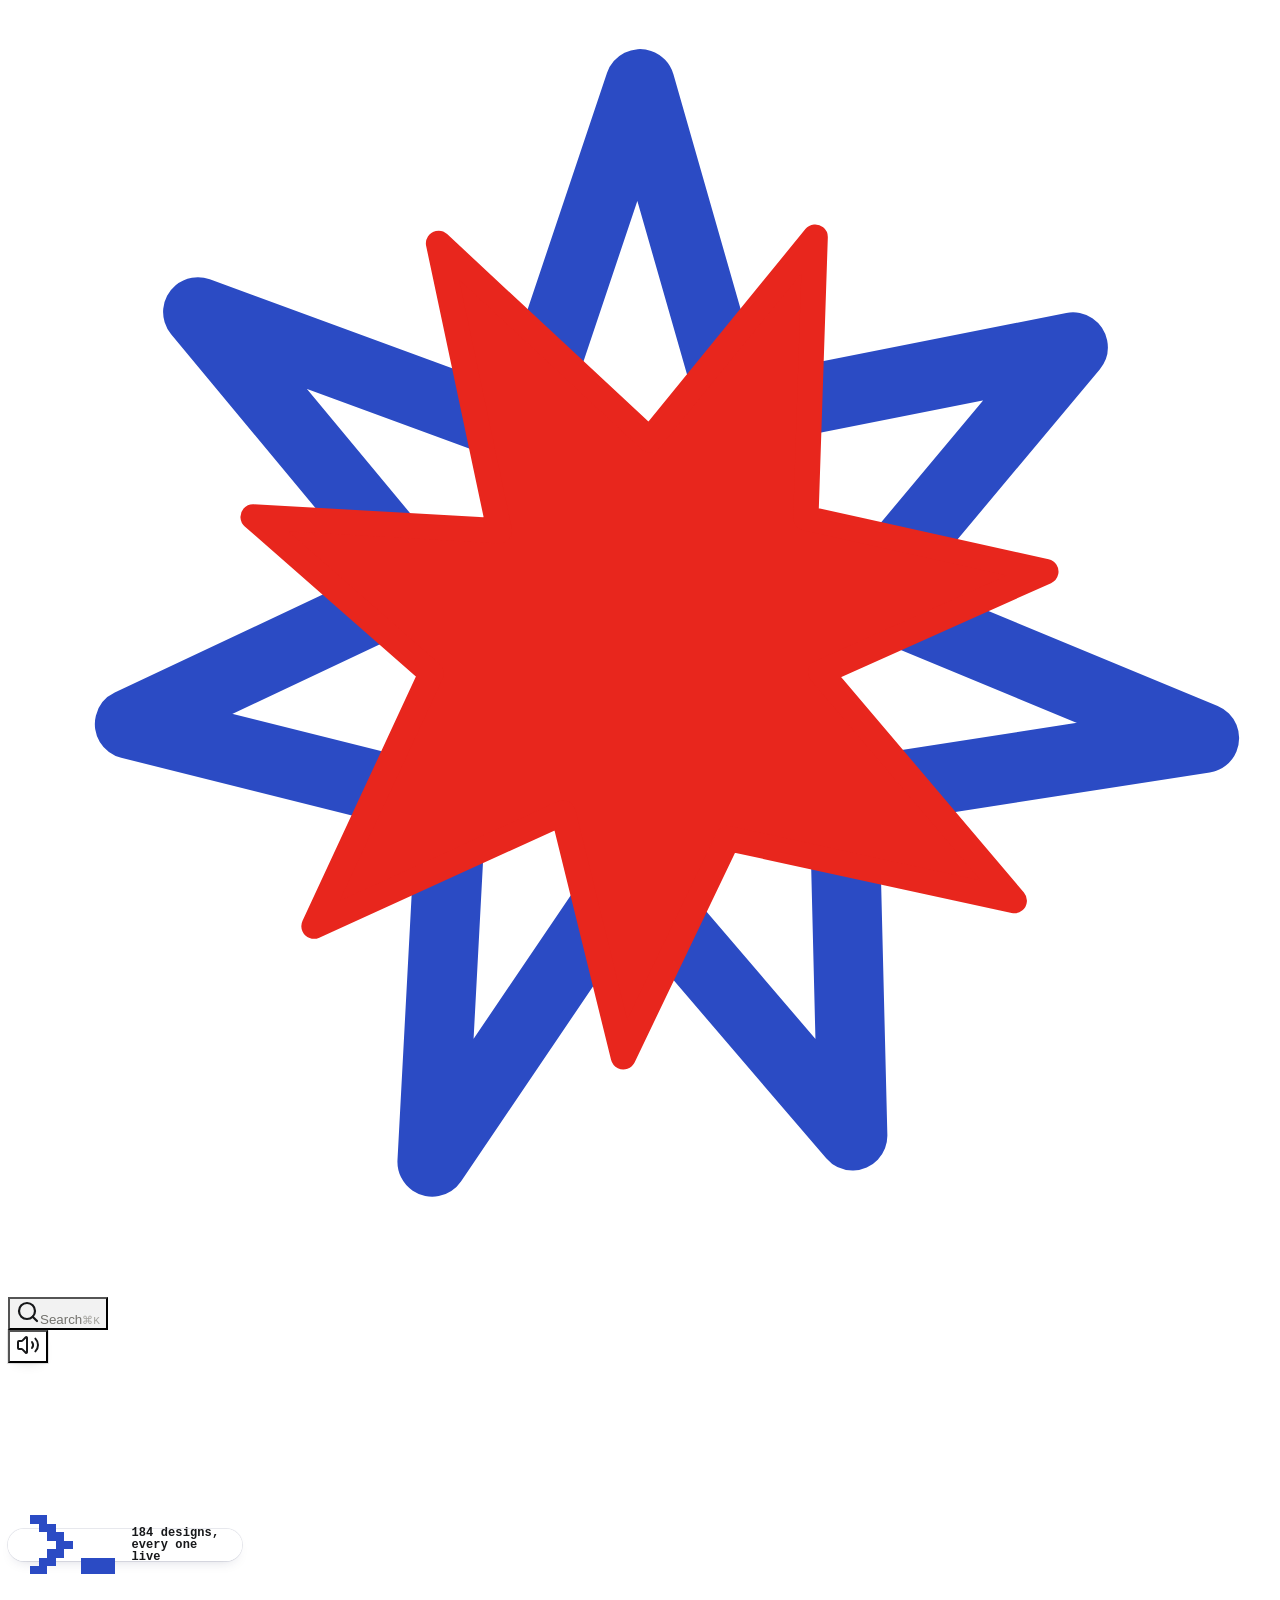
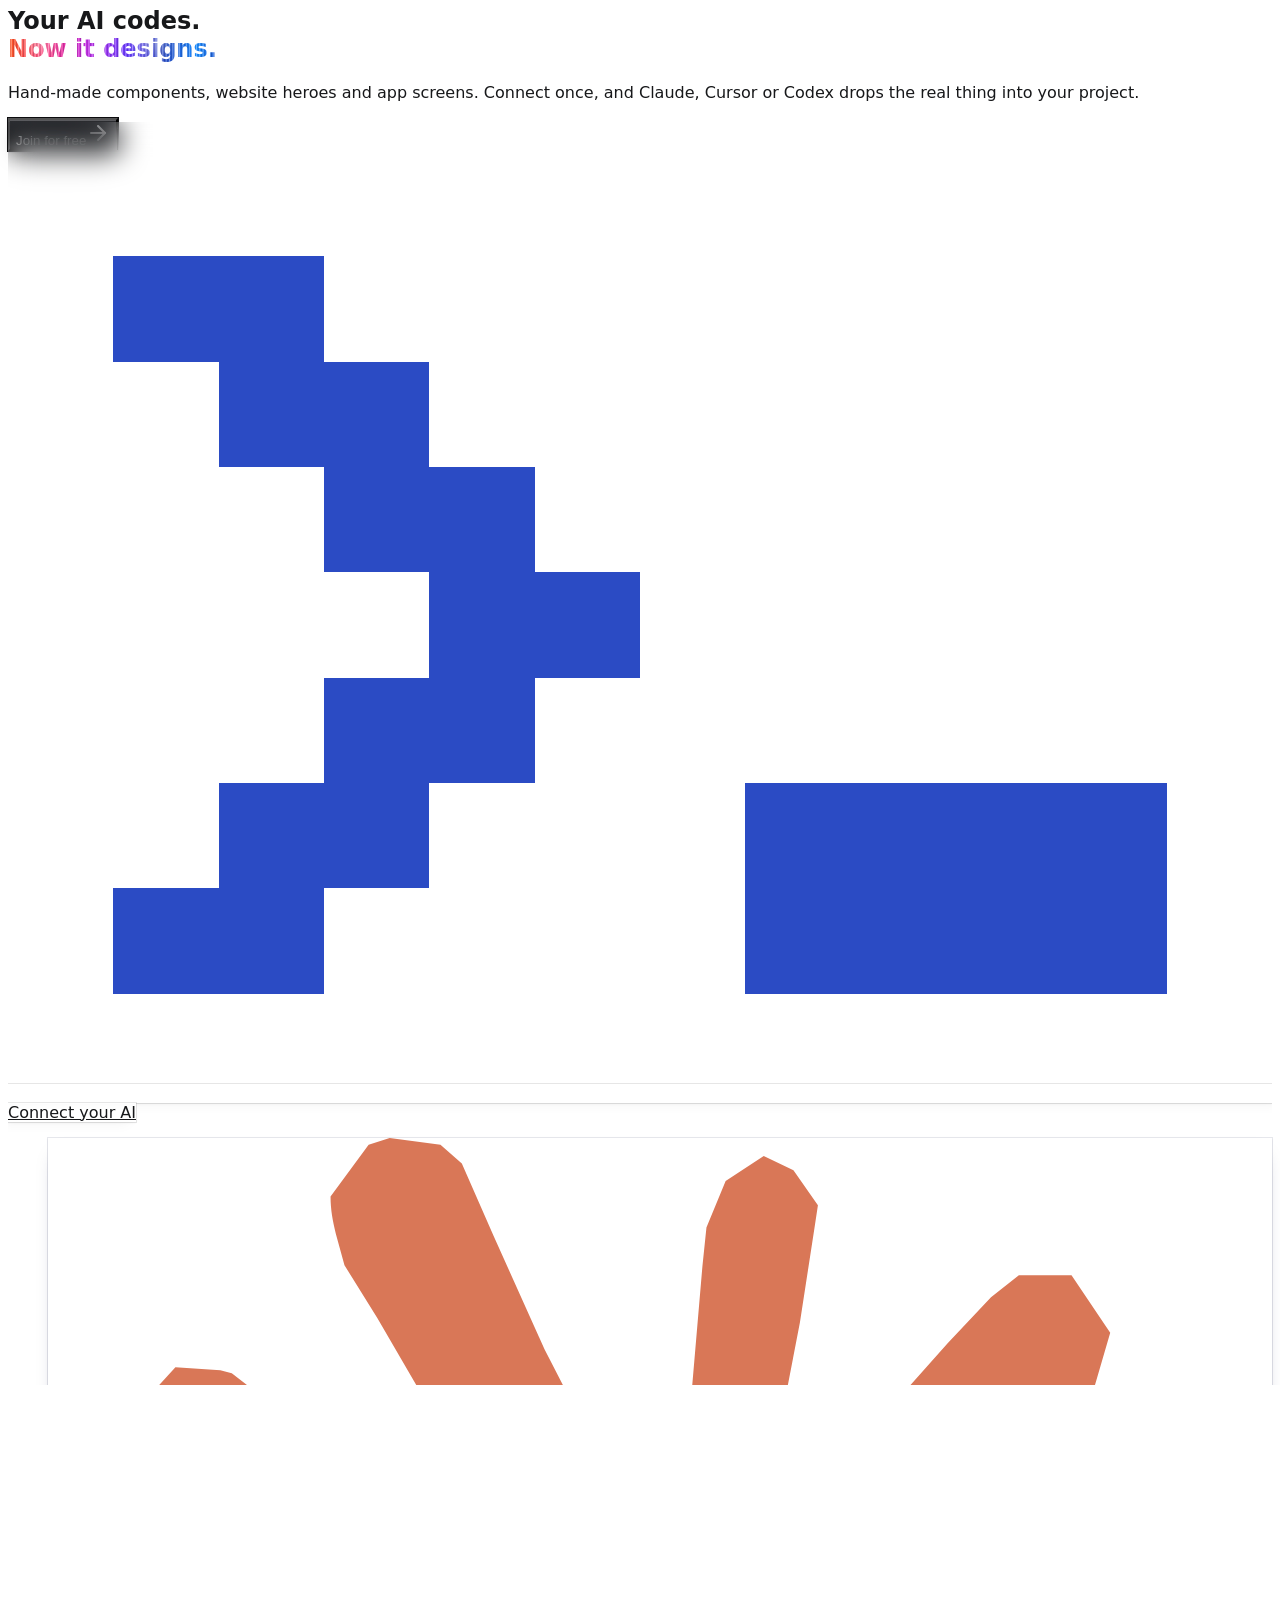
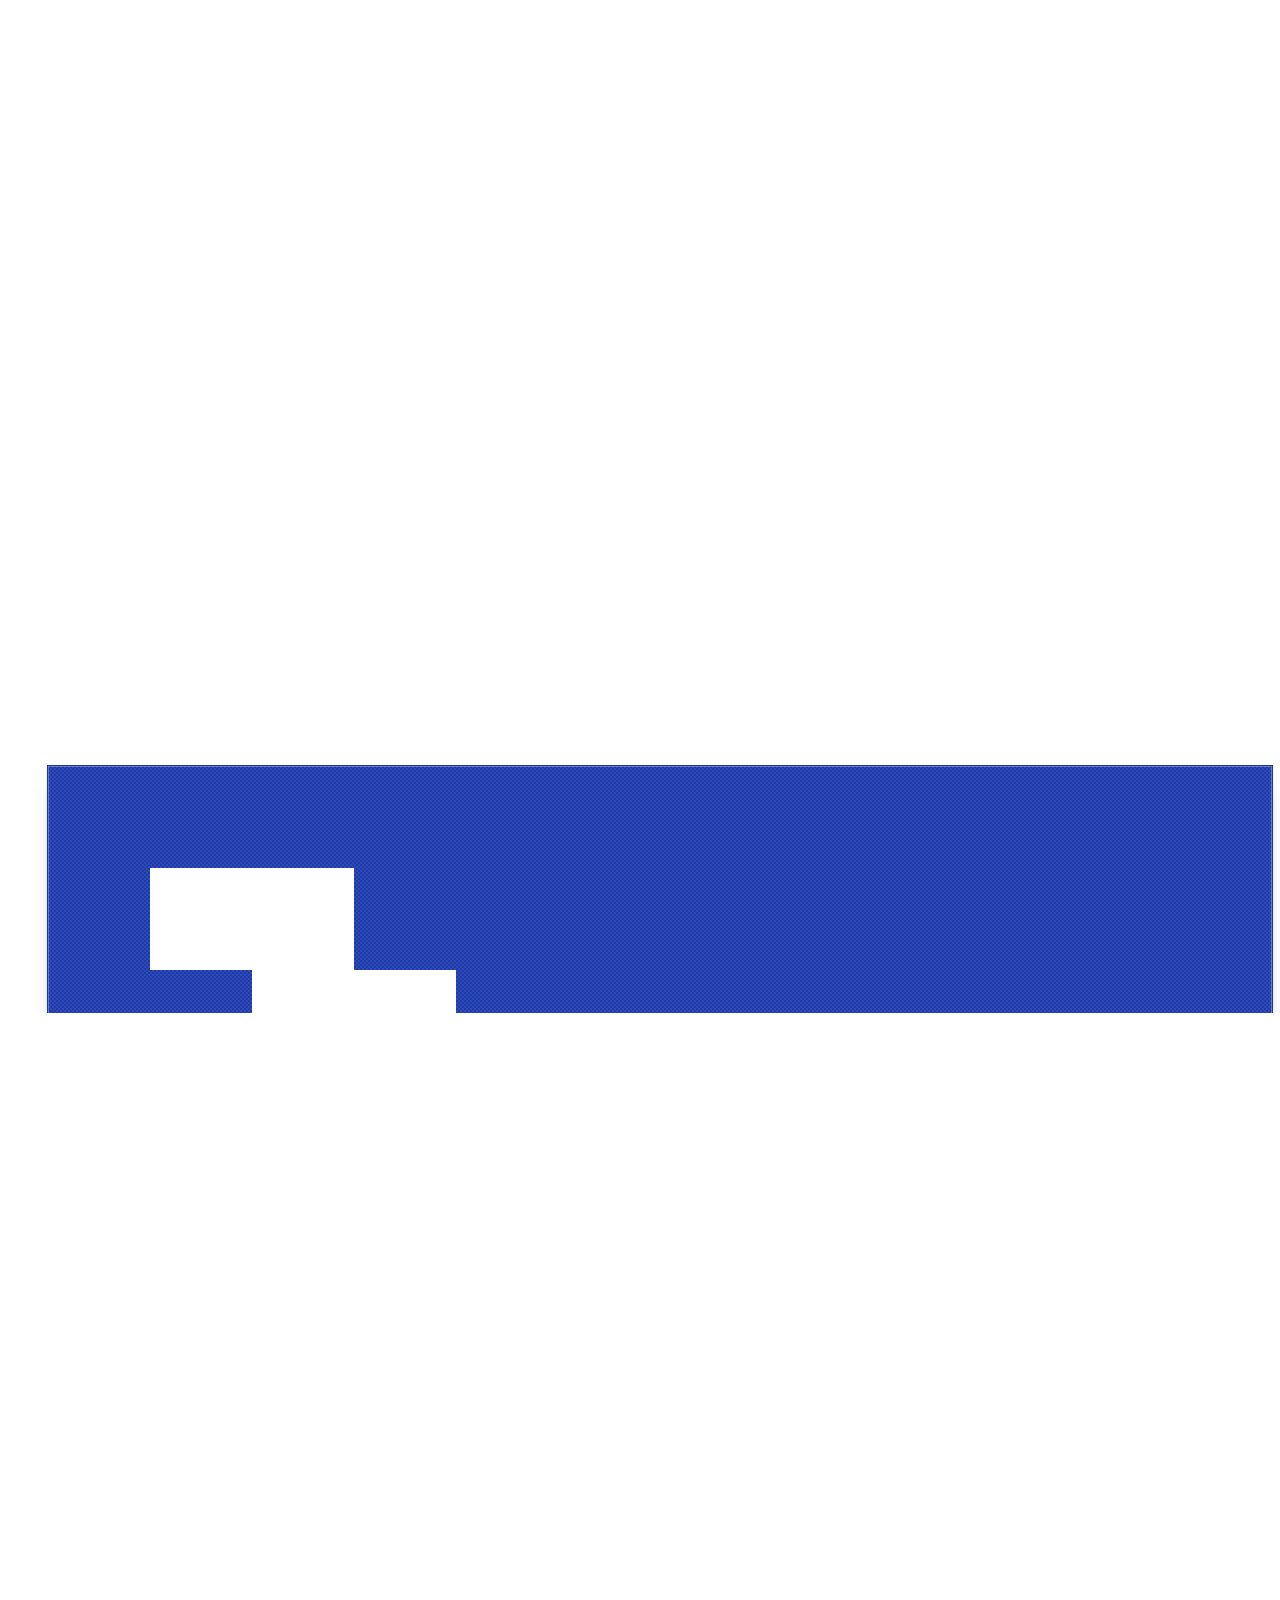
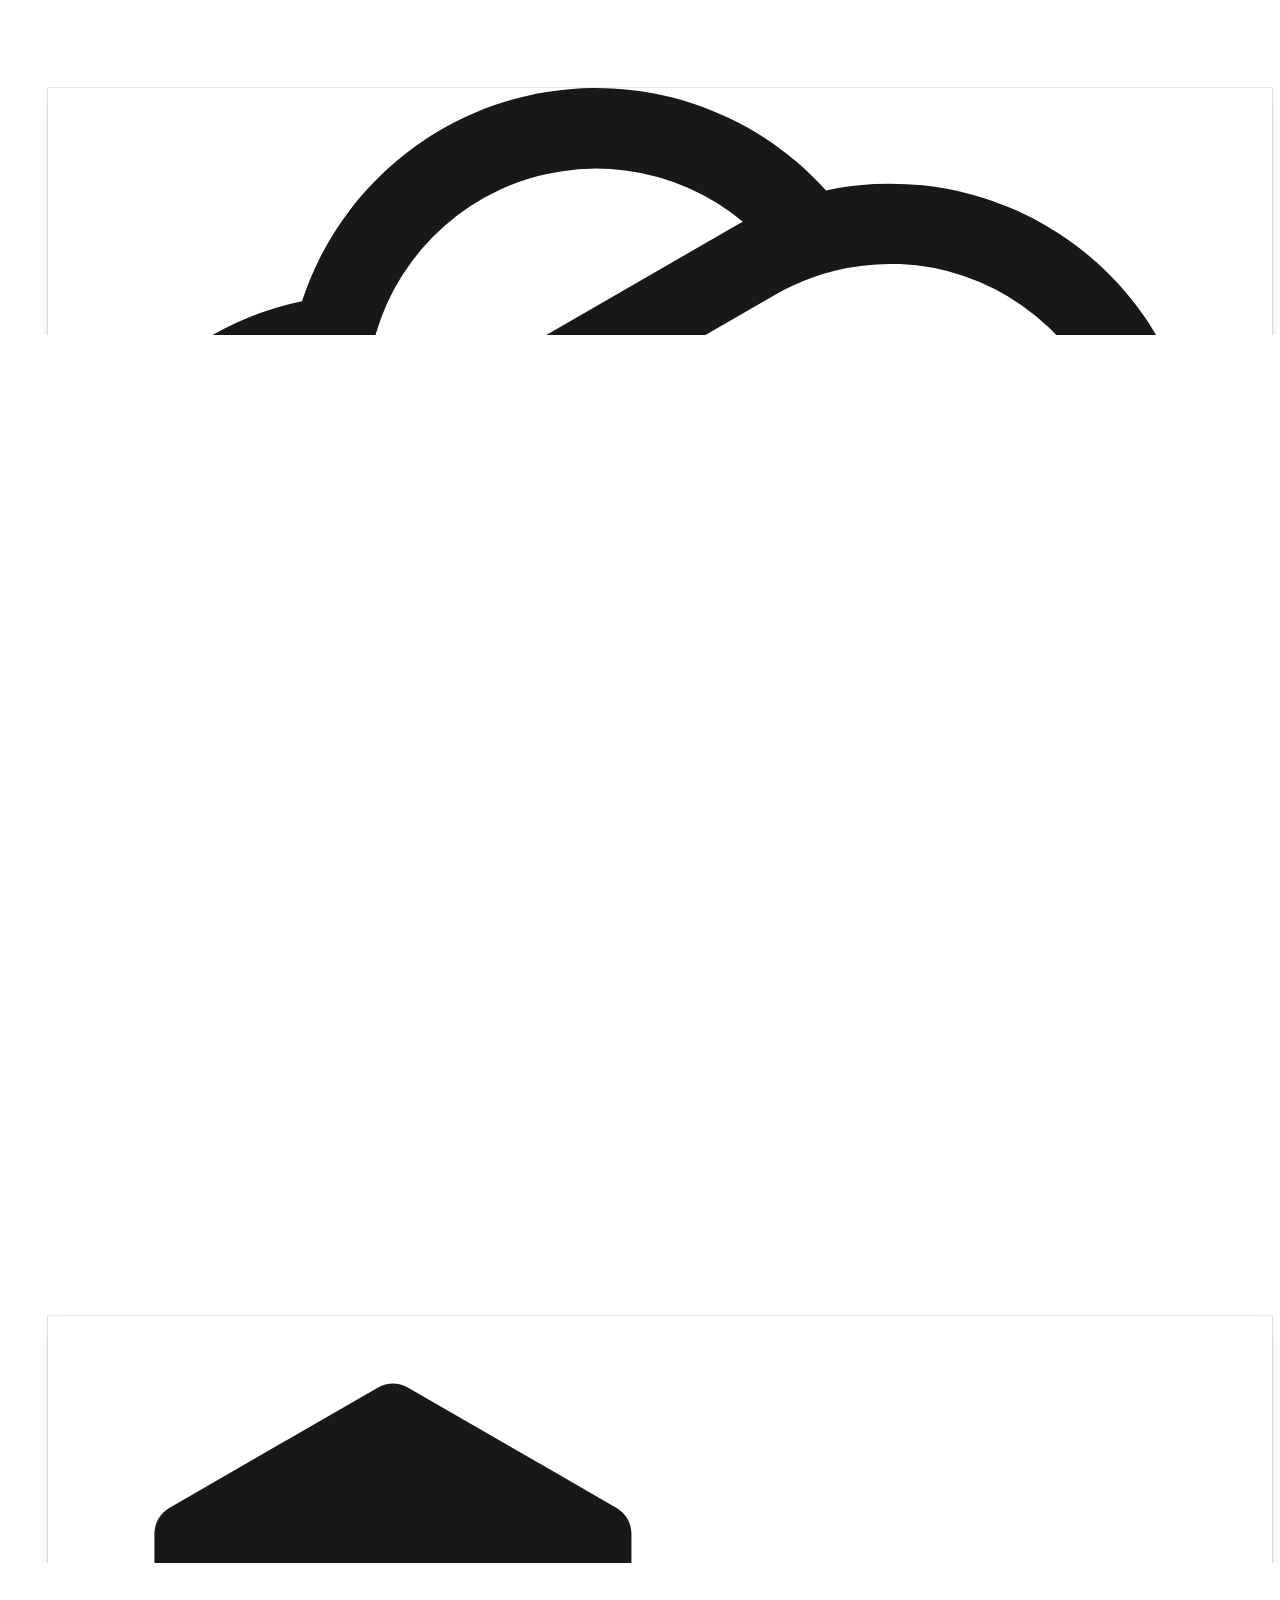
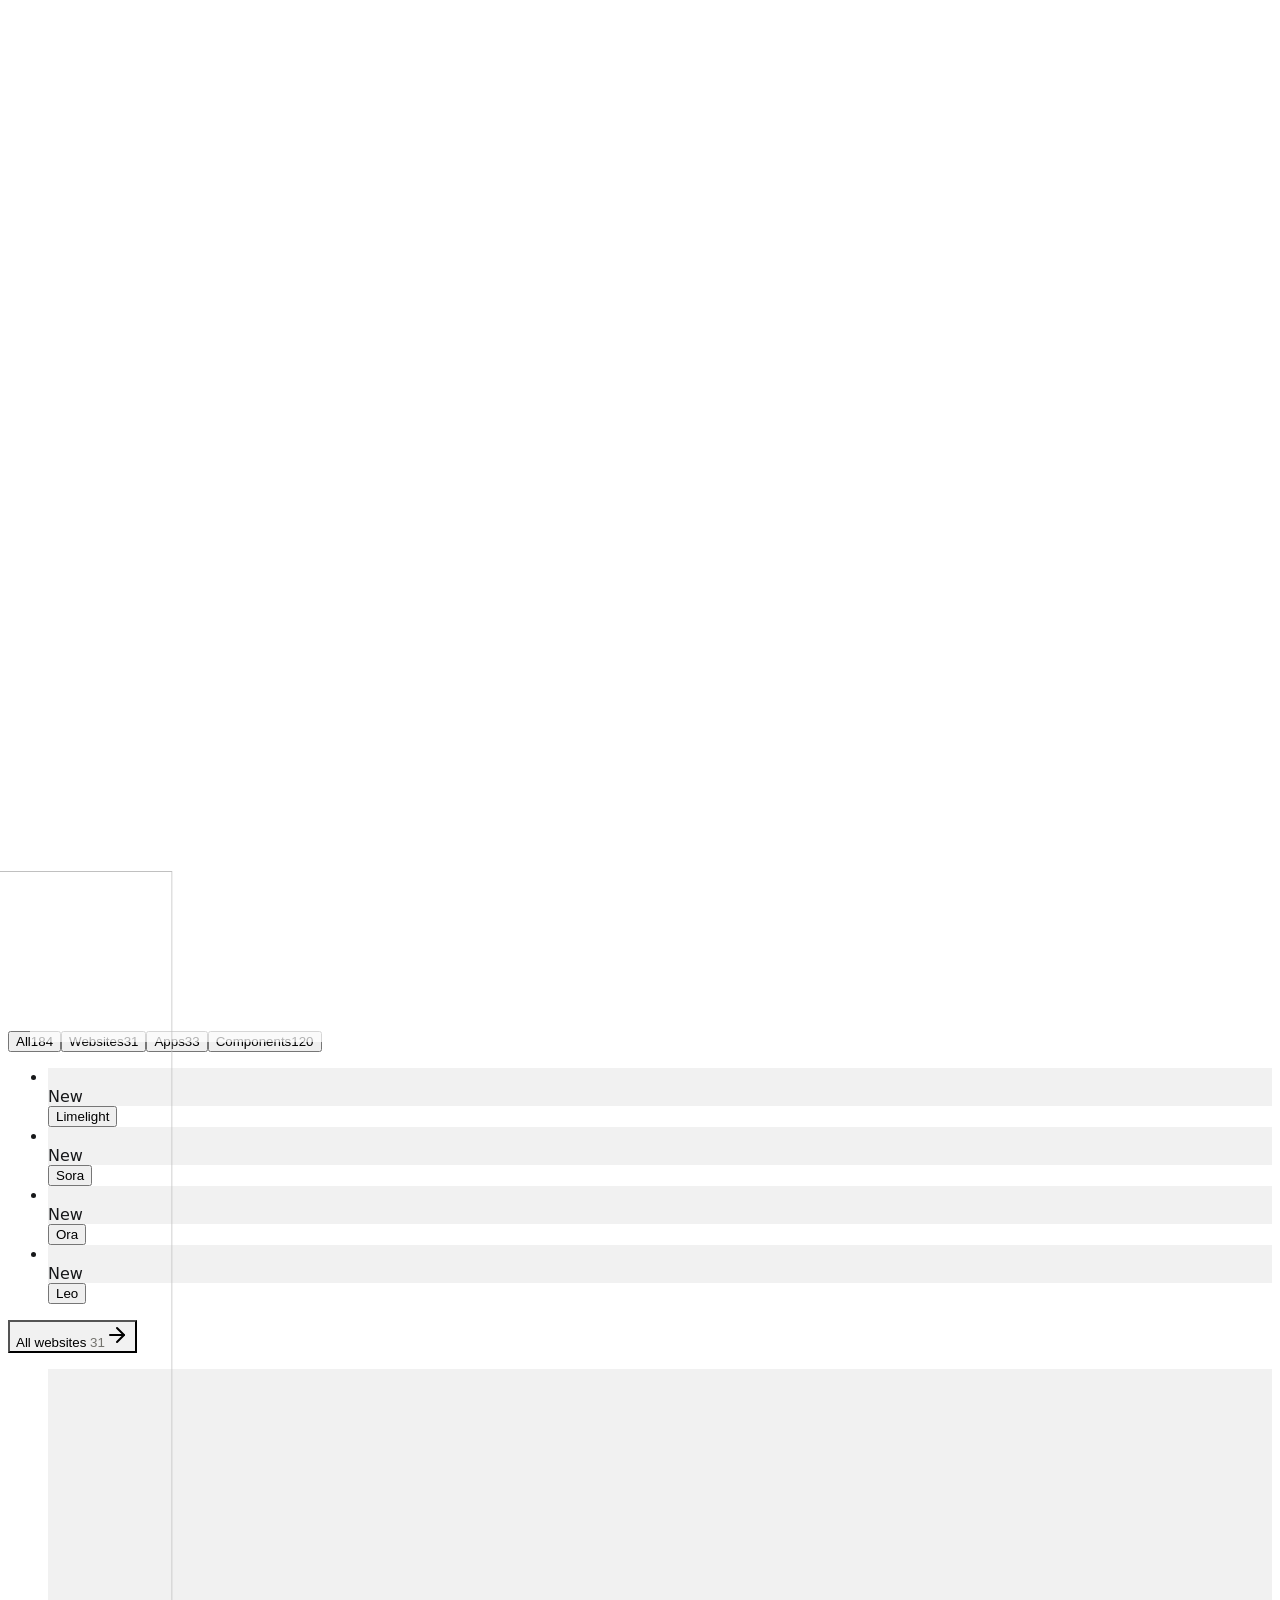
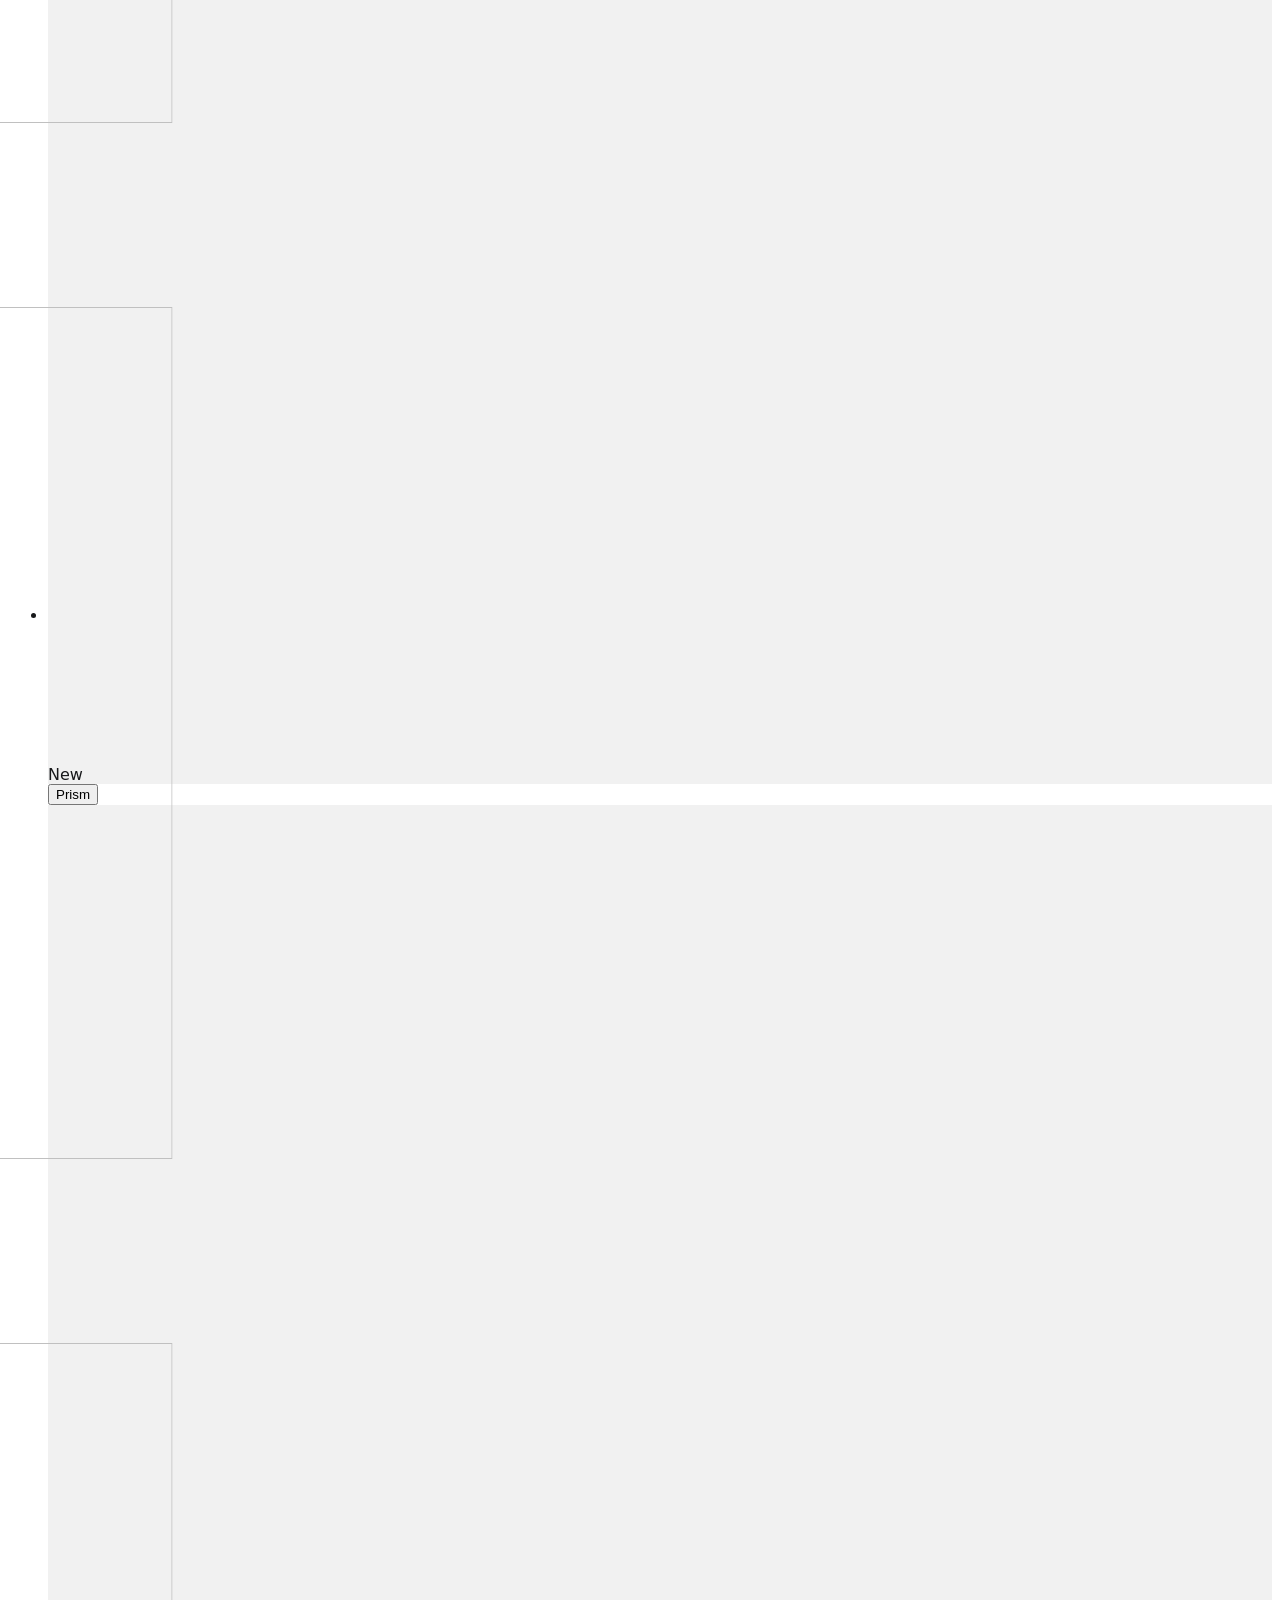
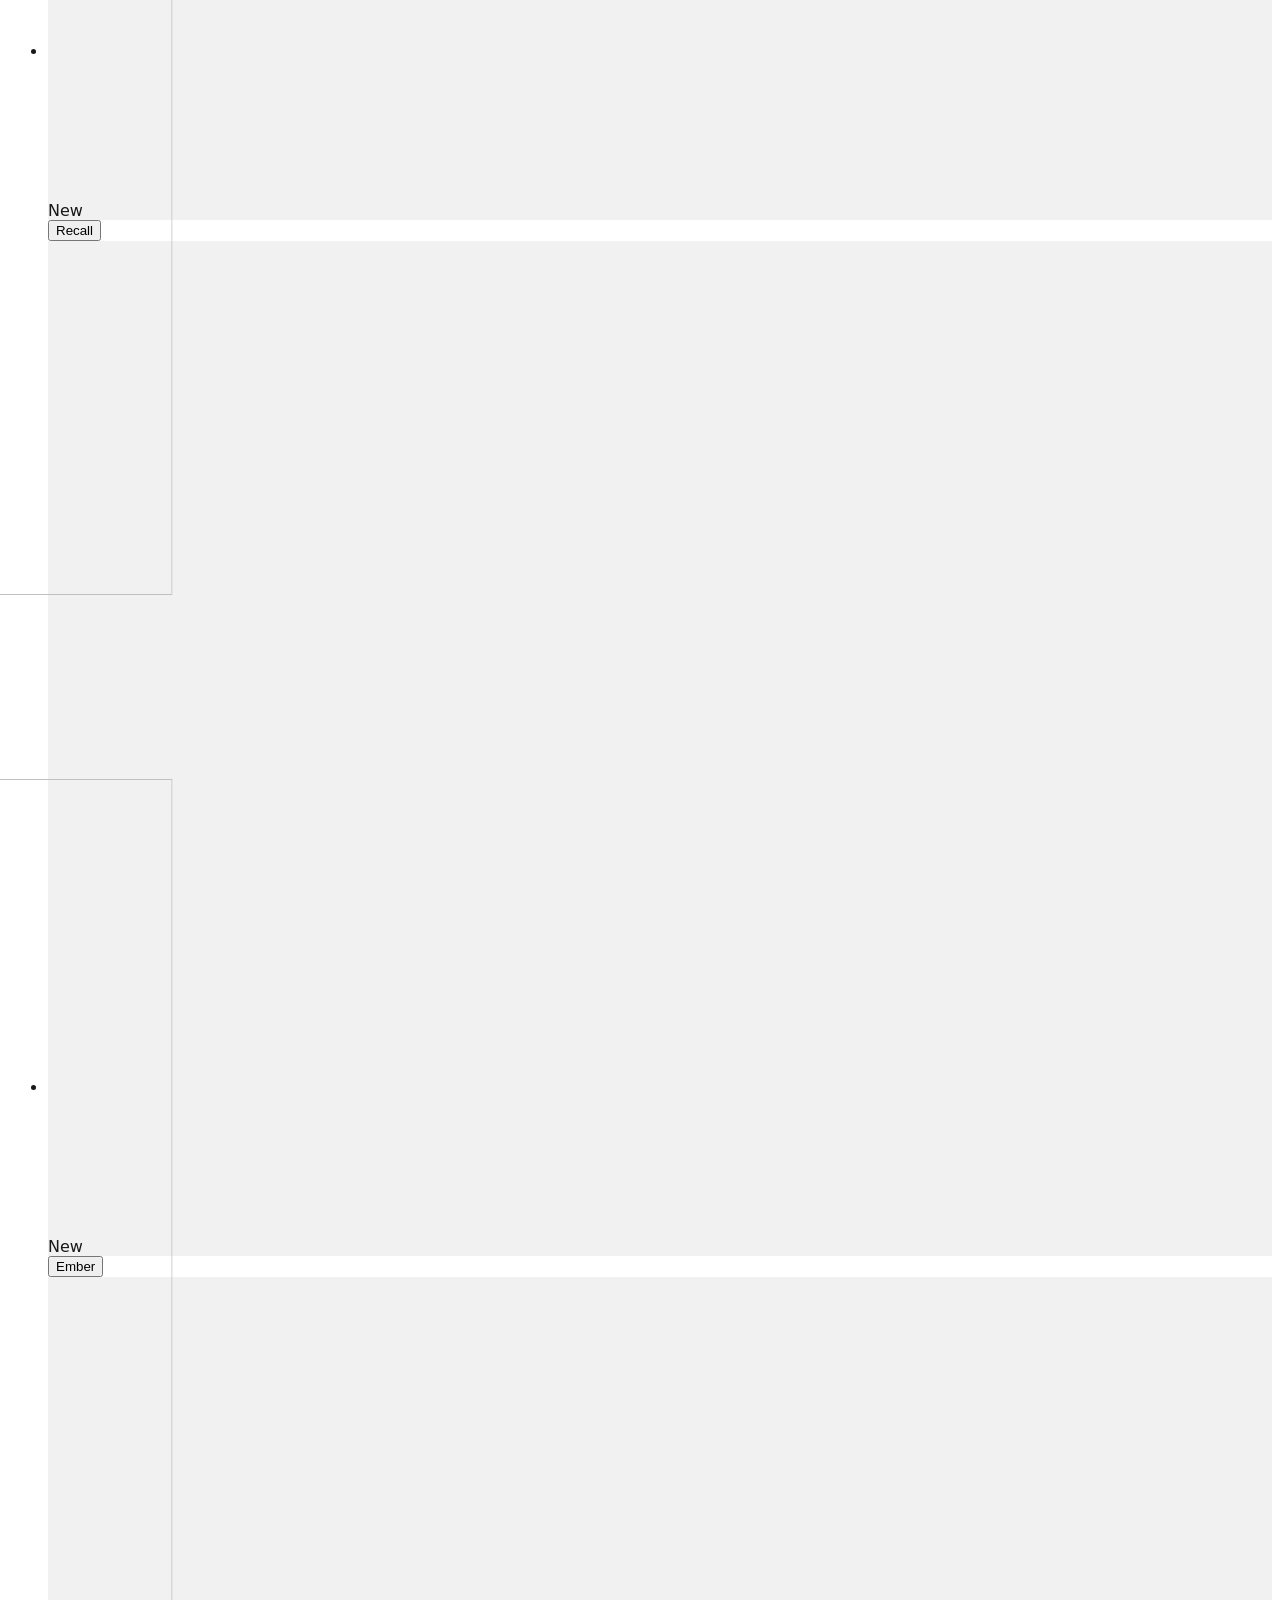
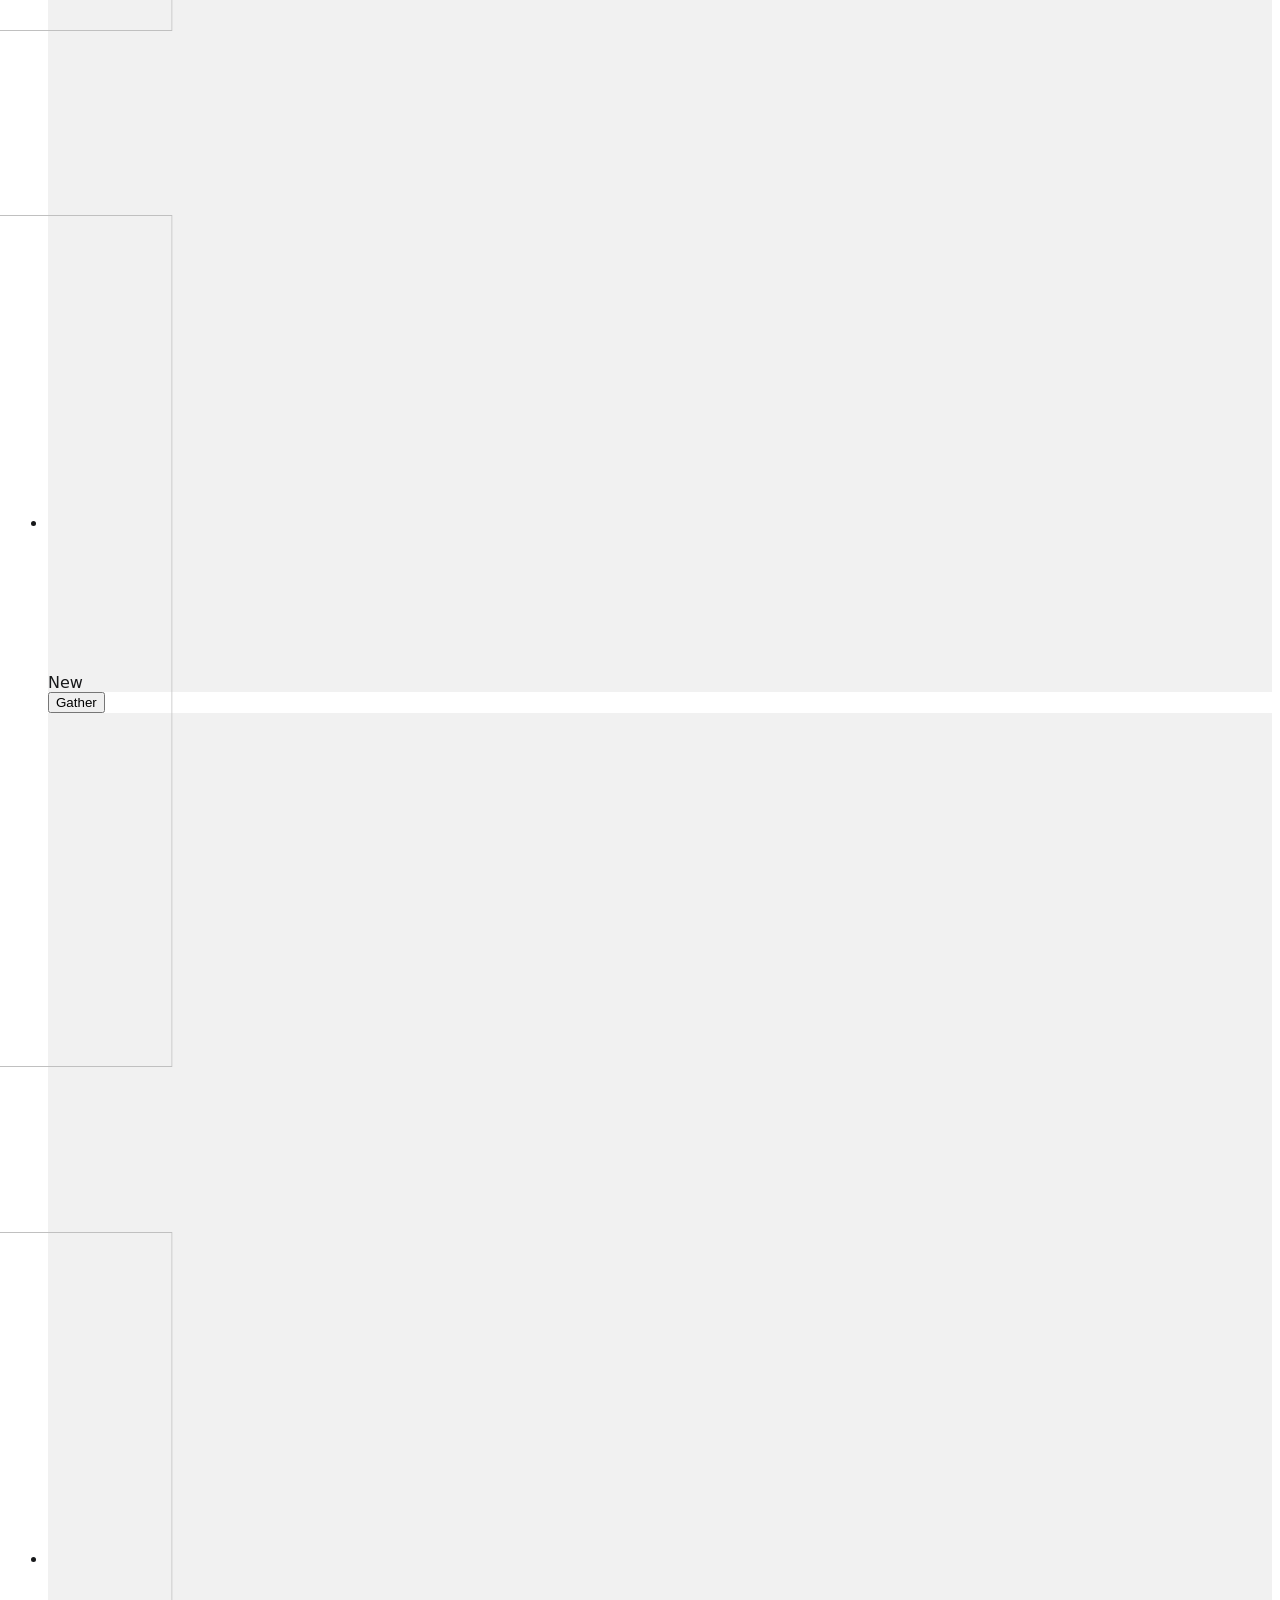
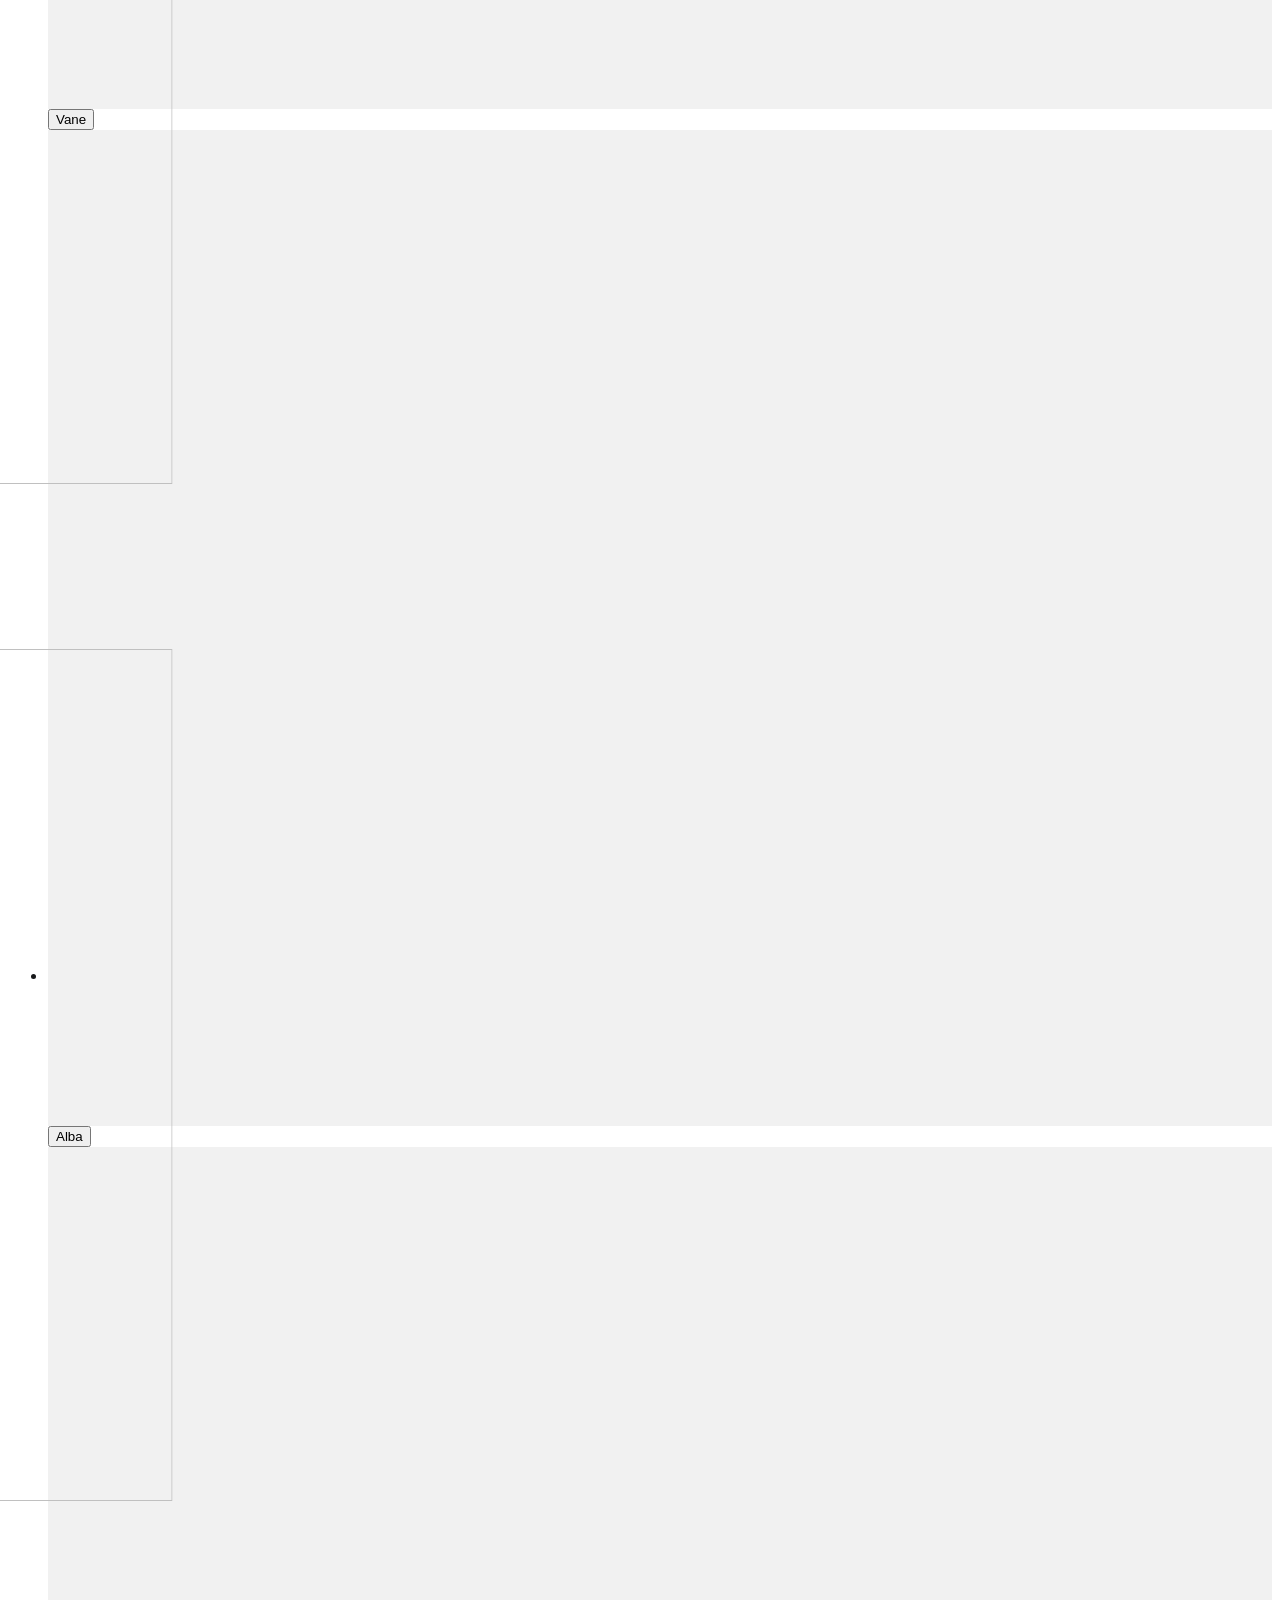
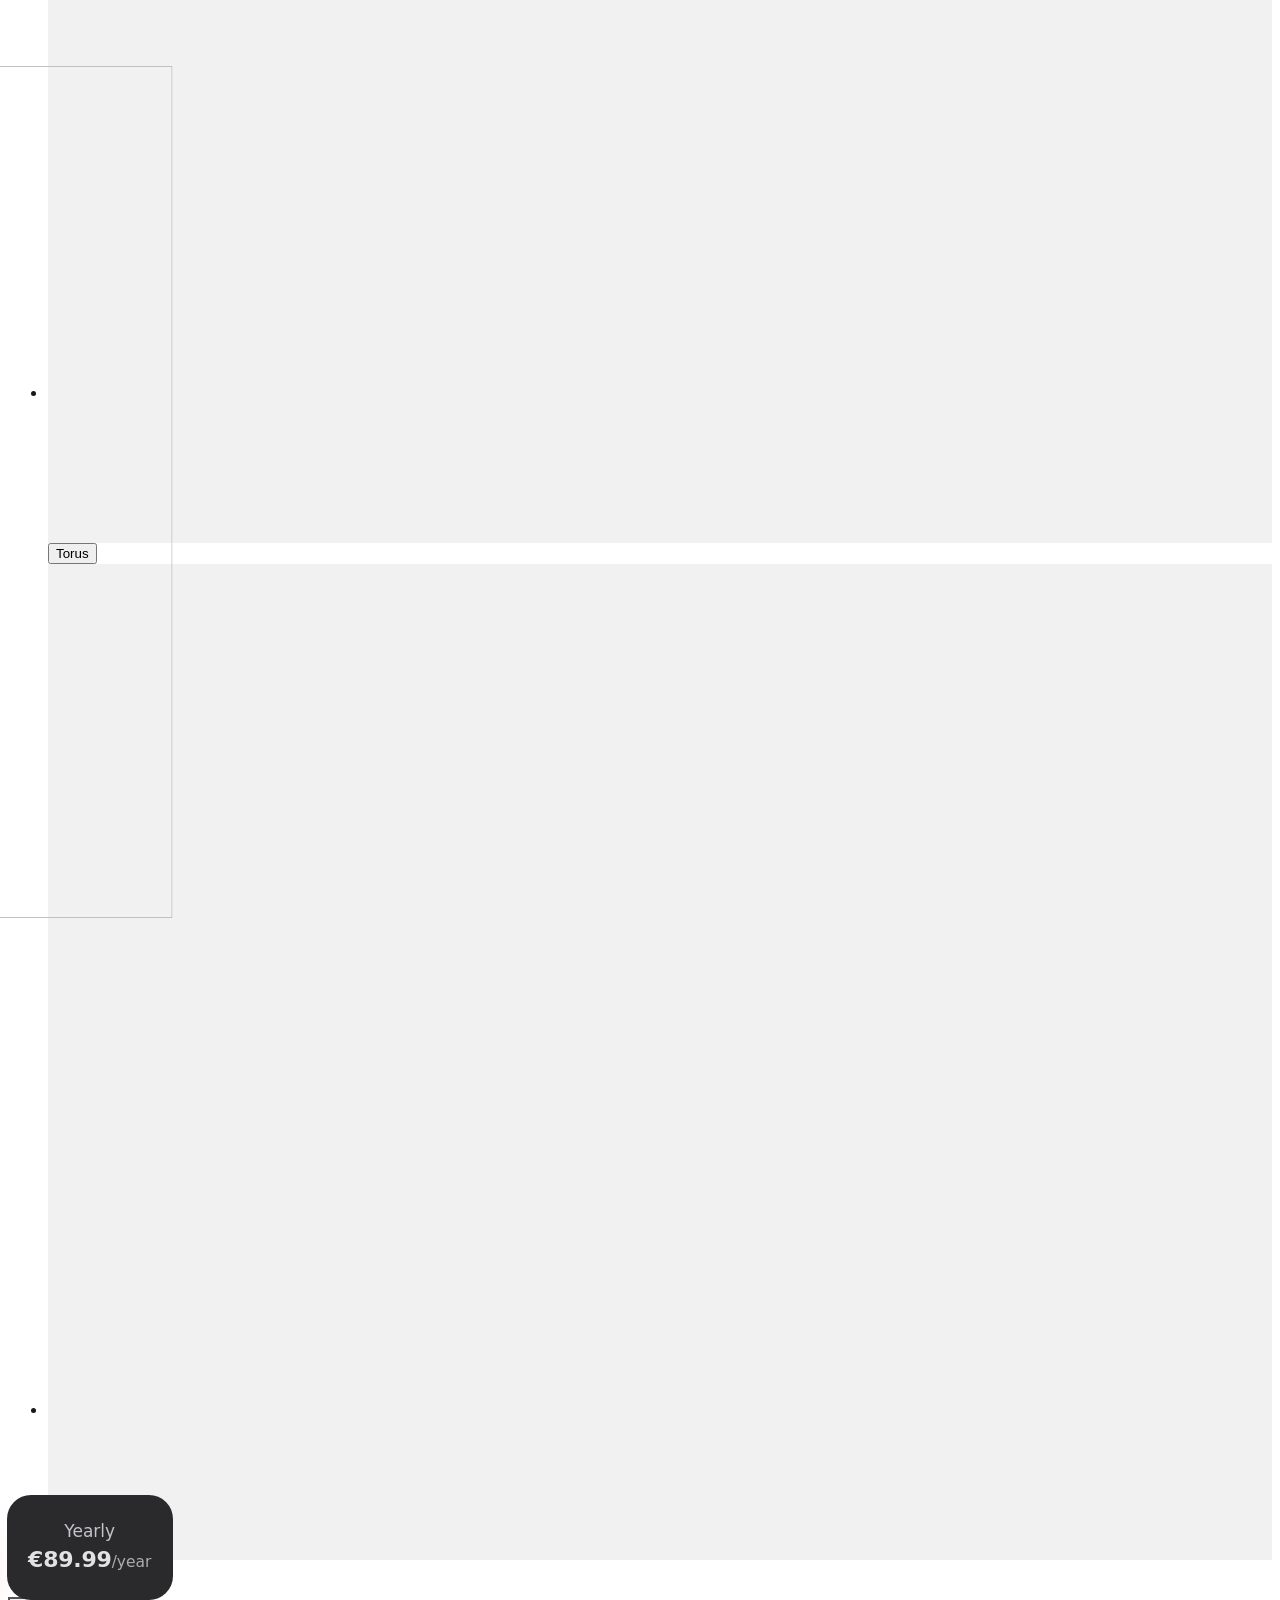
==== construct/index.html @ 0d0ea984 "Publica réplica del frontend público de Construct" ====
<!DOCTYPE html><html data-dpl-id="dpl_7wx7kyyjnbw9K9H67KZNKmpFMYna" lang="en" data-scroll-behavior="smooth" class="host_grotesk_e2ee3b78-module__iyGM_q__variable caveat_d8846ace-module__ZcD41G__variable h-full antialiased"><head><meta charSet="utf-8"/><meta name="viewport" content="width=device-width, initial-scale=1"/><link rel="preload" as="image" href="/muestrario/construct/design/components/memory-card/sail.webp"/><link rel="stylesheet" href="/muestrario/construct/_next/static/chunks/3t8g7sdfzz06q.css?dpl=dpl_7wx7kyyjnbw9K9H67KZNKmpFMYna" data-precedence="next"/><link rel="stylesheet" href="/muestrario/construct/_next/static/chunks/28a0-b61qq4_c.css?dpl=dpl_7wx7kyyjnbw9K9H67KZNKmpFMYna" data-precedence="next"/><link rel="stylesheet" href="/muestrario/construct/_next/static/chunks/0zwmalhvdfh0u.css?dpl=dpl_7wx7kyyjnbw9K9H67KZNKmpFMYna" data-precedence="next"/><link rel="stylesheet" href="/muestrario/construct/_next/static/chunks/1c-kascqw5py8.css?dpl=dpl_7wx7kyyjnbw9K9H67KZNKmpFMYna" data-precedence="next"/><link rel="preload" as="script" fetchPriority="low" href="/muestrario/construct/_next/static/chunks/34h43-uxmoxv3.js?dpl=dpl_7wx7kyyjnbw9K9H67KZNKmpFMYna"/><script src="/muestrario/construct/_next/static/chunks/3nc6x0_y5iwnk.js?dpl=dpl_7wx7kyyjnbw9K9H67KZNKmpFMYna" async=""></script><script src="/muestrario/construct/_next/static/chunks/2u8phr0aj_bca.js?dpl=dpl_7wx7kyyjnbw9K9H67KZNKmpFMYna" async=""></script><script src="/muestrario/construct/_next/static/chunks/3u6xch29lute6.js?dpl=dpl_7wx7kyyjnbw9K9H67KZNKmpFMYna" async=""></script><script src="/muestrario/construct/_next/static/chunks/turbopack-3sd55pkkwg0q1.js?dpl=dpl_7wx7kyyjnbw9K9H67KZNKmpFMYna" async=""></script><script src="/muestrario/construct/_next/static/chunks/0iks7sp1up2qr.js?dpl=dpl_7wx7kyyjnbw9K9H67KZNKmpFMYna" async=""></script><script src="/muestrario/construct/_next/static/chunks/1lt9mlcbpe-u_.js?dpl=dpl_7wx7kyyjnbw9K9H67KZNKmpFMYna" async=""></script><script src="/muestrario/construct/_next/static/chunks/1eopupe7-9we6.js?dpl=dpl_7wx7kyyjnbw9K9H67KZNKmpFMYna" async=""></script><script src="/muestrario/construct/_next/static/chunks/2yl1jv4w6po1z.js?dpl=dpl_7wx7kyyjnbw9K9H67KZNKmpFMYna" async=""></script><script src="/muestrario/construct/_next/static/chunks/1ntn7efqc-iiw.js?dpl=dpl_7wx7kyyjnbw9K9H67KZNKmpFMYna" async=""></script><script src="/muestrario/construct/_next/static/chunks/21vfn-7lgovy4.js?dpl=dpl_7wx7kyyjnbw9K9H67KZNKmpFMYna" async=""></script><script src="/muestrario/construct/_next/static/chunks/2avtw_pr-o8mx.js?dpl=dpl_7wx7kyyjnbw9K9H67KZNKmpFMYna" async=""></script><script src="/muestrario/construct/_next/static/chunks/2zk6-xfx93xfp.js?dpl=dpl_7wx7kyyjnbw9K9H67KZNKmpFMYna" async=""></script><script src="/muestrario/construct/_next/static/chunks/2n8ih7s0fhgy6.js?dpl=dpl_7wx7kyyjnbw9K9H67KZNKmpFMYna" async=""></script><meta name="next-size-adjust" content=""/><title>Construct Design · Hand-made designs your AI can build with · Tobia Donadon</title><meta name="description" content="Hand-made designs your AI can build with: interactive React components, full website heroes and iPhone app screens. Play with every one; with Pro, Claude, Cursor or Codex add them to your project through the MCP."/><meta name="application-name" content="Tobia Donadon"/><link rel="author" href="https://www.tobiadonadon.com"/><meta name="author" content="Tobia Donadon"/><meta name="creator" content="Tobia Donadon"/><meta name="publisher" content="Tobia Donadon"/><meta name="robots" content="index, follow"/><meta name="googlebot" content="index, follow, max-video-preview:-1, max-image-preview:large, max-snippet:-1"/><link rel="canonical" href="https://www.tobiadonadon.com/projects/construct/design"/><meta property="og:title" content="Tobia Donadon, figuring it out in public"/><meta property="og:description" content="I&#x27;m Tobia, 21. I build tools, write about consciousness, and help people launch things. This is where I share what I&#x27;m working on, and figure it out in public."/><meta property="og:url" content="https://www.tobiadonadon.com"/><meta property="og:site_name" content="Tobia Donadon"/><meta property="og:locale" content="en_US"/><meta property="og:image" content="https://www.tobiadonadon.com/opengraph-image?6e8e63928901800f"/><meta property="og:image:type" content="image/png"/><meta property="og:image:width" content="1200"/><meta property="og:image:height" content="630"/><meta property="og:image:alt" content="Tobia Donadon. I build tools, write about consciousness, and help people launch things."/><meta property="og:type" content="website"/><meta name="twitter:card" content="summary_large_image"/><meta name="twitter:title" content="Tobia Donadon, figuring it out in public"/><meta name="twitter:description" content="I&#x27;m Tobia, 21. I build tools, write about consciousness, and help people launch things. This is where I share what I&#x27;m working on, and figure it out in public."/><meta name="twitter:image" content="https://www.tobiadonadon.com/opengraph-image?6e8e63928901800f"/><meta name="twitter:image:alt" content="Tobia Donadon. I build tools, write about consciousness, and help people launch things."/><meta name="twitter:image:type" content="image/png"/><meta name="twitter:image:width" content="1200"/><meta name="twitter:image:height" content="630"/><link rel="icon" href="/icon.png?icon.38xfiqic_79k1.png" sizes="96x96" type="image/png"/><link rel="apple-touch-icon" href="/apple-icon.png?apple-icon.0do4v6szjdfd2.png" sizes="180x180" type="image/png"/><script>(function(){try{if(location.pathname!=="/projects/construct/material/skills/web-designer-pro")return;if(location.search.indexOf("checkout=")>-1){var s=document.createElement("style");s.id="wdp-skip";s.textContent=".wdp-intro{display:none!important}body:has(.wdp-intro) [data-site-nav]{animation:none!important}";document.head.appendChild(s)}}catch(e){}})();</script><script>try{var n=performance.getEntriesByType("navigation")[0];if(n&&n.type==="reload"&&location.pathname==="/"){history.scrollRestoration="manual";if(location.hash)history.replaceState(history.state,"",location.pathname+location.search);window.scrollTo(0,0)}addEventListener("pagehide",function(){if(location.pathname==="/")history.scrollRestoration="manual"})}catch(e){}</script><script src="/muestrario/construct/_next/static/chunks/0cz1d0mv5g_q7.js?dpl=dpl_7wx7kyyjnbw9K9H67KZNKmpFMYna" noModule=""></script></head><body class="min-h-full"><div hidden=""><!--$--><!--/$--></div><div class="fixed top-0 right-3 z-50 pt-[max(0.9rem,env(safe-area-inset-top))] sm:right-auto sm:left-1/2 sm:-translate-x-1/2 sm:pt-6 transition-all duration-700 ease-out opacity-100 translate-y-0" data-site-nav=""><div data-nav-pill="" class="flex items-center gap-1.5 bg-background/72 border border-border backdrop-blur-lg py-1 px-1 rounded-full shadow-lg transition-[transform,opacity] duration-300 ease-out"><a aria-label="Home" data-nav-link="" class="relative cursor-pointer text-[13px] font-medium px-5 py-1.5 rounded-full transition-colors after:absolute after:inset-x-0 after:-inset-y-[7px] after:content-[&#x27;&#x27;] text-foreground/80 hover:text-primary" href="/#home"><span class="hidden md:inline">Home</span><span class="md:hidden"><svg xmlns="http://www.w3.org/2000/svg" width="18" height="18" viewBox="0 0 24 24" fill="none" stroke="currentColor" stroke-width="2.5" stroke-linecap="round" stroke-linejoin="round" class="lucide lucide-house" aria-hidden="true"><path d="M15 21v-8a1 1 0 0 0-1-1h-4a1 1 0 0 0-1 1v8"></path><path d="M3 10a2 2 0 0 1 .709-1.528l7-6a2 2 0 0 1 2.582 0l7 6A2 2 0 0 1 21 10v9a2 2 0 0 1-2 2H5a2 2 0 0 1-2-2z"></path></svg></span></a><a aria-label="Projects" data-nav-link="" data-nav-active="" class="relative cursor-pointer text-[13px] font-medium px-5 py-1.5 rounded-full transition-colors after:absolute after:inset-x-0 after:-inset-y-[7px] after:content-[&#x27;&#x27;] hover:text-primary bg-muted text-primary" href="/#projects"><span class="hidden md:inline">Projects</span><span class="md:hidden"><svg xmlns="http://www.w3.org/2000/svg" width="18" height="18" viewBox="0 0 24 24" fill="none" stroke="currentColor" stroke-width="2.5" stroke-linecap="round" stroke-linejoin="round" class="lucide lucide-layers" aria-hidden="true"><path d="M12.83 2.18a2 2 0 0 0-1.66 0L2.6 6.08a1 1 0 0 0 0 1.83l8.58 3.91a2 2 0 0 0 1.66 0l8.58-3.9a1 1 0 0 0 0-1.83z"></path><path d="M2 12a1 1 0 0 0 .58.91l8.6 3.91a2 2 0 0 0 1.65 0l8.58-3.9A1 1 0 0 0 22 12"></path><path d="M2 17a1 1 0 0 0 .58.91l8.6 3.91a2 2 0 0 0 1.65 0l8.58-3.9A1 1 0 0 0 22 17"></path></svg></span><div class="absolute inset-0 w-full bg-primary/5 rounded-full -z-10"><div data-nav-lamp="" class="absolute -top-2 left-1/2 -translate-x-1/2 w-8 h-1 bg-primary rounded-t-full"><div data-nav-glow="" class="absolute w-12 h-6 bg-primary/20 rounded-full blur-md -top-2 -left-2"></div><div data-nav-glow="" class="absolute w-8 h-6 bg-primary/20 rounded-full blur-md -top-1"></div><div data-nav-glow="" class="absolute w-4 h-4 bg-primary/20 rounded-full blur-sm top-0 left-2"></div></div></div></a><a aria-label="Thoughts" data-nav-link="" class="relative cursor-pointer text-[13px] font-medium px-5 py-1.5 rounded-full transition-colors after:absolute after:inset-x-0 after:-inset-y-[7px] after:content-[&#x27;&#x27;] text-foreground/80 hover:text-primary" href="/#thoughts"><span class="hidden md:inline">Thoughts</span><span class="md:hidden"><svg xmlns="http://www.w3.org/2000/svg" width="18" height="18" viewBox="0 0 24 24" fill="none" stroke="currentColor" stroke-width="2.5" stroke-linecap="round" stroke-linejoin="round" class="lucide lucide-pen-line" aria-hidden="true"><path d="M13 21h8"></path><path d="M21.174 6.812a1 1 0 0 0-3.986-3.987L3.842 16.174a2 2 0 0 0-.5.83l-1.321 4.352a.5.5 0 0 0 .623.622l4.353-1.32a2 2 0 0 0 .83-.497z"></path></svg></span></a></div></div><div class="site-content"><div data-bare="true" class="relative overflow-x-clip satoshi_1158a133-module__uOm1bG__className"><style>body :is([data-site-nav], .site-footer, .back-link) { display: none !important; } body { padding-bottom: 0 !important; background-color: #fff !important; }</style><style>
.cd-site { --cd-blue: #2b4bc4; --cd-yellow: #ffe81a; --ink: #17181a; --muted: #6b6a66; }
.cd-rise { animation: cd-rise .8s cubic-bezier(.2,.8,.2,1) both; }
@keyframes cd-rise { from { opacity: 0; transform: translateY(10px); } }
.cd-fade { animation: cd-fade .22s ease-out both; }
@keyframes cd-fade { from { opacity: 0; } }
.cd-drop { animation: cd-drop .36s cubic-bezier(.2,1.2,.3,1) both; transform-origin: 50% 0; }
@keyframes cd-drop { from { opacity: 0; transform: translateY(-8px) scale(.97); } }

/* The nav has no band of its own (Tobia, 2026-11-19: "a clean distinction between the nav bar, which is solid white, and under, where they have the dots. It has to be a continuum"). At the top it is only its buttons and the dots run under them to the edge of the screen. Once the page moves, a blur that thins out to nothing sits behind them: no line anywhere. */
.cd-nav { color: var(--ink); }
.cd-nav::before { content: ""; position: absolute; inset: 0 0 -34px 0; z-index: -1; pointer-events: none; opacity: 0; transition: opacity .35s ease; background: linear-gradient(180deg, rgba(255,255,255,.82), rgba(255,255,255,.5) 55%, rgba(255,255,255,0)); -webkit-backdrop-filter: blur(16px) saturate(1.6); backdrop-filter: blur(16px) saturate(1.6); -webkit-mask-image: linear-gradient(180deg, #000 0%, #000 52%, transparent 100%); mask-image: linear-gradient(180deg, #000 0%, #000 52%, transparent 100%); }
.cd-nav[data-moved]::before { opacity: 1; }

/* "Now it designs.": colour seen through fluted glass (Tobia, 2026-11-19: "should have a color… fluted glass… liquid, moving, fun, dynamic"). Three layers clipped to the letters: the ribs (a line of light and a line of shade on every flute, standing still), a few soft lights passing one way, and under them the colour sliding the other way, so it pours along the glass. The colours follow each other round the wheel, so two never mix to grey. Sizes are in em: it is the same glass at every size. */
.cd-flute {
  color: #2b4bc4; padding: 0 .04em .1em; margin: 0 -.04em -.1em;
  background-image:
    repeating-linear-gradient(90deg, rgba(8,10,60,.5) 0, rgba(8,10,60,0) .014em, rgba(255,255,255,0) .03em, rgba(255,255,255,.5) .058em, rgba(255,255,255,0) .084em, rgba(8,10,60,0) .1em, rgba(8,10,60,.3) .132em, rgba(8,10,60,.5) .14em),
    radial-gradient(1.5em 1.3em at 30% 28%, rgba(255,255,255,.4), rgba(255,255,255,0) 70%),
    linear-gradient(90deg, #ff5a1f 0%, #ff2d78 14%, #c531e8 28%, #6a3cff 42%, #2b4bc4 54%, #1a8dff 66%, #2b4bc4 76%, #7a3cff 86%, #ff2d78 94%, #ff5a1f 100%);
  background-size: .14em 100%, 4.6em 100%, 12em 100%;
  background-position: 0 0, 0 0, 0 0;
  animation: cd-flute 16s linear infinite;
}
@supports ((-webkit-background-clip: text) or (background-clip: text)) {
  .cd-flute { -webkit-background-clip: text; background-clip: text; color: transparent; -webkit-text-fill-color: transparent; }
}
@keyframes cd-flute { to { background-position: 0 0, 9.2em 0, -12em 0; } }
@media (prefers-reduced-motion: reduce) { .cd-flute { animation: none; } }
.cd-navlink { display: inline-flex; align-items: center; height: 2.25rem; padding: 0 .8rem; border-radius: 999px; font-size: 14.5px; font-weight: 500; letter-spacing: -.005em; color: var(--muted); transition: color .18s ease, background .18s ease; }
.cd-navlink:hover { color: var(--ink); background: rgba(23,24,26,.055); }

/*
 * LIQUID GLASS. A clear body (it blurs and brightens what is behind it), a
 * bright rim all round, a hard highlight along the top edge, a darker inner
 * foot where the glass is thick, a hairline outside so it holds on white,
 * and a shadow in two parts: tight under it, wide and soft below. ::after is
 * the curved highlight that sits inside the top of a real lens; ::before is
 * the light that follows the pointer. No gradients on the body, no blur on
 * the edges: every line is 1px so it stays sharp.
 * (Their position sits in Tailwind's base layer, so a utility such as "absolute" still wins.)
 */
@layer base { .cd-glass, .cd-cta, .cd-cta-ink { position: relative; } }
.cd-glass {
  isolation: isolate; color: var(--ink);
  background: rgba(255,255,255,.58);
  -webkit-backdrop-filter: blur(14px) saturate(1.8); backdrop-filter: blur(14px) saturate(1.8);
  box-shadow: inset 0 0 0 1px rgba(255,255,255,.9), 0 0 0 1px rgba(23,24,26,.1), 0 1px 2px rgba(23,24,26,.06), 0 6px 14px -8px rgba(23,24,26,.16);
  transition: transform .28s cubic-bezier(.3,1.5,.5,1), box-shadow .25s ease, background .25s ease;
}
.cd-glass::before {
  content: ""; position: absolute; inset: 0; z-index: -1; border-radius: inherit; pointer-events: none; opacity: 0;
  background: radial-gradient(90px circle at var(--mx, 50%) var(--my, 0%), rgba(43,75,196,.1), transparent 70%);
  transition: opacity .3s ease;
}
.cd-glass:hover::before { opacity: 1; }
button.cd-glass:hover, a.cd-glass:hover { transform: translateY(-1px); background: rgba(255,255,255,.8); }
button.cd-glass:active, a.cd-glass:active { transform: scale(.96); transition-duration: .08s; }
/* The one that is on: a white key lying on the glass. */
.cd-toggle { background: #fff; box-shadow: 0 0 0 1px rgba(23,24,26,.08), 0 1px 2px rgba(23,24,26,.1), 0 4px 10px -4px rgba(23,24,26,.18); }
/* The search: a soft grey pill, see-through. */
.cd-search { color: var(--ink); background: rgba(23,24,26,.055); -webkit-backdrop-filter: blur(14px) saturate(1.8); backdrop-filter: blur(14px) saturate(1.8); transition: background .2s ease; }
.cd-search:hover { background: rgba(23,24,26,.09); }
/*
 * LIQUID GLASS, for what drops down: a clear body that blurs and brightens
 * what is behind it, a bright rim, a hard highlight along the top edge, a
 * thicker foot, and a shadow in two parts.
 */
.cd-liquid {
  isolation: isolate; color: var(--ink);
  background: linear-gradient(180deg, rgba(255,255,255,.62), rgba(255,255,255,.4));
  -webkit-backdrop-filter: blur(22px) saturate(2.1) brightness(1.05); backdrop-filter: blur(22px) saturate(2.1) brightness(1.05);
  box-shadow:
    inset 0 0 0 1px rgba(255,255,255,.9),
    inset 0 1.5px 0 #fff,
    inset 0 -12px 18px -12px rgba(40,50,140,.14),
    0 0 0 1px rgba(23,24,26,.1),
    0 2px 4px rgba(23,24,26,.06),
    0 18px 34px -14px rgba(23,24,26,.3),
    0 40px 60px -36px rgba(23,24,26,.35);
}
.cd-kbd { font: 500 11px/1 ui-monospace, "SF Mono", Menlo, monospace; color: #a3a29d; }
.cd-logo svg { transition: transform .32s cubic-bezier(.3,1.6,.5,1); }
.cd-logo:hover svg { transform: scale(1.08); }

/* The buttons: ink on the page (and a yellow one, kept for a coloured ground). */
.cd-cta, .cd-cta-ink { font-weight: 500; text-shadow: none; transition: transform .28s cubic-bezier(.3,1.5,.5,1), filter .2s ease; }
.cd-cta {
  color: #12123a; background: linear-gradient(180deg, #fff780 0%, #ffe81a 46%, #f4d000 100%);
  box-shadow: inset 0 1px 0 rgba(255,255,255,.95), inset 0 -2px 0 rgba(150,118,0,.4), 0 0 0 1px rgba(110,88,0,.3), 0 4px 8px -3px rgba(0,0,50,.45), 0 14px 28px -12px rgba(255,226,0,.9);
}
.cd-cta-ink {
  color: #fff; background: linear-gradient(180deg, #2c2d31 0%, #17181a 60%, #101113 100%);
  box-shadow: inset 0 1px 0 rgba(255,255,255,.22), inset 0 -1.5px 0 rgba(0,0,0,.5), 0 0 0 1px #0c0c0e, 0 1px 2px rgba(0,0,0,.3), 0 10px 20px -10px rgba(23,24,26,.55);
}
.cd-cta:hover, .cd-cta-ink:hover { transform: translateY(-1px); filter: brightness(1.06) saturate(1.08); }
.cd-cta:active, .cd-cta-ink:active { transform: scale(.96); transition-duration: .08s; }
.cd-cta:focus-visible, .cd-cta-ink:focus-visible { outline: 2px solid var(--cd-blue); outline-offset: 3px; }

/* Words on the full-colour field (the plan card): a hard one-step shadow keeps them cut out. */
.cd-hard { text-shadow: 0 2px 0 rgba(6,5,40,.55), 0 0 22px rgba(10,6,150,.55); }
.cd-chip {
  display: inline-flex; align-items: center; gap: .55rem; height: 2rem; padding: 0 .85rem; border-radius: 999px; color: var(--ink);
  font: 600 12px/1 ui-monospace, "SF Mono", Menlo, monospace; letter-spacing: .01em;
  background: rgba(255,255,255,.7); box-shadow: inset 0 0 0 1px #fff, 0 0 0 1px rgba(26,30,80,.1), 0 6px 14px -8px rgba(26,30,80,.25);
  -webkit-backdrop-filter: blur(10px) saturate(1.8); backdrop-filter: blur(10px) saturate(1.8);
}
.cd-chip svg { color: var(--cd-blue); }
/* On the full-colour field the chip is dark glass. */
.cd-chip-dark { color: #fff; text-shadow: none; background: rgba(255,255,255,.1); box-shadow: inset 0 0 0 1px rgba(255,255,255,.22); }
.cd-chip-dark svg { color: #fff; }
.cd-blink { animation: cd-blink 1.1s steps(1) infinite; }
@keyframes cd-blink { 50% { opacity: 0; } }

/* The counter: a live dot, the figure on wheels, what it counts. */
.cd-count { display: inline-flex; align-items: center; gap: .7rem; height: 3rem; padding: 0 1.1rem 0 .9rem; border-radius: 999px; background: rgba(255,255,255,.6); box-shadow: inset 0 0 0 1px rgba(255,255,255,.9), 0 0 0 1px rgba(23,24,26,.09), 0 1px 2px rgba(23,24,26,.05), 0 8px 18px -10px rgba(23,24,26,.18); -webkit-backdrop-filter: blur(14px) saturate(1.8); backdrop-filter: blur(14px) saturate(1.8); }
.cd-live { position: relative; width: 8px; height: 8px; border-radius: 50%; background: #1fb866; flex-shrink: 0; }
.cd-live::after { content: ""; position: absolute; inset: 0; border-radius: 50%; background: #1fb866; animation: cd-live 2.2s ease-out infinite; }
@keyframes cd-live { from { transform: scale(1); opacity: .55; } to { transform: scale(3.2); opacity: 0; } }
.cd-wheels { display: inline-flex; align-items: center; font-weight: 500; line-height: 1; color: var(--ink); font-variant-numeric: tabular-nums; }
.cd-wheel { display: inline-block; height: 1.3em; line-height: 1.3; overflow: hidden; -webkit-mask-image: linear-gradient(180deg, transparent, #000 12%, #000 88%, transparent); mask-image: linear-gradient(180deg, transparent, #000 12%, #000 88%, transparent); }
.cd-wheel > span { display: flex; flex-direction: column; transition: transform 1.5s cubic-bezier(.16,1,.3,1); }
.cd-wheel > span > span { height: 1.3em; display: block; }
.cd-wheel-gap { display: inline-block; line-height: 1.3; }

/* The MCP page's terminal: dark glass on the field, lines arriving one by one. */
.cd-term {
  border-radius: 18px; text-shadow: none; font: 500 13px/1.55 ui-monospace, "SF Mono", Menlo, monospace;
  background: rgba(22,23,29,.72);
  box-shadow: inset 0 1px 0 rgba(255,255,255,.2), inset 0 0 0 1px rgba(255,255,255,.12), 0 30px 60px -30px rgba(0,0,0,.9);
  -webkit-backdrop-filter: blur(14px) saturate(1.6); backdrop-filter: blur(14px) saturate(1.6);
}
.cd-line { animation: cd-line .01s steps(1) both; }
@keyframes cd-line { from { opacity: 0; } }

/* The tools: small glass tiles, and the terminal one in blue pixels. */
.cd-tile { background: rgba(255,255,255,.7); box-shadow: inset 0 0 0 1px #fff, inset 0 1.5px 0 #fff, inset 0 -8px 10px -8px rgba(40,50,140,.14), 0 0 0 1px rgba(26,30,80,.1), 0 1px 2px rgba(26,30,80,.1), 0 10px 18px -10px rgba(26,30,80,.35); -webkit-backdrop-filter: blur(10px) saturate(1.8); backdrop-filter: blur(10px) saturate(1.8); transition: transform .3s cubic-bezier(.3,1.6,.5,1); }
.cd-tile:hover { transform: translateY(-3px); }
.cd-tile-cli {
  color: #fff; background-color: #2b4bc4;
  background-image: conic-gradient(#213a9c 25%, transparent 0 50%, #213a9c 0 75%, transparent 0);
  background-size: 4px 4px;
  box-shadow: inset 0 0 0 1px rgba(255,255,255,.3), 0 0 0 1px #1f3796, 0 1px 2px rgba(20,30,110,.4), 0 10px 18px -10px rgba(43,75,196,.6);
}

/* The sound button's level meter. */
.cd-eq { display: flex; align-items: center; gap: 2.5px; height: 15px; }
.cd-eq i { display: block; width: 2.5px; height: 15px; border-radius: 2px; background: currentColor; transform: scaleY(.2); transition: transform .3s cubic-bezier(.3,1.6,.5,1); }
.cd-eq[data-on="1"] i { animation: cd-eq 1s ease-in-out infinite alternate; }
.cd-eq[data-on="1"] i:nth-child(1) { animation-duration: .62s; animation-delay: -.3s; }
.cd-eq[data-on="1"] i:nth-child(2) { animation-duration: .9s; animation-delay: -.7s; }
.cd-eq[data-on="1"] i:nth-child(3) { animation-duration: .54s; animation-delay: -.1s; }
.cd-eq[data-on="1"] i:nth-child(4) { animation-duration: .78s; animation-delay: -.5s; }
@keyframes cd-eq { from { transform: scaleY(.25); } to { transform: scaleY(1); } }

/*
 * THE DOOR (door.tsx): the card that joins, signs in and sells Pro. White,
 * one soft shadow in two parts, and fields that light in the star's blue.
 */
.cd-door { box-shadow: 0 0 0 1px rgba(23,24,26,.06), 0 2px 6px rgba(23,24,26,.06), 0 30px 60px -22px rgba(23,24,26,.38), 0 70px 120px -50px rgba(23,24,26,.4); }
.cd-sized { transition: height .34s cubic-bezier(.3,1.1,.4,1); }
.cd-door-x { display: grid; place-items: center; width: 2.25rem; height: 2.25rem; border-radius: 999px; color: #8a8984; transition: background .18s ease, color .18s ease, transform .2s cubic-bezier(.3,1.5,.5,1); }
.cd-door-x:hover { background: rgba(23,24,26,.06); color: var(--ink); }
.cd-door-x:active { transform: scale(.9); }
.cd-door-x:focus-visible, .cd-link:focus-visible { outline: 2px solid var(--cd-blue); outline-offset: 2px; }
.cd-dot { width: 6px; height: 6px; border-radius: 999px; background: rgba(23,24,26,.14); transition: width .35s cubic-bezier(.3,1.3,.4,1), background .25s ease; }
.cd-dot[data-done] { background: rgba(23,24,26,.5); }
.cd-dot[data-on] { width: 20px; background: var(--ink); }
.cd-link { color: var(--ink); font-weight: 500; border-radius: 4px; text-decoration: underline; text-decoration-color: rgba(23,24,26,.22); text-underline-offset: 4px; transition: text-decoration-color .18s ease; }
.cd-link:hover { text-decoration-color: var(--ink); }
.cd-field {
  display: block; width: 100%; height: 3rem; padding: 0 1rem; border-radius: 14px; font-size: 16px; color: var(--ink);
  background: #f5f5f4; box-shadow: inset 0 0 0 1px rgba(23,24,26,.07); outline: none;
  transition: background .18s ease, box-shadow .18s ease;
}
.cd-field::placeholder { color: #a9a8a3; }
.cd-field:hover { background: #f0f0ef; }
.cd-field:focus { background: #fff; box-shadow: inset 0 0 0 1.5px var(--cd-blue), 0 0 0 4px rgba(43,75,196,.13); }
.cd-check { appearance: none; -webkit-appearance: none; flex-shrink: 0; width: 18px; height: 18px; border-radius: 6px; background: #fff; box-shadow: inset 0 0 0 1.5px rgba(23,24,26,.28); cursor: pointer; transition: background .15s ease, box-shadow .15s ease; }
.cd-check:checked { background: var(--ink) url("data:image/svg+xml,%3Csvg xmlns='http://www.w3.org/2000/svg' viewBox='0 0 18 18' fill='none' stroke='white' stroke-width='2.2' stroke-linecap='round' stroke-linejoin='round'%3E%3Cpath d='M4.5 9.5l3 3 6-6.5'/%3E%3C/svg%3E") center / 18px no-repeat; box-shadow: none; }
.cd-check:focus-visible { outline: 2px solid var(--cd-blue); outline-offset: 2px; }
/* The six boxes of the code, over one real input. */
.cd-code { position: relative; display: grid; grid-template-columns: repeat(6, minmax(0, 1fr)); gap: .5rem; }
.cd-code-box {
  position: relative; display: grid; place-items: center; height: 3.6rem; border-radius: 14px; font-size: 24px; font-weight: 600; font-variant-numeric: tabular-nums; color: var(--ink);
  background: #f5f5f4; box-shadow: inset 0 0 0 1px rgba(23,24,26,.07);
  transition: background .15s ease, box-shadow .15s ease, transform .2s cubic-bezier(.3,1.6,.5,1);
}
.cd-code-box[data-filled] { background: #fff; box-shadow: inset 0 0 0 1px rgba(23,24,26,.16); }
.cd-code-box[data-on] { background: #fff; box-shadow: inset 0 0 0 1.5px var(--cd-blue), 0 0 0 4px rgba(43,75,196,.13); transform: translateY(-1px); }
.cd-caret { position: absolute; width: 1.5px; height: 1.5rem; border-radius: 1px; background: var(--cd-blue); animation: cd-blink 1.1s steps(1) infinite; }
.cd-shake { animation: cd-shake .36s cubic-bezier(.36,.07,.19,.97) both; }
@keyframes cd-shake { 15% { transform: translateX(-7px); } 35% { transform: translateX(6px); } 55% { transform: translateX(-4px); } 75% { transform: translateX(2px); } }
/* How Pro is paid: three rows, one chosen. */
.cd-way { display: flex; align-items: center; gap: .85rem; width: 100%; padding: .8rem 1rem; border-radius: 18px; background: #f5f5f4; box-shadow: inset 0 0 0 1px rgba(23,24,26,.06); transition: background .18s ease, box-shadow .18s ease, transform .2s cubic-bezier(.3,1.5,.5,1); }
.cd-way:hover { background: #f0f0ef; }
.cd-way:active { transform: scale(.985); }
.cd-way[aria-checked="true"] { background: #fff; box-shadow: inset 0 0 0 1.5px var(--ink), 0 6px 16px -10px rgba(23,24,26,.35); }
.cd-way:focus-visible { outline: 2px solid var(--cd-blue); outline-offset: 2px; }
.cd-radio { flex-shrink: 0; width: 18px; height: 18px; border-radius: 50%; box-shadow: inset 0 0 0 1.5px rgba(23,24,26,.28); transition: box-shadow .2s cubic-bezier(.3,1.5,.5,1); }
.cd-way[aria-checked="true"] .cd-radio { box-shadow: inset 0 0 0 5.5px var(--ink); }
.cd-draw { stroke-dasharray: 1; stroke-dashoffset: 1; animation: cd-draw .5s .18s cubic-bezier(.6,0,.2,1) forwards; }
@keyframes cd-draw { to { stroke-dashoffset: 0; } }
/* The account menu's button: the member's initial on a glass key. */
.cd-me { display: grid; place-items: center; width: 2.75rem; height: 2.75rem; border-radius: 999px; font-size: 14px; font-weight: 600; text-transform: uppercase; }

@media (prefers-reduced-motion: reduce) {
  .cd-sized, .cd-dot, .cd-code-box, .cd-way, .cd-door-x { transition: none; }
  .cd-shake, .cd-caret { animation: none; }
  .cd-draw { animation: none; stroke-dashoffset: 0; }
  .cd-rise, .cd-fade, .cd-drop, .cd-blink, .cd-line, .cd-live::after { animation: none; }
  .cd-wheel > span { transition: none; }
  .cd-eq[data-on="1"] i { animation: none; }
  .cd-eq[data-on="1"] i:nth-child(1) { transform: scaleY(.5); }
  .cd-eq[data-on="1"] i:nth-child(2) { transform: scaleY(1); }
  .cd-eq[data-on="1"] i:nth-child(3) { transform: scaleY(.7); }
  .cd-eq[data-on="1"] i:nth-child(4) { transform: scaleY(.4); }
  .cd-glass, .cd-cta, .cd-cta-ink, .cd-tile, .cd-logo svg { transition: none; }
}
 body { font-family: 'satoshi', 'satoshi Fallback', ui-sans-serif, system-ui, sans-serif; }</style><div class="cd-site min-h-screen bg-white antialiased" style="color:#17181a"><header class="cd-nav sticky top-0 z-40"><div class="relative flex h-[68px] items-center gap-2 px-4 md:px-6"><a class="cd-logo mr-3 flex items-center rounded-lg focus-visible:outline focus-visible:outline-2 focus-visible:outline-offset-2 focus-visible:outline-[#17181a]" aria-label="Construct Design, home" href="/projects/construct/design"><span class="inline-block shrink-0" style="width:34px;height:34px" aria-hidden="true"><svg viewBox="0 0 100 100" class="h-full w-full" aria-hidden="true"><path d="M50.00 6.00L57.48 32.14L84.26 26.83L67.72 46.60L94.65 57.76L66.15 62.20L66.82 89.22L49.03 68.45L33.56 91.29L35.07 63.01L9.62 56.65L32.95 45.64L15.02 24.05L40.77 33.49Z" fill="none" stroke="#2B4BC4" stroke-width="5.5" stroke-linejoin="round"></path><path d="M63.86 18.12L63.12 40.37L82.11 44.59L64.29 52.56L79.61 70.62L56.96 65.69L48.68 82.97L43.92 63.67L24.21 72.64L33.49 52.64L19.39 40.26L38.88 41.36L34.06 18.62L50.77 34.18Z" fill="#E8261D" stroke="#E8261D" stroke-width="2" stroke-linejoin="round"></path></svg></span></a><nav aria-label="Main" class="flex items-center rounded-full border-border bg-card cd-glass h-11 gap-0.5 border-0 p-1 shadow-none max-xl:hidden" style="opacity:0;transform:scale(0.94)"><a aria-label="All" aria-current="page" class="group/item relative flex items-center justify-center rounded-full transition-[background-color,color,scale] duration-200 active:scale-[0.96] focus-visible:outline-2 focus-visible:outline-offset-2 focus-visible:outline-current cd-toggle text-[#17181a] h-9 min-w-9 px-3" href="/projects/construct/design"><svg xmlns="http://www.w3.org/2000/svg" width="17" height="17" viewBox="0 0 24 24" fill="none" stroke="currentColor" stroke-width="2" stroke-linecap="round" stroke-linejoin="round" class="lucide lucide-layout-grid shrink-0" aria-hidden="true"><rect width="7" height="7" x="3" y="3" rx="1"></rect><rect width="7" height="7" x="14" y="3" rx="1"></rect><rect width="7" height="7" x="14" y="14" rx="1"></rect><rect width="7" height="7" x="3" y="14" rx="1"></rect></svg><span class="overflow-hidden whitespace-nowrap text-[13.5px] font-medium leading-none" aria-hidden="false" style="width:auto;opacity:1;margin-left:8px">All</span></a><a aria-label="Components" class="group/item relative flex items-center justify-center rounded-full transition-[background-color,color,scale] duration-200 active:scale-[0.96] focus-visible:outline-2 focus-visible:outline-offset-2 focus-visible:outline-current text-[#6b6a66] hover:bg-[rgba(23,24,26,0.06)] hover:text-[#17181a] h-9 min-w-9 px-3" href="/projects/construct/design?kind=component"><svg xmlns="http://www.w3.org/2000/svg" width="17" height="17" viewBox="0 0 24 24" fill="none" stroke="currentColor" stroke-width="2" stroke-linecap="round" stroke-linejoin="round" class="lucide lucide-blocks shrink-0" aria-hidden="true"><path d="M10 22V7a1 1 0 0 0-1-1H4a2 2 0 0 0-2 2v12a2 2 0 0 0 2 2h12a2 2 0 0 0 2-2v-5a1 1 0 0 0-1-1H2"></path><rect x="14" y="2" width="8" height="8" rx="1"></rect></svg><span class="overflow-hidden whitespace-nowrap text-[13.5px] font-medium leading-none" aria-hidden="false" style="width:auto;opacity:1;margin-left:8px">Components<span class="ml-1.5 text-[11.5px] tabular-nums opacity-55">120</span></span></a><a aria-label="Websites" class="group/item relative flex items-center justify-center rounded-full transition-[background-color,color,scale] duration-200 active:scale-[0.96] focus-visible:outline-2 focus-visible:outline-offset-2 focus-visible:outline-current text-[#6b6a66] hover:bg-[rgba(23,24,26,0.06)] hover:text-[#17181a] h-9 min-w-9 px-3" href="/projects/construct/design?kind=website"><svg xmlns="http://www.w3.org/2000/svg" width="17" height="17" viewBox="0 0 24 24" fill="none" stroke="currentColor" stroke-width="2" stroke-linecap="round" stroke-linejoin="round" class="lucide lucide-monitor shrink-0" aria-hidden="true"><rect width="20" height="14" x="2" y="3" rx="2"></rect><line x1="8" x2="16" y1="21" y2="21"></line><line x1="12" x2="12" y1="17" y2="21"></line></svg><span class="overflow-hidden whitespace-nowrap text-[13.5px] font-medium leading-none" aria-hidden="false" style="width:auto;opacity:1;margin-left:8px">Websites<span class="ml-1.5 text-[11.5px] tabular-nums opacity-55">31</span></span></a><a aria-label="Apps" class="group/item relative flex items-center justify-center rounded-full transition-[background-color,color,scale] duration-200 active:scale-[0.96] focus-visible:outline-2 focus-visible:outline-offset-2 focus-visible:outline-current text-[#6b6a66] hover:bg-[rgba(23,24,26,0.06)] hover:text-[#17181a] h-9 min-w-9 px-3" href="/projects/construct/design?kind=app"><svg xmlns="http://www.w3.org/2000/svg" width="17" height="17" viewBox="0 0 24 24" fill="none" stroke="currentColor" stroke-width="2" stroke-linecap="round" stroke-linejoin="round" class="lucide lucide-smartphone shrink-0" aria-hidden="true"><rect width="14" height="20" x="5" y="2" rx="2" ry="2"></rect><path d="M12 18h.01"></path></svg><span class="overflow-hidden whitespace-nowrap text-[13.5px] font-medium leading-none" aria-hidden="false" style="width:auto;opacity:1;margin-left:8px">Apps<span class="ml-1.5 text-[11.5px] tabular-nums opacity-55">33</span></span></a><a aria-label="MCP" class="group/item relative flex items-center justify-center rounded-full transition-[background-color,color,scale] duration-200 active:scale-[0.96] focus-visible:outline-2 focus-visible:outline-offset-2 focus-visible:outline-current text-[#6b6a66] hover:bg-[rgba(23,24,26,0.06)] hover:text-[#17181a] h-9 min-w-9 px-3" href="/projects/construct/design/mcp"><svg xmlns="http://www.w3.org/2000/svg" width="17" height="17" viewBox="0 0 24 24" fill="none" stroke="currentColor" stroke-width="2" stroke-linecap="round" stroke-linejoin="round" class="lucide lucide-plug shrink-0" aria-hidden="true"><path d="M12 22v-5"></path><path d="M15 8V2"></path><path d="M17 8a1 1 0 0 1 1 1v4a4 4 0 0 1-4 4h-4a4 4 0 0 1-4-4V9a1 1 0 0 1 1-1z"></path><path d="M9 8V2"></path></svg><span class="overflow-hidden whitespace-nowrap text-[13.5px] font-medium leading-none" aria-hidden="false" style="width:auto;opacity:1;margin-left:8px">MCP</span></a></nav><div class="ml-auto flex items-center gap-2"><button type="button" class="cd-search flex h-11 w-[14rem] items-center gap-2.5 rounded-full pl-4 pr-3.5 text-[14px] max-lg:w-11 max-lg:justify-center max-lg:px-0 focus-visible:outline focus-visible:outline-2 focus-visible:outline-offset-2 focus-visible:outline-[#17181a]" aria-label="Search designs"><svg xmlns="http://www.w3.org/2000/svg" width="24" height="24" viewBox="0 0 24 24" fill="none" stroke="currentColor" stroke-width="2.2" stroke-linecap="round" stroke-linejoin="round" class="lucide lucide-search h-4 w-4 shrink-0" aria-hidden="true"><path d="m21 21-4.34-4.34"></path><circle cx="11" cy="11" r="8"></circle></svg><span class="max-lg:hidden" style="color:#73726d">Search</span><kbd class="cd-kbd ml-auto max-lg:hidden">⌘K</kbd></button><div class="relative max-sm:hidden"><button type="button" aria-label="Sound" aria-haspopup="menu" aria-expanded="false" aria-controls="_R_b7iupfiulb_" class="cd-glass grid h-11 w-11 place-items-center rounded-full focus-visible:outline focus-visible:outline-2 focus-visible:outline-offset-2 focus-visible:outline-[#17181a]"><svg xmlns="http://www.w3.org/2000/svg" width="24" height="24" viewBox="0 0 24 24" fill="none" stroke="currentColor" stroke-width="2" stroke-linecap="round" stroke-linejoin="round" class="lucide lucide-volume2 lucide-volume-2 h-[18px] w-[18px]" aria-hidden="true"><path d="M11 4.702a.705.705 0 0 0-1.203-.498L6.413 7.587A1.4 1.4 0 0 1 5.416 8H3a1 1 0 0 0-1 1v6a1 1 0 0 0 1 1h2.416a1.4 1.4 0 0 1 .997.413l3.383 3.384A.705.705 0 0 0 11 19.298z"></path><path d="M16 9a5 5 0 0 1 0 6"></path><path d="M19.364 18.364a9 9 0 0 0 0-12.728"></path></svg></button></div><span class="h-11 w-[13rem] max-sm:w-[6rem]" aria-hidden="true"></span></div></div></header><section id="cd-hero" class="relative isolate -mt-[68px] overflow-hidden"><div aria-hidden="true" class="pointer-events-none absolute inset-0 -z-10 overflow-hidden " style="background:rgb(255,255,255)"><canvas class="absolute left-0 top-0 block"></canvas></div><div class="relative mx-auto flex max-w-[62rem] flex-col items-center px-5 pb-24 pt-[clamp(8.5rem,19svh,11.5rem)] text-center md:pb-32"><p class="cd-rise cd-chip"><svg viewBox="-1 -1 12 9" class="h-[9px] w-[12px]" aria-hidden="true" shape-rendering="crispEdges"><rect x="0" y="0" width="1" height="1" fill="currentColor"></rect><rect x="1" y="1" width="1" height="1" fill="currentColor"></rect><rect x="2" y="2" width="1" height="1" fill="currentColor"></rect><rect x="3" y="3" width="1" height="1" fill="currentColor"></rect><rect x="2" y="4" width="1" height="1" fill="currentColor"></rect><rect x="1" y="5" width="1" height="1" fill="currentColor"></rect><rect x="0" y="6" width="1" height="1" fill="currentColor"></rect><rect x="1" y="0" width="1" height="1" fill="currentColor"></rect><rect x="2" y="1" width="1" height="1" fill="currentColor"></rect><rect x="3" y="2" width="1" height="1" fill="currentColor"></rect><rect x="4" y="3" width="1" height="1" fill="currentColor"></rect><rect x="3" y="4" width="1" height="1" fill="currentColor"></rect><rect x="2" y="5" width="1" height="1" fill="currentColor"></rect><rect x="1" y="6" width="1" height="1" fill="currentColor"></rect><rect class="cd-blink" x="6" y="5" width="4" height="2" fill="currentColor"></rect></svg>184<!-- --> designs, every one live</p><h1 class="cd-rise mt-6 text-balance text-[clamp(2.6rem,6.6vw,4.9rem)] font-medium leading-[0.98] tracking-[-0.04em] [animation-delay:60ms]">Your AI codes.<br/><span class="cd-flute">Now it designs.</span></h1><p class="cd-rise mx-auto mt-6 max-w-[35rem] text-pretty text-[17px] leading-[1.5] text-[#3d3d3a] [animation-delay:120ms] md:text-[18px]">Hand-made components, website heroes and app screens. Connect once, and Claude, Cursor or Codex drops the real thing into your project.</p><div class="cd-rise mt-8 flex flex-wrap justify-center gap-2.5 [animation-delay:180ms]"><button type="button" class="cd-cta-ink inline-flex h-12 items-center gap-2 rounded-full px-6 text-[15px]">Join for free<svg xmlns="http://www.w3.org/2000/svg" width="24" height="24" viewBox="0 0 24 24" fill="none" stroke="currentColor" stroke-width="2" stroke-linecap="round" stroke-linejoin="round" class="lucide lucide-arrow-right h-4 w-4" aria-hidden="true"><path d="M5 12h14"></path><path d="m12 5 7 7-7 7"></path></svg></button><a class="cd-glass inline-flex h-12 items-center gap-2.5 rounded-full px-5 text-[15px] font-medium" href="/projects/construct/design/mcp"><svg viewBox="-1 -1 12 9" class="h-[10px] w-[13px]" style="color:#2b4bc4" aria-hidden="true" shape-rendering="crispEdges"><rect x="0" y="0" width="1" height="1" fill="currentColor"></rect><rect x="1" y="1" width="1" height="1" fill="currentColor"></rect><rect x="2" y="2" width="1" height="1" fill="currentColor"></rect><rect x="3" y="3" width="1" height="1" fill="currentColor"></rect><rect x="2" y="4" width="1" height="1" fill="currentColor"></rect><rect x="1" y="5" width="1" height="1" fill="currentColor"></rect><rect x="0" y="6" width="1" height="1" fill="currentColor"></rect><rect x="1" y="0" width="1" height="1" fill="currentColor"></rect><rect x="2" y="1" width="1" height="1" fill="currentColor"></rect><rect x="3" y="2" width="1" height="1" fill="currentColor"></rect><rect x="4" y="3" width="1" height="1" fill="currentColor"></rect><rect x="3" y="4" width="1" height="1" fill="currentColor"></rect><rect x="2" y="5" width="1" height="1" fill="currentColor"></rect><rect x="1" y="6" width="1" height="1" fill="currentColor"></rect><rect class="cd-blink" x="6" y="5" width="4" height="2" fill="currentColor"></rect></svg>Connect your AI</a></div><ul class="cd-rise mt-9 flex items-center justify-center gap-2 [animation-delay:240ms]" aria-label="Works with Claude, Claude Code, Codex, Devin and Cursor"><li title="Claude" class="cd-tile grid h-9 w-9 place-items-center rounded-[11px]"><svg viewBox="0 0 24 24" class="h-[18px] w-[18px]" aria-hidden="true"><path d="m4.7144 15.9555 4.7174-2.6471.079-.2307-.079-.1275h-.2307l-.7893-.0486-2.6956-.0729-2.3375-.0971-2.2646-.1214-.5707-.1215-.5343-.7042.0546-.3522.4797-.3218.686.0608 1.5179.1032 2.2767.1578 1.6514.0972 2.4468.255h.3886l.0546-.1579-.1336-.0971-.1032-.0972L6.973 9.8356l-2.55-1.6879-1.3356-.9714-.7225-.4918-.3643-.4614-.1578-1.0078.6557-.7225.8803.0607.2246.0607.8925.686 1.9064 1.4754 2.4893 1.8336.3643.3035.1457-.1032.0182-.0728-.164-.2733-1.3539-2.4467-1.445-2.4893-.6435-1.032-.17-.6194c-.0607-.255-.1032-.4674-.1032-.7285L6.287.1335 6.6997 0l.9957.1336.419.3642.6192 1.4147 1.0018 2.2282 1.5543 3.0296.4553.8985.2429.8318.091.255h.1579v-.1457l.1275-1.706.2368-2.0947.2307-2.6957.0789-.7589.3764-.9107.7468-.4918.5828.2793.4797.686-.0668.4433-.2853 1.8517-.5586 2.9021-.3643 1.9429h.2125l.2429-.2429.9835-1.3053 1.6514-2.0643.7286-.8196.85-.9046.5464-.4311h1.0321l.759 1.1293-.34 1.1657-1.0625 1.3478-.8804 1.1414-1.2628 1.7-.7893 1.36.0729.1093.1882-.0183 2.8535-.607 1.5421-.2794 1.8396-.3157.8318.3886.091.3946-.3278.8075-1.967.4857-2.3072.4614-3.4364.8136-.0425.0304.0486.0607 1.5482.1457.6618.0364h1.621l3.0175.2247.7892.522.4736.6376-.079.4857-1.2142.6193-1.6393-.3886-3.825-.9107-1.3113-.3279h-.1822v.1093l1.0929 1.0686 2.0035 1.8092 2.5075 2.3314.1275.5768-.3218.4554-.34-.0486-2.2039-1.6575-.85-.7468-1.9246-1.621h-.1275v.17l.4432.6496 2.3436 3.5214.1214 1.0807-.17.3521-.6071.2125-.6679-.1214-1.3721-1.9246L14.38 17.959l-1.1414-1.9428-.1397.079-.674 7.2552-.3156.3703-.7286.2793-.6071-.4614-.3218-.7468.3218-1.4753.3886-1.9246.3157-1.53.2853-1.9004.17-.6314-.0121-.0425-.1397.0182-1.4328 1.9672-2.1796 2.9446-1.7243 1.8456-.4128.164-.7164-.3704.0667-.6618.4008-.5889 2.386-3.0357 1.4389-1.882.929-1.0868-.0062-.1579h-.0546l-6.3385 4.1164-1.1293.1457-.4857-.4554.0608-.7467.2307-.2429 1.9064-1.3114Z" fill="#D97757"></path></svg></li><li title="Claude Code" class="cd-tile grid h-9 w-9 place-items-center rounded-[11px] cd-tile-cli"><svg viewBox="-1 -1 12 9" class="h-[13px] w-[17px]" aria-hidden="true" shape-rendering="crispEdges"><rect x="0" y="0" width="1" height="1" fill="currentColor"></rect><rect x="1" y="1" width="1" height="1" fill="currentColor"></rect><rect x="2" y="2" width="1" height="1" fill="currentColor"></rect><rect x="3" y="3" width="1" height="1" fill="currentColor"></rect><rect x="2" y="4" width="1" height="1" fill="currentColor"></rect><rect x="1" y="5" width="1" height="1" fill="currentColor"></rect><rect x="0" y="6" width="1" height="1" fill="currentColor"></rect><rect x="1" y="0" width="1" height="1" fill="currentColor"></rect><rect x="2" y="1" width="1" height="1" fill="currentColor"></rect><rect x="3" y="2" width="1" height="1" fill="currentColor"></rect><rect x="4" y="3" width="1" height="1" fill="currentColor"></rect><rect x="3" y="4" width="1" height="1" fill="currentColor"></rect><rect x="2" y="5" width="1" height="1" fill="currentColor"></rect><rect x="1" y="6" width="1" height="1" fill="currentColor"></rect><rect class="cd-blink" x="6" y="5" width="4" height="2" fill="currentColor"></rect></svg></li><li title="Codex" class="cd-tile grid h-9 w-9 place-items-center rounded-[11px]" style="color:#17181a"><svg viewBox="0 0 24 24" class="h-[18px] w-[18px]" aria-hidden="true"><path d="M22.2819 9.8211a5.9847 5.9847 0 0 0-.5157-4.9108 6.0462 6.0462 0 0 0-6.5098-2.9A6.0651 6.0651 0 0 0 4.9807 4.1818a5.9847 5.9847 0 0 0-3.9977 2.9 6.0462 6.0462 0 0 0 .7427 7.0966 5.98 5.98 0 0 0 .511 4.9107 6.051 6.051 0 0 0 6.5146 2.9001A5.9847 5.9847 0 0 0 13.2599 24a6.0557 6.0557 0 0 0 5.7718-4.2058 5.9894 5.9894 0 0 0 3.9977-2.9001 6.0557 6.0557 0 0 0-.7475-7.0729zm-9.022 12.6081a4.4755 4.4755 0 0 1-2.8764-1.0408l.1419-.0804 4.7783-2.7582a.7948.7948 0 0 0 .3927-.6813v-6.7369l2.02 1.1686a.071.071 0 0 1 .038.052v5.5826a4.504 4.504 0 0 1-4.4945 4.4944zm-9.6607-4.1254a4.4708 4.4708 0 0 1-.5346-3.0137l.142.0852 4.783 2.7582a.7712.7712 0 0 0 .7806 0l5.8428-3.3685v2.3324a.0804.0804 0 0 1-.0332.0615L9.74 19.9502a4.4992 4.4992 0 0 1-6.1408-1.6464zM2.3408 7.8956a4.485 4.485 0 0 1 2.3655-1.9728V11.6a.7664.7664 0 0 0 .3879.6765l5.8144 3.3543-2.0201 1.1685a.0757.0757 0 0 1-.071 0l-4.8303-2.7865A4.504 4.504 0 0 1 2.3408 7.872zm16.5963 3.8558L13.1038 8.364 15.1192 7.2a.0757.0757 0 0 1 .071 0l4.8303 2.7913a4.4944 4.4944 0 0 1-.6765 8.1042v-5.6772a.79.79 0 0 0-.407-.667zm2.0107-3.0231l-.142-.0852-4.7735-2.7818a.7759.7759 0 0 0-.7854 0L9.409 9.2297V6.8974a.0662.0662 0 0 1 .0284-.0615l4.8303-2.7866a4.4992 4.4992 0 0 1 6.6802 4.66zM8.3065 12.863l-2.02-1.1638a.0804.0804 0 0 1-.038-.0567V6.0742a4.4992 4.4992 0 0 1 7.3757-3.4537l-.142.0805L8.704 5.459a.7948.7948 0 0 0-.3927.6813zm1.0976-2.3654l2.602-1.4998 2.6069 1.4998v2.9994l-2.5974 1.4997-2.6067-1.4997Z" fill="currentColor"></path></svg></li><li title="Devin" class="cd-tile grid h-9 w-9 place-items-center rounded-[11px]" style="color:#17181a"><svg viewBox="40 30 345 365" class="h-[19px] w-[19px]" aria-hidden="true"><path d="M70 159.333V91.3471C70 88.3592 71.594 85.5983 74.1816 84.1044L133.043 50.1205C135.631 48.6265 138.819 48.6265 141.407 50.1205L200.269 84.1044C202.856 85.5983 204.45 88.3592 204.45 91.3471V126.068C204.708 137.606 210.806 148.734 221.531 154.926C232.256 161.117 244.942 160.834 255.063 155.289L285.132 137.929C287.719 136.435 290.907 136.435 293.495 137.929L352.357 171.913C354.944 173.406 356.538 176.167 356.538 179.155V247.123C356.538 250.111 354.944 252.872 352.357 254.366L293.495 288.35C290.907 289.844 287.719 289.844 285.132 288.35L255.306 271.13C245.146 265.456 232.344 265.117 221.534 271.358C210.809 277.55 204.711 288.678 204.453 300.215V334.926C204.453 337.914 202.859 340.675 200.271 342.169L141.41 376.153C138.822 377.647 135.634 377.647 133.046 376.153L74.1845 342.169C71.5969 340.675 70.0028 337.914 70.0028 334.926V266.959C70.0029 263.971 71.5969 261.21 74.1845 259.716L133.046 225.732C135.634 224.238 138.822 224.238 141.41 225.732L171.547 243.132C181.656 248.638 194.306 248.906 205.005 242.729C215.815 236.488 221.922 225.231 222.088 213.595C221.83 202.057 215.732 189.737 205.008 183.545C194.283 177.353 181.597 177.636 171.476 183.181L141.269 200.72C138.67 202.229 135.461 202.228 132.864 200.716L74.1576 166.562C71.5835 165.065 70 162.311 70 159.333Z" fill="currentColor"></path></svg></li></ul><p class="mt-7 h-5" aria-hidden="true"></p></div></section><main class="px-4 md:px-5"><section id="library" aria-label="The library" class="scroll-mt-20"><div class="-mx-4 flex gap-2 overflow-x-auto px-4 pb-1 [scrollbar-width:none] md:mx-0 md:px-0" role="toolbar" aria-label="Filter"><button type="button" aria-pressed="true" class="flex h-9 shrink-0 items-center gap-1.5 whitespace-nowrap rounded-full px-4 text-[14px] font-medium transition-[background-color,color,transform] active:scale-[0.96] focus-visible:outline focus-visible:outline-2 focus-visible:outline-offset-2 focus-visible:outline-[#17181a] bg-[#17181a] text-white">All<span class="text-[12px] tabular-nums opacity-50">184</span></button><button type="button" aria-pressed="false" class="flex h-9 shrink-0 items-center gap-1.5 whitespace-nowrap rounded-full px-4 text-[14px] font-medium transition-[background-color,color,transform] active:scale-[0.96] focus-visible:outline focus-visible:outline-2 focus-visible:outline-offset-2 focus-visible:outline-[#17181a] bg-[#f1f1f1] text-[#17181a] hover:bg-[#e8e8e8]">Websites<span class="text-[12px] tabular-nums opacity-50">31</span></button><button type="button" aria-pressed="false" class="flex h-9 shrink-0 items-center gap-1.5 whitespace-nowrap rounded-full px-4 text-[14px] font-medium transition-[background-color,color,transform] active:scale-[0.96] focus-visible:outline focus-visible:outline-2 focus-visible:outline-offset-2 focus-visible:outline-[#17181a] bg-[#f1f1f1] text-[#17181a] hover:bg-[#e8e8e8]">Apps<span class="text-[12px] tabular-nums opacity-50">33</span></button><button type="button" aria-pressed="false" class="flex h-9 shrink-0 items-center gap-1.5 whitespace-nowrap rounded-full px-4 text-[14px] font-medium transition-[background-color,color,transform] active:scale-[0.96] focus-visible:outline focus-visible:outline-2 focus-visible:outline-offset-2 focus-visible:outline-[#17181a] bg-[#f1f1f1] text-[#17181a] hover:bg-[#e8e8e8]">Components<span class="text-[12px] tabular-nums opacity-50">120</span></button></div><div class="grid gap-14 pt-5"><div><ul class="grid grid-cols-1 gap-3 md:grid-cols-2"><li class="group relative "><div data-cursor="true" class="relative aspect-[16/11.2] cursor-pointer overflow-hidden rounded-[24px] [content-visibility:auto]" style="background:#f1f1f1;color:#17181a"><div class="absolute left-1/2 top-1/2 aspect-[16/10] w-[90%] -translate-x-1/2 -translate-y-1/2 overflow-hidden rounded-[12px] bg-[#0c0c0d] shadow-[0_1px_2px_rgba(0,0,0,0.08),0_20px_40px_-24px_rgba(0,0,0,0.35)] transition-[scale] duration-500 ease-[cubic-bezier(.2,.8,.2,1)] group-hover:scale-[1.015]"><div class="absolute inset-0"><img src="/muestrario/construct/design/websites/limelight/poster.webp" alt="" loading="lazy" decoding="async" class="pointer-events-none absolute inset-0 h-full w-full object-cover transition-opacity duration-300 opacity-100"/></div></div><span class="pointer-events-none absolute left-3.5 top-3.5 flex gap-1.5"><span class="rounded-full px-2.5 py-1 text-[12px] font-medium leading-none bg-white text-[#17181a] shadow-[0_1px_2px_rgba(0,0,0,0.06)]">New</span></span></div><button id="block-limelight" type="button" class="absolute bottom-3 left-3 rounded-full px-3 py-1.5 text-[13px] font-medium opacity-0 shadow-[0_1px_2px_rgba(0,0,0,0.1)] transition-opacity duration-200 group-hover:opacity-100 focus-visible:opacity-100 focus-visible:outline focus-visible:outline-2 focus-visible:outline-offset-2 focus-visible:outline-[#17181a] pointer-coarse:opacity-100 bg-white text-[#17181a]">Limelight</button></li><li class="group relative "><div data-cursor="true" class="relative aspect-[16/11.2] cursor-pointer overflow-hidden rounded-[24px] [content-visibility:auto]" style="background:#f1f1f1;color:#17181a"><div class="absolute left-1/2 top-1/2 aspect-[16/10] w-[90%] -translate-x-1/2 -translate-y-1/2 overflow-hidden rounded-[12px] bg-[#0c0c0d] shadow-[0_1px_2px_rgba(0,0,0,0.08),0_20px_40px_-24px_rgba(0,0,0,0.35)] transition-[scale] duration-500 ease-[cubic-bezier(.2,.8,.2,1)] group-hover:scale-[1.015]"><div class="absolute inset-0"><img src="/muestrario/construct/design/websites/sora/poster.webp" alt="" loading="lazy" decoding="async" class="pointer-events-none absolute inset-0 h-full w-full object-cover transition-opacity duration-300 opacity-100"/></div></div><span class="pointer-events-none absolute left-3.5 top-3.5 flex gap-1.5"><span class="rounded-full px-2.5 py-1 text-[12px] font-medium leading-none bg-white text-[#17181a] shadow-[0_1px_2px_rgba(0,0,0,0.06)]">New</span></span></div><button id="block-sora" type="button" class="absolute bottom-3 left-3 rounded-full px-3 py-1.5 text-[13px] font-medium opacity-0 shadow-[0_1px_2px_rgba(0,0,0,0.1)] transition-opacity duration-200 group-hover:opacity-100 focus-visible:opacity-100 focus-visible:outline focus-visible:outline-2 focus-visible:outline-offset-2 focus-visible:outline-[#17181a] pointer-coarse:opacity-100 bg-white text-[#17181a]">Sora</button></li><li class="group relative "><div data-cursor="true" class="relative aspect-[16/11.2] cursor-pointer overflow-hidden rounded-[24px] [content-visibility:auto]" style="background:#f1f1f1;color:#17181a"><div class="absolute left-1/2 top-1/2 aspect-[16/10] w-[90%] -translate-x-1/2 -translate-y-1/2 overflow-hidden rounded-[12px] bg-[#0c0c0d] shadow-[0_1px_2px_rgba(0,0,0,0.08),0_20px_40px_-24px_rgba(0,0,0,0.35)] transition-[scale] duration-500 ease-[cubic-bezier(.2,.8,.2,1)] group-hover:scale-[1.015]"><div class="absolute inset-0"><img src="/muestrario/construct/design/websites/ora-call/poster.webp" alt="" loading="lazy" decoding="async" class="pointer-events-none absolute inset-0 h-full w-full object-cover transition-opacity duration-300 opacity-100"/></div></div><span class="pointer-events-none absolute left-3.5 top-3.5 flex gap-1.5"><span class="rounded-full px-2.5 py-1 text-[12px] font-medium leading-none bg-white text-[#17181a] shadow-[0_1px_2px_rgba(0,0,0,0.06)]">New</span></span></div><button id="block-ora-call" type="button" class="absolute bottom-3 left-3 rounded-full px-3 py-1.5 text-[13px] font-medium opacity-0 shadow-[0_1px_2px_rgba(0,0,0,0.1)] transition-opacity duration-200 group-hover:opacity-100 focus-visible:opacity-100 focus-visible:outline focus-visible:outline-2 focus-visible:outline-offset-2 focus-visible:outline-[#17181a] pointer-coarse:opacity-100 bg-white text-[#17181a]">Ora</button></li><li class="group relative "><div data-cursor="true" class="relative aspect-[16/11.2] cursor-pointer overflow-hidden rounded-[24px] [content-visibility:auto]" style="background:#f1f1f1;color:#17181a"><div class="absolute left-1/2 top-1/2 aspect-[16/10] w-[90%] -translate-x-1/2 -translate-y-1/2 overflow-hidden rounded-[12px] bg-[#0c0c0d] shadow-[0_1px_2px_rgba(0,0,0,0.08),0_20px_40px_-24px_rgba(0,0,0,0.35)] transition-[scale] duration-500 ease-[cubic-bezier(.2,.8,.2,1)] group-hover:scale-[1.015]"><div class="absolute inset-0"><img src="/muestrario/construct/design/websites/leo/poster.webp" alt="" loading="lazy" decoding="async" class="pointer-events-none absolute inset-0 h-full w-full object-cover transition-opacity duration-300 opacity-100"/></div></div><span class="pointer-events-none absolute left-3.5 top-3.5 flex gap-1.5"><span class="rounded-full px-2.5 py-1 text-[12px] font-medium leading-none bg-white text-[#17181a] shadow-[0_1px_2px_rgba(0,0,0,0.06)]">New</span></span></div><button id="block-leo" type="button" class="absolute bottom-3 left-3 rounded-full px-3 py-1.5 text-[13px] font-medium opacity-0 shadow-[0_1px_2px_rgba(0,0,0,0.1)] transition-opacity duration-200 group-hover:opacity-100 focus-visible:opacity-100 focus-visible:outline focus-visible:outline-2 focus-visible:outline-offset-2 focus-visible:outline-[#17181a] pointer-coarse:opacity-100 bg-white text-[#17181a]">Leo</button></li></ul><div class="mt-5 flex justify-center"><button type="button" class="group inline-flex h-10 items-center gap-1.5 rounded-full px-4 text-[14px] font-medium hover:bg-[#e8e8e8]" style="background:#f1f1f1">All websites<!-- --> <span class="tabular-nums" style="color:#73726d">31</span><svg xmlns="http://www.w3.org/2000/svg" width="24" height="24" viewBox="0 0 24 24" fill="none" stroke="currentColor" stroke-width="2" stroke-linecap="round" stroke-linejoin="round" class="lucide lucide-arrow-right h-4 w-4 transition-transform group-hover:translate-x-0.5" aria-hidden="true"><path d="M5 12h14"></path><path d="m12 5 7 7-7 7"></path></svg></button></div></div><div><ul class="grid grid-cols-1 gap-3 grid-cols-2 lg:grid-cols-4"><li class="group relative "><div data-cursor="true" class="relative aspect-[3/4.2] cursor-pointer overflow-hidden rounded-[24px] [content-visibility:auto]" style="background:#f1f1f1;color:#17181a"><div class="absolute inset-0"><div class="pointer-events-none absolute inset-0 transition-opacity duration-300 opacity-100"><div class="absolute inset-0 overflow-hidden"><div class="absolute left-1/2 top-1/2 grid place-items-center" style="width:537px;height:996px;transform:translate(-50%, -50%)"><div class="relative h-[876px] w-[417px] rounded-[64px] bg-[#0b0b0c] p-[12px] shadow-[0_0_0_1.5px_#2a2a2c,0_50px_90px_-50px_rgba(0,0,0,0.55),inset_0_0_0_2px_#3a3a3d]"><div class="relative h-[852px] w-[393px] overflow-hidden rounded-[52px] bg-black [clip-path:inset(0_round_52px)] [transform:translateZ(0)]"><img src="/muestrario/construct/design/apps/prism/poster.webp" alt="" width="393" height="852" loading="lazy" decoding="async" class="h-full w-full object-cover"/></div><span aria-hidden="true" class="pointer-events-none absolute left-1/2 top-[23px] h-[34px] w-[122px] -translate-x-1/2 rounded-full bg-black"></span></div></div></div></div></div><span class="pointer-events-none absolute left-3.5 top-3.5 flex gap-1.5"><span class="rounded-full px-2.5 py-1 text-[12px] font-medium leading-none bg-white text-[#17181a] shadow-[0_1px_2px_rgba(0,0,0,0.06)]">New</span></span></div><button id="block-prism" type="button" class="absolute bottom-3 left-3 rounded-full px-3 py-1.5 text-[13px] font-medium opacity-0 shadow-[0_1px_2px_rgba(0,0,0,0.1)] transition-opacity duration-200 group-hover:opacity-100 focus-visible:opacity-100 focus-visible:outline focus-visible:outline-2 focus-visible:outline-offset-2 focus-visible:outline-[#17181a] pointer-coarse:opacity-100 bg-white text-[#17181a]">Prism</button></li><li class="group relative "><div data-cursor="true" class="relative aspect-[3/4.2] cursor-pointer overflow-hidden rounded-[24px] [content-visibility:auto]" style="background:#f1f1f1;color:#17181a"><div class="absolute inset-0"><div class="pointer-events-none absolute inset-0 transition-opacity duration-300 opacity-100"><div class="absolute inset-0 overflow-hidden"><div class="absolute left-1/2 top-1/2 grid place-items-center" style="width:537px;height:996px;transform:translate(-50%, -50%)"><div class="relative h-[876px] w-[417px] rounded-[64px] bg-[#0b0b0c] p-[12px] shadow-[0_0_0_1.5px_#2a2a2c,0_50px_90px_-50px_rgba(0,0,0,0.55),inset_0_0_0_2px_#3a3a3d]"><div class="relative h-[852px] w-[393px] overflow-hidden rounded-[52px] bg-black [clip-path:inset(0_round_52px)] [transform:translateZ(0)]"><img src="/muestrario/construct/design/apps/recall/poster.webp" alt="" width="393" height="852" loading="lazy" decoding="async" class="h-full w-full object-cover"/></div><span aria-hidden="true" class="pointer-events-none absolute left-1/2 top-[23px] h-[34px] w-[122px] -translate-x-1/2 rounded-full bg-black"></span></div></div></div></div></div><span class="pointer-events-none absolute left-3.5 top-3.5 flex gap-1.5"><span class="rounded-full px-2.5 py-1 text-[12px] font-medium leading-none bg-white text-[#17181a] shadow-[0_1px_2px_rgba(0,0,0,0.06)]">New</span></span></div><button id="block-recall" type="button" class="absolute bottom-3 left-3 rounded-full px-3 py-1.5 text-[13px] font-medium opacity-0 shadow-[0_1px_2px_rgba(0,0,0,0.1)] transition-opacity duration-200 group-hover:opacity-100 focus-visible:opacity-100 focus-visible:outline focus-visible:outline-2 focus-visible:outline-offset-2 focus-visible:outline-[#17181a] pointer-coarse:opacity-100 bg-white text-[#17181a]">Recall</button></li><li class="group relative "><div data-cursor="true" class="relative aspect-[3/4.2] cursor-pointer overflow-hidden rounded-[24px] [content-visibility:auto]" style="background:#f1f1f1;color:#17181a"><div class="absolute inset-0"><div class="pointer-events-none absolute inset-0 transition-opacity duration-300 opacity-100"><div class="absolute inset-0 overflow-hidden"><div class="absolute left-1/2 top-1/2 grid place-items-center" style="width:537px;height:996px;transform:translate(-50%, -50%)"><div class="relative h-[876px] w-[417px] rounded-[64px] bg-[#0b0b0c] p-[12px] shadow-[0_0_0_1.5px_#2a2a2c,0_50px_90px_-50px_rgba(0,0,0,0.55),inset_0_0_0_2px_#3a3a3d]"><div class="relative h-[852px] w-[393px] overflow-hidden rounded-[52px] bg-black [clip-path:inset(0_round_52px)] [transform:translateZ(0)]"><img src="/muestrario/construct/design/apps/ember/poster.webp" alt="" width="393" height="852" loading="lazy" decoding="async" class="h-full w-full object-cover"/></div><span aria-hidden="true" class="pointer-events-none absolute left-1/2 top-[23px] h-[34px] w-[122px] -translate-x-1/2 rounded-full bg-black"></span></div></div></div></div></div><span class="pointer-events-none absolute left-3.5 top-3.5 flex gap-1.5"><span class="rounded-full px-2.5 py-1 text-[12px] font-medium leading-none bg-white text-[#17181a] shadow-[0_1px_2px_rgba(0,0,0,0.06)]">New</span></span></div><button id="block-ember" type="button" class="absolute bottom-3 left-3 rounded-full px-3 py-1.5 text-[13px] font-medium opacity-0 shadow-[0_1px_2px_rgba(0,0,0,0.1)] transition-opacity duration-200 group-hover:opacity-100 focus-visible:opacity-100 focus-visible:outline focus-visible:outline-2 focus-visible:outline-offset-2 focus-visible:outline-[#17181a] pointer-coarse:opacity-100 bg-white text-[#17181a]">Ember</button></li><li class="group relative "><div data-cursor="true" class="relative aspect-[3/4.2] cursor-pointer overflow-hidden rounded-[24px] [content-visibility:auto]" style="background:#f1f1f1;color:#17181a"><div class="absolute inset-0"><div class="pointer-events-none absolute inset-0 transition-opacity duration-300 opacity-100"><div class="absolute inset-0 overflow-hidden"><div class="absolute left-1/2 top-1/2 grid place-items-center" style="width:537px;height:996px;transform:translate(-50%, -50%)"><div class="relative h-[876px] w-[417px] rounded-[64px] bg-[#0b0b0c] p-[12px] shadow-[0_0_0_1.5px_#2a2a2c,0_50px_90px_-50px_rgba(0,0,0,0.55),inset_0_0_0_2px_#3a3a3d]"><div class="relative h-[852px] w-[393px] overflow-hidden rounded-[52px] bg-black [clip-path:inset(0_round_52px)] [transform:translateZ(0)]"><img src="/muestrario/construct/design/apps/gather/poster.webp" alt="" width="393" height="852" loading="lazy" decoding="async" class="h-full w-full object-cover"/></div><span aria-hidden="true" class="pointer-events-none absolute left-1/2 top-[23px] h-[34px] w-[122px] -translate-x-1/2 rounded-full bg-black"></span></div></div></div></div></div><span class="pointer-events-none absolute left-3.5 top-3.5 flex gap-1.5"><span class="rounded-full px-2.5 py-1 text-[12px] font-medium leading-none bg-white text-[#17181a] shadow-[0_1px_2px_rgba(0,0,0,0.06)]">New</span></span></div><button id="block-gather" type="button" class="absolute bottom-3 left-3 rounded-full px-3 py-1.5 text-[13px] font-medium opacity-0 shadow-[0_1px_2px_rgba(0,0,0,0.1)] transition-opacity duration-200 group-hover:opacity-100 focus-visible:opacity-100 focus-visible:outline focus-visible:outline-2 focus-visible:outline-offset-2 focus-visible:outline-[#17181a] pointer-coarse:opacity-100 bg-white text-[#17181a]">Gather</button></li><li class="group relative "><div data-cursor="true" class="relative aspect-[3/4.2] cursor-pointer overflow-hidden rounded-[24px] [content-visibility:auto]" style="background:#f1f1f1;color:#17181a"><div class="absolute inset-0"><div class="pointer-events-none absolute inset-0 transition-opacity duration-300 opacity-100"><div class="absolute inset-0 overflow-hidden"><div class="absolute left-1/2 top-1/2 grid place-items-center" style="width:537px;height:996px;transform:translate(-50%, -50%)"><div class="relative h-[876px] w-[417px] rounded-[64px] bg-[#0b0b0c] p-[12px] shadow-[0_0_0_1.5px_#2a2a2c,0_50px_90px_-50px_rgba(0,0,0,0.55),inset_0_0_0_2px_#3a3a3d]"><div class="relative h-[852px] w-[393px] overflow-hidden rounded-[52px] bg-black [clip-path:inset(0_round_52px)] [transform:translateZ(0)]"><img src="/muestrario/construct/design/apps/vane/poster.webp" alt="" width="393" height="852" loading="lazy" decoding="async" class="h-full w-full object-cover"/></div><span aria-hidden="true" class="pointer-events-none absolute left-1/2 top-[23px] h-[34px] w-[122px] -translate-x-1/2 rounded-full bg-black"></span></div></div></div></div></div></div><button id="block-vane" type="button" class="absolute bottom-3 left-3 rounded-full px-3 py-1.5 text-[13px] font-medium opacity-0 shadow-[0_1px_2px_rgba(0,0,0,0.1)] transition-opacity duration-200 group-hover:opacity-100 focus-visible:opacity-100 focus-visible:outline focus-visible:outline-2 focus-visible:outline-offset-2 focus-visible:outline-[#17181a] pointer-coarse:opacity-100 bg-white text-[#17181a]">Vane</button></li><li class="group relative "><div data-cursor="true" class="relative aspect-[3/4.2] cursor-pointer overflow-hidden rounded-[24px] [content-visibility:auto]" style="background:#f1f1f1;color:#17181a"><div class="absolute inset-0"><div class="pointer-events-none absolute inset-0 transition-opacity duration-300 opacity-100"><div class="absolute inset-0 overflow-hidden"><div class="absolute left-1/2 top-1/2 grid place-items-center" style="width:537px;height:996px;transform:translate(-50%, -50%)"><div class="relative h-[876px] w-[417px] rounded-[64px] bg-[#0b0b0c] p-[12px] shadow-[0_0_0_1.5px_#2a2a2c,0_50px_90px_-50px_rgba(0,0,0,0.55),inset_0_0_0_2px_#3a3a3d]"><div class="relative h-[852px] w-[393px] overflow-hidden rounded-[52px] bg-black [clip-path:inset(0_round_52px)] [transform:translateZ(0)]"><img src="/muestrario/construct/design/apps/alba/poster.webp" alt="" width="393" height="852" loading="lazy" decoding="async" class="h-full w-full object-cover"/></div><span aria-hidden="true" class="pointer-events-none absolute left-1/2 top-[23px] h-[34px] w-[122px] -translate-x-1/2 rounded-full bg-black"></span></div></div></div></div></div></div><button id="block-alba" type="button" class="absolute bottom-3 left-3 rounded-full px-3 py-1.5 text-[13px] font-medium opacity-0 shadow-[0_1px_2px_rgba(0,0,0,0.1)] transition-opacity duration-200 group-hover:opacity-100 focus-visible:opacity-100 focus-visible:outline focus-visible:outline-2 focus-visible:outline-offset-2 focus-visible:outline-[#17181a] pointer-coarse:opacity-100 bg-white text-[#17181a]">Alba</button></li><li class="group relative "><div data-cursor="true" class="relative aspect-[3/4.2] cursor-pointer overflow-hidden rounded-[24px] [content-visibility:auto]" style="background:#f1f1f1;color:#17181a"><div class="absolute inset-0"><div class="pointer-events-none absolute inset-0 transition-opacity duration-300 opacity-100"><div class="absolute inset-0 overflow-hidden"><div class="absolute left-1/2 top-1/2 grid place-items-center" style="width:537px;height:996px;transform:translate(-50%, -50%)"><div class="relative h-[876px] w-[417px] rounded-[64px] bg-[#0b0b0c] p-[12px] shadow-[0_0_0_1.5px_#2a2a2c,0_50px_90px_-50px_rgba(0,0,0,0.55),inset_0_0_0_2px_#3a3a3d]"><div class="relative h-[852px] w-[393px] overflow-hidden rounded-[52px] bg-black [clip-path:inset(0_round_52px)] [transform:translateZ(0)]"><img src="/muestrario/construct/design/apps/torus/poster.webp" alt="" width="393" height="852" loading="lazy" decoding="async" class="h-full w-full object-cover"/></div><span aria-hidden="true" class="pointer-events-none absolute left-1/2 top-[23px] h-[34px] w-[122px] -translate-x-1/2 rounded-full bg-black"></span></div></div></div></div></div></div><button id="block-torus" type="button" class="absolute bottom-3 left-3 rounded-full px-3 py-1.5 text-[13px] font-medium opacity-0 shadow-[0_1px_2px_rgba(0,0,0,0.1)] transition-opacity duration-200 group-hover:opacity-100 focus-visible:opacity-100 focus-visible:outline focus-visible:outline-2 focus-visible:outline-offset-2 focus-visible:outline-[#17181a] pointer-coarse:opacity-100 bg-white text-[#17181a]">Torus</button></li><li class="group relative "><div data-cursor="true" class="relative aspect-[3/4.2] cursor-pointer overflow-hidden rounded-[24px] [content-visibility:auto]" style="background:#f1f1f1;color:#17181a"><div class="absolute inset-0"><div class="pointer-events-none absolute inset-0 transition-opacity duration-300 opacity-100"><div class="absolute inset-0 overflow-hidden"><div class="absolute left-1/2 top-1/2 grid place-items-center" style="width:537px;height:996px;transform:translate(-50%, -50%)"><div class="relative h-[876px] w-[417px] rounded-[64px] bg-[#0b0b0c] p-[12px] shadow-[0_0_0_1.5px_#2a2a2c,0_50px_90px_-50px_rgba(0,0,0,0.55),inset_0_0_0_2px_#3a3a3d]"><div class="relative h-[852px] w-[393px] overflow-hidden rounded-[52px] bg-black [clip-path:inset(0_round_52px)] [transform:translateZ(0)]"><img src="/muestrario/construct/design/apps/onboard/poster.webp" alt="" width="393" height="852" loading="lazy" decoding="async" class="h-full w-full object-cover"/></div><span aria-hidden="true" class="pointer-events-none absolute left-1/2 top-[23px] h-[34px] w-[122px] -translate-x-1/2 rounded-full bg-black"></span></div></div></div></div></div></div><button id="block-onboard" type="button" class="absolute bottom-3 left-3 rounded-full px-3 py-1.5 text-[13px] font-medium opacity-0 shadow-[0_1px_2px_rgba(0,0,0,0.1)] transition-opacity duration-200 group-hover:opacity-100 focus-visible:opacity-100 focus-visible:outline focus-visible:outline-2 focus-visible:outline-offset-2 focus-visible:outline-[#17181a] pointer-coarse:opacity-100 bg-white text-[#17181a]">Onboard</button></li></ul><div class="mt-5 flex justify-center"><button type="button" class="group inline-flex h-10 items-center gap-1.5 rounded-full px-4 text-[14px] font-medium hover:bg-[#e8e8e8]" style="background:#f1f1f1">All apps<!-- --> <span class="tabular-nums" style="color:#73726d">33</span><svg xmlns="http://www.w3.org/2000/svg" width="24" height="24" viewBox="0 0 24 24" fill="none" stroke="currentColor" stroke-width="2" stroke-linecap="round" stroke-linejoin="round" class="lucide lucide-arrow-right h-4 w-4 transition-transform group-hover:translate-x-0.5" aria-hidden="true"><path d="M5 12h14"></path><path d="m12 5 7 7-7 7"></path></svg></button></div></div><div><ul class="grid grid-cols-1 gap-3 sm:grid-cols-2 lg:grid-cols-3"><li class="group relative "><div data-cursor="true" class="relative aspect-[44/34] cursor-pointer overflow-hidden rounded-[24px] [content-visibility:auto]" style="background:#0b0b0c;color:#f4f4f2"><div class="absolute inset-0 overflow-hidden"><div class="absolute left-1/2 top-1/2 grid place-items-center" style="width:440px;height:340px;transform:translate(-50%, -50%)"><div class="pcd-root" data-live="false" data-phase="idle" data-n="2" style="--pcd-stops:#ff7a2f, #ff3b6b, #b65cff, #6f8bff, #b65cff, #ff3b6b, #ff7a2f;--pcd-tab-ink:#ffffff;--pcd-glow:#ff4a5e;--pcd-i:0;--pcd-n:2"><style>
.pcd-root {
  --pcd-ink2: #8d8d92; --pcd-face: #131314; --pcd-plate: #2a2a2c;
  --pcd-spring: cubic-bezier(.3,1.35,.45,1);
  position: relative; display: grid; gap: 18px; width: 345px; max-width: 100%;
  color: #f6f6f7; font-family: inherit; line-height: 1.2; text-align: left;
  -webkit-font-smoothing: antialiased; -webkit-user-select: none; user-select: none;
}
.pcd-root[data-n="3"] { width: 396px; }
.pcd-root, .pcd-root * { box-sizing: border-box; }
.pcd-root :where(button) { font: inherit; color: inherit; border: 0; background: none; padding: 0; margin: 0; cursor: pointer; -webkit-tap-highlight-color: transparent; }
.pcd-root :focus-visible { outline: 2px solid #fff; outline-offset: 3px; }
.pcd-root[data-live="false"] *, .pcd-root[data-live="false"] *::before, .pcd-root[data-live="false"] *::after { animation-play-state: paused !important; }

/* the plans */
.pcd-plans { position: relative; height: 124px; display: grid; grid-template-columns: repeat(var(--pcd-n), 1fr); gap: 12px; }
.pcd-rimbox {
  position: absolute; top: 0; left: 0; height: 100%; width: calc((100% - (var(--pcd-n) - 1) * 12px) / var(--pcd-n)); z-index: 1; pointer-events: none;
  transform: translateX(calc(var(--pcd-i) * (100% + 12px))); transition: transform 640ms var(--pcd-spring);
}
.pcd-rim-glow {
  position: absolute; inset: 14px 6px -2px; border-radius: 28px; opacity: .34; filter: blur(20px);
  background: radial-gradient(60% 70% at 30% 40%, var(--pcd-glow), transparent 70%), radial-gradient(60% 70% at 75% 70%, var(--pcd-glow), transparent 70%);
}
.pcd-rim { position: absolute; inset: 0; border-radius: 28px; overflow: hidden; isolation: isolate; transform: translateZ(0); }
.pcd-rim::before {
  content: ""; position: absolute; left: calc(50% - 140px); top: calc(50% - 140px); width: 280px; height: 280px;
  background: conic-gradient(from 300deg, var(--pcd-stops)); animation: pcd-turn 9s linear infinite;
}
@keyframes pcd-turn { to { transform: rotate(360deg); } }
.pcd-rim-face { position: absolute; inset: 22px 3px 3px; border-radius: 23px; background: var(--pcd-face); box-shadow: inset 0 1px 0 rgba(255,255,255,.06); }
.pcd-rim-tab {
  position: absolute; top: 0; left: 0; right: 0; height: 22px; display: grid; place-items: center; padding-top: 1px;
  font-size: 9.5px; font-weight: 700; letter-spacing: .1em; text-transform: uppercase; white-space: nowrap; color: var(--pcd-tab-ink);
  opacity: 0; transform: translateY(7px); transition: opacity .2s, transform .45s var(--pcd-spring);
}
.pcd-rim-tab[data-on="true"] { opacity: 1; transform: none; transition-delay: .16s; }
.pcd-plan { position: relative; z-index: 2; border-radius: 28px; color: #c4c4c8; transition: color .3s; }
.pcd-plan::before {
  content: ""; position: absolute; inset: 19px 0 0; border-radius: 24px; background: var(--pcd-plate); z-index: -1;
  transition: opacity .3s .14s, transform .5s var(--pcd-spring);
}
.pcd-plan[aria-checked="true"] { color: #fff; }
.pcd-plan[aria-checked="true"]::before { opacity: 0; transform: scale(.94); transition-delay: 0s; }
.pcd-plan:active .pcd-plan-in { transform: scale(.96); }
.pcd-plan-in { position: absolute; inset: 22px 3px 3px; display: grid; place-content: center; justify-items: center; gap: 5px; transition: transform .25s var(--pcd-spring); }
.pcd-plan[aria-checked="true"] .pcd-plan-in { animation: pcd-pop .52s var(--pcd-spring); }
@keyframes pcd-pop { from { transform: scale(.93); } to { transform: none; } }
.pcd-plan-name { font-size: 17px; font-weight: 400; }
.pcd-plan-price { font-size: 15.5px; color: rgba(255,255,255,.62); font-variant-numeric: lining-nums tabular-nums; white-space: nowrap; }
.pcd-plan-price b { font-size: 22px; font-weight: 700; color: #fff; letter-spacing: -.01em; }
.pcd-plan-price i { font-style: normal; }
.pcd-plan:not([aria-checked="true"]) .pcd-plan-price b { color: #e2e2e5; font-weight: 600; }
/* three across: the "/year" goes under the price */
.pcd-root[data-n="3"] .pcd-plan-in { gap: 3px; }
.pcd-root[data-n="3"] .pcd-plan-price { display: grid; justify-items: center; gap: 1px; font-size: 13px; }
.pcd-root[data-n="3"] .pcd-plan-name { font-size: 15.5px; }

/* the button */
.pcd-cta {
  position: relative; height: 54px; border-radius: 27px; overflow: hidden;
  background: #f7f7f8; color: #0e0e10; font-size: 17.5px; font-weight: 500;
  box-shadow: 0 12px 34px -14px rgba(255,255,255,.3); transition: transform .22s var(--pcd-spring);
}
.pcd-cta:active { transform: scale(.975); }
.pcd-cta::after {
  content: ""; position: absolute; top: 0; bottom: 0; left: 0; width: 34%; opacity: .5; pointer-events: none;
  background: linear-gradient(90deg, transparent, rgba(255,120,60,.3), rgba(255,70,130,.3), rgba(130,120,255,.34), rgba(70,200,255,.3), transparent);
  transform: translateX(-130%) skewX(-18deg); animation: pcd-sheen 6.5s ease-in-out infinite;
}
@keyframes pcd-sheen { 0%, 78% { transform: translateX(-130%) skewX(-18deg); } 100% { transform: translateX(330%) skewX(-18deg); } }
.pcd-cta-l {
  position: absolute; inset: 0; display: flex; align-items: center; justify-content: center; gap: 8px;
  opacity: 0; transform: translateY(16px); transition: opacity .2s, transform .45s var(--pcd-spring);
}
.pcd-root[data-phase="idle"] .pcd-cta-l[data-for="idle"], .pcd-root[data-phase="busy"] .pcd-cta-l[data-for="busy"], .pcd-root[data-phase="done"] .pcd-cta-l[data-for="done"] { opacity: 1; transform: none; }
.pcd-root:not([data-phase="idle"]) .pcd-cta-l[data-for="idle"], .pcd-root[data-phase="done"] .pcd-cta-l[data-for="busy"] { transform: translateY(-16px); }
.pcd-dots { display: flex; gap: 6px; }
.pcd-dots i { width: 7px; height: 7px; border-radius: 50%; background: #0e0e10; animation: pcd-dot .9s ease-in-out infinite; }
.pcd-dots i:nth-child(2) { animation-delay: .12s; }
.pcd-dots i:nth-child(3) { animation-delay: .24s; }
@keyframes pcd-dot { 0%, 100% { transform: translateY(0); opacity: .35; } 40% { transform: translateY(-5px); opacity: 1; } }
.pcd-check { stroke-dasharray: 18; stroke-dashoffset: 18; }
.pcd-root[data-phase="done"] .pcd-check { stroke-dashoffset: 0; transition: stroke-dashoffset .4s .12s ease-out; }

.pcd-note { position: relative; height: 16px; margin-top: -2px; }
.pcd-note p {
  position: absolute; inset: 0; margin: 0; text-align: center; font-size: 12.5px; line-height: 16px; color: var(--pcd-ink2); white-space: nowrap;
  opacity: 0; transform: translateY(5px); transition: opacity .25s, transform .4s var(--pcd-spring);
}
.pcd-note p[data-on="true"] { opacity: 1; transform: none; transition-delay: .1s; }

@media (prefers-reduced-motion: reduce) {
  .pcd-rim::before, .pcd-cta::after, .pcd-dots i, .pcd-plan[aria-checked="true"] .pcd-plan-in { animation: none; }
  .pcd-rimbox, .pcd-rim-tab, .pcd-plan::before, .pcd-cta-l, .pcd-note p, .pcd-cta { transition-duration: .01s; transition-delay: 0s; }
}
</style><div class="pcd-plans" role="radiogroup" aria-label="Plan"><div class="pcd-rimbox" aria-hidden="true"><span class="pcd-rim-glow"></span><span class="pcd-rim"><span class="pcd-rim-face"></span><span class="pcd-rim-tab" data-on="true">Most popular</span><span class="pcd-rim-tab" data-on="false">Save 42%</span></span></div><button type="button" role="radio" aria-checked="true" tabindex="0" class="pcd-plan"><span class="pcd-plan-in"><span class="pcd-plan-name">Monthly</span><span class="pcd-plan-price"><b>€12.99</b><i>/mo</i></span></span></button><button type="button" role="radio" aria-checked="false" tabindex="-1" class="pcd-plan"><span class="pcd-plan-in"><span class="pcd-plan-name">Yearly</span><span class="pcd-plan-price"><b>€89.99</b><i>/year</i></span></span></button></div><button type="button" class="pcd-cta" aria-live="polite"><span class="pcd-cta-l" data-for="idle">Start 7 days free</span><span class="pcd-cta-l" data-for="busy" aria-hidden="true"><span class="pcd-dots"><i></i><i></i><i></i></span></span><span class="pcd-cta-l" data-for="done" aria-hidden="true"><svg viewBox="0 0 20 20" width="20" height="20" fill="none" stroke="currentColor" stroke-width="2.2" stroke-linecap="round" stroke-linejoin="round" aria-hidden="true"><path class="pcd-check" d="M4.5 10.4 8.3 14l7.2-8"></path></svg>You’re in</span></button><div class="pcd-note"><p data-on="true" aria-hidden="false">7 days free, then €12.99 a month. Cancel anytime.</p><p data-on="false" aria-hidden="true">7 days free, then €89.99 a year. Cancel anytime.</p></div></div></div></div><span class="pointer-events-none absolute left-3.5 top-3.5 flex gap-1.5"><span class="rounded-full px-2.5 py-1 text-[12px] font-medium leading-none bg-white/15 text-white">New</span></span></div><button id="block-plan-cards" type="button" class="absolute bottom-3 left-3 rounded-full px-3 py-1.5 text-[13px] font-medium opacity-0 shadow-[0_1px_2px_rgba(0,0,0,0.1)] transition-opacity duration-200 group-hover:opacity-100 focus-visible:opacity-100 focus-visible:outline focus-visible:outline-2 focus-visible:outline-offset-2 focus-visible:outline-[#17181a] pointer-coarse:opacity-100 bg-white/15 text-white backdrop-blur">Plan cards</button></li><li class="group relative "><div data-cursor="true" class="relative aspect-[44/34] cursor-pointer overflow-hidden rounded-[24px] [content-visibility:auto]" style="background:#000000;color:#f4f4f2"><div class="absolute inset-0 overflow-hidden"><div class="absolute left-1/2 top-1/2 grid place-items-center" style="width:440px;height:340px;transform:translate(-50%, -50%)"><div class="fc-root" data-live="true" style="--fc-tone:#ff7a14;--fc-blur:22px"><style>
.fc-root {
  --fc-tone: #ff7a14; --fc-blur: 22px; --fc-tx: 0; --fc-ty: 0;
  --fc-spring: cubic-bezier(.3,1.4,.5,1); --fc-out: cubic-bezier(.2,.8,.2,1);
  position: relative; width: 369px; height: 266px; color: #fff; font-family: inherit; font-weight: 500;
  -webkit-font-smoothing: antialiased; user-select: none; -webkit-user-select: none;
}
.fc-root p { margin: 0; padding: 0; }
.fc-root[data-live="false"] * { animation-play-state: paused !important; }

/* digits */
.fc-roll { display: inline-flex; }
.fc-cell { position: relative; display: block; height: 1.2em; line-height: 1.2; white-space: pre; }
.fc-num { clip-path: inset(0 -.5em); }
.fc-size { display: block; visibility: hidden; }
.fc-fixed .fc-num { width: .62em; }
.fc-fixed .fc-size { display: none; }
.fc-strip { position: absolute; left: -.5em; right: -.5em; top: 0; display: block; text-align: center; transition: transform 620ms var(--fc-spring); will-change: transform; }
.fc-strip > span { display: block; height: 1.2em; }

/* the panel: a flat colour and five soft lobes that drift over it */
.fc-hero { position: absolute; left: 0; top: 26px; width: 361px; height: 240px; }
.fc-panel { position: absolute; inset: 0; border-radius: 46px; overflow: hidden; background: var(--fc-tone); isolation: isolate; }
.fc-panel::after { content: ""; position: absolute; inset: 0; border-radius: inherit; box-shadow: inset 0 0 0 1px rgba(255,255,255,.07); pointer-events: none; }
.fc-mesh { position: absolute; inset: 0; transform: translate3d(calc(var(--fc-tx) * -14px), calc(var(--fc-ty) * -10px), 0); transition: transform 500ms var(--fc-out); }
.fc-lobe { position: absolute; border-radius: 50%; will-change: transform; }
.fc-deep { left: 196px; top: 96px; width: 300px; height: 300px; background: radial-gradient(closest-side, color-mix(in srgb, var(--fc-tone) 62%, #300a00) 0 30%, transparent 100%); animation: fc-drift-a 9s ease-in-out infinite alternate; }
.fc-pale { left: 150px; top: -130px; width: 260px; height: 260px; background: radial-gradient(closest-side, color-mix(in srgb, var(--fc-tone) 45%, #fff3d6) 0 25%, transparent 100%); animation: fc-drift-b 10.5s ease-in-out infinite alternate; }
.fc-hot { left: 196px; top: 10px; width: 210px; height: 210px; background: radial-gradient(closest-side, color-mix(in srgb, var(--fc-tone) 80%, #ffd884) 0 16%, transparent 100%); animation: fc-drift-e 7.5s ease-in-out infinite alternate; }
.fc-cream { left: -150px; top: 44px; width: 400px; height: 400px; background: radial-gradient(closest-side, #fff8ef 0 46%, color-mix(in srgb, var(--fc-tone) 18%, #fff3e4) 62%, transparent 100%); animation: fc-drift-c 12s ease-in-out infinite alternate; }
.fc-smoke { left: -260px; top: -250px; width: 560px; height: 420px; background: radial-gradient(closest-side, #050403 0 54%, rgba(5,4,3,.62) 74%, transparent 100%); animation: fc-drift-d 15s ease-in-out infinite alternate; }
@keyframes fc-drift-a { from { transform: translate3d(-6px, 10px, 0) scale(1); } to { transform: translate3d(-78px, -42px, 0) scale(1.2); } }
@keyframes fc-drift-b { from { transform: translate3d(0, 0, 0) scale(1); } to { transform: translate3d(50px, 46px, 0) scale(1.26); } }
@keyframes fc-drift-e { from { transform: translate3d(-34px, 30px, 0) scale(.9); } to { transform: translate3d(52px, 96px, 0) scale(1.25); } }
@keyframes fc-drift-c { from { transform: translate3d(0, 0, 0) scale(1); } to { transform: translate3d(26px, -16px, 0) scale(1.06); } }
@keyframes fc-drift-d { from { transform: translate3d(0, 0, 0) scale(1); } to { transform: translate3d(22px, 18px, 0) scale(1.08); } }
.fc-grain { position: absolute; inset: 0; opacity: .5; mix-blend-mode: overlay; pointer-events: none;
  background-image: url("data:image/svg+xml;utf8,<svg xmlns='http://www.w3.org/2000/svg' width='180' height='180'><filter id='n'><feTurbulence type='fractalNoise' baseFrequency='.85' numOctaves='2' stitchTiles='stitch'/><feColorMatrix values='0 0 0 0 .5  0 0 0 0 .5  0 0 0 0 .5  0 0 0 1.1 -.1'/></filter><rect width='100%25' height='100%25' filter='url(%23n)'/></svg>"); }
.fc-avail { position: absolute; left: 28px; top: 26px; display: grid; gap: 2px; z-index: 1; }
.fc-avail > span:first-child { font-size: 13px; color: rgba(255,255,255,.62); letter-spacing: .01em; }
.fc-amount { display: flex; align-items: flex-end; font-size: 31px; font-weight: 600; letter-spacing: -.01em; line-height: 1.2; }
.fc-cur { font-weight: 500; margin-right: 1px; }
.fc-part { font-size: 17px; font-weight: 600; opacity: .62; padding-bottom: 3.5px; }
.fc-about { position: absolute; left: 28px; bottom: 26px; display: grid; gap: 5px; color: #17110b; z-index: 1; }
.fc-about strong { font-size: 23px; font-weight: 700; letter-spacing: -.012em; line-height: 1.1; }
.fc-about > span { display: grid; font-size: 14.5px; line-height: 1.28; color: rgba(23,17,11,.6); }

/* the glass card: a blurred copy of the panel sits inside it, at the panel's own place, and it leans by two variables */
.fc-float { position: absolute; right: -8px; top: -26px; width: 206px; height: 130px; z-index: 2; animation: fc-float 7s ease-in-out infinite alternate; }
.fc-root[data-held="true"] .fc-float { animation-play-state: paused; }
@keyframes fc-float { from { transform: translate3d(0, 0, 0) rotate(-.6deg); } to { transform: translate3d(-3px, 6px, 0) rotate(1.1deg); } }
.fc-glass { position: relative; display: block; width: 100%; height: 100%; margin: 0; padding: 0; border: 0; border-radius: 24px; overflow: hidden; color: #fff; font: inherit; text-align: left; cursor: pointer; -webkit-tap-highlight-color: transparent;
  background: #0b0a09;
  box-shadow: 0 22px 44px -22px rgba(0,0,0,.6);
  transform: perspective(640px) rotateX(calc(var(--fc-ty) * -9deg)) rotateY(calc(var(--fc-tx) * 11deg)) translate3d(calc(var(--fc-tx) * 7px), calc(var(--fc-ty) * 5px), 0);
  transition: transform 420ms var(--fc-out); }
.fc-glass:active { transition-duration: 110ms; transform: perspective(640px) rotateX(calc(var(--fc-ty) * -9deg)) rotateY(calc(var(--fc-tx) * 11deg)) scale(.975); }
.fc-glass:focus-visible { outline: 2px solid #fff; outline-offset: 3px; }
.fc-glass::after { content: ""; position: absolute; inset: 0; border-radius: inherit; box-shadow: inset 0 0 0 1px rgba(255,255,255,.24), inset 0 1px 0 rgba(255,255,255,.34); pointer-events: none; }
.fc-frost { position: absolute; left: -163px; top: 26px; width: 361px; height: 240px; display: block; border-radius: 46px; overflow: hidden; background: var(--fc-tone); filter: blur(var(--fc-blur)) brightness(.9); transform: scale(1.05); transform-origin: 266px 39px; pointer-events: none; }
.fc-frost .fc-mesh { display: block; }
.fc-sheen { position: absolute; inset: 0; pointer-events: none;
  background: linear-gradient(112deg, transparent 32%, rgba(255,255,255,.2) 48%, transparent 63%) no-repeat, linear-gradient(140deg, rgba(255,255,255,.27), rgba(255,255,255,.1) 55%, rgba(255,255,255,.17));
  background-size: 240% 100%, 100% 100%; background-position: calc(50% + var(--fc-tx) * 42%) 0, 0 0; transition: background-position 420ms var(--fc-out); }
.fc-brand { position: absolute; right: 20px; top: 17px; font-size: 13.5px; font-weight: 600; letter-spacing: .01em; text-shadow: 0 1px 8px rgba(0,0,0,.22); }
.fc-chip { position: absolute; left: 20px; top: 46px; fill: rgba(255,255,255,.1); stroke: rgba(255,255,255,.92); stroke-width: 1.3; }
.fc-pan { position: absolute; left: 20px; bottom: 16px; font-size: 13.5px; font-weight: 600; letter-spacing: .09em; text-shadow: 0 1px 8px rgba(0,0,0,.22); }
.fc-pan .fc-gap { width: .62em; }
.fc-pan .fc-strip > span:first-child { transform: scale(1.5); }

@media (prefers-reduced-motion: reduce) {
  .fc-lobe, .fc-float { animation: none !important; }
  .fc-strip { transition-duration: 1ms; transition-delay: 0ms !important; }
  .fc-glass, .fc-mesh { transition-duration: 1ms; }
}
</style><div class="fc-hero"><div class="fc-panel"><div class="fc-mesh" aria-hidden="true"><i class="fc-lobe fc-deep"></i><i class="fc-lobe fc-pale"></i><i class="fc-lobe fc-hot"></i><i class="fc-lobe fc-cream"></i><i class="fc-lobe fc-smoke"></i></div><div class="fc-grain" aria-hidden="true"></div><p class="fc-avail"><span>Available</span><span class="fc-amount" aria-label="€8,214.60"><span class="fc-cur" aria-hidden="true">€</span><span class="fc-roll" aria-hidden="true"><span class="fc-cell fc-num"><span class="fc-size">8</span><span class="fc-strip" style="transform:translateY(-81.81818181818181%);transition-delay:0ms"><span>•</span><span>0</span><span>1</span><span>2</span><span>3</span><span>4</span><span>5</span><span>6</span><span>7</span><span>8</span><span>9</span></span></span><span class="fc-cell">,</span><span class="fc-cell fc-num"><span class="fc-size">2</span><span class="fc-strip" style="transform:translateY(-27.272727272727273%);transition-delay:24ms"><span>•</span><span>0</span><span>1</span><span>2</span><span>3</span><span>4</span><span>5</span><span>6</span><span>7</span><span>8</span><span>9</span></span></span><span class="fc-cell fc-num"><span class="fc-size">1</span><span class="fc-strip" style="transform:translateY(-18.181818181818183%);transition-delay:48ms"><span>•</span><span>0</span><span>1</span><span>2</span><span>3</span><span>4</span><span>5</span><span>6</span><span>7</span><span>8</span><span>9</span></span></span><span class="fc-cell fc-num"><span class="fc-size">4</span><span class="fc-strip" style="transform:translateY(-45.45454545454545%);transition-delay:72ms"><span>•</span><span>0</span><span>1</span><span>2</span><span>3</span><span>4</span><span>5</span><span>6</span><span>7</span><span>8</span><span>9</span></span></span></span><span class="fc-part"><span class="fc-roll" aria-hidden="true"><span class="fc-cell">.</span><span class="fc-cell fc-num"><span class="fc-size">6</span><span class="fc-strip" style="transform:translateY(-63.63636363636363%);transition-delay:0ms"><span>•</span><span>0</span><span>1</span><span>2</span><span>3</span><span>4</span><span>5</span><span>6</span><span>7</span><span>8</span><span>9</span></span></span><span class="fc-cell fc-num"><span class="fc-size">0</span><span class="fc-strip" style="transform:translateY(-9.090909090909092%);transition-delay:0ms"><span>•</span><span>0</span><span>1</span><span>2</span><span>3</span><span>4</span><span>5</span><span>6</span><span>7</span><span>8</span><span>9</span></span></span></span></span></span></p><p class="fc-about"><strong>Ember card</strong><span><span>Spend what you earn</span><span>the day it lands.</span></span></p></div><div class="fc-float"><button type="button" class="fc-glass" aria-pressed="false" aria-label="Show the card number"><span class="fc-frost" aria-hidden="true"><span class="fc-mesh"><i class="fc-lobe fc-deep"></i><i class="fc-lobe fc-pale"></i><i class="fc-lobe fc-hot"></i><i class="fc-lobe fc-cream"></i><i class="fc-lobe fc-smoke"></i></span></span><span class="fc-sheen" aria-hidden="true"></span><span class="fc-brand">Ember</span><svg class="fc-chip" viewBox="0 0 30 24" width="30" height="24" aria-hidden="true"><rect x="1" y="1" width="28" height="22" rx="6"></rect><path d="M1 9h8.5M1 15h8.5M20.5 9H29M20.5 15H29M9.5 1v22M20.5 1v22"></path></svg><span class="fc-pan"><span class="fc-roll fc-fixed" aria-hidden="true"><span class="fc-cell fc-num"><span class="fc-size">•</span><span class="fc-strip" style="transform:translateY(0%);transition-delay:0ms"><span>•</span><span>0</span><span>1</span><span>2</span><span>3</span><span>4</span><span>5</span><span>6</span><span>7</span><span>8</span><span>9</span></span></span><span class="fc-cell fc-num"><span class="fc-size">•</span><span class="fc-strip" style="transform:translateY(0%);transition-delay:14ms"><span>•</span><span>0</span><span>1</span><span>2</span><span>3</span><span>4</span><span>5</span><span>6</span><span>7</span><span>8</span><span>9</span></span></span><span class="fc-cell fc-num"><span class="fc-size">•</span><span class="fc-strip" style="transform:translateY(0%);transition-delay:28ms"><span>•</span><span>0</span><span>1</span><span>2</span><span>3</span><span>4</span><span>5</span><span>6</span><span>7</span><span>8</span><span>9</span></span></span><span class="fc-cell fc-num"><span class="fc-size">•</span><span class="fc-strip" style="transform:translateY(0%);transition-delay:42ms"><span>•</span><span>0</span><span>1</span><span>2</span><span>3</span><span>4</span><span>5</span><span>6</span><span>7</span><span>8</span><span>9</span></span></span><span class="fc-cell fc-gap"> </span><span class="fc-cell fc-num"><span class="fc-size">•</span><span class="fc-strip" style="transform:translateY(0%);transition-delay:56ms"><span>•</span><span>0</span><span>1</span><span>2</span><span>3</span><span>4</span><span>5</span><span>6</span><span>7</span><span>8</span><span>9</span></span></span><span class="fc-cell fc-num"><span class="fc-size">•</span><span class="fc-strip" style="transform:translateY(0%);transition-delay:70ms"><span>•</span><span>0</span><span>1</span><span>2</span><span>3</span><span>4</span><span>5</span><span>6</span><span>7</span><span>8</span><span>9</span></span></span><span class="fc-cell fc-num"><span class="fc-size">•</span><span class="fc-strip" style="transform:translateY(0%);transition-delay:84ms"><span>•</span><span>0</span><span>1</span><span>2</span><span>3</span><span>4</span><span>5</span><span>6</span><span>7</span><span>8</span><span>9</span></span></span><span class="fc-cell fc-num"><span class="fc-size">•</span><span class="fc-strip" style="transform:translateY(0%);transition-delay:98ms"><span>•</span><span>0</span><span>1</span><span>2</span><span>3</span><span>4</span><span>5</span><span>6</span><span>7</span><span>8</span><span>9</span></span></span><span class="fc-cell fc-gap"> </span><span class="fc-cell fc-num"><span class="fc-size">•</span><span class="fc-strip" style="transform:translateY(0%);transition-delay:112ms"><span>•</span><span>0</span><span>1</span><span>2</span><span>3</span><span>4</span><span>5</span><span>6</span><span>7</span><span>8</span><span>9</span></span></span><span class="fc-cell fc-num"><span class="fc-size">•</span><span class="fc-strip" style="transform:translateY(0%);transition-delay:126ms"><span>•</span><span>0</span><span>1</span><span>2</span><span>3</span><span>4</span><span>5</span><span>6</span><span>7</span><span>8</span><span>9</span></span></span><span class="fc-cell fc-num"><span class="fc-size">•</span><span class="fc-strip" style="transform:translateY(0%);transition-delay:140ms"><span>•</span><span>0</span><span>1</span><span>2</span><span>3</span><span>4</span><span>5</span><span>6</span><span>7</span><span>8</span><span>9</span></span></span><span class="fc-cell fc-num"><span class="fc-size">•</span><span class="fc-strip" style="transform:translateY(0%);transition-delay:154ms"><span>•</span><span>0</span><span>1</span><span>2</span><span>3</span><span>4</span><span>5</span><span>6</span><span>7</span><span>8</span><span>9</span></span></span><span class="fc-cell fc-gap"> </span><span class="fc-cell fc-num"><span class="fc-size">4</span><span class="fc-strip" style="transform:translateY(-45.45454545454545%);transition-delay:168ms"><span>•</span><span>0</span><span>1</span><span>2</span><span>3</span><span>4</span><span>5</span><span>6</span><span>7</span><span>8</span><span>9</span></span></span><span class="fc-cell fc-num"><span class="fc-size">4</span><span class="fc-strip" style="transform:translateY(-45.45454545454545%);transition-delay:182ms"><span>•</span><span>0</span><span>1</span><span>2</span><span>3</span><span>4</span><span>5</span><span>6</span><span>7</span><span>8</span><span>9</span></span></span><span class="fc-cell fc-num"><span class="fc-size">1</span><span class="fc-strip" style="transform:translateY(-18.181818181818183%);transition-delay:196ms"><span>•</span><span>0</span><span>1</span><span>2</span><span>3</span><span>4</span><span>5</span><span>6</span><span>7</span><span>8</span><span>9</span></span></span><span class="fc-cell fc-num"><span class="fc-size">7</span><span class="fc-strip" style="transform:translateY(-72.72727272727273%);transition-delay:210ms"><span>•</span><span>0</span><span>1</span><span>2</span><span>3</span><span>4</span><span>5</span><span>6</span><span>7</span><span>8</span><span>9</span></span></span></span></span></button></div></div></div></div></div><span class="pointer-events-none absolute left-3.5 top-3.5 flex gap-1.5"><span class="rounded-full px-2.5 py-1 text-[12px] font-medium leading-none bg-white/15 text-white">New</span></span></div><button id="block-frost-card" type="button" class="absolute bottom-3 left-3 rounded-full px-3 py-1.5 text-[13px] font-medium opacity-0 shadow-[0_1px_2px_rgba(0,0,0,0.1)] transition-opacity duration-200 group-hover:opacity-100 focus-visible:opacity-100 focus-visible:outline focus-visible:outline-2 focus-visible:outline-offset-2 focus-visible:outline-[#17181a] pointer-coarse:opacity-100 bg-white/15 text-white backdrop-blur">Frosted card</button></li><li class="group relative "><div data-cursor="true" class="relative aspect-[44/34] cursor-pointer overflow-hidden rounded-[24px] [content-visibility:auto]" style="background:#1b1b1c;color:#f4f4f2"><div class="absolute inset-0 overflow-hidden"><div class="absolute left-1/2 top-1/2 grid place-items-center" style="width:440px;height:340px;transform:translate(-50%, -50%)"><div class="gp" data-open="false" tabindex="0" role="group" aria-label="A photograph set in type. Arrow keys move the lens that shows the photograph."><style>
.gp {
  --gp-x: 223px; --gp-y: 132px; --gp-r: 0px;
  --gp-spring: cubic-bezier(.3,1.4,.5,1);
  position: relative; width: 360px; height: 264px; border-radius: 42px; overflow: hidden; isolation: isolate;
  background: #3a3331; color: #fff; font-family: inherit; -webkit-font-smoothing: antialiased;
  box-shadow: 0 26px 46px -22px rgba(0,0,0,.7);
  touch-action: pan-y; user-select: none; -webkit-user-select: none; cursor: crosshair; outline: none;
}
.gp, .gp *, .gp *::before, .gp *::after { box-sizing: border-box; }
.gp:focus-visible { box-shadow: 0 0 0 2px #1b1b1c, 0 0 0 4px #f0a65e; }
.gp::after { content: ""; position: absolute; inset: 0; border-radius: inherit; pointer-events: none; z-index: 5; box-shadow: inset 0 0 0 1px rgba(255,255,255,.1), inset 0 1.5px 0 rgba(255,255,255,.2); }
.gp img { display: block; -webkit-user-drag: none; }

/* the picture, three times: its soft shapes, the photograph itself (only inside the lens), and the type (only outside it) */
.gp-soft, .gp-photo { position: absolute; left: 0; top: 0; width: 360px; height: 360px; object-fit: cover; }
.gp-soft { filter: blur(7px) saturate(1.15); transform: scale(1.03); }
.gp-photo { -webkit-mask-image: radial-gradient(circle var(--gp-r) at var(--gp-x) var(--gp-y), #000 97%, transparent 100%); mask-image: radial-gradient(circle var(--gp-r) at var(--gp-x) var(--gp-y), #000 97%, transparent 100%); }
/* two masks, one inside the other: the type thins out towards the bottom, and has a hole where the lens is */
.gp-type { position: absolute; inset: 0; -webkit-mask-image: linear-gradient(180deg, #000 0, #000 68%, transparent 94%); mask-image: linear-gradient(180deg, #000 0, #000 68%, transparent 94%); }
.gp-glyphs { position: absolute; left: 0; top: 0; -webkit-mask-image: radial-gradient(circle var(--gp-r) at var(--gp-x) var(--gp-y), transparent 97%, #000 100%); mask-image: radial-gradient(circle var(--gp-r) at var(--gp-x) var(--gp-y), transparent 97%, #000 100%); }
.gp-lens {
  position: absolute; left: 0; top: 0; width: calc(var(--gp-r) * 2); height: calc(var(--gp-r) * 2); border-radius: 50%; pointer-events: none;
  transform: translate(calc(var(--gp-x) - var(--gp-r)), calc(var(--gp-y) - var(--gp-r)));
  box-shadow: inset 0 0 0 1px rgba(255,255,255,.42), inset 0 2px 10px rgba(255,255,255,.14), 0 10px 26px -8px rgba(0,0,0,.45);
  transition: opacity 300ms ease;
}
.gp[data-open="true"] .gp-lens { opacity: 0; }

.gp-chip { position: absolute; z-index: 3; left: 20px; top: 20px; height: 34px; padding: 0 15px; display: flex; align-items: center; border-radius: 17px; background: rgba(32,40,48,.78); font-size: 12.5px; font-weight: 400; letter-spacing: .01em; color: rgba(255,255,255,.94); pointer-events: none; }
.gp-eye { position: absolute; z-index: 3; right: 20px; top: 20px; width: 34px; height: 34px; border: 0; padding: 0; margin: 0; border-radius: 50%; display: grid; place-items: center; background: rgba(32,40,48,.78); color: rgba(255,255,255,.9); cursor: pointer; -webkit-tap-highlight-color: transparent; transition: transform 380ms var(--gp-spring), background-color 200ms, color 200ms; }
.gp-eye::before { content: ""; position: absolute; inset: -6px; }
.gp-eye:active { transform: scale(.88); }
.gp-eye[aria-pressed="true"] { background: #fff; color: #1b1b1c; }
.gp-eye:focus-visible { outline: 2px solid #f0a65e; outline-offset: 3px; }

@media (prefers-reduced-motion: reduce) {
  .gp *, .gp *::after { transition-duration: 1ms !important; }
}
</style><img class="gp-soft" src="/muestrario/construct/design/components/glyph-photo/peach.webp" alt="" draggable="false"/><img class="gp-photo" src="/muestrario/construct/design/components/glyph-photo/peach.webp" alt="" draggable="false"/><span class="gp-type" aria-hidden="true"><canvas class="gp-glyphs" style="width:360px;height:264px" aria-hidden="true"></canvas></span><span class="gp-lens" aria-hidden="true"></span><span class="gp-chip">Market</span><button type="button" class="gp-eye" aria-pressed="false" aria-label="Show the whole photograph"><svg viewBox="0 0 20 20" width="18" height="18" aria-hidden="true"><path d="M1.8 10S4.9 4.6 10 4.6 18.2 10 18.2 10 15.1 15.4 10 15.4 1.8 10 1.8 10Z" fill="none" stroke="currentColor" stroke-width="1.5" stroke-linejoin="round"></path><circle cx="10" cy="10" r="2.5" fill="currentColor"></circle></svg></button></div></div></div><span class="pointer-events-none absolute left-3.5 top-3.5 flex gap-1.5"><span class="rounded-full px-2.5 py-1 text-[12px] font-medium leading-none bg-white/15 text-white">New</span></span></div><button id="block-glyph-photo" type="button" class="absolute bottom-3 left-3 rounded-full px-3 py-1.5 text-[13px] font-medium opacity-0 shadow-[0_1px_2px_rgba(0,0,0,0.1)] transition-opacity duration-200 group-hover:opacity-100 focus-visible:opacity-100 focus-visible:outline focus-visible:outline-2 focus-visible:outline-offset-2 focus-visible:outline-[#17181a] pointer-coarse:opacity-100 bg-white/15 text-white backdrop-blur">Glyph photo</button></li><li class="group relative "><div data-cursor="true" class="relative aspect-[44/34] cursor-pointer overflow-hidden rounded-[24px] [content-visibility:auto]" style="background:#0d0e10;color:#f4f4f2"><div class="absolute inset-0 overflow-hidden"><div class="absolute left-1/2 top-1/2 grid place-items-center" style="width:440px;height:340px;transform:translate(-50%, -50%)"><article class="ec" style="--ec-tint:#3a4231"><style>
.ec {
  --ec-tint: #3a4231; --ec-soft: rgba(255,255,255,.76); --ec-x: 0; --ec-y: 0;
  --ec-spring: cubic-bezier(.3,1.4,.5,1); --ec-out: cubic-bezier(.2,.9,.3,1);
  position: relative; display: block; width: 368px; height: 300px; border-radius: 40px; overflow: hidden; isolation: isolate;
  background: var(--ec-tint); color: #fff; font-family: inherit; text-align: left;
  box-shadow: inset 0 0 0 .5px rgba(255,255,255,.1); transform: translateZ(0);
  -webkit-font-smoothing: antialiased; user-select: none; -webkit-user-select: none;
}
:where(.ec) button { font: inherit; color: inherit; background: none; border: 0; padding: 0; margin: 0; cursor: pointer; -webkit-tap-highlight-color: transparent; }
:where(.ec) h3, :where(.ec) p { margin: 0; }
.ec button:focus-visible { outline: 2px solid #fff; outline-offset: 2px; }

.ec-img { position: absolute; left: -8px; top: -8px; width: calc(100% + 16px); height: calc(100% + 60px); max-width: none; object-fit: cover; object-position: 50% 0; transform: translate3d(calc(var(--ec-x) * 1px), calc(var(--ec-y) * 1px), 0); transition: transform .5s var(--ec-out); pointer-events: none; }
/* the photograph melts (a masked blur) and then fades into the card's own colour */
.ec-melt { position: absolute; inset: 0; -webkit-backdrop-filter: blur(18px) saturate(1.2); backdrop-filter: blur(18px) saturate(1.2); -webkit-mask-image: linear-gradient(180deg, transparent 28%, #000 54%); mask-image: linear-gradient(180deg, transparent 28%, #000 54%); }
.ec-fade { position: absolute; inset: 0; background: linear-gradient(180deg, transparent 24%, color-mix(in srgb, var(--ec-tint) 62%, transparent) 46%, color-mix(in srgb, var(--ec-tint) 94%, transparent) 72%, var(--ec-tint) 100%); }
.ec-grain { position: absolute; inset: 0; background: url("data:image/svg+xml;utf8,<svg xmlns='http://www.w3.org/2000/svg' width='180' height='180'><filter id='n'><feTurbulence type='fractalNoise' baseFrequency='.85' numOctaves='2' stitchTiles='stitch'/><feColorMatrix values='0 0 0 0 1  0 0 0 0 1  0 0 0 0 1  0 0 0 .6 0'/></filter><rect width='100%25' height='100%25' filter='url(%23n)'/></svg>"); mix-blend-mode: overlay; opacity: .34; pointer-events: none; }

.ec-chip { position: absolute; left: 16px; top: 16px; z-index: 2; height: 32px; padding: 0 13px 0 7px; border-radius: 16px; display: inline-flex; align-items: center; gap: 7px; font-size: 14px; font-weight: 500; letter-spacing: -.005em; white-space: nowrap; background: rgba(255,255,255,.2); -webkit-backdrop-filter: blur(16px) saturate(1.5); backdrop-filter: blur(16px) saturate(1.5); box-shadow: inset 0 0 0 .5px rgba(255,255,255,.14); }
.ec-chip svg { display: block; flex: none; }
.ec-hand { fill: none; stroke: rgba(30,34,28,.92); stroke-width: 1.7; stroke-linecap: round; transform-origin: 9px 9px; transition: transform .9s var(--ec-out); }
.ec-chip[data-on="true"] .ec-hand { transform: rotate(360deg); }
.ec-chip[data-on="true"] .ec-hand-h { transform: rotate(30deg); }
.ec-roll { display: grid; overflow: hidden; height: 20px; line-height: 20px; }
.ec-roll > span { grid-area: 1 / 1; transition: transform .46s var(--ec-out), opacity .3s; }
.ec-roll > span:last-child { transform: translateY(105%); opacity: 0; }
.ec-chip[data-on="true"] .ec-roll > span:first-child { transform: translateY(-105%); opacity: 0; }
.ec-chip[data-on="true"] .ec-roll > span:last-child { transform: none; opacity: 1; }

.ec-more { position: absolute; right: 16px; top: 16px; z-index: 2; width: 32px; height: 32px; border-radius: 50%; display: flex; align-items: center; justify-content: center; gap: 3px; background: rgba(255,255,255,.2); -webkit-backdrop-filter: blur(16px) saturate(1.5); backdrop-filter: blur(16px) saturate(1.5); box-shadow: inset 0 0 0 .5px rgba(255,255,255,.14); transition: transform .3s var(--ec-spring); }
.ec-more::after { content: ""; position: absolute; inset: -6px; }
.ec-more i { width: 3.4px; height: 3.4px; border-radius: 50%; background: #fff; }
.ec-more:active { transform: scale(.9); }
.ec-more:active i { animation: ec-hop .36s var(--ec-out); }
.ec-more:active i:nth-child(2) { animation-delay: .05s; }
.ec-more:active i:nth-child(3) { animation-delay: .1s; }
@keyframes ec-hop { 40% { transform: translateY(-3px); } }

.ec-body { position: absolute; left: 17px; right: 17px; bottom: 16px; z-index: 2; }
.ec-going { display: flex; align-items: center; gap: 9px; margin-bottom: 7px; }
.ec-faces { display: flex; }
.ec-faces img { width: 28px; height: 28px; border-radius: 50%; object-fit: cover; margin-left: -8px; box-shadow: 0 0 0 1.5px color-mix(in srgb, var(--ec-tint) 80%, #000); }
.ec-faces img:first-child { margin-left: 0; }
.ec-count { font-size: 13px; font-weight: 500; color: var(--ec-soft); }
.ec-body h3 { font-size: 28px; line-height: 33px; font-weight: 600; letter-spacing: -.025em; white-space: nowrap; overflow: hidden; text-overflow: ellipsis; }
.ec-body p { margin-top: 4px; font-size: 16px; line-height: 21px; letter-spacing: -.005em; color: var(--ec-soft); text-wrap: pretty; display: -webkit-box; -webkit-box-orient: vertical; -webkit-line-clamp: 2; overflow: hidden; }

/* the pill */
.ec-pill { position: relative; display: block; width: 100%; height: 50px; margin-top: 14px; border-radius: 25px; transition: transform .3s var(--ec-spring); }
.ec-pill:active { transform: scale(.975); }
.ec-pill-in { position: absolute; inset: 0; border-radius: 25px; display: grid; place-items: center; overflow: hidden; background: #fff; color: #0c0d0c; font-size: 16px; font-weight: 500; letter-spacing: -.01em; clip-path: inset(0 0 round 25px); transition: background-color .14s linear .2s, color .14s linear .2s; }
/* the label that leaves is gone before the pill shuts; the one that arrives waits until it opens */
.ec-pill-a, .ec-pill-b { grid-area: 1 / 1; display: inline-flex; align-items: center; gap: 8px; white-space: nowrap; transition: transform .44s var(--ec-out) .34s, opacity .18s linear .4s; }
.ec-pill-b { transform: translateY(170%); opacity: 0; transition: transform .2s linear .12s, opacity .1s linear; }
.ec-pill-b svg, .ec-pill-tick { fill: none; stroke: currentColor; stroke-width: 2; stroke-linecap: round; stroke-linejoin: round; }
.ec-pill-b svg path { stroke-dasharray: 17; stroke-dashoffset: 17; transition: stroke-dashoffset .3s ease-out; }
.ec-pill-tick { grid-area: 1 / 1; opacity: 0; stroke-width: 2.4; }
.ec-pill[data-state="1"] .ec-pill-in { background: rgba(255,255,255,.2); color: #fff; -webkit-backdrop-filter: blur(16px) saturate(1.5); backdrop-filter: blur(16px) saturate(1.5); animation: ec-squeeze-a .78s both; }
.ec-pill[data-state="2"] .ec-pill-in { animation: ec-squeeze-b .6s both; }
.ec-pill[data-state="1"] .ec-pill-a { transform: translateY(-170%); opacity: 0; transition: transform .2s linear .12s, opacity .1s linear; }
.ec-pill[data-state="1"] .ec-pill-b { transform: none; opacity: 1; transition: transform .44s var(--ec-out) .34s, opacity .18s linear .4s; }
.ec-pill[data-state="1"] .ec-pill-b svg path { stroke-dashoffset: 0; transition-delay: .5s; }
.ec-pill[data-state="1"] .ec-pill-tick { animation: ec-tick .78s both; }
/* the squeeze is a clip, so nothing is laid out again and the corners stay round */
@keyframes ec-squeeze-a { 0% { clip-path: inset(0 0 round 25px); animation-timing-function: cubic-bezier(.5,0,.8,.4); } 30% { clip-path: inset(2px calc(50% - 23px) round 25px); animation-timing-function: linear; } 46% { clip-path: inset(2px calc(50% - 23px) round 25px); animation-timing-function: var(--ec-spring); } 100% { clip-path: inset(0 0 round 25px); } }
@keyframes ec-squeeze-b { 0% { clip-path: inset(0 0 round 25px); animation-timing-function: cubic-bezier(.5,0,.8,.4); } 36% { clip-path: inset(2px calc(50% - 23px) round 25px); animation-timing-function: var(--ec-spring); } 100% { clip-path: inset(0 0 round 25px); } }
@keyframes ec-tick { 0%, 20% { opacity: 0; transform: scale(.4) rotate(-20deg); } 34% { opacity: 1; transform: none; } 46% { opacity: 1; transform: none; } 58%, 100% { opacity: 0; transform: scale(.8); } }

@media (prefers-reduced-motion: reduce) { .ec, .ec * { animation: none !important; transition: none !important; } }
</style><img class="ec-img" src="/muestrario/construct/design/components/event-card/table.webp" alt="" draggable="false"/><span class="ec-melt" aria-hidden="true"></span><span class="ec-fade" aria-hidden="true"></span><span class="ec-grain" aria-hidden="true"></span><span class="ec-chip" data-on="false"><svg viewBox="0 0 18 18" width="18" height="18" aria-hidden="true"><circle cx="9" cy="9" r="8" fill="currentColor"></circle><path class="ec-hand" d="M9 4.6V9"></path><path class="ec-hand ec-hand-h" d="M9 9l2.9 1.8"></path></svg><span class="ec-roll" aria-live="polite"><span aria-hidden="false">Today, 18:30</span><span aria-hidden="true">In 8 h 49 min</span></span></span><button type="button" class="ec-more" aria-label="More about Long table supper"><i></i><i></i><i></i></button><div class="ec-body"><div class="ec-going"><span class="ec-faces"><img src="/muestrario/construct/design/components/event-card/face-1.webp" alt="" draggable="false"/><img src="/muestrario/construct/design/components/event-card/face-2.webp" alt="" draggable="false"/><img src="/muestrario/construct/design/components/event-card/face-3.webp" alt="" draggable="false"/></span><span class="ec-count">11 going</span></div><h3>Long table supper</h3><p>One pot, twelve seats, bring your own bowl. Ines hosts above the Leith bakery.</p><button type="button" class="ec-pill" data-state="0" aria-pressed="false"><span class="ec-pill-in"><span class="ec-pill-a">Add to calendar</span><span class="ec-pill-b"><svg viewBox="0 0 18 18" width="18" height="18" aria-hidden="true"><path d="M3.6 9.4l3.5 3.5 7.3-7.6"></path></svg>Added · Thu 18:30</span><svg class="ec-pill-tick" viewBox="0 0 24 24" width="24" height="24" aria-hidden="true"><path d="M5 12.6l4.6 4.6L19 7.4"></path></svg></span></button></div></article></div></div><span class="pointer-events-none absolute left-3.5 top-3.5 flex gap-1.5"><span class="rounded-full px-2.5 py-1 text-[12px] font-medium leading-none bg-white/15 text-white">New</span></span></div><button id="block-event-card" type="button" class="absolute bottom-3 left-3 rounded-full px-3 py-1.5 text-[13px] font-medium opacity-0 shadow-[0_1px_2px_rgba(0,0,0,0.1)] transition-opacity duration-200 group-hover:opacity-100 focus-visible:opacity-100 focus-visible:outline focus-visible:outline-2 focus-visible:outline-offset-2 focus-visible:outline-[#17181a] pointer-coarse:opacity-100 bg-white/15 text-white backdrop-blur">Event card</button></li><li class="group relative "><div data-cursor="true" class="relative aspect-[44/34] cursor-pointer overflow-hidden rounded-[24px] [content-visibility:auto]" style="background:#1b1b1c;color:#f4f4f2"><div class="absolute inset-0 overflow-hidden"><div class="absolute left-1/2 top-1/2 grid place-items-center" style="width:440px;height:340px;transform:translate(-50%, -50%)"><nav class="gtb" style="--gtb-accent:#f0a65e" aria-label="Sections"><style>
.gtb {
  --gtb-glass: rgba(255,255,255,.075);
  --gtb-edge: rgba(255,255,255,.17);
  --gtb-spring: cubic-bezier(.3,1.4,.5,1);
  --gtb-out: cubic-bezier(.2,.8,.2,1);
  position: relative; width: 343px; height: 62px; display: flex; justify-content: space-between;
  color: #fff; font-family: inherit; -webkit-font-smoothing: antialiased; user-select: none; -webkit-user-select: none;
}
.gtb, .gtb *, .gtb *::before, .gtb *::after { box-sizing: border-box; }
:where(.gtb) button { font: inherit; color: inherit; background: none; border: 0; padding: 0; margin: 0; cursor: pointer; -webkit-tap-highlight-color: transparent; }
.gtb button:focus-visible { outline: 2px solid var(--gtb-accent); outline-offset: 3px; }
.gtb-pill, .gtb-mic {
  position: relative; height: 62px; border-radius: 31px;
  background: var(--gtb-glass);
  -webkit-backdrop-filter: blur(18px) saturate(1.5); backdrop-filter: blur(18px) saturate(1.5);
  box-shadow: inset 0 0 0 1px var(--gtb-edge), inset 0 1.5px 0 rgba(255,255,255,.1), 0 14px 30px -14px rgba(0,0,0,.6);
}
.gtb-pill { width: 254px; padding: 4px; display: flex; }
/* a soft light inside the glass, under the chosen tab */
.gtb-light { position: absolute; inset: 0; border-radius: inherit; overflow: hidden; pointer-events: none; }
.gtb-light i { position: absolute; top: 50%; width: 132px; height: 84px; margin: -30px 0 0 -66px; border-radius: 50%; background: radial-gradient(closest-side, var(--gtb-accent), transparent); opacity: .3; filter: blur(10px); transition: left 640ms var(--gtb-out); }
.gtb-loz { position: absolute; top: 4px; bottom: 4px; border-radius: 27px; background: rgba(0,0,0,.26); box-shadow: inset 0 1px 0 rgba(255,255,255,.05), inset 0 0 0 1px rgba(255,255,255,.03); }
/* the front edge leaves first; the back follows and overshoots a little as it lands */
.gtb-loz[data-dir="1"] { transition: right 260ms var(--gtb-out), left 520ms var(--gtb-spring) 70ms; }
.gtb-loz[data-dir="-1"] { transition: left 260ms var(--gtb-out), right 520ms var(--gtb-spring) 70ms; }
.gtb-tab { position: relative; z-index: 1; width: 82px; height: 54px; border-radius: 27px; display: grid; place-items: center; align-content: center; gap: 2px; color: rgba(255,255,255,.9); transition: color 260ms ease 80ms; }
:where(.gtb) .gtb-tab { display: grid; }
.gtb-tab svg { display: block; transition: transform 460ms var(--gtb-spring); }
.gtb-tab span { font-size: 10.5px; line-height: 13px; font-weight: 400; letter-spacing: .01em; }
.gtb-tab[aria-selected="true"] { color: var(--gtb-accent); }
.gtb-tab:active svg { transform: scale(.86); }
.gtb-mic { width: 62px; display: grid; place-items: center; color: rgba(255,255,255,.82); transition: transform 420ms var(--gtb-spring), color 200ms; }
:where(.gtb) .gtb-mic { display: grid; }
.gtb-mic:active { transform: scale(.88); }
.gtb-mic-i, .gtb-bars { grid-area: 1 / 1; transition: opacity 200ms, transform 420ms var(--gtb-spring); }
.gtb-bars { display: flex; align-items: center; gap: 3px; height: 22px; opacity: 0; transform: scale(.6); }
.gtb-bars i { display: block; width: 2.6px; border-radius: 2px; background: currentColor; height: 8px; }
.gtb-bars i:nth-child(2), .gtb-bars i:nth-child(4) { height: 15px; }
.gtb-bars i:nth-child(3) { height: 22px; }
.gtb-mic[aria-pressed="true"] { color: var(--gtb-accent); }
.gtb-mic[aria-pressed="true"] .gtb-mic-i { opacity: 0; transform: scale(.6); }
.gtb-mic[aria-pressed="true"] .gtb-bars { opacity: 1; transform: none; }
.gtb-mic[aria-pressed="true"] .gtb-bars i { animation: gtb-level 640ms ease-in-out infinite alternate; }
.gtb-bars i:nth-child(1) { animation-delay: -120ms !important; }
.gtb-bars i:nth-child(2) { animation-delay: -420ms !important; }
.gtb-bars i:nth-child(3) { animation-delay: -260ms !important; }
.gtb-bars i:nth-child(4) { animation-delay: -560ms !important; }
.gtb-bars i:nth-child(5) { animation-delay: -40ms !important; }
@keyframes gtb-level { from { height: 5px; } to { height: 22px; } }
.gtb-mic[aria-pressed="true"]::after { content: ""; position: absolute; inset: 0; border-radius: 50%; box-shadow: 0 0 0 1.5px var(--gtb-accent); animation: gtb-ring 1300ms ease-out infinite; }
@keyframes gtb-ring { from { opacity: .8; transform: scale(1); } to { opacity: 0; transform: scale(1.5); } }

@media (prefers-reduced-motion: reduce) {
  .gtb *, .gtb *::after { animation: none !important; transition-duration: 1ms !important; transition-delay: 0s !important; }
}
</style><div class="gtb-pill" role="tablist" aria-label="Sections"><span class="gtb-light" aria-hidden="true"><i style="left:127px"></i></span><span class="gtb-loz" data-dir="1" style="left:86px;right:86px" aria-hidden="true"></span><button type="button" role="tab" aria-selected="false" tabindex="-1" class="gtb-tab"><svg viewBox="0 0 24 24" width="24" height="24" aria-hidden="true"><rect x="3.8" y="5.2" width="16.4" height="15" rx="4.2" fill="none" stroke="currentColor" stroke-width="1.7"></rect><path d="M8.2 3.2v3.6M15.8 3.2v3.6" fill="none" stroke="currentColor" stroke-width="1.7" stroke-linecap="round"></path><path d="M4.4 10.4h15.2" fill="none" stroke="currentColor" stroke-width="1.7"></path></svg><span>Days</span></button><button type="button" role="tab" aria-selected="true" tabindex="0" class="gtb-tab"><svg viewBox="0 0 24 24" width="24" height="24" aria-hidden="true"><path d="M7.6 4.4h8.8M6.2 7.4h11.6" fill="none" stroke="currentColor" stroke-width="1.7" stroke-linecap="round"></path><rect x="4" y="10.4" width="16" height="10.4" rx="3.6" fill="currentColor" stroke="currentColor" stroke-width="1.7"></rect></svg><span>Deck</span></button><button type="button" role="tab" aria-selected="false" tabindex="-1" class="gtb-tab"><svg viewBox="0 0 24 24" width="24" height="24" aria-hidden="true"><circle cx="12" cy="8" r="4" fill="none" stroke="currentColor" stroke-width="1.7"></circle><path d="M4.6 20.4c.9-3.6 3.8-5.6 7.4-5.6s6.5 2 7.4 5.6Z" fill="none" stroke="currentColor" stroke-width="1.7" stroke-linejoin="round"></path></svg><span>You</span></button></div><button type="button" class="gtb-mic" aria-pressed="false" aria-label="Record a note"><svg class="gtb-mic-i" viewBox="0 0 24 24" width="24" height="24" aria-hidden="true"><rect x="8.6" y="2.6" width="6.8" height="11.6" rx="3.4" fill="currentColor"></rect><path d="M5.4 11.2a6.6 6.6 0 0 0 13.2 0M12 17.8v3.4" fill="none" stroke="currentColor" stroke-width="1.9" stroke-linecap="round"></path></svg><span class="gtb-bars" aria-hidden="true"><i></i><i></i><i></i><i></i><i></i></span></button></nav></div></div><span class="pointer-events-none absolute left-3.5 top-3.5 flex gap-1.5"><span class="rounded-full px-2.5 py-1 text-[12px] font-medium leading-none bg-white/15 text-white">New</span></span></div><button id="block-glass-tabs" type="button" class="absolute bottom-3 left-3 rounded-full px-3 py-1.5 text-[13px] font-medium opacity-0 shadow-[0_1px_2px_rgba(0,0,0,0.1)] transition-opacity duration-200 group-hover:opacity-100 focus-visible:opacity-100 focus-visible:outline focus-visible:outline-2 focus-visible:outline-offset-2 focus-visible:outline-[#17181a] pointer-coarse:opacity-100 bg-white/15 text-white backdrop-blur">Glass tabs</button></li><li class="group relative "><div data-cursor="true" class="relative aspect-[44/34] cursor-pointer overflow-hidden rounded-[24px] [content-visibility:auto]" style="background:#0d0e10;color:#f4f4f2"><div class="absolute inset-0 overflow-hidden"><div class="absolute left-1/2 top-1/2 grid place-items-center" style="width:440px;height:340px;transform:translate(-50%, -50%)"><div class="flw" data-palette="dusk" role="button" tabindex="0" aria-label="Insight: Three in a row. You have shown up three Thursdays running. Regulars get the seat by the window."><style>
.flw {
  --flw-soft: rgba(255,255,255,.88); --flw-spring: cubic-bezier(.3,1.4,.5,1);
  position: relative; display: block; width: 368px; height: 300px; border-radius: 40px; overflow: hidden; isolation: isolate;
  background: #153f66; color: #fff; font-family: inherit; text-align: left; cursor: pointer; touch-action: manipulation;
  box-shadow: inset 0 0 0 .5px rgba(255,255,255,.1); transform: translateZ(0); transition: transform .4s var(--flw-spring);
  -webkit-font-smoothing: antialiased; user-select: none; -webkit-user-select: none; -webkit-tap-highlight-color: transparent;
}
.flw[data-palette="rose"] { background: #6d2a55; }
.flw[data-palette="moss"] { background: #1f4a3a; }
.flw:active { transform: translateZ(0) scale(.985); }
.flw:focus-visible { outline: 2px solid #fff; outline-offset: 3px; }
:where(.flw) h3, :where(.flw) p { margin: 0; }

/* a tiny canvas, scaled up past the edges and blurred: that is the whole river */
.flw-river { position: absolute; left: -7%; top: -7%; width: 114%; height: 114%; max-width: none; filter: blur(9px) saturate(1.08); }
.flw-shade { position: absolute; inset: 0; background: linear-gradient(180deg, rgba(24,14,8,0) 40%, rgba(24,14,8,.4) 100%); }
.flw-grain { position: absolute; inset: 0; background: url("data:image/svg+xml;utf8,<svg xmlns='http://www.w3.org/2000/svg' width='180' height='180'><filter id='n'><feTurbulence type='fractalNoise' baseFrequency='.85' numOctaves='2' stitchTiles='stitch'/><feColorMatrix values='0 0 0 0 1  0 0 0 0 1  0 0 0 0 1  0 0 0 .6 0'/></filter><rect width='100%25' height='100%25' filter='url(%23n)'/></svg>"); mix-blend-mode: overlay; opacity: .34; pointer-events: none; }

/* the river under them is already smooth, so the glass needs no blur of its own: a white veil is the same picture */
.flw-chip { position: absolute; left: 16px; top: 16px; z-index: 2; height: 32px; padding: 0 13px 0 7px; border-radius: 16px; display: inline-flex; align-items: center; gap: 7px; font-size: 14px; font-weight: 500; letter-spacing: -.005em; white-space: nowrap; background: rgba(255,255,255,.2); box-shadow: inset 0 0 0 .5px rgba(255,255,255,.14); }
.flw-chip svg { display: block; flex: none; }
.flw-more { position: absolute; right: 16px; top: 16px; z-index: 2; width: 32px; height: 32px; border-radius: 50%; display: flex; align-items: center; justify-content: center; gap: 3px; background: rgba(255,255,255,.2); box-shadow: inset 0 0 0 .5px rgba(255,255,255,.14); }
.flw-more i { width: 3.4px; height: 3.4px; border-radius: 50%; background: #fff; }

.flw-body { position: absolute; left: 17px; right: 17px; bottom: 24px; z-index: 2; pointer-events: none; }
.flw-body h3 { font-size: 28px; line-height: 33px; font-weight: 600; letter-spacing: -.025em; white-space: nowrap; overflow: hidden; text-overflow: ellipsis; }
.flw-body p { margin-top: 5px; font-size: 16px; line-height: 21px; letter-spacing: -.005em; color: var(--flw-soft); text-wrap: pretty; display: -webkit-box; -webkit-box-orient: vertical; -webkit-line-clamp: 2; overflow: hidden; }

@media (prefers-reduced-motion: reduce) { .flw { transition: none; } }
</style><canvas class="flw-river" width="52" height="50" aria-hidden="true"></canvas><span class="flw-shade" aria-hidden="true"></span><span class="flw-grain" aria-hidden="true"></span><span class="flw-chip" aria-hidden="true"><svg viewBox="0 0 18 18" width="18" height="18"><path fill="currentColor" fill-rule="evenodd" d="M9 1a8 8 0 1 1 0 16A8 8 0 0 1 9 1ZM5.2 9.4v3h1.7v-3H5.2Zm2.95-3.6v6.6h1.7V5.8h-1.7Zm2.95 2v4.6h1.7V7.8h-1.7Z"></path></svg><span>Insight</span></span><span class="flw-more" aria-hidden="true"><i></i><i></i><i></i></span><div class="flw-body" aria-hidden="true"><h3>Three in a row</h3><p>You have shown up three Thursdays running. Regulars get the seat by the window.</p></div></div></div></div><span class="pointer-events-none absolute left-3.5 top-3.5 flex gap-1.5"><span class="rounded-full px-2.5 py-1 text-[12px] font-medium leading-none bg-white/15 text-white">New</span></span></div><button id="block-flow-card" type="button" class="absolute bottom-3 left-3 rounded-full px-3 py-1.5 text-[13px] font-medium opacity-0 shadow-[0_1px_2px_rgba(0,0,0,0.1)] transition-opacity duration-200 group-hover:opacity-100 focus-visible:opacity-100 focus-visible:outline focus-visible:outline-2 focus-visible:outline-offset-2 focus-visible:outline-[#17181a] pointer-coarse:opacity-100 bg-white/15 text-white backdrop-blur">Flow card</button></li><li class="group relative "><div data-cursor="true" class="relative aspect-[44/34] cursor-pointer overflow-hidden rounded-[24px] [content-visibility:auto]" style="background:#1b1b1c;color:#f4f4f2"><div class="absolute inset-0 overflow-hidden"><div class="absolute left-1/2 top-1/2 grid place-items-center" style="width:440px;height:340px;transform:translate(-50%, -50%)"><div class="mmc" style="--mmc-accent:#f0a65e"><style>
.mmc {
  --mmc-spring: cubic-bezier(.3,1.4,.5,1);
  position: relative; width: 264px; height: 294px; color: #fff; font-family: inherit;
  -webkit-font-smoothing: antialiased; user-select: none; -webkit-user-select: none;
}
.mmc, .mmc *, .mmc *::before, .mmc *::after { box-sizing: border-box; }
:where(.mmc) button { font: inherit; color: inherit; background: none; border: 0; padding: 0; margin: 0; cursor: pointer; -webkit-tap-highlight-color: transparent; }
:where(.mmc) p { margin: 0; }
.mmc button:focus-visible, .mmc-deck:focus-visible { outline: 2px solid var(--mmc-accent); outline-offset: 3px; }
.mmc img { display: block; -webkit-user-drag: none; }
.mmc-said { position: absolute; width: 1px; height: 1px; overflow: hidden; clip-path: inset(50%); white-space: nowrap; }

.mmc-deck { position: absolute; left: 0; top: 0; width: 264px; height: 276px; border-radius: 34px; }
.mmc-card {
  position: absolute; inset: 0; border-radius: 34px; overflow: hidden; isolation: isolate;
  background: #3a3331; transform-origin: 50% 100%; touch-action: pan-y; cursor: grab;
  transition: transform 560ms var(--mmc-spring), opacity 300ms ease;
  box-shadow: 0 22px 40px -20px rgba(0,0,0,.7);
  will-change: transform;
}
.mmc-card:active { cursor: grabbing; }
.mmc-card[data-pos="0"] { z-index: 4; }
.mmc-card[data-pos="1"] { z-index: 3; transform: translateY(9px) scale(.92); pointer-events: none; }
.mmc-card[data-pos="2"] { z-index: 2; transform: translateY(18px) scale(.84); pointer-events: none; }
.mmc-card[data-pos="3"] { z-index: 1; transform: translateY(21px) scale(.78); pointer-events: none; opacity: 0; }
.mmc-card[data-leaving] { z-index: 6; pointer-events: none; }
.mmc-card::after { content: ""; position: absolute; inset: 0; border-radius: inherit; pointer-events: none; z-index: 8; box-shadow: inset 0 0 0 1px rgba(255,255,255,.1), inset 0 1.5px 0 rgba(255,255,255,.2); }
.mmc-cover { position: absolute; inset: 0; z-index: 7; background: #343435; opacity: 0; pointer-events: none; transition: opacity 420ms ease, background-color 420ms ease; }
.mmc-card[data-pos="1"] .mmc-cover { opacity: 1; }
.mmc-card[data-pos="2"] .mmc-cover, .mmc-card[data-pos="3"] .mmc-cover { opacity: 1; background: #2a2a2b; }
.mmc-card[data-leaving] .mmc-cover { opacity: 0; transition: none; }

/* the picture, four times: its colours (the frost), its soft shapes, the photograph itself, and the type */
.mmc-blur { position: absolute; inset: 0; width: 100%; height: 100%; object-fit: cover; object-position: 50% 100%; filter: blur(24px) saturate(1.25); transform: scale(1.3); }
.mmc-soft, .mmc-photo { position: absolute; left: 0; top: 0; width: 264px; height: 264px; object-fit: cover; -webkit-mask-image: linear-gradient(180deg, #000 0, #000 44%, transparent 88%); mask-image: linear-gradient(180deg, #000 0, #000 44%, transparent 88%); }
.mmc-soft { filter: blur(5px) saturate(1.15); transform: scale(1.03); }
.mmc-photo { opacity: 0; transition: opacity 420ms ease; }
.mmc-glyphs { position: absolute; left: 0; top: 0; transition: opacity 320ms ease; -webkit-mask-image: linear-gradient(180deg, #000 0, #000 56%, transparent 90%); mask-image: linear-gradient(180deg, #000 0, #000 56%, transparent 90%); }
.mmc-card[data-photo="true"] .mmc-photo { opacity: 1; }
.mmc-card[data-photo="true"] .mmc-glyphs { opacity: 0; }
.mmc-melt { position: absolute; inset: 0; background: linear-gradient(180deg, rgba(20,14,12,.12) 0, rgba(30,20,18,0) 20%, rgba(44,30,27,.4) 46%, rgba(40,27,25,.56) 100%); }

.mmc-chip { position: absolute; left: 14px; top: 14px; height: 28px; padding: 0 12px; display: flex; align-items: center; border-radius: 14px; background: rgba(32,40,48,.78); font-size: 11.5px; font-weight: 400; letter-spacing: .01em; color: rgba(255,255,255,.94); }
.mmc-eye { position: absolute; right: 14px; top: 14px; width: 28px; height: 28px; border-radius: 50%; display: grid; place-items: center; background: rgba(32,40,48,.78); color: rgba(255,255,255,.9); transition: transform 380ms var(--mmc-spring), background-color 200ms, color 200ms; }
:where(.mmc) .mmc-eye { display: grid; }
.mmc-eye::before { content: ""; position: absolute; inset: -8px; }
.mmc-eye:active { transform: scale(.88); }
.mmc-eye[aria-pressed="true"] { background: #fff; color: #1b1b1c; }

.mmc-body { position: absolute; left: 16px; right: 16px; bottom: 14px; }
.mmc-line { font-size: 17px; line-height: 21px; font-weight: 500; letter-spacing: -.015em; text-wrap: balance; text-shadow: 0 1px 16px rgba(40,20,14,.38); }
.mmc-date { display: block; }
.mmc-quote { margin-top: 10px; padding-left: 9px; border-left: 2px solid rgba(255,255,255,.34); font-size: 12.5px; line-height: 17px; font-weight: 300; color: rgba(255,255,255,.7); white-space: nowrap; overflow: hidden; text-overflow: ellipsis; transition: color 300ms, border-color 300ms; }
.mmc-card[data-playing="true"] .mmc-quote { color: #fff; border-left-color: var(--mmc-accent); }

.mmc-keys { display: flex; gap: 8px; margin-top: 13px; }
.mmc-key { height: 44px; flex: 1; border-radius: 22px; display: grid; place-items: center; color: #fff; background: rgba(255,255,255,.15); box-shadow: inset 0 1px 0 rgba(255,255,255,.14), inset 0 0 0 1px rgba(255,255,255,.05); transition: transform 380ms var(--mmc-spring), background-color 180ms; }
:where(.mmc) .mmc-key { display: grid; }
.mmc-wave { flex: 0 0 50px; }
.mmc-no { background: rgba(255,255,255, calc(.15 + var(--mmc-l, 0) * .3)); transform: scale(calc(1 + var(--mmc-l, 0) * .05)); }
.mmc-yes { background: rgba(255,255,255, calc(.15 + var(--mmc-r, 0) * .3)); transform: scale(calc(1 + var(--mmc-r, 0) * .05)); }
.mmc-key:active { transform: scale(.95); }

.mmc-bars { display: flex; align-items: center; gap: 2.5px; height: 18px; }
.mmc-bars i { display: block; width: 2.4px; border-radius: 2px; background: currentColor; height: 7px; }
.mmc-bars i:nth-child(2), .mmc-bars i:nth-child(4) { height: 12px; }
.mmc-bars i:nth-child(3) { height: 18px; }
.mmc-wave[aria-pressed="true"] { color: var(--mmc-accent); }
.mmc-wave[aria-pressed="true"] .mmc-bars i { animation: mmc-level 640ms ease-in-out infinite alternate; }
.mmc-bars i:nth-child(1) { animation-delay: -120ms !important; }
.mmc-bars i:nth-child(2) { animation-delay: -420ms !important; }
.mmc-bars i:nth-child(3) { animation-delay: -260ms !important; }
.mmc-bars i:nth-child(4) { animation-delay: -560ms !important; }
.mmc-bars i:nth-child(5) { animation-delay: -40ms !important; }
@keyframes mmc-level { from { height: 4px; } to { height: 18px; } }

@media (prefers-reduced-motion: reduce) {
  .mmc *, .mmc *::after { animation: none !important; transition-duration: 1ms !important; transition-delay: 0s !important; }
}
</style><div class="mmc-deck" role="group" aria-label="Memories. Left arrow lets the top card go, right arrow keeps it." tabindex="0"><article class="mmc-card" data-pos="0" data-photo="false" data-playing="false" aria-hidden="false"><img class="mmc-blur" src="/muestrario/construct/design/components/memory-card/peach.webp" alt="" draggable="false"/><img class="mmc-soft" src="/muestrario/construct/design/components/memory-card/peach.webp" alt="" draggable="false"/><img class="mmc-photo" src="/muestrario/construct/design/components/memory-card/peach.webp" alt="" draggable="false"/><canvas class="mmc-glyphs" style="width:264px;height:153px" aria-hidden="true"></canvas><span class="mmc-melt" aria-hidden="true"></span><span class="mmc-chip">Market</span><button type="button" class="mmc-eye" tabindex="0" aria-pressed="false" aria-label="Show the photograph"><svg viewBox="0 0 20 20" width="16" height="16" aria-hidden="true"><path d="M1.8 10S4.9 4.6 10 4.6 18.2 10 18.2 10 15.1 15.4 10 15.4 1.8 10 1.8 10Z" fill="none" stroke="currentColor" stroke-width="1.6" stroke-linejoin="round"></path><circle cx="10" cy="10" r="2.5" fill="currentColor"></circle></svg></button><div class="mmc-body"><p class="mmc-line"><span class="mmc-date">NOV 14<!-- -->:</span>You bought the good peaches without a reason</p><p class="mmc-quote">Told Ines the stall by the fountain is back.</p><div class="mmc-keys"><button type="button" class="mmc-key mmc-no" tabindex="0" aria-label="Let it go"><svg viewBox="0 0 20 20" width="18" height="18" aria-hidden="true"><path d="M4.5 4.5l11 11M15.5 4.5l-11 11" fill="none" stroke="currentColor" stroke-width="2.4" stroke-linecap="round"></path></svg></button><button type="button" class="mmc-key mmc-wave" tabindex="0" aria-pressed="false" aria-label="Play the note"><span class="mmc-bars" aria-hidden="true"><i></i><i></i><i></i><i></i><i></i></span></button><button type="button" class="mmc-key mmc-yes" tabindex="0" aria-label="Keep it"><svg viewBox="0 0 20 20" width="18" height="18" aria-hidden="true"><path d="M3.6 10.6l4.3 4.2 8.6-9.4" fill="none" stroke="currentColor" stroke-width="2.4" stroke-linecap="round" stroke-linejoin="round"></path></svg></button></div></div><span class="mmc-cover" aria-hidden="true"></span></article><article class="mmc-card" data-pos="1" data-photo="false" data-playing="false" aria-hidden="true"><img class="mmc-blur" src="/muestrario/construct/design/components/memory-card/lantern.webp" alt="" draggable="false"/><img class="mmc-soft" src="/muestrario/construct/design/components/memory-card/lantern.webp" alt="" draggable="false"/><img class="mmc-photo" src="/muestrario/construct/design/components/memory-card/lantern.webp" alt="" draggable="false"/><canvas class="mmc-glyphs" style="width:264px;height:153px" aria-hidden="true"></canvas><span class="mmc-melt" aria-hidden="true"></span><span class="mmc-chip">Dinner</span><button type="button" class="mmc-eye" tabindex="-1" aria-pressed="false" aria-label="Show the photograph"><svg viewBox="0 0 20 20" width="16" height="16" aria-hidden="true"><path d="M1.8 10S4.9 4.6 10 4.6 18.2 10 18.2 10 15.1 15.4 10 15.4 1.8 10 1.8 10Z" fill="none" stroke="currentColor" stroke-width="1.6" stroke-linejoin="round"></path><circle cx="10" cy="10" r="2.5" fill="currentColor"></circle></svg></button><div class="mmc-body"><p class="mmc-line"><span class="mmc-date">NOV 12<!-- -->:</span>You stayed until only the lanterns were lit</p><p class="mmc-quote">Walked back with Tomás after the long table.</p><div class="mmc-keys"><button type="button" class="mmc-key mmc-no" tabindex="-1" aria-label="Let it go"><svg viewBox="0 0 20 20" width="18" height="18" aria-hidden="true"><path d="M4.5 4.5l11 11M15.5 4.5l-11 11" fill="none" stroke="currentColor" stroke-width="2.4" stroke-linecap="round"></path></svg></button><button type="button" class="mmc-key mmc-wave" tabindex="-1" aria-pressed="false" aria-label="Play the note"><span class="mmc-bars" aria-hidden="true"><i></i><i></i><i></i><i></i><i></i></span></button><button type="button" class="mmc-key mmc-yes" tabindex="-1" aria-label="Keep it"><svg viewBox="0 0 20 20" width="18" height="18" aria-hidden="true"><path d="M3.6 10.6l4.3 4.2 8.6-9.4" fill="none" stroke="currentColor" stroke-width="2.4" stroke-linecap="round" stroke-linejoin="round"></path></svg></button></div></div><span class="mmc-cover" aria-hidden="true"></span></article><article class="mmc-card" data-pos="2" data-photo="false" data-playing="false" aria-hidden="true"><img class="mmc-blur" src="/muestrario/construct/design/components/memory-card/mimosa.webp" alt="" draggable="false"/><img class="mmc-soft" src="/muestrario/construct/design/components/memory-card/mimosa.webp" alt="" draggable="false"/><img class="mmc-photo" src="/muestrario/construct/design/components/memory-card/mimosa.webp" alt="" draggable="false"/><canvas class="mmc-glyphs" style="width:264px;height:153px" aria-hidden="true"></canvas><span class="mmc-melt" aria-hidden="true"></span><span class="mmc-chip">Walk</span><button type="button" class="mmc-eye" tabindex="-1" aria-pressed="false" aria-label="Show the photograph"><svg viewBox="0 0 20 20" width="16" height="16" aria-hidden="true"><path d="M1.8 10S4.9 4.6 10 4.6 18.2 10 18.2 10 15.1 15.4 10 15.4 1.8 10 1.8 10Z" fill="none" stroke="currentColor" stroke-width="1.6" stroke-linejoin="round"></path><circle cx="10" cy="10" r="2.5" fill="currentColor"></circle></svg></button><div class="mmc-body"><p class="mmc-line"><span class="mmc-date">NOV 09<!-- -->:</span>You took the long way and saw the first mimosa</p><p class="mmc-quote">Note by the canal: remember this yellow.</p><div class="mmc-keys"><button type="button" class="mmc-key mmc-no" tabindex="-1" aria-label="Let it go"><svg viewBox="0 0 20 20" width="18" height="18" aria-hidden="true"><path d="M4.5 4.5l11 11M15.5 4.5l-11 11" fill="none" stroke="currentColor" stroke-width="2.4" stroke-linecap="round"></path></svg></button><button type="button" class="mmc-key mmc-wave" tabindex="-1" aria-pressed="false" aria-label="Play the note"><span class="mmc-bars" aria-hidden="true"><i></i><i></i><i></i><i></i><i></i></span></button><button type="button" class="mmc-key mmc-yes" tabindex="-1" aria-label="Keep it"><svg viewBox="0 0 20 20" width="18" height="18" aria-hidden="true"><path d="M3.6 10.6l4.3 4.2 8.6-9.4" fill="none" stroke="currentColor" stroke-width="2.4" stroke-linecap="round" stroke-linejoin="round"></path></svg></button></div></div><span class="mmc-cover" aria-hidden="true"></span></article><article class="mmc-card" data-pos="3" data-photo="false" data-playing="false" aria-hidden="true"><img class="mmc-blur" src="/muestrario/construct/design/components/memory-card/sail.webp" alt="" draggable="false"/><img class="mmc-soft" src="/muestrario/construct/design/components/memory-card/sail.webp" alt="" draggable="false"/><img class="mmc-photo" src="/muestrario/construct/design/components/memory-card/sail.webp" alt="" draggable="false"/><canvas class="mmc-glyphs" style="width:264px;height:153px" aria-hidden="true"></canvas><span class="mmc-melt" aria-hidden="true"></span><span class="mmc-chip">Sailing</span><button type="button" class="mmc-eye" tabindex="-1" aria-pressed="false" aria-label="Show the photograph"><svg viewBox="0 0 20 20" width="16" height="16" aria-hidden="true"><path d="M1.8 10S4.9 4.6 10 4.6 18.2 10 18.2 10 15.1 15.4 10 15.4 1.8 10 1.8 10Z" fill="none" stroke="currentColor" stroke-width="1.6" stroke-linejoin="round"></path><circle cx="10" cy="10" r="2.5" fill="currentColor"></circle></svg></button><div class="mmc-body"><p class="mmc-line"><span class="mmc-date">NOV 08<!-- -->:</span>You said yes to the boat before the forecast</p><p class="mmc-quote">Dario let me hold the tiller the whole way in.</p><div class="mmc-keys"><button type="button" class="mmc-key mmc-no" tabindex="-1" aria-label="Let it go"><svg viewBox="0 0 20 20" width="18" height="18" aria-hidden="true"><path d="M4.5 4.5l11 11M15.5 4.5l-11 11" fill="none" stroke="currentColor" stroke-width="2.4" stroke-linecap="round"></path></svg></button><button type="button" class="mmc-key mmc-wave" tabindex="-1" aria-pressed="false" aria-label="Play the note"><span class="mmc-bars" aria-hidden="true"><i></i><i></i><i></i><i></i><i></i></span></button><button type="button" class="mmc-key mmc-yes" tabindex="-1" aria-label="Keep it"><svg viewBox="0 0 20 20" width="18" height="18" aria-hidden="true"><path d="M3.6 10.6l4.3 4.2 8.6-9.4" fill="none" stroke="currentColor" stroke-width="2.4" stroke-linecap="round" stroke-linejoin="round"></path></svg></button></div></div><span class="mmc-cover" aria-hidden="true"></span></article></div><span class="mmc-said" role="status" aria-live="polite"></span></div></div></div><span class="pointer-events-none absolute left-3.5 top-3.5 flex gap-1.5"><span class="rounded-full px-2.5 py-1 text-[12px] font-medium leading-none bg-white/15 text-white">New</span></span></div><button id="block-memory-card" type="button" class="absolute bottom-3 left-3 rounded-full px-3 py-1.5 text-[13px] font-medium opacity-0 shadow-[0_1px_2px_rgba(0,0,0,0.1)] transition-opacity duration-200 group-hover:opacity-100 focus-visible:opacity-100 focus-visible:outline focus-visible:outline-2 focus-visible:outline-offset-2 focus-visible:outline-[#17181a] pointer-coarse:opacity-100 bg-white/15 text-white backdrop-blur">Memory card</button></li><li class="group relative "><div data-cursor="true" class="relative aspect-[44/34] cursor-pointer overflow-hidden rounded-[24px] [content-visibility:auto]" style="background:#000000;color:#f4f4f2"><div class="absolute inset-0 overflow-hidden"><div class="absolute left-1/2 top-1/2 grid place-items-center" style="width:440px;height:340px;transform:translate(-50%, -50%)"><div class="at-root" data-live="true" style="--at-tone:#ff7a14;--at-radius:42px"><style>
.at-root {
  --at-tone: #ff7a14; --at-radius: 42px; --at-tile: #141414; --at-dim: #8a8a8a;
  --at-spring: cubic-bezier(.3,1.4,.5,1);
  display: grid; grid-template-columns: 1fr 1fr; gap: 9px; width: 361px; color: #fff; font-family: inherit; font-weight: 500;
  -webkit-font-smoothing: antialiased; user-select: none; -webkit-user-select: none;
}
.at-root[data-live="false"] * { animation-play-state: paused !important; }
.at-tile { position: relative; height: 136px; margin: 0; padding: 0; border: 0; border-radius: var(--at-radius); background: var(--at-tile); color: inherit; font: inherit; cursor: pointer; -webkit-tap-highlight-color: transparent; transition: transform 420ms var(--at-spring), background-color 300ms; }
.at-tile:active, .at-tile[data-dip="true"] { transform: scale(.955); transition-duration: 100ms; background: #1b1b1b; }
.at-tile:focus-visible { outline: 2px solid #fff; outline-offset: 3px; }
.at-tile-in { position: absolute; inset: 0; display: flex; flex-direction: column; align-items: center; justify-content: center; }

/* the arrow lives in a round window: it leaves through one side and comes back through the other */
.at-arrow { display: grid; place-items: center; width: 44px; height: 44px; overflow: hidden; border-radius: 50%; margin-bottom: 2px; }
.at-arrow svg { fill: none; stroke: #fff; stroke-width: 1.45; stroke-linecap: round; stroke-linejoin: round; display: block; }
.at-fly[data-way="withdraw"] { animation: at-fly-up 620ms both; }
.at-fly[data-way="request"] { animation: at-fly-down 620ms both; }
@keyframes at-fly-up {
  0% { transform: translate(0, 0); animation-timing-function: cubic-bezier(.5,0,.9,.4); }
  38% { transform: translate(34px, -34px); }
  38.1% { transform: translate(-34px, 34px); animation-timing-function: cubic-bezier(.2,1.5,.4,1); }
  100% { transform: translate(0, 0); }
}
@keyframes at-fly-down {
  0% { transform: translate(0, 0); animation-timing-function: cubic-bezier(.5,0,.9,.4); }
  38% { transform: translate(34px, 34px); }
  38.1% { transform: translate(-34px, -34px); animation-timing-function: cubic-bezier(.2,1.5,.4,1); }
  100% { transform: translate(0, 0); }
}

.at-tile-label { font-size: 20px; font-weight: 600; letter-spacing: -.005em; line-height: 1.2; }
/* the note opens from nothing: a grid row from 0fr to 1fr, so the word above rises to make room */
.at-tile-note { display: grid; grid-template-rows: 0fr; opacity: 0; font-size: 13px; color: var(--at-dim); white-space: nowrap; transition: grid-template-rows 420ms var(--at-spring), opacity 220ms ease; }
.at-tile-note > span { overflow: hidden; min-height: 0; padding-top: 0; }
.at-tile-note b { font-weight: 600; color: var(--at-tone); }
.at-tile[data-done="true"] .at-tile-note { grid-template-rows: 1fr; opacity: 1; }
.at-tile[data-done="true"] .at-tile-note > span { padding-top: 3px; }

@media (prefers-reduced-motion: reduce) {
  .at-fly { animation-duration: 1ms !important; }
  .at-tile, .at-tile-note { transition-duration: 1ms; }
}
</style><button type="button" class="at-tile" data-done="false" data-dip="false"><span class="at-tile-in"><span class="at-arrow" aria-hidden="true"><svg data-way="request" viewBox="0 0 24 24" width="30" height="30"><path d="M7 7l10 10M17 9v8H9"></path></svg></span><span class="at-tile-label">Request</span><span class="at-tile-note" role="status"><span><b>€640</b> link copied</span></span></span></button><button type="button" class="at-tile" data-done="false" data-dip="false"><span class="at-tile-in"><span class="at-arrow" aria-hidden="true"><svg data-way="withdraw" viewBox="0 0 24 24" width="30" height="30"><path d="M7 17 17 7M9 7h8v8"></path></svg></span><span class="at-tile-label">Withdraw</span><span class="at-tile-note" role="status"><span><b>€1,200</b> on its way</span></span></span></button></div></div></div><span class="pointer-events-none absolute left-3.5 top-3.5 flex gap-1.5"><span class="rounded-full px-2.5 py-1 text-[12px] font-medium leading-none bg-white/15 text-white">New</span></span></div><button id="block-action-tiles" type="button" class="absolute bottom-3 left-3 rounded-full px-3 py-1.5 text-[13px] font-medium opacity-0 shadow-[0_1px_2px_rgba(0,0,0,0.1)] transition-opacity duration-200 group-hover:opacity-100 focus-visible:opacity-100 focus-visible:outline focus-visible:outline-2 focus-visible:outline-offset-2 focus-visible:outline-[#17181a] pointer-coarse:opacity-100 bg-white/15 text-white backdrop-blur">Action tiles</button></li><li class="group relative "><div data-cursor="true" class="relative aspect-[44/34] cursor-pointer overflow-hidden rounded-[24px] [content-visibility:auto]" style="background:#0b0b0c;color:#f4f4f2"><div class="absolute inset-0 overflow-hidden"><div class="absolute left-1/2 top-1/2 grid place-items-center" style="width:440px;height:340px;transform:translate(-50%, -50%)"><div class="pmq-root"><style>
.pmq-root {
  --pmq-ink2: #8d8d92; --pmq-chip: #19191b;
  position: relative; display: grid; gap: 12px; width: 100%; max-width: 620px;
  color: #f6f6f7; font-family: inherit; line-height: 1.2; text-align: left;
  -webkit-font-smoothing: antialiased; -webkit-user-select: none; user-select: none;
}
.pmq-root, .pmq-root * { box-sizing: border-box; }
.pmq-band {
  position: relative; height: 66px; overflow: hidden; touch-action: pan-y; cursor: grab;
  -webkit-mask-image: linear-gradient(90deg, transparent 0, #000 11%, #000 89%, transparent 100%);
  mask-image: linear-gradient(90deg, transparent 0, #000 11%, #000 89%, transparent 100%);
}
.pmq-band:active { cursor: grabbing; }
.pmq-band:focus-visible { outline: 2px solid #fff; outline-offset: -2px; border-radius: 22px; }
.pmq-track { display: flex; width: max-content; height: 100%; will-change: transform; }
.pmq-chip {
  --pmq-g: 0; flex: none; display: flex; align-items: center; gap: 12px; height: 66px; margin-right: 12px; padding: 0 22px 0 13px;
  border-radius: 22px; background: var(--pmq-chip); box-shadow: inset 0 0 0 1px rgba(255,255,255,.045), inset 0 1px 0 rgba(255,255,255,.05);
}
.pmq-well {
  position: relative; isolation: isolate; flex: none; display: grid; place-items: center; width: 40px; height: 40px; border-radius: 50%; color: #17110a;
  background: radial-gradient(circle at 50% 32%, color-mix(in srgb, var(--pmq-c) 62%, #fff) 0, var(--pmq-c) 64%);
  /* every well keeps its colour; the one in the middle is the only one fully lit */
  filter: brightness(calc(.6 + var(--pmq-g) * .4)); transform: scale(calc(.92 + var(--pmq-g) * .08));
}
.pmq-well::before {
  content: ""; position: absolute; inset: -9px; border-radius: 50%; z-index: -1;
  background: radial-gradient(circle, var(--pmq-c) 0, transparent 68%); opacity: calc(var(--pmq-g) * .85); filter: blur(5px);
}
.pmq-well svg { display: block; position: relative; }
.pmq-chip-t { display: grid; gap: 3px; white-space: nowrap; }
.pmq-chip-t b { font-size: 15.5px; font-weight: 600; letter-spacing: -.005em; color: #f4f4f5; }
.pmq-chip-t i { font-size: 12.5px; font-style: normal; color: var(--pmq-ink2); }
</style><div class="pmq-band" role="group" aria-label="What you get. Arrow keys push the band." tabindex="0"><div class="pmq-track"><div class="pmq-chip" aria-hidden="false" style="--pmq-c:#ff4d7e"><span class="pmq-well"><svg viewBox="0 0 20 20" width="20" height="20" fill="currentColor" aria-hidden="true"><path d="M5.5 4.5h9a2.5 2.5 0 0 1 2.5 2.5v6a2.5 2.5 0 0 1-2.5 2.5h-9A2.5 2.5 0 0 1 3 13V7a2.5 2.5 0 0 1 2.5-2.5Zm3.2 3.1v4.8l4.1-2.4-4.1-2.4Z" fill-rule="evenodd"></path></svg></span><span class="pmq-chip-t"><b>4K video, no watermark</b><i>Clean files, ready to post</i></span></div><div class="pmq-chip" aria-hidden="false" style="--pmq-c:#ffb020"><span class="pmq-well"><svg viewBox="0 0 20 20" width="20" height="20" fill="currentColor" aria-hidden="true"><path d="M11.2 2.4 4.6 11.3h4.2l-.7 6.3 6.6-9h-4.3l.8-6.2Z"></path></svg></span><span class="pmq-chip-t"><b>Front of the queue</b><i>Your renders start at once</i></span></div><div class="pmq-chip" aria-hidden="false" style="--pmq-c:#8f7bff"><span class="pmq-well"><svg viewBox="0 0 20 20" width="20" height="20" fill="currentColor" aria-hidden="true"><path d="M10 2.8 17.6 16H2.4L10 2.8Zm0 4L5.9 14h8.2L10 6.8Z" fill-rule="evenodd"></path></svg></span><span class="pmq-chip-t"><b>Prism 3 engine</b><i>Our sharpest model yet</i></span></div><div class="pmq-chip" aria-hidden="false" style="--pmq-c:#38d6ff"><span class="pmq-well"><svg viewBox="0 0 20 20" width="20" height="20" fill="currentColor" aria-hidden="true"><path d="M10 2.6 17.5 6.8 10 11 2.5 6.8 10 2.6Zm-5.6 7.3L10 13l5.6-3.1 1.9 1.1L10 15.2 2.5 11l1.9-1.1Zm0 3.2L10 16.2l5.6-3.1 1.9 1.1-7.5 4.2-7.5-4.2 1.9-1.1Z"></path></svg></span><span class="pmq-chip-t"><b>Unlimited styles</b><i>Train it on your own shots</i></span></div><div class="pmq-chip" aria-hidden="false" style="--pmq-c:#ff7a3c"><span class="pmq-well"><svg viewBox="0 0 20 20" width="20" height="20" fill="currentColor" aria-hidden="true"><path d="M6.3 15.8a3.9 3.9 0 0 1-.6-7.8 4.7 4.7 0 0 1 9.1 1.2 3.3 3.3 0 0 1-.5 6.6h-8Z"></path></svg></span><span class="pmq-chip-t"><b>200 GB studio</b><i>Every project, every device</i></span></div><div class="pmq-chip" aria-hidden="false" style="--pmq-c:#5ee68a"><span class="pmq-well"><svg viewBox="0 0 20 20" width="20" height="20" fill="currentColor" aria-hidden="true"><path d="M3.5 3.5h5.6v5.6H3.5V3.5Zm7.4 0h5.6v5.6h-5.6V3.5Zm-7.4 7.4h5.6v5.6H3.5v-5.6Zm7.4 0h5.6v5.6h-5.6v-5.6Z"></path></svg></span><span class="pmq-chip-t"><b>Batches of 40</b><i>Queue a whole shoot at once</i></span></div><div class="pmq-chip" aria-hidden="true" style="--pmq-c:#ff4d7e"><span class="pmq-well"><svg viewBox="0 0 20 20" width="20" height="20" fill="currentColor" aria-hidden="true"><path d="M5.5 4.5h9a2.5 2.5 0 0 1 2.5 2.5v6a2.5 2.5 0 0 1-2.5 2.5h-9A2.5 2.5 0 0 1 3 13V7a2.5 2.5 0 0 1 2.5-2.5Zm3.2 3.1v4.8l4.1-2.4-4.1-2.4Z" fill-rule="evenodd"></path></svg></span><span class="pmq-chip-t"><b>4K video, no watermark</b><i>Clean files, ready to post</i></span></div><div class="pmq-chip" aria-hidden="true" style="--pmq-c:#ffb020"><span class="pmq-well"><svg viewBox="0 0 20 20" width="20" height="20" fill="currentColor" aria-hidden="true"><path d="M11.2 2.4 4.6 11.3h4.2l-.7 6.3 6.6-9h-4.3l.8-6.2Z"></path></svg></span><span class="pmq-chip-t"><b>Front of the queue</b><i>Your renders start at once</i></span></div><div class="pmq-chip" aria-hidden="true" style="--pmq-c:#8f7bff"><span class="pmq-well"><svg viewBox="0 0 20 20" width="20" height="20" fill="currentColor" aria-hidden="true"><path d="M10 2.8 17.6 16H2.4L10 2.8Zm0 4L5.9 14h8.2L10 6.8Z" fill-rule="evenodd"></path></svg></span><span class="pmq-chip-t"><b>Prism 3 engine</b><i>Our sharpest model yet</i></span></div><div class="pmq-chip" aria-hidden="true" style="--pmq-c:#38d6ff"><span class="pmq-well"><svg viewBox="0 0 20 20" width="20" height="20" fill="currentColor" aria-hidden="true"><path d="M10 2.6 17.5 6.8 10 11 2.5 6.8 10 2.6Zm-5.6 7.3L10 13l5.6-3.1 1.9 1.1L10 15.2 2.5 11l1.9-1.1Zm0 3.2L10 16.2l5.6-3.1 1.9 1.1-7.5 4.2-7.5-4.2 1.9-1.1Z"></path></svg></span><span class="pmq-chip-t"><b>Unlimited styles</b><i>Train it on your own shots</i></span></div><div class="pmq-chip" aria-hidden="true" style="--pmq-c:#ff7a3c"><span class="pmq-well"><svg viewBox="0 0 20 20" width="20" height="20" fill="currentColor" aria-hidden="true"><path d="M6.3 15.8a3.9 3.9 0 0 1-.6-7.8 4.7 4.7 0 0 1 9.1 1.2 3.3 3.3 0 0 1-.5 6.6h-8Z"></path></svg></span><span class="pmq-chip-t"><b>200 GB studio</b><i>Every project, every device</i></span></div><div class="pmq-chip" aria-hidden="true" style="--pmq-c:#5ee68a"><span class="pmq-well"><svg viewBox="0 0 20 20" width="20" height="20" fill="currentColor" aria-hidden="true"><path d="M3.5 3.5h5.6v5.6H3.5V3.5Zm7.4 0h5.6v5.6h-5.6V3.5Zm-7.4 7.4h5.6v5.6H3.5v-5.6Zm7.4 0h5.6v5.6h-5.6v-5.6Z"></path></svg></span><span class="pmq-chip-t"><b>Batches of 40</b><i>Queue a whole shoot at once</i></span></div></div></div><div class="pmq-band" role="group" aria-label="More of what you get. Arrow keys push the band." tabindex="0"><div class="pmq-track"><div class="pmq-chip" aria-hidden="false" style="--pmq-c:#38d6ff"><span class="pmq-well"><svg viewBox="0 0 20 20" width="20" height="20" fill="currentColor" aria-hidden="true"><path d="M10 2.6 17.5 6.8 10 11 2.5 6.8 10 2.6Zm-5.6 7.3L10 13l5.6-3.1 1.9 1.1L10 15.2 2.5 11l1.9-1.1Zm0 3.2L10 16.2l5.6-3.1 1.9 1.1-7.5 4.2-7.5-4.2 1.9-1.1Z"></path></svg></span><span class="pmq-chip-t"><b>Unlimited styles</b><i>Train it on your own shots</i></span></div><div class="pmq-chip" aria-hidden="false" style="--pmq-c:#ff7a3c"><span class="pmq-well"><svg viewBox="0 0 20 20" width="20" height="20" fill="currentColor" aria-hidden="true"><path d="M6.3 15.8a3.9 3.9 0 0 1-.6-7.8 4.7 4.7 0 0 1 9.1 1.2 3.3 3.3 0 0 1-.5 6.6h-8Z"></path></svg></span><span class="pmq-chip-t"><b>200 GB studio</b><i>Every project, every device</i></span></div><div class="pmq-chip" aria-hidden="false" style="--pmq-c:#5ee68a"><span class="pmq-well"><svg viewBox="0 0 20 20" width="20" height="20" fill="currentColor" aria-hidden="true"><path d="M3.5 3.5h5.6v5.6H3.5V3.5Zm7.4 0h5.6v5.6h-5.6V3.5Zm-7.4 7.4h5.6v5.6H3.5v-5.6Zm7.4 0h5.6v5.6h-5.6v-5.6Z"></path></svg></span><span class="pmq-chip-t"><b>Batches of 40</b><i>Queue a whole shoot at once</i></span></div><div class="pmq-chip" aria-hidden="false" style="--pmq-c:#ff4d7e"><span class="pmq-well"><svg viewBox="0 0 20 20" width="20" height="20" fill="currentColor" aria-hidden="true"><path d="M5.5 4.5h9a2.5 2.5 0 0 1 2.5 2.5v6a2.5 2.5 0 0 1-2.5 2.5h-9A2.5 2.5 0 0 1 3 13V7a2.5 2.5 0 0 1 2.5-2.5Zm3.2 3.1v4.8l4.1-2.4-4.1-2.4Z" fill-rule="evenodd"></path></svg></span><span class="pmq-chip-t"><b>4K video, no watermark</b><i>Clean files, ready to post</i></span></div><div class="pmq-chip" aria-hidden="false" style="--pmq-c:#ffb020"><span class="pmq-well"><svg viewBox="0 0 20 20" width="20" height="20" fill="currentColor" aria-hidden="true"><path d="M11.2 2.4 4.6 11.3h4.2l-.7 6.3 6.6-9h-4.3l.8-6.2Z"></path></svg></span><span class="pmq-chip-t"><b>Front of the queue</b><i>Your renders start at once</i></span></div><div class="pmq-chip" aria-hidden="false" style="--pmq-c:#8f7bff"><span class="pmq-well"><svg viewBox="0 0 20 20" width="20" height="20" fill="currentColor" aria-hidden="true"><path d="M10 2.8 17.6 16H2.4L10 2.8Zm0 4L5.9 14h8.2L10 6.8Z" fill-rule="evenodd"></path></svg></span><span class="pmq-chip-t"><b>Prism 3 engine</b><i>Our sharpest model yet</i></span></div><div class="pmq-chip" aria-hidden="true" style="--pmq-c:#38d6ff"><span class="pmq-well"><svg viewBox="0 0 20 20" width="20" height="20" fill="currentColor" aria-hidden="true"><path d="M10 2.6 17.5 6.8 10 11 2.5 6.8 10 2.6Zm-5.6 7.3L10 13l5.6-3.1 1.9 1.1L10 15.2 2.5 11l1.9-1.1Zm0 3.2L10 16.2l5.6-3.1 1.9 1.1-7.5 4.2-7.5-4.2 1.9-1.1Z"></path></svg></span><span class="pmq-chip-t"><b>Unlimited styles</b><i>Train it on your own shots</i></span></div><div class="pmq-chip" aria-hidden="true" style="--pmq-c:#ff7a3c"><span class="pmq-well"><svg viewBox="0 0 20 20" width="20" height="20" fill="currentColor" aria-hidden="true"><path d="M6.3 15.8a3.9 3.9 0 0 1-.6-7.8 4.7 4.7 0 0 1 9.1 1.2 3.3 3.3 0 0 1-.5 6.6h-8Z"></path></svg></span><span class="pmq-chip-t"><b>200 GB studio</b><i>Every project, every device</i></span></div><div class="pmq-chip" aria-hidden="true" style="--pmq-c:#5ee68a"><span class="pmq-well"><svg viewBox="0 0 20 20" width="20" height="20" fill="currentColor" aria-hidden="true"><path d="M3.5 3.5h5.6v5.6H3.5V3.5Zm7.4 0h5.6v5.6h-5.6V3.5Zm-7.4 7.4h5.6v5.6H3.5v-5.6Zm7.4 0h5.6v5.6h-5.6v-5.6Z"></path></svg></span><span class="pmq-chip-t"><b>Batches of 40</b><i>Queue a whole shoot at once</i></span></div><div class="pmq-chip" aria-hidden="true" style="--pmq-c:#ff4d7e"><span class="pmq-well"><svg viewBox="0 0 20 20" width="20" height="20" fill="currentColor" aria-hidden="true"><path d="M5.5 4.5h9a2.5 2.5 0 0 1 2.5 2.5v6a2.5 2.5 0 0 1-2.5 2.5h-9A2.5 2.5 0 0 1 3 13V7a2.5 2.5 0 0 1 2.5-2.5Zm3.2 3.1v4.8l4.1-2.4-4.1-2.4Z" fill-rule="evenodd"></path></svg></span><span class="pmq-chip-t"><b>4K video, no watermark</b><i>Clean files, ready to post</i></span></div><div class="pmq-chip" aria-hidden="true" style="--pmq-c:#ffb020"><span class="pmq-well"><svg viewBox="0 0 20 20" width="20" height="20" fill="currentColor" aria-hidden="true"><path d="M11.2 2.4 4.6 11.3h4.2l-.7 6.3 6.6-9h-4.3l.8-6.2Z"></path></svg></span><span class="pmq-chip-t"><b>Front of the queue</b><i>Your renders start at once</i></span></div><div class="pmq-chip" aria-hidden="true" style="--pmq-c:#8f7bff"><span class="pmq-well"><svg viewBox="0 0 20 20" width="20" height="20" fill="currentColor" aria-hidden="true"><path d="M10 2.8 17.6 16H2.4L10 2.8Zm0 4L5.9 14h8.2L10 6.8Z" fill-rule="evenodd"></path></svg></span><span class="pmq-chip-t"><b>Prism 3 engine</b><i>Our sharpest model yet</i></span></div></div></div></div></div></div><span class="pointer-events-none absolute left-3.5 top-3.5 flex gap-1.5"><span class="rounded-full px-2.5 py-1 text-[12px] font-medium leading-none bg-white/15 text-white">New</span></span></div><button id="block-perk-marquee" type="button" class="absolute bottom-3 left-3 rounded-full px-3 py-1.5 text-[13px] font-medium opacity-0 shadow-[0_1px_2px_rgba(0,0,0,0.1)] transition-opacity duration-200 group-hover:opacity-100 focus-visible:opacity-100 focus-visible:outline focus-visible:outline-2 focus-visible:outline-offset-2 focus-visible:outline-[#17181a] pointer-coarse:opacity-100 bg-white/15 text-white backdrop-blur">Perk marquee</button></li><li class="group relative "><div data-cursor="true" class="relative aspect-[44/34] cursor-pointer overflow-hidden rounded-[24px] [content-visibility:auto]" style="background:#f1f1f1;color:#17181a"><div class="absolute inset-0 overflow-hidden"><div class="absolute left-1/2 top-1/2 grid place-items-center" style="width:440px;height:340px;transform:translate(-50%, -50%)"><style>
.htc {
  --p: 0;
  position: relative;
  display: inline-grid;
  place-items: center;
  height: 48px;
  min-width: 208px;
  padding: 0 24px;
  border: 0;
  border-radius: 999px;
  background: #fff;
  color: var(--tone);
  font-family: inherit;
  font-size: 14px;
  font-weight: 500;
  line-height: 1;
  letter-spacing: -0.005em;
  cursor: pointer;
  user-select: none;
  -webkit-user-select: none;
  -webkit-touch-callout: none;
  -webkit-tap-highlight-color: transparent;
  touch-action: none;
  overflow: hidden;
  isolation: isolate;
  transition: transform 260ms cubic-bezier(.3, 1.4, .5, 1), box-shadow 260ms ease;
  box-shadow:
    inset 0 0 0 1px rgba(0, 0, 0, 0.07),
    0 1px 2px rgba(0, 0, 0, 0.05),
    0 8px 20px -12px rgba(0, 0, 0, 0.18);
}
.htc:focus-visible { outline: 2px solid var(--tone); outline-offset: 3px; }
.htc[data-state="holding"] { transform: scale(0.97); }
.htc[data-state="done"] { transform: scale(1); box-shadow: 0 1px 2px rgba(0, 0, 0, 0.06), 0 10px 22px -12px color-mix(in srgb, var(--tone) 70%, transparent); }

/* The base label sits in the button's content box. The fill covers the
   whole button (padding included) and is cut off from the right with a
   straight edge; the button's own rounded corners do the rounding. */
.htc-base { grid-area: 1 / 1; display: grid; place-items: center; }
.htc-fill {
  position: absolute;
  inset: 0;
  z-index: 1;
  display: grid;
  place-items: center;
  background: var(--tone);
  color: #fff;
  clip-path: inset(0 calc((1 - var(--p)) * 100%) 0 0);
}

/* Three labels stacked in one cell; only one is shown. The one leaving goes
   quickly, the one arriving springs in a beat later, and both travel far
   enough to leave the button entirely, so two never sit on top of each other. */
.htc-label { display: grid; }
.htc-row {
  grid-area: 1 / 1;
  display: inline-flex; align-items: center; justify-content: center; gap: 8px;
  white-space: nowrap;
  opacity: 0;
  transform: translateY(30px);
  transition: transform 200ms cubic-bezier(.4, 0, 1, 1), opacity 120ms ease;
}
.htc-row[data-show="true"] {
  opacity: 1;
  transform: none;
  transition: transform 420ms cubic-bezier(.3, 1.3, .5, 1) 60ms, opacity 200ms ease 60ms;
}
.htc-row[data-show="false"]:first-child { transform: translateY(-30px); }
/* Icons: set explicitly, so a site's global svg rule can't move them. */
.htc-row svg { display: block; flex: none; }

.htc-check path { stroke-dasharray: 24; stroke-dashoffset: 24; }
.htc[data-state="done"] .htc-check path { animation: htc-draw 380ms 140ms cubic-bezier(.6, 0, .2, 1) forwards; }
@keyframes htc-draw { to { stroke-dashoffset: 0; } }

@media (prefers-reduced-motion: reduce) {
  .htc, .htc-row, .htc-row[data-show="true"] { transition: opacity 120ms ease; }
  .htc-row, .htc-row[data-show="false"]:first-child { transform: none; }
  .htc[data-state="holding"] { transform: none; }
  .htc[data-state="done"] .htc-check path { animation: none; stroke-dashoffset: 0; }
}
</style><button type="button" class="htc" data-state="idle" style="--tone:#e5484d" aria-label="Hold to delete. Press and hold to confirm."><span class="htc-fill" aria-hidden="true"><span class="htc-label"><span class="htc-row" data-show="true"><svg width="16" height="16" viewBox="0 0 24 24" fill="none" stroke="currentColor" stroke-width="2" stroke-linecap="round" stroke-linejoin="round"><path d="M4 7h16M10 11v6M14 11v6M5 7l1 12a2 2 0 0 0 2 2h8a2 2 0 0 0 2-2l1-12M9 7V4h6v3"></path></svg>Hold to delete</span><span class="htc-row" data-show="false">Keep holding</span><span class="htc-row" data-show="false"><svg class="htc-check" width="16" height="16" viewBox="0 0 24 24" fill="none" stroke="currentColor" stroke-width="2.6" stroke-linecap="round" stroke-linejoin="round"><path d="M5 12.5l4.5 4.5L19 7.5"></path></svg>Deleted</span></span></span><span class="htc-base" aria-hidden="true"><span class="htc-label"><span class="htc-row" data-show="true"><svg width="16" height="16" viewBox="0 0 24 24" fill="none" stroke="currentColor" stroke-width="2" stroke-linecap="round" stroke-linejoin="round"><path d="M4 7h16M10 11v6M14 11v6M5 7l1 12a2 2 0 0 0 2 2h8a2 2 0 0 0 2-2l1-12M9 7V4h6v3"></path></svg>Hold to delete</span><span class="htc-row" data-show="false">Keep holding</span><span class="htc-row" data-show="false"><svg class="htc-check" width="16" height="16" viewBox="0 0 24 24" fill="none" stroke="currentColor" stroke-width="2.6" stroke-linecap="round" stroke-linejoin="round"><path d="M5 12.5l4.5 4.5L19 7.5"></path></svg>Deleted</span></span></span></button></div></div><span class="pointer-events-none absolute left-3.5 top-3.5 flex gap-1.5"><span class="rounded-full px-2.5 py-1 text-[12px] font-medium leading-none bg-white text-[#17181a] shadow-[0_1px_2px_rgba(0,0,0,0.06)]">Free</span></span></div><button id="block-hold-to-confirm" type="button" class="absolute bottom-3 left-3 rounded-full px-3 py-1.5 text-[13px] font-medium opacity-0 shadow-[0_1px_2px_rgba(0,0,0,0.1)] transition-opacity duration-200 group-hover:opacity-100 focus-visible:opacity-100 focus-visible:outline focus-visible:outline-2 focus-visible:outline-offset-2 focus-visible:outline-[#17181a] pointer-coarse:opacity-100 bg-white text-[#17181a]">Hold to confirm</button></li><li class="group relative "><div data-cursor="true" class="relative aspect-[44/34] cursor-pointer overflow-hidden rounded-[24px] [content-visibility:auto]" style="background:#f1f1f1;color:#17181a"><div class="absolute inset-0 overflow-hidden"><div class="absolute left-1/2 top-1/2 grid place-items-center" style="width:440px;height:340px;transform:translate(-50%, -50%)"><style>
.seg {
  --ink: #17181a;
  --seg-l: 0px;
  --seg-r: 0px;
  position: relative;
  display: inline-flex;
  padding: 4px;
  border-radius: 999px;
  background: rgba(0, 0, 0, 0.055);
  box-shadow: inset 0 0 0 1px rgba(0, 0, 0, 0.03);
  color: var(--ink);
  font-family: inherit;
  isolation: isolate;
}
.seg-opt {
  position: relative;
  display: inline-grid;
  place-items: center;
  height: 36px;
  padding: 0 18px;
  border: 0;
  border-radius: 999px;
  background: transparent;
  color: #737270;
  font: inherit;
  font-size: 14px;
  font-weight: 500;
  letter-spacing: -0.005em;
  white-space: nowrap;
  cursor: pointer;
  transition: color 160ms ease;
  -webkit-tap-highlight-color: transparent;
}
.seg-opt:hover { color: var(--ink); }
.seg-opt:focus-visible { outline: 2px solid var(--ink); outline-offset: 2px; }

.seg-txt { display: inline-grid; }
.seg-txt > span, .seg-txt::after { grid-area: 1 / 1; text-align: center; }
.seg-txt::after { content: attr(data-label); font-weight: 600; visibility: hidden; height: 0; overflow: hidden; }

.seg-pill {
  position: absolute;
  z-index: 1;
  pointer-events: none;
  top: 4px;
  bottom: 4px;
  left: var(--seg-l);
  width: calc(var(--seg-r) - var(--seg-l));
  border-radius: 999px;
  background: var(--tone);
  box-shadow:
    0 0 0 0.5px rgba(0, 0, 0, 0.06),
    0 1px 2px rgba(0, 0, 0, 0.08),
    0 3px 8px -2px rgba(0, 0, 0, 0.08);
}
.seg-top {
  position: absolute;
  z-index: 2;
  inset: 0;
  display: flex;
  padding: 4px;
  pointer-events: none;
  clip-path: inset(4px calc(100% - var(--seg-r)) 4px var(--seg-l) round 999px);
}
.seg-top .seg-opt { color: var(--on-tone); font-weight: 600; }

/* Before the first measurement (server HTML, first paint): style the chosen option directly. */
.seg:not([data-ready]) .seg-top { visibility: hidden; }
.seg:not([data-ready]) .seg-pill { visibility: hidden; }
.seg:not([data-ready]) .seg-opt[aria-checked="true"] { background: var(--tone); color: var(--on-tone); font-weight: 600; }

/* Underline: no track, a hairline, and a short bar under the chosen label. */
.seg[data-variant="underline"] {
  padding: 0 4px;
  border-radius: 0;
  background: transparent;
  box-shadow: inset 0 -1px 0 rgba(0, 0, 0, 0.1);
}
.seg[data-variant="underline"] .seg-opt { height: 44px; padding: 0 16px; border-radius: 10px; }
.seg[data-variant="underline"] .seg-pill {
  top: auto;
  bottom: 0;
  height: 3px;
  left: calc(var(--seg-l) + 12px);
  width: calc(var(--seg-r) - var(--seg-l) - 24px);
  border-radius: 2px 2px 0 0;
  height: 2px;
  background: var(--seg-bar);
  box-shadow: none;
}
/* the bar is thin, so the chosen label simply takes the weight (its width is reserved) */
.seg[data-variant="underline"] .seg-top { display: none; }
.seg[data-variant="underline"] .seg-opt[aria-checked="true"] { color: var(--ink); font-weight: 600; }
.seg[data-variant="underline"]:not([data-ready]) .seg-opt[aria-checked="true"] { background: transparent; box-shadow: inset 0 -2px 0 var(--seg-bar); }
</style><div class="seg" role="radiogroup" aria-label="Time range" data-variant="pill" style="--tone:#ffffff;--on-tone:#17181a;--seg-bar:#17181a"><span class="seg-pill" aria-hidden="true"></span><button type="button" role="radio" aria-checked="false" tabindex="-1" class="seg-opt"><span class="seg-txt" data-label="Day"><span>Day</span></span></button><button type="button" role="radio" aria-checked="true" tabindex="0" class="seg-opt"><span class="seg-txt" data-label="Week"><span>Week</span></span></button><button type="button" role="radio" aria-checked="false" tabindex="-1" class="seg-opt"><span class="seg-txt" data-label="Month"><span>Month</span></span></button><button type="button" role="radio" aria-checked="false" tabindex="-1" class="seg-opt"><span class="seg-txt" data-label="Year"><span>Year</span></span></button><span class="seg-top" aria-hidden="true"><span class="seg-opt"><span class="seg-txt" data-label="Day"><span>Day</span></span></span><span class="seg-opt"><span class="seg-txt" data-label="Week"><span>Week</span></span></span><span class="seg-opt"><span class="seg-txt" data-label="Month"><span>Month</span></span></span><span class="seg-opt"><span class="seg-txt" data-label="Year"><span>Year</span></span></span></span></div></div></div><span class="pointer-events-none absolute left-3.5 top-3.5 flex gap-1.5"><span class="rounded-full px-2.5 py-1 text-[12px] font-medium leading-none bg-white text-[#17181a] shadow-[0_1px_2px_rgba(0,0,0,0.06)]">Free</span></span></div><button id="block-segmented-control" type="button" class="absolute bottom-3 left-3 rounded-full px-3 py-1.5 text-[13px] font-medium opacity-0 shadow-[0_1px_2px_rgba(0,0,0,0.1)] transition-opacity duration-200 group-hover:opacity-100 focus-visible:opacity-100 focus-visible:outline focus-visible:outline-2 focus-visible:outline-offset-2 focus-visible:outline-[#17181a] pointer-coarse:opacity-100 bg-white text-[#17181a]">Segmented control</button></li><li class="group relative "><div data-cursor="true" class="relative aspect-[44/34] cursor-pointer overflow-hidden rounded-[24px] [content-visibility:auto]" style="background:#f1f1f1;color:#17181a"><div class="absolute inset-0 overflow-hidden"><div class="absolute left-1/2 top-1/2 grid place-items-center" style="width:440px;height:340px;transform:translate(-50%, -50%)"><style>
.tsh {
  --ink: #17181a;
  --base: color-mix(in srgb, var(--tone) 82%, #fff);
  --shine: color-mix(in srgb, var(--tone) 18%, #fff);
  --line: color-mix(in srgb, #17181a 10%, transparent);
  position: relative;
  box-sizing: border-box;
  width: 340px;
  max-width: 100%;
  padding: 18px 20px 13px;
  border-radius: 22px;
  background: #fff;
  color: var(--ink);
  font-family: inherit;
  text-align: left;
  box-shadow:
    0 0 0 1px var(--line),
    0 1px 2px color-mix(in srgb, #17181a 6%, transparent),
    0 14px 30px -16px color-mix(in srgb, #17181a 30%, transparent);
}

.tsh-head { display: flex; align-items: center; gap: 10px; height: 24px; }

/* spinner ↔ check */
.tsh-icon { position: relative; display: grid; flex: none; width: 18px; height: 18px; }
.tsh-icon svg { grid-area: 1 / 1; display: block; overflow: visible; }
.tsh-spin circle { fill: none; stroke: color-mix(in srgb, var(--tone) 16%, transparent); stroke-width: 2; }
.tsh-spin .tsh-arc {
  stroke: var(--tone);
  stroke-linecap: round;
  stroke-dasharray: 12 44;
  transform-origin: 9px 9px;
  animation: tsh-turn 900ms linear infinite;
}
.tsh-spin { transition: opacity 200ms ease, transform 260ms ease; }
@keyframes tsh-turn { to { transform: rotate(360deg); } }
.tsh-ok { opacity: 0; transform: scale(.4); transition: opacity 120ms ease, transform 200ms ease; }
.tsh-ok circle { fill: var(--tone); }
.tsh-ok path { fill: none; stroke: #fff; stroke-width: 1.9; stroke-linecap: round; stroke-linejoin: round; stroke-dasharray: 12; stroke-dashoffset: 12; }
.tsh[data-done="true"] .tsh-spin { opacity: 0; transform: scale(.6); }
.tsh[data-done="true"] .tsh-ok { opacity: 1; transform: none; transition: opacity 160ms ease, transform 420ms cubic-bezier(.3, 1.6, .5, 1); }
.tsh[data-done="true"] .tsh-ok path { stroke-dashoffset: 0; transition: stroke-dashoffset 320ms 140ms cubic-bezier(.6, 0, .2, 1); }

/* the rolling label, with a sweep of light through it */
.tsh-roll { position: relative; flex: 1; min-width: 0; height: 24px; overflow: hidden; }
.tsh-label {
  position: absolute;
  inset: 0;
  overflow: hidden;
  font-size: 18px;
  font-weight: 500;
  letter-spacing: -0.015em;
  line-height: 24px;
  white-space: nowrap;
  text-overflow: ellipsis;
  color: transparent;
  background: linear-gradient(90deg, var(--base) 0%, var(--base) 36%, var(--shine) 50%, var(--base) 64%, var(--base) 100%) 0 0 / 280% 100%;
  -webkit-background-clip: text;
  background-clip: text;
  animation: tsh-sweep 1.9s cubic-bezier(.45, .05, .55, .95) infinite;
  opacity: 0;
  transform: translateY(100%);
  filter: blur(2px);
  transition: transform 180ms cubic-bezier(.5, 0, .9, .5), opacity 140ms ease, filter 180ms ease;
}
/* the old step leaves fast; the new one rises in just after it, with a little overshoot */
.tsh-label[data-state="in"] {
  opacity: 1;
  transform: none;
  filter: none;
  transition: transform 520ms 110ms cubic-bezier(.2, .9, .3, 1.15), opacity 320ms 110ms ease, filter 320ms 110ms ease;
}
.tsh-label[data-state="out"] { transform: translateY(-100%); }
@keyframes tsh-sweep { from { background-position: 100% 0; } to { background-position: 0% 0; } }
.tsh[data-done="true"] .tsh-label { animation: none; color: var(--ink); background: none; }

.tsh-time {
  flex: none;
  min-width: 30px;
  padding: 2px 6px;
  border-radius: 6px;
  background: color-mix(in srgb, #17181a 5%, transparent);
  font: 500 12px/16px ui-monospace, "SF Mono", Menlo, monospace;
  font-variant-numeric: tabular-nums;
  text-align: center;
  color: color-mix(in srgb, #17181a 55%, transparent);
  box-sizing: border-box;
}

/* show / hide */
.tsh-toggle {
  display: inline-flex;
  align-items: center;
  gap: 4px;
  height: 28px;
  margin: 6px 0 0 22px;
  padding: 0 6px;
  border: 0;
  border-radius: 8px;
  background: transparent;
  color: color-mix(in srgb, #17181a 55%, transparent);
  font: inherit;
  font-size: 13px;
  font-weight: 500;
  cursor: pointer;
  transition: background-color 150ms ease, color 150ms ease;
}
.tsh-toggle:hover { background: color-mix(in srgb, #17181a 5%, transparent); color: var(--ink); }
.tsh-toggle:focus-visible { outline: 2px solid var(--tone); outline-offset: 1px; }
.tsh-toggle svg { display: block; fill: none; stroke: currentColor; stroke-width: 1.6; stroke-linecap: round; stroke-linejoin: round; transition: transform 300ms cubic-bezier(.3, 1.4, .5, 1); }
.tsh-toggle[aria-expanded="true"] svg { transform: rotate(180deg); }

.tsh-drawer { display: grid; grid-template-rows: 0fr; transition: grid-template-rows 340ms cubic-bezier(.2, .9, .3, 1); }
.tsh-drawer[data-open="true"] { grid-template-rows: 1fr; }
.tsh-steps { min-height: 0; overflow: hidden; margin: 0; padding: 0; list-style: none; }
.tsh-steps::before { content: ""; display: block; height: 6px; margin: 0 0 6px; border-bottom: 1px solid var(--line); }

.tsh-step {
  display: flex;
  align-items: center;
  gap: 10px;
  height: 30px;
  padding-left: 1px;
  font-size: 14px;
  white-space: nowrap;
  color: color-mix(in srgb, #17181a 45%, transparent);
  opacity: 0;
  transform: translateY(-4px);
  transition: opacity 200ms ease, transform 200ms ease, color 240ms ease;
}
.tsh-drawer[data-open="true"] .tsh-step {
  opacity: 1;
  transform: none;
  transition: opacity 300ms calc(60ms + var(--i) * 45ms) ease, transform 420ms calc(60ms + var(--i) * 45ms) cubic-bezier(.3, 1.3, .5, 1), color 240ms ease;
}
.tsh-step[data-state="done"] { color: color-mix(in srgb, #17181a 72%, transparent); }
.tsh-step[data-state="now"] { color: var(--ink); font-weight: 500; }
.tsh-step-text { overflow: hidden; text-overflow: ellipsis; }

.tsh-dot { display: grid; flex: none; }
.tsh-dot svg { display: block; overflow: visible; }
.tsh-dot-ring { fill: none; stroke: color-mix(in srgb, #17181a 22%, transparent); stroke-width: 1.5; stroke-dasharray: 2.2 2.9; transition: opacity 200ms ease; }
.tsh-dot-arc { fill: none; stroke: var(--tone); stroke-width: 1.8; stroke-linecap: round; stroke-dasharray: 10 31; transform-origin: 8px 8px; opacity: 0; transition: opacity 160ms ease; }
.tsh-dot-fill { fill: var(--tone); transform-origin: 8px 8px; transform: scale(0); transition: transform 180ms ease; }
.tsh-dot-check { fill: none; stroke: #fff; stroke-width: 1.8; stroke-linecap: round; stroke-linejoin: round; stroke-dasharray: 11; stroke-dashoffset: 11; transition: stroke-dashoffset 120ms ease; }

.tsh-step[data-state="now"] .tsh-dot-ring { stroke-dasharray: none; stroke: color-mix(in srgb, var(--tone) 16%, transparent); }
.tsh-step[data-state="now"] .tsh-dot-arc { opacity: 1; animation: tsh-turn 900ms linear infinite; }
.tsh-step[data-state="done"] .tsh-dot-ring { opacity: 0; }
.tsh-step[data-state="done"] .tsh-dot-fill { transform: none; transition: transform 380ms cubic-bezier(.3, 1.6, .5, 1); }
.tsh-step[data-state="done"] .tsh-dot-check { stroke-dashoffset: 0; transition: stroke-dashoffset 300ms 120ms cubic-bezier(.6, 0, .2, 1); }

.tsh-sr { position: absolute; width: 1px; height: 1px; overflow: hidden; clip: rect(0 0 0 0); clip-path: inset(50%); white-space: nowrap; }

@media (prefers-reduced-motion: reduce) {
  .tsh-label { animation: none; color: var(--tone); background: none; transform: none !important; filter: none !important; transition: opacity 200ms ease; }
  .tsh-spin .tsh-arc, .tsh-step[data-state="now"] .tsh-dot-arc { animation-duration: 2.4s; }
  .tsh-drawer, .tsh-step, .tsh-toggle svg, .tsh-ok, .tsh-dot-fill { transition-duration: 1ms !important; transition-delay: 0ms !important; }
}
</style><div class="tsh" data-done="false" style="--tone:#17181a;--speed:1800ms"><div class="tsh-head"><span class="tsh-icon" aria-hidden="true"><svg class="tsh-spin" width="18" height="18" viewBox="0 0 18 18"><circle cx="9" cy="9" r="7"></circle><circle class="tsh-arc" cx="9" cy="9" r="7"></circle></svg><svg class="tsh-ok" width="18" height="18" viewBox="0 0 18 18"><circle cx="9" cy="9" r="9"></circle><path d="M5.2 9.3l2.5 2.5 5.1-5.4"></path></svg></span><span class="tsh-roll" aria-hidden="true"><span class="tsh-label" data-state="in">Thinking</span><span class="tsh-label" data-state="wait">Reading your files</span><span class="tsh-label" data-state="wait">Planning the change</span><span class="tsh-label" data-state="wait">Writing code</span><span class="tsh-label" data-state="wait">Checking it</span><span class="tsh-label" data-state="wait">Done</span></span><span class="tsh-time" aria-hidden="true">0<!-- -->s</span></div><span class="tsh-sr" role="status" aria-live="polite">Thinking</span><button type="button" class="tsh-toggle" aria-expanded="false" aria-controls="_R_1e7j5fbiupfiulb_-list">Show steps<svg width="12" height="12" viewBox="0 0 12 12" aria-hidden="true"><path d="M3 4.5l3 3 3-3"></path></svg></button><div class="tsh-drawer" data-open="false"><ol class="tsh-steps" id="_R_1e7j5fbiupfiulb_-list" aria-label="Steps" aria-hidden="true"><li class="tsh-step" data-state="next" style="--i:0"><span class="tsh-dot" aria-hidden="true"><svg width="16" height="16" viewBox="0 0 16 16"><circle class="tsh-dot-ring" cx="8" cy="8" r="6.5"></circle><circle class="tsh-dot-arc" cx="8" cy="8" r="6.5"></circle><circle class="tsh-dot-fill" cx="8" cy="8" r="8"></circle><path class="tsh-dot-check" d="M4.7 8.2l2.2 2.2 4.4-4.7"></path></svg></span><span class="tsh-step-text">Reading your files</span><span class="tsh-sr">, to do</span></li><li class="tsh-step" data-state="next" style="--i:1"><span class="tsh-dot" aria-hidden="true"><svg width="16" height="16" viewBox="0 0 16 16"><circle class="tsh-dot-ring" cx="8" cy="8" r="6.5"></circle><circle class="tsh-dot-arc" cx="8" cy="8" r="6.5"></circle><circle class="tsh-dot-fill" cx="8" cy="8" r="8"></circle><path class="tsh-dot-check" d="M4.7 8.2l2.2 2.2 4.4-4.7"></path></svg></span><span class="tsh-step-text">Planning the change</span><span class="tsh-sr">, to do</span></li><li class="tsh-step" data-state="next" style="--i:2"><span class="tsh-dot" aria-hidden="true"><svg width="16" height="16" viewBox="0 0 16 16"><circle class="tsh-dot-ring" cx="8" cy="8" r="6.5"></circle><circle class="tsh-dot-arc" cx="8" cy="8" r="6.5"></circle><circle class="tsh-dot-fill" cx="8" cy="8" r="8"></circle><path class="tsh-dot-check" d="M4.7 8.2l2.2 2.2 4.4-4.7"></path></svg></span><span class="tsh-step-text">Writing code</span><span class="tsh-sr">, to do</span></li><li class="tsh-step" data-state="next" style="--i:3"><span class="tsh-dot" aria-hidden="true"><svg width="16" height="16" viewBox="0 0 16 16"><circle class="tsh-dot-ring" cx="8" cy="8" r="6.5"></circle><circle class="tsh-dot-arc" cx="8" cy="8" r="6.5"></circle><circle class="tsh-dot-fill" cx="8" cy="8" r="8"></circle><path class="tsh-dot-check" d="M4.7 8.2l2.2 2.2 4.4-4.7"></path></svg></span><span class="tsh-step-text">Checking it</span><span class="tsh-sr">, to do</span></li></ol></div></div></div></div><span class="pointer-events-none absolute left-3.5 top-3.5 flex gap-1.5"><span class="rounded-full px-2.5 py-1 text-[12px] font-medium leading-none bg-white text-[#17181a] shadow-[0_1px_2px_rgba(0,0,0,0.06)]">Free</span></span></div><button id="block-thinking-shimmer" type="button" class="absolute bottom-3 left-3 rounded-full px-3 py-1.5 text-[13px] font-medium opacity-0 shadow-[0_1px_2px_rgba(0,0,0,0.1)] transition-opacity duration-200 group-hover:opacity-100 focus-visible:opacity-100 focus-visible:outline focus-visible:outline-2 focus-visible:outline-offset-2 focus-visible:outline-[#17181a] pointer-coarse:opacity-100 bg-white text-[#17181a]">Thinking shimmer</button></li></ul><div class="mt-5 flex justify-center"><button type="button" class="group inline-flex h-10 items-center gap-1.5 rounded-full px-4 text-[14px] font-medium hover:bg-[#e8e8e8]" style="background:#f1f1f1">All components<!-- --> <span class="tabular-nums" style="color:#73726d">120</span><svg xmlns="http://www.w3.org/2000/svg" width="24" height="24" viewBox="0 0 24 24" fill="none" stroke="currentColor" stroke-width="2" stroke-linecap="round" stroke-linejoin="round" class="lucide lucide-arrow-right h-4 w-4 transition-transform group-hover:translate-x-0.5" aria-hidden="true"><path d="M5 12h14"></path><path d="m12 5 7 7-7 7"></path></svg></button></div></div></div></section><div class="mx-auto max-w-[46rem] py-16"><section aria-labelledby="cd-steps"><h2 id="cd-steps" class="text-[22px] font-semibold tracking-[-0.02em]">How it works</h2><ol class="mt-4 grid gap-2.5 sm:grid-cols-3"><li class="flex flex-col rounded-[24px] p-5 transition-[background-color,box-shadow] duration-300 " style="background:#f1f1f1"><span class="grid h-7 w-7 place-items-center rounded-full text-[13px] font-semibold tabular-nums bg-white text-[#17181a]">1</span><p class="mt-4 text-[16px] font-semibold tracking-[-0.01em]">Create your account</p><p class="mt-1 text-[14px] leading-[1.5]" style="color:#73726d">Free, in a minute. The code of the 4 free designs is yours.</p></li><li class="flex flex-col rounded-[24px] p-5 transition-[background-color,box-shadow] duration-300 " style="background:#f1f1f1"><span class="grid h-7 w-7 place-items-center rounded-full text-[13px] font-semibold tabular-nums bg-white text-[#17181a]">2</span><p class="mt-4 text-[16px] font-semibold tracking-[-0.01em]">Get Pro</p><p class="mt-1 text-[14px] leading-[1.5]" style="color:#73726d">Every design and its code, and the whole Construct community with it: skills, Masterclass, training, live Q&amp;A. From €19 a month.</p></li><li class="flex flex-col rounded-[24px] p-5 transition-[background-color,box-shadow] duration-300 " style="background:#f1f1f1"><span class="grid h-7 w-7 place-items-center rounded-full text-[13px] font-semibold tabular-nums bg-white text-[#17181a]">3</span><p class="mt-4 text-[16px] font-semibold tracking-[-0.01em]">Connect your AI</p><p class="mt-1 text-[14px] leading-[1.5]" style="color:#73726d">One click in Cursor or VS Code, one line in Claude Code. Then ask for a design.</p></li></ol></section></div><section aria-labelledby="cd-answers" class="mx-auto max-w-[46rem] pb-20"><h2 id="cd-answers" class="text-[22px] font-semibold tracking-[-0.02em]">Questions</h2><div class="mt-4 divide-y divide-[rgba(23,24,26,0.08)] border-y border-[rgba(23,24,26,0.08)]"><details class="group"><summary class="flex min-h-14 cursor-pointer list-none items-center justify-between gap-4 text-[15px] font-medium [&amp;::-webkit-details-marker]:hidden">Is it free?<span aria-hidden="true" class="relative h-3.5 w-3.5 shrink-0"><span class="absolute left-0 top-1/2 h-[1.5px] w-3.5 -translate-y-1/2 bg-current"></span><span class="absolute left-1/2 top-0 h-3.5 w-[1.5px] -translate-x-1/2 bg-current transition-transform duration-300 group-open:rotate-90 group-open:opacity-0"></span></span></summary><p class="pb-5 text-[15px] leading-[1.6]" style="color:#73726d">Yes. 44 of the best designs play for anyone, no account needed, and a free account gives you the code of the 4 free ones. Pro opens the other 140, the code of all of them, the prompts and the MCP.</p></details><details class="group"><summary class="flex min-h-14 cursor-pointer list-none items-center justify-between gap-4 text-[15px] font-medium [&amp;::-webkit-details-marker]:hidden">What do I get with Pro?<span aria-hidden="true" class="relative h-3.5 w-3.5 shrink-0"><span class="absolute left-0 top-1/2 h-[1.5px] w-3.5 -translate-y-1/2 bg-current"></span><span class="absolute left-1/2 top-0 h-3.5 w-[1.5px] -translate-x-1/2 bg-current transition-transform duration-300 group-open:rotate-90 group-open:opacity-0"></span></span></summary><p class="pb-5 text-[15px] leading-[1.6]" style="color:#73726d">Every design and its code, the rebuild prompts for websites and apps, the MCP for your AI tools, and every design added while you&#x27;re a member. Cancel any time.</p></details><details class="group"><summary class="flex min-h-14 cursor-pointer list-none items-center justify-between gap-4 text-[15px] font-medium [&amp;::-webkit-details-marker]:hidden">How do I connect it to my AI?<span aria-hidden="true" class="relative h-3.5 w-3.5 shrink-0"><span class="absolute left-0 top-1/2 h-[1.5px] w-3.5 -translate-y-1/2 bg-current"></span><span class="absolute left-1/2 top-0 h-3.5 w-[1.5px] -translate-x-1/2 bg-current transition-transform duration-300 group-open:rotate-90 group-open:opacity-0"></span></span></summary><p class="pb-5 text-[15px] leading-[1.6]" style="color:#73726d">On Pro you get your own address. Paste it into Claude, Cursor, Codex or Claude Code once (the MCP page has the steps for each), then ask for a design in plain words.</p></details><details class="group"><summary class="flex min-h-14 cursor-pointer list-none items-center justify-between gap-4 text-[15px] font-medium [&amp;::-webkit-details-marker]:hidden">Can I use them in client work?<span aria-hidden="true" class="relative h-3.5 w-3.5 shrink-0"><span class="absolute left-0 top-1/2 h-[1.5px] w-3.5 -translate-y-1/2 bg-current"></span><span class="absolute left-1/2 top-0 h-3.5 w-[1.5px] -translate-x-1/2 bg-current transition-transform duration-300 group-open:rotate-90 group-open:opacity-0"></span></span></summary><p class="pb-5 text-[15px] leading-[1.6]" style="color:#73726d">Yes: anything you make, personal or commercial, no credit needed. Just don&#x27;t resell or share them as a kit of your own.</p></details><details class="group"><summary class="flex min-h-14 cursor-pointer list-none items-center justify-between gap-4 text-[15px] font-medium [&amp;::-webkit-details-marker]:hidden">Will they work in my stack?<span aria-hidden="true" class="relative h-3.5 w-3.5 shrink-0"><span class="absolute left-0 top-1/2 h-[1.5px] w-3.5 -translate-y-1/2 bg-current"></span><span class="absolute left-1/2 top-0 h-3.5 w-[1.5px] -translate-x-1/2 bg-current transition-transform duration-300 group-open:rotate-90 group-open:opacity-0"></span></span></summary><p class="pb-5 text-[15px] leading-[1.6]" style="color:#73726d">Every design is one React file with nothing to install. Websites and app screens also come with a prompt that rebuilds them anywhere, SwiftUI included.</p></details><details class="group"><summary class="flex min-h-14 cursor-pointer list-none items-center justify-between gap-4 text-[15px] font-medium [&amp;::-webkit-details-marker]:hidden">Is it a separate account?<span aria-hidden="true" class="relative h-3.5 w-3.5 shrink-0"><span class="absolute left-0 top-1/2 h-[1.5px] w-3.5 -translate-y-1/2 bg-current"></span><span class="absolute left-1/2 top-0 h-3.5 w-[1.5px] -translate-x-1/2 bg-current transition-transform duration-300 group-open:rotate-90 group-open:opacity-0"></span></span></summary><p class="pb-5 text-[15px] leading-[1.6]" style="color:#73726d">One account for Construct Design and the rest of Construct. Create it here in a minute: your email, a password, and the code we send you.</p></details></div></section></main><!--$--><!--/$--><footer class="border-t border-[rgba(23,24,26,0.07)] px-5 pb-10 pt-12"><div class="mx-auto grid max-w-[80rem] gap-10 sm:grid-cols-2 lg:grid-cols-[1.4fr_1fr_1fr_1fr]" style="color:#73726d"><div><span class="inline-block shrink-0" style="width:34px;height:34px" aria-hidden="true"><svg viewBox="0 0 100 100" class="h-full w-full" aria-hidden="true"><path d="M50.00 6.00L57.48 32.14L84.26 26.83L67.72 46.60L94.65 57.76L66.15 62.20L66.82 89.22L49.03 68.45L33.56 91.29L35.07 63.01L9.62 56.65L32.95 45.64L15.02 24.05L40.77 33.49Z" fill="none" stroke="#2B4BC4" stroke-width="5.5" stroke-linejoin="round"></path><path d="M63.86 18.12L63.12 40.37L82.11 44.59L64.29 52.56L79.61 70.62L56.96 65.69L48.68 82.97L43.92 63.67L24.21 72.64L33.49 52.64L19.39 40.26L38.88 41.36L34.06 18.62L50.77 34.18Z" fill="#E8261D" stroke="#E8261D" stroke-width="2" stroke-linejoin="round"></path></svg></span><p class="mt-4 max-w-[18rem] text-[14px] leading-[1.6]">Hand-made components, websites and app screens, live and ready for your AI to build with.</p><p class="mt-4 text-[13px]">Made by Tobia Donadon</p></div><div class="grid content-start gap-2.5 text-[14px]"><p class="mb-1 text-[13px] font-medium text-[#17181a]">Free designs</p><a class="hover:text-[#17181a]" href="/projects/construct/design?block=quanta">Quanta</a><a class="hover:text-[#17181a]" href="/projects/construct/design?block=hold-to-confirm">Hold to confirm</a><a class="hover:text-[#17181a]" href="/projects/construct/design?block=segmented-control">Segmented control</a><a class="hover:text-[#17181a]" href="/projects/construct/design?block=thinking-shimmer">Thinking shimmer</a></div><div class="grid content-start gap-2.5 text-[14px]"><p class="mb-1 text-[13px] font-medium text-[#17181a]">Library</p><a class="hover:text-[#17181a]" href="/projects/construct/design?kind=component">Components</a><a class="hover:text-[#17181a]" href="/projects/construct/design?kind=website">Websites</a><a class="hover:text-[#17181a]" href="/projects/construct/design?kind=app">Apps</a><a class="hover:text-[#17181a]" href="/projects/construct/design/mcp">MCP</a><a class="hover:text-[#17181a]" href="/projects/construct/design/pricing">Pricing</a></div><div class="grid content-start gap-2.5 text-[14px]"><p class="mb-1 text-[13px] font-medium text-[#17181a]">Construct</p><a class="hover:text-[#17181a]" href="/projects/construct">Skills and guides</a><a class="hover:text-[#17181a]" href="/projects/construct/account?from=design">Account</a><a class="hover:text-[#17181a]" href="/">tobiadonadon.com</a></div></div><div class="relative isolate mx-auto mt-12 flex h-36 max-w-[80rem] items-end overflow-hidden rounded-[24px] p-5 text-white md:h-44"><div aria-hidden="true" class="pointer-events-none absolute inset-0 -z-10 overflow-hidden " style="background:rgb(16,17,22)"><canvas class="absolute left-0 top-0 block"></canvas></div><p class="cd-chip cd-chip-dark relative">© 2026 Construct Design</p></div></footer></div></div></div><footer class="site-footer relative overflow-hidden" aria-label="Site footer" data-cursor-ink="true"><div class="flex h-full flex-col"><div class="mx-auto flex w-full max-w-[96rem] flex-1 items-center px-6 pt-12 pb-7 md:px-10 md:pt-14"><h2 class="flex w-full flex-col font-serif text-[clamp(3rem,12.5vw,9rem)] font-medium leading-[0.88] tracking-[-0.04em] text-[var(--ink)] sm:flex-row sm:items-baseline sm:justify-between"><span class="footer-word footer-word-a">Keep</span><span class="sr-only"> </span><span class="footer-word footer-word-b self-end sm:self-auto">thinking.</span></h2></div><div aria-hidden="true" class="footer-rule h-px w-full bg-[color:rgba(11,31,58,0.32)]"></div><div class="mx-auto w-full max-w-[96rem] px-6 pt-7 pb-[5.5rem] md:px-10 md:pt-9 md:pb-9"><p class="footer-rise max-w-[58ch] text-[0.98rem] leading-[1.5] text-[var(--ink)] md:text-[1.12rem] md:leading-[1.45]" style="--i:4">The tools keep getting better at doing. Deciding what is worth doing, and why, is the part that stays human. So I build things, write about minds, and leave what I learn here, still working it out in public.</p><nav aria-label="Footer" class="mt-8 grid max-w-[64rem] grid-cols-2 gap-x-8 gap-y-0 sm:grid-cols-3 md:mt-10 md:gap-x-12"><ul class="footer-rise list-none" style="--i:1"><li><a class="footer-link relative inline-block whitespace-nowrap py-[0.26rem] text-[0.78rem] font-medium uppercase tracking-[0.11em] text-[var(--ink)] md:text-[0.82rem]" href="/#home">Home</a></li><li><a class="footer-link relative inline-block whitespace-nowrap py-[0.26rem] text-[0.78rem] font-medium uppercase tracking-[0.11em] text-[var(--ink)] md:text-[0.82rem]" href="/#projects">Projects</a></li><li><a class="footer-link relative inline-block whitespace-nowrap py-[0.26rem] text-[0.78rem] font-medium uppercase tracking-[0.11em] text-[var(--ink)] md:text-[0.82rem]" href="/#thoughts">Thoughts</a></li></ul><ul class="footer-rise list-none" style="--i:2"><li><a class="footer-link relative inline-block whitespace-nowrap py-[0.26rem] text-[0.78rem] font-medium uppercase tracking-[0.11em] text-[var(--ink)] md:text-[0.82rem]" href="/projects/construct">Construct</a></li><li><a class="footer-link relative inline-block whitespace-nowrap py-[0.26rem] text-[0.78rem] font-medium uppercase tracking-[0.11em] text-[var(--ink)] md:text-[0.82rem]" href="/projects/construct/material">Free material</a></li><li><a class="footer-link relative inline-block whitespace-nowrap py-[0.26rem] text-[0.78rem] font-medium uppercase tracking-[0.11em] text-[var(--ink)] md:text-[0.82rem]" href="/projects/construct/join">Membership</a></li><li><a class="footer-link relative inline-block whitespace-nowrap py-[0.26rem] text-[0.78rem] font-medium uppercase tracking-[0.11em] text-[var(--ink)] md:text-[0.82rem]" href="/projects/mynd">Myynd</a></li><li><a class="footer-link relative inline-block whitespace-nowrap py-[0.26rem] text-[0.78rem] font-medium uppercase tracking-[0.11em] text-[var(--ink)] md:text-[0.82rem]" href="/projects/book">The Book</a></li></ul><ul class="footer-rise list-none" style="--i:3"><li><a class="footer-link relative inline-block whitespace-nowrap py-[0.26rem] text-[0.78rem] font-medium uppercase tracking-[0.11em] text-[var(--ink)] md:text-[0.82rem]" href="mailto:tobia@donadon.com">tobia@donadon.com</a></li><li><a href="https://www.linkedin.com/in/tobia-donadon" class="footer-link relative inline-block whitespace-nowrap py-[0.26rem] text-[0.78rem] font-medium uppercase tracking-[0.11em] text-[var(--ink)] md:text-[0.82rem]" target="_blank" rel="noreferrer noopener">LinkedIn</a></li><li><a href="https://x.com/tobiadonadon_" class="footer-link relative inline-block whitespace-nowrap py-[0.26rem] text-[0.78rem] font-medium uppercase tracking-[0.11em] text-[var(--ink)] md:text-[0.82rem]" target="_blank" rel="noreferrer noopener">X · @tobiadonadon_</a></li></ul></nav><div class="footer-rise mt-9 flex items-end justify-between gap-6 md:mt-11" style="--i:0"><span class="text-[0.7rem] uppercase tracking-[0.13em] text-[var(--ink)] md:text-[0.72rem]">© 2026 Tobia Donadon</span><div class="flex items-end gap-5 md:gap-7"><a class="footer-link group hidden text-[0.68rem] uppercase tracking-[0.13em] text-[var(--ink)] sm:inline md:text-[0.72rem]" href="/#home">Back to the top<span aria-hidden="true" class="ml-1.5 inline-block transition-transform duration-300 group-hover:-translate-y-0.5">↑</span></a><img alt="" loading="lazy" width="40" height="40" decoding="async" data-nimg="1" class="footer-mark h-8 w-8 shrink-0 md:h-10 md:w-10" style="color:transparent" srcSet="https://www.tobiadonadon.com/_next/image?url=%2Flogo.png&amp;w=48&amp;q=75&amp;dpl=dpl_7wx7kyyjnbw9K9H67KZNKmpFMYna 1x, https://www.tobiadonadon.com/_next/image?url=%2Flogo.png&amp;w=96&amp;q=75&amp;dpl=dpl_7wx7kyyjnbw9K9H67KZNKmpFMYna 2x" src="https://www.tobiadonadon.com/_next/image?url=%2Flogo.png&amp;w=96&amp;q=75&amp;dpl=dpl_7wx7kyyjnbw9K9H67KZNKmpFMYna"/></div></div></div></div></footer><!--$--><!--/$--><script src="/muestrario/construct/_next/static/chunks/34h43-uxmoxv3.js?dpl=dpl_7wx7kyyjnbw9K9H67KZNKmpFMYna" id="_R_" async=""></script><script>(self.__next_f=self.__next_f||[]).push([0])</script><script>self.__next_f.push([1,"1:\"$Sreact.fragment\"\n2:I[896646,[\"/muestrario/construct/_next/static/chunks/0iks7sp1up2qr.js?dpl=dpl_7wx7kyyjnbw9K9H67KZNKmpFMYna\",\"/muestrario/construct/_next/static/chunks/1lt9mlcbpe-u_.js?dpl=dpl_7wx7kyyjnbw9K9H67KZNKmpFMYna\",\"/muestrario/construct/_next/static/chunks/1eopupe7-9we6.js?dpl=dpl_7wx7kyyjnbw9K9H67KZNKmpFMYna\"],\"SiteNav\"]\n3:I[339756,[\"/muestrario/construct/_next/static/chunks/2yl1jv4w6po1z.js?dpl=dpl_7wx7kyyjnbw9K9H67KZNKmpFMYna\",\"/muestrario/construct/_next/static/chunks/1ntn7efqc-iiw.js?dpl=dpl_7wx7kyyjnbw9K9H67KZNKmpFMYna\"],\"default\"]\n4:I[837457,[\"/muestrario/construct/_next/static/chunks/2yl1jv4w6po1z.js?dpl=dpl_7wx7kyyjnbw9K9H67KZNKmpFMYna\",\"/muestrario/construct/_next/static/chunks/1ntn7efqc-iiw.js?dpl=dpl_7wx7kyyjnbw9K9H67KZNKmpFMYna\"],\"default\"]\n5:I[410159,[\"/muestrario/construct/_next/static/chunks/0iks7sp1up2qr.js?dpl=dpl_7wx7kyyjnbw9K9H67KZNKmpFMYna\",\"/muestrario/construct/_next/static/chunks/1lt9mlcbpe-u_.js?dpl=dpl_7wx7kyyjnbw9K9H67KZNKmpFMYna\",\"/muestrario/construct/_next/static/chunks/1eopupe7-9we6.js?dpl=dpl_7wx7kyyjnbw9K9H67KZNKmpFMYna\"],\"FooterReveal\"]\n14:I[168027,[\"/muestrario/construct/_next/static/chunks/0iks7sp1up2qr.js?dpl=dpl_7wx7kyyjnbw9K9H67KZNKmpFMYna\",\"/muestrario/construct/_next/static/chunks/1lt9mlcbpe-u_.js?dpl=dpl_7wx7kyyjnbw9K9H67KZNKmpFMYna\",\"/muestrario/construct/_next/static/chunks/1eopupe7-9we6.js?dpl=dpl_7wx7kyyjnbw9K9H67KZNKmpFMYna\"],\"default\",1]\n18:I[522016,[\"/muestrario/construct/_next/static/chunks/0iks7sp1up2qr.js?dpl=dpl_7wx7kyyjnbw9K9H67KZNKmpFMYna\",\"/muestrario/construct/_next/static/chunks/1lt9mlcbpe-u_.js?dpl=dpl_7wx7kyyjnbw9K9H67KZNKmpFMYna\",\"/muestrario/construct/_next/static/chunks/1eopupe7-9we6.js?dpl=dpl_7wx7kyyjnbw9K9H67KZNKmpFMYna\"],\"\"]\n1b:I[41044,[\"/muestrario/construct/_next/static/chunks/0iks7sp1up2qr.js?dpl=dpl_7wx7kyyjnbw9K9H67KZNKmpFMYna\",\"/muestrario/construct/_next/static/chunks/1lt9mlcbpe-u_.js?dpl=dpl_7wx7kyyjnbw9K9H67KZNKmpFMYna\",\"/muestrario/construct/_next/static/chunks/1eopupe7-9we6.js?dpl=dpl_7wx7kyyjnbw9K9H67KZNKmpFMYna\"],\"CustomCursor\"]\n1c:I[302355,[\"/muestrario/construct/_next/static/chunks/0iks7sp1up2qr.js?dpl=dpl_7wx7kyyjnbw9K9H67KZNKmpFMYna\",\"/muestrario/construct/_next/static/chunks/1lt9mlcbpe-u_.js?dpl=dpl_7wx7kyyjnbw9K9H67KZNKmpFMYna\",\"/muestrario/construct/_next/static/chunks/1eopupe7-9we6.js?dpl=dpl_7wx7kyyjnbw9K9H67KZNKmpFMYna\"],\"Analytics\"]\n1d:I[568592,[\"/muestrario/construct/_next/static/chunks/0iks7sp1up2qr.js?dpl=dpl_7wx7kyyjnbw9K9H67KZNKmpFMYna\",\"/muestrario/construct/_next/static/chunks/1lt9mlcbpe-u_.js?dpl=dpl_7wx7kyyjnbw9K9H67KZNKmpFMYna\",\"/muestrario/construct/_next/static/chunks/1eopupe7-9we6.js?dpl=dpl_7wx7kyyjnbw9K9H67KZNKmpFMYna\"],\"Footprints\"]\n1e:I[352607,[\"/muestrario/construct/_next/static/chunks/0iks7sp1up2qr.js?dpl=dpl_7wx7kyyjnbw9K9H67KZNKmpFMYna\",\"/muestrario/construct/_next/static/chunks/1lt9mlcbpe-u_.js?dpl=dpl_7wx7kyyjnbw9K9H67KZNKmpFMYna\",\"/muestrario/construct/_next/static/chunks/1eopupe7-9we6.js?dpl=dpl_7wx7kyyjnbw9K9H67KZNKmpFMYna\",\"/muestrario/construct/_next/static/chunks/21vfn-7lgovy4.js?dpl=dpl_7wx7kyyjnbw9K9H67KZNKmpFMYna\"],\"AccountChip\"]\n21:I[304251,[\"/muestrario/construct/_next/static/chunks/0iks7sp1up2qr.js?dpl=dpl_7wx7kyyjnbw9K9H67KZNKmpFMYna\",\"/muestrario/construct/_next/static/chunks/1lt9mlcbpe-u_.js?dpl=dpl_7wx7kyyjnbw9K9H67KZNKmpFMYna\",\"/muestrario/construct/_next/static/chunks/1eopupe7-9we6.js?dpl=dpl_7wx7kyyjnbw9K9H67KZNKmpFMYna\",\"/muestrario/construct/_next/static/chunks/21vfn-7lgovy4.js?dpl=dpl_7wx7kyyjnbw9K9H67KZNKmpFMYna\",\"/muestrario/construct/_next/static/chunks/2avtw_pr-o8mx.js?dpl=dpl_7wx7kyyjnbw9K9H67KZNKmpFMYna\",\"/muestrario/construct/_next/static/chunks/2zk6-xfx93xfp.js?dpl=dpl_7wx7kyyjnbw9K9H67KZNKmpFMYna\",\"/muestrario/construct/_next/static/chunks/2n8ih7s0fhgy6.js?dpl=dpl_7wx7kyyjnbw9K9H67KZNKmpFMYna\"],\"DesignHome\"]\n22:I[897367,[\"/muestrario/construct/_next/static/chunks/2yl1jv4w6po1z.js?dpl=dpl_7wx7kyyjnbw9K9H67KZNKmpFMYna\",\"/muestrario/construct/_next/static/chunks/1ntn7efqc-iiw.js?dpl=dpl_7wx7kyyjnbw9K9H67KZNKmpFMYna\"],\"OutletBoundary\"]\n23:\"$Sreact.suspense\"\n26:I[897367,[\"/muestrario/construct/_next/static/chunks/2yl1jv4w6po1z.js?dpl=dpl_7wx7kyyjnbw9K9H67KZNKmpFMYna\",\"/muestrario/construct/_next/static/chunks/1ntn7efqc-iiw.js?dpl=dpl_7wx7kyyjnbw9K9H67KZNKmpFMYna\"],\"ViewportBoundary\"]\n28:I[897367,[\"/muestrario/construct/_next/static/chunks/2yl1jv4w6po1z.js?dpl=dpl_7wx7kyyjnbw9K9H67KZNKmpFMYna\",\"/muestrario/construct/_next/static/chunks/1ntn7efqc-iiw.js?dpl=dpl_7wx7kyyjnbw9K9H67KZNKmpFMYna\"],\"MetadataBoundary\"]\n2a:I[605500,[\"/muestrario/construct/_next/static/chunks/0iks7sp1up2qr.js?dpl=dpl_7wx7kyyjnbw9K9H67KZNKmpFMYna\",\"/muestrario/construct/_next/static/chunks/1lt9mlcbpe-u_.js?dpl=dpl_7wx7kyyjnbw9K9H67KZNKmpFMYna\",\"/muestrario/construct/_next/static/chunks/1eopupe7-9we6.js?dpl=dpl_7wx7kyyjnbw9K9H67KZNKmpFMYna\"],\"Image\"]\n2b:I[304251,[\"/muestrario/construct/_next/static/chunks/0iks7sp1up2qr.js?dpl=dpl_7wx7kyyjnbw9K9H67KZNKmpFMYna\",\"/muestrario/construct/_next/static/chunks/1lt9mlcbpe-u_.js?dpl=dpl_7wx7kyyjnbw9K9H67KZNKmpFMYna\",\"/muestrario/construct/_next/sta"])</script><script>self.__next_f.push([1,"tic/chunks/1eopupe7-9we6.js?dpl=dpl_7wx7kyyjnbw9K9H67KZNKmpFMYna\",\"/muestrario/construct/_next/static/chunks/21vfn-7lgovy4.js?dpl=dpl_7wx7kyyjnbw9K9H67KZNKmpFMYna\",\"/muestrario/construct/_next/static/chunks/2avtw_pr-o8mx.js?dpl=dpl_7wx7kyyjnbw9K9H67KZNKmpFMYna\",\"/muestrario/construct/_next/static/chunks/2zk6-xfx93xfp.js?dpl=dpl_7wx7kyyjnbw9K9H67KZNKmpFMYna\",\"/muestrario/construct/_next/static/chunks/2n8ih7s0fhgy6.js?dpl=dpl_7wx7kyyjnbw9K9H67KZNKmpFMYna\"],\"DesignShell\"]\n2c:I[27201,[\"/muestrario/construct/_next/static/chunks/2yl1jv4w6po1z.js?dpl=dpl_7wx7kyyjnbw9K9H67KZNKmpFMYna\",\"/muestrario/construct/_next/static/chunks/1ntn7efqc-iiw.js?dpl=dpl_7wx7kyyjnbw9K9H67KZNKmpFMYna\"],\"IconMark\"]\n:HL[\"/muestrario/construct/_next/static/chunks/3t8g7sdfzz06q.css?dpl=dpl_7wx7kyyjnbw9K9H67KZNKmpFMYna\",\"style\"]\n:HL[\"/muestrario/construct/_next/static/chunks/28a0-b61qq4_c.css?dpl=dpl_7wx7kyyjnbw9K9H67KZNKmpFMYna\",\"style\"]\n:HL[\"/muestrario/construct/_next/static/chunks/0zwmalhvdfh0u.css?dpl=dpl_7wx7kyyjnbw9K9H67KZNKmpFMYna\",\"style\"]\n:HL[\"/muestrario/construct/_next/static/chunks/1c-kascqw5py8.css?dpl=dpl_7wx7kyyjnbw9K9H67KZNKmpFMYna\",\"style\"]\n:HL[\"/muestrario/construct/_next/static/media/3a11180d498b75c0-s.p.2028s2bhlck6k.woff2?dpl=dpl_7wx7kyyjnbw9K9H67KZNKmpFMYna\",\"font\",{\"crossOrigin\":\"\",\"type\":\"font/woff2\"}]\n:HL[\"/muestrario/construct/_next/static/media/Satoshi_Variable-s.p.2ta4m073o532p.woff2?dpl=dpl_7wx7kyyjnbw9K9H67KZNKmpFMYna\",\"font\",{\"crossOrigin\":\"\",\"type\":\"font/woff2\"}]\n:HL[\"/muestrario/construct/_next/static/media/Satoshi_VariableItalic-s.p.3w48syjfdtm3_.woff2?dpl=dpl_7wx7kyyjnbw9K9H67KZNKmpFMYna\",\"font\",{\"crossOrigin\":\"\",\"type\":\"font/woff2\"}]\n:HL[\"/muestrario/construct/_next/static/media/a85fe84266768609-s.p.0h6ig86gwutp4.woff2?dpl=dpl_7wx7kyyjnbw9K9H67KZNKmpFMYna\",\"font\",{\"crossOrigin\":\"\",\"type\":\"font/woff2\"}]\n:HL[\"/muestrario/construct/_next/static/media/d49b8d259879faf9-s.p.0_-ee63ew1h9t.woff2?dpl=dpl_7wx7kyyjnbw9K9H67KZNKmpFMYna\",\"font\",{\"crossOrigin\":\"\",\"type\":\"font/woff2\"}]\n"])</script><script>self.__next_f.push([1,"0:{\"P\":null,\"c\":[\"\",\"projects\",\"construct\",\"design?kind=component\"],\"q\":\"?kind=component\",\"i\":false,\"f\":[[[\"\",{\"children\":[\"projects\",{\"children\":[\"construct\",{\"children\":[\"design\",{\"children\":[\"__PAGE__?{\\\"kind\\\":\\\"component\\\"}\",{}]}]}]}]},\"$undefined\",\"$undefined\",16],[[\"$\",\"$1\",\"c\",{\"children\":[[[\"$\",\"link\",\"0\",{\"rel\":\"stylesheet\",\"href\":\"/muestrario/construct/_next/static/chunks/3t8g7sdfzz06q.css?dpl=dpl_7wx7kyyjnbw9K9H67KZNKmpFMYna\",\"precedence\":\"next\",\"crossOrigin\":\"$undefined\",\"nonce\":\"$undefined\"}],[\"$\",\"link\",\"1\",{\"rel\":\"stylesheet\",\"href\":\"/muestrario/construct/_next/static/chunks/28a0-b61qq4_c.css?dpl=dpl_7wx7kyyjnbw9K9H67KZNKmpFMYna\",\"precedence\":\"next\",\"crossOrigin\":\"$undefined\",\"nonce\":\"$undefined\"}],[\"$\",\"link\",\"2\",{\"rel\":\"stylesheet\",\"href\":\"/muestrario/construct/_next/static/chunks/0zwmalhvdfh0u.css?dpl=dpl_7wx7kyyjnbw9K9H67KZNKmpFMYna\",\"precedence\":\"next\",\"crossOrigin\":\"$undefined\",\"nonce\":\"$undefined\"}],[\"$\",\"script\",\"script-0\",{\"src\":\"/muestrario/construct/_next/static/chunks/0iks7sp1up2qr.js?dpl=dpl_7wx7kyyjnbw9K9H67KZNKmpFMYna\",\"async\":true,\"nonce\":\"$undefined\"}],[\"$\",\"script\",\"script-1\",{\"src\":\"/muestrario/construct/_next/static/chunks/1lt9mlcbpe-u_.js?dpl=dpl_7wx7kyyjnbw9K9H67KZNKmpFMYna\",\"async\":true,\"nonce\":\"$undefined\"}],[\"$\",\"script\",\"script-2\",{\"src\":\"/muestrario/construct/_next/static/chunks/1eopupe7-9we6.js?dpl=dpl_7wx7kyyjnbw9K9H67KZNKmpFMYna\",\"async\":true,\"nonce\":\"$undefined\"}]],[\"$\",\"html\",null,{\"lang\":\"en\",\"data-scroll-behavior\":\"smooth\",\"className\":\"host_grotesk_e2ee3b78-module__iyGM_q__variable caveat_d8846ace-module__ZcD41G__variable h-full antialiased\",\"children\":[[\"$\",\"head\",null,{\"children\":[[\"$\",\"script\",null,{\"dangerouslySetInnerHTML\":{\"__html\":\"(function(){try{if(location.pathname!==\\\"/projects/construct/material/skills/web-designer-pro\\\")return;if(location.search.indexOf(\\\"checkout=\\\")\u003e-1){var s=document.createElement(\\\"style\\\");s.id=\\\"wdp-skip\\\";s.textContent=\\\".wdp-intro{display:none!important}body:has(.wdp-intro) [data-site-nav]{animation:none!important}\\\";document.head.appendChild(s)}}catch(e){}})();\"}}],[\"$\",\"script\",null,{\"dangerouslySetInnerHTML\":{\"__html\":\"try{var n=performance.getEntriesByType(\\\"navigation\\\")[0];if(n\u0026\u0026n.type===\\\"reload\\\"\u0026\u0026location.pathname===\\\"/\\\"){history.scrollRestoration=\\\"manual\\\";if(location.hash)history.replaceState(history.state,\\\"\\\",location.pathname+location.search);window.scrollTo(0,0)}addEventListener(\\\"pagehide\\\",function(){if(location.pathname===\\\"/\\\")history.scrollRestoration=\\\"manual\\\"})}catch(e){}\"}}]]}],[\"$\",\"body\",null,{\"className\":\"min-h-full\",\"children\":[[\"$\",\"$L2\",null,{}],[\"$\",\"div\",null,{\"className\":\"site-content\",\"children\":[\"$\",\"$L3\",null,{\"parallelRouterKey\":\"children\",\"error\":\"$undefined\",\"errorStyles\":\"$undefined\",\"errorScripts\":\"$undefined\",\"template\":[\"$\",\"$L4\",null,{}],\"templateStyles\":\"$undefined\",\"templateScripts\":\"$undefined\",\"notFound\":[[[\"$\",\"title\",null,{\"children\":\"404: This page could not be found.\"}],[\"$\",\"div\",null,{\"style\":{\"fontFamily\":\"system-ui,\\\"Segoe UI\\\",Roboto,Helvetica,Arial,sans-serif,\\\"Apple Color Emoji\\\",\\\"Segoe UI Emoji\\\"\",\"height\":\"100vh\",\"textAlign\":\"center\",\"display\":\"flex\",\"flexDirection\":\"column\",\"alignItems\":\"center\",\"justifyContent\":\"center\"},\"children\":[\"$\",\"div\",null,{\"children\":[[\"$\",\"style\",null,{\"dangerouslySetInnerHTML\":{\"__html\":\"body{color:#000;background:#fff;margin:0}.next-error-h1{border-right:1px solid rgba(0,0,0,.3)}@media (prefers-color-scheme:dark){body{color:#fff;background:#000}.next-error-h1{border-right:1px solid rgba(255,255,255,.3)}}\"}}],[\"$\",\"h1\",null,{\"className\":\"next-error-h1\",\"style\":{\"display\":\"inline-block\",\"margin\":\"0 20px 0 0\",\"padding\":\"0 23px 0 0\",\"fontSize\":24,\"fontWeight\":500,\"verticalAlign\":\"top\",\"lineHeight\":\"49px\"},\"children\":404}],[\"$\",\"div\",null,{\"style\":{\"display\":\"inline-block\"},\"children\":[\"$\",\"h2\",null,{\"style\":{\"fontSize\":14,\"fontWeight\":400,\"lineHeight\":\"49px\",\"margin\":0},\"children\":\"This page could not be found.\"}]}]]}]}]],[]],\"forbidden\":\"$undefined\",\"unauthorized\":\"$undefined\"}]}],[\"$\",\"footer\",null,{\"className\":\"site-footer relative overflow-hidden\",\"aria-label\":\"Site footer\",\"data-cursor-ink\":true,\"children\":[[\"$\",\"$L5\",null,{}],[\"$\",\"div\",null,{\"className\":\"flex h-full flex-col\",\"children\":[[\"$\",\"div\",null,{\"className\":\"mx-auto flex w-full max-w-[96rem] flex-1 items-center px-6 pt-12 pb-7 md:px-10 md:pt-14\",\"children\":[\"$\",\"h2\",null,{\"className\":\"flex w-full flex-col font-serif text-[clamp(3rem,12.5vw,9rem)] font-medium leading-[0.88] tracking-[-0.04em] text-[var(--ink)] sm:flex-row sm:items-baseline sm:justify-between\",\"children\":[\"$L6\",\"$L7\",\"$L8\"]}]}],\"$L9\",\"$La\"]}]]}],\"$Lb\",\"$Lc\",\"$Ld\"]}]]}]]}],{\"children\":[\"$Le\",{\"children\":[\"$Lf\",{\"children\":[\"$L10\",{\"children\":[\"$L11\",{},null,false,null]},null,false,null]},null,false,null]},null,false,\"$@12\"]},null,false,null],\"$L13\",false]],\"m\":\"$undefined\",\"G\":[\"$14\",[\"$L15\",\"$L16\",\"$L17\"]],\"S\":false,\"h\":null,\"s\":\"$undefined\",\"l\":\"$undefined\",\"p\":\"$undefined\",\"d\":\"$undefined\"}\n"])</script><script>self.__next_f.push([1,"6:[\"$\",\"span\",null,{\"className\":\"footer-word footer-word-a\",\"children\":\"Keep\"}]\n7:[\"$\",\"span\",null,{\"className\":\"sr-only\",\"children\":\" \"}]\n8:[\"$\",\"span\",null,{\"className\":\"footer-word footer-word-b self-end sm:self-auto\",\"children\":\"thinking.\"}]\n9:[\"$\",\"div\",null,{\"aria-hidden\":true,\"className\":\"footer-rule h-px w-full bg-[color:rgba(11,31,58,0.32)]\"}]\n"])</script><script>self.__next_f.push([1,"a:[\"$\",\"div\",null,{\"className\":\"mx-auto w-full max-w-[96rem] px-6 pt-7 pb-[5.5rem] md:px-10 md:pt-9 md:pb-9\",\"children\":[[\"$\",\"p\",null,{\"className\":\"footer-rise max-w-[58ch] text-[0.98rem] leading-[1.5] text-[var(--ink)] md:text-[1.12rem] md:leading-[1.45]\",\"style\":{\"--i\":4},\"children\":\"The tools keep getting better at doing. Deciding what is worth doing, and why, is the part that stays human. So I build things, write about minds, and leave what I learn here, still working it out in public.\"}],[\"$\",\"nav\",null,{\"aria-label\":\"Footer\",\"className\":\"mt-8 grid max-w-[64rem] grid-cols-2 gap-x-8 gap-y-0 sm:grid-cols-3 md:mt-10 md:gap-x-12\",\"children\":[[\"$\",\"ul\",\"/#home\",{\"className\":\"footer-rise list-none\",\"style\":{\"--i\":1},\"children\":[[\"$\",\"li\",\"/#home\",{\"children\":[\"$\",\"$L18\",null,{\"href\":\"/#home\",\"className\":\"footer-link relative inline-block whitespace-nowrap py-[0.26rem] text-[0.78rem] font-medium uppercase tracking-[0.11em] text-[var(--ink)] md:text-[0.82rem]\",\"children\":\"Home\"}]}],[\"$\",\"li\",\"/#projects\",{\"children\":[\"$\",\"$L18\",null,{\"href\":\"/#projects\",\"className\":\"footer-link relative inline-block whitespace-nowrap py-[0.26rem] text-[0.78rem] font-medium uppercase tracking-[0.11em] text-[var(--ink)] md:text-[0.82rem]\",\"children\":\"Projects\"}]}],[\"$\",\"li\",\"/#thoughts\",{\"children\":[\"$\",\"$L18\",null,{\"href\":\"/#thoughts\",\"className\":\"footer-link relative inline-block whitespace-nowrap py-[0.26rem] text-[0.78rem] font-medium uppercase tracking-[0.11em] text-[var(--ink)] md:text-[0.82rem]\",\"children\":\"Thoughts\"}]}]]}],[\"$\",\"ul\",\"/projects/construct\",{\"className\":\"footer-rise list-none\",\"style\":{\"--i\":2},\"children\":[[\"$\",\"li\",\"/projects/construct\",{\"children\":[\"$\",\"$L18\",null,{\"href\":\"/projects/construct\",\"className\":\"footer-link relative inline-block whitespace-nowrap py-[0.26rem] text-[0.78rem] font-medium uppercase tracking-[0.11em] text-[var(--ink)] md:text-[0.82rem]\",\"children\":\"Construct\"}]}],[\"$\",\"li\",\"/projects/construct/material\",{\"children\":[\"$\",\"$L18\",null,{\"href\":\"/projects/construct/material\",\"className\":\"footer-link relative inline-block whitespace-nowrap py-[0.26rem] text-[0.78rem] font-medium uppercase tracking-[0.11em] text-[var(--ink)] md:text-[0.82rem]\",\"children\":\"Free material\"}]}],[\"$\",\"li\",\"/projects/construct/join\",{\"children\":[\"$\",\"$L18\",null,{\"href\":\"/projects/construct/join\",\"className\":\"footer-link relative inline-block whitespace-nowrap py-[0.26rem] text-[0.78rem] font-medium uppercase tracking-[0.11em] text-[var(--ink)] md:text-[0.82rem]\",\"children\":\"Membership\"}]}],[\"$\",\"li\",\"/projects/mynd\",{\"children\":[\"$\",\"$L18\",null,{\"href\":\"/projects/mynd\",\"className\":\"footer-link relative inline-block whitespace-nowrap py-[0.26rem] text-[0.78rem] font-medium uppercase tracking-[0.11em] text-[var(--ink)] md:text-[0.82rem]\",\"children\":\"Myynd\"}]}],[\"$\",\"li\",\"/projects/book\",{\"children\":[\"$\",\"$L18\",null,{\"href\":\"/projects/book\",\"className\":\"footer-link relative inline-block whitespace-nowrap py-[0.26rem] text-[0.78rem] font-medium uppercase tracking-[0.11em] text-[var(--ink)] md:text-[0.82rem]\",\"children\":\"The Book\"}]}]]}],[\"$\",\"ul\",\"mailto:tobia@donadon.com\",{\"className\":\"footer-rise list-none\",\"style\":{\"--i\":3},\"children\":[[\"$\",\"li\",\"mailto:tobia@donadon.com\",{\"children\":[\"$\",\"$L18\",null,{\"href\":\"mailto:tobia@donadon.com\",\"className\":\"footer-link relative inline-block whitespace-nowrap py-[0.26rem] text-[0.78rem] font-medium uppercase tracking-[0.11em] text-[var(--ink)] md:text-[0.82rem]\",\"children\":\"tobia@donadon.com\"}]}],[\"$\",\"li\",\"https://www.linkedin.com/in/tobia-donadon\",{\"children\":[\"$\",\"a\",null,{\"href\":\"https://www.linkedin.com/in/tobia-donadon\",\"className\":\"footer-link relative inline-block whitespace-nowrap py-[0.26rem] text-[0.78rem] font-medium uppercase tracking-[0.11em] text-[var(--ink)] md:text-[0.82rem]\",\"target\":\"_blank\",\"rel\":\"noreferrer noopener\",\"children\":\"LinkedIn\"}]}],\"$L19\"]}]]}],\"$L1a\"]}]\n"])</script><script>self.__next_f.push([1,"b:[\"$\",\"$L1b\",null,{}]\nc:[\"$\",\"$L1c\",null,{}]\nd:[\"$\",\"$L1d\",null,{}]\ne:[\"$\",\"$1\",\"c\",{\"children\":[null,[\"$\",\"$L3\",null,{\"parallelRouterKey\":\"children\",\"error\":\"$undefined\",\"errorStyles\":\"$undefined\",\"errorScripts\":\"$undefined\",\"template\":[\"$\",\"$L4\",null,{}],\"templateStyles\":\"$undefined\",\"templateScripts\":\"$undefined\",\"notFound\":\"$undefined\",\"forbidden\":\"$undefined\",\"unauthorized\":\"$undefined\"}]]}]\nf:[\"$\",\"$1\",\"c\",{\"children\":[[[\"$\",\"script\",\"script-0\",{\"src\":\"/muestrario/construct/_next/static/chunks/21vfn-7lgovy4.js?dpl=dpl_7wx7kyyjnbw9K9H67KZNKmpFMYna\",\"async\":true,\"nonce\":\"$undefined\"}]],[[\"$\",\"$L3\",null,{\"parallelRouterKey\":\"children\",\"error\":\"$undefined\",\"errorStyles\":\"$undefined\",\"errorScripts\":\"$undefined\",\"template\":[\"$\",\"$L4\",null,{}],\"templateStyles\":\"$undefined\",\"templateScripts\":\"$undefined\",\"notFound\":\"$undefined\",\"forbidden\":\"$undefined\",\"unauthorized\":\"$undefined\"}],[\"$\",\"$L1e\",null,{}]]]}]\n1f:T4672,"])</script><script>self.__next_f.push([1,"\n.cd-site { --cd-blue: #2b4bc4; --cd-yellow: #ffe81a; --ink: #17181a; --muted: #6b6a66; }\n.cd-rise { animation: cd-rise .8s cubic-bezier(.2,.8,.2,1) both; }\n@keyframes cd-rise { from { opacity: 0; transform: translateY(10px); } }\n.cd-fade { animation: cd-fade .22s ease-out both; }\n@keyframes cd-fade { from { opacity: 0; } }\n.cd-drop { animation: cd-drop .36s cubic-bezier(.2,1.2,.3,1) both; transform-origin: 50% 0; }\n@keyframes cd-drop { from { opacity: 0; transform: translateY(-8px) scale(.97); } }\n\n/* The nav has no band of its own (Tobia, 2026-11-19: \"a clean distinction between the nav bar, which is solid white, and under, where they have the dots. It has to be a continuum\"). At the top it is only its buttons and the dots run under them to the edge of the screen. Once the page moves, a blur that thins out to nothing sits behind them: no line anywhere. */\n.cd-nav { color: var(--ink); }\n.cd-nav::before { content: \"\"; position: absolute; inset: 0 0 -34px 0; z-index: -1; pointer-events: none; opacity: 0; transition: opacity .35s ease; background: linear-gradient(180deg, rgba(255,255,255,.82), rgba(255,255,255,.5) 55%, rgba(255,255,255,0)); -webkit-backdrop-filter: blur(16px) saturate(1.6); backdrop-filter: blur(16px) saturate(1.6); -webkit-mask-image: linear-gradient(180deg, #000 0%, #000 52%, transparent 100%); mask-image: linear-gradient(180deg, #000 0%, #000 52%, transparent 100%); }\n.cd-nav[data-moved]::before { opacity: 1; }\n\n/* \"Now it designs.\": colour seen through fluted glass (Tobia, 2026-11-19: \"should have a color… fluted glass… liquid, moving, fun, dynamic\"). Three layers clipped to the letters: the ribs (a line of light and a line of shade on every flute, standing still), a few soft lights passing one way, and under them the colour sliding the other way, so it pours along the glass. The colours follow each other round the wheel, so two never mix to grey. Sizes are in em: it is the same glass at every size. */\n.cd-flute {\n  color: #2b4bc4; padding: 0 .04em .1em; margin: 0 -.04em -.1em;\n  background-image:\n    repeating-linear-gradient(90deg, rgba(8,10,60,.5) 0, rgba(8,10,60,0) .014em, rgba(255,255,255,0) .03em, rgba(255,255,255,.5) .058em, rgba(255,255,255,0) .084em, rgba(8,10,60,0) .1em, rgba(8,10,60,.3) .132em, rgba(8,10,60,.5) .14em),\n    radial-gradient(1.5em 1.3em at 30% 28%, rgba(255,255,255,.4), rgba(255,255,255,0) 70%),\n    linear-gradient(90deg, #ff5a1f 0%, #ff2d78 14%, #c531e8 28%, #6a3cff 42%, #2b4bc4 54%, #1a8dff 66%, #2b4bc4 76%, #7a3cff 86%, #ff2d78 94%, #ff5a1f 100%);\n  background-size: .14em 100%, 4.6em 100%, 12em 100%;\n  background-position: 0 0, 0 0, 0 0;\n  animation: cd-flute 16s linear infinite;\n}\n@supports ((-webkit-background-clip: text) or (background-clip: text)) {\n  .cd-flute { -webkit-background-clip: text; background-clip: text; color: transparent; -webkit-text-fill-color: transparent; }\n}\n@keyframes cd-flute { to { background-position: 0 0, 9.2em 0, -12em 0; } }\n@media (prefers-reduced-motion: reduce) { .cd-flute { animation: none; } }\n.cd-navlink { display: inline-flex; align-items: center; height: 2.25rem; padding: 0 .8rem; border-radius: 999px; font-size: 14.5px; font-weight: 500; letter-spacing: -.005em; color: var(--muted); transition: color .18s ease, background .18s ease; }\n.cd-navlink:hover { color: var(--ink); background: rgba(23,24,26,.055); }\n\n/*\n * LIQUID GLASS. A clear body (it blurs and brightens what is behind it), a\n * bright rim all round, a hard highlight along the top edge, a darker inner\n * foot where the glass is thick, a hairline outside so it holds on white,\n * and a shadow in two parts: tight under it, wide and soft below. ::after is\n * the curved highlight that sits inside the top of a real lens; ::before is\n * the light that follows the pointer. No gradients on the body, no blur on\n * the edges: every line is 1px so it stays sharp.\n * (Their position sits in Tailwind's base layer, so a utility such as \"absolute\" still wins.)\n */\n@layer base { .cd-glass, .cd-cta, .cd-cta-ink { position: relative; } }\n.cd-glass {\n  isolation: isolate; color: var(--ink);\n  background: rgba(255,255,255,.58);\n  -webkit-backdrop-filter: blur(14px) saturate(1.8); backdrop-filter: blur(14px) saturate(1.8);\n  box-shadow: inset 0 0 0 1px rgba(255,255,255,.9), 0 0 0 1px rgba(23,24,26,.1), 0 1px 2px rgba(23,24,26,.06), 0 6px 14px -8px rgba(23,24,26,.16);\n  transition: transform .28s cubic-bezier(.3,1.5,.5,1), box-shadow .25s ease, background .25s ease;\n}\n.cd-glass::before {\n  content: \"\"; position: absolute; inset: 0; z-index: -1; border-radius: inherit; pointer-events: none; opacity: 0;\n  background: radial-gradient(90px circle at var(--mx, 50%) var(--my, 0%), rgba(43,75,196,.1), transparent 70%);\n  transition: opacity .3s ease;\n}\n.cd-glass:hover::before { opacity: 1; }\nbutton.cd-glass:hover, a.cd-glass:hover { transform: translateY(-1px); background: rgba(255,255,255,.8); }\nbutton.cd-glass:active, a.cd-glass:active { transform: scale(.96); transition-duration: .08s; }\n/* The one that is on: a white key lying on the glass. */\n.cd-toggle { background: #fff; box-shadow: 0 0 0 1px rgba(23,24,26,.08), 0 1px 2px rgba(23,24,26,.1), 0 4px 10px -4px rgba(23,24,26,.18); }\n/* The search: a soft grey pill, see-through. */\n.cd-search { color: var(--ink); background: rgba(23,24,26,.055); -webkit-backdrop-filter: blur(14px) saturate(1.8); backdrop-filter: blur(14px) saturate(1.8); transition: background .2s ease; }\n.cd-search:hover { background: rgba(23,24,26,.09); }\n/*\n * LIQUID GLASS, for what drops down: a clear body that blurs and brightens\n * what is behind it, a bright rim, a hard highlight along the top edge, a\n * thicker foot, and a shadow in two parts.\n */\n.cd-liquid {\n  isolation: isolate; color: var(--ink);\n  background: linear-gradient(180deg, rgba(255,255,255,.62), rgba(255,255,255,.4));\n  -webkit-backdrop-filter: blur(22px) saturate(2.1) brightness(1.05); backdrop-filter: blur(22px) saturate(2.1) brightness(1.05);\n  box-shadow:\n    inset 0 0 0 1px rgba(255,255,255,.9),\n    inset 0 1.5px 0 #fff,\n    inset 0 -12px 18px -12px rgba(40,50,140,.14),\n    0 0 0 1px rgba(23,24,26,.1),\n    0 2px 4px rgba(23,24,26,.06),\n    0 18px 34px -14px rgba(23,24,26,.3),\n    0 40px 60px -36px rgba(23,24,26,.35);\n}\n.cd-kbd { font: 500 11px/1 ui-monospace, \"SF Mono\", Menlo, monospace; color: #a3a29d; }\n.cd-logo svg { transition: transform .32s cubic-bezier(.3,1.6,.5,1); }\n.cd-logo:hover svg { transform: scale(1.08); }\n\n/* The buttons: ink on the page (and a yellow one, kept for a coloured ground). */\n.cd-cta, .cd-cta-ink { font-weight: 500; text-shadow: none; transition: transform .28s cubic-bezier(.3,1.5,.5,1), filter .2s ease; }\n.cd-cta {\n  color: #12123a; background: linear-gradient(180deg, #fff780 0%, #ffe81a 46%, #f4d000 100%);\n  box-shadow: inset 0 1px 0 rgba(255,255,255,.95), inset 0 -2px 0 rgba(150,118,0,.4), 0 0 0 1px rgba(110,88,0,.3), 0 4px 8px -3px rgba(0,0,50,.45), 0 14px 28px -12px rgba(255,226,0,.9);\n}\n.cd-cta-ink {\n  color: #fff; background: linear-gradient(180deg, #2c2d31 0%, #17181a 60%, #101113 100%);\n  box-shadow: inset 0 1px 0 rgba(255,255,255,.22), inset 0 -1.5px 0 rgba(0,0,0,.5), 0 0 0 1px #0c0c0e, 0 1px 2px rgba(0,0,0,.3), 0 10px 20px -10px rgba(23,24,26,.55);\n}\n.cd-cta:hover, .cd-cta-ink:hover { transform: translateY(-1px); filter: brightness(1.06) saturate(1.08); }\n.cd-cta:active, .cd-cta-ink:active { transform: scale(.96); transition-duration: .08s; }\n.cd-cta:focus-visible, .cd-cta-ink:focus-visible { outline: 2px solid var(--cd-blue); outline-offset: 3px; }\n\n/* Words on the full-colour field (the plan card): a hard one-step shadow keeps them cut out. */\n.cd-hard { text-shadow: 0 2px 0 rgba(6,5,40,.55), 0 0 22px rgba(10,6,150,.55); }\n.cd-chip {\n  display: inline-flex; align-items: center; gap: .55rem; height: 2rem; padding: 0 .85rem; border-radius: 999px; color: var(--ink);\n  font: 600 12px/1 ui-monospace, \"SF Mono\", Menlo, monospace; letter-spacing: .01em;\n  background: rgba(255,255,255,.7); box-shadow: inset 0 0 0 1px #fff, 0 0 0 1px rgba(26,30,80,.1), 0 6px 14px -8px rgba(26,30,80,.25);\n  -webkit-backdrop-filter: blur(10px) saturate(1.8); backdrop-filter: blur(10px) saturate(1.8);\n}\n.cd-chip svg { color: var(--cd-blue); }\n/* On the full-colour field the chip is dark glass. */\n.cd-chip-dark { color: #fff; text-shadow: none; background: rgba(255,255,255,.1); box-shadow: inset 0 0 0 1px rgba(255,255,255,.22); }\n.cd-chip-dark svg { color: #fff; }\n.cd-blink { animation: cd-blink 1.1s steps(1) infinite; }\n@keyframes cd-blink { 50% { opacity: 0; } }\n\n/* The counter: a live dot, the figure on wheels, what it counts. */\n.cd-count { display: inline-flex; align-items: center; gap: .7rem; height: 3rem; padding: 0 1.1rem 0 .9rem; border-radius: 999px; background: rgba(255,255,255,.6); box-shadow: inset 0 0 0 1px rgba(255,255,255,.9), 0 0 0 1px rgba(23,24,26,.09), 0 1px 2px rgba(23,24,26,.05), 0 8px 18px -10px rgba(23,24,26,.18); -webkit-backdrop-filter: blur(14px) saturate(1.8); backdrop-filter: blur(14px) saturate(1.8); }\n.cd-live { position: relative; width: 8px; height: 8px; border-radius: 50%; background: #1fb866; flex-shrink: 0; }\n.cd-live::after { content: \"\"; position: absolute; inset: 0; border-radius: 50%; background: #1fb866; animation: cd-live 2.2s ease-out infinite; }\n@keyframes cd-live { from { transform: scale(1); opacity: .55; } to { transform: scale(3.2); opacity: 0; } }\n.cd-wheels { display: inline-flex; align-items: center; font-weight: 500; line-height: 1; color: var(--ink); font-variant-numeric: tabular-nums; }\n.cd-wheel { display: inline-block; height: 1.3em; line-height: 1.3; overflow: hidden; -webkit-mask-image: linear-gradient(180deg, transparent, #000 12%, #000 88%, transparent); mask-image: linear-gradient(180deg, transparent, #000 12%, #000 88%, transparent); }\n.cd-wheel \u003e span { display: flex; flex-direction: column; transition: transform 1.5s cubic-bezier(.16,1,.3,1); }\n.cd-wheel \u003e span \u003e span { height: 1.3em; display: block; }\n.cd-wheel-gap { display: inline-block; line-height: 1.3; }\n\n/* The MCP page's terminal: dark glass on the field, lines arriving one by one. */\n.cd-term {\n  border-radius: 18px; text-shadow: none; font: 500 13px/1.55 ui-monospace, \"SF Mono\", Menlo, monospace;\n  background: rgba(22,23,29,.72);\n  box-shadow: inset 0 1px 0 rgba(255,255,255,.2), inset 0 0 0 1px rgba(255,255,255,.12), 0 30px 60px -30px rgba(0,0,0,.9);\n  -webkit-backdrop-filter: blur(14px) saturate(1.6); backdrop-filter: blur(14px) saturate(1.6);\n}\n.cd-line { animation: cd-line .01s steps(1) both; }\n@keyframes cd-line { from { opacity: 0; } }\n\n/* The tools: small glass tiles, and the terminal one in blue pixels. */\n.cd-tile { background: rgba(255,255,255,.7); box-shadow: inset 0 0 0 1px #fff, inset 0 1.5px 0 #fff, inset 0 -8px 10px -8px rgba(40,50,140,.14), 0 0 0 1px rgba(26,30,80,.1), 0 1px 2px rgba(26,30,80,.1), 0 10px 18px -10px rgba(26,30,80,.35); -webkit-backdrop-filter: blur(10px) saturate(1.8); backdrop-filter: blur(10px) saturate(1.8); transition: transform .3s cubic-bezier(.3,1.6,.5,1); }\n.cd-tile:hover { transform: translateY(-3px); }\n.cd-tile-cli {\n  color: #fff; background-color: #2b4bc4;\n  background-image: conic-gradient(#213a9c 25%, transparent 0 50%, #213a9c 0 75%, transparent 0);\n  background-size: 4px 4px;\n  box-shadow: inset 0 0 0 1px rgba(255,255,255,.3), 0 0 0 1px #1f3796, 0 1px 2px rgba(20,30,110,.4), 0 10px 18px -10px rgba(43,75,196,.6);\n}\n\n/* The sound button's level meter. */\n.cd-eq { display: flex; align-items: center; gap: 2.5px; height: 15px; }\n.cd-eq i { display: block; width: 2.5px; height: 15px; border-radius: 2px; background: currentColor; transform: scaleY(.2); transition: transform .3s cubic-bezier(.3,1.6,.5,1); }\n.cd-eq[data-on=\"1\"] i { animation: cd-eq 1s ease-in-out infinite alternate; }\n.cd-eq[data-on=\"1\"] i:nth-child(1) { animation-duration: .62s; animation-delay: -.3s; }\n.cd-eq[data-on=\"1\"] i:nth-child(2) { animation-duration: .9s; animation-delay: -.7s; }\n.cd-eq[data-on=\"1\"] i:nth-child(3) { animation-duration: .54s; animation-delay: -.1s; }\n.cd-eq[data-on=\"1\"] i:nth-child(4) { animation-duration: .78s; animation-delay: -.5s; }\n@keyframes cd-eq { from { transform: scaleY(.25); } to { transform: scaleY(1); } }\n\n/*\n * THE DOOR (door.tsx): the card that joins, signs in and sells Pro. White,\n * one soft shadow in two parts, and fields that light in the star's blue.\n */\n.cd-door { box-shadow: 0 0 0 1px rgba(23,24,26,.06), 0 2px 6px rgba(23,24,26,.06), 0 30px 60px -22px rgba(23,24,26,.38), 0 70px 120px -50px rgba(23,24,26,.4); }\n.cd-sized { transition: height .34s cubic-bezier(.3,1.1,.4,1); }\n.cd-door-x { display: grid; place-items: center; width: 2.25rem; height: 2.25rem; border-radius: 999px; color: #8a8984; transition: background .18s ease, color .18s ease, transform .2s cubic-bezier(.3,1.5,.5,1); }\n.cd-door-x:hover { background: rgba(23,24,26,.06); color: var(--ink); }\n.cd-door-x:active { transform: scale(.9); }\n.cd-door-x:focus-visible, .cd-link:focus-visible { outline: 2px solid var(--cd-blue); outline-offset: 2px; }\n.cd-dot { width: 6px; height: 6px; border-radius: 999px; background: rgba(23,24,26,.14); transition: width .35s cubic-bezier(.3,1.3,.4,1), background .25s ease; }\n.cd-dot[data-done] { background: rgba(23,24,26,.5); }\n.cd-dot[data-on] { width: 20px; background: var(--ink); }\n.cd-link { color: var(--ink); font-weight: 500; border-radius: 4px; text-decoration: underline; text-decoration-color: rgba(23,24,26,.22); text-underline-offset: 4px; transition: text-decoration-color .18s ease; }\n.cd-link:hover { text-decoration-color: var(--ink); }\n.cd-field {\n  display: block; width: 100%; height: 3rem; padding: 0 1rem; border-radius: 14px; font-size: 16px; color: var(--ink);\n  background: #f5f5f4; box-shadow: inset 0 0 0 1px rgba(23,24,26,.07); outline: none;\n  transition: background .18s ease, box-shadow .18s ease;\n}\n.cd-field::placeholder { color: #a9a8a3; }\n.cd-field:hover { background: #f0f0ef; }\n.cd-field:focus { background: #fff; box-shadow: inset 0 0 0 1.5px var(--cd-blue), 0 0 0 4px rgba(43,75,196,.13); }\n.cd-check { appearance: none; -webkit-appearance: none; flex-shrink: 0; width: 18px; height: 18px; border-radius: 6px; background: #fff; box-shadow: inset 0 0 0 1.5px rgba(23,24,26,.28); cursor: pointer; transition: background .15s ease, box-shadow .15s ease; }\n.cd-check:checked { background: var(--ink) url(\"data:image/svg+xml,%3Csvg xmlns='http://www.w3.org/2000/svg' viewBox='0 0 18 18' fill='none' stroke='white' stroke-width='2.2' stroke-linecap='round' stroke-linejoin='round'%3E%3Cpath d='M4.5 9.5l3 3 6-6.5'/%3E%3C/svg%3E\") center / 18px no-repeat; box-shadow: none; }\n.cd-check:focus-visible { outline: 2px solid var(--cd-blue); outline-offset: 2px; }\n/* The six boxes of the code, over one real input. */\n.cd-code { position: relative; display: grid; grid-template-columns: repeat(6, minmax(0, 1fr)); gap: .5rem; }\n.cd-code-box {\n  position: relative; display: grid; place-items: center; height: 3.6rem; border-radius: 14px; font-size: 24px; font-weight: 600; font-variant-numeric: tabular-nums; color: var(--ink);\n  background: #f5f5f4; box-shadow: inset 0 0 0 1px rgba(23,24,26,.07);\n  transition: background .15s ease, box-shadow .15s ease, transform .2s cubic-bezier(.3,1.6,.5,1);\n}\n.cd-code-box[data-filled] { background: #fff; box-shadow: inset 0 0 0 1px rgba(23,24,26,.16); }\n.cd-code-box[data-on] { background: #fff; box-shadow: inset 0 0 0 1.5px var(--cd-blue), 0 0 0 4px rgba(43,75,196,.13); transform: translateY(-1px); }\n.cd-caret { position: absolute; width: 1.5px; height: 1.5rem; border-radius: 1px; background: var(--cd-blue); animation: cd-blink 1.1s steps(1) infinite; }\n.cd-shake { animation: cd-shake .36s cubic-bezier(.36,.07,.19,.97) both; }\n@keyframes cd-shake { 15% { transform: translateX(-7px); } 35% { transform: translateX(6px); } 55% { transform: translateX(-4px); } 75% { transform: translateX(2px); } }\n/* How Pro is paid: three rows, one chosen. */\n.cd-way { display: flex; align-items: center; gap: .85rem; width: 100%; padding: .8rem 1rem; border-radius: 18px; background: #f5f5f4; box-shadow: inset 0 0 0 1px rgba(23,24,26,.06); transition: background .18s ease, box-shadow .18s ease, transform .2s cubic-bezier(.3,1.5,.5,1); }\n.cd-way:hover { background: #f0f0ef; }\n.cd-way:active { transform: scale(.985); }\n.cd-way[aria-checked=\"true\"] { background: #fff; box-shadow: inset 0 0 0 1.5px var(--ink), 0 6px 16px -10px rgba(23,24,26,.35); }\n.cd-way:focus-visible { outline: 2px solid var(--cd-blue); outline-offset: 2px; }\n.cd-radio { flex-shrink: 0; width: 18px; height: 18px; border-radius: 50%; box-shadow: inset 0 0 0 1.5px rgba(23,24,26,.28); transition: box-shadow .2s cubic-bezier(.3,1.5,.5,1); }\n.cd-way[aria-checked=\"true\"] .cd-radio { box-shadow: inset 0 0 0 5.5px var(--ink); }\n.cd-draw { stroke-dasharray: 1; stroke-dashoffset: 1; animation: cd-draw .5s .18s cubic-bezier(.6,0,.2,1) forwards; }\n@keyframes cd-draw { to { stroke-dashoffset: 0; } }\n/* The account menu's button: the member's initial on a glass key. */\n.cd-me { display: grid; place-items: center; width: 2.75rem; height: 2.75rem; border-radius: 999px; font-size: 14px; font-weight: 600; text-transform: uppercase; }\n\n@media (prefers-reduced-motion: reduce) {\n  .cd-sized, .cd-dot, .cd-code-box, .cd-way, .cd-door-x { transition: none; }\n  .cd-shake, .cd-caret { animation: none; }\n  .cd-draw { animation: none; stroke-dashoffset: 0; }\n  .cd-rise, .cd-fade, .cd-drop, .cd-blink, .cd-line, .cd-live::after { animation: none; }\n  .cd-wheel \u003e span { transition: none; }\n  .cd-eq[data-on=\"1\"] i { animation: none; }\n  .cd-eq[data-on=\"1\"] i:nth-child(1) { transform: scaleY(.5); }\n  .cd-eq[data-on=\"1\"] i:nth-child(2) { transform: scaleY(1); }\n  .cd-eq[data-on=\"1\"] i:nth-child(3) { transform: scaleY(.7); }\n  .cd-eq[data-on=\"1\"] i:nth-child(4) { transform: scaleY(.4); }\n  .cd-glass, .cd-cta, .cd-cta-ink, .cd-tile, .cd-logo svg { transition: none; }\n}\n body { font-family: 'satoshi', 'satoshi Fallback', ui-sans-serif, system-ui, sans-serif; }"])</script><script>self.__next_f.push([1,"10:[\"$\",\"$1\",\"c\",{\"children\":[[[\"$\",\"link\",\"0\",{\"rel\":\"stylesheet\",\"href\":\"/muestrario/construct/_next/static/chunks/1c-kascqw5py8.css?dpl=dpl_7wx7kyyjnbw9K9H67KZNKmpFMYna\",\"precedence\":\"next\",\"crossOrigin\":\"$undefined\",\"nonce\":\"$undefined\"}],[\"$\",\"script\",\"script-0\",{\"src\":\"/muestrario/construct/_next/static/chunks/2avtw_pr-o8mx.js?dpl=dpl_7wx7kyyjnbw9K9H67KZNKmpFMYna\",\"async\":true,\"nonce\":\"$undefined\"}],[\"$\",\"script\",\"script-1\",{\"src\":\"/muestrario/construct/_next/static/chunks/2zk6-xfx93xfp.js?dpl=dpl_7wx7kyyjnbw9K9H67KZNKmpFMYna\",\"async\":true,\"nonce\":\"$undefined\"}],[\"$\",\"script\",\"script-2\",{\"src\":\"/muestrario/construct/_next/static/chunks/2n8ih7s0fhgy6.js?dpl=dpl_7wx7kyyjnbw9K9H67KZNKmpFMYna\",\"async\":true,\"nonce\":\"$undefined\"}]],[\"$\",\"div\",null,{\"data-bare\":true,\"className\":\"relative overflow-x-clip satoshi_1158a133-module__uOm1bG__className\",\"children\":[[\"$\",\"style\",null,{\"children\":\"body :is([data-site-nav], .site-footer, .back-link) { display: none !important; } body { padding-bottom: 0 !important; background-color: #fff !important; }\"}],[\"$\",\"style\",null,{\"dangerouslySetInnerHTML\":{\"__html\":\"$1f\"}}],\"$L20\"]}]]}]\n11:[\"$\",\"$1\",\"c\",{\"children\":[[\"$\",\"$L21\",null,{}],null,[\"$\",\"$L22\",null,{\"children\":[\"$\",\"$23\",null,{\"name\":\"Next.MetadataOutlet\",\"children\":\"$@24\"}]}]]}]\n25:[]\n12:\"$W25\"\n13:[\"$\",\"$1\",\"h\",{\"children\":[null,[\"$\",\"$L26\",null,{\"children\":\"$L27\"}],[\"$\",\"div\",null,{\"hidden\":true,\"children\":[\"$\",\"$L28\",null,{\"children\":[\"$\",\"$23\",null,{\"name\":\"Next.Metadata\",\"children\":\"$L29\"}]}]}],[\"$\",\"meta\",null,{\"name\":\"next-size-adjust\",\"content\":\"\"}]]}]\n15:[\"$\",\"link\",\"0\",{\"rel\":\"stylesheet\",\"href\":\"/muestrario/construct/_next/static/chunks/3t8g7sdfzz06q.css?dpl=dpl_7wx7kyyjnbw9K9H67KZNKmpFMYna\",\"precedence\":\"next\",\"crossOrigin\":\"$undefined\",\"nonce\":\"$undefined\"}]\n16:[\"$\",\"link\",\"1\",{\"rel\":\"stylesheet\",\"href\":\"/muestrario/construct/_next/static/chunks/28a0-b61qq4_c.css?dpl=dpl_7wx7kyyjnbw9K9H67KZNKmpFMYna\",\"precedence\":\"next\",\"crossOrigin\":\"$undefined\",\"nonce\":\"$undefined\"}]\n17:[\"$\",\"link\",\"2\",{\"rel\":\"stylesheet\",\"href\":\"/muestrario/construct/_next/static/chunks/0zwmalhvdfh0u.css?dpl=dpl_7wx7kyyjnbw9K9H67KZNKmpFMYna\",\"precedence\":\"next\",\"crossOrigin\":\"$undefined\",\"nonce\":\"$undefined\"}]\n19:[\"$\",\"li\",\"https://x.com/tobiadonadon_\",{\"children\":[\"$\",\"a\",null,{\"href\":\"https://x.com/tobiadonadon_\",\"className\":\"footer-link relative inline-block whitespace-nowrap py-[0.26rem] text-[0.78rem] font-medium uppercase tracking-[0.11em] text-[var(--ink)] md:text-[0.82rem]\",\"target\":\"_blank\",\"rel\":\"noreferrer noopener\",\"children\":\"X · @tobiadonadon_\"}]}]\n1a:[\"$\",\"div\",null,{\"className\":\"footer-rise mt-9 flex items-end justify-between gap-6 md:mt-11\",\"style\":{\"--i\":0},\"children\":[[\"$\",\"span\",null,{\"className\":\"text-[0.7rem] uppercase tracking-[0.13em] text-[var(--ink)] md:text-[0.72rem]\",\"children\":\"© 2026 Tobia Donadon\"}],[\"$\",\"div\",null,{\"className\":\"flex items-end gap-5 md:gap-7\",\"children\":[[\"$\",\"$L18\",null,{\"href\":\"/#home\",\"className\":\"footer-link group hidden text-[0.68rem] uppercase tracking-[0.13em] text-[var(--ink)] sm:inline md:text-[0.72rem]\",\"children\":[\"Back to the top\",[\"$\",\"span\",null,{\"aria-hidden\":true,\"className\":\"ml-1.5 inline-block transition-transform duration-300 group-hover:-translate-y-0.5\",\"children\":\"↑\"}]]}],[\"$\",\"$L2a\",null,{\"src\":\"/logo.png\",\"alt\":\"\",\"width\":40,\"height\":40,\"className\":\"footer-mark h-8 w-8 shrink-0 md:h-10 md:w-10\"}]]}]]}]\n20:[\"$\",\"$L2b\",null,{\"children\":[\"$\",\"$L3\",null,{\"parallelRouterKey\":\"children\",\"error\":\"$undefined\",\"errorStyles\":\"$undefined\",\"errorScripts\":\"$undefined\",\"template\":[\"$\",\"$L4\",null,{}],\"templateStyles\":\"$undefined\",\"templateScripts\":\"$undefined\",\"notFound\":\"$undefined\",\"forbidden\":\"$undefined\",\"unauthorized\":\"$undefined\"}]}]\n27:[[\"$\",\"meta\",\"0\",{\"charSet\":\"utf-8\"}],[\"$\",\"meta\",\"1\",{\"name\":\"viewport\",\"content\":\"width=device-width, initial-scale=1\"}]]\n24:null\n"])</script><script>self.__next_f.push([1,"29:[[\"$\",\"title\",\"0\",{\"children\":\"Construct Design · Hand-made designs your AI can build with · Tobia Donadon\"}],[\"$\",\"meta\",\"1\",{\"name\":\"description\",\"content\":\"Hand-made designs your AI can build with: interactive React components, full website heroes and iPhone app screens. Play with every one; with Pro, Claude, Cursor or Codex add them to your project through the MCP.\"}],[\"$\",\"meta\",\"2\",{\"name\":\"application-name\",\"content\":\"Tobia Donadon\"}],[\"$\",\"link\",\"3\",{\"rel\":\"author\",\"href\":\"https://www.tobiadonadon.com\"}],[\"$\",\"meta\",\"4\",{\"name\":\"author\",\"content\":\"Tobia Donadon\"}],[\"$\",\"meta\",\"5\",{\"name\":\"creator\",\"content\":\"Tobia Donadon\"}],[\"$\",\"meta\",\"6\",{\"name\":\"publisher\",\"content\":\"Tobia Donadon\"}],[\"$\",\"meta\",\"7\",{\"name\":\"robots\",\"content\":\"index, follow\"}],[\"$\",\"meta\",\"8\",{\"name\":\"googlebot\",\"content\":\"index, follow, max-video-preview:-1, max-image-preview:large, max-snippet:-1\"}],[\"$\",\"link\",\"9\",{\"rel\":\"canonical\",\"href\":\"https://www.tobiadonadon.com/projects/construct/design\"}],[\"$\",\"meta\",\"10\",{\"property\":\"og:title\",\"content\":\"Tobia Donadon, figuring it out in public\"}],[\"$\",\"meta\",\"11\",{\"property\":\"og:description\",\"content\":\"I'm Tobia, 21. I build tools, write about consciousness, and help people launch things. This is where I share what I'm working on, and figure it out in public.\"}],[\"$\",\"meta\",\"12\",{\"property\":\"og:url\",\"content\":\"https://www.tobiadonadon.com\"}],[\"$\",\"meta\",\"13\",{\"property\":\"og:site_name\",\"content\":\"Tobia Donadon\"}],[\"$\",\"meta\",\"14\",{\"property\":\"og:locale\",\"content\":\"en_US\"}],[\"$\",\"meta\",\"15\",{\"property\":\"og:image\",\"content\":\"https://www.tobiadonadon.com/opengraph-image?6e8e63928901800f\"}],[\"$\",\"meta\",\"16\",{\"property\":\"og:image:type\",\"content\":\"image/png\"}],[\"$\",\"meta\",\"17\",{\"property\":\"og:image:width\",\"content\":\"1200\"}],[\"$\",\"meta\",\"18\",{\"property\":\"og:image:height\",\"content\":\"630\"}],[\"$\",\"meta\",\"19\",{\"property\":\"og:image:alt\",\"content\":\"Tobia Donadon. I build tools, write about consciousness, and help people launch things.\"}],[\"$\",\"meta\",\"20\",{\"property\":\"og:type\",\"content\":\"website\"}],[\"$\",\"meta\",\"21\",{\"name\":\"twitter:card\",\"content\":\"summary_large_image\"}],[\"$\",\"meta\",\"22\",{\"name\":\"twitter:title\",\"content\":\"Tobia Donadon, figuring it out in public\"}],[\"$\",\"meta\",\"23\",{\"name\":\"twitter:description\",\"content\":\"I'm Tobia, 21. I build tools, write about consciousness, and help people launch things. This is where I share what I'm working on, and figure it out in public.\"}],[\"$\",\"meta\",\"24\",{\"name\":\"twitter:image\",\"content\":\"https://www.tobiadonadon.com/opengraph-image?6e8e63928901800f\"}],[\"$\",\"meta\",\"25\",{\"name\":\"twitter:image:alt\",\"content\":\"Tobia Donadon. I build tools, write about consciousness, and help people launch things.\"}],[\"$\",\"meta\",\"26\",{\"name\":\"twitter:image:type\",\"content\":\"image/png\"}],[\"$\",\"meta\",\"27\",{\"name\":\"twitter:image:width\",\"content\":\"1200\"}],[\"$\",\"meta\",\"28\",{\"name\":\"twitter:image:height\",\"content\":\"630\"}],[\"$\",\"link\",\"29\",{\"rel\":\"icon\",\"href\":\"/icon.png?icon.38xfiqic_79k1.png\",\"sizes\":\"96x96\",\"type\":\"image/png\"}],[\"$\",\"link\",\"30\",{\"rel\":\"apple-touch-icon\",\"href\":\"/apple-icon.png?apple-icon.0do4v6szjdfd2.png\",\"sizes\":\"180x180\",\"type\":\"image/png\"}],[\"$\",\"$L2c\",\"31\",{}]]\n"])</script></body></html>
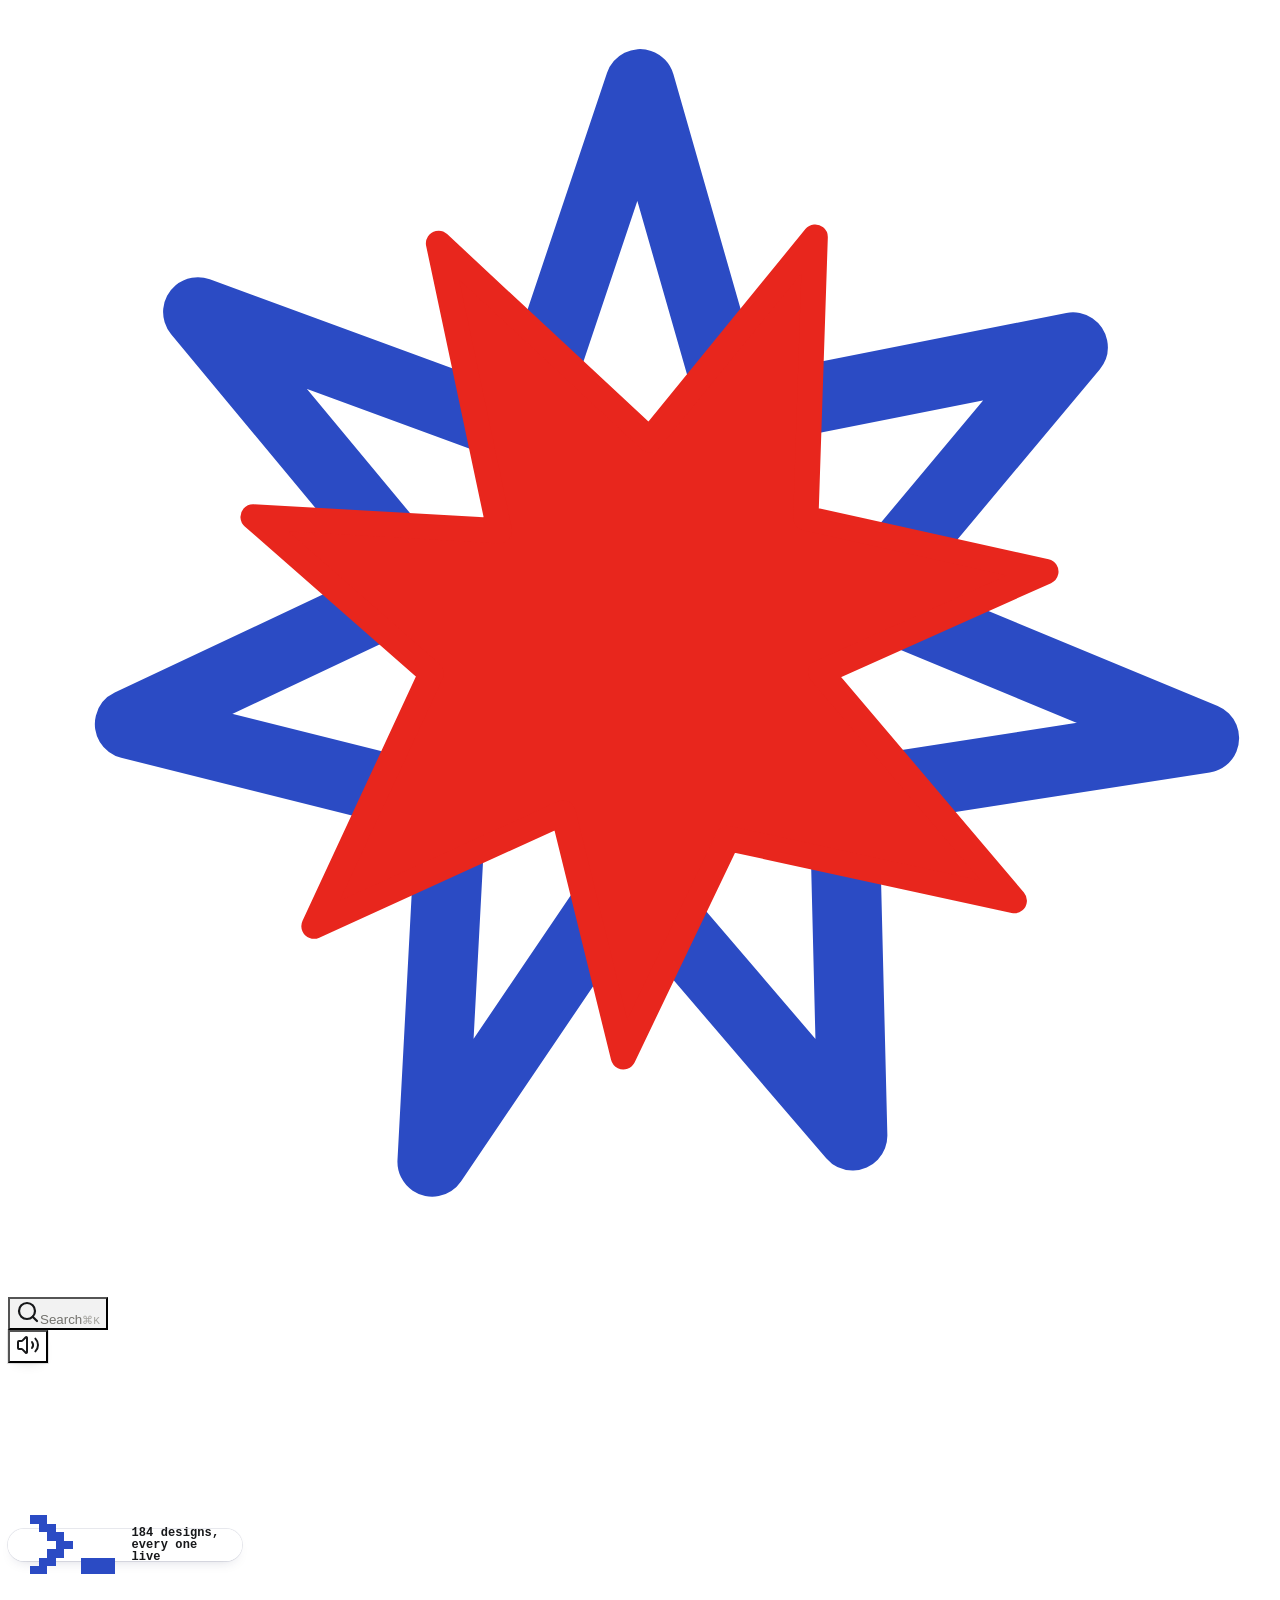
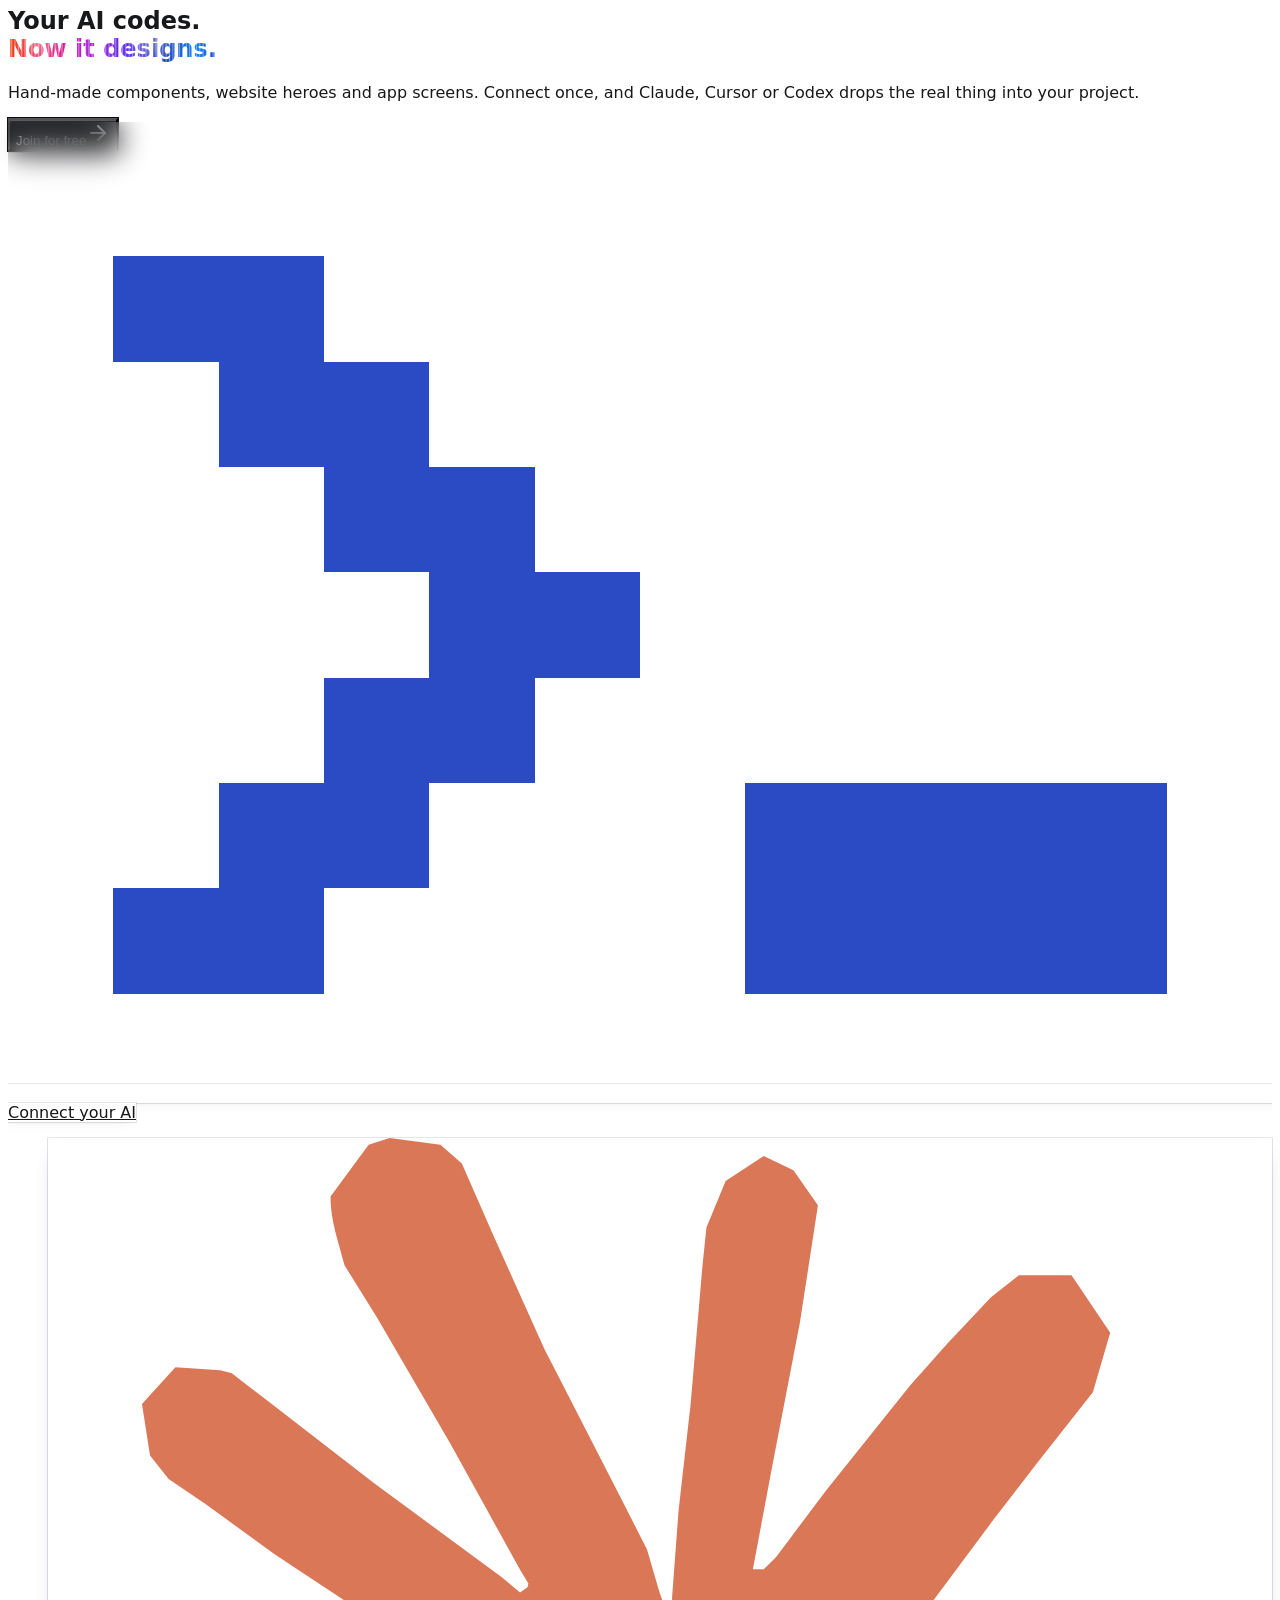
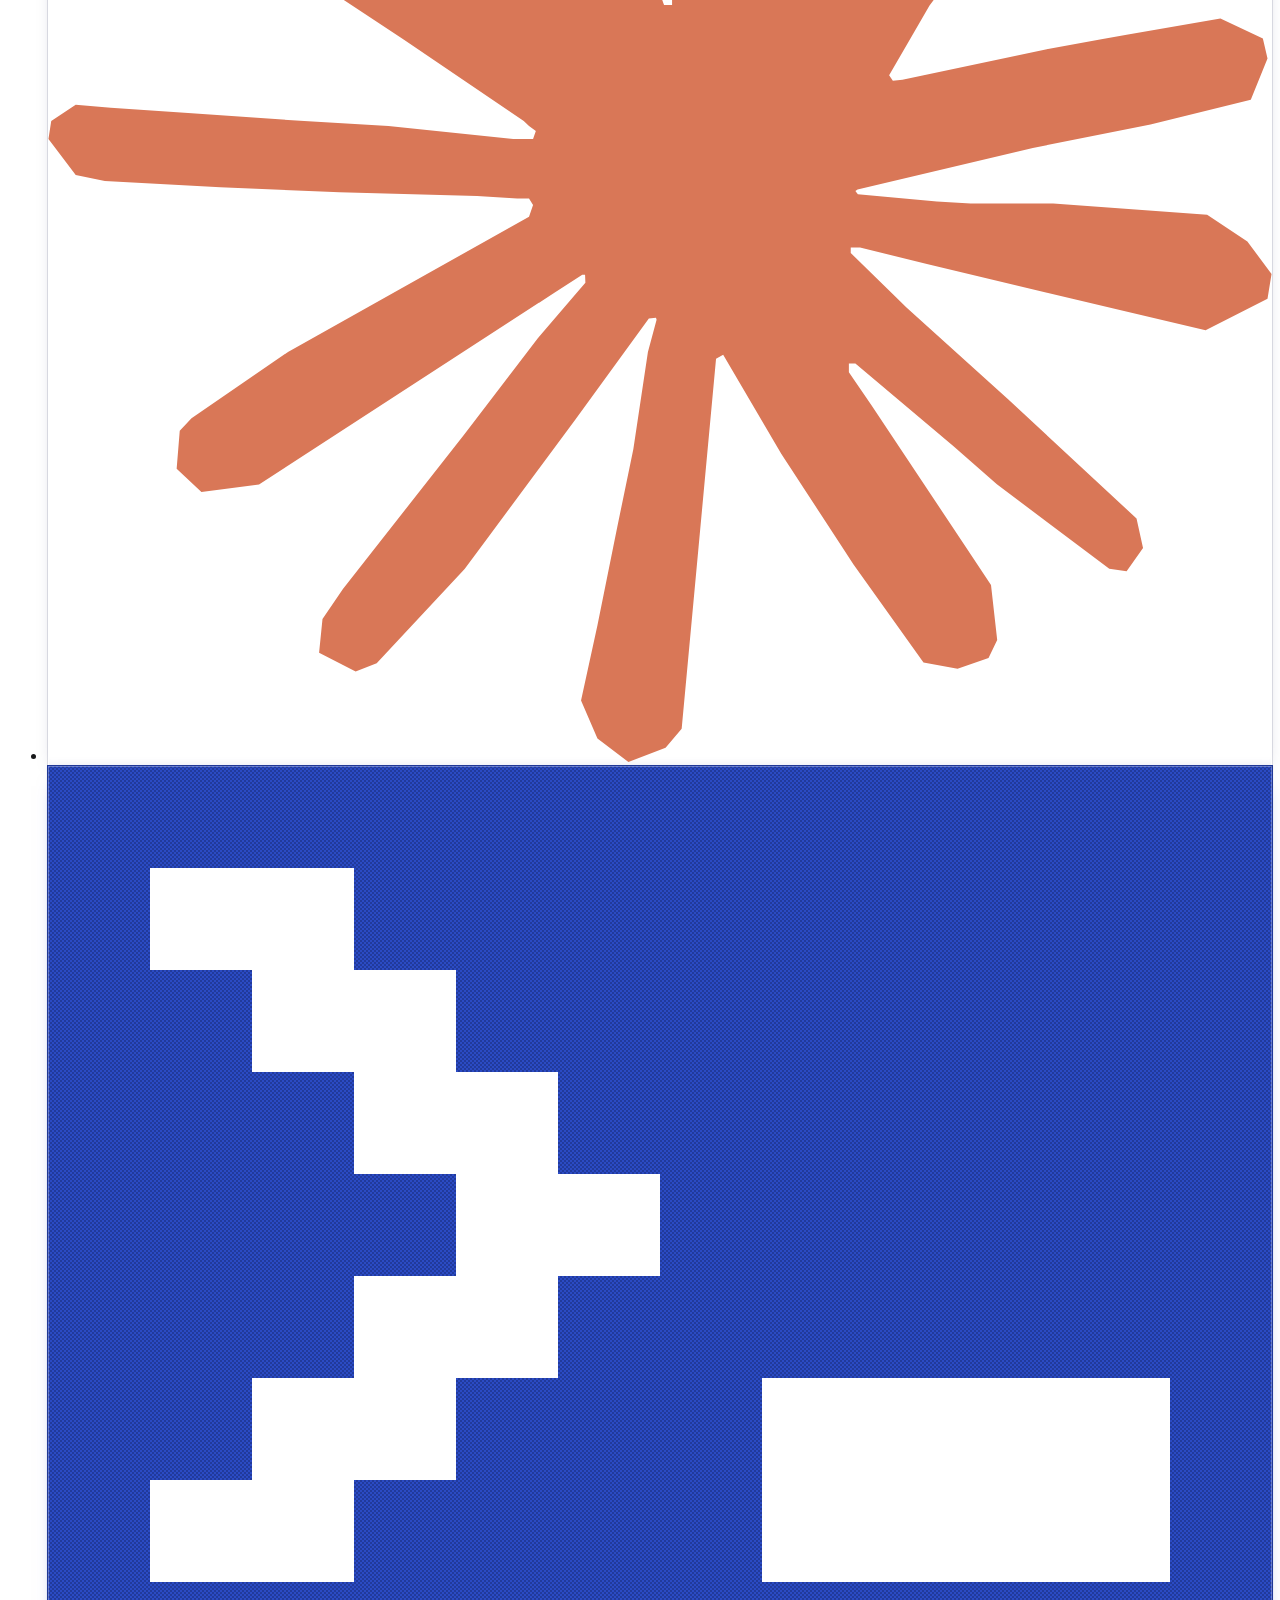
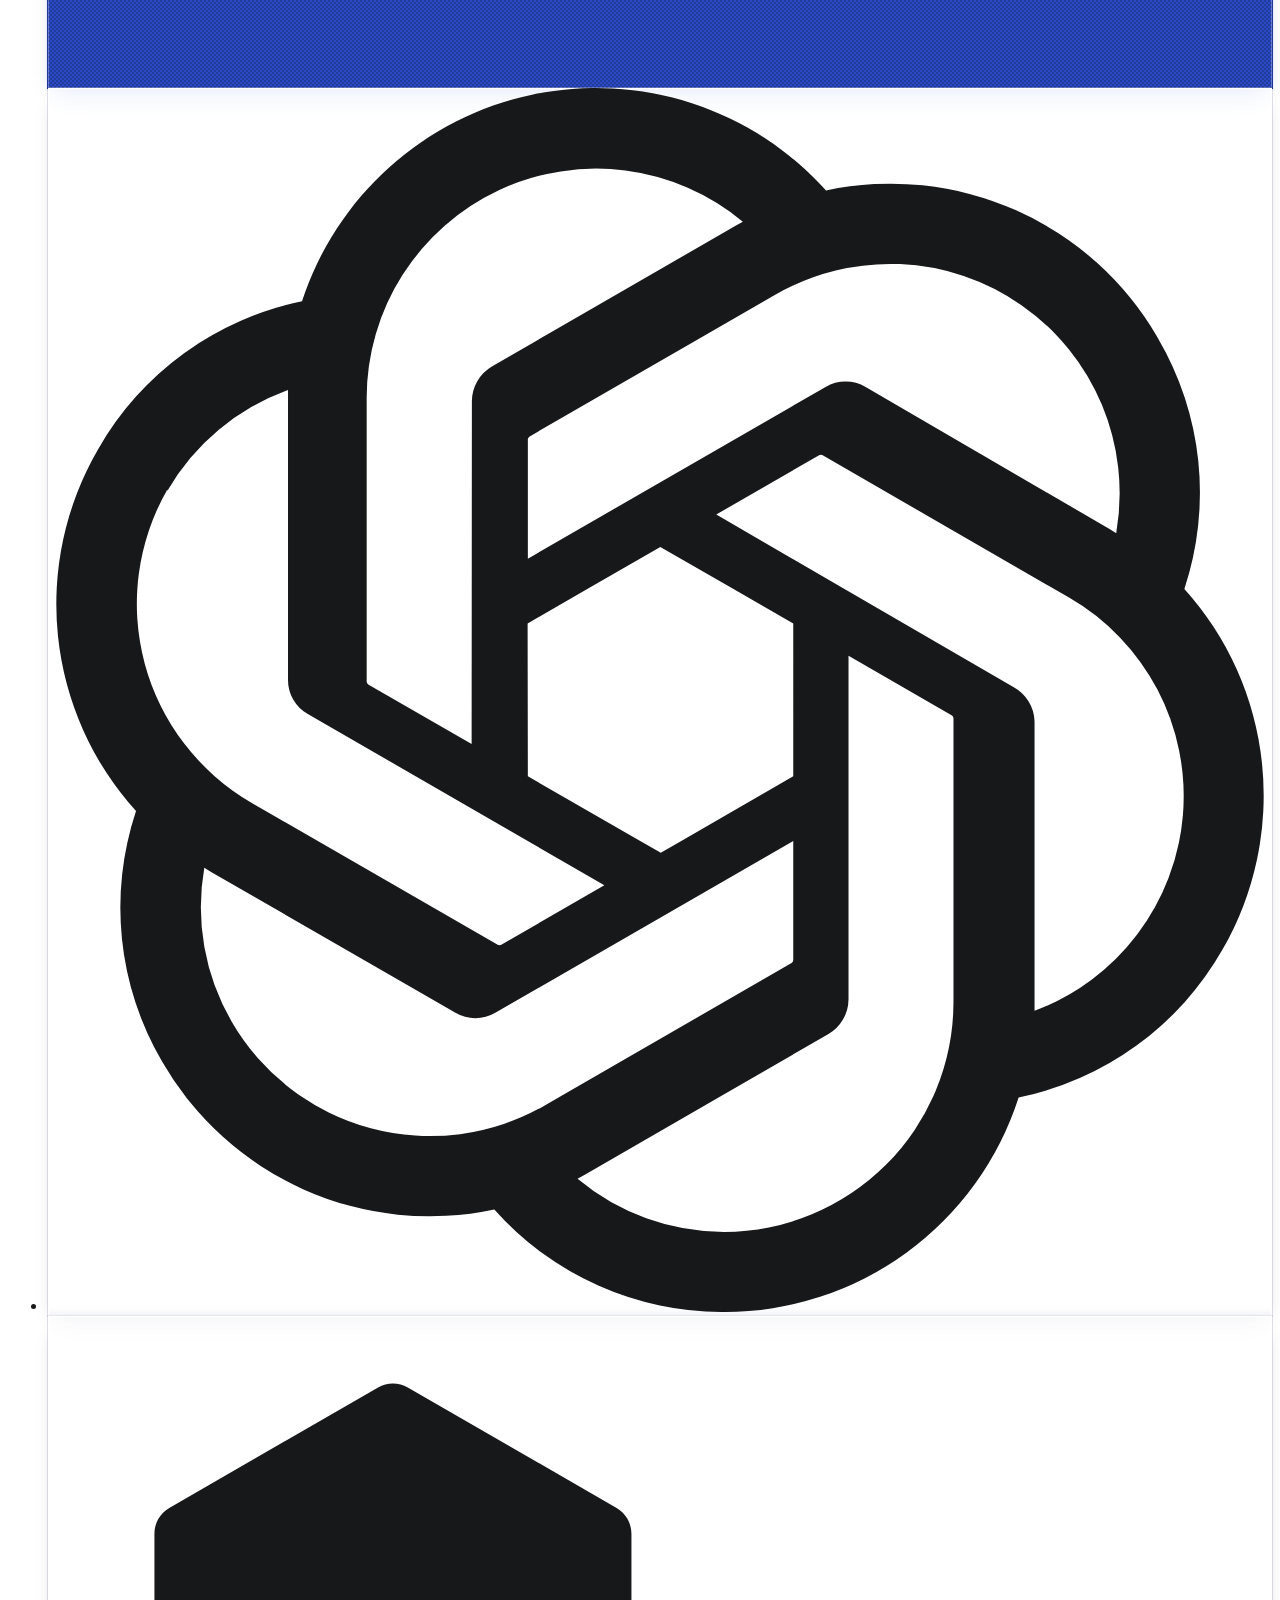
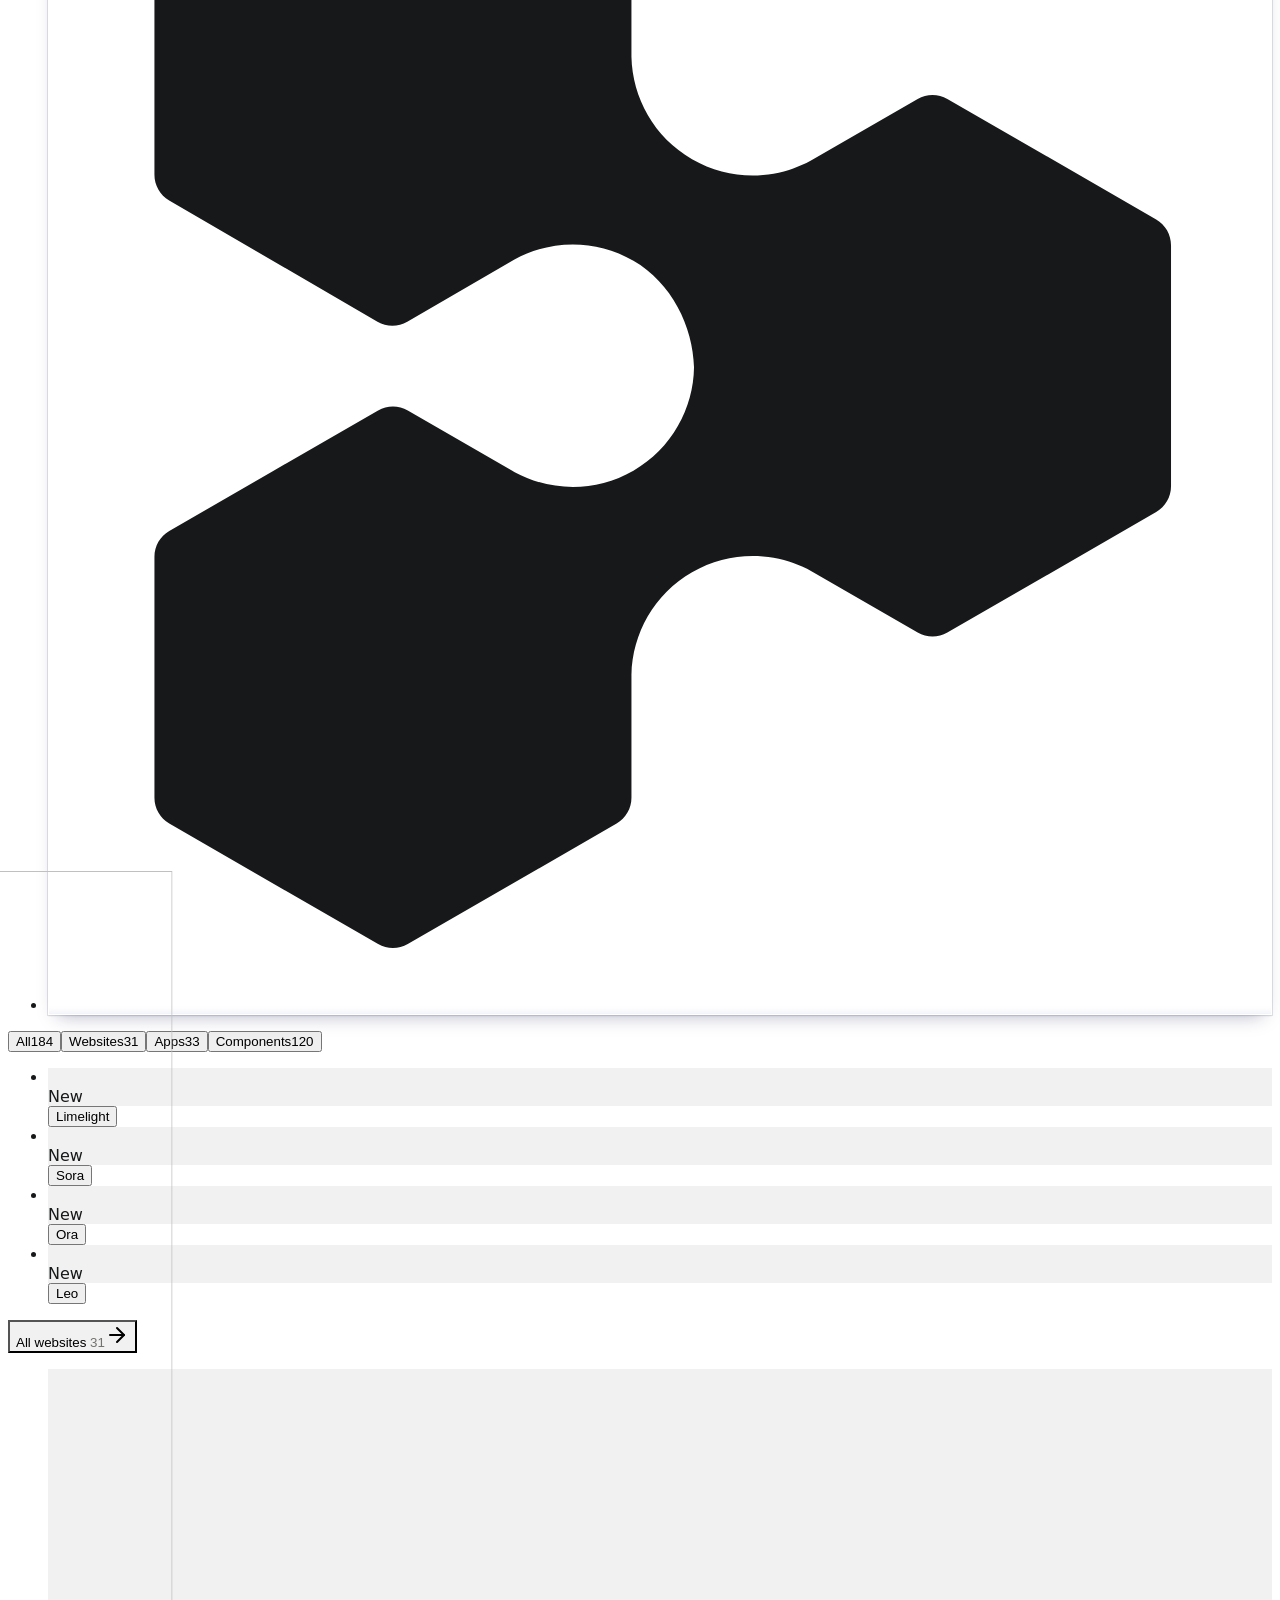
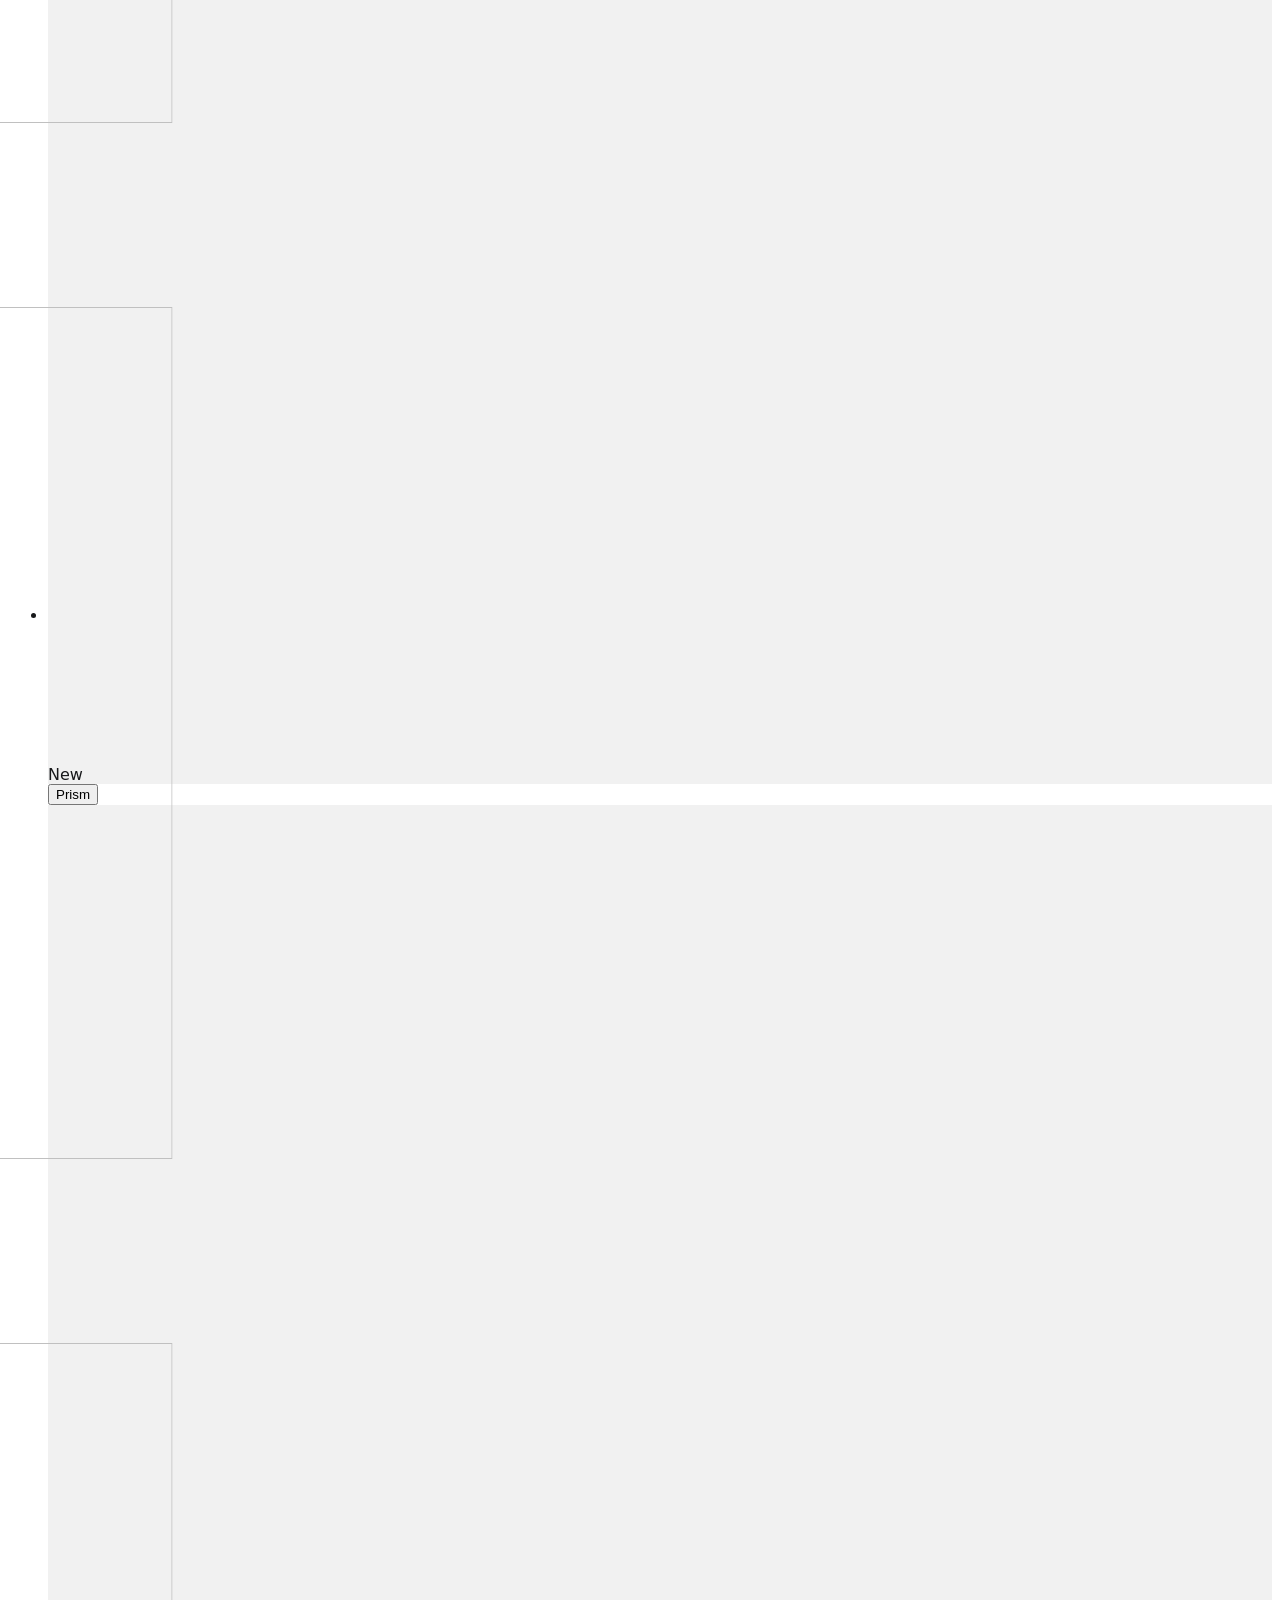
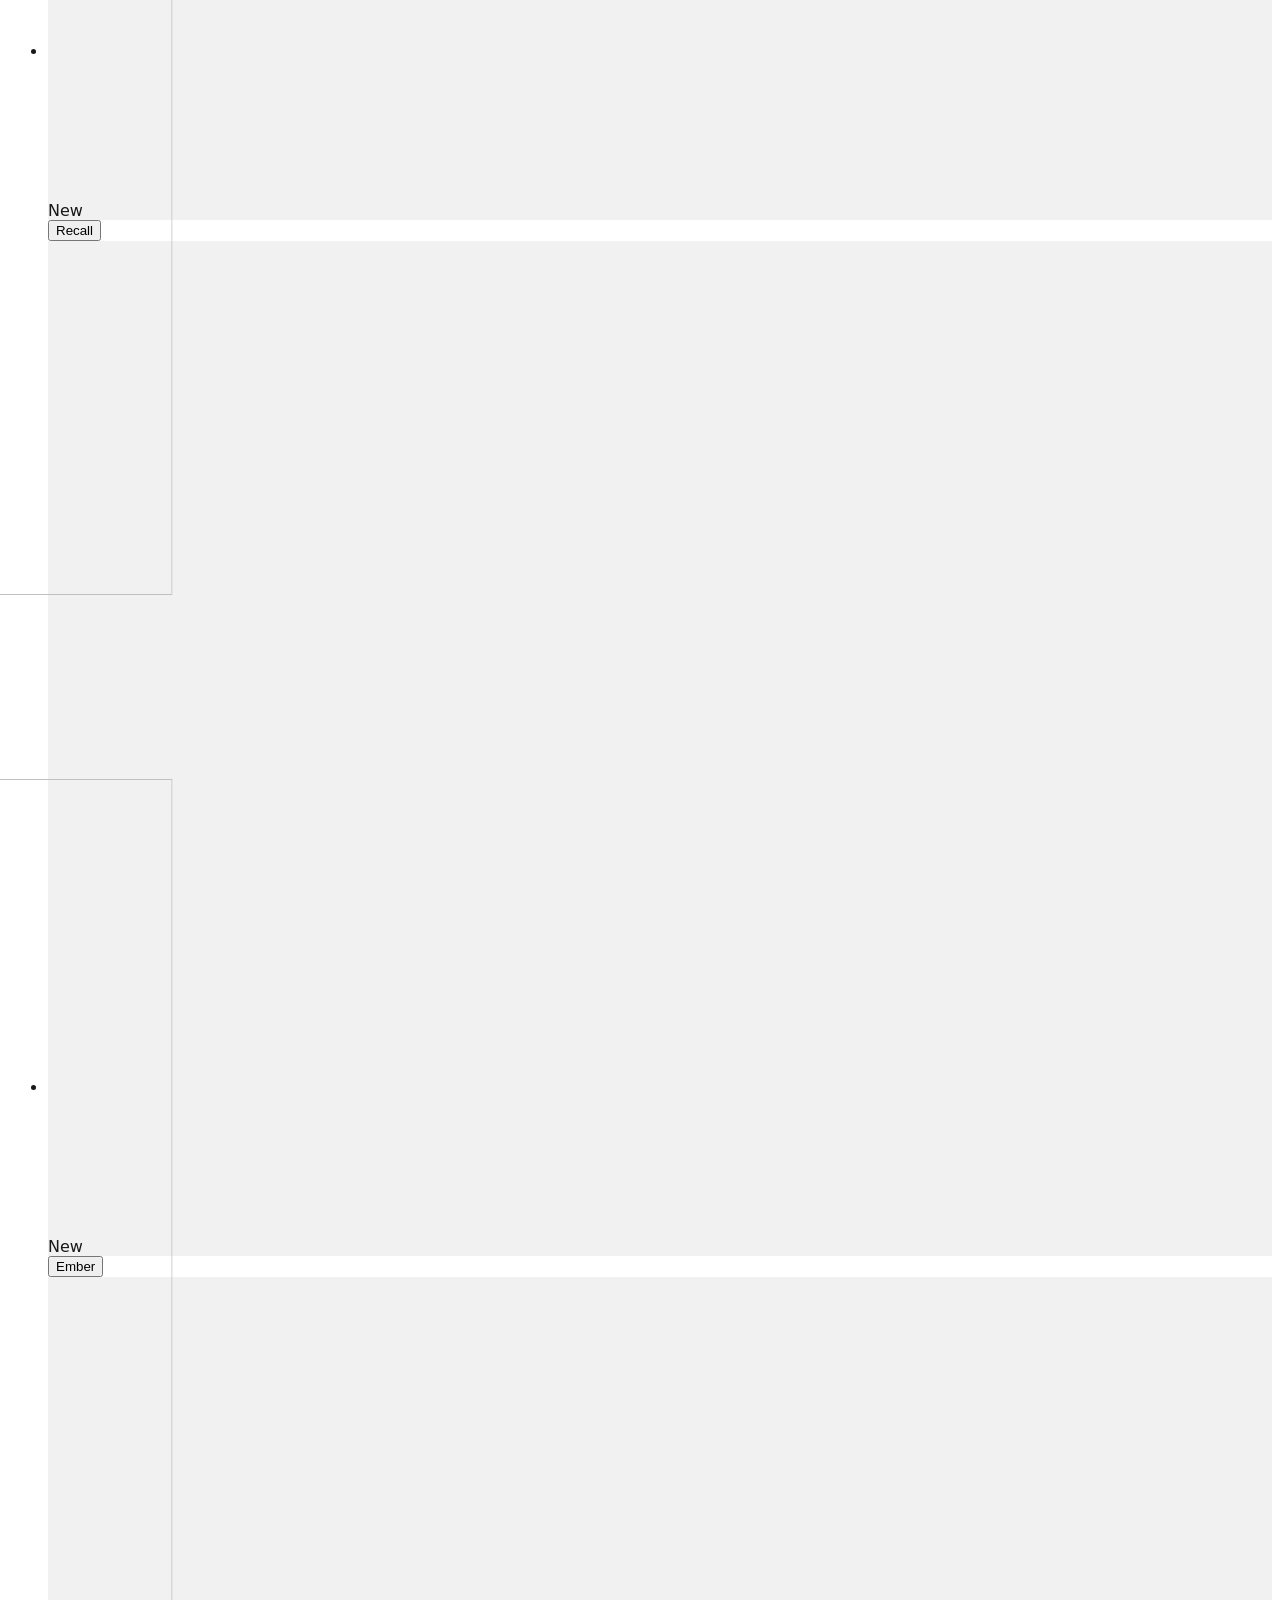
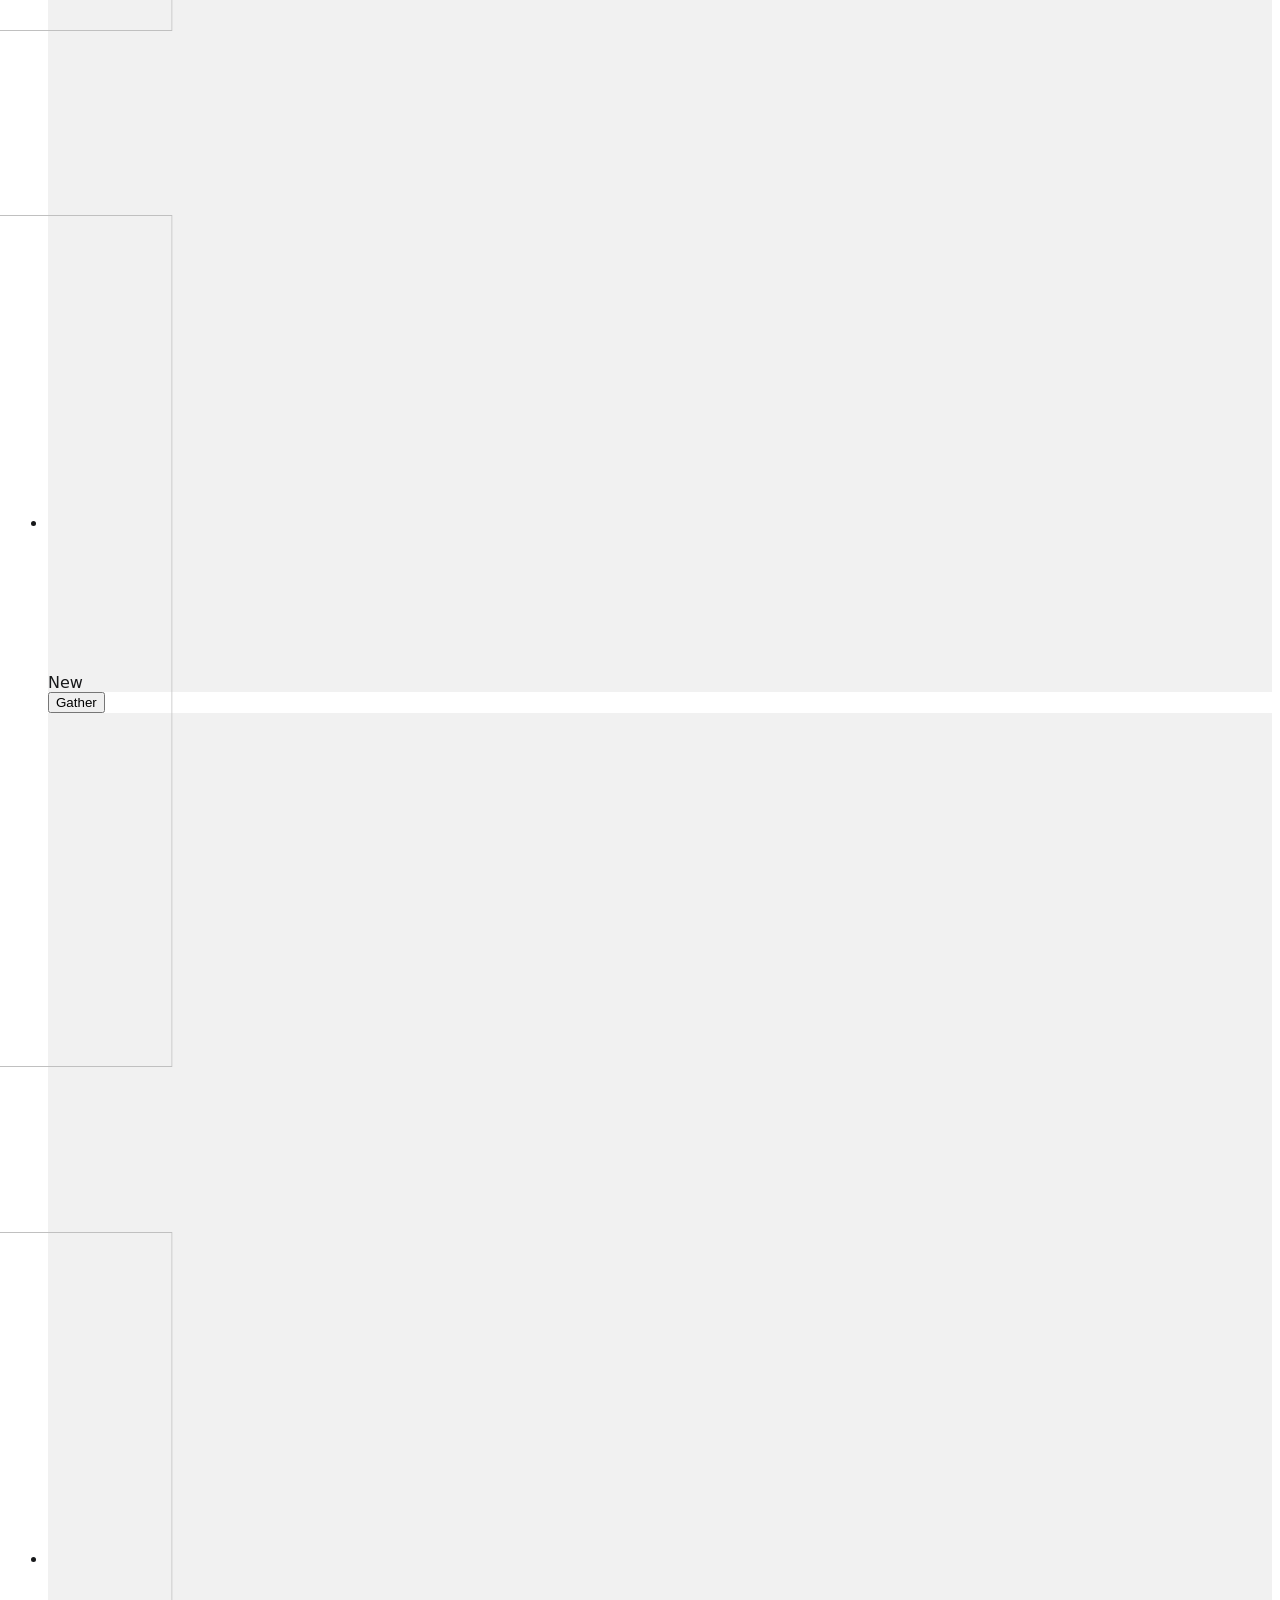
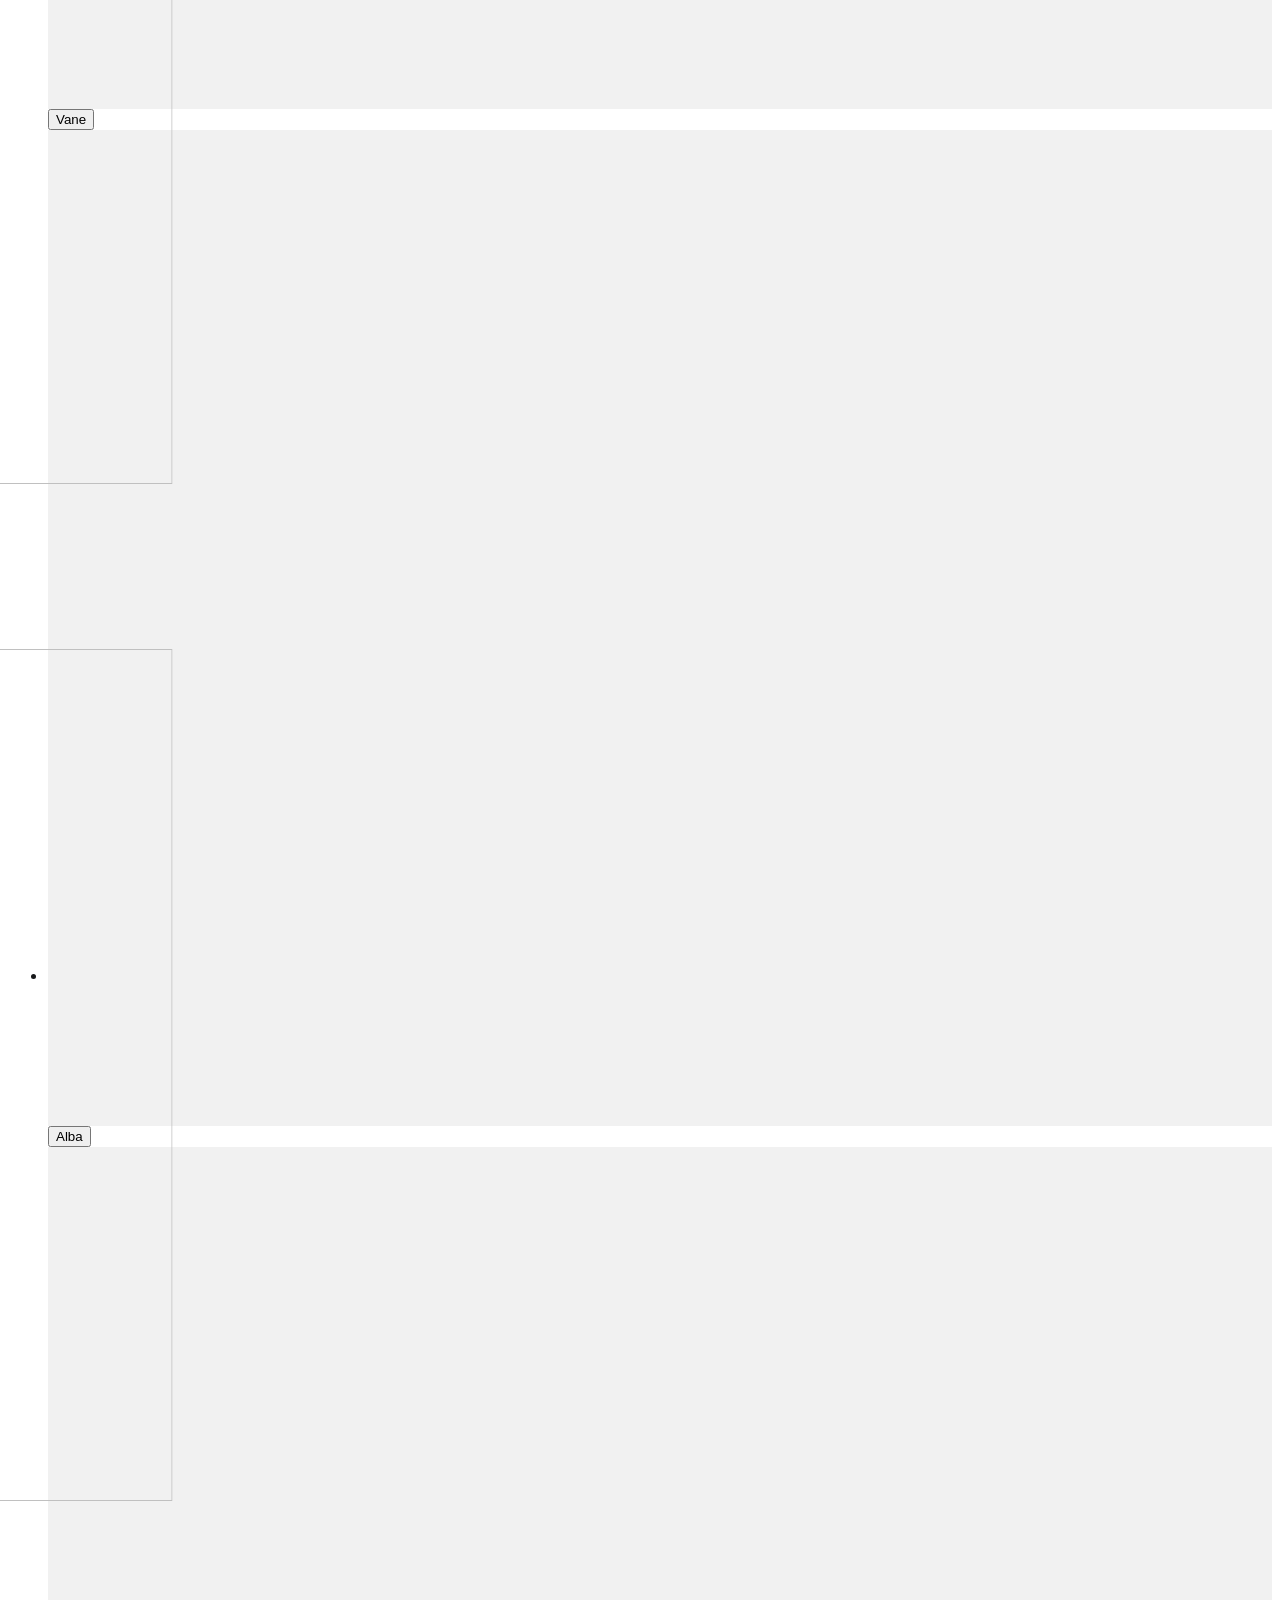
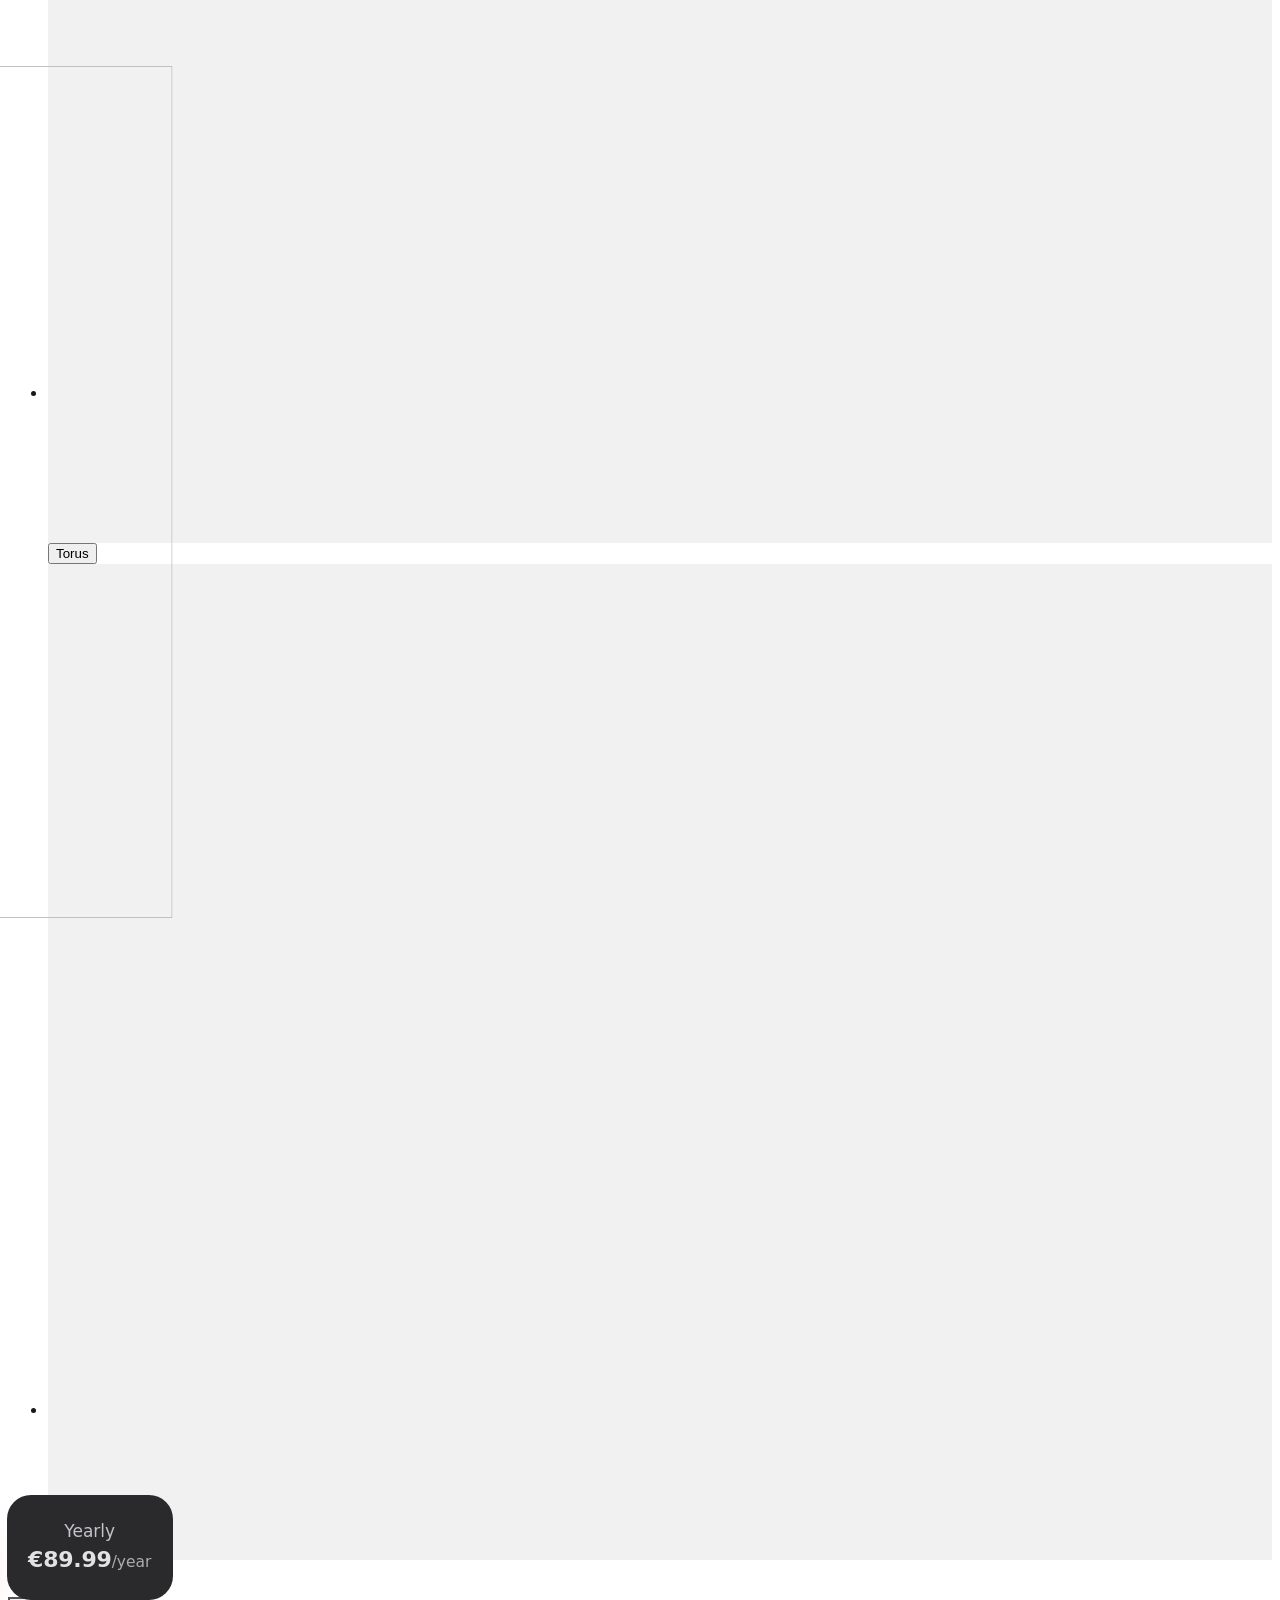
==== commit 3158dbca: "Quita los bloques comerciales al final de la galería" ====
--- a/construct/index.html
+++ b/construct/index.html
@@ -218,7 +218,7 @@
   .cd-eq[data-on="1"] i:nth-child(4) { transform: scaleY(.4); }
   .cd-glass, .cd-cta, .cd-cta-ink, .cd-tile, .cd-logo svg { transition: none; }
 }
- body { font-family: 'satoshi', 'satoshi Fallback', ui-sans-serif, system-ui, sans-serif; }</style><div class="cd-site min-h-screen bg-white antialiased" style="color:#17181a"><header class="cd-nav sticky top-0 z-40"><div class="relative flex h-[68px] items-center gap-2 px-4 md:px-6"><a class="cd-logo mr-3 flex items-center rounded-lg focus-visible:outline focus-visible:outline-2 focus-visible:outline-offset-2 focus-visible:outline-[#17181a]" aria-label="Construct Design, home" href="/projects/construct/design"><span class="inline-block shrink-0" style="width:34px;height:34px" aria-hidden="true"><svg viewBox="0 0 100 100" class="h-full w-full" aria-hidden="true"><path d="M50.00 6.00L57.48 32.14L84.26 26.83L67.72 46.60L94.65 57.76L66.15 62.20L66.82 89.22L49.03 68.45L33.56 91.29L35.07 63.01L9.62 56.65L32.95 45.64L15.02 24.05L40.77 33.49Z" fill="none" stroke="#2B4BC4" stroke-width="5.5" stroke-linejoin="round"></path><path d="M63.86 18.12L63.12 40.37L82.11 44.59L64.29 52.56L79.61 70.62L56.96 65.69L48.68 82.97L43.92 63.67L24.21 72.64L33.49 52.64L19.39 40.26L38.88 41.36L34.06 18.62L50.77 34.18Z" fill="#E8261D" stroke="#E8261D" stroke-width="2" stroke-linejoin="round"></path></svg></span></a><nav aria-label="Main" class="flex items-center rounded-full border-border bg-card cd-glass h-11 gap-0.5 border-0 p-1 shadow-none max-xl:hidden" style="opacity:0;transform:scale(0.94)"><a aria-label="All" aria-current="page" class="group/item relative flex items-center justify-center rounded-full transition-[background-color,color,scale] duration-200 active:scale-[0.96] focus-visible:outline-2 focus-visible:outline-offset-2 focus-visible:outline-current cd-toggle text-[#17181a] h-9 min-w-9 px-3" href="/projects/construct/design"><svg xmlns="http://www.w3.org/2000/svg" width="17" height="17" viewBox="0 0 24 24" fill="none" stroke="currentColor" stroke-width="2" stroke-linecap="round" stroke-linejoin="round" class="lucide lucide-layout-grid shrink-0" aria-hidden="true"><rect width="7" height="7" x="3" y="3" rx="1"></rect><rect width="7" height="7" x="14" y="3" rx="1"></rect><rect width="7" height="7" x="14" y="14" rx="1"></rect><rect width="7" height="7" x="3" y="14" rx="1"></rect></svg><span class="overflow-hidden whitespace-nowrap text-[13.5px] font-medium leading-none" aria-hidden="false" style="width:auto;opacity:1;margin-left:8px">All</span></a><a aria-label="Components" class="group/item relative flex items-center justify-center rounded-full transition-[background-color,color,scale] duration-200 active:scale-[0.96] focus-visible:outline-2 focus-visible:outline-offset-2 focus-visible:outline-current text-[#6b6a66] hover:bg-[rgba(23,24,26,0.06)] hover:text-[#17181a] h-9 min-w-9 px-3" href="/projects/construct/design?kind=component"><svg xmlns="http://www.w3.org/2000/svg" width="17" height="17" viewBox="0 0 24 24" fill="none" stroke="currentColor" stroke-width="2" stroke-linecap="round" stroke-linejoin="round" class="lucide lucide-blocks shrink-0" aria-hidden="true"><path d="M10 22V7a1 1 0 0 0-1-1H4a2 2 0 0 0-2 2v12a2 2 0 0 0 2 2h12a2 2 0 0 0 2-2v-5a1 1 0 0 0-1-1H2"></path><rect x="14" y="2" width="8" height="8" rx="1"></rect></svg><span class="overflow-hidden whitespace-nowrap text-[13.5px] font-medium leading-none" aria-hidden="false" style="width:auto;opacity:1;margin-left:8px">Components<span class="ml-1.5 text-[11.5px] tabular-nums opacity-55">120</span></span></a><a aria-label="Websites" class="group/item relative flex items-center justify-center rounded-full transition-[background-color,color,scale] duration-200 active:scale-[0.96] focus-visible:outline-2 focus-visible:outline-offset-2 focus-visible:outline-current text-[#6b6a66] hover:bg-[rgba(23,24,26,0.06)] hover:text-[#17181a] h-9 min-w-9 px-3" href="/projects/construct/design?kind=website"><svg xmlns="http://www.w3.org/2000/svg" width="17" height="17" viewBox="0 0 24 24" fill="none" stroke="currentColor" stroke-width="2" stroke-linecap="round" stroke-linejoin="round" class="lucide lucide-monitor shrink-0" aria-hidden="true"><rect width="20" height="14" x="2" y="3" rx="2"></rect><line x1="8" x2="16" y1="21" y2="21"></line><line x1="12" x2="12" y1="17" y2="21"></line></svg><span class="overflow-hidden whitespace-nowrap text-[13.5px] font-medium leading-none" aria-hidden="false" style="width:auto;opacity:1;margin-left:8px">Websites<span class="ml-1.5 text-[11.5px] tabular-nums opacity-55">31</span></span></a><a aria-label="Apps" class="group/item relative flex items-center justify-center rounded-full transition-[background-color,color,scale] duration-200 active:scale-[0.96] focus-visible:outline-2 focus-visible:outline-offset-2 focus-visible:outline-current text-[#6b6a66] hover:bg-[rgba(23,24,26,0.06)] hover:text-[#17181a] h-9 min-w-9 px-3" href="/projects/construct/design?kind=app"><svg xmlns="http://www.w3.org/2000/svg" width="17" height="17" viewBox="0 0 24 24" fill="none" stroke="currentColor" stroke-width="2" stroke-linecap="round" stroke-linejoin="round" class="lucide lucide-smartphone shrink-0" aria-hidden="true"><rect width="14" height="20" x="5" y="2" rx="2" ry="2"></rect><path d="M12 18h.01"></path></svg><span class="overflow-hidden whitespace-nowrap text-[13.5px] font-medium leading-none" aria-hidden="false" style="width:auto;opacity:1;margin-left:8px">Apps<span class="ml-1.5 text-[11.5px] tabular-nums opacity-55">33</span></span></a><a aria-label="MCP" class="group/item relative flex items-center justify-center rounded-full transition-[background-color,color,scale] duration-200 active:scale-[0.96] focus-visible:outline-2 focus-visible:outline-offset-2 focus-visible:outline-current text-[#6b6a66] hover:bg-[rgba(23,24,26,0.06)] hover:text-[#17181a] h-9 min-w-9 px-3" href="/projects/construct/design/mcp"><svg xmlns="http://www.w3.org/2000/svg" width="17" height="17" viewBox="0 0 24 24" fill="none" stroke="currentColor" stroke-width="2" stroke-linecap="round" stroke-linejoin="round" class="lucide lucide-plug shrink-0" aria-hidden="true"><path d="M12 22v-5"></path><path d="M15 8V2"></path><path d="M17 8a1 1 0 0 1 1 1v4a4 4 0 0 1-4 4h-4a4 4 0 0 1-4-4V9a1 1 0 0 1 1-1z"></path><path d="M9 8V2"></path></svg><span class="overflow-hidden whitespace-nowrap text-[13.5px] font-medium leading-none" aria-hidden="false" style="width:auto;opacity:1;margin-left:8px">MCP</span></a></nav><div class="ml-auto flex items-center gap-2"><button type="button" class="cd-search flex h-11 w-[14rem] items-center gap-2.5 rounded-full pl-4 pr-3.5 text-[14px] max-lg:w-11 max-lg:justify-center max-lg:px-0 focus-visible:outline focus-visible:outline-2 focus-visible:outline-offset-2 focus-visible:outline-[#17181a]" aria-label="Search designs"><svg xmlns="http://www.w3.org/2000/svg" width="24" height="24" viewBox="0 0 24 24" fill="none" stroke="currentColor" stroke-width="2.2" stroke-linecap="round" stroke-linejoin="round" class="lucide lucide-search h-4 w-4 shrink-0" aria-hidden="true"><path d="m21 21-4.34-4.34"></path><circle cx="11" cy="11" r="8"></circle></svg><span class="max-lg:hidden" style="color:#73726d">Search</span><kbd class="cd-kbd ml-auto max-lg:hidden">⌘K</kbd></button><div class="relative max-sm:hidden"><button type="button" aria-label="Sound" aria-haspopup="menu" aria-expanded="false" aria-controls="_R_b7iupfiulb_" class="cd-glass grid h-11 w-11 place-items-center rounded-full focus-visible:outline focus-visible:outline-2 focus-visible:outline-offset-2 focus-visible:outline-[#17181a]"><svg xmlns="http://www.w3.org/2000/svg" width="24" height="24" viewBox="0 0 24 24" fill="none" stroke="currentColor" stroke-width="2" stroke-linecap="round" stroke-linejoin="round" class="lucide lucide-volume2 lucide-volume-2 h-[18px] w-[18px]" aria-hidden="true"><path d="M11 4.702a.705.705 0 0 0-1.203-.498L6.413 7.587A1.4 1.4 0 0 1 5.416 8H3a1 1 0 0 0-1 1v6a1 1 0 0 0 1 1h2.416a1.4 1.4 0 0 1 .997.413l3.383 3.384A.705.705 0 0 0 11 19.298z"></path><path d="M16 9a5 5 0 0 1 0 6"></path><path d="M19.364 18.364a9 9 0 0 0 0-12.728"></path></svg></button></div><span class="h-11 w-[13rem] max-sm:w-[6rem]" aria-hidden="true"></span></div></div></header><section id="cd-hero" class="relative isolate -mt-[68px] overflow-hidden"><div aria-hidden="true" class="pointer-events-none absolute inset-0 -z-10 overflow-hidden " style="background:rgb(255,255,255)"><canvas class="absolute left-0 top-0 block"></canvas></div><div class="relative mx-auto flex max-w-[62rem] flex-col items-center px-5 pb-24 pt-[clamp(8.5rem,19svh,11.5rem)] text-center md:pb-32"><p class="cd-rise cd-chip"><svg viewBox="-1 -1 12 9" class="h-[9px] w-[12px]" aria-hidden="true" shape-rendering="crispEdges"><rect x="0" y="0" width="1" height="1" fill="currentColor"></rect><rect x="1" y="1" width="1" height="1" fill="currentColor"></rect><rect x="2" y="2" width="1" height="1" fill="currentColor"></rect><rect x="3" y="3" width="1" height="1" fill="currentColor"></rect><rect x="2" y="4" width="1" height="1" fill="currentColor"></rect><rect x="1" y="5" width="1" height="1" fill="currentColor"></rect><rect x="0" y="6" width="1" height="1" fill="currentColor"></rect><rect x="1" y="0" width="1" height="1" fill="currentColor"></rect><rect x="2" y="1" width="1" height="1" fill="currentColor"></rect><rect x="3" y="2" width="1" height="1" fill="currentColor"></rect><rect x="4" y="3" width="1" height="1" fill="currentColor"></rect><rect x="3" y="4" width="1" height="1" fill="currentColor"></rect><rect x="2" y="5" width="1" height="1" fill="currentColor"></rect><rect x="1" y="6" width="1" height="1" fill="currentColor"></rect><rect class="cd-blink" x="6" y="5" width="4" height="2" fill="currentColor"></rect></svg>184<!-- --> designs, every one live</p><h1 class="cd-rise mt-6 text-balance text-[clamp(2.6rem,6.6vw,4.9rem)] font-medium leading-[0.98] tracking-[-0.04em] [animation-delay:60ms]">Your AI codes.<br/><span class="cd-flute">Now it designs.</span></h1><p class="cd-rise mx-auto mt-6 max-w-[35rem] text-pretty text-[17px] leading-[1.5] text-[#3d3d3a] [animation-delay:120ms] md:text-[18px]">Hand-made components, website heroes and app screens. Connect once, and Claude, Cursor or Codex drops the real thing into your project.</p><div class="cd-rise mt-8 flex flex-wrap justify-center gap-2.5 [animation-delay:180ms]"><button type="button" class="cd-cta-ink inline-flex h-12 items-center gap-2 rounded-full px-6 text-[15px]">Join for free<svg xmlns="http://www.w3.org/2000/svg" width="24" height="24" viewBox="0 0 24 24" fill="none" stroke="currentColor" stroke-width="2" stroke-linecap="round" stroke-linejoin="round" class="lucide lucide-arrow-right h-4 w-4" aria-hidden="true"><path d="M5 12h14"></path><path d="m12 5 7 7-7 7"></path></svg></button><a class="cd-glass inline-flex h-12 items-center gap-2.5 rounded-full px-5 text-[15px] font-medium" href="/projects/construct/design/mcp"><svg viewBox="-1 -1 12 9" class="h-[10px] w-[13px]" style="color:#2b4bc4" aria-hidden="true" shape-rendering="crispEdges"><rect x="0" y="0" width="1" height="1" fill="currentColor"></rect><rect x="1" y="1" width="1" height="1" fill="currentColor"></rect><rect x="2" y="2" width="1" height="1" fill="currentColor"></rect><rect x="3" y="3" width="1" height="1" fill="currentColor"></rect><rect x="2" y="4" width="1" height="1" fill="currentColor"></rect><rect x="1" y="5" width="1" height="1" fill="currentColor"></rect><rect x="0" y="6" width="1" height="1" fill="currentColor"></rect><rect x="1" y="0" width="1" height="1" fill="currentColor"></rect><rect x="2" y="1" width="1" height="1" fill="currentColor"></rect><rect x="3" y="2" width="1" height="1" fill="currentColor"></rect><rect x="4" y="3" width="1" height="1" fill="currentColor"></rect><rect x="3" y="4" width="1" height="1" fill="currentColor"></rect><rect x="2" y="5" width="1" height="1" fill="currentColor"></rect><rect x="1" y="6" width="1" height="1" fill="currentColor"></rect><rect class="cd-blink" x="6" y="5" width="4" height="2" fill="currentColor"></rect></svg>Connect your AI</a></div><ul class="cd-rise mt-9 flex items-center justify-center gap-2 [animation-delay:240ms]" aria-label="Works with Claude, Claude Code, Codex, Devin and Cursor"><li title="Claude" class="cd-tile grid h-9 w-9 place-items-center rounded-[11px]"><svg viewBox="0 0 24 24" class="h-[18px] w-[18px]" aria-hidden="true"><path d="m4.7144 15.9555 4.7174-2.6471.079-.2307-.079-.1275h-.2307l-.7893-.0486-2.6956-.0729-2.3375-.0971-2.2646-.1214-.5707-.1215-.5343-.7042.0546-.3522.4797-.3218.686.0608 1.5179.1032 2.2767.1578 1.6514.0972 2.4468.255h.3886l.0546-.1579-.1336-.0971-.1032-.0972L6.973 9.8356l-2.55-1.6879-1.3356-.9714-.7225-.4918-.3643-.4614-.1578-1.0078.6557-.7225.8803.0607.2246.0607.8925.686 1.9064 1.4754 2.4893 1.8336.3643.3035.1457-.1032.0182-.0728-.164-.2733-1.3539-2.4467-1.445-2.4893-.6435-1.032-.17-.6194c-.0607-.255-.1032-.4674-.1032-.7285L6.287.1335 6.6997 0l.9957.1336.419.3642.6192 1.4147 1.0018 2.2282 1.5543 3.0296.4553.8985.2429.8318.091.255h.1579v-.1457l.1275-1.706.2368-2.0947.2307-2.6957.0789-.7589.3764-.9107.7468-.4918.5828.2793.4797.686-.0668.4433-.2853 1.8517-.5586 2.9021-.3643 1.9429h.2125l.2429-.2429.9835-1.3053 1.6514-2.0643.7286-.8196.85-.9046.5464-.4311h1.0321l.759 1.1293-.34 1.1657-1.0625 1.3478-.8804 1.1414-1.2628 1.7-.7893 1.36.0729.1093.1882-.0183 2.8535-.607 1.5421-.2794 1.8396-.3157.8318.3886.091.3946-.3278.8075-1.967.4857-2.3072.4614-3.4364.8136-.0425.0304.0486.0607 1.5482.1457.6618.0364h1.621l3.0175.2247.7892.522.4736.6376-.079.4857-1.2142.6193-1.6393-.3886-3.825-.9107-1.3113-.3279h-.1822v.1093l1.0929 1.0686 2.0035 1.8092 2.5075 2.3314.1275.5768-.3218.4554-.34-.0486-2.2039-1.6575-.85-.7468-1.9246-1.621h-.1275v.17l.4432.6496 2.3436 3.5214.1214 1.0807-.17.3521-.6071.2125-.6679-.1214-1.3721-1.9246L14.38 17.959l-1.1414-1.9428-.1397.079-.674 7.2552-.3156.3703-.7286.2793-.6071-.4614-.3218-.7468.3218-1.4753.3886-1.9246.3157-1.53.2853-1.9004.17-.6314-.0121-.0425-.1397.0182-1.4328 1.9672-2.1796 2.9446-1.7243 1.8456-.4128.164-.7164-.3704.0667-.6618.4008-.5889 2.386-3.0357 1.4389-1.882.929-1.0868-.0062-.1579h-.0546l-6.3385 4.1164-1.1293.1457-.4857-.4554.0608-.7467.2307-.2429 1.9064-1.3114Z" fill="#D97757"></path></svg></li><li title="Claude Code" class="cd-tile grid h-9 w-9 place-items-center rounded-[11px] cd-tile-cli"><svg viewBox="-1 -1 12 9" class="h-[13px] w-[17px]" aria-hidden="true" shape-rendering="crispEdges"><rect x="0" y="0" width="1" height="1" fill="currentColor"></rect><rect x="1" y="1" width="1" height="1" fill="currentColor"></rect><rect x="2" y="2" width="1" height="1" fill="currentColor"></rect><rect x="3" y="3" width="1" height="1" fill="currentColor"></rect><rect x="2" y="4" width="1" height="1" fill="currentColor"></rect><rect x="1" y="5" width="1" height="1" fill="currentColor"></rect><rect x="0" y="6" width="1" height="1" fill="currentColor"></rect><rect x="1" y="0" width="1" height="1" fill="currentColor"></rect><rect x="2" y="1" width="1" height="1" fill="currentColor"></rect><rect x="3" y="2" width="1" height="1" fill="currentColor"></rect><rect x="4" y="3" width="1" height="1" fill="currentColor"></rect><rect x="3" y="4" width="1" height="1" fill="currentColor"></rect><rect x="2" y="5" width="1" height="1" fill="currentColor"></rect><rect x="1" y="6" width="1" height="1" fill="currentColor"></rect><rect class="cd-blink" x="6" y="5" width="4" height="2" fill="currentColor"></rect></svg></li><li title="Codex" class="cd-tile grid h-9 w-9 place-items-center rounded-[11px]" style="color:#17181a"><svg viewBox="0 0 24 24" class="h-[18px] w-[18px]" aria-hidden="true"><path d="M22.2819 9.8211a5.9847 5.9847 0 0 0-.5157-4.9108 6.0462 6.0462 0 0 0-6.5098-2.9A6.0651 6.0651 0 0 0 4.9807 4.1818a5.9847 5.9847 0 0 0-3.9977 2.9 6.0462 6.0462 0 0 0 .7427 7.0966 5.98 5.98 0 0 0 .511 4.9107 6.051 6.051 0 0 0 6.5146 2.9001A5.9847 5.9847 0 0 0 13.2599 24a6.0557 6.0557 0 0 0 5.7718-4.2058 5.9894 5.9894 0 0 0 3.9977-2.9001 6.0557 6.0557 0 0 0-.7475-7.0729zm-9.022 12.6081a4.4755 4.4755 0 0 1-2.8764-1.0408l.1419-.0804 4.7783-2.7582a.7948.7948 0 0 0 .3927-.6813v-6.7369l2.02 1.1686a.071.071 0 0 1 .038.052v5.5826a4.504 4.504 0 0 1-4.4945 4.4944zm-9.6607-4.1254a4.4708 4.4708 0 0 1-.5346-3.0137l.142.0852 4.783 2.7582a.7712.7712 0 0 0 .7806 0l5.8428-3.3685v2.3324a.0804.0804 0 0 1-.0332.0615L9.74 19.9502a4.4992 4.4992 0 0 1-6.1408-1.6464zM2.3408 7.8956a4.485 4.485 0 0 1 2.3655-1.9728V11.6a.7664.7664 0 0 0 .3879.6765l5.8144 3.3543-2.0201 1.1685a.0757.0757 0 0 1-.071 0l-4.8303-2.7865A4.504 4.504 0 0 1 2.3408 7.872zm16.5963 3.8558L13.1038 8.364 15.1192 7.2a.0757.0757 0 0 1 .071 0l4.8303 2.7913a4.4944 4.4944 0 0 1-.6765 8.1042v-5.6772a.79.79 0 0 0-.407-.667zm2.0107-3.0231l-.142-.0852-4.7735-2.7818a.7759.7759 0 0 0-.7854 0L9.409 9.2297V6.8974a.0662.0662 0 0 1 .0284-.0615l4.8303-2.7866a4.4992 4.4992 0 0 1 6.6802 4.66zM8.3065 12.863l-2.02-1.1638a.0804.0804 0 0 1-.038-.0567V6.0742a4.4992 4.4992 0 0 1 7.3757-3.4537l-.142.0805L8.704 5.459a.7948.7948 0 0 0-.3927.6813zm1.0976-2.3654l2.602-1.4998 2.6069 1.4998v2.9994l-2.5974 1.4997-2.6067-1.4997Z" fill="currentColor"></path></svg></li><li title="Devin" class="cd-tile grid h-9 w-9 place-items-center rounded-[11px]" style="color:#17181a"><svg viewBox="40 30 345 365" class="h-[19px] w-[19px]" aria-hidden="true"><path d="M70 159.333V91.3471C70 88.3592 71.594 85.5983 74.1816 84.1044L133.043 50.1205C135.631 48.6265 138.819 48.6265 141.407 50.1205L200.269 84.1044C202.856 85.5983 204.45 88.3592 204.45 91.3471V126.068C204.708 137.606 210.806 148.734 221.531 154.926C232.256 161.117 244.942 160.834 255.063 155.289L285.132 137.929C287.719 136.435 290.907 136.435 293.495 137.929L352.357 171.913C354.944 173.406 356.538 176.167 356.538 179.155V247.123C356.538 250.111 354.944 252.872 352.357 254.366L293.495 288.35C290.907 289.844 287.719 289.844 285.132 288.35L255.306 271.13C245.146 265.456 232.344 265.117 221.534 271.358C210.809 277.55 204.711 288.678 204.453 300.215V334.926C204.453 337.914 202.859 340.675 200.271 342.169L141.41 376.153C138.822 377.647 135.634 377.647 133.046 376.153L74.1845 342.169C71.5969 340.675 70.0028 337.914 70.0028 334.926V266.959C70.0029 263.971 71.5969 261.21 74.1845 259.716L133.046 225.732C135.634 224.238 138.822 224.238 141.41 225.732L171.547 243.132C181.656 248.638 194.306 248.906 205.005 242.729C215.815 236.488 221.922 225.231 222.088 213.595C221.83 202.057 215.732 189.737 205.008 183.545C194.283 177.353 181.597 177.636 171.476 183.181L141.269 200.72C138.67 202.229 135.461 202.228 132.864 200.716L74.1576 166.562C71.5835 165.065 70 162.311 70 159.333Z" fill="currentColor"></path></svg></li></ul><p class="mt-7 h-5" aria-hidden="true"></p></div></section><main class="px-4 md:px-5"><section id="library" aria-label="The library" class="scroll-mt-20"><div class="-mx-4 flex gap-2 overflow-x-auto px-4 pb-1 [scrollbar-width:none] md:mx-0 md:px-0" role="toolbar" aria-label="Filter"><button type="button" aria-pressed="true" class="flex h-9 shrink-0 items-center gap-1.5 whitespace-nowrap rounded-full px-4 text-[14px] font-medium transition-[background-color,color,transform] active:scale-[0.96] focus-visible:outline focus-visible:outline-2 focus-visible:outline-offset-2 focus-visible:outline-[#17181a] bg-[#17181a] text-white">All<span class="text-[12px] tabular-nums opacity-50">184</span></button><button type="button" aria-pressed="false" class="flex h-9 shrink-0 items-center gap-1.5 whitespace-nowrap rounded-full px-4 text-[14px] font-medium transition-[background-color,color,transform] active:scale-[0.96] focus-visible:outline focus-visible:outline-2 focus-visible:outline-offset-2 focus-visible:outline-[#17181a] bg-[#f1f1f1] text-[#17181a] hover:bg-[#e8e8e8]">Websites<span class="text-[12px] tabular-nums opacity-50">31</span></button><button type="button" aria-pressed="false" class="flex h-9 shrink-0 items-center gap-1.5 whitespace-nowrap rounded-full px-4 text-[14px] font-medium transition-[background-color,color,transform] active:scale-[0.96] focus-visible:outline focus-visible:outline-2 focus-visible:outline-offset-2 focus-visible:outline-[#17181a] bg-[#f1f1f1] text-[#17181a] hover:bg-[#e8e8e8]">Apps<span class="text-[12px] tabular-nums opacity-50">33</span></button><button type="button" aria-pressed="false" class="flex h-9 shrink-0 items-center gap-1.5 whitespace-nowrap rounded-full px-4 text-[14px] font-medium transition-[background-color,color,transform] active:scale-[0.96] focus-visible:outline focus-visible:outline-2 focus-visible:outline-offset-2 focus-visible:outline-[#17181a] bg-[#f1f1f1] text-[#17181a] hover:bg-[#e8e8e8]">Components<span class="text-[12px] tabular-nums opacity-50">120</span></button></div><div class="grid gap-14 pt-5"><div><ul class="grid grid-cols-1 gap-3 md:grid-cols-2"><li class="group relative "><div data-cursor="true" class="relative aspect-[16/11.2] cursor-pointer overflow-hidden rounded-[24px] [content-visibility:auto]" style="background:#f1f1f1;color:#17181a"><div class="absolute left-1/2 top-1/2 aspect-[16/10] w-[90%] -translate-x-1/2 -translate-y-1/2 overflow-hidden rounded-[12px] bg-[#0c0c0d] shadow-[0_1px_2px_rgba(0,0,0,0.08),0_20px_40px_-24px_rgba(0,0,0,0.35)] transition-[scale] duration-500 ease-[cubic-bezier(.2,.8,.2,1)] group-hover:scale-[1.015]"><div class="absolute inset-0"><img src="/muestrario/construct/design/websites/limelight/poster.webp" alt="" loading="lazy" decoding="async" class="pointer-events-none absolute inset-0 h-full w-full object-cover transition-opacity duration-300 opacity-100"/></div></div><span class="pointer-events-none absolute left-3.5 top-3.5 flex gap-1.5"><span class="rounded-full px-2.5 py-1 text-[12px] font-medium leading-none bg-white text-[#17181a] shadow-[0_1px_2px_rgba(0,0,0,0.06)]">New</span></span></div><button id="block-limelight" type="button" class="absolute bottom-3 left-3 rounded-full px-3 py-1.5 text-[13px] font-medium opacity-0 shadow-[0_1px_2px_rgba(0,0,0,0.1)] transition-opacity duration-200 group-hover:opacity-100 focus-visible:opacity-100 focus-visible:outline focus-visible:outline-2 focus-visible:outline-offset-2 focus-visible:outline-[#17181a] pointer-coarse:opacity-100 bg-white text-[#17181a]">Limelight</button></li><li class="group relative "><div data-cursor="true" class="relative aspect-[16/11.2] cursor-pointer overflow-hidden rounded-[24px] [content-visibility:auto]" style="background:#f1f1f1;color:#17181a"><div class="absolute left-1/2 top-1/2 aspect-[16/10] w-[90%] -translate-x-1/2 -translate-y-1/2 overflow-hidden rounded-[12px] bg-[#0c0c0d] shadow-[0_1px_2px_rgba(0,0,0,0.08),0_20px_40px_-24px_rgba(0,0,0,0.35)] transition-[scale] duration-500 ease-[cubic-bezier(.2,.8,.2,1)] group-hover:scale-[1.015]"><div class="absolute inset-0"><img src="/muestrario/construct/design/websites/sora/poster.webp" alt="" loading="lazy" decoding="async" class="pointer-events-none absolute inset-0 h-full w-full object-cover transition-opacity duration-300 opacity-100"/></div></div><span class="pointer-events-none absolute left-3.5 top-3.5 flex gap-1.5"><span class="rounded-full px-2.5 py-1 text-[12px] font-medium leading-none bg-white text-[#17181a] shadow-[0_1px_2px_rgba(0,0,0,0.06)]">New</span></span></div><button id="block-sora" type="button" class="absolute bottom-3 left-3 rounded-full px-3 py-1.5 text-[13px] font-medium opacity-0 shadow-[0_1px_2px_rgba(0,0,0,0.1)] transition-opacity duration-200 group-hover:opacity-100 focus-visible:opacity-100 focus-visible:outline focus-visible:outline-2 focus-visible:outline-offset-2 focus-visible:outline-[#17181a] pointer-coarse:opacity-100 bg-white text-[#17181a]">Sora</button></li><li class="group relative "><div data-cursor="true" class="relative aspect-[16/11.2] cursor-pointer overflow-hidden rounded-[24px] [content-visibility:auto]" style="background:#f1f1f1;color:#17181a"><div class="absolute left-1/2 top-1/2 aspect-[16/10] w-[90%] -translate-x-1/2 -translate-y-1/2 overflow-hidden rounded-[12px] bg-[#0c0c0d] shadow-[0_1px_2px_rgba(0,0,0,0.08),0_20px_40px_-24px_rgba(0,0,0,0.35)] transition-[scale] duration-500 ease-[cubic-bezier(.2,.8,.2,1)] group-hover:scale-[1.015]"><div class="absolute inset-0"><img src="/muestrario/construct/design/websites/ora-call/poster.webp" alt="" loading="lazy" decoding="async" class="pointer-events-none absolute inset-0 h-full w-full object-cover transition-opacity duration-300 opacity-100"/></div></div><span class="pointer-events-none absolute left-3.5 top-3.5 flex gap-1.5"><span class="rounded-full px-2.5 py-1 text-[12px] font-medium leading-none bg-white text-[#17181a] shadow-[0_1px_2px_rgba(0,0,0,0.06)]">New</span></span></div><button id="block-ora-call" type="button" class="absolute bottom-3 left-3 rounded-full px-3 py-1.5 text-[13px] font-medium opacity-0 shadow-[0_1px_2px_rgba(0,0,0,0.1)] transition-opacity duration-200 group-hover:opacity-100 focus-visible:opacity-100 focus-visible:outline focus-visible:outline-2 focus-visible:outline-offset-2 focus-visible:outline-[#17181a] pointer-coarse:opacity-100 bg-white text-[#17181a]">Ora</button></li><li class="group relative "><div data-cursor="true" class="relative aspect-[16/11.2] cursor-pointer overflow-hidden rounded-[24px] [content-visibility:auto]" style="background:#f1f1f1;color:#17181a"><div class="absolute left-1/2 top-1/2 aspect-[16/10] w-[90%] -translate-x-1/2 -translate-y-1/2 overflow-hidden rounded-[12px] bg-[#0c0c0d] shadow-[0_1px_2px_rgba(0,0,0,0.08),0_20px_40px_-24px_rgba(0,0,0,0.35)] transition-[scale] duration-500 ease-[cubic-bezier(.2,.8,.2,1)] group-hover:scale-[1.015]"><div class="absolute inset-0"><img src="/muestrario/construct/design/websites/leo/poster.webp" alt="" loading="lazy" decoding="async" class="pointer-events-none absolute inset-0 h-full w-full object-cover transition-opacity duration-300 opacity-100"/></div></div><span class="pointer-events-none absolute left-3.5 top-3.5 flex gap-1.5"><span class="rounded-full px-2.5 py-1 text-[12px] font-medium leading-none bg-white text-[#17181a] shadow-[0_1px_2px_rgba(0,0,0,0.06)]">New</span></span></div><button id="block-leo" type="button" class="absolute bottom-3 left-3 rounded-full px-3 py-1.5 text-[13px] font-medium opacity-0 shadow-[0_1px_2px_rgba(0,0,0,0.1)] transition-opacity duration-200 group-hover:opacity-100 focus-visible:opacity-100 focus-visible:outline focus-visible:outline-2 focus-visible:outline-offset-2 focus-visible:outline-[#17181a] pointer-coarse:opacity-100 bg-white text-[#17181a]">Leo</button></li></ul><div class="mt-5 flex justify-center"><button type="button" class="group inline-flex h-10 items-center gap-1.5 rounded-full px-4 text-[14px] font-medium hover:bg-[#e8e8e8]" style="background:#f1f1f1">All websites<!-- --> <span class="tabular-nums" style="color:#73726d">31</span><svg xmlns="http://www.w3.org/2000/svg" width="24" height="24" viewBox="0 0 24 24" fill="none" stroke="currentColor" stroke-width="2" stroke-linecap="round" stroke-linejoin="round" class="lucide lucide-arrow-right h-4 w-4 transition-transform group-hover:translate-x-0.5" aria-hidden="true"><path d="M5 12h14"></path><path d="m12 5 7 7-7 7"></path></svg></button></div></div><div><ul class="grid grid-cols-1 gap-3 grid-cols-2 lg:grid-cols-4"><li class="group relative "><div data-cursor="true" class="relative aspect-[3/4.2] cursor-pointer overflow-hidden rounded-[24px] [content-visibility:auto]" style="background:#f1f1f1;color:#17181a"><div class="absolute inset-0"><div class="pointer-events-none absolute inset-0 transition-opacity duration-300 opacity-100"><div class="absolute inset-0 overflow-hidden"><div class="absolute left-1/2 top-1/2 grid place-items-center" style="width:537px;height:996px;transform:translate(-50%, -50%)"><div class="relative h-[876px] w-[417px] rounded-[64px] bg-[#0b0b0c] p-[12px] shadow-[0_0_0_1.5px_#2a2a2c,0_50px_90px_-50px_rgba(0,0,0,0.55),inset_0_0_0_2px_#3a3a3d]"><div class="relative h-[852px] w-[393px] overflow-hidden rounded-[52px] bg-black [clip-path:inset(0_round_52px)] [transform:translateZ(0)]"><img src="/muestrario/construct/design/apps/prism/poster.webp" alt="" width="393" height="852" loading="lazy" decoding="async" class="h-full w-full object-cover"/></div><span aria-hidden="true" class="pointer-events-none absolute left-1/2 top-[23px] h-[34px] w-[122px] -translate-x-1/2 rounded-full bg-black"></span></div></div></div></div></div><span class="pointer-events-none absolute left-3.5 top-3.5 flex gap-1.5"><span class="rounded-full px-2.5 py-1 text-[12px] font-medium leading-none bg-white text-[#17181a] shadow-[0_1px_2px_rgba(0,0,0,0.06)]">New</span></span></div><button id="block-prism" type="button" class="absolute bottom-3 left-3 rounded-full px-3 py-1.5 text-[13px] font-medium opacity-0 shadow-[0_1px_2px_rgba(0,0,0,0.1)] transition-opacity duration-200 group-hover:opacity-100 focus-visible:opacity-100 focus-visible:outline focus-visible:outline-2 focus-visible:outline-offset-2 focus-visible:outline-[#17181a] pointer-coarse:opacity-100 bg-white text-[#17181a]">Prism</button></li><li class="group relative "><div data-cursor="true" class="relative aspect-[3/4.2] cursor-pointer overflow-hidden rounded-[24px] [content-visibility:auto]" style="background:#f1f1f1;color:#17181a"><div class="absolute inset-0"><div class="pointer-events-none absolute inset-0 transition-opacity duration-300 opacity-100"><div class="absolute inset-0 overflow-hidden"><div class="absolute left-1/2 top-1/2 grid place-items-center" style="width:537px;height:996px;transform:translate(-50%, -50%)"><div class="relative h-[876px] w-[417px] rounded-[64px] bg-[#0b0b0c] p-[12px] shadow-[0_0_0_1.5px_#2a2a2c,0_50px_90px_-50px_rgba(0,0,0,0.55),inset_0_0_0_2px_#3a3a3d]"><div class="relative h-[852px] w-[393px] overflow-hidden rounded-[52px] bg-black [clip-path:inset(0_round_52px)] [transform:translateZ(0)]"><img src="/muestrario/construct/design/apps/recall/poster.webp" alt="" width="393" height="852" loading="lazy" decoding="async" class="h-full w-full object-cover"/></div><span aria-hidden="true" class="pointer-events-none absolute left-1/2 top-[23px] h-[34px] w-[122px] -translate-x-1/2 rounded-full bg-black"></span></div></div></div></div></div><span class="pointer-events-none absolute left-3.5 top-3.5 flex gap-1.5"><span class="rounded-full px-2.5 py-1 text-[12px] font-medium leading-none bg-white text-[#17181a] shadow-[0_1px_2px_rgba(0,0,0,0.06)]">New</span></span></div><button id="block-recall" type="button" class="absolute bottom-3 left-3 rounded-full px-3 py-1.5 text-[13px] font-medium opacity-0 shadow-[0_1px_2px_rgba(0,0,0,0.1)] transition-opacity duration-200 group-hover:opacity-100 focus-visible:opacity-100 focus-visible:outline focus-visible:outline-2 focus-visible:outline-offset-2 focus-visible:outline-[#17181a] pointer-coarse:opacity-100 bg-white text-[#17181a]">Recall</button></li><li class="group relative "><div data-cursor="true" class="relative aspect-[3/4.2] cursor-pointer overflow-hidden rounded-[24px] [content-visibility:auto]" style="background:#f1f1f1;color:#17181a"><div class="absolute inset-0"><div class="pointer-events-none absolute inset-0 transition-opacity duration-300 opacity-100"><div class="absolute inset-0 overflow-hidden"><div class="absolute left-1/2 top-1/2 grid place-items-center" style="width:537px;height:996px;transform:translate(-50%, -50%)"><div class="relative h-[876px] w-[417px] rounded-[64px] bg-[#0b0b0c] p-[12px] shadow-[0_0_0_1.5px_#2a2a2c,0_50px_90px_-50px_rgba(0,0,0,0.55),inset_0_0_0_2px_#3a3a3d]"><div class="relative h-[852px] w-[393px] overflow-hidden rounded-[52px] bg-black [clip-path:inset(0_round_52px)] [transform:translateZ(0)]"><img src="/muestrario/construct/design/apps/ember/poster.webp" alt="" width="393" height="852" loading="lazy" decoding="async" class="h-full w-full object-cover"/></div><span aria-hidden="true" class="pointer-events-none absolute left-1/2 top-[23px] h-[34px] w-[122px] -translate-x-1/2 rounded-full bg-black"></span></div></div></div></div></div><span class="pointer-events-none absolute left-3.5 top-3.5 flex gap-1.5"><span class="rounded-full px-2.5 py-1 text-[12px] font-medium leading-none bg-white text-[#17181a] shadow-[0_1px_2px_rgba(0,0,0,0.06)]">New</span></span></div><button id="block-ember" type="button" class="absolute bottom-3 left-3 rounded-full px-3 py-1.5 text-[13px] font-medium opacity-0 shadow-[0_1px_2px_rgba(0,0,0,0.1)] transition-opacity duration-200 group-hover:opacity-100 focus-visible:opacity-100 focus-visible:outline focus-visible:outline-2 focus-visible:outline-offset-2 focus-visible:outline-[#17181a] pointer-coarse:opacity-100 bg-white text-[#17181a]">Ember</button></li><li class="group relative "><div data-cursor="true" class="relative aspect-[3/4.2] cursor-pointer overflow-hidden rounded-[24px] [content-visibility:auto]" style="background:#f1f1f1;color:#17181a"><div class="absolute inset-0"><div class="pointer-events-none absolute inset-0 transition-opacity duration-300 opacity-100"><div class="absolute inset-0 overflow-hidden"><div class="absolute left-1/2 top-1/2 grid place-items-center" style="width:537px;height:996px;transform:translate(-50%, -50%)"><div class="relative h-[876px] w-[417px] rounded-[64px] bg-[#0b0b0c] p-[12px] shadow-[0_0_0_1.5px_#2a2a2c,0_50px_90px_-50px_rgba(0,0,0,0.55),inset_0_0_0_2px_#3a3a3d]"><div class="relative h-[852px] w-[393px] overflow-hidden rounded-[52px] bg-black [clip-path:inset(0_round_52px)] [transform:translateZ(0)]"><img src="/muestrario/construct/design/apps/gather/poster.webp" alt="" width="393" height="852" loading="lazy" decoding="async" class="h-full w-full object-cover"/></div><span aria-hidden="true" class="pointer-events-none absolute left-1/2 top-[23px] h-[34px] w-[122px] -translate-x-1/2 rounded-full bg-black"></span></div></div></div></div></div><span class="pointer-events-none absolute left-3.5 top-3.5 flex gap-1.5"><span class="rounded-full px-2.5 py-1 text-[12px] font-medium leading-none bg-white text-[#17181a] shadow-[0_1px_2px_rgba(0,0,0,0.06)]">New</span></span></div><button id="block-gather" type="button" class="absolute bottom-3 left-3 rounded-full px-3 py-1.5 text-[13px] font-medium opacity-0 shadow-[0_1px_2px_rgba(0,0,0,0.1)] transition-opacity duration-200 group-hover:opacity-100 focus-visible:opacity-100 focus-visible:outline focus-visible:outline-2 focus-visible:outline-offset-2 focus-visible:outline-[#17181a] pointer-coarse:opacity-100 bg-white text-[#17181a]">Gather</button></li><li class="group relative "><div data-cursor="true" class="relative aspect-[3/4.2] cursor-pointer overflow-hidden rounded-[24px] [content-visibility:auto]" style="background:#f1f1f1;color:#17181a"><div class="absolute inset-0"><div class="pointer-events-none absolute inset-0 transition-opacity duration-300 opacity-100"><div class="absolute inset-0 overflow-hidden"><div class="absolute left-1/2 top-1/2 grid place-items-center" style="width:537px;height:996px;transform:translate(-50%, -50%)"><div class="relative h-[876px] w-[417px] rounded-[64px] bg-[#0b0b0c] p-[12px] shadow-[0_0_0_1.5px_#2a2a2c,0_50px_90px_-50px_rgba(0,0,0,0.55),inset_0_0_0_2px_#3a3a3d]"><div class="relative h-[852px] w-[393px] overflow-hidden rounded-[52px] bg-black [clip-path:inset(0_round_52px)] [transform:translateZ(0)]"><img src="/muestrario/construct/design/apps/vane/poster.webp" alt="" width="393" height="852" loading="lazy" decoding="async" class="h-full w-full object-cover"/></div><span aria-hidden="true" class="pointer-events-none absolute left-1/2 top-[23px] h-[34px] w-[122px] -translate-x-1/2 rounded-full bg-black"></span></div></div></div></div></div></div><button id="block-vane" type="button" class="absolute bottom-3 left-3 rounded-full px-3 py-1.5 text-[13px] font-medium opacity-0 shadow-[0_1px_2px_rgba(0,0,0,0.1)] transition-opacity duration-200 group-hover:opacity-100 focus-visible:opacity-100 focus-visible:outline focus-visible:outline-2 focus-visible:outline-offset-2 focus-visible:outline-[#17181a] pointer-coarse:opacity-100 bg-white text-[#17181a]">Vane</button></li><li class="group relative "><div data-cursor="true" class="relative aspect-[3/4.2] cursor-pointer overflow-hidden rounded-[24px] [content-visibility:auto]" style="background:#f1f1f1;color:#17181a"><div class="absolute inset-0"><div class="pointer-events-none absolute inset-0 transition-opacity duration-300 opacity-100"><div class="absolute inset-0 overflow-hidden"><div class="absolute left-1/2 top-1/2 grid place-items-center" style="width:537px;height:996px;transform:translate(-50%, -50%)"><div class="relative h-[876px] w-[417px] rounded-[64px] bg-[#0b0b0c] p-[12px] shadow-[0_0_0_1.5px_#2a2a2c,0_50px_90px_-50px_rgba(0,0,0,0.55),inset_0_0_0_2px_#3a3a3d]"><div class="relative h-[852px] w-[393px] overflow-hidden rounded-[52px] bg-black [clip-path:inset(0_round_52px)] [transform:translateZ(0)]"><img src="/muestrario/construct/design/apps/alba/poster.webp" alt="" width="393" height="852" loading="lazy" decoding="async" class="h-full w-full object-cover"/></div><span aria-hidden="true" class="pointer-events-none absolute left-1/2 top-[23px] h-[34px] w-[122px] -translate-x-1/2 rounded-full bg-black"></span></div></div></div></div></div></div><button id="block-alba" type="button" class="absolute bottom-3 left-3 rounded-full px-3 py-1.5 text-[13px] font-medium opacity-0 shadow-[0_1px_2px_rgba(0,0,0,0.1)] transition-opacity duration-200 group-hover:opacity-100 focus-visible:opacity-100 focus-visible:outline focus-visible:outline-2 focus-visible:outline-offset-2 focus-visible:outline-[#17181a] pointer-coarse:opacity-100 bg-white text-[#17181a]">Alba</button></li><li class="group relative "><div data-cursor="true" class="relative aspect-[3/4.2] cursor-pointer overflow-hidden rounded-[24px] [content-visibility:auto]" style="background:#f1f1f1;color:#17181a"><div class="absolute inset-0"><div class="pointer-events-none absolute inset-0 transition-opacity duration-300 opacity-100"><div class="absolute inset-0 overflow-hidden"><div class="absolute left-1/2 top-1/2 grid place-items-center" style="width:537px;height:996px;transform:translate(-50%, -50%)"><div class="relative h-[876px] w-[417px] rounded-[64px] bg-[#0b0b0c] p-[12px] shadow-[0_0_0_1.5px_#2a2a2c,0_50px_90px_-50px_rgba(0,0,0,0.55),inset_0_0_0_2px_#3a3a3d]"><div class="relative h-[852px] w-[393px] overflow-hidden rounded-[52px] bg-black [clip-path:inset(0_round_52px)] [transform:translateZ(0)]"><img src="/muestrario/construct/design/apps/torus/poster.webp" alt="" width="393" height="852" loading="lazy" decoding="async" class="h-full w-full object-cover"/></div><span aria-hidden="true" class="pointer-events-none absolute left-1/2 top-[23px] h-[34px] w-[122px] -translate-x-1/2 rounded-full bg-black"></span></div></div></div></div></div></div><button id="block-torus" type="button" class="absolute bottom-3 left-3 rounded-full px-3 py-1.5 text-[13px] font-medium opacity-0 shadow-[0_1px_2px_rgba(0,0,0,0.1)] transition-opacity duration-200 group-hover:opacity-100 focus-visible:opacity-100 focus-visible:outline focus-visible:outline-2 focus-visible:outline-offset-2 focus-visible:outline-[#17181a] pointer-coarse:opacity-100 bg-white text-[#17181a]">Torus</button></li><li class="group relative "><div data-cursor="true" class="relative aspect-[3/4.2] cursor-pointer overflow-hidden rounded-[24px] [content-visibility:auto]" style="background:#f1f1f1;color:#17181a"><div class="absolute inset-0"><div class="pointer-events-none absolute inset-0 transition-opacity duration-300 opacity-100"><div class="absolute inset-0 overflow-hidden"><div class="absolute left-1/2 top-1/2 grid place-items-center" style="width:537px;height:996px;transform:translate(-50%, -50%)"><div class="relative h-[876px] w-[417px] rounded-[64px] bg-[#0b0b0c] p-[12px] shadow-[0_0_0_1.5px_#2a2a2c,0_50px_90px_-50px_rgba(0,0,0,0.55),inset_0_0_0_2px_#3a3a3d]"><div class="relative h-[852px] w-[393px] overflow-hidden rounded-[52px] bg-black [clip-path:inset(0_round_52px)] [transform:translateZ(0)]"><img src="/muestrario/construct/design/apps/onboard/poster.webp" alt="" width="393" height="852" loading="lazy" decoding="async" class="h-full w-full object-cover"/></div><span aria-hidden="true" class="pointer-events-none absolute left-1/2 top-[23px] h-[34px] w-[122px] -translate-x-1/2 rounded-full bg-black"></span></div></div></div></div></div></div><button id="block-onboard" type="button" class="absolute bottom-3 left-3 rounded-full px-3 py-1.5 text-[13px] font-medium opacity-0 shadow-[0_1px_2px_rgba(0,0,0,0.1)] transition-opacity duration-200 group-hover:opacity-100 focus-visible:opacity-100 focus-visible:outline focus-visible:outline-2 focus-visible:outline-offset-2 focus-visible:outline-[#17181a] pointer-coarse:opacity-100 bg-white text-[#17181a]">Onboard</button></li></ul><div class="mt-5 flex justify-center"><button type="button" class="group inline-flex h-10 items-center gap-1.5 rounded-full px-4 text-[14px] font-medium hover:bg-[#e8e8e8]" style="background:#f1f1f1">All apps<!-- --> <span class="tabular-nums" style="color:#73726d">33</span><svg xmlns="http://www.w3.org/2000/svg" width="24" height="24" viewBox="0 0 24 24" fill="none" stroke="currentColor" stroke-width="2" stroke-linecap="round" stroke-linejoin="round" class="lucide lucide-arrow-right h-4 w-4 transition-transform group-hover:translate-x-0.5" aria-hidden="true"><path d="M5 12h14"></path><path d="m12 5 7 7-7 7"></path></svg></button></div></div><div><ul class="grid grid-cols-1 gap-3 sm:grid-cols-2 lg:grid-cols-3"><li class="group relative "><div data-cursor="true" class="relative aspect-[44/34] cursor-pointer overflow-hidden rounded-[24px] [content-visibility:auto]" style="background:#0b0b0c;color:#f4f4f2"><div class="absolute inset-0 overflow-hidden"><div class="absolute left-1/2 top-1/2 grid place-items-center" style="width:440px;height:340px;transform:translate(-50%, -50%)"><div class="pcd-root" data-live="false" data-phase="idle" data-n="2" style="--pcd-stops:#ff7a2f, #ff3b6b, #b65cff, #6f8bff, #b65cff, #ff3b6b, #ff7a2f;--pcd-tab-ink:#ffffff;--pcd-glow:#ff4a5e;--pcd-i:0;--pcd-n:2"><style>
+ body { font-family: 'satoshi', 'satoshi Fallback', ui-sans-serif, system-ui, sans-serif; }</style><div class="cd-site min-h-screen bg-white antialiased" style="color:#17181a"><header class="cd-nav sticky top-0 z-40"><div class="relative flex h-[68px] items-center gap-2 px-4 md:px-6"><a class="cd-logo mr-3 flex items-center rounded-lg focus-visible:outline focus-visible:outline-2 focus-visible:outline-offset-2 focus-visible:outline-[#17181a]" aria-label="Construct Design, home" href="/projects/construct/design"><span class="inline-block shrink-0" style="width:34px;height:34px" aria-hidden="true"><svg viewBox="0 0 100 100" class="h-full w-full" aria-hidden="true"><path d="M50.00 6.00L57.48 32.14L84.26 26.83L67.72 46.60L94.65 57.76L66.15 62.20L66.82 89.22L49.03 68.45L33.56 91.29L35.07 63.01L9.62 56.65L32.95 45.64L15.02 24.05L40.77 33.49Z" fill="none" stroke="#2B4BC4" stroke-width="5.5" stroke-linejoin="round"></path><path d="M63.86 18.12L63.12 40.37L82.11 44.59L64.29 52.56L79.61 70.62L56.96 65.69L48.68 82.97L43.92 63.67L24.21 72.64L33.49 52.64L19.39 40.26L38.88 41.36L34.06 18.62L50.77 34.18Z" fill="#E8261D" stroke="#E8261D" stroke-width="2" stroke-linejoin="round"></path></svg></span></a><nav aria-label="Main" class="flex items-center rounded-full border-border bg-card cd-glass h-11 gap-0.5 border-0 p-1 shadow-none max-xl:hidden" style="opacity:0;transform:scale(0.94)"><a aria-label="All" aria-current="page" class="group/item relative flex items-center justify-center rounded-full transition-[background-color,color,scale] duration-200 active:scale-[0.96] focus-visible:outline-2 focus-visible:outline-offset-2 focus-visible:outline-current cd-toggle text-[#17181a] h-9 min-w-9 px-3" href="/projects/construct/design"><svg xmlns="http://www.w3.org/2000/svg" width="17" height="17" viewBox="0 0 24 24" fill="none" stroke="currentColor" stroke-width="2" stroke-linecap="round" stroke-linejoin="round" class="lucide lucide-layout-grid shrink-0" aria-hidden="true"><rect width="7" height="7" x="3" y="3" rx="1"></rect><rect width="7" height="7" x="14" y="3" rx="1"></rect><rect width="7" height="7" x="14" y="14" rx="1"></rect><rect width="7" height="7" x="3" y="14" rx="1"></rect></svg><span class="overflow-hidden whitespace-nowrap text-[13.5px] font-medium leading-none" aria-hidden="false" style="width:auto;opacity:1;margin-left:8px">All</span></a><a aria-label="Components" class="group/item relative flex items-center justify-center rounded-full transition-[background-color,color,scale] duration-200 active:scale-[0.96] focus-visible:outline-2 focus-visible:outline-offset-2 focus-visible:outline-current text-[#6b6a66] hover:bg-[rgba(23,24,26,0.06)] hover:text-[#17181a] h-9 min-w-9 px-3" href="/projects/construct/design?kind=component"><svg xmlns="http://www.w3.org/2000/svg" width="17" height="17" viewBox="0 0 24 24" fill="none" stroke="currentColor" stroke-width="2" stroke-linecap="round" stroke-linejoin="round" class="lucide lucide-blocks shrink-0" aria-hidden="true"><path d="M10 22V7a1 1 0 0 0-1-1H4a2 2 0 0 0-2 2v12a2 2 0 0 0 2 2h12a2 2 0 0 0 2-2v-5a1 1 0 0 0-1-1H2"></path><rect x="14" y="2" width="8" height="8" rx="1"></rect></svg><span class="overflow-hidden whitespace-nowrap text-[13.5px] font-medium leading-none" aria-hidden="false" style="width:auto;opacity:1;margin-left:8px">Components<span class="ml-1.5 text-[11.5px] tabular-nums opacity-55">120</span></span></a><a aria-label="Websites" class="group/item relative flex items-center justify-center rounded-full transition-[background-color,color,scale] duration-200 active:scale-[0.96] focus-visible:outline-2 focus-visible:outline-offset-2 focus-visible:outline-current text-[#6b6a66] hover:bg-[rgba(23,24,26,0.06)] hover:text-[#17181a] h-9 min-w-9 px-3" href="/projects/construct/design?kind=website"><svg xmlns="http://www.w3.org/2000/svg" width="17" height="17" viewBox="0 0 24 24" fill="none" stroke="currentColor" stroke-width="2" stroke-linecap="round" stroke-linejoin="round" class="lucide lucide-monitor shrink-0" aria-hidden="true"><rect width="20" height="14" x="2" y="3" rx="2"></rect><line x1="8" x2="16" y1="21" y2="21"></line><line x1="12" x2="12" y1="17" y2="21"></line></svg><span class="overflow-hidden whitespace-nowrap text-[13.5px] font-medium leading-none" aria-hidden="false" style="width:auto;opacity:1;margin-left:8px">Websites<span class="ml-1.5 text-[11.5px] tabular-nums opacity-55">31</span></span></a><a aria-label="Apps" class="group/item relative flex items-center justify-center rounded-full transition-[background-color,color,scale] duration-200 active:scale-[0.96] focus-visible:outline-2 focus-visible:outline-offset-2 focus-visible:outline-current text-[#6b6a66] hover:bg-[rgba(23,24,26,0.06)] hover:text-[#17181a] h-9 min-w-9 px-3" href="/projects/construct/design?kind=app"><svg xmlns="http://www.w3.org/2000/svg" width="17" height="17" viewBox="0 0 24 24" fill="none" stroke="currentColor" stroke-width="2" stroke-linecap="round" stroke-linejoin="round" class="lucide lucide-smartphone shrink-0" aria-hidden="true"><rect width="14" height="20" x="5" y="2" rx="2" ry="2"></rect><path d="M12 18h.01"></path></svg><span class="overflow-hidden whitespace-nowrap text-[13.5px] font-medium leading-none" aria-hidden="false" style="width:auto;opacity:1;margin-left:8px">Apps<span class="ml-1.5 text-[11.5px] tabular-nums opacity-55">33</span></span></a><a aria-label="MCP" class="group/item relative flex items-center justify-center rounded-full transition-[background-color,color,scale] duration-200 active:scale-[0.96] focus-visible:outline-2 focus-visible:outline-offset-2 focus-visible:outline-current text-[#6b6a66] hover:bg-[rgba(23,24,26,0.06)] hover:text-[#17181a] h-9 min-w-9 px-3" href="/projects/construct/design/mcp"><svg xmlns="http://www.w3.org/2000/svg" width="17" height="17" viewBox="0 0 24 24" fill="none" stroke="currentColor" stroke-width="2" stroke-linecap="round" stroke-linejoin="round" class="lucide lucide-plug shrink-0" aria-hidden="true"><path d="M12 22v-5"></path><path d="M15 8V2"></path><path d="M17 8a1 1 0 0 1 1 1v4a4 4 0 0 1-4 4h-4a4 4 0 0 1-4-4V9a1 1 0 0 1 1-1z"></path><path d="M9 8V2"></path></svg><span class="overflow-hidden whitespace-nowrap text-[13.5px] font-medium leading-none" aria-hidden="false" style="width:auto;opacity:1;margin-left:8px">MCP</span></a></nav><div class="ml-auto flex items-center gap-2"><button type="button" class="cd-search flex h-11 w-[14rem] items-center gap-2.5 rounded-full pl-4 pr-3.5 text-[14px] max-lg:w-11 max-lg:justify-center max-lg:px-0 focus-visible:outline focus-visible:outline-2 focus-visible:outline-offset-2 focus-visible:outline-[#17181a]" aria-label="Search designs"><svg xmlns="http://www.w3.org/2000/svg" width="24" height="24" viewBox="0 0 24 24" fill="none" stroke="currentColor" stroke-width="2.2" stroke-linecap="round" stroke-linejoin="round" class="lucide lucide-search h-4 w-4 shrink-0" aria-hidden="true"><path d="m21 21-4.34-4.34"></path><circle cx="11" cy="11" r="8"></circle></svg><span class="max-lg:hidden" style="color:#73726d">Search</span><kbd class="cd-kbd ml-auto max-lg:hidden">⌘K</kbd></button><div class="relative max-sm:hidden"><button type="button" aria-label="Sound" aria-haspopup="menu" aria-expanded="false" aria-controls="_R_b7iupfiulb_" class="cd-glass grid h-11 w-11 place-items-center rounded-full focus-visible:outline focus-visible:outline-2 focus-visible:outline-offset-2 focus-visible:outline-[#17181a]"><svg xmlns="http://www.w3.org/2000/svg" width="24" height="24" viewBox="0 0 24 24" fill="none" stroke="currentColor" stroke-width="2" stroke-linecap="round" stroke-linejoin="round" class="lucide lucide-volume2 lucide-volume-2 h-[18px] w-[18px]" aria-hidden="true"><path d="M11 4.702a.705.705 0 0 0-1.203-.498L6.413 7.587A1.4 1.4 0 0 1 5.416 8H3a1 1 0 0 0-1 1v6a1 1 0 0 0 1 1h2.416a1.4 1.4 0 0 1 .997.413l3.383 3.384A.705.705 0 0 0 11 19.298z"></path><path d="M16 9a5 5 0 0 1 0 6"></path><path d="M19.364 18.364a9 9 0 0 0 0-12.728"></path></svg></button></div><span class="h-11 w-[13rem] max-sm:w-[6rem]" aria-hidden="true"></span></div></div></header><section id="cd-hero" class="relative isolate -mt-[68px] overflow-hidden"><div aria-hidden="true" class="pointer-events-none absolute inset-0 -z-10 overflow-hidden " style="background:rgb(255,255,255)"><canvas class="absolute left-0 top-0 block"></canvas></div><div class="relative mx-auto flex max-w-[62rem] flex-col items-center px-5 pb-24 pt-[clamp(8.5rem,19svh,11.5rem)] text-center md:pb-32"><p class="cd-rise cd-chip"><svg viewBox="-1 -1 12 9" class="h-[9px] w-[12px]" aria-hidden="true" shape-rendering="crispEdges"><rect x="0" y="0" width="1" height="1" fill="currentColor"></rect><rect x="1" y="1" width="1" height="1" fill="currentColor"></rect><rect x="2" y="2" width="1" height="1" fill="currentColor"></rect><rect x="3" y="3" width="1" height="1" fill="currentColor"></rect><rect x="2" y="4" width="1" height="1" fill="currentColor"></rect><rect x="1" y="5" width="1" height="1" fill="currentColor"></rect><rect x="0" y="6" width="1" height="1" fill="currentColor"></rect><rect x="1" y="0" width="1" height="1" fill="currentColor"></rect><rect x="2" y="1" width="1" height="1" fill="currentColor"></rect><rect x="3" y="2" width="1" height="1" fill="currentColor"></rect><rect x="4" y="3" width="1" height="1" fill="currentColor"></rect><rect x="3" y="4" width="1" height="1" fill="currentColor"></rect><rect x="2" y="5" width="1" height="1" fill="currentColor"></rect><rect x="1" y="6" width="1" height="1" fill="currentColor"></rect><rect class="cd-blink" x="6" y="5" width="4" height="2" fill="currentColor"></rect></svg>184<!-- --> designs, every one live</p><h1 class="cd-rise mt-6 text-balance text-[clamp(2.6rem,6.6vw,4.9rem)] font-medium leading-[0.98] tracking-[-0.04em] [animation-delay:60ms]">Your AI codes.<br/><span class="cd-flute">Now it designs.</span></h1><p class="cd-rise mx-auto mt-6 max-w-[35rem] text-pretty text-[17px] leading-[1.5] text-[#3d3d3a] [animation-delay:120ms] md:text-[18px]">Hand-made components, website heroes and app screens. Connect once, and Claude, Cursor or Codex drops the real thing into your project.</p><div class="cd-rise mt-8 flex flex-wrap justify-center gap-2.5 [animation-delay:180ms]"><button type="button" class="cd-cta-ink inline-flex h-12 items-center gap-2 rounded-full px-6 text-[15px]">Join for free<svg xmlns="http://www.w3.org/2000/svg" width="24" height="24" viewBox="0 0 24 24" fill="none" stroke="currentColor" stroke-width="2" stroke-linecap="round" stroke-linejoin="round" class="lucide lucide-arrow-right h-4 w-4" aria-hidden="true"><path d="M5 12h14"></path><path d="m12 5 7 7-7 7"></path></svg></button><a class="cd-glass inline-flex h-12 items-center gap-2.5 rounded-full px-5 text-[15px] font-medium" href="/projects/construct/design/mcp"><svg viewBox="-1 -1 12 9" class="h-[10px] w-[13px]" style="color:#2b4bc4" aria-hidden="true" shape-rendering="crispEdges"><rect x="0" y="0" width="1" height="1" fill="currentColor"></rect><rect x="1" y="1" width="1" height="1" fill="currentColor"></rect><rect x="2" y="2" width="1" height="1" fill="currentColor"></rect><rect x="3" y="3" width="1" height="1" fill="currentColor"></rect><rect x="2" y="4" width="1" height="1" fill="currentColor"></rect><rect x="1" y="5" width="1" height="1" fill="currentColor"></rect><rect x="0" y="6" width="1" height="1" fill="currentColor"></rect><rect x="1" y="0" width="1" height="1" fill="currentColor"></rect><rect x="2" y="1" width="1" height="1" fill="currentColor"></rect><rect x="3" y="2" width="1" height="1" fill="currentColor"></rect><rect x="4" y="3" width="1" height="1" fill="currentColor"></rect><rect x="3" y="4" width="1" height="1" fill="currentColor"></rect><rect x="2" y="5" width="1" height="1" fill="currentColor"></rect><rect x="1" y="6" width="1" height="1" fill="currentColor"></rect><rect class="cd-blink" x="6" y="5" width="4" height="2" fill="currentColor"></rect></svg>Connect your AI</a></div><ul class="cd-rise mt-9 flex items-center justify-center gap-2 [animation-delay:240ms]" aria-label="Works with Claude, Claude Code, Codex, Devin and Cursor"><li title="Claude" class="cd-tile grid h-9 w-9 place-items-center rounded-[11px]"><svg viewBox="0 0 24 24" class="h-[18px] w-[18px]" aria-hidden="true"><path d="m4.7144 15.9555 4.7174-2.6471.079-.2307-.079-.1275h-.2307l-.7893-.0486-2.6956-.0729-2.3375-.0971-2.2646-.1214-.5707-.1215-.5343-.7042.0546-.3522.4797-.3218.686.0608 1.5179.1032 2.2767.1578 1.6514.0972 2.4468.255h.3886l.0546-.1579-.1336-.0971-.1032-.0972L6.973 9.8356l-2.55-1.6879-1.3356-.9714-.7225-.4918-.3643-.4614-.1578-1.0078.6557-.7225.8803.0607.2246.0607.8925.686 1.9064 1.4754 2.4893 1.8336.3643.3035.1457-.1032.0182-.0728-.164-.2733-1.3539-2.4467-1.445-2.4893-.6435-1.032-.17-.6194c-.0607-.255-.1032-.4674-.1032-.7285L6.287.1335 6.6997 0l.9957.1336.419.3642.6192 1.4147 1.0018 2.2282 1.5543 3.0296.4553.8985.2429.8318.091.255h.1579v-.1457l.1275-1.706.2368-2.0947.2307-2.6957.0789-.7589.3764-.9107.7468-.4918.5828.2793.4797.686-.0668.4433-.2853 1.8517-.5586 2.9021-.3643 1.9429h.2125l.2429-.2429.9835-1.3053 1.6514-2.0643.7286-.8196.85-.9046.5464-.4311h1.0321l.759 1.1293-.34 1.1657-1.0625 1.3478-.8804 1.1414-1.2628 1.7-.7893 1.36.0729.1093.1882-.0183 2.8535-.607 1.5421-.2794 1.8396-.3157.8318.3886.091.3946-.3278.8075-1.967.4857-2.3072.4614-3.4364.8136-.0425.0304.0486.0607 1.5482.1457.6618.0364h1.621l3.0175.2247.7892.522.4736.6376-.079.4857-1.2142.6193-1.6393-.3886-3.825-.9107-1.3113-.3279h-.1822v.1093l1.0929 1.0686 2.0035 1.8092 2.5075 2.3314.1275.5768-.3218.4554-.34-.0486-2.2039-1.6575-.85-.7468-1.9246-1.621h-.1275v.17l.4432.6496 2.3436 3.5214.1214 1.0807-.17.3521-.6071.2125-.6679-.1214-1.3721-1.9246L14.38 17.959l-1.1414-1.9428-.1397.079-.674 7.2552-.3156.3703-.7286.2793-.6071-.4614-.3218-.7468.3218-1.4753.3886-1.9246.3157-1.53.2853-1.9004.17-.6314-.0121-.0425-.1397.0182-1.4328 1.9672-2.1796 2.9446-1.7243 1.8456-.4128.164-.7164-.3704.0667-.6618.4008-.5889 2.386-3.0357 1.4389-1.882.929-1.0868-.0062-.1579h-.0546l-6.3385 4.1164-1.1293.1457-.4857-.4554.0608-.7467.2307-.2429 1.9064-1.3114Z" fill="#D97757"></path></svg></li><li title="Claude Code" class="cd-tile grid h-9 w-9 place-items-center rounded-[11px] cd-tile-cli"><svg viewBox="-1 -1 12 9" class="h-[13px] w-[17px]" aria-hidden="true" shape-rendering="crispEdges"><rect x="0" y="0" width="1" height="1" fill="currentColor"></rect><rect x="1" y="1" width="1" height="1" fill="currentColor"></rect><rect x="2" y="2" width="1" height="1" fill="currentColor"></rect><rect x="3" y="3" width="1" height="1" fill="currentColor"></rect><rect x="2" y="4" width="1" height="1" fill="currentColor"></rect><rect x="1" y="5" width="1" height="1" fill="currentColor"></rect><rect x="0" y="6" width="1" height="1" fill="currentColor"></rect><rect x="1" y="0" width="1" height="1" fill="currentColor"></rect><rect x="2" y="1" width="1" height="1" fill="currentColor"></rect><rect x="3" y="2" width="1" height="1" fill="currentColor"></rect><rect x="4" y="3" width="1" height="1" fill="currentColor"></rect><rect x="3" y="4" width="1" height="1" fill="currentColor"></rect><rect x="2" y="5" width="1" height="1" fill="currentColor"></rect><rect x="1" y="6" width="1" height="1" fill="currentColor"></rect><rect class="cd-blink" x="6" y="5" width="4" height="2" fill="currentColor"></rect></svg></li><li title="Codex" class="cd-tile grid h-9 w-9 place-items-center rounded-[11px]" style="color:#17181a"><svg viewBox="0 0 24 24" class="h-[18px] w-[18px]" aria-hidden="true"><path d="M22.2819 9.8211a5.9847 5.9847 0 0 0-.5157-4.9108 6.0462 6.0462 0 0 0-6.5098-2.9A6.0651 6.0651 0 0 0 4.9807 4.1818a5.9847 5.9847 0 0 0-3.9977 2.9 6.0462 6.0462 0 0 0 .7427 7.0966 5.98 5.98 0 0 0 .511 4.9107 6.051 6.051 0 0 0 6.5146 2.9001A5.9847 5.9847 0 0 0 13.2599 24a6.0557 6.0557 0 0 0 5.7718-4.2058 5.9894 5.9894 0 0 0 3.9977-2.9001 6.0557 6.0557 0 0 0-.7475-7.0729zm-9.022 12.6081a4.4755 4.4755 0 0 1-2.8764-1.0408l.1419-.0804 4.7783-2.7582a.7948.7948 0 0 0 .3927-.6813v-6.7369l2.02 1.1686a.071.071 0 0 1 .038.052v5.5826a4.504 4.504 0 0 1-4.4945 4.4944zm-9.6607-4.1254a4.4708 4.4708 0 0 1-.5346-3.0137l.142.0852 4.783 2.7582a.7712.7712 0 0 0 .7806 0l5.8428-3.3685v2.3324a.0804.0804 0 0 1-.0332.0615L9.74 19.9502a4.4992 4.4992 0 0 1-6.1408-1.6464zM2.3408 7.8956a4.485 4.485 0 0 1 2.3655-1.9728V11.6a.7664.7664 0 0 0 .3879.6765l5.8144 3.3543-2.0201 1.1685a.0757.0757 0 0 1-.071 0l-4.8303-2.7865A4.504 4.504 0 0 1 2.3408 7.872zm16.5963 3.8558L13.1038 8.364 15.1192 7.2a.0757.0757 0 0 1 .071 0l4.8303 2.7913a4.4944 4.4944 0 0 1-.6765 8.1042v-5.6772a.79.79 0 0 0-.407-.667zm2.0107-3.0231l-.142-.0852-4.7735-2.7818a.7759.7759 0 0 0-.7854 0L9.409 9.2297V6.8974a.0662.0662 0 0 1 .0284-.0615l4.8303-2.7866a4.4992 4.4992 0 0 1 6.6802 4.66zM8.3065 12.863l-2.02-1.1638a.0804.0804 0 0 1-.038-.0567V6.0742a4.4992 4.4992 0 0 1 7.3757-3.4537l-.142.0805L8.704 5.459a.7948.7948 0 0 0-.3927.6813zm1.0976-2.3654l2.602-1.4998 2.6069 1.4998v2.9994l-2.5974 1.4997-2.6067-1.4997Z" fill="currentColor"></path></svg></li><li title="Devin" class="cd-tile grid h-9 w-9 place-items-center rounded-[11px]" style="color:#17181a"><svg viewBox="40 30 345 365" class="h-[19px] w-[19px]" aria-hidden="true"><path d="M70 159.333V91.3471C70 88.3592 71.594 85.5983 74.1816 84.1044L133.043 50.1205C135.631 48.6265 138.819 48.6265 141.407 50.1205L200.269 84.1044C202.856 85.5983 204.45 88.3592 204.45 91.3471V126.068C204.708 137.606 210.806 148.734 221.531 154.926C232.256 161.117 244.942 160.834 255.063 155.289L285.132 137.929C287.719 136.435 290.907 136.435 293.495 137.929L352.357 171.913C354.944 173.406 356.538 176.167 356.538 179.155V247.123C356.538 250.111 354.944 252.872 352.357 254.366L293.495 288.35C290.907 289.844 287.719 289.844 285.132 288.35L255.306 271.13C245.146 265.456 232.344 265.117 221.534 271.358C210.809 277.55 204.711 288.678 204.453 300.215V334.926C204.453 337.914 202.859 340.675 200.271 342.169L141.41 376.153C138.822 377.647 135.634 377.647 133.046 376.153L74.1845 342.169C71.5969 340.675 70.0028 337.914 70.0028 334.926V266.959C70.0029 263.971 71.5969 261.21 74.1845 259.716L133.046 225.732C135.634 224.238 138.822 224.238 141.41 225.732L171.547 243.132C181.656 248.638 194.306 248.906 205.005 242.729C215.815 236.488 221.922 225.231 222.088 213.595C221.83 202.057 215.732 189.737 205.008 183.545C194.283 177.353 181.597 177.636 171.476 183.181L141.269 200.72C138.67 202.229 135.461 202.228 132.864 200.716L74.1576 166.562C71.5835 165.065 70 162.311 70 159.333Z" fill="currentColor"></path></svg></li></ul><p class="mt-7 h-5" aria-hidden="true"></p></div></section><main class="px-4 pb-10 md:px-5"><section id="library" aria-label="The library" class="scroll-mt-20"><div class="-mx-4 flex gap-2 overflow-x-auto px-4 pb-1 [scrollbar-width:none] md:mx-0 md:px-0" role="toolbar" aria-label="Filter"><button type="button" aria-pressed="true" class="flex h-9 shrink-0 items-center gap-1.5 whitespace-nowrap rounded-full px-4 text-[14px] font-medium transition-[background-color,color,transform] active:scale-[0.96] focus-visible:outline focus-visible:outline-2 focus-visible:outline-offset-2 focus-visible:outline-[#17181a] bg-[#17181a] text-white">All<span class="text-[12px] tabular-nums opacity-50">184</span></button><button type="button" aria-pressed="false" class="flex h-9 shrink-0 items-center gap-1.5 whitespace-nowrap rounded-full px-4 text-[14px] font-medium transition-[background-color,color,transform] active:scale-[0.96] focus-visible:outline focus-visible:outline-2 focus-visible:outline-offset-2 focus-visible:outline-[#17181a] bg-[#f1f1f1] text-[#17181a] hover:bg-[#e8e8e8]">Websites<span class="text-[12px] tabular-nums opacity-50">31</span></button><button type="button" aria-pressed="false" class="flex h-9 shrink-0 items-center gap-1.5 whitespace-nowrap rounded-full px-4 text-[14px] font-medium transition-[background-color,color,transform] active:scale-[0.96] focus-visible:outline focus-visible:outline-2 focus-visible:outline-offset-2 focus-visible:outline-[#17181a] bg-[#f1f1f1] text-[#17181a] hover:bg-[#e8e8e8]">Apps<span class="text-[12px] tabular-nums opacity-50">33</span></button><button type="button" aria-pressed="false" class="flex h-9 shrink-0 items-center gap-1.5 whitespace-nowrap rounded-full px-4 text-[14px] font-medium transition-[background-color,color,transform] active:scale-[0.96] focus-visible:outline focus-visible:outline-2 focus-visible:outline-offset-2 focus-visible:outline-[#17181a] bg-[#f1f1f1] text-[#17181a] hover:bg-[#e8e8e8]">Components<span class="text-[12px] tabular-nums opacity-50">120</span></button></div><div class="grid gap-14 pt-5"><div><ul class="grid grid-cols-1 gap-3 md:grid-cols-2"><li class="group relative "><div data-cursor="true" class="relative aspect-[16/11.2] cursor-pointer overflow-hidden rounded-[24px] [content-visibility:auto]" style="background:#f1f1f1;color:#17181a"><div class="absolute left-1/2 top-1/2 aspect-[16/10] w-[90%] -translate-x-1/2 -translate-y-1/2 overflow-hidden rounded-[12px] bg-[#0c0c0d] shadow-[0_1px_2px_rgba(0,0,0,0.08),0_20px_40px_-24px_rgba(0,0,0,0.35)] transition-[scale] duration-500 ease-[cubic-bezier(.2,.8,.2,1)] group-hover:scale-[1.015]"><div class="absolute inset-0"><img src="/muestrario/construct/design/websites/limelight/poster.webp" alt="" loading="lazy" decoding="async" class="pointer-events-none absolute inset-0 h-full w-full object-cover transition-opacity duration-300 opacity-100"/></div></div><span class="pointer-events-none absolute left-3.5 top-3.5 flex gap-1.5"><span class="rounded-full px-2.5 py-1 text-[12px] font-medium leading-none bg-white text-[#17181a] shadow-[0_1px_2px_rgba(0,0,0,0.06)]">New</span></span></div><button id="block-limelight" type="button" class="absolute bottom-3 left-3 rounded-full px-3 py-1.5 text-[13px] font-medium opacity-0 shadow-[0_1px_2px_rgba(0,0,0,0.1)] transition-opacity duration-200 group-hover:opacity-100 focus-visible:opacity-100 focus-visible:outline focus-visible:outline-2 focus-visible:outline-offset-2 focus-visible:outline-[#17181a] pointer-coarse:opacity-100 bg-white text-[#17181a]">Limelight</button></li><li class="group relative "><div data-cursor="true" class="relative aspect-[16/11.2] cursor-pointer overflow-hidden rounded-[24px] [content-visibility:auto]" style="background:#f1f1f1;color:#17181a"><div class="absolute left-1/2 top-1/2 aspect-[16/10] w-[90%] -translate-x-1/2 -translate-y-1/2 overflow-hidden rounded-[12px] bg-[#0c0c0d] shadow-[0_1px_2px_rgba(0,0,0,0.08),0_20px_40px_-24px_rgba(0,0,0,0.35)] transition-[scale] duration-500 ease-[cubic-bezier(.2,.8,.2,1)] group-hover:scale-[1.015]"><div class="absolute inset-0"><img src="/muestrario/construct/design/websites/sora/poster.webp" alt="" loading="lazy" decoding="async" class="pointer-events-none absolute inset-0 h-full w-full object-cover transition-opacity duration-300 opacity-100"/></div></div><span class="pointer-events-none absolute left-3.5 top-3.5 flex gap-1.5"><span class="rounded-full px-2.5 py-1 text-[12px] font-medium leading-none bg-white text-[#17181a] shadow-[0_1px_2px_rgba(0,0,0,0.06)]">New</span></span></div><button id="block-sora" type="button" class="absolute bottom-3 left-3 rounded-full px-3 py-1.5 text-[13px] font-medium opacity-0 shadow-[0_1px_2px_rgba(0,0,0,0.1)] transition-opacity duration-200 group-hover:opacity-100 focus-visible:opacity-100 focus-visible:outline focus-visible:outline-2 focus-visible:outline-offset-2 focus-visible:outline-[#17181a] pointer-coarse:opacity-100 bg-white text-[#17181a]">Sora</button></li><li class="group relative "><div data-cursor="true" class="relative aspect-[16/11.2] cursor-pointer overflow-hidden rounded-[24px] [content-visibility:auto]" style="background:#f1f1f1;color:#17181a"><div class="absolute left-1/2 top-1/2 aspect-[16/10] w-[90%] -translate-x-1/2 -translate-y-1/2 overflow-hidden rounded-[12px] bg-[#0c0c0d] shadow-[0_1px_2px_rgba(0,0,0,0.08),0_20px_40px_-24px_rgba(0,0,0,0.35)] transition-[scale] duration-500 ease-[cubic-bezier(.2,.8,.2,1)] group-hover:scale-[1.015]"><div class="absolute inset-0"><img src="/muestrario/construct/design/websites/ora-call/poster.webp" alt="" loading="lazy" decoding="async" class="pointer-events-none absolute inset-0 h-full w-full object-cover transition-opacity duration-300 opacity-100"/></div></div><span class="pointer-events-none absolute left-3.5 top-3.5 flex gap-1.5"><span class="rounded-full px-2.5 py-1 text-[12px] font-medium leading-none bg-white text-[#17181a] shadow-[0_1px_2px_rgba(0,0,0,0.06)]">New</span></span></div><button id="block-ora-call" type="button" class="absolute bottom-3 left-3 rounded-full px-3 py-1.5 text-[13px] font-medium opacity-0 shadow-[0_1px_2px_rgba(0,0,0,0.1)] transition-opacity duration-200 group-hover:opacity-100 focus-visible:opacity-100 focus-visible:outline focus-visible:outline-2 focus-visible:outline-offset-2 focus-visible:outline-[#17181a] pointer-coarse:opacity-100 bg-white text-[#17181a]">Ora</button></li><li class="group relative "><div data-cursor="true" class="relative aspect-[16/11.2] cursor-pointer overflow-hidden rounded-[24px] [content-visibility:auto]" style="background:#f1f1f1;color:#17181a"><div class="absolute left-1/2 top-1/2 aspect-[16/10] w-[90%] -translate-x-1/2 -translate-y-1/2 overflow-hidden rounded-[12px] bg-[#0c0c0d] shadow-[0_1px_2px_rgba(0,0,0,0.08),0_20px_40px_-24px_rgba(0,0,0,0.35)] transition-[scale] duration-500 ease-[cubic-bezier(.2,.8,.2,1)] group-hover:scale-[1.015]"><div class="absolute inset-0"><img src="/muestrario/construct/design/websites/leo/poster.webp" alt="" loading="lazy" decoding="async" class="pointer-events-none absolute inset-0 h-full w-full object-cover transition-opacity duration-300 opacity-100"/></div></div><span class="pointer-events-none absolute left-3.5 top-3.5 flex gap-1.5"><span class="rounded-full px-2.5 py-1 text-[12px] font-medium leading-none bg-white text-[#17181a] shadow-[0_1px_2px_rgba(0,0,0,0.06)]">New</span></span></div><button id="block-leo" type="button" class="absolute bottom-3 left-3 rounded-full px-3 py-1.5 text-[13px] font-medium opacity-0 shadow-[0_1px_2px_rgba(0,0,0,0.1)] transition-opacity duration-200 group-hover:opacity-100 focus-visible:opacity-100 focus-visible:outline focus-visible:outline-2 focus-visible:outline-offset-2 focus-visible:outline-[#17181a] pointer-coarse:opacity-100 bg-white text-[#17181a]">Leo</button></li></ul><div class="mt-5 flex justify-center"><button type="button" class="group inline-flex h-10 items-center gap-1.5 rounded-full px-4 text-[14px] font-medium hover:bg-[#e8e8e8]" style="background:#f1f1f1">All websites<!-- --> <span class="tabular-nums" style="color:#73726d">31</span><svg xmlns="http://www.w3.org/2000/svg" width="24" height="24" viewBox="0 0 24 24" fill="none" stroke="currentColor" stroke-width="2" stroke-linecap="round" stroke-linejoin="round" class="lucide lucide-arrow-right h-4 w-4 transition-transform group-hover:translate-x-0.5" aria-hidden="true"><path d="M5 12h14"></path><path d="m12 5 7 7-7 7"></path></svg></button></div></div><div><ul class="grid grid-cols-1 gap-3 grid-cols-2 lg:grid-cols-4"><li class="group relative "><div data-cursor="true" class="relative aspect-[3/4.2] cursor-pointer overflow-hidden rounded-[24px] [content-visibility:auto]" style="background:#f1f1f1;color:#17181a"><div class="absolute inset-0"><div class="pointer-events-none absolute inset-0 transition-opacity duration-300 opacity-100"><div class="absolute inset-0 overflow-hidden"><div class="absolute left-1/2 top-1/2 grid place-items-center" style="width:537px;height:996px;transform:translate(-50%, -50%)"><div class="relative h-[876px] w-[417px] rounded-[64px] bg-[#0b0b0c] p-[12px] shadow-[0_0_0_1.5px_#2a2a2c,0_50px_90px_-50px_rgba(0,0,0,0.55),inset_0_0_0_2px_#3a3a3d]"><div class="relative h-[852px] w-[393px] overflow-hidden rounded-[52px] bg-black [clip-path:inset(0_round_52px)] [transform:translateZ(0)]"><img src="/muestrario/construct/design/apps/prism/poster.webp" alt="" width="393" height="852" loading="lazy" decoding="async" class="h-full w-full object-cover"/></div><span aria-hidden="true" class="pointer-events-none absolute left-1/2 top-[23px] h-[34px] w-[122px] -translate-x-1/2 rounded-full bg-black"></span></div></div></div></div></div><span class="pointer-events-none absolute left-3.5 top-3.5 flex gap-1.5"><span class="rounded-full px-2.5 py-1 text-[12px] font-medium leading-none bg-white text-[#17181a] shadow-[0_1px_2px_rgba(0,0,0,0.06)]">New</span></span></div><button id="block-prism" type="button" class="absolute bottom-3 left-3 rounded-full px-3 py-1.5 text-[13px] font-medium opacity-0 shadow-[0_1px_2px_rgba(0,0,0,0.1)] transition-opacity duration-200 group-hover:opacity-100 focus-visible:opacity-100 focus-visible:outline focus-visible:outline-2 focus-visible:outline-offset-2 focus-visible:outline-[#17181a] pointer-coarse:opacity-100 bg-white text-[#17181a]">Prism</button></li><li class="group relative "><div data-cursor="true" class="relative aspect-[3/4.2] cursor-pointer overflow-hidden rounded-[24px] [content-visibility:auto]" style="background:#f1f1f1;color:#17181a"><div class="absolute inset-0"><div class="pointer-events-none absolute inset-0 transition-opacity duration-300 opacity-100"><div class="absolute inset-0 overflow-hidden"><div class="absolute left-1/2 top-1/2 grid place-items-center" style="width:537px;height:996px;transform:translate(-50%, -50%)"><div class="relative h-[876px] w-[417px] rounded-[64px] bg-[#0b0b0c] p-[12px] shadow-[0_0_0_1.5px_#2a2a2c,0_50px_90px_-50px_rgba(0,0,0,0.55),inset_0_0_0_2px_#3a3a3d]"><div class="relative h-[852px] w-[393px] overflow-hidden rounded-[52px] bg-black [clip-path:inset(0_round_52px)] [transform:translateZ(0)]"><img src="/muestrario/construct/design/apps/recall/poster.webp" alt="" width="393" height="852" loading="lazy" decoding="async" class="h-full w-full object-cover"/></div><span aria-hidden="true" class="pointer-events-none absolute left-1/2 top-[23px] h-[34px] w-[122px] -translate-x-1/2 rounded-full bg-black"></span></div></div></div></div></div><span class="pointer-events-none absolute left-3.5 top-3.5 flex gap-1.5"><span class="rounded-full px-2.5 py-1 text-[12px] font-medium leading-none bg-white text-[#17181a] shadow-[0_1px_2px_rgba(0,0,0,0.06)]">New</span></span></div><button id="block-recall" type="button" class="absolute bottom-3 left-3 rounded-full px-3 py-1.5 text-[13px] font-medium opacity-0 shadow-[0_1px_2px_rgba(0,0,0,0.1)] transition-opacity duration-200 group-hover:opacity-100 focus-visible:opacity-100 focus-visible:outline focus-visible:outline-2 focus-visible:outline-offset-2 focus-visible:outline-[#17181a] pointer-coarse:opacity-100 bg-white text-[#17181a]">Recall</button></li><li class="group relative "><div data-cursor="true" class="relative aspect-[3/4.2] cursor-pointer overflow-hidden rounded-[24px] [content-visibility:auto]" style="background:#f1f1f1;color:#17181a"><div class="absolute inset-0"><div class="pointer-events-none absolute inset-0 transition-opacity duration-300 opacity-100"><div class="absolute inset-0 overflow-hidden"><div class="absolute left-1/2 top-1/2 grid place-items-center" style="width:537px;height:996px;transform:translate(-50%, -50%)"><div class="relative h-[876px] w-[417px] rounded-[64px] bg-[#0b0b0c] p-[12px] shadow-[0_0_0_1.5px_#2a2a2c,0_50px_90px_-50px_rgba(0,0,0,0.55),inset_0_0_0_2px_#3a3a3d]"><div class="relative h-[852px] w-[393px] overflow-hidden rounded-[52px] bg-black [clip-path:inset(0_round_52px)] [transform:translateZ(0)]"><img src="/muestrario/construct/design/apps/ember/poster.webp" alt="" width="393" height="852" loading="lazy" decoding="async" class="h-full w-full object-cover"/></div><span aria-hidden="true" class="pointer-events-none absolute left-1/2 top-[23px] h-[34px] w-[122px] -translate-x-1/2 rounded-full bg-black"></span></div></div></div></div></div><span class="pointer-events-none absolute left-3.5 top-3.5 flex gap-1.5"><span class="rounded-full px-2.5 py-1 text-[12px] font-medium leading-none bg-white text-[#17181a] shadow-[0_1px_2px_rgba(0,0,0,0.06)]">New</span></span></div><button id="block-ember" type="button" class="absolute bottom-3 left-3 rounded-full px-3 py-1.5 text-[13px] font-medium opacity-0 shadow-[0_1px_2px_rgba(0,0,0,0.1)] transition-opacity duration-200 group-hover:opacity-100 focus-visible:opacity-100 focus-visible:outline focus-visible:outline-2 focus-visible:outline-offset-2 focus-visible:outline-[#17181a] pointer-coarse:opacity-100 bg-white text-[#17181a]">Ember</button></li><li class="group relative "><div data-cursor="true" class="relative aspect-[3/4.2] cursor-pointer overflow-hidden rounded-[24px] [content-visibility:auto]" style="background:#f1f1f1;color:#17181a"><div class="absolute inset-0"><div class="pointer-events-none absolute inset-0 transition-opacity duration-300 opacity-100"><div class="absolute inset-0 overflow-hidden"><div class="absolute left-1/2 top-1/2 grid place-items-center" style="width:537px;height:996px;transform:translate(-50%, -50%)"><div class="relative h-[876px] w-[417px] rounded-[64px] bg-[#0b0b0c] p-[12px] shadow-[0_0_0_1.5px_#2a2a2c,0_50px_90px_-50px_rgba(0,0,0,0.55),inset_0_0_0_2px_#3a3a3d]"><div class="relative h-[852px] w-[393px] overflow-hidden rounded-[52px] bg-black [clip-path:inset(0_round_52px)] [transform:translateZ(0)]"><img src="/muestrario/construct/design/apps/gather/poster.webp" alt="" width="393" height="852" loading="lazy" decoding="async" class="h-full w-full object-cover"/></div><span aria-hidden="true" class="pointer-events-none absolute left-1/2 top-[23px] h-[34px] w-[122px] -translate-x-1/2 rounded-full bg-black"></span></div></div></div></div></div><span class="pointer-events-none absolute left-3.5 top-3.5 flex gap-1.5"><span class="rounded-full px-2.5 py-1 text-[12px] font-medium leading-none bg-white text-[#17181a] shadow-[0_1px_2px_rgba(0,0,0,0.06)]">New</span></span></div><button id="block-gather" type="button" class="absolute bottom-3 left-3 rounded-full px-3 py-1.5 text-[13px] font-medium opacity-0 shadow-[0_1px_2px_rgba(0,0,0,0.1)] transition-opacity duration-200 group-hover:opacity-100 focus-visible:opacity-100 focus-visible:outline focus-visible:outline-2 focus-visible:outline-offset-2 focus-visible:outline-[#17181a] pointer-coarse:opacity-100 bg-white text-[#17181a]">Gather</button></li><li class="group relative "><div data-cursor="true" class="relative aspect-[3/4.2] cursor-pointer overflow-hidden rounded-[24px] [content-visibility:auto]" style="background:#f1f1f1;color:#17181a"><div class="absolute inset-0"><div class="pointer-events-none absolute inset-0 transition-opacity duration-300 opacity-100"><div class="absolute inset-0 overflow-hidden"><div class="absolute left-1/2 top-1/2 grid place-items-center" style="width:537px;height:996px;transform:translate(-50%, -50%)"><div class="relative h-[876px] w-[417px] rounded-[64px] bg-[#0b0b0c] p-[12px] shadow-[0_0_0_1.5px_#2a2a2c,0_50px_90px_-50px_rgba(0,0,0,0.55),inset_0_0_0_2px_#3a3a3d]"><div class="relative h-[852px] w-[393px] overflow-hidden rounded-[52px] bg-black [clip-path:inset(0_round_52px)] [transform:translateZ(0)]"><img src="/muestrario/construct/design/apps/vane/poster.webp" alt="" width="393" height="852" loading="lazy" decoding="async" class="h-full w-full object-cover"/></div><span aria-hidden="true" class="pointer-events-none absolute left-1/2 top-[23px] h-[34px] w-[122px] -translate-x-1/2 rounded-full bg-black"></span></div></div></div></div></div></div><button id="block-vane" type="button" class="absolute bottom-3 left-3 rounded-full px-3 py-1.5 text-[13px] font-medium opacity-0 shadow-[0_1px_2px_rgba(0,0,0,0.1)] transition-opacity duration-200 group-hover:opacity-100 focus-visible:opacity-100 focus-visible:outline focus-visible:outline-2 focus-visible:outline-offset-2 focus-visible:outline-[#17181a] pointer-coarse:opacity-100 bg-white text-[#17181a]">Vane</button></li><li class="group relative "><div data-cursor="true" class="relative aspect-[3/4.2] cursor-pointer overflow-hidden rounded-[24px] [content-visibility:auto]" style="background:#f1f1f1;color:#17181a"><div class="absolute inset-0"><div class="pointer-events-none absolute inset-0 transition-opacity duration-300 opacity-100"><div class="absolute inset-0 overflow-hidden"><div class="absolute left-1/2 top-1/2 grid place-items-center" style="width:537px;height:996px;transform:translate(-50%, -50%)"><div class="relative h-[876px] w-[417px] rounded-[64px] bg-[#0b0b0c] p-[12px] shadow-[0_0_0_1.5px_#2a2a2c,0_50px_90px_-50px_rgba(0,0,0,0.55),inset_0_0_0_2px_#3a3a3d]"><div class="relative h-[852px] w-[393px] overflow-hidden rounded-[52px] bg-black [clip-path:inset(0_round_52px)] [transform:translateZ(0)]"><img src="/muestrario/construct/design/apps/alba/poster.webp" alt="" width="393" height="852" loading="lazy" decoding="async" class="h-full w-full object-cover"/></div><span aria-hidden="true" class="pointer-events-none absolute left-1/2 top-[23px] h-[34px] w-[122px] -translate-x-1/2 rounded-full bg-black"></span></div></div></div></div></div></div><button id="block-alba" type="button" class="absolute bottom-3 left-3 rounded-full px-3 py-1.5 text-[13px] font-medium opacity-0 shadow-[0_1px_2px_rgba(0,0,0,0.1)] transition-opacity duration-200 group-hover:opacity-100 focus-visible:opacity-100 focus-visible:outline focus-visible:outline-2 focus-visible:outline-offset-2 focus-visible:outline-[#17181a] pointer-coarse:opacity-100 bg-white text-[#17181a]">Alba</button></li><li class="group relative "><div data-cursor="true" class="relative aspect-[3/4.2] cursor-pointer overflow-hidden rounded-[24px] [content-visibility:auto]" style="background:#f1f1f1;color:#17181a"><div class="absolute inset-0"><div class="pointer-events-none absolute inset-0 transition-opacity duration-300 opacity-100"><div class="absolute inset-0 overflow-hidden"><div class="absolute left-1/2 top-1/2 grid place-items-center" style="width:537px;height:996px;transform:translate(-50%, -50%)"><div class="relative h-[876px] w-[417px] rounded-[64px] bg-[#0b0b0c] p-[12px] shadow-[0_0_0_1.5px_#2a2a2c,0_50px_90px_-50px_rgba(0,0,0,0.55),inset_0_0_0_2px_#3a3a3d]"><div class="relative h-[852px] w-[393px] overflow-hidden rounded-[52px] bg-black [clip-path:inset(0_round_52px)] [transform:translateZ(0)]"><img src="/muestrario/construct/design/apps/torus/poster.webp" alt="" width="393" height="852" loading="lazy" decoding="async" class="h-full w-full object-cover"/></div><span aria-hidden="true" class="pointer-events-none absolute left-1/2 top-[23px] h-[34px] w-[122px] -translate-x-1/2 rounded-full bg-black"></span></div></div></div></div></div></div><button id="block-torus" type="button" class="absolute bottom-3 left-3 rounded-full px-3 py-1.5 text-[13px] font-medium opacity-0 shadow-[0_1px_2px_rgba(0,0,0,0.1)] transition-opacity duration-200 group-hover:opacity-100 focus-visible:opacity-100 focus-visible:outline focus-visible:outline-2 focus-visible:outline-offset-2 focus-visible:outline-[#17181a] pointer-coarse:opacity-100 bg-white text-[#17181a]">Torus</button></li><li class="group relative "><div data-cursor="true" class="relative aspect-[3/4.2] cursor-pointer overflow-hidden rounded-[24px] [content-visibility:auto]" style="background:#f1f1f1;color:#17181a"><div class="absolute inset-0"><div class="pointer-events-none absolute inset-0 transition-opacity duration-300 opacity-100"><div class="absolute inset-0 overflow-hidden"><div class="absolute left-1/2 top-1/2 grid place-items-center" style="width:537px;height:996px;transform:translate(-50%, -50%)"><div class="relative h-[876px] w-[417px] rounded-[64px] bg-[#0b0b0c] p-[12px] shadow-[0_0_0_1.5px_#2a2a2c,0_50px_90px_-50px_rgba(0,0,0,0.55),inset_0_0_0_2px_#3a3a3d]"><div class="relative h-[852px] w-[393px] overflow-hidden rounded-[52px] bg-black [clip-path:inset(0_round_52px)] [transform:translateZ(0)]"><img src="/muestrario/construct/design/apps/onboard/poster.webp" alt="" width="393" height="852" loading="lazy" decoding="async" class="h-full w-full object-cover"/></div><span aria-hidden="true" class="pointer-events-none absolute left-1/2 top-[23px] h-[34px] w-[122px] -translate-x-1/2 rounded-full bg-black"></span></div></div></div></div></div></div><button id="block-onboard" type="button" class="absolute bottom-3 left-3 rounded-full px-3 py-1.5 text-[13px] font-medium opacity-0 shadow-[0_1px_2px_rgba(0,0,0,0.1)] transition-opacity duration-200 group-hover:opacity-100 focus-visible:opacity-100 focus-visible:outline focus-visible:outline-2 focus-visible:outline-offset-2 focus-visible:outline-[#17181a] pointer-coarse:opacity-100 bg-white text-[#17181a]">Onboard</button></li></ul><div class="mt-5 flex justify-center"><button type="button" class="group inline-flex h-10 items-center gap-1.5 rounded-full px-4 text-[14px] font-medium hover:bg-[#e8e8e8]" style="background:#f1f1f1">All apps<!-- --> <span class="tabular-nums" style="color:#73726d">33</span><svg xmlns="http://www.w3.org/2000/svg" width="24" height="24" viewBox="0 0 24 24" fill="none" stroke="currentColor" stroke-width="2" stroke-linecap="round" stroke-linejoin="round" class="lucide lucide-arrow-right h-4 w-4 transition-transform group-hover:translate-x-0.5" aria-hidden="true"><path d="M5 12h14"></path><path d="m12 5 7 7-7 7"></path></svg></button></div></div><div><ul class="grid grid-cols-1 gap-3 sm:grid-cols-2 lg:grid-cols-3"><li class="group relative "><div data-cursor="true" class="relative aspect-[44/34] cursor-pointer overflow-hidden rounded-[24px] [content-visibility:auto]" style="background:#0b0b0c;color:#f4f4f2"><div class="absolute inset-0 overflow-hidden"><div class="absolute left-1/2 top-1/2 grid place-items-center" style="width:440px;height:340px;transform:translate(-50%, -50%)"><div class="pcd-root" data-live="false" data-phase="idle" data-n="2" style="--pcd-stops:#ff7a2f, #ff3b6b, #b65cff, #6f8bff, #b65cff, #ff3b6b, #ff7a2f;--pcd-tab-ink:#ffffff;--pcd-glow:#ff4a5e;--pcd-i:0;--pcd-n:2"><style>
 .pcd-root {
   --pcd-ink2: #8d8d92; --pcd-face: #131314; --pcd-plate: #2a2a2c;
   --pcd-spring: cubic-bezier(.3,1.35,.45,1);
@@ -1078,4 +1078,4 @@
   .tsh-spin .tsh-arc, .tsh-step[data-state="now"] .tsh-dot-arc { animation-duration: 2.4s; }
   .tsh-drawer, .tsh-step, .tsh-toggle svg, .tsh-ok, .tsh-dot-fill { transition-duration: 1ms !important; transition-delay: 0ms !important; }
 }
-</style><div class="tsh" data-done="false" style="--tone:#17181a;--speed:1800ms"><div class="tsh-head"><span class="tsh-icon" aria-hidden="true"><svg class="tsh-spin" width="18" height="18" viewBox="0 0 18 18"><circle cx="9" cy="9" r="7"></circle><circle class="tsh-arc" cx="9" cy="9" r="7"></circle></svg><svg class="tsh-ok" width="18" height="18" viewBox="0 0 18 18"><circle cx="9" cy="9" r="9"></circle><path d="M5.2 9.3l2.5 2.5 5.1-5.4"></path></svg></span><span class="tsh-roll" aria-hidden="true"><span class="tsh-label" data-state="in">Thinking</span><span class="tsh-label" data-state="wait">Reading your files</span><span class="tsh-label" data-state="wait">Planning the change</span><span class="tsh-label" data-state="wait">Writing code</span><span class="tsh-label" data-state="wait">Checking it</span><span class="tsh-label" data-state="wait">Done</span></span><span class="tsh-time" aria-hidden="true">0<!-- -->s</span></div><span class="tsh-sr" role="status" aria-live="polite">Thinking</span><button type="button" class="tsh-toggle" aria-expanded="false" aria-controls="_R_1e7j5fbiupfiulb_-list">Show steps<svg width="12" height="12" viewBox="0 0 12 12" aria-hidden="true"><path d="M3 4.5l3 3 3-3"></path></svg></button><div class="tsh-drawer" data-open="false"><ol class="tsh-steps" id="_R_1e7j5fbiupfiulb_-list" aria-label="Steps" aria-hidden="true"><li class="tsh-step" data-state="next" style="--i:0"><span class="tsh-dot" aria-hidden="true"><svg width="16" height="16" viewBox="0 0 16 16"><circle class="tsh-dot-ring" cx="8" cy="8" r="6.5"></circle><circle class="tsh-dot-arc" cx="8" cy="8" r="6.5"></circle><circle class="tsh-dot-fill" cx="8" cy="8" r="8"></circle><path class="tsh-dot-check" d="M4.7 8.2l2.2 2.2 4.4-4.7"></path></svg></span><span class="tsh-step-text">Reading your files</span><span class="tsh-sr">, to do</span></li><li class="tsh-step" data-state="next" style="--i:1"><span class="tsh-dot" aria-hidden="true"><svg width="16" height="16" viewBox="0 0 16 16"><circle class="tsh-dot-ring" cx="8" cy="8" r="6.5"></circle><circle class="tsh-dot-arc" cx="8" cy="8" r="6.5"></circle><circle class="tsh-dot-fill" cx="8" cy="8" r="8"></circle><path class="tsh-dot-check" d="M4.7 8.2l2.2 2.2 4.4-4.7"></path></svg></span><span class="tsh-step-text">Planning the change</span><span class="tsh-sr">, to do</span></li><li class="tsh-step" data-state="next" style="--i:2"><span class="tsh-dot" aria-hidden="true"><svg width="16" height="16" viewBox="0 0 16 16"><circle class="tsh-dot-ring" cx="8" cy="8" r="6.5"></circle><circle class="tsh-dot-arc" cx="8" cy="8" r="6.5"></circle><circle class="tsh-dot-fill" cx="8" cy="8" r="8"></circle><path class="tsh-dot-check" d="M4.7 8.2l2.2 2.2 4.4-4.7"></path></svg></span><span class="tsh-step-text">Writing code</span><span class="tsh-sr">, to do</span></li><li class="tsh-step" data-state="next" style="--i:3"><span class="tsh-dot" aria-hidden="true"><svg width="16" height="16" viewBox="0 0 16 16"><circle class="tsh-dot-ring" cx="8" cy="8" r="6.5"></circle><circle class="tsh-dot-arc" cx="8" cy="8" r="6.5"></circle><circle class="tsh-dot-fill" cx="8" cy="8" r="8"></circle><path class="tsh-dot-check" d="M4.7 8.2l2.2 2.2 4.4-4.7"></path></svg></span><span class="tsh-step-text">Checking it</span><span class="tsh-sr">, to do</span></li></ol></div></div></div></div><span class="pointer-events-none absolute left-3.5 top-3.5 flex gap-1.5"><span class="rounded-full px-2.5 py-1 text-[12px] font-medium leading-none bg-white text-[#17181a] shadow-[0_1px_2px_rgba(0,0,0,0.06)]">Free</span></span></div><button id="block-thinking-shimmer" type="button" class="absolute bottom-3 left-3 rounded-full px-3 py-1.5 text-[13px] font-medium opacity-0 shadow-[0_1px_2px_rgba(0,0,0,0.1)] transition-opacity duration-200 group-hover:opacity-100 focus-visible:opacity-100 focus-visible:outline focus-visible:outline-2 focus-visible:outline-offset-2 focus-visible:outline-[#17181a] pointer-coarse:opacity-100 bg-white text-[#17181a]">Thinking shimmer</button></li></ul><div class="mt-5 flex justify-center"><button type="button" class="group inline-flex h-10 items-center gap-1.5 rounded-full px-4 text-[14px] font-medium hover:bg-[#e8e8e8]" style="background:#f1f1f1">All components<!-- --> <span class="tabular-nums" style="color:#73726d">120</span><svg xmlns="http://www.w3.org/2000/svg" width="24" height="24" viewBox="0 0 24 24" fill="none" stroke="currentColor" stroke-width="2" stroke-linecap="round" stroke-linejoin="round" class="lucide lucide-arrow-right h-4 w-4 transition-transform group-hover:translate-x-0.5" aria-hidden="true"><path d="M5 12h14"></path><path d="m12 5 7 7-7 7"></path></svg></button></div></div></div></section><div class="mx-auto max-w-[46rem] py-16"><section aria-labelledby="cd-steps"><h2 id="cd-steps" class="text-[22px] font-semibold tracking-[-0.02em]">How it works</h2><ol class="mt-4 grid gap-2.5 sm:grid-cols-3"><li class="flex flex-col rounded-[24px] p-5 transition-[background-color,box-shadow] duration-300 " style="background:#f1f1f1"><span class="grid h-7 w-7 place-items-center rounded-full text-[13px] font-semibold tabular-nums bg-white text-[#17181a]">1</span><p class="mt-4 text-[16px] font-semibold tracking-[-0.01em]">Create your account</p><p class="mt-1 text-[14px] leading-[1.5]" style="color:#73726d">Free, in a minute. The code of the 4 free designs is yours.</p></li><li class="flex flex-col rounded-[24px] p-5 transition-[background-color,box-shadow] duration-300 " style="background:#f1f1f1"><span class="grid h-7 w-7 place-items-center rounded-full text-[13px] font-semibold tabular-nums bg-white text-[#17181a]">2</span><p class="mt-4 text-[16px] font-semibold tracking-[-0.01em]">Get Pro</p><p class="mt-1 text-[14px] leading-[1.5]" style="color:#73726d">Every design and its code, and the whole Construct community with it: skills, Masterclass, training, live Q&amp;A. From €19 a month.</p></li><li class="flex flex-col rounded-[24px] p-5 transition-[background-color,box-shadow] duration-300 " style="background:#f1f1f1"><span class="grid h-7 w-7 place-items-center rounded-full text-[13px] font-semibold tabular-nums bg-white text-[#17181a]">3</span><p class="mt-4 text-[16px] font-semibold tracking-[-0.01em]">Connect your AI</p><p class="mt-1 text-[14px] leading-[1.5]" style="color:#73726d">One click in Cursor or VS Code, one line in Claude Code. Then ask for a design.</p></li></ol></section></div><section aria-labelledby="cd-answers" class="mx-auto max-w-[46rem] pb-20"><h2 id="cd-answers" class="text-[22px] font-semibold tracking-[-0.02em]">Questions</h2><div class="mt-4 divide-y divide-[rgba(23,24,26,0.08)] border-y border-[rgba(23,24,26,0.08)]"><details class="group"><summary class="flex min-h-14 cursor-pointer list-none items-center justify-between gap-4 text-[15px] font-medium [&amp;::-webkit-details-marker]:hidden">Is it free?<span aria-hidden="true" class="relative h-3.5 w-3.5 shrink-0"><span class="absolute left-0 top-1/2 h-[1.5px] w-3.5 -translate-y-1/2 bg-current"></span><span class="absolute left-1/2 top-0 h-3.5 w-[1.5px] -translate-x-1/2 bg-current transition-transform duration-300 group-open:rotate-90 group-open:opacity-0"></span></span></summary><p class="pb-5 text-[15px] leading-[1.6]" style="color:#73726d">Yes. 44 of the best designs play for anyone, no account needed, and a free account gives you the code of the 4 free ones. Pro opens the other 140, the code of all of them, the prompts and the MCP.</p></details><details class="group"><summary class="flex min-h-14 cursor-pointer list-none items-center justify-between gap-4 text-[15px] font-medium [&amp;::-webkit-details-marker]:hidden">What do I get with Pro?<span aria-hidden="true" class="relative h-3.5 w-3.5 shrink-0"><span class="absolute left-0 top-1/2 h-[1.5px] w-3.5 -translate-y-1/2 bg-current"></span><span class="absolute left-1/2 top-0 h-3.5 w-[1.5px] -translate-x-1/2 bg-current transition-transform duration-300 group-open:rotate-90 group-open:opacity-0"></span></span></summary><p class="pb-5 text-[15px] leading-[1.6]" style="color:#73726d">Every design and its code, the rebuild prompts for websites and apps, the MCP for your AI tools, and every design added while you&#x27;re a member. Cancel any time.</p></details><details class="group"><summary class="flex min-h-14 cursor-pointer list-none items-center justify-between gap-4 text-[15px] font-medium [&amp;::-webkit-details-marker]:hidden">How do I connect it to my AI?<span aria-hidden="true" class="relative h-3.5 w-3.5 shrink-0"><span class="absolute left-0 top-1/2 h-[1.5px] w-3.5 -translate-y-1/2 bg-current"></span><span class="absolute left-1/2 top-0 h-3.5 w-[1.5px] -translate-x-1/2 bg-current transition-transform duration-300 group-open:rotate-90 group-open:opacity-0"></span></span></summary><p class="pb-5 text-[15px] leading-[1.6]" style="color:#73726d">On Pro you get your own address. Paste it into Claude, Cursor, Codex or Claude Code once (the MCP page has the steps for each), then ask for a design in plain words.</p></details><details class="group"><summary class="flex min-h-14 cursor-pointer list-none items-center justify-between gap-4 text-[15px] font-medium [&amp;::-webkit-details-marker]:hidden">Can I use them in client work?<span aria-hidden="true" class="relative h-3.5 w-3.5 shrink-0"><span class="absolute left-0 top-1/2 h-[1.5px] w-3.5 -translate-y-1/2 bg-current"></span><span class="absolute left-1/2 top-0 h-3.5 w-[1.5px] -translate-x-1/2 bg-current transition-transform duration-300 group-open:rotate-90 group-open:opacity-0"></span></span></summary><p class="pb-5 text-[15px] leading-[1.6]" style="color:#73726d">Yes: anything you make, personal or commercial, no credit needed. Just don&#x27;t resell or share them as a kit of your own.</p></details><details class="group"><summary class="flex min-h-14 cursor-pointer list-none items-center justify-between gap-4 text-[15px] font-medium [&amp;::-webkit-details-marker]:hidden">Will they work in my stack?<span aria-hidden="true" class="relative h-3.5 w-3.5 shrink-0"><span class="absolute left-0 top-1/2 h-[1.5px] w-3.5 -translate-y-1/2 bg-current"></span><span class="absolute left-1/2 top-0 h-3.5 w-[1.5px] -translate-x-1/2 bg-current transition-transform duration-300 group-open:rotate-90 group-open:opacity-0"></span></span></summary><p class="pb-5 text-[15px] leading-[1.6]" style="color:#73726d">Every design is one React file with nothing to install. Websites and app screens also come with a prompt that rebuilds them anywhere, SwiftUI included.</p></details><details class="group"><summary class="flex min-h-14 cursor-pointer list-none items-center justify-between gap-4 text-[15px] font-medium [&amp;::-webkit-details-marker]:hidden">Is it a separate account?<span aria-hidden="true" class="relative h-3.5 w-3.5 shrink-0"><span class="absolute left-0 top-1/2 h-[1.5px] w-3.5 -translate-y-1/2 bg-current"></span><span class="absolute left-1/2 top-0 h-3.5 w-[1.5px] -translate-x-1/2 bg-current transition-transform duration-300 group-open:rotate-90 group-open:opacity-0"></span></span></summary><p class="pb-5 text-[15px] leading-[1.6]" style="color:#73726d">One account for Construct Design and the rest of Construct. Create it here in a minute: your email, a password, and the code we send you.</p></details></div></section></main><!--$--><!--/$--><footer class="border-t border-[rgba(23,24,26,0.07)] px-5 pb-10 pt-12"><div class="mx-auto grid max-w-[80rem] gap-10 sm:grid-cols-2 lg:grid-cols-[1.4fr_1fr_1fr_1fr]" style="color:#73726d"><div><span class="inline-block shrink-0" style="width:34px;height:34px" aria-hidden="true"><svg viewBox="0 0 100 100" class="h-full w-full" aria-hidden="true"><path d="M50.00 6.00L57.48 32.14L84.26 26.83L67.72 46.60L94.65 57.76L66.15 62.20L66.82 89.22L49.03 68.45L33.56 91.29L35.07 63.01L9.62 56.65L32.95 45.64L15.02 24.05L40.77 33.49Z" fill="none" stroke="#2B4BC4" stroke-width="5.5" stroke-linejoin="round"></path><path d="M63.86 18.12L63.12 40.37L82.11 44.59L64.29 52.56L79.61 70.62L56.96 65.69L48.68 82.97L43.92 63.67L24.21 72.64L33.49 52.64L19.39 40.26L38.88 41.36L34.06 18.62L50.77 34.18Z" fill="#E8261D" stroke="#E8261D" stroke-width="2" stroke-linejoin="round"></path></svg></span><p class="mt-4 max-w-[18rem] text-[14px] leading-[1.6]">Hand-made components, websites and app screens, live and ready for your AI to build with.</p><p class="mt-4 text-[13px]">Made by Tobia Donadon</p></div><div class="grid content-start gap-2.5 text-[14px]"><p class="mb-1 text-[13px] font-medium text-[#17181a]">Free designs</p><a class="hover:text-[#17181a]" href="/projects/construct/design?block=quanta">Quanta</a><a class="hover:text-[#17181a]" href="/projects/construct/design?block=hold-to-confirm">Hold to confirm</a><a class="hover:text-[#17181a]" href="/projects/construct/design?block=segmented-control">Segmented control</a><a class="hover:text-[#17181a]" href="/projects/construct/design?block=thinking-shimmer">Thinking shimmer</a></div><div class="grid content-start gap-2.5 text-[14px]"><p class="mb-1 text-[13px] font-medium text-[#17181a]">Library</p><a class="hover:text-[#17181a]" href="/projects/construct/design?kind=component">Components</a><a class="hover:text-[#17181a]" href="/projects/construct/design?kind=website">Websites</a><a class="hover:text-[#17181a]" href="/projects/construct/design?kind=app">Apps</a><a class="hover:text-[#17181a]" href="/projects/construct/design/mcp">MCP</a><a class="hover:text-[#17181a]" href="/projects/construct/design/pricing">Pricing</a></div><div class="grid content-start gap-2.5 text-[14px]"><p class="mb-1 text-[13px] font-medium text-[#17181a]">Construct</p><a class="hover:text-[#17181a]" href="/projects/construct">Skills and guides</a><a class="hover:text-[#17181a]" href="/projects/construct/account?from=design">Account</a><a class="hover:text-[#17181a]" href="/">tobiadonadon.com</a></div></div><div class="relative isolate mx-auto mt-12 flex h-36 max-w-[80rem] items-end overflow-hidden rounded-[24px] p-5 text-white md:h-44"><div aria-hidden="true" class="pointer-events-none absolute inset-0 -z-10 overflow-hidden " style="background:rgb(16,17,22)"><canvas class="absolute left-0 top-0 block"></canvas></div><p class="cd-chip cd-chip-dark relative">© 2026 Construct Design</p></div></footer></div></div></div><footer class="site-footer relative overflow-hidden" aria-label="Site footer" data-cursor-ink="true"><div class="flex h-full flex-col"><div class="mx-auto flex w-full max-w-[96rem] flex-1 items-center px-6 pt-12 pb-7 md:px-10 md:pt-14"><h2 class="flex w-full flex-col font-serif text-[clamp(3rem,12.5vw,9rem)] font-medium leading-[0.88] tracking-[-0.04em] text-[var(--ink)] sm:flex-row sm:items-baseline sm:justify-between"><span class="footer-word footer-word-a">Keep</span><span class="sr-only"> </span><span class="footer-word footer-word-b self-end sm:self-auto">thinking.</span></h2></div><div aria-hidden="true" class="footer-rule h-px w-full bg-[color:rgba(11,31,58,0.32)]"></div><div class="mx-auto w-full max-w-[96rem] px-6 pt-7 pb-[5.5rem] md:px-10 md:pt-9 md:pb-9"><p class="footer-rise max-w-[58ch] text-[0.98rem] leading-[1.5] text-[var(--ink)] md:text-[1.12rem] md:leading-[1.45]" style="--i:4">The tools keep getting better at doing. Deciding what is worth doing, and why, is the part that stays human. So I build things, write about minds, and leave what I learn here, still working it out in public.</p><nav aria-label="Footer" class="mt-8 grid max-w-[64rem] grid-cols-2 gap-x-8 gap-y-0 sm:grid-cols-3 md:mt-10 md:gap-x-12"><ul class="footer-rise list-none" style="--i:1"><li><a class="footer-link relative inline-block whitespace-nowrap py-[0.26rem] text-[0.78rem] font-medium uppercase tracking-[0.11em] text-[var(--ink)] md:text-[0.82rem]" href="/#home">Home</a></li><li><a class="footer-link relative inline-block whitespace-nowrap py-[0.26rem] text-[0.78rem] font-medium uppercase tracking-[0.11em] text-[var(--ink)] md:text-[0.82rem]" href="/#projects">Projects</a></li><li><a class="footer-link relative inline-block whitespace-nowrap py-[0.26rem] text-[0.78rem] font-medium uppercase tracking-[0.11em] text-[var(--ink)] md:text-[0.82rem]" href="/#thoughts">Thoughts</a></li></ul><ul class="footer-rise list-none" style="--i:2"><li><a class="footer-link relative inline-block whitespace-nowrap py-[0.26rem] text-[0.78rem] font-medium uppercase tracking-[0.11em] text-[var(--ink)] md:text-[0.82rem]" href="/projects/construct">Construct</a></li><li><a class="footer-link relative inline-block whitespace-nowrap py-[0.26rem] text-[0.78rem] font-medium uppercase tracking-[0.11em] text-[var(--ink)] md:text-[0.82rem]" href="/projects/construct/material">Free material</a></li><li><a class="footer-link relative inline-block whitespace-nowrap py-[0.26rem] text-[0.78rem] font-medium uppercase tracking-[0.11em] text-[var(--ink)] md:text-[0.82rem]" href="/projects/construct/join">Membership</a></li><li><a class="footer-link relative inline-block whitespace-nowrap py-[0.26rem] text-[0.78rem] font-medium uppercase tracking-[0.11em] text-[var(--ink)] md:text-[0.82rem]" href="/projects/mynd">Myynd</a></li><li><a class="footer-link relative inline-block whitespace-nowrap py-[0.26rem] text-[0.78rem] font-medium uppercase tracking-[0.11em] text-[var(--ink)] md:text-[0.82rem]" href="/projects/book">The Book</a></li></ul><ul class="footer-rise list-none" style="--i:3"><li><a class="footer-link relative inline-block whitespace-nowrap py-[0.26rem] text-[0.78rem] font-medium uppercase tracking-[0.11em] text-[var(--ink)] md:text-[0.82rem]" href="mailto:tobia@donadon.com">tobia@donadon.com</a></li><li><a href="https://www.linkedin.com/in/tobia-donadon" class="footer-link relative inline-block whitespace-nowrap py-[0.26rem] text-[0.78rem] font-medium uppercase tracking-[0.11em] text-[var(--ink)] md:text-[0.82rem]" target="_blank" rel="noreferrer noopener">LinkedIn</a></li><li><a href="https://x.com/tobiadonadon_" class="footer-link relative inline-block whitespace-nowrap py-[0.26rem] text-[0.78rem] font-medium uppercase tracking-[0.11em] text-[var(--ink)] md:text-[0.82rem]" target="_blank" rel="noreferrer noopener">X · @tobiadonadon_</a></li></ul></nav><div class="footer-rise mt-9 flex items-end justify-between gap-6 md:mt-11" style="--i:0"><span class="text-[0.7rem] uppercase tracking-[0.13em] text-[var(--ink)] md:text-[0.72rem]">© 2026 Tobia Donadon</span><div class="flex items-end gap-5 md:gap-7"><a class="footer-link group hidden text-[0.68rem] uppercase tracking-[0.13em] text-[var(--ink)] sm:inline md:text-[0.72rem]" href="/#home">Back to the top<span aria-hidden="true" class="ml-1.5 inline-block transition-transform duration-300 group-hover:-translate-y-0.5">↑</span></a><img alt="" loading="lazy" width="40" height="40" decoding="async" data-nimg="1" class="footer-mark h-8 w-8 shrink-0 md:h-10 md:w-10" style="color:transparent" srcSet="https://www.tobiadonadon.com/_next/image?url=%2Flogo.png&amp;w=48&amp;q=75&amp;dpl=dpl_7wx7kyyjnbw9K9H67KZNKmpFMYna 1x, https://www.tobiadonadon.com/_next/image?url=%2Flogo.png&amp;w=96&amp;q=75&amp;dpl=dpl_7wx7kyyjnbw9K9H67KZNKmpFMYna 2x" src="https://www.tobiadonadon.com/_next/image?url=%2Flogo.png&amp;w=96&amp;q=75&amp;dpl=dpl_7wx7kyyjnbw9K9H67KZNKmpFMYna"/></div></div></div></div></footer><!--$--><!--/$--><script src="/muestrario/construct/_next/static/chunks/34h43-uxmoxv3.js?dpl=dpl_7wx7kyyjnbw9K9H67KZNKmpFMYna" id="_R_" async=""></script><script>(self.__next_f=self.__next_f||[]).push([0])</script><script>self.__next_f.push([1,"1:\"$Sreact.fragment\"\n2:I[896646,[\"/muestrario/construct/_next/static/chunks/0iks7sp1up2qr.js?dpl=dpl_7wx7kyyjnbw9K9H67KZNKmpFMYna\",\"/muestrario/construct/_next/static/chunks/1lt9mlcbpe-u_.js?dpl=dpl_7wx7kyyjnbw9K9H67KZNKmpFMYna\",\"/muestrario/construct/_next/static/chunks/1eopupe7-9we6.js?dpl=dpl_7wx7kyyjnbw9K9H67KZNKmpFMYna\"],\"SiteNav\"]\n3:I[339756,[\"/muestrario/construct/_next/static/chunks/2yl1jv4w6po1z.js?dpl=dpl_7wx7kyyjnbw9K9H67KZNKmpFMYna\",\"/muestrario/construct/_next/static/chunks/1ntn7efqc-iiw.js?dpl=dpl_7wx7kyyjnbw9K9H67KZNKmpFMYna\"],\"default\"]\n4:I[837457,[\"/muestrario/construct/_next/static/chunks/2yl1jv4w6po1z.js?dpl=dpl_7wx7kyyjnbw9K9H67KZNKmpFMYna\",\"/muestrario/construct/_next/static/chunks/1ntn7efqc-iiw.js?dpl=dpl_7wx7kyyjnbw9K9H67KZNKmpFMYna\"],\"default\"]\n5:I[410159,[\"/muestrario/construct/_next/static/chunks/0iks7sp1up2qr.js?dpl=dpl_7wx7kyyjnbw9K9H67KZNKmpFMYna\",\"/muestrario/construct/_next/static/chunks/1lt9mlcbpe-u_.js?dpl=dpl_7wx7kyyjnbw9K9H67KZNKmpFMYna\",\"/muestrario/construct/_next/static/chunks/1eopupe7-9we6.js?dpl=dpl_7wx7kyyjnbw9K9H67KZNKmpFMYna\"],\"FooterReveal\"]\n14:I[168027,[\"/muestrario/construct/_next/static/chunks/0iks7sp1up2qr.js?dpl=dpl_7wx7kyyjnbw9K9H67KZNKmpFMYna\",\"/muestrario/construct/_next/static/chunks/1lt9mlcbpe-u_.js?dpl=dpl_7wx7kyyjnbw9K9H67KZNKmpFMYna\",\"/muestrario/construct/_next/static/chunks/1eopupe7-9we6.js?dpl=dpl_7wx7kyyjnbw9K9H67KZNKmpFMYna\"],\"default\",1]\n18:I[522016,[\"/muestrario/construct/_next/static/chunks/0iks7sp1up2qr.js?dpl=dpl_7wx7kyyjnbw9K9H67KZNKmpFMYna\",\"/muestrario/construct/_next/static/chunks/1lt9mlcbpe-u_.js?dpl=dpl_7wx7kyyjnbw9K9H67KZNKmpFMYna\",\"/muestrario/construct/_next/static/chunks/1eopupe7-9we6.js?dpl=dpl_7wx7kyyjnbw9K9H67KZNKmpFMYna\"],\"\"]\n1b:I[41044,[\"/muestrario/construct/_next/static/chunks/0iks7sp1up2qr.js?dpl=dpl_7wx7kyyjnbw9K9H67KZNKmpFMYna\",\"/muestrario/construct/_next/static/chunks/1lt9mlcbpe-u_.js?dpl=dpl_7wx7kyyjnbw9K9H67KZNKmpFMYna\",\"/muestrario/construct/_next/static/chunks/1eopupe7-9we6.js?dpl=dpl_7wx7kyyjnbw9K9H67KZNKmpFMYna\"],\"CustomCursor\"]\n1c:I[302355,[\"/muestrario/construct/_next/static/chunks/0iks7sp1up2qr.js?dpl=dpl_7wx7kyyjnbw9K9H67KZNKmpFMYna\",\"/muestrario/construct/_next/static/chunks/1lt9mlcbpe-u_.js?dpl=dpl_7wx7kyyjnbw9K9H67KZNKmpFMYna\",\"/muestrario/construct/_next/static/chunks/1eopupe7-9we6.js?dpl=dpl_7wx7kyyjnbw9K9H67KZNKmpFMYna\"],\"Analytics\"]\n1d:I[568592,[\"/muestrario/construct/_next/static/chunks/0iks7sp1up2qr.js?dpl=dpl_7wx7kyyjnbw9K9H67KZNKmpFMYna\",\"/muestrario/construct/_next/static/chunks/1lt9mlcbpe-u_.js?dpl=dpl_7wx7kyyjnbw9K9H67KZNKmpFMYna\",\"/muestrario/construct/_next/static/chunks/1eopupe7-9we6.js?dpl=dpl_7wx7kyyjnbw9K9H67KZNKmpFMYna\"],\"Footprints\"]\n1e:I[352607,[\"/muestrario/construct/_next/static/chunks/0iks7sp1up2qr.js?dpl=dpl_7wx7kyyjnbw9K9H67KZNKmpFMYna\",\"/muestrario/construct/_next/static/chunks/1lt9mlcbpe-u_.js?dpl=dpl_7wx7kyyjnbw9K9H67KZNKmpFMYna\",\"/muestrario/construct/_next/static/chunks/1eopupe7-9we6.js?dpl=dpl_7wx7kyyjnbw9K9H67KZNKmpFMYna\",\"/muestrario/construct/_next/static/chunks/21vfn-7lgovy4.js?dpl=dpl_7wx7kyyjnbw9K9H67KZNKmpFMYna\"],\"AccountChip\"]\n21:I[304251,[\"/muestrario/construct/_next/static/chunks/0iks7sp1up2qr.js?dpl=dpl_7wx7kyyjnbw9K9H67KZNKmpFMYna\",\"/muestrario/construct/_next/static/chunks/1lt9mlcbpe-u_.js?dpl=dpl_7wx7kyyjnbw9K9H67KZNKmpFMYna\",\"/muestrario/construct/_next/static/chunks/1eopupe7-9we6.js?dpl=dpl_7wx7kyyjnbw9K9H67KZNKmpFMYna\",\"/muestrario/construct/_next/static/chunks/21vfn-7lgovy4.js?dpl=dpl_7wx7kyyjnbw9K9H67KZNKmpFMYna\",\"/muestrario/construct/_next/static/chunks/2avtw_pr-o8mx.js?dpl=dpl_7wx7kyyjnbw9K9H67KZNKmpFMYna\",\"/muestrario/construct/_next/static/chunks/2zk6-xfx93xfp.js?dpl=dpl_7wx7kyyjnbw9K9H67KZNKmpFMYna\",\"/muestrario/construct/_next/static/chunks/2n8ih7s0fhgy6.js?dpl=dpl_7wx7kyyjnbw9K9H67KZNKmpFMYna\"],\"DesignHome\"]\n22:I[897367,[\"/muestrario/construct/_next/static/chunks/2yl1jv4w6po1z.js?dpl=dpl_7wx7kyyjnbw9K9H67KZNKmpFMYna\",\"/muestrario/construct/_next/static/chunks/1ntn7efqc-iiw.js?dpl=dpl_7wx7kyyjnbw9K9H67KZNKmpFMYna\"],\"OutletBoundary\"]\n23:\"$Sreact.suspense\"\n26:I[897367,[\"/muestrario/construct/_next/static/chunks/2yl1jv4w6po1z.js?dpl=dpl_7wx7kyyjnbw9K9H67KZNKmpFMYna\",\"/muestrario/construct/_next/static/chunks/1ntn7efqc-iiw.js?dpl=dpl_7wx7kyyjnbw9K9H67KZNKmpFMYna\"],\"ViewportBoundary\"]\n28:I[897367,[\"/muestrario/construct/_next/static/chunks/2yl1jv4w6po1z.js?dpl=dpl_7wx7kyyjnbw9K9H67KZNKmpFMYna\",\"/muestrario/construct/_next/static/chunks/1ntn7efqc-iiw.js?dpl=dpl_7wx7kyyjnbw9K9H67KZNKmpFMYna\"],\"MetadataBoundary\"]\n2a:I[605500,[\"/muestrario/construct/_next/static/chunks/0iks7sp1up2qr.js?dpl=dpl_7wx7kyyjnbw9K9H67KZNKmpFMYna\",\"/muestrario/construct/_next/static/chunks/1lt9mlcbpe-u_.js?dpl=dpl_7wx7kyyjnbw9K9H67KZNKmpFMYna\",\"/muestrario/construct/_next/static/chunks/1eopupe7-9we6.js?dpl=dpl_7wx7kyyjnbw9K9H67KZNKmpFMYna\"],\"Image\"]\n2b:I[304251,[\"/muestrario/construct/_next/static/chunks/0iks7sp1up2qr.js?dpl=dpl_7wx7kyyjnbw9K9H67KZNKmpFMYna\",\"/muestrario/construct/_next/static/chunks/1lt9mlcbpe-u_.js?dpl=dpl_7wx7kyyjnbw9K9H67KZNKmpFMYna\",\"/muestrario/construct/_next/sta"])</script><script>self.__next_f.push([1,"tic/chunks/1eopupe7-9we6.js?dpl=dpl_7wx7kyyjnbw9K9H67KZNKmpFMYna\",\"/muestrario/construct/_next/static/chunks/21vfn-7lgovy4.js?dpl=dpl_7wx7kyyjnbw9K9H67KZNKmpFMYna\",\"/muestrario/construct/_next/static/chunks/2avtw_pr-o8mx.js?dpl=dpl_7wx7kyyjnbw9K9H67KZNKmpFMYna\",\"/muestrario/construct/_next/static/chunks/2zk6-xfx93xfp.js?dpl=dpl_7wx7kyyjnbw9K9H67KZNKmpFMYna\",\"/muestrario/construct/_next/static/chunks/2n8ih7s0fhgy6.js?dpl=dpl_7wx7kyyjnbw9K9H67KZNKmpFMYna\"],\"DesignShell\"]\n2c:I[27201,[\"/muestrario/construct/_next/static/chunks/2yl1jv4w6po1z.js?dpl=dpl_7wx7kyyjnbw9K9H67KZNKmpFMYna\",\"/muestrario/construct/_next/static/chunks/1ntn7efqc-iiw.js?dpl=dpl_7wx7kyyjnbw9K9H67KZNKmpFMYna\"],\"IconMark\"]\n:HL[\"/muestrario/construct/_next/static/chunks/3t8g7sdfzz06q.css?dpl=dpl_7wx7kyyjnbw9K9H67KZNKmpFMYna\",\"style\"]\n:HL[\"/muestrario/construct/_next/static/chunks/28a0-b61qq4_c.css?dpl=dpl_7wx7kyyjnbw9K9H67KZNKmpFMYna\",\"style\"]\n:HL[\"/muestrario/construct/_next/static/chunks/0zwmalhvdfh0u.css?dpl=dpl_7wx7kyyjnbw9K9H67KZNKmpFMYna\",\"style\"]\n:HL[\"/muestrario/construct/_next/static/chunks/1c-kascqw5py8.css?dpl=dpl_7wx7kyyjnbw9K9H67KZNKmpFMYna\",\"style\"]\n:HL[\"/muestrario/construct/_next/static/media/3a11180d498b75c0-s.p.2028s2bhlck6k.woff2?dpl=dpl_7wx7kyyjnbw9K9H67KZNKmpFMYna\",\"font\",{\"crossOrigin\":\"\",\"type\":\"font/woff2\"}]\n:HL[\"/muestrario/construct/_next/static/media/Satoshi_Variable-s.p.2ta4m073o532p.woff2?dpl=dpl_7wx7kyyjnbw9K9H67KZNKmpFMYna\",\"font\",{\"crossOrigin\":\"\",\"type\":\"font/woff2\"}]\n:HL[\"/muestrario/construct/_next/static/media/Satoshi_VariableItalic-s.p.3w48syjfdtm3_.woff2?dpl=dpl_7wx7kyyjnbw9K9H67KZNKmpFMYna\",\"font\",{\"crossOrigin\":\"\",\"type\":\"font/woff2\"}]\n:HL[\"/muestrario/construct/_next/static/media/a85fe84266768609-s.p.0h6ig86gwutp4.woff2?dpl=dpl_7wx7kyyjnbw9K9H67KZNKmpFMYna\",\"font\",{\"crossOrigin\":\"\",\"type\":\"font/woff2\"}]\n:HL[\"/muestrario/construct/_next/static/media/d49b8d259879faf9-s.p.0_-ee63ew1h9t.woff2?dpl=dpl_7wx7kyyjnbw9K9H67KZNKmpFMYna\",\"font\",{\"crossOrigin\":\"\",\"type\":\"font/woff2\"}]\n"])</script><script>self.__next_f.push([1,"0:{\"P\":null,\"c\":[\"\",\"projects\",\"construct\",\"design?kind=component\"],\"q\":\"?kind=component\",\"i\":false,\"f\":[[[\"\",{\"children\":[\"projects\",{\"children\":[\"construct\",{\"children\":[\"design\",{\"children\":[\"__PAGE__?{\\\"kind\\\":\\\"component\\\"}\",{}]}]}]}]},\"$undefined\",\"$undefined\",16],[[\"$\",\"$1\",\"c\",{\"children\":[[[\"$\",\"link\",\"0\",{\"rel\":\"stylesheet\",\"href\":\"/muestrario/construct/_next/static/chunks/3t8g7sdfzz06q.css?dpl=dpl_7wx7kyyjnbw9K9H67KZNKmpFMYna\",\"precedence\":\"next\",\"crossOrigin\":\"$undefined\",\"nonce\":\"$undefined\"}],[\"$\",\"link\",\"1\",{\"rel\":\"stylesheet\",\"href\":\"/muestrario/construct/_next/static/chunks/28a0-b61qq4_c.css?dpl=dpl_7wx7kyyjnbw9K9H67KZNKmpFMYna\",\"precedence\":\"next\",\"crossOrigin\":\"$undefined\",\"nonce\":\"$undefined\"}],[\"$\",\"link\",\"2\",{\"rel\":\"stylesheet\",\"href\":\"/muestrario/construct/_next/static/chunks/0zwmalhvdfh0u.css?dpl=dpl_7wx7kyyjnbw9K9H67KZNKmpFMYna\",\"precedence\":\"next\",\"crossOrigin\":\"$undefined\",\"nonce\":\"$undefined\"}],[\"$\",\"script\",\"script-0\",{\"src\":\"/muestrario/construct/_next/static/chunks/0iks7sp1up2qr.js?dpl=dpl_7wx7kyyjnbw9K9H67KZNKmpFMYna\",\"async\":true,\"nonce\":\"$undefined\"}],[\"$\",\"script\",\"script-1\",{\"src\":\"/muestrario/construct/_next/static/chunks/1lt9mlcbpe-u_.js?dpl=dpl_7wx7kyyjnbw9K9H67KZNKmpFMYna\",\"async\":true,\"nonce\":\"$undefined\"}],[\"$\",\"script\",\"script-2\",{\"src\":\"/muestrario/construct/_next/static/chunks/1eopupe7-9we6.js?dpl=dpl_7wx7kyyjnbw9K9H67KZNKmpFMYna\",\"async\":true,\"nonce\":\"$undefined\"}]],[\"$\",\"html\",null,{\"lang\":\"en\",\"data-scroll-behavior\":\"smooth\",\"className\":\"host_grotesk_e2ee3b78-module__iyGM_q__variable caveat_d8846ace-module__ZcD41G__variable h-full antialiased\",\"children\":[[\"$\",\"head\",null,{\"children\":[[\"$\",\"script\",null,{\"dangerouslySetInnerHTML\":{\"__html\":\"(function(){try{if(location.pathname!==\\\"/projects/construct/material/skills/web-designer-pro\\\")return;if(location.search.indexOf(\\\"checkout=\\\")\u003e-1){var s=document.createElement(\\\"style\\\");s.id=\\\"wdp-skip\\\";s.textContent=\\\".wdp-intro{display:none!important}body:has(.wdp-intro) [data-site-nav]{animation:none!important}\\\";document.head.appendChild(s)}}catch(e){}})();\"}}],[\"$\",\"script\",null,{\"dangerouslySetInnerHTML\":{\"__html\":\"try{var n=performance.getEntriesByType(\\\"navigation\\\")[0];if(n\u0026\u0026n.type===\\\"reload\\\"\u0026\u0026location.pathname===\\\"/\\\"){history.scrollRestoration=\\\"manual\\\";if(location.hash)history.replaceState(history.state,\\\"\\\",location.pathname+location.search);window.scrollTo(0,0)}addEventListener(\\\"pagehide\\\",function(){if(location.pathname===\\\"/\\\")history.scrollRestoration=\\\"manual\\\"})}catch(e){}\"}}]]}],[\"$\",\"body\",null,{\"className\":\"min-h-full\",\"children\":[[\"$\",\"$L2\",null,{}],[\"$\",\"div\",null,{\"className\":\"site-content\",\"children\":[\"$\",\"$L3\",null,{\"parallelRouterKey\":\"children\",\"error\":\"$undefined\",\"errorStyles\":\"$undefined\",\"errorScripts\":\"$undefined\",\"template\":[\"$\",\"$L4\",null,{}],\"templateStyles\":\"$undefined\",\"templateScripts\":\"$undefined\",\"notFound\":[[[\"$\",\"title\",null,{\"children\":\"404: This page could not be found.\"}],[\"$\",\"div\",null,{\"style\":{\"fontFamily\":\"system-ui,\\\"Segoe UI\\\",Roboto,Helvetica,Arial,sans-serif,\\\"Apple Color Emoji\\\",\\\"Segoe UI Emoji\\\"\",\"height\":\"100vh\",\"textAlign\":\"center\",\"display\":\"flex\",\"flexDirection\":\"column\",\"alignItems\":\"center\",\"justifyContent\":\"center\"},\"children\":[\"$\",\"div\",null,{\"children\":[[\"$\",\"style\",null,{\"dangerouslySetInnerHTML\":{\"__html\":\"body{color:#000;background:#fff;margin:0}.next-error-h1{border-right:1px solid rgba(0,0,0,.3)}@media (prefers-color-scheme:dark){body{color:#fff;background:#000}.next-error-h1{border-right:1px solid rgba(255,255,255,.3)}}\"}}],[\"$\",\"h1\",null,{\"className\":\"next-error-h1\",\"style\":{\"display\":\"inline-block\",\"margin\":\"0 20px 0 0\",\"padding\":\"0 23px 0 0\",\"fontSize\":24,\"fontWeight\":500,\"verticalAlign\":\"top\",\"lineHeight\":\"49px\"},\"children\":404}],[\"$\",\"div\",null,{\"style\":{\"display\":\"inline-block\"},\"children\":[\"$\",\"h2\",null,{\"style\":{\"fontSize\":14,\"fontWeight\":400,\"lineHeight\":\"49px\",\"margin\":0},\"children\":\"This page could not be found.\"}]}]]}]}]],[]],\"forbidden\":\"$undefined\",\"unauthorized\":\"$undefined\"}]}],[\"$\",\"footer\",null,{\"className\":\"site-footer relative overflow-hidden\",\"aria-label\":\"Site footer\",\"data-cursor-ink\":true,\"children\":[[\"$\",\"$L5\",null,{}],[\"$\",\"div\",null,{\"className\":\"flex h-full flex-col\",\"children\":[[\"$\",\"div\",null,{\"className\":\"mx-auto flex w-full max-w-[96rem] flex-1 items-center px-6 pt-12 pb-7 md:px-10 md:pt-14\",\"children\":[\"$\",\"h2\",null,{\"className\":\"flex w-full flex-col font-serif text-[clamp(3rem,12.5vw,9rem)] font-medium leading-[0.88] tracking-[-0.04em] text-[var(--ink)] sm:flex-row sm:items-baseline sm:justify-between\",\"children\":[\"$L6\",\"$L7\",\"$L8\"]}]}],\"$L9\",\"$La\"]}]]}],\"$Lb\",\"$Lc\",\"$Ld\"]}]]}]]}],{\"children\":[\"$Le\",{\"children\":[\"$Lf\",{\"children\":[\"$L10\",{\"children\":[\"$L11\",{},null,false,null]},null,false,null]},null,false,null]},null,false,\"$@12\"]},null,false,null],\"$L13\",false]],\"m\":\"$undefined\",\"G\":[\"$14\",[\"$L15\",\"$L16\",\"$L17\"]],\"S\":false,\"h\":null,\"s\":\"$undefined\",\"l\":\"$undefined\",\"p\":\"$undefined\",\"d\":\"$undefined\"}\n"])</script><script>self.__next_f.push([1,"6:[\"$\",\"span\",null,{\"className\":\"footer-word footer-word-a\",\"children\":\"Keep\"}]\n7:[\"$\",\"span\",null,{\"className\":\"sr-only\",\"children\":\" \"}]\n8:[\"$\",\"span\",null,{\"className\":\"footer-word footer-word-b self-end sm:self-auto\",\"children\":\"thinking.\"}]\n9:[\"$\",\"div\",null,{\"aria-hidden\":true,\"className\":\"footer-rule h-px w-full bg-[color:rgba(11,31,58,0.32)]\"}]\n"])</script><script>self.__next_f.push([1,"a:[\"$\",\"div\",null,{\"className\":\"mx-auto w-full max-w-[96rem] px-6 pt-7 pb-[5.5rem] md:px-10 md:pt-9 md:pb-9\",\"children\":[[\"$\",\"p\",null,{\"className\":\"footer-rise max-w-[58ch] text-[0.98rem] leading-[1.5] text-[var(--ink)] md:text-[1.12rem] md:leading-[1.45]\",\"style\":{\"--i\":4},\"children\":\"The tools keep getting better at doing. Deciding what is worth doing, and why, is the part that stays human. So I build things, write about minds, and leave what I learn here, still working it out in public.\"}],[\"$\",\"nav\",null,{\"aria-label\":\"Footer\",\"className\":\"mt-8 grid max-w-[64rem] grid-cols-2 gap-x-8 gap-y-0 sm:grid-cols-3 md:mt-10 md:gap-x-12\",\"children\":[[\"$\",\"ul\",\"/#home\",{\"className\":\"footer-rise list-none\",\"style\":{\"--i\":1},\"children\":[[\"$\",\"li\",\"/#home\",{\"children\":[\"$\",\"$L18\",null,{\"href\":\"/#home\",\"className\":\"footer-link relative inline-block whitespace-nowrap py-[0.26rem] text-[0.78rem] font-medium uppercase tracking-[0.11em] text-[var(--ink)] md:text-[0.82rem]\",\"children\":\"Home\"}]}],[\"$\",\"li\",\"/#projects\",{\"children\":[\"$\",\"$L18\",null,{\"href\":\"/#projects\",\"className\":\"footer-link relative inline-block whitespace-nowrap py-[0.26rem] text-[0.78rem] font-medium uppercase tracking-[0.11em] text-[var(--ink)] md:text-[0.82rem]\",\"children\":\"Projects\"}]}],[\"$\",\"li\",\"/#thoughts\",{\"children\":[\"$\",\"$L18\",null,{\"href\":\"/#thoughts\",\"className\":\"footer-link relative inline-block whitespace-nowrap py-[0.26rem] text-[0.78rem] font-medium uppercase tracking-[0.11em] text-[var(--ink)] md:text-[0.82rem]\",\"children\":\"Thoughts\"}]}]]}],[\"$\",\"ul\",\"/projects/construct\",{\"className\":\"footer-rise list-none\",\"style\":{\"--i\":2},\"children\":[[\"$\",\"li\",\"/projects/construct\",{\"children\":[\"$\",\"$L18\",null,{\"href\":\"/projects/construct\",\"className\":\"footer-link relative inline-block whitespace-nowrap py-[0.26rem] text-[0.78rem] font-medium uppercase tracking-[0.11em] text-[var(--ink)] md:text-[0.82rem]\",\"children\":\"Construct\"}]}],[\"$\",\"li\",\"/projects/construct/material\",{\"children\":[\"$\",\"$L18\",null,{\"href\":\"/projects/construct/material\",\"className\":\"footer-link relative inline-block whitespace-nowrap py-[0.26rem] text-[0.78rem] font-medium uppercase tracking-[0.11em] text-[var(--ink)] md:text-[0.82rem]\",\"children\":\"Free material\"}]}],[\"$\",\"li\",\"/projects/construct/join\",{\"children\":[\"$\",\"$L18\",null,{\"href\":\"/projects/construct/join\",\"className\":\"footer-link relative inline-block whitespace-nowrap py-[0.26rem] text-[0.78rem] font-medium uppercase tracking-[0.11em] text-[var(--ink)] md:text-[0.82rem]\",\"children\":\"Membership\"}]}],[\"$\",\"li\",\"/projects/mynd\",{\"children\":[\"$\",\"$L18\",null,{\"href\":\"/projects/mynd\",\"className\":\"footer-link relative inline-block whitespace-nowrap py-[0.26rem] text-[0.78rem] font-medium uppercase tracking-[0.11em] text-[var(--ink)] md:text-[0.82rem]\",\"children\":\"Myynd\"}]}],[\"$\",\"li\",\"/projects/book\",{\"children\":[\"$\",\"$L18\",null,{\"href\":\"/projects/book\",\"className\":\"footer-link relative inline-block whitespace-nowrap py-[0.26rem] text-[0.78rem] font-medium uppercase tracking-[0.11em] text-[var(--ink)] md:text-[0.82rem]\",\"children\":\"The Book\"}]}]]}],[\"$\",\"ul\",\"mailto:tobia@donadon.com\",{\"className\":\"footer-rise list-none\",\"style\":{\"--i\":3},\"children\":[[\"$\",\"li\",\"mailto:tobia@donadon.com\",{\"children\":[\"$\",\"$L18\",null,{\"href\":\"mailto:tobia@donadon.com\",\"className\":\"footer-link relative inline-block whitespace-nowrap py-[0.26rem] text-[0.78rem] font-medium uppercase tracking-[0.11em] text-[var(--ink)] md:text-[0.82rem]\",\"children\":\"tobia@donadon.com\"}]}],[\"$\",\"li\",\"https://www.linkedin.com/in/tobia-donadon\",{\"children\":[\"$\",\"a\",null,{\"href\":\"https://www.linkedin.com/in/tobia-donadon\",\"className\":\"footer-link relative inline-block whitespace-nowrap py-[0.26rem] text-[0.78rem] font-medium uppercase tracking-[0.11em] text-[var(--ink)] md:text-[0.82rem]\",\"target\":\"_blank\",\"rel\":\"noreferrer noopener\",\"children\":\"LinkedIn\"}]}],\"$L19\"]}]]}],\"$L1a\"]}]\n"])</script><script>self.__next_f.push([1,"b:[\"$\",\"$L1b\",null,{}]\nc:[\"$\",\"$L1c\",null,{}]\nd:[\"$\",\"$L1d\",null,{}]\ne:[\"$\",\"$1\",\"c\",{\"children\":[null,[\"$\",\"$L3\",null,{\"parallelRouterKey\":\"children\",\"error\":\"$undefined\",\"errorStyles\":\"$undefined\",\"errorScripts\":\"$undefined\",\"template\":[\"$\",\"$L4\",null,{}],\"templateStyles\":\"$undefined\",\"templateScripts\":\"$undefined\",\"notFound\":\"$undefined\",\"forbidden\":\"$undefined\",\"unauthorized\":\"$undefined\"}]]}]\nf:[\"$\",\"$1\",\"c\",{\"children\":[[[\"$\",\"script\",\"script-0\",{\"src\":\"/muestrario/construct/_next/static/chunks/21vfn-7lgovy4.js?dpl=dpl_7wx7kyyjnbw9K9H67KZNKmpFMYna\",\"async\":true,\"nonce\":\"$undefined\"}]],[[\"$\",\"$L3\",null,{\"parallelRouterKey\":\"children\",\"error\":\"$undefined\",\"errorStyles\":\"$undefined\",\"errorScripts\":\"$undefined\",\"template\":[\"$\",\"$L4\",null,{}],\"templateStyles\":\"$undefined\",\"templateScripts\":\"$undefined\",\"notFound\":\"$undefined\",\"forbidden\":\"$undefined\",\"unauthorized\":\"$undefined\"}],[\"$\",\"$L1e\",null,{}]]]}]\n1f:T4672,"])</script><script>self.__next_f.push([1,"\n.cd-site { --cd-blue: #2b4bc4; --cd-yellow: #ffe81a; --ink: #17181a; --muted: #6b6a66; }\n.cd-rise { animation: cd-rise .8s cubic-bezier(.2,.8,.2,1) both; }\n@keyframes cd-rise { from { opacity: 0; transform: translateY(10px); } }\n.cd-fade { animation: cd-fade .22s ease-out both; }\n@keyframes cd-fade { from { opacity: 0; } }\n.cd-drop { animation: cd-drop .36s cubic-bezier(.2,1.2,.3,1) both; transform-origin: 50% 0; }\n@keyframes cd-drop { from { opacity: 0; transform: translateY(-8px) scale(.97); } }\n\n/* The nav has no band of its own (Tobia, 2026-11-19: \"a clean distinction between the nav bar, which is solid white, and under, where they have the dots. It has to be a continuum\"). At the top it is only its buttons and the dots run under them to the edge of the screen. Once the page moves, a blur that thins out to nothing sits behind them: no line anywhere. */\n.cd-nav { color: var(--ink); }\n.cd-nav::before { content: \"\"; position: absolute; inset: 0 0 -34px 0; z-index: -1; pointer-events: none; opacity: 0; transition: opacity .35s ease; background: linear-gradient(180deg, rgba(255,255,255,.82), rgba(255,255,255,.5) 55%, rgba(255,255,255,0)); -webkit-backdrop-filter: blur(16px) saturate(1.6); backdrop-filter: blur(16px) saturate(1.6); -webkit-mask-image: linear-gradient(180deg, #000 0%, #000 52%, transparent 100%); mask-image: linear-gradient(180deg, #000 0%, #000 52%, transparent 100%); }\n.cd-nav[data-moved]::before { opacity: 1; }\n\n/* \"Now it designs.\": colour seen through fluted glass (Tobia, 2026-11-19: \"should have a color… fluted glass… liquid, moving, fun, dynamic\"). Three layers clipped to the letters: the ribs (a line of light and a line of shade on every flute, standing still), a few soft lights passing one way, and under them the colour sliding the other way, so it pours along the glass. The colours follow each other round the wheel, so two never mix to grey. Sizes are in em: it is the same glass at every size. */\n.cd-flute {\n  color: #2b4bc4; padding: 0 .04em .1em; margin: 0 -.04em -.1em;\n  background-image:\n    repeating-linear-gradient(90deg, rgba(8,10,60,.5) 0, rgba(8,10,60,0) .014em, rgba(255,255,255,0) .03em, rgba(255,255,255,.5) .058em, rgba(255,255,255,0) .084em, rgba(8,10,60,0) .1em, rgba(8,10,60,.3) .132em, rgba(8,10,60,.5) .14em),\n    radial-gradient(1.5em 1.3em at 30% 28%, rgba(255,255,255,.4), rgba(255,255,255,0) 70%),\n    linear-gradient(90deg, #ff5a1f 0%, #ff2d78 14%, #c531e8 28%, #6a3cff 42%, #2b4bc4 54%, #1a8dff 66%, #2b4bc4 76%, #7a3cff 86%, #ff2d78 94%, #ff5a1f 100%);\n  background-size: .14em 100%, 4.6em 100%, 12em 100%;\n  background-position: 0 0, 0 0, 0 0;\n  animation: cd-flute 16s linear infinite;\n}\n@supports ((-webkit-background-clip: text) or (background-clip: text)) {\n  .cd-flute { -webkit-background-clip: text; background-clip: text; color: transparent; -webkit-text-fill-color: transparent; }\n}\n@keyframes cd-flute { to { background-position: 0 0, 9.2em 0, -12em 0; } }\n@media (prefers-reduced-motion: reduce) { .cd-flute { animation: none; } }\n.cd-navlink { display: inline-flex; align-items: center; height: 2.25rem; padding: 0 .8rem; border-radius: 999px; font-size: 14.5px; font-weight: 500; letter-spacing: -.005em; color: var(--muted); transition: color .18s ease, background .18s ease; }\n.cd-navlink:hover { color: var(--ink); background: rgba(23,24,26,.055); }\n\n/*\n * LIQUID GLASS. A clear body (it blurs and brightens what is behind it), a\n * bright rim all round, a hard highlight along the top edge, a darker inner\n * foot where the glass is thick, a hairline outside so it holds on white,\n * and a shadow in two parts: tight under it, wide and soft below. ::after is\n * the curved highlight that sits inside the top of a real lens; ::before is\n * the light that follows the pointer. No gradients on the body, no blur on\n * the edges: every line is 1px so it stays sharp.\n * (Their position sits in Tailwind's base layer, so a utility such as \"absolute\" still wins.)\n */\n@layer base { .cd-glass, .cd-cta, .cd-cta-ink { position: relative; } }\n.cd-glass {\n  isolation: isolate; color: var(--ink);\n  background: rgba(255,255,255,.58);\n  -webkit-backdrop-filter: blur(14px) saturate(1.8); backdrop-filter: blur(14px) saturate(1.8);\n  box-shadow: inset 0 0 0 1px rgba(255,255,255,.9), 0 0 0 1px rgba(23,24,26,.1), 0 1px 2px rgba(23,24,26,.06), 0 6px 14px -8px rgba(23,24,26,.16);\n  transition: transform .28s cubic-bezier(.3,1.5,.5,1), box-shadow .25s ease, background .25s ease;\n}\n.cd-glass::before {\n  content: \"\"; position: absolute; inset: 0; z-index: -1; border-radius: inherit; pointer-events: none; opacity: 0;\n  background: radial-gradient(90px circle at var(--mx, 50%) var(--my, 0%), rgba(43,75,196,.1), transparent 70%);\n  transition: opacity .3s ease;\n}\n.cd-glass:hover::before { opacity: 1; }\nbutton.cd-glass:hover, a.cd-glass:hover { transform: translateY(-1px); background: rgba(255,255,255,.8); }\nbutton.cd-glass:active, a.cd-glass:active { transform: scale(.96); transition-duration: .08s; }\n/* The one that is on: a white key lying on the glass. */\n.cd-toggle { background: #fff; box-shadow: 0 0 0 1px rgba(23,24,26,.08), 0 1px 2px rgba(23,24,26,.1), 0 4px 10px -4px rgba(23,24,26,.18); }\n/* The search: a soft grey pill, see-through. */\n.cd-search { color: var(--ink); background: rgba(23,24,26,.055); -webkit-backdrop-filter: blur(14px) saturate(1.8); backdrop-filter: blur(14px) saturate(1.8); transition: background .2s ease; }\n.cd-search:hover { background: rgba(23,24,26,.09); }\n/*\n * LIQUID GLASS, for what drops down: a clear body that blurs and brightens\n * what is behind it, a bright rim, a hard highlight along the top edge, a\n * thicker foot, and a shadow in two parts.\n */\n.cd-liquid {\n  isolation: isolate; color: var(--ink);\n  background: linear-gradient(180deg, rgba(255,255,255,.62), rgba(255,255,255,.4));\n  -webkit-backdrop-filter: blur(22px) saturate(2.1) brightness(1.05); backdrop-filter: blur(22px) saturate(2.1) brightness(1.05);\n  box-shadow:\n    inset 0 0 0 1px rgba(255,255,255,.9),\n    inset 0 1.5px 0 #fff,\n    inset 0 -12px 18px -12px rgba(40,50,140,.14),\n    0 0 0 1px rgba(23,24,26,.1),\n    0 2px 4px rgba(23,24,26,.06),\n    0 18px 34px -14px rgba(23,24,26,.3),\n    0 40px 60px -36px rgba(23,24,26,.35);\n}\n.cd-kbd { font: 500 11px/1 ui-monospace, \"SF Mono\", Menlo, monospace; color: #a3a29d; }\n.cd-logo svg { transition: transform .32s cubic-bezier(.3,1.6,.5,1); }\n.cd-logo:hover svg { transform: scale(1.08); }\n\n/* The buttons: ink on the page (and a yellow one, kept for a coloured ground). */\n.cd-cta, .cd-cta-ink { font-weight: 500; text-shadow: none; transition: transform .28s cubic-bezier(.3,1.5,.5,1), filter .2s ease; }\n.cd-cta {\n  color: #12123a; background: linear-gradient(180deg, #fff780 0%, #ffe81a 46%, #f4d000 100%);\n  box-shadow: inset 0 1px 0 rgba(255,255,255,.95), inset 0 -2px 0 rgba(150,118,0,.4), 0 0 0 1px rgba(110,88,0,.3), 0 4px 8px -3px rgba(0,0,50,.45), 0 14px 28px -12px rgba(255,226,0,.9);\n}\n.cd-cta-ink {\n  color: #fff; background: linear-gradient(180deg, #2c2d31 0%, #17181a 60%, #101113 100%);\n  box-shadow: inset 0 1px 0 rgba(255,255,255,.22), inset 0 -1.5px 0 rgba(0,0,0,.5), 0 0 0 1px #0c0c0e, 0 1px 2px rgba(0,0,0,.3), 0 10px 20px -10px rgba(23,24,26,.55);\n}\n.cd-cta:hover, .cd-cta-ink:hover { transform: translateY(-1px); filter: brightness(1.06) saturate(1.08); }\n.cd-cta:active, .cd-cta-ink:active { transform: scale(.96); transition-duration: .08s; }\n.cd-cta:focus-visible, .cd-cta-ink:focus-visible { outline: 2px solid var(--cd-blue); outline-offset: 3px; }\n\n/* Words on the full-colour field (the plan card): a hard one-step shadow keeps them cut out. */\n.cd-hard { text-shadow: 0 2px 0 rgba(6,5,40,.55), 0 0 22px rgba(10,6,150,.55); }\n.cd-chip {\n  display: inline-flex; align-items: center; gap: .55rem; height: 2rem; padding: 0 .85rem; border-radius: 999px; color: var(--ink);\n  font: 600 12px/1 ui-monospace, \"SF Mono\", Menlo, monospace; letter-spacing: .01em;\n  background: rgba(255,255,255,.7); box-shadow: inset 0 0 0 1px #fff, 0 0 0 1px rgba(26,30,80,.1), 0 6px 14px -8px rgba(26,30,80,.25);\n  -webkit-backdrop-filter: blur(10px) saturate(1.8); backdrop-filter: blur(10px) saturate(1.8);\n}\n.cd-chip svg { color: var(--cd-blue); }\n/* On the full-colour field the chip is dark glass. */\n.cd-chip-dark { color: #fff; text-shadow: none; background: rgba(255,255,255,.1); box-shadow: inset 0 0 0 1px rgba(255,255,255,.22); }\n.cd-chip-dark svg { color: #fff; }\n.cd-blink { animation: cd-blink 1.1s steps(1) infinite; }\n@keyframes cd-blink { 50% { opacity: 0; } }\n\n/* The counter: a live dot, the figure on wheels, what it counts. */\n.cd-count { display: inline-flex; align-items: center; gap: .7rem; height: 3rem; padding: 0 1.1rem 0 .9rem; border-radius: 999px; background: rgba(255,255,255,.6); box-shadow: inset 0 0 0 1px rgba(255,255,255,.9), 0 0 0 1px rgba(23,24,26,.09), 0 1px 2px rgba(23,24,26,.05), 0 8px 18px -10px rgba(23,24,26,.18); -webkit-backdrop-filter: blur(14px) saturate(1.8); backdrop-filter: blur(14px) saturate(1.8); }\n.cd-live { position: relative; width: 8px; height: 8px; border-radius: 50%; background: #1fb866; flex-shrink: 0; }\n.cd-live::after { content: \"\"; position: absolute; inset: 0; border-radius: 50%; background: #1fb866; animation: cd-live 2.2s ease-out infinite; }\n@keyframes cd-live { from { transform: scale(1); opacity: .55; } to { transform: scale(3.2); opacity: 0; } }\n.cd-wheels { display: inline-flex; align-items: center; font-weight: 500; line-height: 1; color: var(--ink); font-variant-numeric: tabular-nums; }\n.cd-wheel { display: inline-block; height: 1.3em; line-height: 1.3; overflow: hidden; -webkit-mask-image: linear-gradient(180deg, transparent, #000 12%, #000 88%, transparent); mask-image: linear-gradient(180deg, transparent, #000 12%, #000 88%, transparent); }\n.cd-wheel \u003e span { display: flex; flex-direction: column; transition: transform 1.5s cubic-bezier(.16,1,.3,1); }\n.cd-wheel \u003e span \u003e span { height: 1.3em; display: block; }\n.cd-wheel-gap { display: inline-block; line-height: 1.3; }\n\n/* The MCP page's terminal: dark glass on the field, lines arriving one by one. */\n.cd-term {\n  border-radius: 18px; text-shadow: none; font: 500 13px/1.55 ui-monospace, \"SF Mono\", Menlo, monospace;\n  background: rgba(22,23,29,.72);\n  box-shadow: inset 0 1px 0 rgba(255,255,255,.2), inset 0 0 0 1px rgba(255,255,255,.12), 0 30px 60px -30px rgba(0,0,0,.9);\n  -webkit-backdrop-filter: blur(14px) saturate(1.6); backdrop-filter: blur(14px) saturate(1.6);\n}\n.cd-line { animation: cd-line .01s steps(1) both; }\n@keyframes cd-line { from { opacity: 0; } }\n\n/* The tools: small glass tiles, and the terminal one in blue pixels. */\n.cd-tile { background: rgba(255,255,255,.7); box-shadow: inset 0 0 0 1px #fff, inset 0 1.5px 0 #fff, inset 0 -8px 10px -8px rgba(40,50,140,.14), 0 0 0 1px rgba(26,30,80,.1), 0 1px 2px rgba(26,30,80,.1), 0 10px 18px -10px rgba(26,30,80,.35); -webkit-backdrop-filter: blur(10px) saturate(1.8); backdrop-filter: blur(10px) saturate(1.8); transition: transform .3s cubic-bezier(.3,1.6,.5,1); }\n.cd-tile:hover { transform: translateY(-3px); }\n.cd-tile-cli {\n  color: #fff; background-color: #2b4bc4;\n  background-image: conic-gradient(#213a9c 25%, transparent 0 50%, #213a9c 0 75%, transparent 0);\n  background-size: 4px 4px;\n  box-shadow: inset 0 0 0 1px rgba(255,255,255,.3), 0 0 0 1px #1f3796, 0 1px 2px rgba(20,30,110,.4), 0 10px 18px -10px rgba(43,75,196,.6);\n}\n\n/* The sound button's level meter. */\n.cd-eq { display: flex; align-items: center; gap: 2.5px; height: 15px; }\n.cd-eq i { display: block; width: 2.5px; height: 15px; border-radius: 2px; background: currentColor; transform: scaleY(.2); transition: transform .3s cubic-bezier(.3,1.6,.5,1); }\n.cd-eq[data-on=\"1\"] i { animation: cd-eq 1s ease-in-out infinite alternate; }\n.cd-eq[data-on=\"1\"] i:nth-child(1) { animation-duration: .62s; animation-delay: -.3s; }\n.cd-eq[data-on=\"1\"] i:nth-child(2) { animation-duration: .9s; animation-delay: -.7s; }\n.cd-eq[data-on=\"1\"] i:nth-child(3) { animation-duration: .54s; animation-delay: -.1s; }\n.cd-eq[data-on=\"1\"] i:nth-child(4) { animation-duration: .78s; animation-delay: -.5s; }\n@keyframes cd-eq { from { transform: scaleY(.25); } to { transform: scaleY(1); } }\n\n/*\n * THE DOOR (door.tsx): the card that joins, signs in and sells Pro. White,\n * one soft shadow in two parts, and fields that light in the star's blue.\n */\n.cd-door { box-shadow: 0 0 0 1px rgba(23,24,26,.06), 0 2px 6px rgba(23,24,26,.06), 0 30px 60px -22px rgba(23,24,26,.38), 0 70px 120px -50px rgba(23,24,26,.4); }\n.cd-sized { transition: height .34s cubic-bezier(.3,1.1,.4,1); }\n.cd-door-x { display: grid; place-items: center; width: 2.25rem; height: 2.25rem; border-radius: 999px; color: #8a8984; transition: background .18s ease, color .18s ease, transform .2s cubic-bezier(.3,1.5,.5,1); }\n.cd-door-x:hover { background: rgba(23,24,26,.06); color: var(--ink); }\n.cd-door-x:active { transform: scale(.9); }\n.cd-door-x:focus-visible, .cd-link:focus-visible { outline: 2px solid var(--cd-blue); outline-offset: 2px; }\n.cd-dot { width: 6px; height: 6px; border-radius: 999px; background: rgba(23,24,26,.14); transition: width .35s cubic-bezier(.3,1.3,.4,1), background .25s ease; }\n.cd-dot[data-done] { background: rgba(23,24,26,.5); }\n.cd-dot[data-on] { width: 20px; background: var(--ink); }\n.cd-link { color: var(--ink); font-weight: 500; border-radius: 4px; text-decoration: underline; text-decoration-color: rgba(23,24,26,.22); text-underline-offset: 4px; transition: text-decoration-color .18s ease; }\n.cd-link:hover { text-decoration-color: var(--ink); }\n.cd-field {\n  display: block; width: 100%; height: 3rem; padding: 0 1rem; border-radius: 14px; font-size: 16px; color: var(--ink);\n  background: #f5f5f4; box-shadow: inset 0 0 0 1px rgba(23,24,26,.07); outline: none;\n  transition: background .18s ease, box-shadow .18s ease;\n}\n.cd-field::placeholder { color: #a9a8a3; }\n.cd-field:hover { background: #f0f0ef; }\n.cd-field:focus { background: #fff; box-shadow: inset 0 0 0 1.5px var(--cd-blue), 0 0 0 4px rgba(43,75,196,.13); }\n.cd-check { appearance: none; -webkit-appearance: none; flex-shrink: 0; width: 18px; height: 18px; border-radius: 6px; background: #fff; box-shadow: inset 0 0 0 1.5px rgba(23,24,26,.28); cursor: pointer; transition: background .15s ease, box-shadow .15s ease; }\n.cd-check:checked { background: var(--ink) url(\"data:image/svg+xml,%3Csvg xmlns='http://www.w3.org/2000/svg' viewBox='0 0 18 18' fill='none' stroke='white' stroke-width='2.2' stroke-linecap='round' stroke-linejoin='round'%3E%3Cpath d='M4.5 9.5l3 3 6-6.5'/%3E%3C/svg%3E\") center / 18px no-repeat; box-shadow: none; }\n.cd-check:focus-visible { outline: 2px solid var(--cd-blue); outline-offset: 2px; }\n/* The six boxes of the code, over one real input. */\n.cd-code { position: relative; display: grid; grid-template-columns: repeat(6, minmax(0, 1fr)); gap: .5rem; }\n.cd-code-box {\n  position: relative; display: grid; place-items: center; height: 3.6rem; border-radius: 14px; font-size: 24px; font-weight: 600; font-variant-numeric: tabular-nums; color: var(--ink);\n  background: #f5f5f4; box-shadow: inset 0 0 0 1px rgba(23,24,26,.07);\n  transition: background .15s ease, box-shadow .15s ease, transform .2s cubic-bezier(.3,1.6,.5,1);\n}\n.cd-code-box[data-filled] { background: #fff; box-shadow: inset 0 0 0 1px rgba(23,24,26,.16); }\n.cd-code-box[data-on] { background: #fff; box-shadow: inset 0 0 0 1.5px var(--cd-blue), 0 0 0 4px rgba(43,75,196,.13); transform: translateY(-1px); }\n.cd-caret { position: absolute; width: 1.5px; height: 1.5rem; border-radius: 1px; background: var(--cd-blue); animation: cd-blink 1.1s steps(1) infinite; }\n.cd-shake { animation: cd-shake .36s cubic-bezier(.36,.07,.19,.97) both; }\n@keyframes cd-shake { 15% { transform: translateX(-7px); } 35% { transform: translateX(6px); } 55% { transform: translateX(-4px); } 75% { transform: translateX(2px); } }\n/* How Pro is paid: three rows, one chosen. */\n.cd-way { display: flex; align-items: center; gap: .85rem; width: 100%; padding: .8rem 1rem; border-radius: 18px; background: #f5f5f4; box-shadow: inset 0 0 0 1px rgba(23,24,26,.06); transition: background .18s ease, box-shadow .18s ease, transform .2s cubic-bezier(.3,1.5,.5,1); }\n.cd-way:hover { background: #f0f0ef; }\n.cd-way:active { transform: scale(.985); }\n.cd-way[aria-checked=\"true\"] { background: #fff; box-shadow: inset 0 0 0 1.5px var(--ink), 0 6px 16px -10px rgba(23,24,26,.35); }\n.cd-way:focus-visible { outline: 2px solid var(--cd-blue); outline-offset: 2px; }\n.cd-radio { flex-shrink: 0; width: 18px; height: 18px; border-radius: 50%; box-shadow: inset 0 0 0 1.5px rgba(23,24,26,.28); transition: box-shadow .2s cubic-bezier(.3,1.5,.5,1); }\n.cd-way[aria-checked=\"true\"] .cd-radio { box-shadow: inset 0 0 0 5.5px var(--ink); }\n.cd-draw { stroke-dasharray: 1; stroke-dashoffset: 1; animation: cd-draw .5s .18s cubic-bezier(.6,0,.2,1) forwards; }\n@keyframes cd-draw { to { stroke-dashoffset: 0; } }\n/* The account menu's button: the member's initial on a glass key. */\n.cd-me { display: grid; place-items: center; width: 2.75rem; height: 2.75rem; border-radius: 999px; font-size: 14px; font-weight: 600; text-transform: uppercase; }\n\n@media (prefers-reduced-motion: reduce) {\n  .cd-sized, .cd-dot, .cd-code-box, .cd-way, .cd-door-x { transition: none; }\n  .cd-shake, .cd-caret { animation: none; }\n  .cd-draw { animation: none; stroke-dashoffset: 0; }\n  .cd-rise, .cd-fade, .cd-drop, .cd-blink, .cd-line, .cd-live::after { animation: none; }\n  .cd-wheel \u003e span { transition: none; }\n  .cd-eq[data-on=\"1\"] i { animation: none; }\n  .cd-eq[data-on=\"1\"] i:nth-child(1) { transform: scaleY(.5); }\n  .cd-eq[data-on=\"1\"] i:nth-child(2) { transform: scaleY(1); }\n  .cd-eq[data-on=\"1\"] i:nth-child(3) { transform: scaleY(.7); }\n  .cd-eq[data-on=\"1\"] i:nth-child(4) { transform: scaleY(.4); }\n  .cd-glass, .cd-cta, .cd-cta-ink, .cd-tile, .cd-logo svg { transition: none; }\n}\n body { font-family: 'satoshi', 'satoshi Fallback', ui-sans-serif, system-ui, sans-serif; }"])</script><script>self.__next_f.push([1,"10:[\"$\",\"$1\",\"c\",{\"children\":[[[\"$\",\"link\",\"0\",{\"rel\":\"stylesheet\",\"href\":\"/muestrario/construct/_next/static/chunks/1c-kascqw5py8.css?dpl=dpl_7wx7kyyjnbw9K9H67KZNKmpFMYna\",\"precedence\":\"next\",\"crossOrigin\":\"$undefined\",\"nonce\":\"$undefined\"}],[\"$\",\"script\",\"script-0\",{\"src\":\"/muestrario/construct/_next/static/chunks/2avtw_pr-o8mx.js?dpl=dpl_7wx7kyyjnbw9K9H67KZNKmpFMYna\",\"async\":true,\"nonce\":\"$undefined\"}],[\"$\",\"script\",\"script-1\",{\"src\":\"/muestrario/construct/_next/static/chunks/2zk6-xfx93xfp.js?dpl=dpl_7wx7kyyjnbw9K9H67KZNKmpFMYna\",\"async\":true,\"nonce\":\"$undefined\"}],[\"$\",\"script\",\"script-2\",{\"src\":\"/muestrario/construct/_next/static/chunks/2n8ih7s0fhgy6.js?dpl=dpl_7wx7kyyjnbw9K9H67KZNKmpFMYna\",\"async\":true,\"nonce\":\"$undefined\"}]],[\"$\",\"div\",null,{\"data-bare\":true,\"className\":\"relative overflow-x-clip satoshi_1158a133-module__uOm1bG__className\",\"children\":[[\"$\",\"style\",null,{\"children\":\"body :is([data-site-nav], .site-footer, .back-link) { display: none !important; } body { padding-bottom: 0 !important; background-color: #fff !important; }\"}],[\"$\",\"style\",null,{\"dangerouslySetInnerHTML\":{\"__html\":\"$1f\"}}],\"$L20\"]}]]}]\n11:[\"$\",\"$1\",\"c\",{\"children\":[[\"$\",\"$L21\",null,{}],null,[\"$\",\"$L22\",null,{\"children\":[\"$\",\"$23\",null,{\"name\":\"Next.MetadataOutlet\",\"children\":\"$@24\"}]}]]}]\n25:[]\n12:\"$W25\"\n13:[\"$\",\"$1\",\"h\",{\"children\":[null,[\"$\",\"$L26\",null,{\"children\":\"$L27\"}],[\"$\",\"div\",null,{\"hidden\":true,\"children\":[\"$\",\"$L28\",null,{\"children\":[\"$\",\"$23\",null,{\"name\":\"Next.Metadata\",\"children\":\"$L29\"}]}]}],[\"$\",\"meta\",null,{\"name\":\"next-size-adjust\",\"content\":\"\"}]]}]\n15:[\"$\",\"link\",\"0\",{\"rel\":\"stylesheet\",\"href\":\"/muestrario/construct/_next/static/chunks/3t8g7sdfzz06q.css?dpl=dpl_7wx7kyyjnbw9K9H67KZNKmpFMYna\",\"precedence\":\"next\",\"crossOrigin\":\"$undefined\",\"nonce\":\"$undefined\"}]\n16:[\"$\",\"link\",\"1\",{\"rel\":\"stylesheet\",\"href\":\"/muestrario/construct/_next/static/chunks/28a0-b61qq4_c.css?dpl=dpl_7wx7kyyjnbw9K9H67KZNKmpFMYna\",\"precedence\":\"next\",\"crossOrigin\":\"$undefined\",\"nonce\":\"$undefined\"}]\n17:[\"$\",\"link\",\"2\",{\"rel\":\"stylesheet\",\"href\":\"/muestrario/construct/_next/static/chunks/0zwmalhvdfh0u.css?dpl=dpl_7wx7kyyjnbw9K9H67KZNKmpFMYna\",\"precedence\":\"next\",\"crossOrigin\":\"$undefined\",\"nonce\":\"$undefined\"}]\n19:[\"$\",\"li\",\"https://x.com/tobiadonadon_\",{\"children\":[\"$\",\"a\",null,{\"href\":\"https://x.com/tobiadonadon_\",\"className\":\"footer-link relative inline-block whitespace-nowrap py-[0.26rem] text-[0.78rem] font-medium uppercase tracking-[0.11em] text-[var(--ink)] md:text-[0.82rem]\",\"target\":\"_blank\",\"rel\":\"noreferrer noopener\",\"children\":\"X · @tobiadonadon_\"}]}]\n1a:[\"$\",\"div\",null,{\"className\":\"footer-rise mt-9 flex items-end justify-between gap-6 md:mt-11\",\"style\":{\"--i\":0},\"children\":[[\"$\",\"span\",null,{\"className\":\"text-[0.7rem] uppercase tracking-[0.13em] text-[var(--ink)] md:text-[0.72rem]\",\"children\":\"© 2026 Tobia Donadon\"}],[\"$\",\"div\",null,{\"className\":\"flex items-end gap-5 md:gap-7\",\"children\":[[\"$\",\"$L18\",null,{\"href\":\"/#home\",\"className\":\"footer-link group hidden text-[0.68rem] uppercase tracking-[0.13em] text-[var(--ink)] sm:inline md:text-[0.72rem]\",\"children\":[\"Back to the top\",[\"$\",\"span\",null,{\"aria-hidden\":true,\"className\":\"ml-1.5 inline-block transition-transform duration-300 group-hover:-translate-y-0.5\",\"children\":\"↑\"}]]}],[\"$\",\"$L2a\",null,{\"src\":\"/logo.png\",\"alt\":\"\",\"width\":40,\"height\":40,\"className\":\"footer-mark h-8 w-8 shrink-0 md:h-10 md:w-10\"}]]}]]}]\n20:[\"$\",\"$L2b\",null,{\"children\":[\"$\",\"$L3\",null,{\"parallelRouterKey\":\"children\",\"error\":\"$undefined\",\"errorStyles\":\"$undefined\",\"errorScripts\":\"$undefined\",\"template\":[\"$\",\"$L4\",null,{}],\"templateStyles\":\"$undefined\",\"templateScripts\":\"$undefined\",\"notFound\":\"$undefined\",\"forbidden\":\"$undefined\",\"unauthorized\":\"$undefined\"}]}]\n27:[[\"$\",\"meta\",\"0\",{\"charSet\":\"utf-8\"}],[\"$\",\"meta\",\"1\",{\"name\":\"viewport\",\"content\":\"width=device-width, initial-scale=1\"}]]\n24:null\n"])</script><script>self.__next_f.push([1,"29:[[\"$\",\"title\",\"0\",{\"children\":\"Construct Design · Hand-made designs your AI can build with · Tobia Donadon\"}],[\"$\",\"meta\",\"1\",{\"name\":\"description\",\"content\":\"Hand-made designs your AI can build with: interactive React components, full website heroes and iPhone app screens. Play with every one; with Pro, Claude, Cursor or Codex add them to your project through the MCP.\"}],[\"$\",\"meta\",\"2\",{\"name\":\"application-name\",\"content\":\"Tobia Donadon\"}],[\"$\",\"link\",\"3\",{\"rel\":\"author\",\"href\":\"https://www.tobiadonadon.com\"}],[\"$\",\"meta\",\"4\",{\"name\":\"author\",\"content\":\"Tobia Donadon\"}],[\"$\",\"meta\",\"5\",{\"name\":\"creator\",\"content\":\"Tobia Donadon\"}],[\"$\",\"meta\",\"6\",{\"name\":\"publisher\",\"content\":\"Tobia Donadon\"}],[\"$\",\"meta\",\"7\",{\"name\":\"robots\",\"content\":\"index, follow\"}],[\"$\",\"meta\",\"8\",{\"name\":\"googlebot\",\"content\":\"index, follow, max-video-preview:-1, max-image-preview:large, max-snippet:-1\"}],[\"$\",\"link\",\"9\",{\"rel\":\"canonical\",\"href\":\"https://www.tobiadonadon.com/projects/construct/design\"}],[\"$\",\"meta\",\"10\",{\"property\":\"og:title\",\"content\":\"Tobia Donadon, figuring it out in public\"}],[\"$\",\"meta\",\"11\",{\"property\":\"og:description\",\"content\":\"I'm Tobia, 21. I build tools, write about consciousness, and help people launch things. This is where I share what I'm working on, and figure it out in public.\"}],[\"$\",\"meta\",\"12\",{\"property\":\"og:url\",\"content\":\"https://www.tobiadonadon.com\"}],[\"$\",\"meta\",\"13\",{\"property\":\"og:site_name\",\"content\":\"Tobia Donadon\"}],[\"$\",\"meta\",\"14\",{\"property\":\"og:locale\",\"content\":\"en_US\"}],[\"$\",\"meta\",\"15\",{\"property\":\"og:image\",\"content\":\"https://www.tobiadonadon.com/opengraph-image?6e8e63928901800f\"}],[\"$\",\"meta\",\"16\",{\"property\":\"og:image:type\",\"content\":\"image/png\"}],[\"$\",\"meta\",\"17\",{\"property\":\"og:image:width\",\"content\":\"1200\"}],[\"$\",\"meta\",\"18\",{\"property\":\"og:image:height\",\"content\":\"630\"}],[\"$\",\"meta\",\"19\",{\"property\":\"og:image:alt\",\"content\":\"Tobia Donadon. I build tools, write about consciousness, and help people launch things.\"}],[\"$\",\"meta\",\"20\",{\"property\":\"og:type\",\"content\":\"website\"}],[\"$\",\"meta\",\"21\",{\"name\":\"twitter:card\",\"content\":\"summary_large_image\"}],[\"$\",\"meta\",\"22\",{\"name\":\"twitter:title\",\"content\":\"Tobia Donadon, figuring it out in public\"}],[\"$\",\"meta\",\"23\",{\"name\":\"twitter:description\",\"content\":\"I'm Tobia, 21. I build tools, write about consciousness, and help people launch things. This is where I share what I'm working on, and figure it out in public.\"}],[\"$\",\"meta\",\"24\",{\"name\":\"twitter:image\",\"content\":\"https://www.tobiadonadon.com/opengraph-image?6e8e63928901800f\"}],[\"$\",\"meta\",\"25\",{\"name\":\"twitter:image:alt\",\"content\":\"Tobia Donadon. I build tools, write about consciousness, and help people launch things.\"}],[\"$\",\"meta\",\"26\",{\"name\":\"twitter:image:type\",\"content\":\"image/png\"}],[\"$\",\"meta\",\"27\",{\"name\":\"twitter:image:width\",\"content\":\"1200\"}],[\"$\",\"meta\",\"28\",{\"name\":\"twitter:image:height\",\"content\":\"630\"}],[\"$\",\"link\",\"29\",{\"rel\":\"icon\",\"href\":\"/icon.png?icon.38xfiqic_79k1.png\",\"sizes\":\"96x96\",\"type\":\"image/png\"}],[\"$\",\"link\",\"30\",{\"rel\":\"apple-touch-icon\",\"href\":\"/apple-icon.png?apple-icon.0do4v6szjdfd2.png\",\"sizes\":\"180x180\",\"type\":\"image/png\"}],[\"$\",\"$L2c\",\"31\",{}]]\n"])</script></body></html>+</style><div class="tsh" data-done="false" style="--tone:#17181a;--speed:1800ms"><div class="tsh-head"><span class="tsh-icon" aria-hidden="true"><svg class="tsh-spin" width="18" height="18" viewBox="0 0 18 18"><circle cx="9" cy="9" r="7"></circle><circle class="tsh-arc" cx="9" cy="9" r="7"></circle></svg><svg class="tsh-ok" width="18" height="18" viewBox="0 0 18 18"><circle cx="9" cy="9" r="9"></circle><path d="M5.2 9.3l2.5 2.5 5.1-5.4"></path></svg></span><span class="tsh-roll" aria-hidden="true"><span class="tsh-label" data-state="in">Thinking</span><span class="tsh-label" data-state="wait">Reading your files</span><span class="tsh-label" data-state="wait">Planning the change</span><span class="tsh-label" data-state="wait">Writing code</span><span class="tsh-label" data-state="wait">Checking it</span><span class="tsh-label" data-state="wait">Done</span></span><span class="tsh-time" aria-hidden="true">0<!-- -->s</span></div><span class="tsh-sr" role="status" aria-live="polite">Thinking</span><button type="button" class="tsh-toggle" aria-expanded="false" aria-controls="_R_1e7j5fbiupfiulb_-list">Show steps<svg width="12" height="12" viewBox="0 0 12 12" aria-hidden="true"><path d="M3 4.5l3 3 3-3"></path></svg></button><div class="tsh-drawer" data-open="false"><ol class="tsh-steps" id="_R_1e7j5fbiupfiulb_-list" aria-label="Steps" aria-hidden="true"><li class="tsh-step" data-state="next" style="--i:0"><span class="tsh-dot" aria-hidden="true"><svg width="16" height="16" viewBox="0 0 16 16"><circle class="tsh-dot-ring" cx="8" cy="8" r="6.5"></circle><circle class="tsh-dot-arc" cx="8" cy="8" r="6.5"></circle><circle class="tsh-dot-fill" cx="8" cy="8" r="8"></circle><path class="tsh-dot-check" d="M4.7 8.2l2.2 2.2 4.4-4.7"></path></svg></span><span class="tsh-step-text">Reading your files</span><span class="tsh-sr">, to do</span></li><li class="tsh-step" data-state="next" style="--i:1"><span class="tsh-dot" aria-hidden="true"><svg width="16" height="16" viewBox="0 0 16 16"><circle class="tsh-dot-ring" cx="8" cy="8" r="6.5"></circle><circle class="tsh-dot-arc" cx="8" cy="8" r="6.5"></circle><circle class="tsh-dot-fill" cx="8" cy="8" r="8"></circle><path class="tsh-dot-check" d="M4.7 8.2l2.2 2.2 4.4-4.7"></path></svg></span><span class="tsh-step-text">Planning the change</span><span class="tsh-sr">, to do</span></li><li class="tsh-step" data-state="next" style="--i:2"><span class="tsh-dot" aria-hidden="true"><svg width="16" height="16" viewBox="0 0 16 16"><circle class="tsh-dot-ring" cx="8" cy="8" r="6.5"></circle><circle class="tsh-dot-arc" cx="8" cy="8" r="6.5"></circle><circle class="tsh-dot-fill" cx="8" cy="8" r="8"></circle><path class="tsh-dot-check" d="M4.7 8.2l2.2 2.2 4.4-4.7"></path></svg></span><span class="tsh-step-text">Writing code</span><span class="tsh-sr">, to do</span></li><li class="tsh-step" data-state="next" style="--i:3"><span class="tsh-dot" aria-hidden="true"><svg width="16" height="16" viewBox="0 0 16 16"><circle class="tsh-dot-ring" cx="8" cy="8" r="6.5"></circle><circle class="tsh-dot-arc" cx="8" cy="8" r="6.5"></circle><circle class="tsh-dot-fill" cx="8" cy="8" r="8"></circle><path class="tsh-dot-check" d="M4.7 8.2l2.2 2.2 4.4-4.7"></path></svg></span><span class="tsh-step-text">Checking it</span><span class="tsh-sr">, to do</span></li></ol></div></div></div></div><span class="pointer-events-none absolute left-3.5 top-3.5 flex gap-1.5"><span class="rounded-full px-2.5 py-1 text-[12px] font-medium leading-none bg-white text-[#17181a] shadow-[0_1px_2px_rgba(0,0,0,0.06)]">Free</span></span></div><button id="block-thinking-shimmer" type="button" class="absolute bottom-3 left-3 rounded-full px-3 py-1.5 text-[13px] font-medium opacity-0 shadow-[0_1px_2px_rgba(0,0,0,0.1)] transition-opacity duration-200 group-hover:opacity-100 focus-visible:opacity-100 focus-visible:outline focus-visible:outline-2 focus-visible:outline-offset-2 focus-visible:outline-[#17181a] pointer-coarse:opacity-100 bg-white text-[#17181a]">Thinking shimmer</button></li></ul><div class="mt-5 flex justify-center"><button type="button" class="group inline-flex h-10 items-center gap-1.5 rounded-full px-4 text-[14px] font-medium hover:bg-[#e8e8e8]" style="background:#f1f1f1">All components<!-- --> <span class="tabular-nums" style="color:#73726d">120</span><svg xmlns="http://www.w3.org/2000/svg" width="24" height="24" viewBox="0 0 24 24" fill="none" stroke="currentColor" stroke-width="2" stroke-linecap="round" stroke-linejoin="round" class="lucide lucide-arrow-right h-4 w-4 transition-transform group-hover:translate-x-0.5" aria-hidden="true"><path d="M5 12h14"></path><path d="m12 5 7 7-7 7"></path></svg></button></div></div></div></section></main><!--$--><!--/$--><footer class="border-t border-[rgba(23,24,26,0.07)] px-5 pb-10 pt-12"><div class="mx-auto grid max-w-[80rem] gap-10 sm:grid-cols-2 lg:grid-cols-[1.4fr_1fr_1fr_1fr]" style="color:#73726d"><div><span class="inline-block shrink-0" style="width:34px;height:34px" aria-hidden="true"><svg viewBox="0 0 100 100" class="h-full w-full" aria-hidden="true"><path d="M50.00 6.00L57.48 32.14L84.26 26.83L67.72 46.60L94.65 57.76L66.15 62.20L66.82 89.22L49.03 68.45L33.56 91.29L35.07 63.01L9.62 56.65L32.95 45.64L15.02 24.05L40.77 33.49Z" fill="none" stroke="#2B4BC4" stroke-width="5.5" stroke-linejoin="round"></path><path d="M63.86 18.12L63.12 40.37L82.11 44.59L64.29 52.56L79.61 70.62L56.96 65.69L48.68 82.97L43.92 63.67L24.21 72.64L33.49 52.64L19.39 40.26L38.88 41.36L34.06 18.62L50.77 34.18Z" fill="#E8261D" stroke="#E8261D" stroke-width="2" stroke-linejoin="round"></path></svg></span><p class="mt-4 max-w-[18rem] text-[14px] leading-[1.6]">Hand-made components, websites and app screens, live and ready for your AI to build with.</p><p class="mt-4 text-[13px]">Made by Tobia Donadon</p></div><div class="grid content-start gap-2.5 text-[14px]"><p class="mb-1 text-[13px] font-medium text-[#17181a]">Free designs</p><a class="hover:text-[#17181a]" href="/projects/construct/design?block=quanta">Quanta</a><a class="hover:text-[#17181a]" href="/projects/construct/design?block=hold-to-confirm">Hold to confirm</a><a class="hover:text-[#17181a]" href="/projects/construct/design?block=segmented-control">Segmented control</a><a class="hover:text-[#17181a]" href="/projects/construct/design?block=thinking-shimmer">Thinking shimmer</a></div><div class="grid content-start gap-2.5 text-[14px]"><p class="mb-1 text-[13px] font-medium text-[#17181a]">Library</p><a class="hover:text-[#17181a]" href="/projects/construct/design?kind=component">Components</a><a class="hover:text-[#17181a]" href="/projects/construct/design?kind=website">Websites</a><a class="hover:text-[#17181a]" href="/projects/construct/design?kind=app">Apps</a><a class="hover:text-[#17181a]" href="/projects/construct/design/mcp">MCP</a><a class="hover:text-[#17181a]" href="/projects/construct/design/pricing">Pricing</a></div><div class="grid content-start gap-2.5 text-[14px]"><p class="mb-1 text-[13px] font-medium text-[#17181a]">Construct</p><a class="hover:text-[#17181a]" href="/projects/construct">Skills and guides</a><a class="hover:text-[#17181a]" href="/projects/construct/account?from=design">Account</a><a class="hover:text-[#17181a]" href="/">tobiadonadon.com</a></div></div><div class="relative isolate mx-auto mt-12 flex h-36 max-w-[80rem] items-end overflow-hidden rounded-[24px] p-5 text-white md:h-44"><div aria-hidden="true" class="pointer-events-none absolute inset-0 -z-10 overflow-hidden " style="background:rgb(16,17,22)"><canvas class="absolute left-0 top-0 block"></canvas></div><p class="cd-chip cd-chip-dark relative">© 2026 Construct Design</p></div></footer></div></div></div><footer class="site-footer relative overflow-hidden" aria-label="Site footer" data-cursor-ink="true"><div class="flex h-full flex-col"><div class="mx-auto flex w-full max-w-[96rem] flex-1 items-center px-6 pt-12 pb-7 md:px-10 md:pt-14"><h2 class="flex w-full flex-col font-serif text-[clamp(3rem,12.5vw,9rem)] font-medium leading-[0.88] tracking-[-0.04em] text-[var(--ink)] sm:flex-row sm:items-baseline sm:justify-between"><span class="footer-word footer-word-a">Keep</span><span class="sr-only"> </span><span class="footer-word footer-word-b self-end sm:self-auto">thinking.</span></h2></div><div aria-hidden="true" class="footer-rule h-px w-full bg-[color:rgba(11,31,58,0.32)]"></div><div class="mx-auto w-full max-w-[96rem] px-6 pt-7 pb-[5.5rem] md:px-10 md:pt-9 md:pb-9"><p class="footer-rise max-w-[58ch] text-[0.98rem] leading-[1.5] text-[var(--ink)] md:text-[1.12rem] md:leading-[1.45]" style="--i:4">The tools keep getting better at doing. Deciding what is worth doing, and why, is the part that stays human. So I build things, write about minds, and leave what I learn here, still working it out in public.</p><nav aria-label="Footer" class="mt-8 grid max-w-[64rem] grid-cols-2 gap-x-8 gap-y-0 sm:grid-cols-3 md:mt-10 md:gap-x-12"><ul class="footer-rise list-none" style="--i:1"><li><a class="footer-link relative inline-block whitespace-nowrap py-[0.26rem] text-[0.78rem] font-medium uppercase tracking-[0.11em] text-[var(--ink)] md:text-[0.82rem]" href="/#home">Home</a></li><li><a class="footer-link relative inline-block whitespace-nowrap py-[0.26rem] text-[0.78rem] font-medium uppercase tracking-[0.11em] text-[var(--ink)] md:text-[0.82rem]" href="/#projects">Projects</a></li><li><a class="footer-link relative inline-block whitespace-nowrap py-[0.26rem] text-[0.78rem] font-medium uppercase tracking-[0.11em] text-[var(--ink)] md:text-[0.82rem]" href="/#thoughts">Thoughts</a></li></ul><ul class="footer-rise list-none" style="--i:2"><li><a class="footer-link relative inline-block whitespace-nowrap py-[0.26rem] text-[0.78rem] font-medium uppercase tracking-[0.11em] text-[var(--ink)] md:text-[0.82rem]" href="/projects/construct">Construct</a></li><li><a class="footer-link relative inline-block whitespace-nowrap py-[0.26rem] text-[0.78rem] font-medium uppercase tracking-[0.11em] text-[var(--ink)] md:text-[0.82rem]" href="/projects/construct/material">Free material</a></li><li><a class="footer-link relative inline-block whitespace-nowrap py-[0.26rem] text-[0.78rem] font-medium uppercase tracking-[0.11em] text-[var(--ink)] md:text-[0.82rem]" href="/projects/construct/join">Membership</a></li><li><a class="footer-link relative inline-block whitespace-nowrap py-[0.26rem] text-[0.78rem] font-medium uppercase tracking-[0.11em] text-[var(--ink)] md:text-[0.82rem]" href="/projects/mynd">Myynd</a></li><li><a class="footer-link relative inline-block whitespace-nowrap py-[0.26rem] text-[0.78rem] font-medium uppercase tracking-[0.11em] text-[var(--ink)] md:text-[0.82rem]" href="/projects/book">The Book</a></li></ul><ul class="footer-rise list-none" style="--i:3"><li><a class="footer-link relative inline-block whitespace-nowrap py-[0.26rem] text-[0.78rem] font-medium uppercase tracking-[0.11em] text-[var(--ink)] md:text-[0.82rem]" href="mailto:tobia@donadon.com">tobia@donadon.com</a></li><li><a href="https://www.linkedin.com/in/tobia-donadon" class="footer-link relative inline-block whitespace-nowrap py-[0.26rem] text-[0.78rem] font-medium uppercase tracking-[0.11em] text-[var(--ink)] md:text-[0.82rem]" target="_blank" rel="noreferrer noopener">LinkedIn</a></li><li><a href="https://x.com/tobiadonadon_" class="footer-link relative inline-block whitespace-nowrap py-[0.26rem] text-[0.78rem] font-medium uppercase tracking-[0.11em] text-[var(--ink)] md:text-[0.82rem]" target="_blank" rel="noreferrer noopener">X · @tobiadonadon_</a></li></ul></nav><div class="footer-rise mt-9 flex items-end justify-between gap-6 md:mt-11" style="--i:0"><span class="text-[0.7rem] uppercase tracking-[0.13em] text-[var(--ink)] md:text-[0.72rem]">© 2026 Tobia Donadon</span><div class="flex items-end gap-5 md:gap-7"><a class="footer-link group hidden text-[0.68rem] uppercase tracking-[0.13em] text-[var(--ink)] sm:inline md:text-[0.72rem]" href="/#home">Back to the top<span aria-hidden="true" class="ml-1.5 inline-block transition-transform duration-300 group-hover:-translate-y-0.5">↑</span></a><img alt="" loading="lazy" width="40" height="40" decoding="async" data-nimg="1" class="footer-mark h-8 w-8 shrink-0 md:h-10 md:w-10" style="color:transparent" srcSet="https://www.tobiadonadon.com/_next/image?url=%2Flogo.png&amp;w=48&amp;q=75&amp;dpl=dpl_7wx7kyyjnbw9K9H67KZNKmpFMYna 1x, https://www.tobiadonadon.com/_next/image?url=%2Flogo.png&amp;w=96&amp;q=75&amp;dpl=dpl_7wx7kyyjnbw9K9H67KZNKmpFMYna 2x" src="https://www.tobiadonadon.com/_next/image?url=%2Flogo.png&amp;w=96&amp;q=75&amp;dpl=dpl_7wx7kyyjnbw9K9H67KZNKmpFMYna"/></div></div></div></div></footer><!--$--><!--/$--><script src="/muestrario/construct/_next/static/chunks/34h43-uxmoxv3.js?dpl=dpl_7wx7kyyjnbw9K9H67KZNKmpFMYna" id="_R_" async=""></script><script>(self.__next_f=self.__next_f||[]).push([0])</script><script>self.__next_f.push([1,"1:\"$Sreact.fragment\"\n2:I[896646,[\"/muestrario/construct/_next/static/chunks/0iks7sp1up2qr.js?dpl=dpl_7wx7kyyjnbw9K9H67KZNKmpFMYna\",\"/muestrario/construct/_next/static/chunks/1lt9mlcbpe-u_.js?dpl=dpl_7wx7kyyjnbw9K9H67KZNKmpFMYna\",\"/muestrario/construct/_next/static/chunks/1eopupe7-9we6.js?dpl=dpl_7wx7kyyjnbw9K9H67KZNKmpFMYna\"],\"SiteNav\"]\n3:I[339756,[\"/muestrario/construct/_next/static/chunks/2yl1jv4w6po1z.js?dpl=dpl_7wx7kyyjnbw9K9H67KZNKmpFMYna\",\"/muestrario/construct/_next/static/chunks/1ntn7efqc-iiw.js?dpl=dpl_7wx7kyyjnbw9K9H67KZNKmpFMYna\"],\"default\"]\n4:I[837457,[\"/muestrario/construct/_next/static/chunks/2yl1jv4w6po1z.js?dpl=dpl_7wx7kyyjnbw9K9H67KZNKmpFMYna\",\"/muestrario/construct/_next/static/chunks/1ntn7efqc-iiw.js?dpl=dpl_7wx7kyyjnbw9K9H67KZNKmpFMYna\"],\"default\"]\n5:I[410159,[\"/muestrario/construct/_next/static/chunks/0iks7sp1up2qr.js?dpl=dpl_7wx7kyyjnbw9K9H67KZNKmpFMYna\",\"/muestrario/construct/_next/static/chunks/1lt9mlcbpe-u_.js?dpl=dpl_7wx7kyyjnbw9K9H67KZNKmpFMYna\",\"/muestrario/construct/_next/static/chunks/1eopupe7-9we6.js?dpl=dpl_7wx7kyyjnbw9K9H67KZNKmpFMYna\"],\"FooterReveal\"]\n14:I[168027,[\"/muestrario/construct/_next/static/chunks/0iks7sp1up2qr.js?dpl=dpl_7wx7kyyjnbw9K9H67KZNKmpFMYna\",\"/muestrario/construct/_next/static/chunks/1lt9mlcbpe-u_.js?dpl=dpl_7wx7kyyjnbw9K9H67KZNKmpFMYna\",\"/muestrario/construct/_next/static/chunks/1eopupe7-9we6.js?dpl=dpl_7wx7kyyjnbw9K9H67KZNKmpFMYna\"],\"default\",1]\n18:I[522016,[\"/muestrario/construct/_next/static/chunks/0iks7sp1up2qr.js?dpl=dpl_7wx7kyyjnbw9K9H67KZNKmpFMYna\",\"/muestrario/construct/_next/static/chunks/1lt9mlcbpe-u_.js?dpl=dpl_7wx7kyyjnbw9K9H67KZNKmpFMYna\",\"/muestrario/construct/_next/static/chunks/1eopupe7-9we6.js?dpl=dpl_7wx7kyyjnbw9K9H67KZNKmpFMYna\"],\"\"]\n1b:I[41044,[\"/muestrario/construct/_next/static/chunks/0iks7sp1up2qr.js?dpl=dpl_7wx7kyyjnbw9K9H67KZNKmpFMYna\",\"/muestrario/construct/_next/static/chunks/1lt9mlcbpe-u_.js?dpl=dpl_7wx7kyyjnbw9K9H67KZNKmpFMYna\",\"/muestrario/construct/_next/static/chunks/1eopupe7-9we6.js?dpl=dpl_7wx7kyyjnbw9K9H67KZNKmpFMYna\"],\"CustomCursor\"]\n1c:I[302355,[\"/muestrario/construct/_next/static/chunks/0iks7sp1up2qr.js?dpl=dpl_7wx7kyyjnbw9K9H67KZNKmpFMYna\",\"/muestrario/construct/_next/static/chunks/1lt9mlcbpe-u_.js?dpl=dpl_7wx7kyyjnbw9K9H67KZNKmpFMYna\",\"/muestrario/construct/_next/static/chunks/1eopupe7-9we6.js?dpl=dpl_7wx7kyyjnbw9K9H67KZNKmpFMYna\"],\"Analytics\"]\n1d:I[568592,[\"/muestrario/construct/_next/static/chunks/0iks7sp1up2qr.js?dpl=dpl_7wx7kyyjnbw9K9H67KZNKmpFMYna\",\"/muestrario/construct/_next/static/chunks/1lt9mlcbpe-u_.js?dpl=dpl_7wx7kyyjnbw9K9H67KZNKmpFMYna\",\"/muestrario/construct/_next/static/chunks/1eopupe7-9we6.js?dpl=dpl_7wx7kyyjnbw9K9H67KZNKmpFMYna\"],\"Footprints\"]\n1e:I[352607,[\"/muestrario/construct/_next/static/chunks/0iks7sp1up2qr.js?dpl=dpl_7wx7kyyjnbw9K9H67KZNKmpFMYna\",\"/muestrario/construct/_next/static/chunks/1lt9mlcbpe-u_.js?dpl=dpl_7wx7kyyjnbw9K9H67KZNKmpFMYna\",\"/muestrario/construct/_next/static/chunks/1eopupe7-9we6.js?dpl=dpl_7wx7kyyjnbw9K9H67KZNKmpFMYna\",\"/muestrario/construct/_next/static/chunks/21vfn-7lgovy4.js?dpl=dpl_7wx7kyyjnbw9K9H67KZNKmpFMYna\"],\"AccountChip\"]\n21:I[304251,[\"/muestrario/construct/_next/static/chunks/0iks7sp1up2qr.js?dpl=dpl_7wx7kyyjnbw9K9H67KZNKmpFMYna\",\"/muestrario/construct/_next/static/chunks/1lt9mlcbpe-u_.js?dpl=dpl_7wx7kyyjnbw9K9H67KZNKmpFMYna\",\"/muestrario/construct/_next/static/chunks/1eopupe7-9we6.js?dpl=dpl_7wx7kyyjnbw9K9H67KZNKmpFMYna\",\"/muestrario/construct/_next/static/chunks/21vfn-7lgovy4.js?dpl=dpl_7wx7kyyjnbw9K9H67KZNKmpFMYna\",\"/muestrario/construct/_next/static/chunks/2avtw_pr-o8mx.js?dpl=dpl_7wx7kyyjnbw9K9H67KZNKmpFMYna\",\"/muestrario/construct/_next/static/chunks/2zk6-xfx93xfp.js?dpl=dpl_7wx7kyyjnbw9K9H67KZNKmpFMYna\",\"/muestrario/construct/_next/static/chunks/2n8ih7s0fhgy6.js?dpl=dpl_7wx7kyyjnbw9K9H67KZNKmpFMYna\"],\"DesignHome\"]\n22:I[897367,[\"/muestrario/construct/_next/static/chunks/2yl1jv4w6po1z.js?dpl=dpl_7wx7kyyjnbw9K9H67KZNKmpFMYna\",\"/muestrario/construct/_next/static/chunks/1ntn7efqc-iiw.js?dpl=dpl_7wx7kyyjnbw9K9H67KZNKmpFMYna\"],\"OutletBoundary\"]\n23:\"$Sreact.suspense\"\n26:I[897367,[\"/muestrario/construct/_next/static/chunks/2yl1jv4w6po1z.js?dpl=dpl_7wx7kyyjnbw9K9H67KZNKmpFMYna\",\"/muestrario/construct/_next/static/chunks/1ntn7efqc-iiw.js?dpl=dpl_7wx7kyyjnbw9K9H67KZNKmpFMYna\"],\"ViewportBoundary\"]\n28:I[897367,[\"/muestrario/construct/_next/static/chunks/2yl1jv4w6po1z.js?dpl=dpl_7wx7kyyjnbw9K9H67KZNKmpFMYna\",\"/muestrario/construct/_next/static/chunks/1ntn7efqc-iiw.js?dpl=dpl_7wx7kyyjnbw9K9H67KZNKmpFMYna\"],\"MetadataBoundary\"]\n2a:I[605500,[\"/muestrario/construct/_next/static/chunks/0iks7sp1up2qr.js?dpl=dpl_7wx7kyyjnbw9K9H67KZNKmpFMYna\",\"/muestrario/construct/_next/static/chunks/1lt9mlcbpe-u_.js?dpl=dpl_7wx7kyyjnbw9K9H67KZNKmpFMYna\",\"/muestrario/construct/_next/static/chunks/1eopupe7-9we6.js?dpl=dpl_7wx7kyyjnbw9K9H67KZNKmpFMYna\"],\"Image\"]\n2b:I[304251,[\"/muestrario/construct/_next/static/chunks/0iks7sp1up2qr.js?dpl=dpl_7wx7kyyjnbw9K9H67KZNKmpFMYna\",\"/muestrario/construct/_next/static/chunks/1lt9mlcbpe-u_.js?dpl=dpl_7wx7kyyjnbw9K9H67KZNKmpFMYna\",\"/muestrario/construct/_next/sta"])</script><script>self.__next_f.push([1,"tic/chunks/1eopupe7-9we6.js?dpl=dpl_7wx7kyyjnbw9K9H67KZNKmpFMYna\",\"/muestrario/construct/_next/static/chunks/21vfn-7lgovy4.js?dpl=dpl_7wx7kyyjnbw9K9H67KZNKmpFMYna\",\"/muestrario/construct/_next/static/chunks/2avtw_pr-o8mx.js?dpl=dpl_7wx7kyyjnbw9K9H67KZNKmpFMYna\",\"/muestrario/construct/_next/static/chunks/2zk6-xfx93xfp.js?dpl=dpl_7wx7kyyjnbw9K9H67KZNKmpFMYna\",\"/muestrario/construct/_next/static/chunks/2n8ih7s0fhgy6.js?dpl=dpl_7wx7kyyjnbw9K9H67KZNKmpFMYna\"],\"DesignShell\"]\n2c:I[27201,[\"/muestrario/construct/_next/static/chunks/2yl1jv4w6po1z.js?dpl=dpl_7wx7kyyjnbw9K9H67KZNKmpFMYna\",\"/muestrario/construct/_next/static/chunks/1ntn7efqc-iiw.js?dpl=dpl_7wx7kyyjnbw9K9H67KZNKmpFMYna\"],\"IconMark\"]\n:HL[\"/muestrario/construct/_next/static/chunks/3t8g7sdfzz06q.css?dpl=dpl_7wx7kyyjnbw9K9H67KZNKmpFMYna\",\"style\"]\n:HL[\"/muestrario/construct/_next/static/chunks/28a0-b61qq4_c.css?dpl=dpl_7wx7kyyjnbw9K9H67KZNKmpFMYna\",\"style\"]\n:HL[\"/muestrario/construct/_next/static/chunks/0zwmalhvdfh0u.css?dpl=dpl_7wx7kyyjnbw9K9H67KZNKmpFMYna\",\"style\"]\n:HL[\"/muestrario/construct/_next/static/chunks/1c-kascqw5py8.css?dpl=dpl_7wx7kyyjnbw9K9H67KZNKmpFMYna\",\"style\"]\n:HL[\"/muestrario/construct/_next/static/media/3a11180d498b75c0-s.p.2028s2bhlck6k.woff2?dpl=dpl_7wx7kyyjnbw9K9H67KZNKmpFMYna\",\"font\",{\"crossOrigin\":\"\",\"type\":\"font/woff2\"}]\n:HL[\"/muestrario/construct/_next/static/media/Satoshi_Variable-s.p.2ta4m073o532p.woff2?dpl=dpl_7wx7kyyjnbw9K9H67KZNKmpFMYna\",\"font\",{\"crossOrigin\":\"\",\"type\":\"font/woff2\"}]\n:HL[\"/muestrario/construct/_next/static/media/Satoshi_VariableItalic-s.p.3w48syjfdtm3_.woff2?dpl=dpl_7wx7kyyjnbw9K9H67KZNKmpFMYna\",\"font\",{\"crossOrigin\":\"\",\"type\":\"font/woff2\"}]\n:HL[\"/muestrario/construct/_next/static/media/a85fe84266768609-s.p.0h6ig86gwutp4.woff2?dpl=dpl_7wx7kyyjnbw9K9H67KZNKmpFMYna\",\"font\",{\"crossOrigin\":\"\",\"type\":\"font/woff2\"}]\n:HL[\"/muestrario/construct/_next/static/media/d49b8d259879faf9-s.p.0_-ee63ew1h9t.woff2?dpl=dpl_7wx7kyyjnbw9K9H67KZNKmpFMYna\",\"font\",{\"crossOrigin\":\"\",\"type\":\"font/woff2\"}]\n"])</script><script>self.__next_f.push([1,"0:{\"P\":null,\"c\":[\"\",\"projects\",\"construct\",\"design?kind=component\"],\"q\":\"?kind=component\",\"i\":false,\"f\":[[[\"\",{\"children\":[\"projects\",{\"children\":[\"construct\",{\"children\":[\"design\",{\"children\":[\"__PAGE__?{\\\"kind\\\":\\\"component\\\"}\",{}]}]}]}]},\"$undefined\",\"$undefined\",16],[[\"$\",\"$1\",\"c\",{\"children\":[[[\"$\",\"link\",\"0\",{\"rel\":\"stylesheet\",\"href\":\"/muestrario/construct/_next/static/chunks/3t8g7sdfzz06q.css?dpl=dpl_7wx7kyyjnbw9K9H67KZNKmpFMYna\",\"precedence\":\"next\",\"crossOrigin\":\"$undefined\",\"nonce\":\"$undefined\"}],[\"$\",\"link\",\"1\",{\"rel\":\"stylesheet\",\"href\":\"/muestrario/construct/_next/static/chunks/28a0-b61qq4_c.css?dpl=dpl_7wx7kyyjnbw9K9H67KZNKmpFMYna\",\"precedence\":\"next\",\"crossOrigin\":\"$undefined\",\"nonce\":\"$undefined\"}],[\"$\",\"link\",\"2\",{\"rel\":\"stylesheet\",\"href\":\"/muestrario/construct/_next/static/chunks/0zwmalhvdfh0u.css?dpl=dpl_7wx7kyyjnbw9K9H67KZNKmpFMYna\",\"precedence\":\"next\",\"crossOrigin\":\"$undefined\",\"nonce\":\"$undefined\"}],[\"$\",\"script\",\"script-0\",{\"src\":\"/muestrario/construct/_next/static/chunks/0iks7sp1up2qr.js?dpl=dpl_7wx7kyyjnbw9K9H67KZNKmpFMYna\",\"async\":true,\"nonce\":\"$undefined\"}],[\"$\",\"script\",\"script-1\",{\"src\":\"/muestrario/construct/_next/static/chunks/1lt9mlcbpe-u_.js?dpl=dpl_7wx7kyyjnbw9K9H67KZNKmpFMYna\",\"async\":true,\"nonce\":\"$undefined\"}],[\"$\",\"script\",\"script-2\",{\"src\":\"/muestrario/construct/_next/static/chunks/1eopupe7-9we6.js?dpl=dpl_7wx7kyyjnbw9K9H67KZNKmpFMYna\",\"async\":true,\"nonce\":\"$undefined\"}]],[\"$\",\"html\",null,{\"lang\":\"en\",\"data-scroll-behavior\":\"smooth\",\"className\":\"host_grotesk_e2ee3b78-module__iyGM_q__variable caveat_d8846ace-module__ZcD41G__variable h-full antialiased\",\"children\":[[\"$\",\"head\",null,{\"children\":[[\"$\",\"script\",null,{\"dangerouslySetInnerHTML\":{\"__html\":\"(function(){try{if(location.pathname!==\\\"/projects/construct/material/skills/web-designer-pro\\\")return;if(location.search.indexOf(\\\"checkout=\\\")\u003e-1){var s=document.createElement(\\\"style\\\");s.id=\\\"wdp-skip\\\";s.textContent=\\\".wdp-intro{display:none!important}body:has(.wdp-intro) [data-site-nav]{animation:none!important}\\\";document.head.appendChild(s)}}catch(e){}})();\"}}],[\"$\",\"script\",null,{\"dangerouslySetInnerHTML\":{\"__html\":\"try{var n=performance.getEntriesByType(\\\"navigation\\\")[0];if(n\u0026\u0026n.type===\\\"reload\\\"\u0026\u0026location.pathname===\\\"/\\\"){history.scrollRestoration=\\\"manual\\\";if(location.hash)history.replaceState(history.state,\\\"\\\",location.pathname+location.search);window.scrollTo(0,0)}addEventListener(\\\"pagehide\\\",function(){if(location.pathname===\\\"/\\\")history.scrollRestoration=\\\"manual\\\"})}catch(e){}\"}}]]}],[\"$\",\"body\",null,{\"className\":\"min-h-full\",\"children\":[[\"$\",\"$L2\",null,{}],[\"$\",\"div\",null,{\"className\":\"site-content\",\"children\":[\"$\",\"$L3\",null,{\"parallelRouterKey\":\"children\",\"error\":\"$undefined\",\"errorStyles\":\"$undefined\",\"errorScripts\":\"$undefined\",\"template\":[\"$\",\"$L4\",null,{}],\"templateStyles\":\"$undefined\",\"templateScripts\":\"$undefined\",\"notFound\":[[[\"$\",\"title\",null,{\"children\":\"404: This page could not be found.\"}],[\"$\",\"div\",null,{\"style\":{\"fontFamily\":\"system-ui,\\\"Segoe UI\\\",Roboto,Helvetica,Arial,sans-serif,\\\"Apple Color Emoji\\\",\\\"Segoe UI Emoji\\\"\",\"height\":\"100vh\",\"textAlign\":\"center\",\"display\":\"flex\",\"flexDirection\":\"column\",\"alignItems\":\"center\",\"justifyContent\":\"center\"},\"children\":[\"$\",\"div\",null,{\"children\":[[\"$\",\"style\",null,{\"dangerouslySetInnerHTML\":{\"__html\":\"body{color:#000;background:#fff;margin:0}.next-error-h1{border-right:1px solid rgba(0,0,0,.3)}@media (prefers-color-scheme:dark){body{color:#fff;background:#000}.next-error-h1{border-right:1px solid rgba(255,255,255,.3)}}\"}}],[\"$\",\"h1\",null,{\"className\":\"next-error-h1\",\"style\":{\"display\":\"inline-block\",\"margin\":\"0 20px 0 0\",\"padding\":\"0 23px 0 0\",\"fontSize\":24,\"fontWeight\":500,\"verticalAlign\":\"top\",\"lineHeight\":\"49px\"},\"children\":404}],[\"$\",\"div\",null,{\"style\":{\"display\":\"inline-block\"},\"children\":[\"$\",\"h2\",null,{\"style\":{\"fontSize\":14,\"fontWeight\":400,\"lineHeight\":\"49px\",\"margin\":0},\"children\":\"This page could not be found.\"}]}]]}]}]],[]],\"forbidden\":\"$undefined\",\"unauthorized\":\"$undefined\"}]}],[\"$\",\"footer\",null,{\"className\":\"site-footer relative overflow-hidden\",\"aria-label\":\"Site footer\",\"data-cursor-ink\":true,\"children\":[[\"$\",\"$L5\",null,{}],[\"$\",\"div\",null,{\"className\":\"flex h-full flex-col\",\"children\":[[\"$\",\"div\",null,{\"className\":\"mx-auto flex w-full max-w-[96rem] flex-1 items-center px-6 pt-12 pb-7 md:px-10 md:pt-14\",\"children\":[\"$\",\"h2\",null,{\"className\":\"flex w-full flex-col font-serif text-[clamp(3rem,12.5vw,9rem)] font-medium leading-[0.88] tracking-[-0.04em] text-[var(--ink)] sm:flex-row sm:items-baseline sm:justify-between\",\"children\":[\"$L6\",\"$L7\",\"$L8\"]}]}],\"$L9\",\"$La\"]}]]}],\"$Lb\",\"$Lc\",\"$Ld\"]}]]}]]}],{\"children\":[\"$Le\",{\"children\":[\"$Lf\",{\"children\":[\"$L10\",{\"children\":[\"$L11\",{},null,false,null]},null,false,null]},null,false,null]},null,false,\"$@12\"]},null,false,null],\"$L13\",false]],\"m\":\"$undefined\",\"G\":[\"$14\",[\"$L15\",\"$L16\",\"$L17\"]],\"S\":false,\"h\":null,\"s\":\"$undefined\",\"l\":\"$undefined\",\"p\":\"$undefined\",\"d\":\"$undefined\"}\n"])</script><script>self.__next_f.push([1,"6:[\"$\",\"span\",null,{\"className\":\"footer-word footer-word-a\",\"children\":\"Keep\"}]\n7:[\"$\",\"span\",null,{\"className\":\"sr-only\",\"children\":\" \"}]\n8:[\"$\",\"span\",null,{\"className\":\"footer-word footer-word-b self-end sm:self-auto\",\"children\":\"thinking.\"}]\n9:[\"$\",\"div\",null,{\"aria-hidden\":true,\"className\":\"footer-rule h-px w-full bg-[color:rgba(11,31,58,0.32)]\"}]\n"])</script><script>self.__next_f.push([1,"a:[\"$\",\"div\",null,{\"className\":\"mx-auto w-full max-w-[96rem] px-6 pt-7 pb-[5.5rem] md:px-10 md:pt-9 md:pb-9\",\"children\":[[\"$\",\"p\",null,{\"className\":\"footer-rise max-w-[58ch] text-[0.98rem] leading-[1.5] text-[var(--ink)] md:text-[1.12rem] md:leading-[1.45]\",\"style\":{\"--i\":4},\"children\":\"The tools keep getting better at doing. Deciding what is worth doing, and why, is the part that stays human. So I build things, write about minds, and leave what I learn here, still working it out in public.\"}],[\"$\",\"nav\",null,{\"aria-label\":\"Footer\",\"className\":\"mt-8 grid max-w-[64rem] grid-cols-2 gap-x-8 gap-y-0 sm:grid-cols-3 md:mt-10 md:gap-x-12\",\"children\":[[\"$\",\"ul\",\"/#home\",{\"className\":\"footer-rise list-none\",\"style\":{\"--i\":1},\"children\":[[\"$\",\"li\",\"/#home\",{\"children\":[\"$\",\"$L18\",null,{\"href\":\"/#home\",\"className\":\"footer-link relative inline-block whitespace-nowrap py-[0.26rem] text-[0.78rem] font-medium uppercase tracking-[0.11em] text-[var(--ink)] md:text-[0.82rem]\",\"children\":\"Home\"}]}],[\"$\",\"li\",\"/#projects\",{\"children\":[\"$\",\"$L18\",null,{\"href\":\"/#projects\",\"className\":\"footer-link relative inline-block whitespace-nowrap py-[0.26rem] text-[0.78rem] font-medium uppercase tracking-[0.11em] text-[var(--ink)] md:text-[0.82rem]\",\"children\":\"Projects\"}]}],[\"$\",\"li\",\"/#thoughts\",{\"children\":[\"$\",\"$L18\",null,{\"href\":\"/#thoughts\",\"className\":\"footer-link relative inline-block whitespace-nowrap py-[0.26rem] text-[0.78rem] font-medium uppercase tracking-[0.11em] text-[var(--ink)] md:text-[0.82rem]\",\"children\":\"Thoughts\"}]}]]}],[\"$\",\"ul\",\"/projects/construct\",{\"className\":\"footer-rise list-none\",\"style\":{\"--i\":2},\"children\":[[\"$\",\"li\",\"/projects/construct\",{\"children\":[\"$\",\"$L18\",null,{\"href\":\"/projects/construct\",\"className\":\"footer-link relative inline-block whitespace-nowrap py-[0.26rem] text-[0.78rem] font-medium uppercase tracking-[0.11em] text-[var(--ink)] md:text-[0.82rem]\",\"children\":\"Construct\"}]}],[\"$\",\"li\",\"/projects/construct/material\",{\"children\":[\"$\",\"$L18\",null,{\"href\":\"/projects/construct/material\",\"className\":\"footer-link relative inline-block whitespace-nowrap py-[0.26rem] text-[0.78rem] font-medium uppercase tracking-[0.11em] text-[var(--ink)] md:text-[0.82rem]\",\"children\":\"Free material\"}]}],[\"$\",\"li\",\"/projects/construct/join\",{\"children\":[\"$\",\"$L18\",null,{\"href\":\"/projects/construct/join\",\"className\":\"footer-link relative inline-block whitespace-nowrap py-[0.26rem] text-[0.78rem] font-medium uppercase tracking-[0.11em] text-[var(--ink)] md:text-[0.82rem]\",\"children\":\"Membership\"}]}],[\"$\",\"li\",\"/projects/mynd\",{\"children\":[\"$\",\"$L18\",null,{\"href\":\"/projects/mynd\",\"className\":\"footer-link relative inline-block whitespace-nowrap py-[0.26rem] text-[0.78rem] font-medium uppercase tracking-[0.11em] text-[var(--ink)] md:text-[0.82rem]\",\"children\":\"Myynd\"}]}],[\"$\",\"li\",\"/projects/book\",{\"children\":[\"$\",\"$L18\",null,{\"href\":\"/projects/book\",\"className\":\"footer-link relative inline-block whitespace-nowrap py-[0.26rem] text-[0.78rem] font-medium uppercase tracking-[0.11em] text-[var(--ink)] md:text-[0.82rem]\",\"children\":\"The Book\"}]}]]}],[\"$\",\"ul\",\"mailto:tobia@donadon.com\",{\"className\":\"footer-rise list-none\",\"style\":{\"--i\":3},\"children\":[[\"$\",\"li\",\"mailto:tobia@donadon.com\",{\"children\":[\"$\",\"$L18\",null,{\"href\":\"mailto:tobia@donadon.com\",\"className\":\"footer-link relative inline-block whitespace-nowrap py-[0.26rem] text-[0.78rem] font-medium uppercase tracking-[0.11em] text-[var(--ink)] md:text-[0.82rem]\",\"children\":\"tobia@donadon.com\"}]}],[\"$\",\"li\",\"https://www.linkedin.com/in/tobia-donadon\",{\"children\":[\"$\",\"a\",null,{\"href\":\"https://www.linkedin.com/in/tobia-donadon\",\"className\":\"footer-link relative inline-block whitespace-nowrap py-[0.26rem] text-[0.78rem] font-medium uppercase tracking-[0.11em] text-[var(--ink)] md:text-[0.82rem]\",\"target\":\"_blank\",\"rel\":\"noreferrer noopener\",\"children\":\"LinkedIn\"}]}],\"$L19\"]}]]}],\"$L1a\"]}]\n"])</script><script>self.__next_f.push([1,"b:[\"$\",\"$L1b\",null,{}]\nc:[\"$\",\"$L1c\",null,{}]\nd:[\"$\",\"$L1d\",null,{}]\ne:[\"$\",\"$1\",\"c\",{\"children\":[null,[\"$\",\"$L3\",null,{\"parallelRouterKey\":\"children\",\"error\":\"$undefined\",\"errorStyles\":\"$undefined\",\"errorScripts\":\"$undefined\",\"template\":[\"$\",\"$L4\",null,{}],\"templateStyles\":\"$undefined\",\"templateScripts\":\"$undefined\",\"notFound\":\"$undefined\",\"forbidden\":\"$undefined\",\"unauthorized\":\"$undefined\"}]]}]\nf:[\"$\",\"$1\",\"c\",{\"children\":[[[\"$\",\"script\",\"script-0\",{\"src\":\"/muestrario/construct/_next/static/chunks/21vfn-7lgovy4.js?dpl=dpl_7wx7kyyjnbw9K9H67KZNKmpFMYna\",\"async\":true,\"nonce\":\"$undefined\"}]],[[\"$\",\"$L3\",null,{\"parallelRouterKey\":\"children\",\"error\":\"$undefined\",\"errorStyles\":\"$undefined\",\"errorScripts\":\"$undefined\",\"template\":[\"$\",\"$L4\",null,{}],\"templateStyles\":\"$undefined\",\"templateScripts\":\"$undefined\",\"notFound\":\"$undefined\",\"forbidden\":\"$undefined\",\"unauthorized\":\"$undefined\"}],[\"$\",\"$L1e\",null,{}]]]}]\n1f:T4672,"])</script><script>self.__next_f.push([1,"\n.cd-site { --cd-blue: #2b4bc4; --cd-yellow: #ffe81a; --ink: #17181a; --muted: #6b6a66; }\n.cd-rise { animation: cd-rise .8s cubic-bezier(.2,.8,.2,1) both; }\n@keyframes cd-rise { from { opacity: 0; transform: translateY(10px); } }\n.cd-fade { animation: cd-fade .22s ease-out both; }\n@keyframes cd-fade { from { opacity: 0; } }\n.cd-drop { animation: cd-drop .36s cubic-bezier(.2,1.2,.3,1) both; transform-origin: 50% 0; }\n@keyframes cd-drop { from { opacity: 0; transform: translateY(-8px) scale(.97); } }\n\n/* The nav has no band of its own (Tobia, 2026-11-19: \"a clean distinction between the nav bar, which is solid white, and under, where they have the dots. It has to be a continuum\"). At the top it is only its buttons and the dots run under them to the edge of the screen. Once the page moves, a blur that thins out to nothing sits behind them: no line anywhere. */\n.cd-nav { color: var(--ink); }\n.cd-nav::before { content: \"\"; position: absolute; inset: 0 0 -34px 0; z-index: -1; pointer-events: none; opacity: 0; transition: opacity .35s ease; background: linear-gradient(180deg, rgba(255,255,255,.82), rgba(255,255,255,.5) 55%, rgba(255,255,255,0)); -webkit-backdrop-filter: blur(16px) saturate(1.6); backdrop-filter: blur(16px) saturate(1.6); -webkit-mask-image: linear-gradient(180deg, #000 0%, #000 52%, transparent 100%); mask-image: linear-gradient(180deg, #000 0%, #000 52%, transparent 100%); }\n.cd-nav[data-moved]::before { opacity: 1; }\n\n/* \"Now it designs.\": colour seen through fluted glass (Tobia, 2026-11-19: \"should have a color… fluted glass… liquid, moving, fun, dynamic\"). Three layers clipped to the letters: the ribs (a line of light and a line of shade on every flute, standing still), a few soft lights passing one way, and under them the colour sliding the other way, so it pours along the glass. The colours follow each other round the wheel, so two never mix to grey. Sizes are in em: it is the same glass at every size. */\n.cd-flute {\n  color: #2b4bc4; padding: 0 .04em .1em; margin: 0 -.04em -.1em;\n  background-image:\n    repeating-linear-gradient(90deg, rgba(8,10,60,.5) 0, rgba(8,10,60,0) .014em, rgba(255,255,255,0) .03em, rgba(255,255,255,.5) .058em, rgba(255,255,255,0) .084em, rgba(8,10,60,0) .1em, rgba(8,10,60,.3) .132em, rgba(8,10,60,.5) .14em),\n    radial-gradient(1.5em 1.3em at 30% 28%, rgba(255,255,255,.4), rgba(255,255,255,0) 70%),\n    linear-gradient(90deg, #ff5a1f 0%, #ff2d78 14%, #c531e8 28%, #6a3cff 42%, #2b4bc4 54%, #1a8dff 66%, #2b4bc4 76%, #7a3cff 86%, #ff2d78 94%, #ff5a1f 100%);\n  background-size: .14em 100%, 4.6em 100%, 12em 100%;\n  background-position: 0 0, 0 0, 0 0;\n  animation: cd-flute 16s linear infinite;\n}\n@supports ((-webkit-background-clip: text) or (background-clip: text)) {\n  .cd-flute { -webkit-background-clip: text; background-clip: text; color: transparent; -webkit-text-fill-color: transparent; }\n}\n@keyframes cd-flute { to { background-position: 0 0, 9.2em 0, -12em 0; } }\n@media (prefers-reduced-motion: reduce) { .cd-flute { animation: none; } }\n.cd-navlink { display: inline-flex; align-items: center; height: 2.25rem; padding: 0 .8rem; border-radius: 999px; font-size: 14.5px; font-weight: 500; letter-spacing: -.005em; color: var(--muted); transition: color .18s ease, background .18s ease; }\n.cd-navlink:hover { color: var(--ink); background: rgba(23,24,26,.055); }\n\n/*\n * LIQUID GLASS. A clear body (it blurs and brightens what is behind it), a\n * bright rim all round, a hard highlight along the top edge, a darker inner\n * foot where the glass is thick, a hairline outside so it holds on white,\n * and a shadow in two parts: tight under it, wide and soft below. ::after is\n * the curved highlight that sits inside the top of a real lens; ::before is\n * the light that follows the pointer. No gradients on the body, no blur on\n * the edges: every line is 1px so it stays sharp.\n * (Their position sits in Tailwind's base layer, so a utility such as \"absolute\" still wins.)\n */\n@layer base { .cd-glass, .cd-cta, .cd-cta-ink { position: relative; } }\n.cd-glass {\n  isolation: isolate; color: var(--ink);\n  background: rgba(255,255,255,.58);\n  -webkit-backdrop-filter: blur(14px) saturate(1.8); backdrop-filter: blur(14px) saturate(1.8);\n  box-shadow: inset 0 0 0 1px rgba(255,255,255,.9), 0 0 0 1px rgba(23,24,26,.1), 0 1px 2px rgba(23,24,26,.06), 0 6px 14px -8px rgba(23,24,26,.16);\n  transition: transform .28s cubic-bezier(.3,1.5,.5,1), box-shadow .25s ease, background .25s ease;\n}\n.cd-glass::before {\n  content: \"\"; position: absolute; inset: 0; z-index: -1; border-radius: inherit; pointer-events: none; opacity: 0;\n  background: radial-gradient(90px circle at var(--mx, 50%) var(--my, 0%), rgba(43,75,196,.1), transparent 70%);\n  transition: opacity .3s ease;\n}\n.cd-glass:hover::before { opacity: 1; }\nbutton.cd-glass:hover, a.cd-glass:hover { transform: translateY(-1px); background: rgba(255,255,255,.8); }\nbutton.cd-glass:active, a.cd-glass:active { transform: scale(.96); transition-duration: .08s; }\n/* The one that is on: a white key lying on the glass. */\n.cd-toggle { background: #fff; box-shadow: 0 0 0 1px rgba(23,24,26,.08), 0 1px 2px rgba(23,24,26,.1), 0 4px 10px -4px rgba(23,24,26,.18); }\n/* The search: a soft grey pill, see-through. */\n.cd-search { color: var(--ink); background: rgba(23,24,26,.055); -webkit-backdrop-filter: blur(14px) saturate(1.8); backdrop-filter: blur(14px) saturate(1.8); transition: background .2s ease; }\n.cd-search:hover { background: rgba(23,24,26,.09); }\n/*\n * LIQUID GLASS, for what drops down: a clear body that blurs and brightens\n * what is behind it, a bright rim, a hard highlight along the top edge, a\n * thicker foot, and a shadow in two parts.\n */\n.cd-liquid {\n  isolation: isolate; color: var(--ink);\n  background: linear-gradient(180deg, rgba(255,255,255,.62), rgba(255,255,255,.4));\n  -webkit-backdrop-filter: blur(22px) saturate(2.1) brightness(1.05); backdrop-filter: blur(22px) saturate(2.1) brightness(1.05);\n  box-shadow:\n    inset 0 0 0 1px rgba(255,255,255,.9),\n    inset 0 1.5px 0 #fff,\n    inset 0 -12px 18px -12px rgba(40,50,140,.14),\n    0 0 0 1px rgba(23,24,26,.1),\n    0 2px 4px rgba(23,24,26,.06),\n    0 18px 34px -14px rgba(23,24,26,.3),\n    0 40px 60px -36px rgba(23,24,26,.35);\n}\n.cd-kbd { font: 500 11px/1 ui-monospace, \"SF Mono\", Menlo, monospace; color: #a3a29d; }\n.cd-logo svg { transition: transform .32s cubic-bezier(.3,1.6,.5,1); }\n.cd-logo:hover svg { transform: scale(1.08); }\n\n/* The buttons: ink on the page (and a yellow one, kept for a coloured ground). */\n.cd-cta, .cd-cta-ink { font-weight: 500; text-shadow: none; transition: transform .28s cubic-bezier(.3,1.5,.5,1), filter .2s ease; }\n.cd-cta {\n  color: #12123a; background: linear-gradient(180deg, #fff780 0%, #ffe81a 46%, #f4d000 100%);\n  box-shadow: inset 0 1px 0 rgba(255,255,255,.95), inset 0 -2px 0 rgba(150,118,0,.4), 0 0 0 1px rgba(110,88,0,.3), 0 4px 8px -3px rgba(0,0,50,.45), 0 14px 28px -12px rgba(255,226,0,.9);\n}\n.cd-cta-ink {\n  color: #fff; background: linear-gradient(180deg, #2c2d31 0%, #17181a 60%, #101113 100%);\n  box-shadow: inset 0 1px 0 rgba(255,255,255,.22), inset 0 -1.5px 0 rgba(0,0,0,.5), 0 0 0 1px #0c0c0e, 0 1px 2px rgba(0,0,0,.3), 0 10px 20px -10px rgba(23,24,26,.55);\n}\n.cd-cta:hover, .cd-cta-ink:hover { transform: translateY(-1px); filter: brightness(1.06) saturate(1.08); }\n.cd-cta:active, .cd-cta-ink:active { transform: scale(.96); transition-duration: .08s; }\n.cd-cta:focus-visible, .cd-cta-ink:focus-visible { outline: 2px solid var(--cd-blue); outline-offset: 3px; }\n\n/* Words on the full-colour field (the plan card): a hard one-step shadow keeps them cut out. */\n.cd-hard { text-shadow: 0 2px 0 rgba(6,5,40,.55), 0 0 22px rgba(10,6,150,.55); }\n.cd-chip {\n  display: inline-flex; align-items: center; gap: .55rem; height: 2rem; padding: 0 .85rem; border-radius: 999px; color: var(--ink);\n  font: 600 12px/1 ui-monospace, \"SF Mono\", Menlo, monospace; letter-spacing: .01em;\n  background: rgba(255,255,255,.7); box-shadow: inset 0 0 0 1px #fff, 0 0 0 1px rgba(26,30,80,.1), 0 6px 14px -8px rgba(26,30,80,.25);\n  -webkit-backdrop-filter: blur(10px) saturate(1.8); backdrop-filter: blur(10px) saturate(1.8);\n}\n.cd-chip svg { color: var(--cd-blue); }\n/* On the full-colour field the chip is dark glass. */\n.cd-chip-dark { color: #fff; text-shadow: none; background: rgba(255,255,255,.1); box-shadow: inset 0 0 0 1px rgba(255,255,255,.22); }\n.cd-chip-dark svg { color: #fff; }\n.cd-blink { animation: cd-blink 1.1s steps(1) infinite; }\n@keyframes cd-blink { 50% { opacity: 0; } }\n\n/* The counter: a live dot, the figure on wheels, what it counts. */\n.cd-count { display: inline-flex; align-items: center; gap: .7rem; height: 3rem; padding: 0 1.1rem 0 .9rem; border-radius: 999px; background: rgba(255,255,255,.6); box-shadow: inset 0 0 0 1px rgba(255,255,255,.9), 0 0 0 1px rgba(23,24,26,.09), 0 1px 2px rgba(23,24,26,.05), 0 8px 18px -10px rgba(23,24,26,.18); -webkit-backdrop-filter: blur(14px) saturate(1.8); backdrop-filter: blur(14px) saturate(1.8); }\n.cd-live { position: relative; width: 8px; height: 8px; border-radius: 50%; background: #1fb866; flex-shrink: 0; }\n.cd-live::after { content: \"\"; position: absolute; inset: 0; border-radius: 50%; background: #1fb866; animation: cd-live 2.2s ease-out infinite; }\n@keyframes cd-live { from { transform: scale(1); opacity: .55; } to { transform: scale(3.2); opacity: 0; } }\n.cd-wheels { display: inline-flex; align-items: center; font-weight: 500; line-height: 1; color: var(--ink); font-variant-numeric: tabular-nums; }\n.cd-wheel { display: inline-block; height: 1.3em; line-height: 1.3; overflow: hidden; -webkit-mask-image: linear-gradient(180deg, transparent, #000 12%, #000 88%, transparent); mask-image: linear-gradient(180deg, transparent, #000 12%, #000 88%, transparent); }\n.cd-wheel \u003e span { display: flex; flex-direction: column; transition: transform 1.5s cubic-bezier(.16,1,.3,1); }\n.cd-wheel \u003e span \u003e span { height: 1.3em; display: block; }\n.cd-wheel-gap { display: inline-block; line-height: 1.3; }\n\n/* The MCP page's terminal: dark glass on the field, lines arriving one by one. */\n.cd-term {\n  border-radius: 18px; text-shadow: none; font: 500 13px/1.55 ui-monospace, \"SF Mono\", Menlo, monospace;\n  background: rgba(22,23,29,.72);\n  box-shadow: inset 0 1px 0 rgba(255,255,255,.2), inset 0 0 0 1px rgba(255,255,255,.12), 0 30px 60px -30px rgba(0,0,0,.9);\n  -webkit-backdrop-filter: blur(14px) saturate(1.6); backdrop-filter: blur(14px) saturate(1.6);\n}\n.cd-line { animation: cd-line .01s steps(1) both; }\n@keyframes cd-line { from { opacity: 0; } }\n\n/* The tools: small glass tiles, and the terminal one in blue pixels. */\n.cd-tile { background: rgba(255,255,255,.7); box-shadow: inset 0 0 0 1px #fff, inset 0 1.5px 0 #fff, inset 0 -8px 10px -8px rgba(40,50,140,.14), 0 0 0 1px rgba(26,30,80,.1), 0 1px 2px rgba(26,30,80,.1), 0 10px 18px -10px rgba(26,30,80,.35); -webkit-backdrop-filter: blur(10px) saturate(1.8); backdrop-filter: blur(10px) saturate(1.8); transition: transform .3s cubic-bezier(.3,1.6,.5,1); }\n.cd-tile:hover { transform: translateY(-3px); }\n.cd-tile-cli {\n  color: #fff; background-color: #2b4bc4;\n  background-image: conic-gradient(#213a9c 25%, transparent 0 50%, #213a9c 0 75%, transparent 0);\n  background-size: 4px 4px;\n  box-shadow: inset 0 0 0 1px rgba(255,255,255,.3), 0 0 0 1px #1f3796, 0 1px 2px rgba(20,30,110,.4), 0 10px 18px -10px rgba(43,75,196,.6);\n}\n\n/* The sound button's level meter. */\n.cd-eq { display: flex; align-items: center; gap: 2.5px; height: 15px; }\n.cd-eq i { display: block; width: 2.5px; height: 15px; border-radius: 2px; background: currentColor; transform: scaleY(.2); transition: transform .3s cubic-bezier(.3,1.6,.5,1); }\n.cd-eq[data-on=\"1\"] i { animation: cd-eq 1s ease-in-out infinite alternate; }\n.cd-eq[data-on=\"1\"] i:nth-child(1) { animation-duration: .62s; animation-delay: -.3s; }\n.cd-eq[data-on=\"1\"] i:nth-child(2) { animation-duration: .9s; animation-delay: -.7s; }\n.cd-eq[data-on=\"1\"] i:nth-child(3) { animation-duration: .54s; animation-delay: -.1s; }\n.cd-eq[data-on=\"1\"] i:nth-child(4) { animation-duration: .78s; animation-delay: -.5s; }\n@keyframes cd-eq { from { transform: scaleY(.25); } to { transform: scaleY(1); } }\n\n/*\n * THE DOOR (door.tsx): the card that joins, signs in and sells Pro. White,\n * one soft shadow in two parts, and fields that light in the star's blue.\n */\n.cd-door { box-shadow: 0 0 0 1px rgba(23,24,26,.06), 0 2px 6px rgba(23,24,26,.06), 0 30px 60px -22px rgba(23,24,26,.38), 0 70px 120px -50px rgba(23,24,26,.4); }\n.cd-sized { transition: height .34s cubic-bezier(.3,1.1,.4,1); }\n.cd-door-x { display: grid; place-items: center; width: 2.25rem; height: 2.25rem; border-radius: 999px; color: #8a8984; transition: background .18s ease, color .18s ease, transform .2s cubic-bezier(.3,1.5,.5,1); }\n.cd-door-x:hover { background: rgba(23,24,26,.06); color: var(--ink); }\n.cd-door-x:active { transform: scale(.9); }\n.cd-door-x:focus-visible, .cd-link:focus-visible { outline: 2px solid var(--cd-blue); outline-offset: 2px; }\n.cd-dot { width: 6px; height: 6px; border-radius: 999px; background: rgba(23,24,26,.14); transition: width .35s cubic-bezier(.3,1.3,.4,1), background .25s ease; }\n.cd-dot[data-done] { background: rgba(23,24,26,.5); }\n.cd-dot[data-on] { width: 20px; background: var(--ink); }\n.cd-link { color: var(--ink); font-weight: 500; border-radius: 4px; text-decoration: underline; text-decoration-color: rgba(23,24,26,.22); text-underline-offset: 4px; transition: text-decoration-color .18s ease; }\n.cd-link:hover { text-decoration-color: var(--ink); }\n.cd-field {\n  display: block; width: 100%; height: 3rem; padding: 0 1rem; border-radius: 14px; font-size: 16px; color: var(--ink);\n  background: #f5f5f4; box-shadow: inset 0 0 0 1px rgba(23,24,26,.07); outline: none;\n  transition: background .18s ease, box-shadow .18s ease;\n}\n.cd-field::placeholder { color: #a9a8a3; }\n.cd-field:hover { background: #f0f0ef; }\n.cd-field:focus { background: #fff; box-shadow: inset 0 0 0 1.5px var(--cd-blue), 0 0 0 4px rgba(43,75,196,.13); }\n.cd-check { appearance: none; -webkit-appearance: none; flex-shrink: 0; width: 18px; height: 18px; border-radius: 6px; background: #fff; box-shadow: inset 0 0 0 1.5px rgba(23,24,26,.28); cursor: pointer; transition: background .15s ease, box-shadow .15s ease; }\n.cd-check:checked { background: var(--ink) url(\"data:image/svg+xml,%3Csvg xmlns='http://www.w3.org/2000/svg' viewBox='0 0 18 18' fill='none' stroke='white' stroke-width='2.2' stroke-linecap='round' stroke-linejoin='round'%3E%3Cpath d='M4.5 9.5l3 3 6-6.5'/%3E%3C/svg%3E\") center / 18px no-repeat; box-shadow: none; }\n.cd-check:focus-visible { outline: 2px solid var(--cd-blue); outline-offset: 2px; }\n/* The six boxes of the code, over one real input. */\n.cd-code { position: relative; display: grid; grid-template-columns: repeat(6, minmax(0, 1fr)); gap: .5rem; }\n.cd-code-box {\n  position: relative; display: grid; place-items: center; height: 3.6rem; border-radius: 14px; font-size: 24px; font-weight: 600; font-variant-numeric: tabular-nums; color: var(--ink);\n  background: #f5f5f4; box-shadow: inset 0 0 0 1px rgba(23,24,26,.07);\n  transition: background .15s ease, box-shadow .15s ease, transform .2s cubic-bezier(.3,1.6,.5,1);\n}\n.cd-code-box[data-filled] { background: #fff; box-shadow: inset 0 0 0 1px rgba(23,24,26,.16); }\n.cd-code-box[data-on] { background: #fff; box-shadow: inset 0 0 0 1.5px var(--cd-blue), 0 0 0 4px rgba(43,75,196,.13); transform: translateY(-1px); }\n.cd-caret { position: absolute; width: 1.5px; height: 1.5rem; border-radius: 1px; background: var(--cd-blue); animation: cd-blink 1.1s steps(1) infinite; }\n.cd-shake { animation: cd-shake .36s cubic-bezier(.36,.07,.19,.97) both; }\n@keyframes cd-shake { 15% { transform: translateX(-7px); } 35% { transform: translateX(6px); } 55% { transform: translateX(-4px); } 75% { transform: translateX(2px); } }\n/* How Pro is paid: three rows, one chosen. */\n.cd-way { display: flex; align-items: center; gap: .85rem; width: 100%; padding: .8rem 1rem; border-radius: 18px; background: #f5f5f4; box-shadow: inset 0 0 0 1px rgba(23,24,26,.06); transition: background .18s ease, box-shadow .18s ease, transform .2s cubic-bezier(.3,1.5,.5,1); }\n.cd-way:hover { background: #f0f0ef; }\n.cd-way:active { transform: scale(.985); }\n.cd-way[aria-checked=\"true\"] { background: #fff; box-shadow: inset 0 0 0 1.5px var(--ink), 0 6px 16px -10px rgba(23,24,26,.35); }\n.cd-way:focus-visible { outline: 2px solid var(--cd-blue); outline-offset: 2px; }\n.cd-radio { flex-shrink: 0; width: 18px; height: 18px; border-radius: 50%; box-shadow: inset 0 0 0 1.5px rgba(23,24,26,.28); transition: box-shadow .2s cubic-bezier(.3,1.5,.5,1); }\n.cd-way[aria-checked=\"true\"] .cd-radio { box-shadow: inset 0 0 0 5.5px var(--ink); }\n.cd-draw { stroke-dasharray: 1; stroke-dashoffset: 1; animation: cd-draw .5s .18s cubic-bezier(.6,0,.2,1) forwards; }\n@keyframes cd-draw { to { stroke-dashoffset: 0; } }\n/* The account menu's button: the member's initial on a glass key. */\n.cd-me { display: grid; place-items: center; width: 2.75rem; height: 2.75rem; border-radius: 999px; font-size: 14px; font-weight: 600; text-transform: uppercase; }\n\n@media (prefers-reduced-motion: reduce) {\n  .cd-sized, .cd-dot, .cd-code-box, .cd-way, .cd-door-x { transition: none; }\n  .cd-shake, .cd-caret { animation: none; }\n  .cd-draw { animation: none; stroke-dashoffset: 0; }\n  .cd-rise, .cd-fade, .cd-drop, .cd-blink, .cd-line, .cd-live::after { animation: none; }\n  .cd-wheel \u003e span { transition: none; }\n  .cd-eq[data-on=\"1\"] i { animation: none; }\n  .cd-eq[data-on=\"1\"] i:nth-child(1) { transform: scaleY(.5); }\n  .cd-eq[data-on=\"1\"] i:nth-child(2) { transform: scaleY(1); }\n  .cd-eq[data-on=\"1\"] i:nth-child(3) { transform: scaleY(.7); }\n  .cd-eq[data-on=\"1\"] i:nth-child(4) { transform: scaleY(.4); }\n  .cd-glass, .cd-cta, .cd-cta-ink, .cd-tile, .cd-logo svg { transition: none; }\n}\n body { font-family: 'satoshi', 'satoshi Fallback', ui-sans-serif, system-ui, sans-serif; }"])</script><script>self.__next_f.push([1,"10:[\"$\",\"$1\",\"c\",{\"children\":[[[\"$\",\"link\",\"0\",{\"rel\":\"stylesheet\",\"href\":\"/muestrario/construct/_next/static/chunks/1c-kascqw5py8.css?dpl=dpl_7wx7kyyjnbw9K9H67KZNKmpFMYna\",\"precedence\":\"next\",\"crossOrigin\":\"$undefined\",\"nonce\":\"$undefined\"}],[\"$\",\"script\",\"script-0\",{\"src\":\"/muestrario/construct/_next/static/chunks/2avtw_pr-o8mx.js?dpl=dpl_7wx7kyyjnbw9K9H67KZNKmpFMYna\",\"async\":true,\"nonce\":\"$undefined\"}],[\"$\",\"script\",\"script-1\",{\"src\":\"/muestrario/construct/_next/static/chunks/2zk6-xfx93xfp.js?dpl=dpl_7wx7kyyjnbw9K9H67KZNKmpFMYna\",\"async\":true,\"nonce\":\"$undefined\"}],[\"$\",\"script\",\"script-2\",{\"src\":\"/muestrario/construct/_next/static/chunks/2n8ih7s0fhgy6.js?dpl=dpl_7wx7kyyjnbw9K9H67KZNKmpFMYna\",\"async\":true,\"nonce\":\"$undefined\"}]],[\"$\",\"div\",null,{\"data-bare\":true,\"className\":\"relative overflow-x-clip satoshi_1158a133-module__uOm1bG__className\",\"children\":[[\"$\",\"style\",null,{\"children\":\"body :is([data-site-nav], .site-footer, .back-link) { display: none !important; } body { padding-bottom: 0 !important; background-color: #fff !important; }\"}],[\"$\",\"style\",null,{\"dangerouslySetInnerHTML\":{\"__html\":\"$1f\"}}],\"$L20\"]}]]}]\n11:[\"$\",\"$1\",\"c\",{\"children\":[[\"$\",\"$L21\",null,{}],null,[\"$\",\"$L22\",null,{\"children\":[\"$\",\"$23\",null,{\"name\":\"Next.MetadataOutlet\",\"children\":\"$@24\"}]}]]}]\n25:[]\n12:\"$W25\"\n13:[\"$\",\"$1\",\"h\",{\"children\":[null,[\"$\",\"$L26\",null,{\"children\":\"$L27\"}],[\"$\",\"div\",null,{\"hidden\":true,\"children\":[\"$\",\"$L28\",null,{\"children\":[\"$\",\"$23\",null,{\"name\":\"Next.Metadata\",\"children\":\"$L29\"}]}]}],[\"$\",\"meta\",null,{\"name\":\"next-size-adjust\",\"content\":\"\"}]]}]\n15:[\"$\",\"link\",\"0\",{\"rel\":\"stylesheet\",\"href\":\"/muestrario/construct/_next/static/chunks/3t8g7sdfzz06q.css?dpl=dpl_7wx7kyyjnbw9K9H67KZNKmpFMYna\",\"precedence\":\"next\",\"crossOrigin\":\"$undefined\",\"nonce\":\"$undefined\"}]\n16:[\"$\",\"link\",\"1\",{\"rel\":\"stylesheet\",\"href\":\"/muestrario/construct/_next/static/chunks/28a0-b61qq4_c.css?dpl=dpl_7wx7kyyjnbw9K9H67KZNKmpFMYna\",\"precedence\":\"next\",\"crossOrigin\":\"$undefined\",\"nonce\":\"$undefined\"}]\n17:[\"$\",\"link\",\"2\",{\"rel\":\"stylesheet\",\"href\":\"/muestrario/construct/_next/static/chunks/0zwmalhvdfh0u.css?dpl=dpl_7wx7kyyjnbw9K9H67KZNKmpFMYna\",\"precedence\":\"next\",\"crossOrigin\":\"$undefined\",\"nonce\":\"$undefined\"}]\n19:[\"$\",\"li\",\"https://x.com/tobiadonadon_\",{\"children\":[\"$\",\"a\",null,{\"href\":\"https://x.com/tobiadonadon_\",\"className\":\"footer-link relative inline-block whitespace-nowrap py-[0.26rem] text-[0.78rem] font-medium uppercase tracking-[0.11em] text-[var(--ink)] md:text-[0.82rem]\",\"target\":\"_blank\",\"rel\":\"noreferrer noopener\",\"children\":\"X · @tobiadonadon_\"}]}]\n1a:[\"$\",\"div\",null,{\"className\":\"footer-rise mt-9 flex items-end justify-between gap-6 md:mt-11\",\"style\":{\"--i\":0},\"children\":[[\"$\",\"span\",null,{\"className\":\"text-[0.7rem] uppercase tracking-[0.13em] text-[var(--ink)] md:text-[0.72rem]\",\"children\":\"© 2026 Tobia Donadon\"}],[\"$\",\"div\",null,{\"className\":\"flex items-end gap-5 md:gap-7\",\"children\":[[\"$\",\"$L18\",null,{\"href\":\"/#home\",\"className\":\"footer-link group hidden text-[0.68rem] uppercase tracking-[0.13em] text-[var(--ink)] sm:inline md:text-[0.72rem]\",\"children\":[\"Back to the top\",[\"$\",\"span\",null,{\"aria-hidden\":true,\"className\":\"ml-1.5 inline-block transition-transform duration-300 group-hover:-translate-y-0.5\",\"children\":\"↑\"}]]}],[\"$\",\"$L2a\",null,{\"src\":\"/logo.png\",\"alt\":\"\",\"width\":40,\"height\":40,\"className\":\"footer-mark h-8 w-8 shrink-0 md:h-10 md:w-10\"}]]}]]}]\n20:[\"$\",\"$L2b\",null,{\"children\":[\"$\",\"$L3\",null,{\"parallelRouterKey\":\"children\",\"error\":\"$undefined\",\"errorStyles\":\"$undefined\",\"errorScripts\":\"$undefined\",\"template\":[\"$\",\"$L4\",null,{}],\"templateStyles\":\"$undefined\",\"templateScripts\":\"$undefined\",\"notFound\":\"$undefined\",\"forbidden\":\"$undefined\",\"unauthorized\":\"$undefined\"}]}]\n27:[[\"$\",\"meta\",\"0\",{\"charSet\":\"utf-8\"}],[\"$\",\"meta\",\"1\",{\"name\":\"viewport\",\"content\":\"width=device-width, initial-scale=1\"}]]\n24:null\n"])</script><script>self.__next_f.push([1,"29:[[\"$\",\"title\",\"0\",{\"children\":\"Construct Design · Hand-made designs your AI can build with · Tobia Donadon\"}],[\"$\",\"meta\",\"1\",{\"name\":\"description\",\"content\":\"Hand-made designs your AI can build with: interactive React components, full website heroes and iPhone app screens. Play with every one; with Pro, Claude, Cursor or Codex add them to your project through the MCP.\"}],[\"$\",\"meta\",\"2\",{\"name\":\"application-name\",\"content\":\"Tobia Donadon\"}],[\"$\",\"link\",\"3\",{\"rel\":\"author\",\"href\":\"https://www.tobiadonadon.com\"}],[\"$\",\"meta\",\"4\",{\"name\":\"author\",\"content\":\"Tobia Donadon\"}],[\"$\",\"meta\",\"5\",{\"name\":\"creator\",\"content\":\"Tobia Donadon\"}],[\"$\",\"meta\",\"6\",{\"name\":\"publisher\",\"content\":\"Tobia Donadon\"}],[\"$\",\"meta\",\"7\",{\"name\":\"robots\",\"content\":\"index, follow\"}],[\"$\",\"meta\",\"8\",{\"name\":\"googlebot\",\"content\":\"index, follow, max-video-preview:-1, max-image-preview:large, max-snippet:-1\"}],[\"$\",\"link\",\"9\",{\"rel\":\"canonical\",\"href\":\"https://www.tobiadonadon.com/projects/construct/design\"}],[\"$\",\"meta\",\"10\",{\"property\":\"og:title\",\"content\":\"Tobia Donadon, figuring it out in public\"}],[\"$\",\"meta\",\"11\",{\"property\":\"og:description\",\"content\":\"I'm Tobia, 21. I build tools, write about consciousness, and help people launch things. This is where I share what I'm working on, and figure it out in public.\"}],[\"$\",\"meta\",\"12\",{\"property\":\"og:url\",\"content\":\"https://www.tobiadonadon.com\"}],[\"$\",\"meta\",\"13\",{\"property\":\"og:site_name\",\"content\":\"Tobia Donadon\"}],[\"$\",\"meta\",\"14\",{\"property\":\"og:locale\",\"content\":\"en_US\"}],[\"$\",\"meta\",\"15\",{\"property\":\"og:image\",\"content\":\"https://www.tobiadonadon.com/opengraph-image?6e8e63928901800f\"}],[\"$\",\"meta\",\"16\",{\"property\":\"og:image:type\",\"content\":\"image/png\"}],[\"$\",\"meta\",\"17\",{\"property\":\"og:image:width\",\"content\":\"1200\"}],[\"$\",\"meta\",\"18\",{\"property\":\"og:image:height\",\"content\":\"630\"}],[\"$\",\"meta\",\"19\",{\"property\":\"og:image:alt\",\"content\":\"Tobia Donadon. I build tools, write about consciousness, and help people launch things.\"}],[\"$\",\"meta\",\"20\",{\"property\":\"og:type\",\"content\":\"website\"}],[\"$\",\"meta\",\"21\",{\"name\":\"twitter:card\",\"content\":\"summary_large_image\"}],[\"$\",\"meta\",\"22\",{\"name\":\"twitter:title\",\"content\":\"Tobia Donadon, figuring it out in public\"}],[\"$\",\"meta\",\"23\",{\"name\":\"twitter:description\",\"content\":\"I'm Tobia, 21. I build tools, write about consciousness, and help people launch things. This is where I share what I'm working on, and figure it out in public.\"}],[\"$\",\"meta\",\"24\",{\"name\":\"twitter:image\",\"content\":\"https://www.tobiadonadon.com/opengraph-image?6e8e63928901800f\"}],[\"$\",\"meta\",\"25\",{\"name\":\"twitter:image:alt\",\"content\":\"Tobia Donadon. I build tools, write about consciousness, and help people launch things.\"}],[\"$\",\"meta\",\"26\",{\"name\":\"twitter:image:type\",\"content\":\"image/png\"}],[\"$\",\"meta\",\"27\",{\"name\":\"twitter:image:width\",\"content\":\"1200\"}],[\"$\",\"meta\",\"28\",{\"name\":\"twitter:image:height\",\"content\":\"630\"}],[\"$\",\"link\",\"29\",{\"rel\":\"icon\",\"href\":\"/icon.png?icon.38xfiqic_79k1.png\",\"sizes\":\"96x96\",\"type\":\"image/png\"}],[\"$\",\"link\",\"30\",{\"rel\":\"apple-touch-icon\",\"href\":\"/apple-icon.png?apple-icon.0do4v6szjdfd2.png\",\"sizes\":\"180x180\",\"type\":\"image/png\"}],[\"$\",\"$L2c\",\"31\",{}]]\n"])</script></body></html>
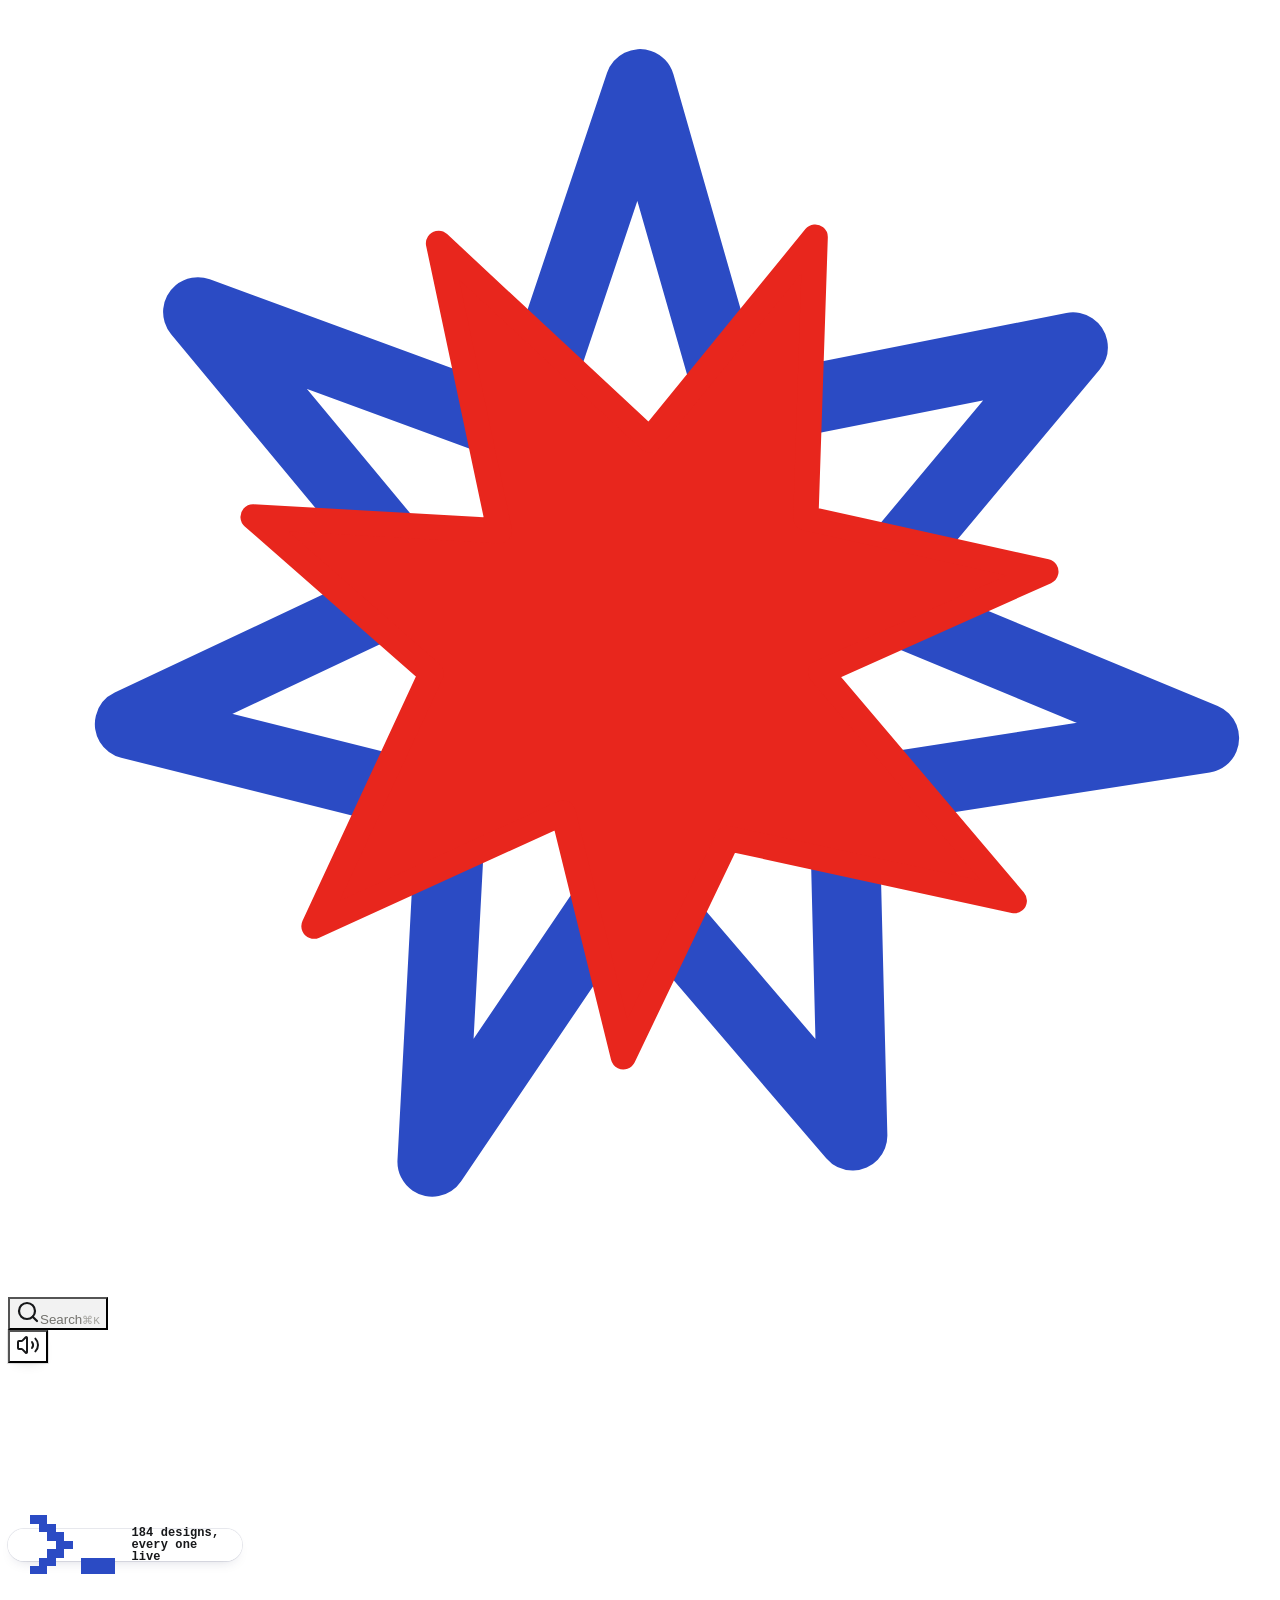
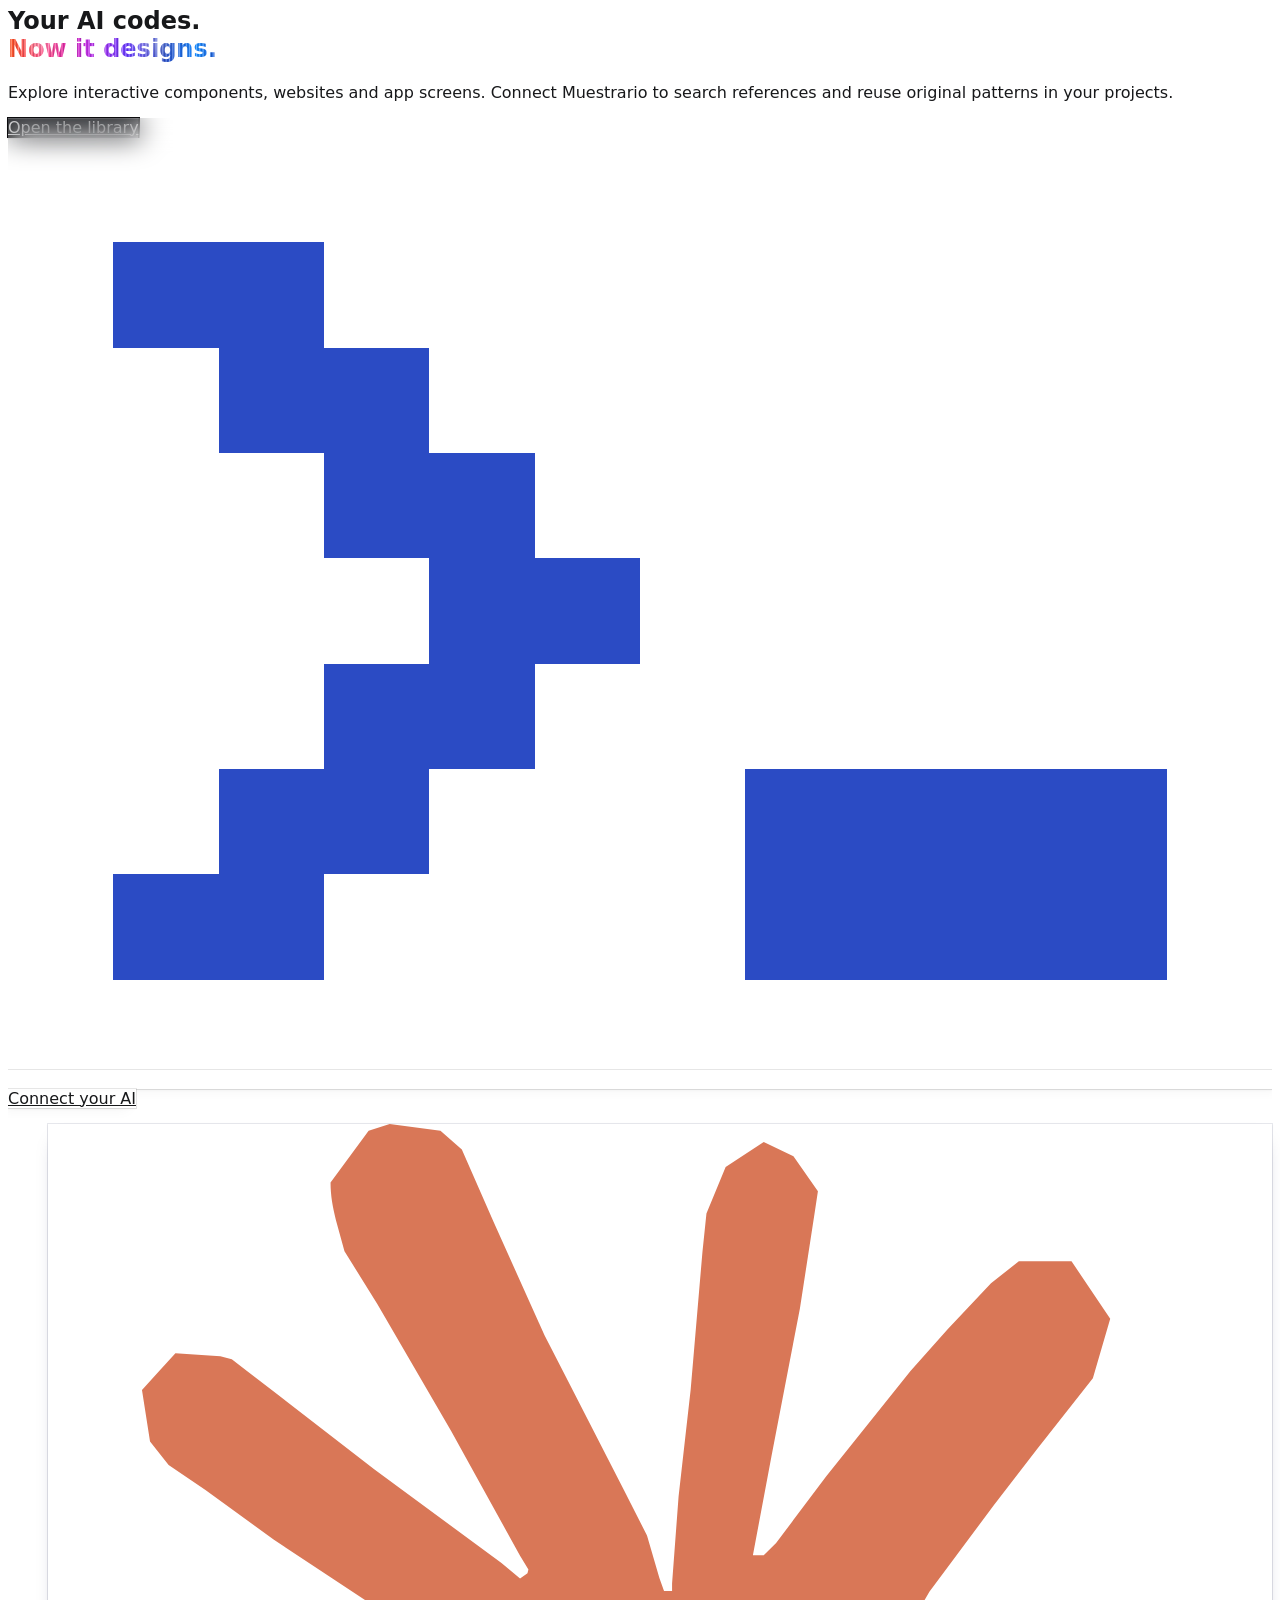
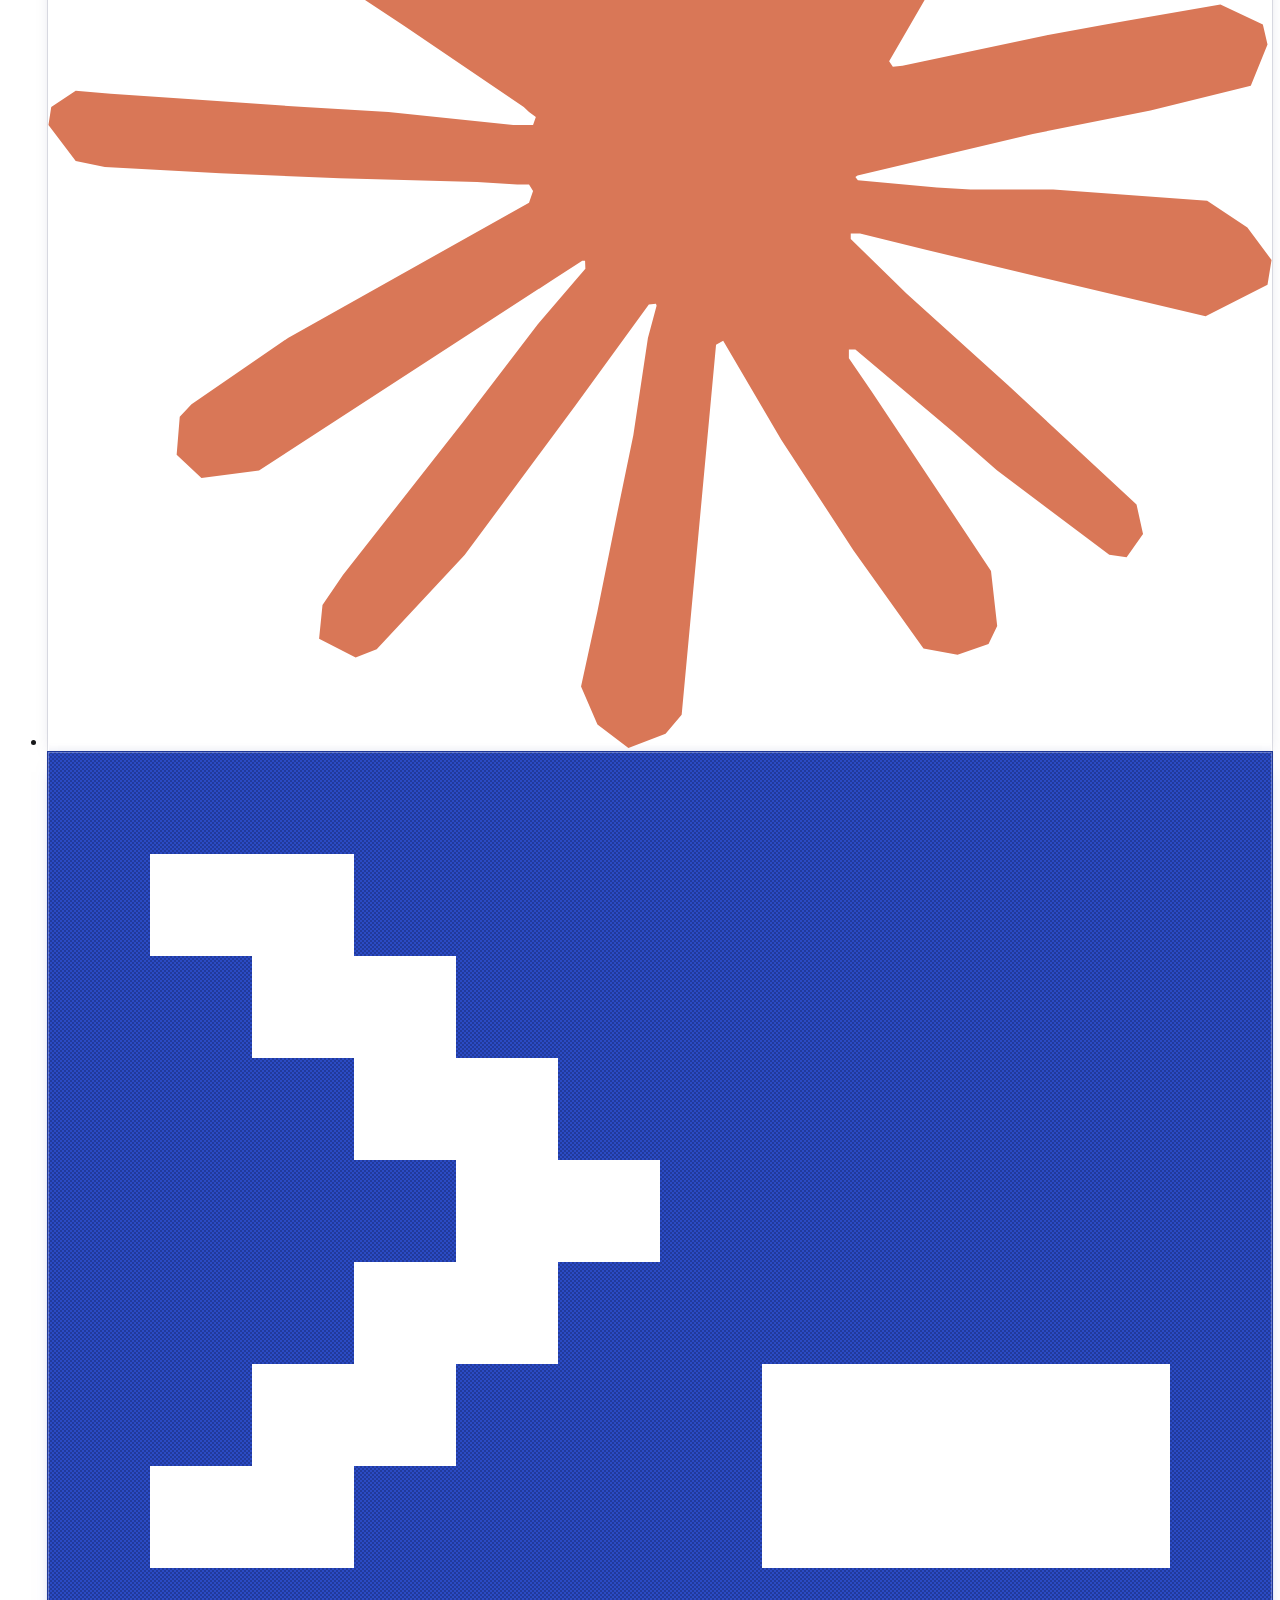
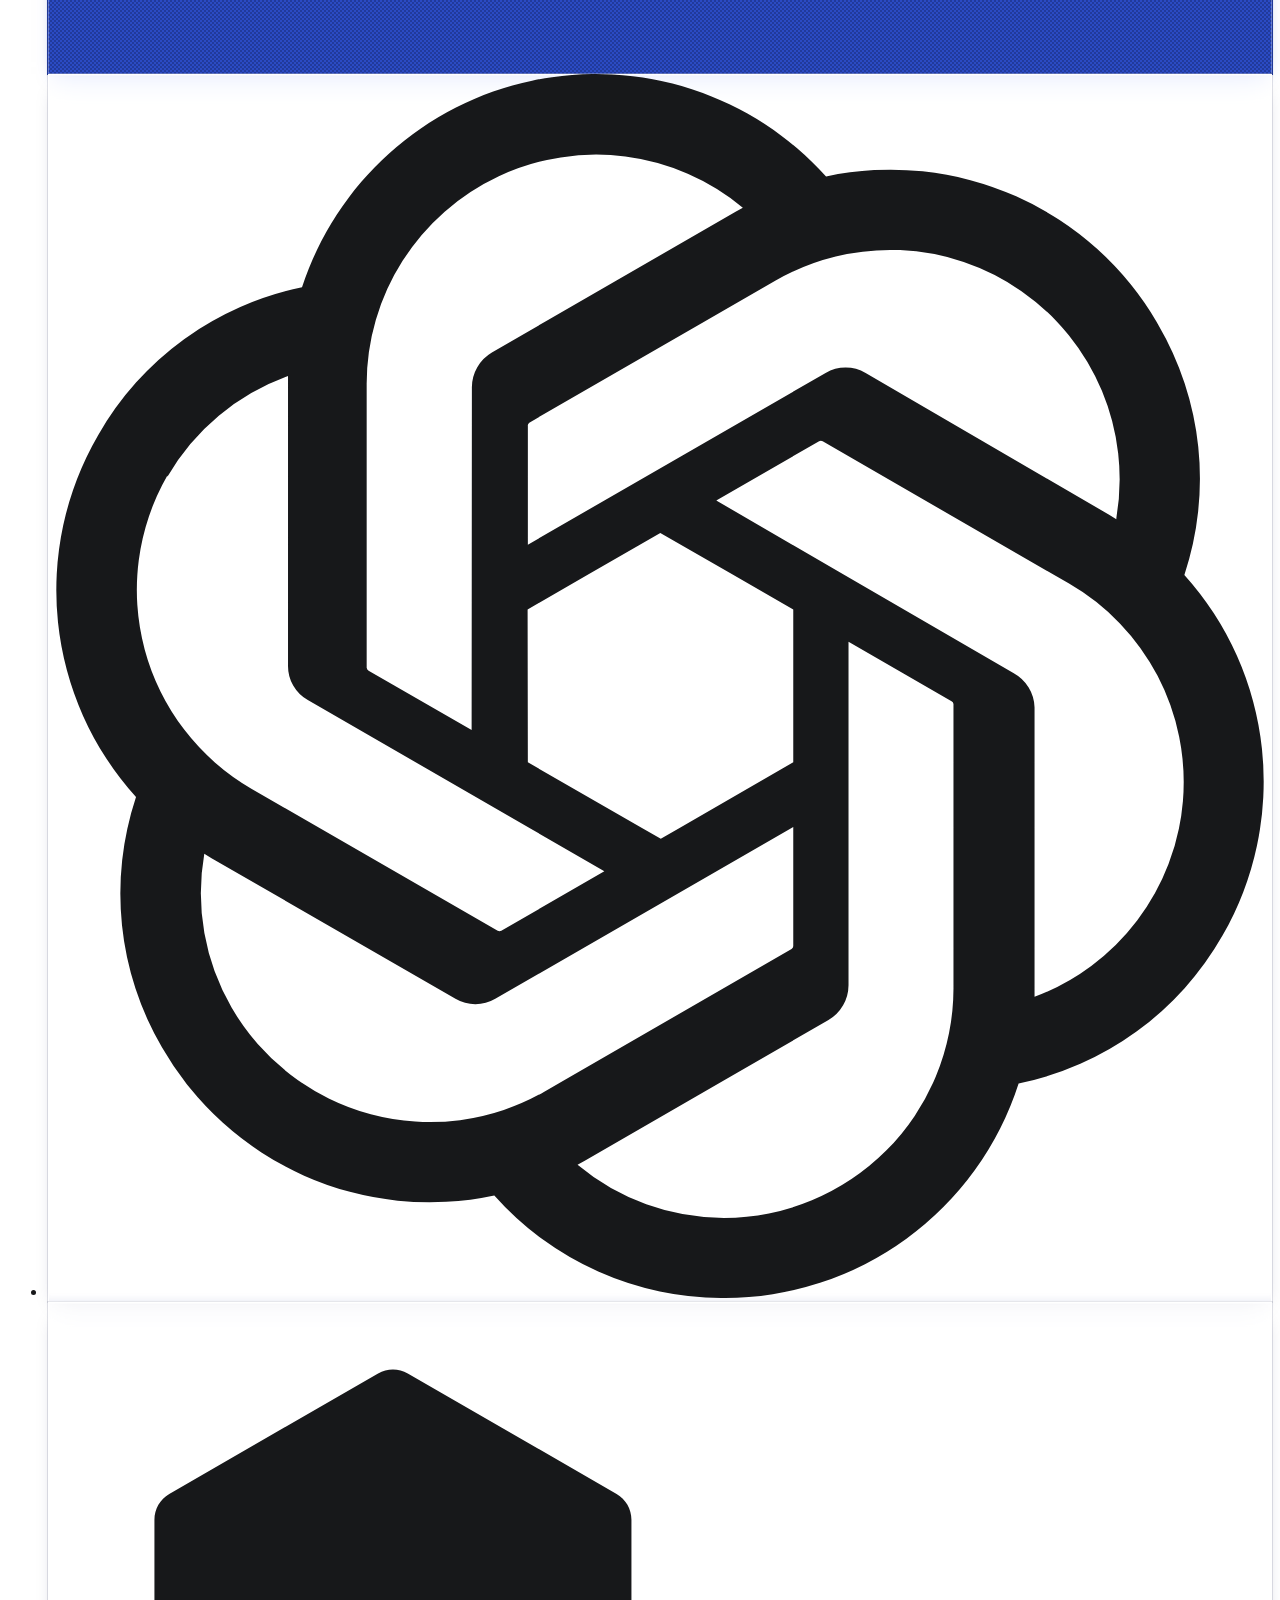
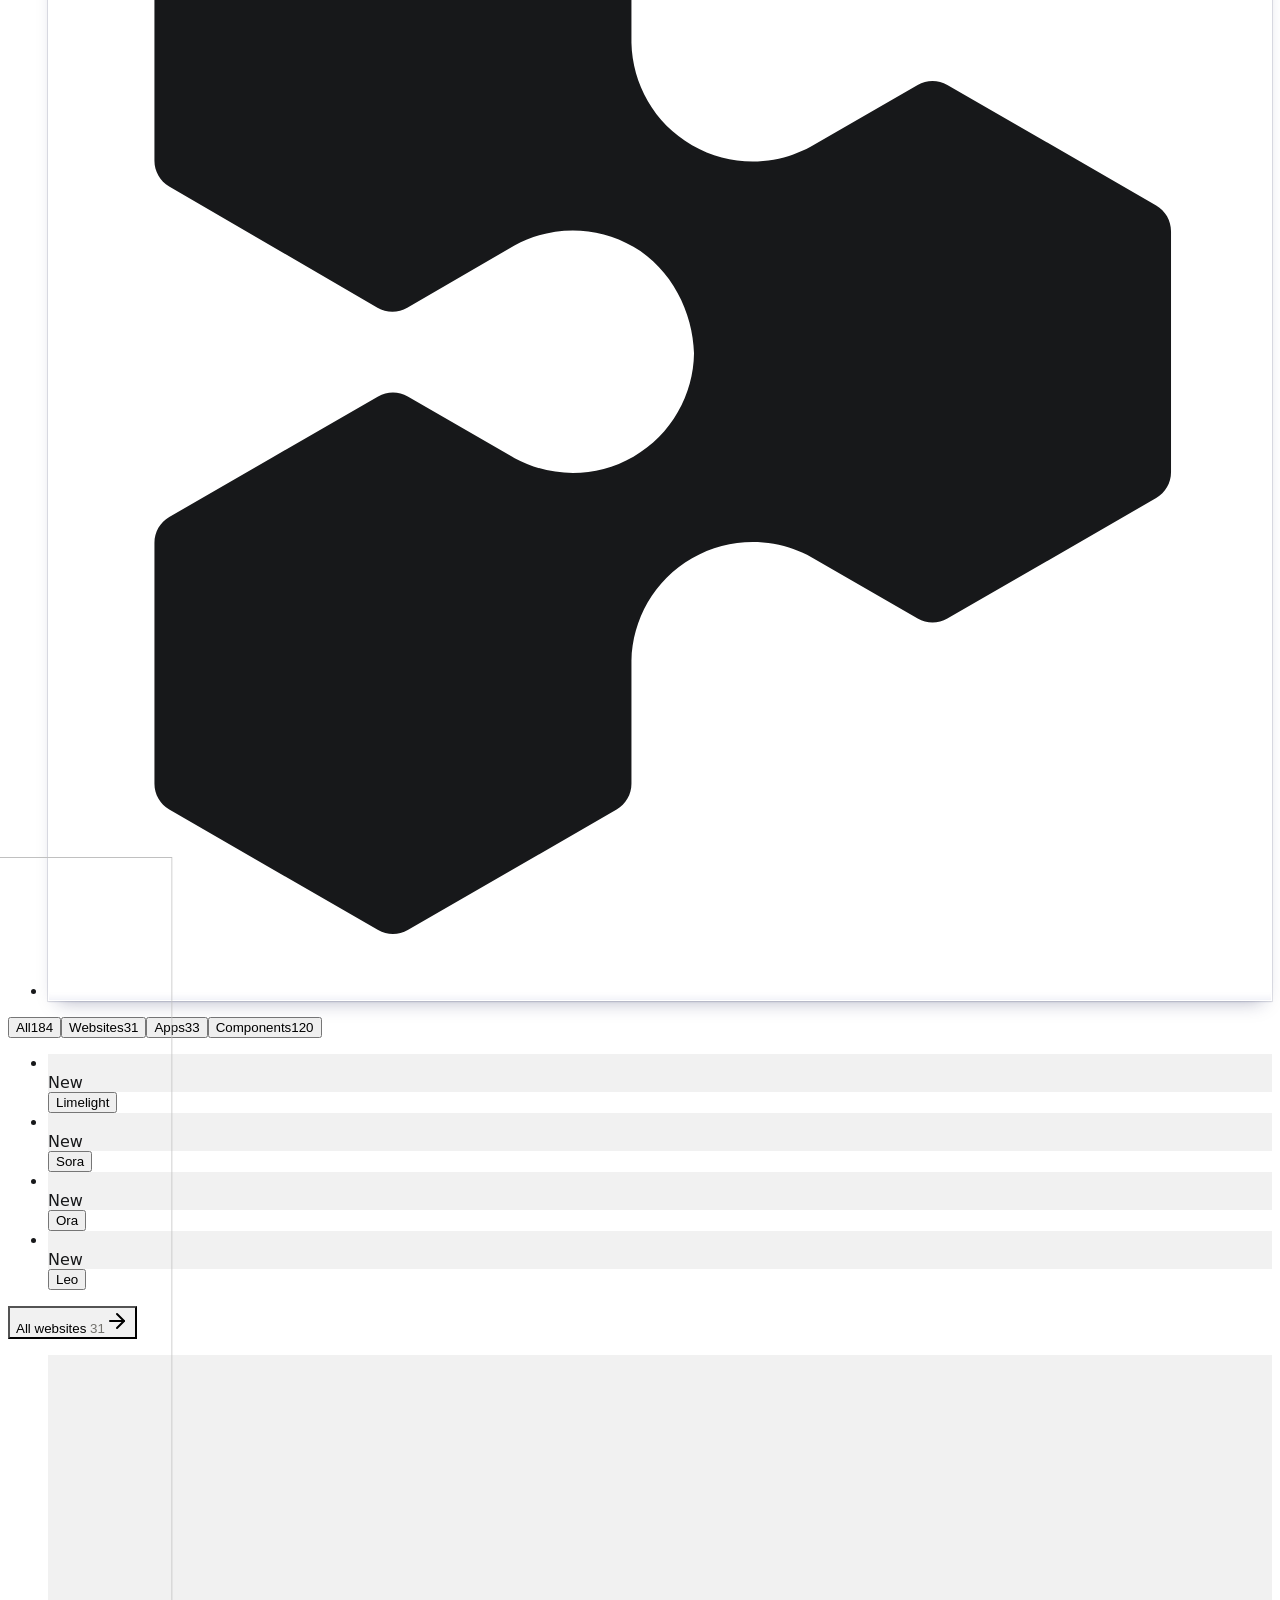
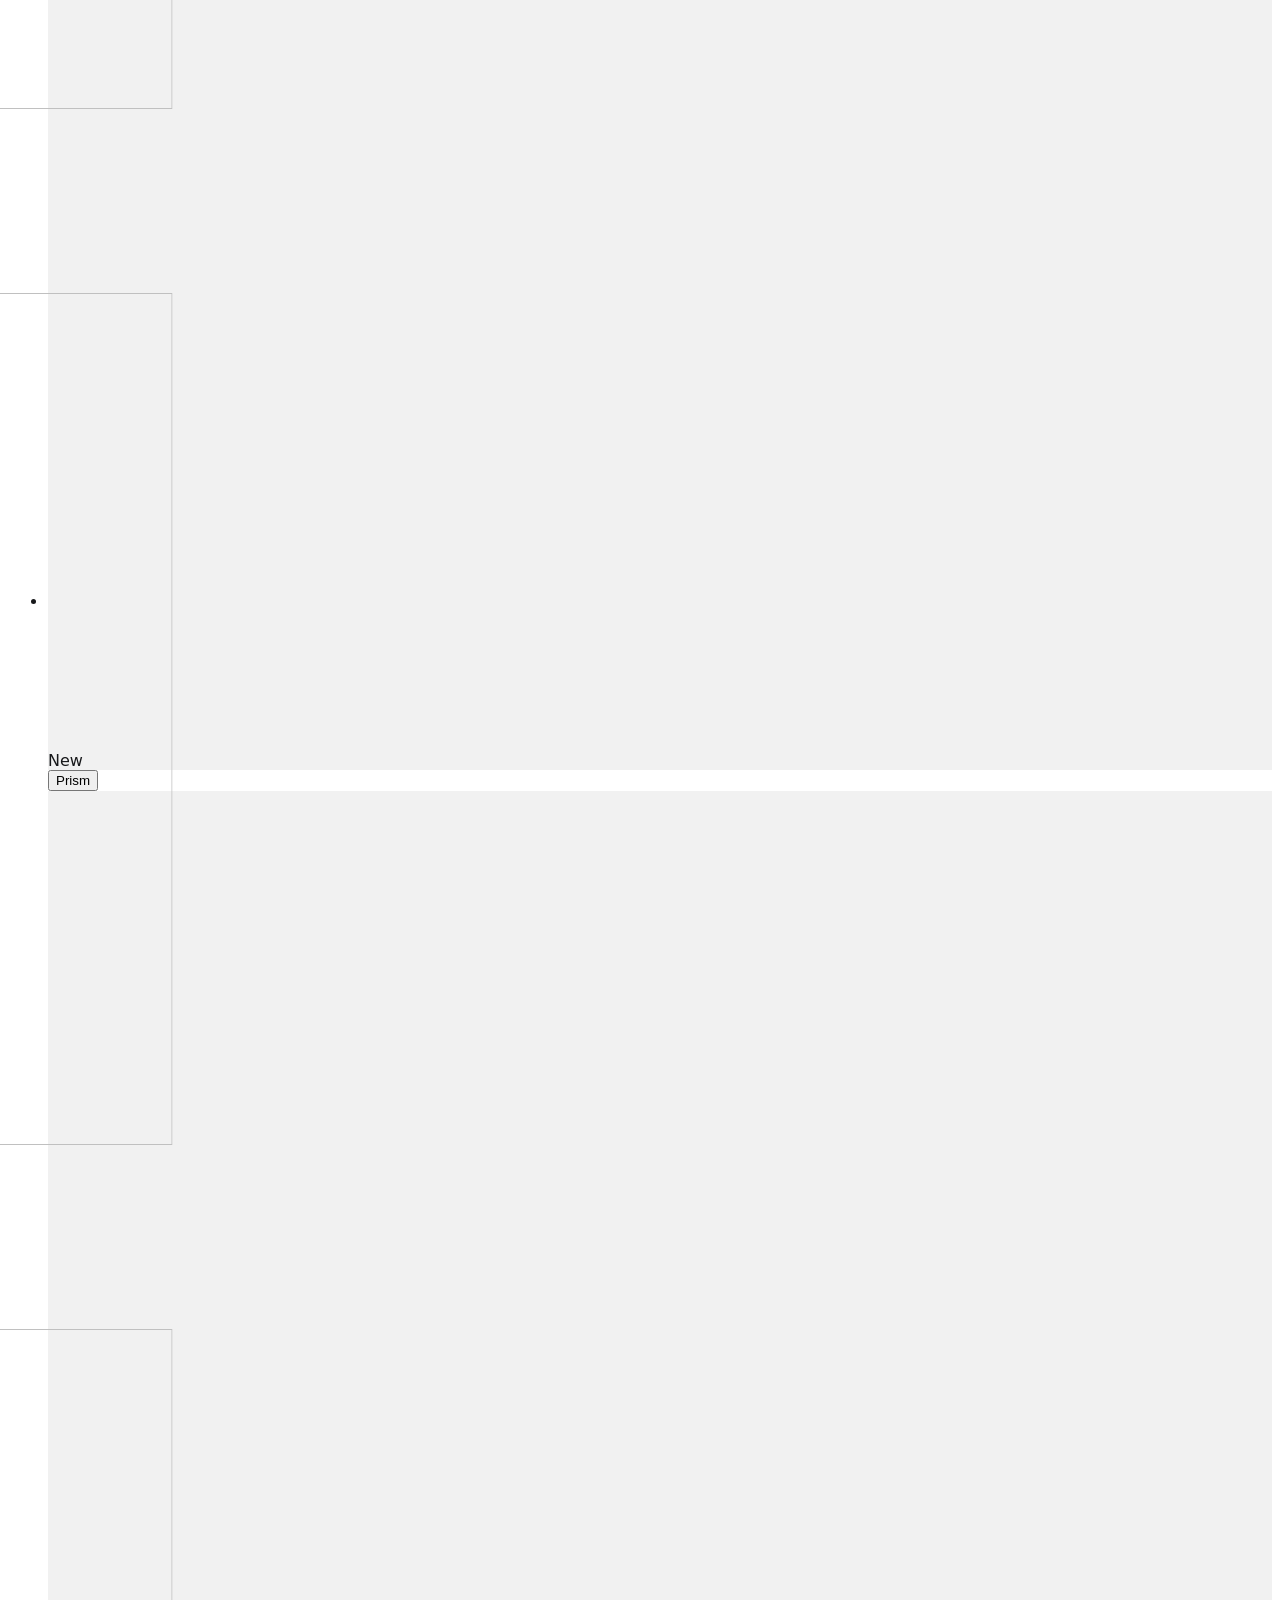
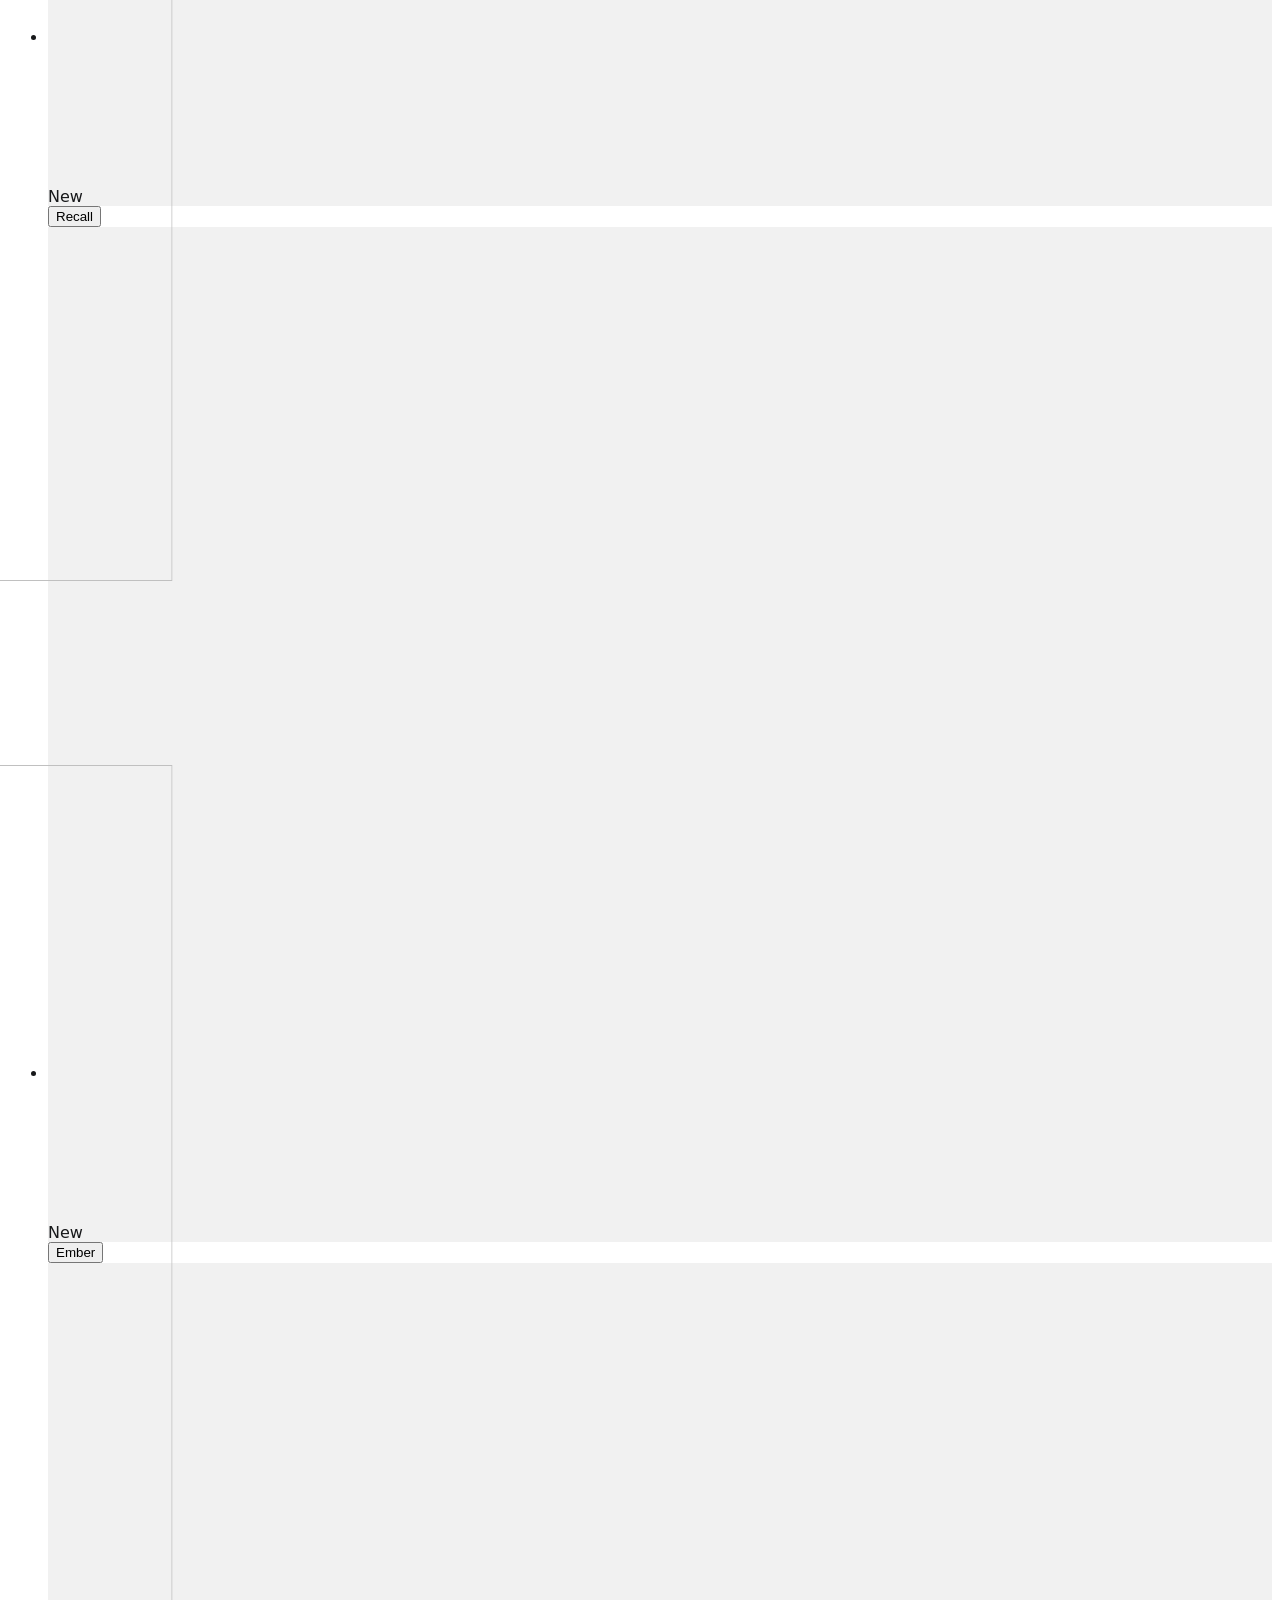
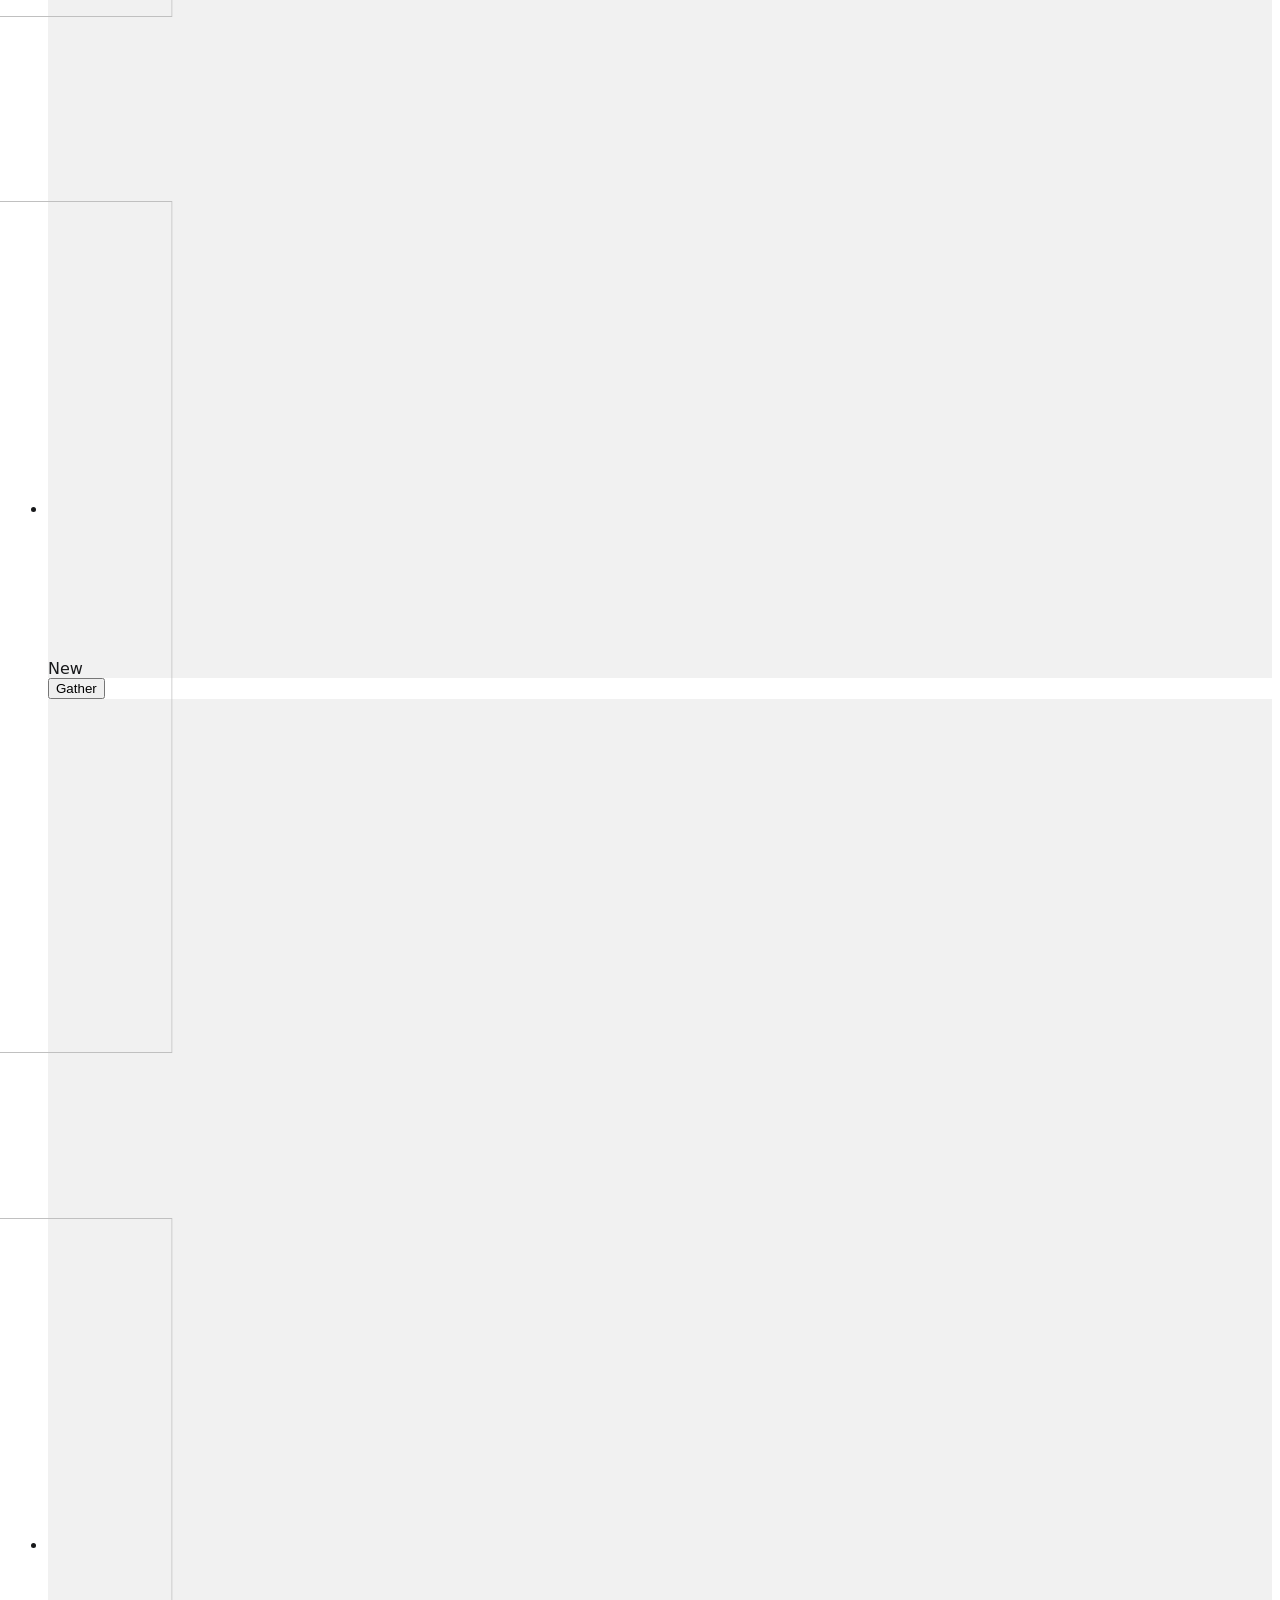
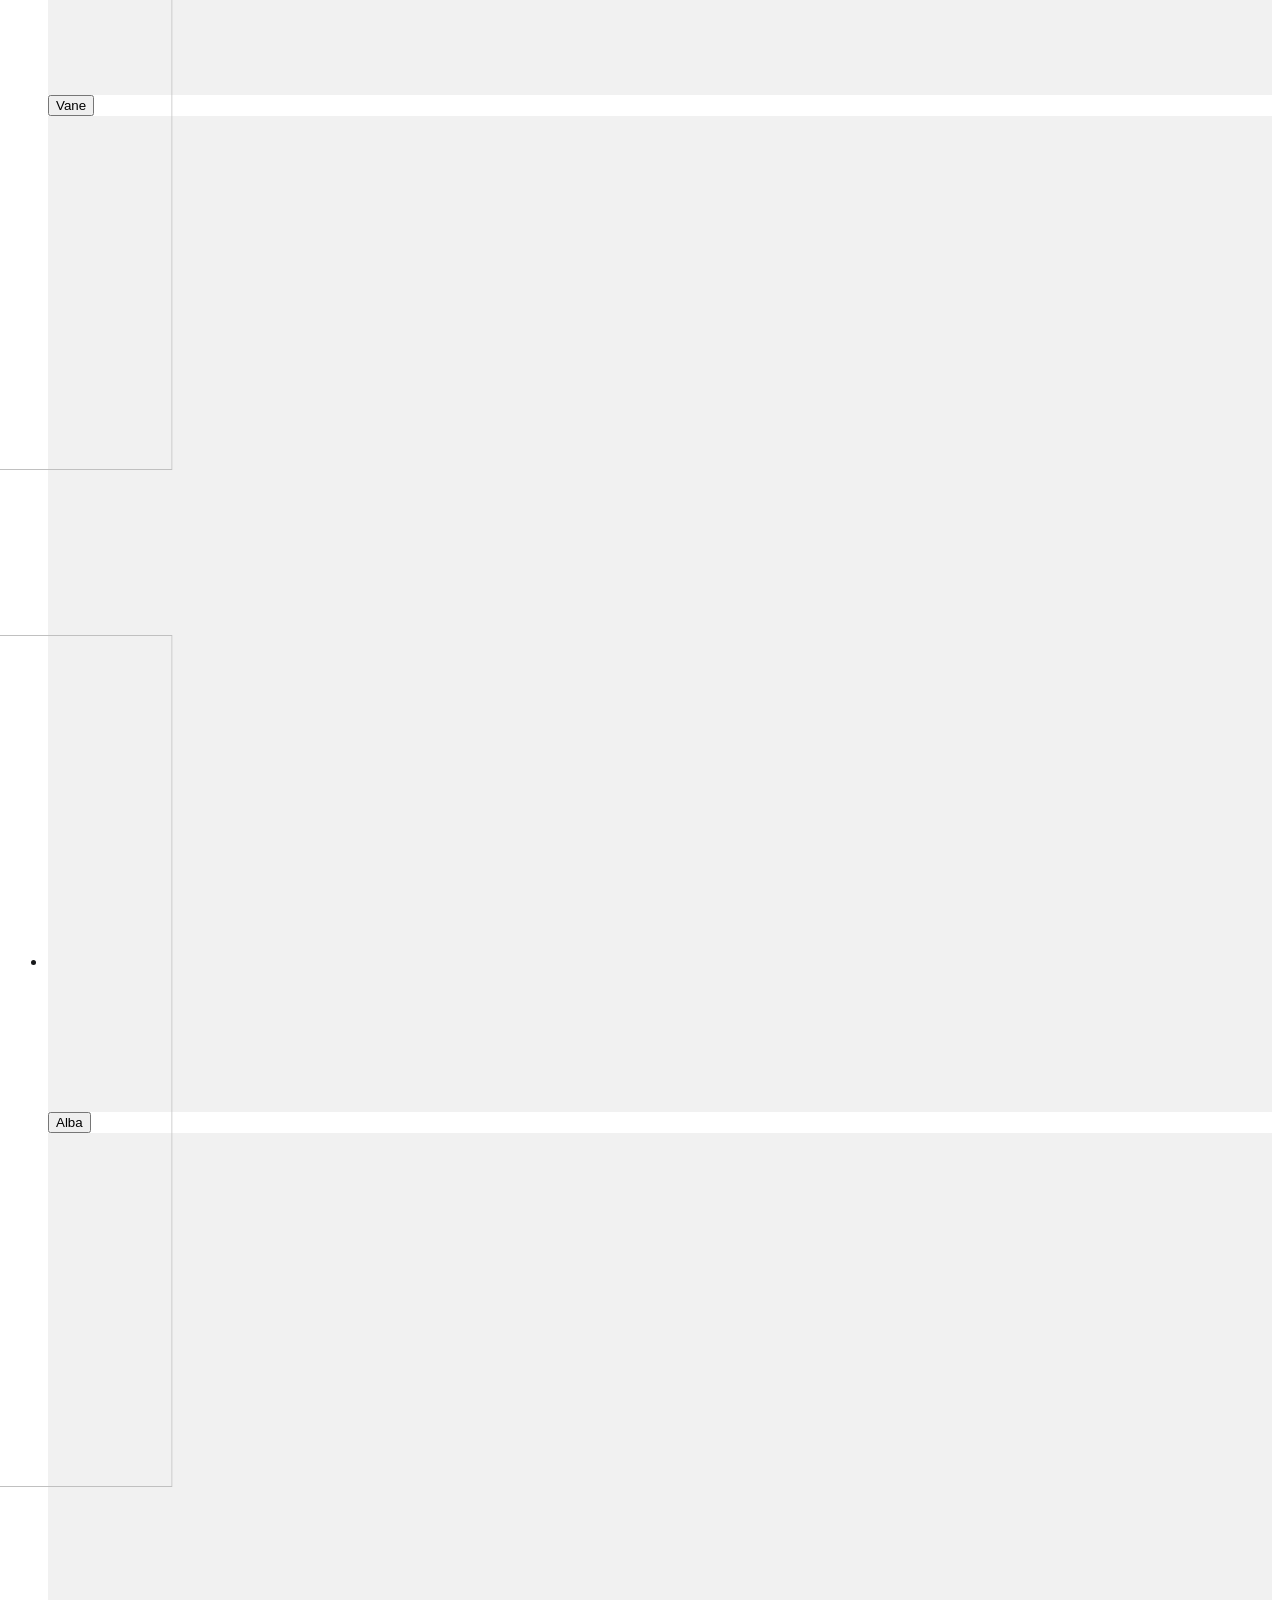
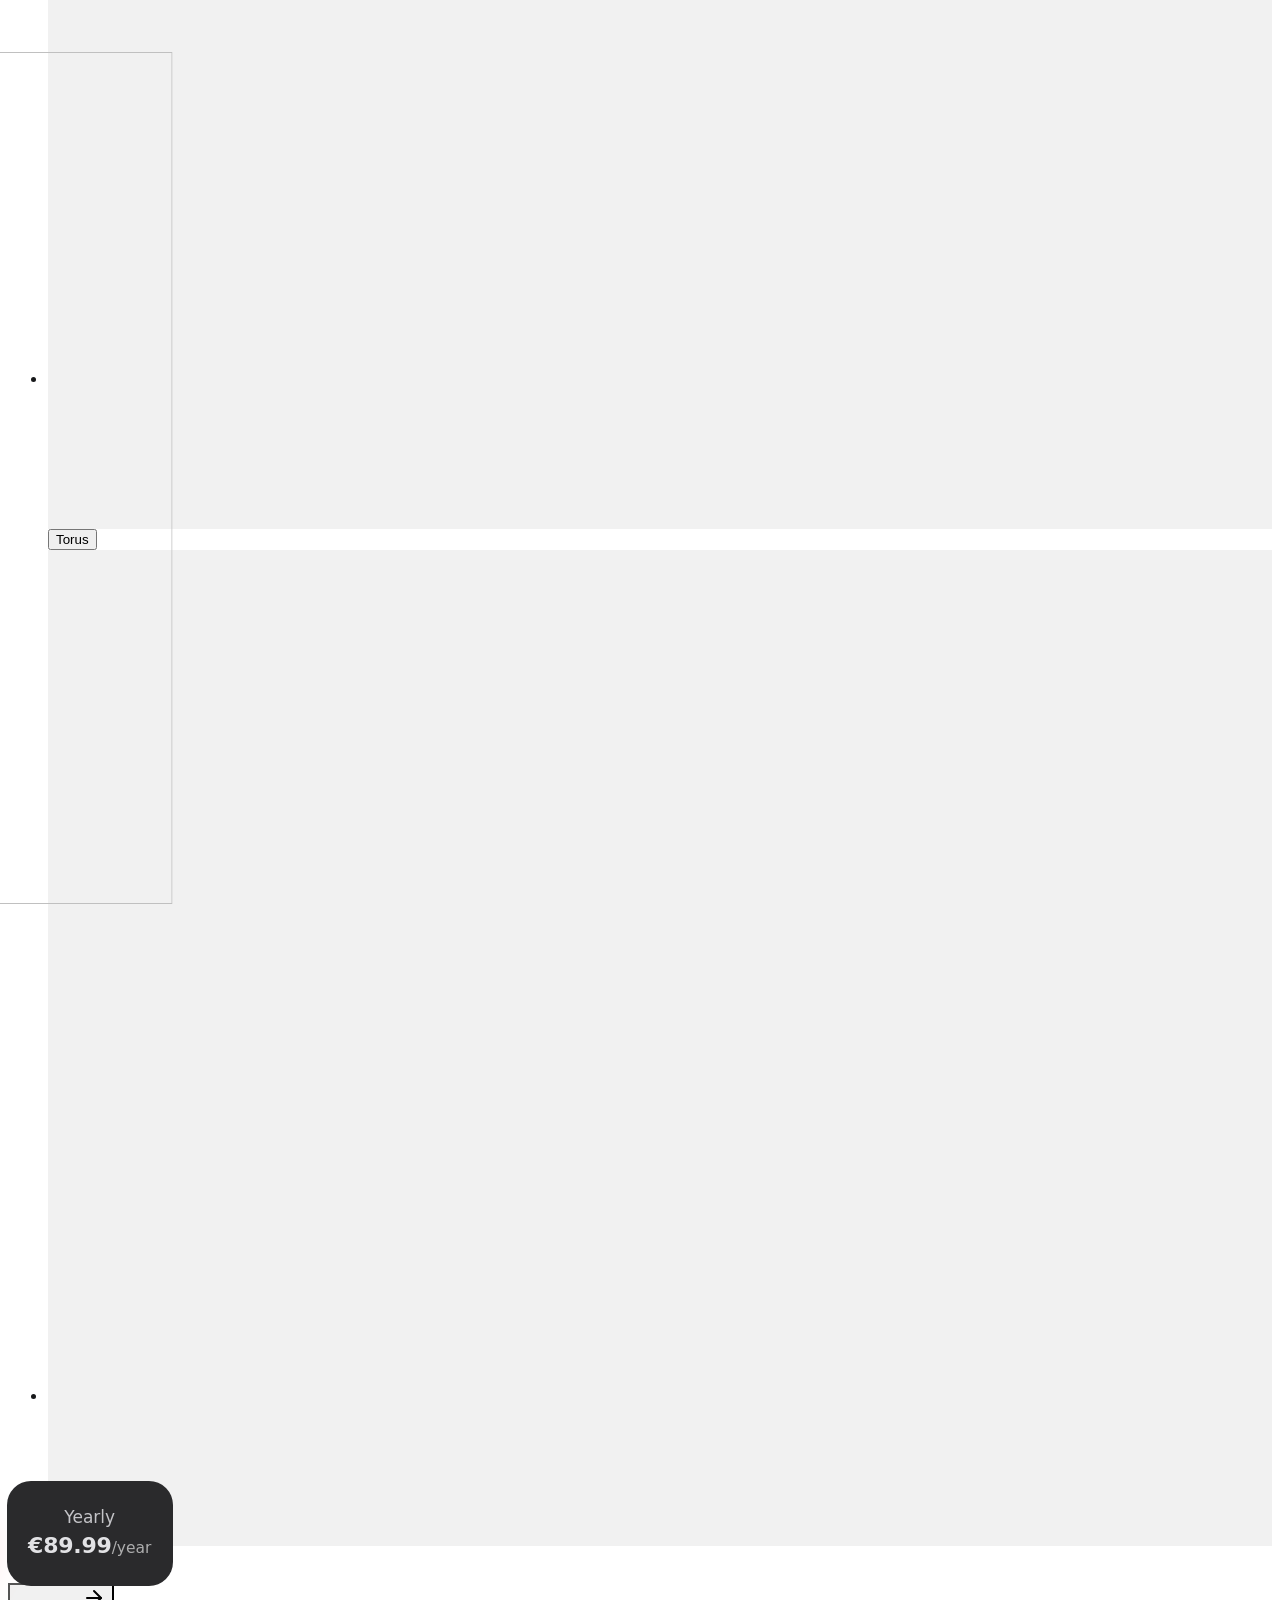
==== commit ecc5e576: "Quita los avisos de pago y conecta el MCP de Muestrario" ====
--- a/construct/index.html
+++ b/construct/index.html
@@ -1,4 +1,4 @@
-<!DOCTYPE html><html data-dpl-id="dpl_7wx7kyyjnbw9K9H67KZNKmpFMYna" lang="en" data-scroll-behavior="smooth" class="host_grotesk_e2ee3b78-module__iyGM_q__variable caveat_d8846ace-module__ZcD41G__variable h-full antialiased"><head><meta charSet="utf-8"/><meta name="viewport" content="width=device-width, initial-scale=1"/><link rel="preload" as="image" href="/muestrario/construct/design/components/memory-card/sail.webp"/><link rel="stylesheet" href="/muestrario/construct/_next/static/chunks/3t8g7sdfzz06q.css?dpl=dpl_7wx7kyyjnbw9K9H67KZNKmpFMYna" data-precedence="next"/><link rel="stylesheet" href="/muestrario/construct/_next/static/chunks/28a0-b61qq4_c.css?dpl=dpl_7wx7kyyjnbw9K9H67KZNKmpFMYna" data-precedence="next"/><link rel="stylesheet" href="/muestrario/construct/_next/static/chunks/0zwmalhvdfh0u.css?dpl=dpl_7wx7kyyjnbw9K9H67KZNKmpFMYna" data-precedence="next"/><link rel="stylesheet" href="/muestrario/construct/_next/static/chunks/1c-kascqw5py8.css?dpl=dpl_7wx7kyyjnbw9K9H67KZNKmpFMYna" data-precedence="next"/><link rel="preload" as="script" fetchPriority="low" href="/muestrario/construct/_next/static/chunks/34h43-uxmoxv3.js?dpl=dpl_7wx7kyyjnbw9K9H67KZNKmpFMYna"/><script src="/muestrario/construct/_next/static/chunks/3nc6x0_y5iwnk.js?dpl=dpl_7wx7kyyjnbw9K9H67KZNKmpFMYna" async=""></script><script src="/muestrario/construct/_next/static/chunks/2u8phr0aj_bca.js?dpl=dpl_7wx7kyyjnbw9K9H67KZNKmpFMYna" async=""></script><script src="/muestrario/construct/_next/static/chunks/3u6xch29lute6.js?dpl=dpl_7wx7kyyjnbw9K9H67KZNKmpFMYna" async=""></script><script src="/muestrario/construct/_next/static/chunks/turbopack-3sd55pkkwg0q1.js?dpl=dpl_7wx7kyyjnbw9K9H67KZNKmpFMYna" async=""></script><script src="/muestrario/construct/_next/static/chunks/0iks7sp1up2qr.js?dpl=dpl_7wx7kyyjnbw9K9H67KZNKmpFMYna" async=""></script><script src="/muestrario/construct/_next/static/chunks/1lt9mlcbpe-u_.js?dpl=dpl_7wx7kyyjnbw9K9H67KZNKmpFMYna" async=""></script><script src="/muestrario/construct/_next/static/chunks/1eopupe7-9we6.js?dpl=dpl_7wx7kyyjnbw9K9H67KZNKmpFMYna" async=""></script><script src="/muestrario/construct/_next/static/chunks/2yl1jv4w6po1z.js?dpl=dpl_7wx7kyyjnbw9K9H67KZNKmpFMYna" async=""></script><script src="/muestrario/construct/_next/static/chunks/1ntn7efqc-iiw.js?dpl=dpl_7wx7kyyjnbw9K9H67KZNKmpFMYna" async=""></script><script src="/muestrario/construct/_next/static/chunks/21vfn-7lgovy4.js?dpl=dpl_7wx7kyyjnbw9K9H67KZNKmpFMYna" async=""></script><script src="/muestrario/construct/_next/static/chunks/2avtw_pr-o8mx.js?dpl=dpl_7wx7kyyjnbw9K9H67KZNKmpFMYna" async=""></script><script src="/muestrario/construct/_next/static/chunks/2zk6-xfx93xfp.js?dpl=dpl_7wx7kyyjnbw9K9H67KZNKmpFMYna" async=""></script><script src="/muestrario/construct/_next/static/chunks/2n8ih7s0fhgy6.js?dpl=dpl_7wx7kyyjnbw9K9H67KZNKmpFMYna" async=""></script><meta name="next-size-adjust" content=""/><title>Construct Design · Hand-made designs your AI can build with · Tobia Donadon</title><meta name="description" content="Hand-made designs your AI can build with: interactive React components, full website heroes and iPhone app screens. Play with every one; with Pro, Claude, Cursor or Codex add them to your project through the MCP."/><meta name="application-name" content="Tobia Donadon"/><link rel="author" href="https://www.tobiadonadon.com"/><meta name="author" content="Tobia Donadon"/><meta name="creator" content="Tobia Donadon"/><meta name="publisher" content="Tobia Donadon"/><meta name="robots" content="index, follow"/><meta name="googlebot" content="index, follow, max-video-preview:-1, max-image-preview:large, max-snippet:-1"/><link rel="canonical" href="https://www.tobiadonadon.com/projects/construct/design"/><meta property="og:title" content="Tobia Donadon, figuring it out in public"/><meta property="og:description" content="I&#x27;m Tobia, 21. I build tools, write about consciousness, and help people launch things. This is where I share what I&#x27;m working on, and figure it out in public."/><meta property="og:url" content="https://www.tobiadonadon.com"/><meta property="og:site_name" content="Tobia Donadon"/><meta property="og:locale" content="en_US"/><meta property="og:image" content="https://www.tobiadonadon.com/opengraph-image?6e8e63928901800f"/><meta property="og:image:type" content="image/png"/><meta property="og:image:width" content="1200"/><meta property="og:image:height" content="630"/><meta property="og:image:alt" content="Tobia Donadon. I build tools, write about consciousness, and help people launch things."/><meta property="og:type" content="website"/><meta name="twitter:card" content="summary_large_image"/><meta name="twitter:title" content="Tobia Donadon, figuring it out in public"/><meta name="twitter:description" content="I&#x27;m Tobia, 21. I build tools, write about consciousness, and help people launch things. This is where I share what I&#x27;m working on, and figure it out in public."/><meta name="twitter:image" content="https://www.tobiadonadon.com/opengraph-image?6e8e63928901800f"/><meta name="twitter:image:alt" content="Tobia Donadon. I build tools, write about consciousness, and help people launch things."/><meta name="twitter:image:type" content="image/png"/><meta name="twitter:image:width" content="1200"/><meta name="twitter:image:height" content="630"/><link rel="icon" href="/icon.png?icon.38xfiqic_79k1.png" sizes="96x96" type="image/png"/><link rel="apple-touch-icon" href="/apple-icon.png?apple-icon.0do4v6szjdfd2.png" sizes="180x180" type="image/png"/><script>(function(){try{if(location.pathname!=="/projects/construct/material/skills/web-designer-pro")return;if(location.search.indexOf("checkout=")>-1){var s=document.createElement("style");s.id="wdp-skip";s.textContent=".wdp-intro{display:none!important}body:has(.wdp-intro) [data-site-nav]{animation:none!important}";document.head.appendChild(s)}}catch(e){}})();</script><script>try{var n=performance.getEntriesByType("navigation")[0];if(n&&n.type==="reload"&&location.pathname==="/"){history.scrollRestoration="manual";if(location.hash)history.replaceState(history.state,"",location.pathname+location.search);window.scrollTo(0,0)}addEventListener("pagehide",function(){if(location.pathname==="/")history.scrollRestoration="manual"})}catch(e){}</script><script src="/muestrario/construct/_next/static/chunks/0cz1d0mv5g_q7.js?dpl=dpl_7wx7kyyjnbw9K9H67KZNKmpFMYna" noModule=""></script></head><body class="min-h-full"><div hidden=""><!--$--><!--/$--></div><div class="fixed top-0 right-3 z-50 pt-[max(0.9rem,env(safe-area-inset-top))] sm:right-auto sm:left-1/2 sm:-translate-x-1/2 sm:pt-6 transition-all duration-700 ease-out opacity-100 translate-y-0" data-site-nav=""><div data-nav-pill="" class="flex items-center gap-1.5 bg-background/72 border border-border backdrop-blur-lg py-1 px-1 rounded-full shadow-lg transition-[transform,opacity] duration-300 ease-out"><a aria-label="Home" data-nav-link="" class="relative cursor-pointer text-[13px] font-medium px-5 py-1.5 rounded-full transition-colors after:absolute after:inset-x-0 after:-inset-y-[7px] after:content-[&#x27;&#x27;] text-foreground/80 hover:text-primary" href="/#home"><span class="hidden md:inline">Home</span><span class="md:hidden"><svg xmlns="http://www.w3.org/2000/svg" width="18" height="18" viewBox="0 0 24 24" fill="none" stroke="currentColor" stroke-width="2.5" stroke-linecap="round" stroke-linejoin="round" class="lucide lucide-house" aria-hidden="true"><path d="M15 21v-8a1 1 0 0 0-1-1h-4a1 1 0 0 0-1 1v8"></path><path d="M3 10a2 2 0 0 1 .709-1.528l7-6a2 2 0 0 1 2.582 0l7 6A2 2 0 0 1 21 10v9a2 2 0 0 1-2 2H5a2 2 0 0 1-2-2z"></path></svg></span></a><a aria-label="Projects" data-nav-link="" data-nav-active="" class="relative cursor-pointer text-[13px] font-medium px-5 py-1.5 rounded-full transition-colors after:absolute after:inset-x-0 after:-inset-y-[7px] after:content-[&#x27;&#x27;] hover:text-primary bg-muted text-primary" href="/#projects"><span class="hidden md:inline">Projects</span><span class="md:hidden"><svg xmlns="http://www.w3.org/2000/svg" width="18" height="18" viewBox="0 0 24 24" fill="none" stroke="currentColor" stroke-width="2.5" stroke-linecap="round" stroke-linejoin="round" class="lucide lucide-layers" aria-hidden="true"><path d="M12.83 2.18a2 2 0 0 0-1.66 0L2.6 6.08a1 1 0 0 0 0 1.83l8.58 3.91a2 2 0 0 0 1.66 0l8.58-3.9a1 1 0 0 0 0-1.83z"></path><path d="M2 12a1 1 0 0 0 .58.91l8.6 3.91a2 2 0 0 0 1.65 0l8.58-3.9A1 1 0 0 0 22 12"></path><path d="M2 17a1 1 0 0 0 .58.91l8.6 3.91a2 2 0 0 0 1.65 0l8.58-3.9A1 1 0 0 0 22 17"></path></svg></span><div class="absolute inset-0 w-full bg-primary/5 rounded-full -z-10"><div data-nav-lamp="" class="absolute -top-2 left-1/2 -translate-x-1/2 w-8 h-1 bg-primary rounded-t-full"><div data-nav-glow="" class="absolute w-12 h-6 bg-primary/20 rounded-full blur-md -top-2 -left-2"></div><div data-nav-glow="" class="absolute w-8 h-6 bg-primary/20 rounded-full blur-md -top-1"></div><div data-nav-glow="" class="absolute w-4 h-4 bg-primary/20 rounded-full blur-sm top-0 left-2"></div></div></div></a><a aria-label="Thoughts" data-nav-link="" class="relative cursor-pointer text-[13px] font-medium px-5 py-1.5 rounded-full transition-colors after:absolute after:inset-x-0 after:-inset-y-[7px] after:content-[&#x27;&#x27;] text-foreground/80 hover:text-primary" href="/#thoughts"><span class="hidden md:inline">Thoughts</span><span class="md:hidden"><svg xmlns="http://www.w3.org/2000/svg" width="18" height="18" viewBox="0 0 24 24" fill="none" stroke="currentColor" stroke-width="2.5" stroke-linecap="round" stroke-linejoin="round" class="lucide lucide-pen-line" aria-hidden="true"><path d="M13 21h8"></path><path d="M21.174 6.812a1 1 0 0 0-3.986-3.987L3.842 16.174a2 2 0 0 0-.5.83l-1.321 4.352a.5.5 0 0 0 .623.622l4.353-1.32a2 2 0 0 0 .83-.497z"></path></svg></span></a></div></div><div class="site-content"><div data-bare="true" class="relative overflow-x-clip satoshi_1158a133-module__uOm1bG__className"><style>body :is([data-site-nav], .site-footer, .back-link) { display: none !important; } body { padding-bottom: 0 !important; background-color: #fff !important; }</style><style>
+<!DOCTYPE html><html data-dpl-id="dpl_7wx7kyyjnbw9K9H67KZNKmpFMYna" lang="en" data-scroll-behavior="smooth" class="host_grotesk_e2ee3b78-module__iyGM_q__variable caveat_d8846ace-module__ZcD41G__variable h-full antialiased"><head><meta charSet="utf-8"/><meta name="viewport" content="width=device-width, initial-scale=1"/><link rel="preload" as="image" href="/muestrario/construct/design/components/memory-card/sail.webp"/><link rel="stylesheet" href="/muestrario/construct/_next/static/chunks/3t8g7sdfzz06q.css?dpl=dpl_7wx7kyyjnbw9K9H67KZNKmpFMYna&mirror=2c9976f81eff" data-precedence="next"/><link rel="stylesheet" href="/muestrario/construct/_next/static/chunks/28a0-b61qq4_c.css?dpl=dpl_7wx7kyyjnbw9K9H67KZNKmpFMYna&mirror=2c9976f81eff" data-precedence="next"/><link rel="stylesheet" href="/muestrario/construct/_next/static/chunks/0zwmalhvdfh0u.css?dpl=dpl_7wx7kyyjnbw9K9H67KZNKmpFMYna&mirror=2c9976f81eff" data-precedence="next"/><link rel="stylesheet" href="/muestrario/construct/_next/static/chunks/1c-kascqw5py8.css?dpl=dpl_7wx7kyyjnbw9K9H67KZNKmpFMYna&mirror=2c9976f81eff" data-precedence="next"/><link rel="preload" as="script" fetchPriority="low" href="/muestrario/construct/_next/static/chunks/34h43-uxmoxv3.js?dpl=dpl_7wx7kyyjnbw9K9H67KZNKmpFMYna&mirror=2c9976f81eff"/><script src="/muestrario/construct/_next/static/chunks/3nc6x0_y5iwnk.js?dpl=dpl_7wx7kyyjnbw9K9H67KZNKmpFMYna&mirror=2c9976f81eff" async=""></script><script src="/muestrario/construct/_next/static/chunks/2u8phr0aj_bca.js?dpl=dpl_7wx7kyyjnbw9K9H67KZNKmpFMYna&mirror=2c9976f81eff" async=""></script><script src="/muestrario/construct/_next/static/chunks/3u6xch29lute6.js?dpl=dpl_7wx7kyyjnbw9K9H67KZNKmpFMYna&mirror=2c9976f81eff" async=""></script><script src="/muestrario/construct/_next/static/chunks/turbopack-3sd55pkkwg0q1.js?dpl=dpl_7wx7kyyjnbw9K9H67KZNKmpFMYna&mirror=2c9976f81eff" async=""></script><script src="/muestrario/construct/_next/static/chunks/0iks7sp1up2qr.js?dpl=dpl_7wx7kyyjnbw9K9H67KZNKmpFMYna&mirror=2c9976f81eff" async=""></script><script src="/muestrario/construct/_next/static/chunks/1lt9mlcbpe-u_.js?dpl=dpl_7wx7kyyjnbw9K9H67KZNKmpFMYna&mirror=2c9976f81eff" async=""></script><script src="/muestrario/construct/_next/static/chunks/1eopupe7-9we6.js?dpl=dpl_7wx7kyyjnbw9K9H67KZNKmpFMYna&mirror=2c9976f81eff" async=""></script><script src="/muestrario/construct/_next/static/chunks/2yl1jv4w6po1z.js?dpl=dpl_7wx7kyyjnbw9K9H67KZNKmpFMYna&mirror=2c9976f81eff" async=""></script><script src="/muestrario/construct/_next/static/chunks/1ntn7efqc-iiw.js?dpl=dpl_7wx7kyyjnbw9K9H67KZNKmpFMYna&mirror=2c9976f81eff" async=""></script><script src="/muestrario/construct/_next/static/chunks/21vfn-7lgovy4.js?dpl=dpl_7wx7kyyjnbw9K9H67KZNKmpFMYna&mirror=2c9976f81eff" async=""></script><script src="/muestrario/construct/_next/static/chunks/2avtw_pr-o8mx.js?dpl=dpl_7wx7kyyjnbw9K9H67KZNKmpFMYna&mirror=2c9976f81eff" async=""></script><script src="/muestrario/construct/_next/static/chunks/2zk6-xfx93xfp.js?dpl=dpl_7wx7kyyjnbw9K9H67KZNKmpFMYna&mirror=2c9976f81eff" async=""></script><script src="/muestrario/construct/_next/static/chunks/2n8ih7s0fhgy6.js?dpl=dpl_7wx7kyyjnbw9K9H67KZNKmpFMYna&mirror=2c9976f81eff" async=""></script><meta name="next-size-adjust" content=""/><title>Construct Design · Hand-made designs your AI can build with · Tobia Donadon</title><meta name="description" content="Hand-made designs your AI can build with: interactive React components, full website heroes and iPhone app screens. Play with every one; with Pro, Claude, Cursor or Codex add them to your project through the MCP."/><meta name="application-name" content="Tobia Donadon"/><link rel="author" href="https://www.tobiadonadon.com"/><meta name="author" content="Tobia Donadon"/><meta name="creator" content="Tobia Donadon"/><meta name="publisher" content="Tobia Donadon"/><meta name="robots" content="index, follow"/><meta name="googlebot" content="index, follow, max-video-preview:-1, max-image-preview:large, max-snippet:-1"/><link rel="canonical" href="https://www.tobiadonadon.com/projects/construct/design"/><meta property="og:title" content="Tobia Donadon, figuring it out in public"/><meta property="og:description" content="I&#x27;m Tobia, 21. I build tools, write about consciousness, and help people launch things. This is where I share what I&#x27;m working on, and figure it out in public."/><meta property="og:url" content="https://www.tobiadonadon.com"/><meta property="og:site_name" content="Tobia Donadon"/><meta property="og:locale" content="en_US"/><meta property="og:image" content="https://www.tobiadonadon.com/opengraph-image?6e8e63928901800f"/><meta property="og:image:type" content="image/png"/><meta property="og:image:width" content="1200"/><meta property="og:image:height" content="630"/><meta property="og:image:alt" content="Tobia Donadon. I build tools, write about consciousness, and help people launch things."/><meta property="og:type" content="website"/><meta name="twitter:card" content="summary_large_image"/><meta name="twitter:title" content="Tobia Donadon, figuring it out in public"/><meta name="twitter:description" content="I&#x27;m Tobia, 21. I build tools, write about consciousness, and help people launch things. This is where I share what I&#x27;m working on, and figure it out in public."/><meta name="twitter:image" content="https://www.tobiadonadon.com/opengraph-image?6e8e63928901800f"/><meta name="twitter:image:alt" content="Tobia Donadon. I build tools, write about consciousness, and help people launch things."/><meta name="twitter:image:type" content="image/png"/><meta name="twitter:image:width" content="1200"/><meta name="twitter:image:height" content="630"/><link rel="icon" href="/icon.png?icon.38xfiqic_79k1.png" sizes="96x96" type="image/png"/><link rel="apple-touch-icon" href="/apple-icon.png?apple-icon.0do4v6szjdfd2.png" sizes="180x180" type="image/png"/><script>(function(){try{if(location.pathname!=="/projects/construct/material/skills/web-designer-pro")return;if(location.search.indexOf("checkout=")>-1){var s=document.createElement("style");s.id="wdp-skip";s.textContent=".wdp-intro{display:none!important}body:has(.wdp-intro) [data-site-nav]{animation:none!important}";document.head.appendChild(s)}}catch(e){}})();</script><script>try{var n=performance.getEntriesByType("navigation")[0];if(n&&n.type==="reload"&&location.pathname==="/"){history.scrollRestoration="manual";if(location.hash)history.replaceState(history.state,"",location.pathname+location.search);window.scrollTo(0,0)}addEventListener("pagehide",function(){if(location.pathname==="/")history.scrollRestoration="manual"})}catch(e){}</script><script src="/muestrario/construct/_next/static/chunks/0cz1d0mv5g_q7.js?dpl=dpl_7wx7kyyjnbw9K9H67KZNKmpFMYna&mirror=2c9976f81eff" noModule=""></script></head><body class="min-h-full"><div hidden=""><!--$--><!--/$--></div><div class="fixed top-0 right-3 z-50 pt-[max(0.9rem,env(safe-area-inset-top))] sm:right-auto sm:left-1/2 sm:-translate-x-1/2 sm:pt-6 transition-all duration-700 ease-out opacity-100 translate-y-0" data-site-nav=""><div data-nav-pill="" class="flex items-center gap-1.5 bg-background/72 border border-border backdrop-blur-lg py-1 px-1 rounded-full shadow-lg transition-[transform,opacity] duration-300 ease-out"><a aria-label="Home" data-nav-link="" class="relative cursor-pointer text-[13px] font-medium px-5 py-1.5 rounded-full transition-colors after:absolute after:inset-x-0 after:-inset-y-[7px] after:content-[&#x27;&#x27;] text-foreground/80 hover:text-primary" href="/#home"><span class="hidden md:inline">Home</span><span class="md:hidden"><svg xmlns="http://www.w3.org/2000/svg" width="18" height="18" viewBox="0 0 24 24" fill="none" stroke="currentColor" stroke-width="2.5" stroke-linecap="round" stroke-linejoin="round" class="lucide lucide-house" aria-hidden="true"><path d="M15 21v-8a1 1 0 0 0-1-1h-4a1 1 0 0 0-1 1v8"></path><path d="M3 10a2 2 0 0 1 .709-1.528l7-6a2 2 0 0 1 2.582 0l7 6A2 2 0 0 1 21 10v9a2 2 0 0 1-2 2H5a2 2 0 0 1-2-2z"></path></svg></span></a><a aria-label="Projects" data-nav-link="" data-nav-active="" class="relative cursor-pointer text-[13px] font-medium px-5 py-1.5 rounded-full transition-colors after:absolute after:inset-x-0 after:-inset-y-[7px] after:content-[&#x27;&#x27;] hover:text-primary bg-muted text-primary" href="/#projects"><span class="hidden md:inline">Projects</span><span class="md:hidden"><svg xmlns="http://www.w3.org/2000/svg" width="18" height="18" viewBox="0 0 24 24" fill="none" stroke="currentColor" stroke-width="2.5" stroke-linecap="round" stroke-linejoin="round" class="lucide lucide-layers" aria-hidden="true"><path d="M12.83 2.18a2 2 0 0 0-1.66 0L2.6 6.08a1 1 0 0 0 0 1.83l8.58 3.91a2 2 0 0 0 1.66 0l8.58-3.9a1 1 0 0 0 0-1.83z"></path><path d="M2 12a1 1 0 0 0 .58.91l8.6 3.91a2 2 0 0 0 1.65 0l8.58-3.9A1 1 0 0 0 22 12"></path><path d="M2 17a1 1 0 0 0 .58.91l8.6 3.91a2 2 0 0 0 1.65 0l8.58-3.9A1 1 0 0 0 22 17"></path></svg></span><div class="absolute inset-0 w-full bg-primary/5 rounded-full -z-10"><div data-nav-lamp="" class="absolute -top-2 left-1/2 -translate-x-1/2 w-8 h-1 bg-primary rounded-t-full"><div data-nav-glow="" class="absolute w-12 h-6 bg-primary/20 rounded-full blur-md -top-2 -left-2"></div><div data-nav-glow="" class="absolute w-8 h-6 bg-primary/20 rounded-full blur-md -top-1"></div><div data-nav-glow="" class="absolute w-4 h-4 bg-primary/20 rounded-full blur-sm top-0 left-2"></div></div></div></a><a aria-label="Thoughts" data-nav-link="" class="relative cursor-pointer text-[13px] font-medium px-5 py-1.5 rounded-full transition-colors after:absolute after:inset-x-0 after:-inset-y-[7px] after:content-[&#x27;&#x27;] text-foreground/80 hover:text-primary" href="/#thoughts"><span class="hidden md:inline">Thoughts</span><span class="md:hidden"><svg xmlns="http://www.w3.org/2000/svg" width="18" height="18" viewBox="0 0 24 24" fill="none" stroke="currentColor" stroke-width="2.5" stroke-linecap="round" stroke-linejoin="round" class="lucide lucide-pen-line" aria-hidden="true"><path d="M13 21h8"></path><path d="M21.174 6.812a1 1 0 0 0-3.986-3.987L3.842 16.174a2 2 0 0 0-.5.83l-1.321 4.352a.5.5 0 0 0 .623.622l4.353-1.32a2 2 0 0 0 .83-.497z"></path></svg></span></a></div></div><div class="site-content"><div data-bare="true" class="relative overflow-x-clip satoshi_1158a133-module__uOm1bG__className"><style>body :is([data-site-nav], .site-footer, .back-link) { display: none !important; } body { padding-bottom: 0 !important; background-color: #fff !important; }</style><style>
 .cd-site { --cd-blue: #2b4bc4; --cd-yellow: #ffe81a; --ink: #17181a; --muted: #6b6a66; }
 .cd-rise { animation: cd-rise .8s cubic-bezier(.2,.8,.2,1) both; }
 @keyframes cd-rise { from { opacity: 0; transform: translateY(10px); } }
@@ -218,7 +218,7 @@
   .cd-eq[data-on="1"] i:nth-child(4) { transform: scaleY(.4); }
   .cd-glass, .cd-cta, .cd-cta-ink, .cd-tile, .cd-logo svg { transition: none; }
 }
- body { font-family: 'satoshi', 'satoshi Fallback', ui-sans-serif, system-ui, sans-serif; }</style><div class="cd-site min-h-screen bg-white antialiased" style="color:#17181a"><header class="cd-nav sticky top-0 z-40"><div class="relative flex h-[68px] items-center gap-2 px-4 md:px-6"><a class="cd-logo mr-3 flex items-center rounded-lg focus-visible:outline focus-visible:outline-2 focus-visible:outline-offset-2 focus-visible:outline-[#17181a]" aria-label="Construct Design, home" href="/projects/construct/design"><span class="inline-block shrink-0" style="width:34px;height:34px" aria-hidden="true"><svg viewBox="0 0 100 100" class="h-full w-full" aria-hidden="true"><path d="M50.00 6.00L57.48 32.14L84.26 26.83L67.72 46.60L94.65 57.76L66.15 62.20L66.82 89.22L49.03 68.45L33.56 91.29L35.07 63.01L9.62 56.65L32.95 45.64L15.02 24.05L40.77 33.49Z" fill="none" stroke="#2B4BC4" stroke-width="5.5" stroke-linejoin="round"></path><path d="M63.86 18.12L63.12 40.37L82.11 44.59L64.29 52.56L79.61 70.62L56.96 65.69L48.68 82.97L43.92 63.67L24.21 72.64L33.49 52.64L19.39 40.26L38.88 41.36L34.06 18.62L50.77 34.18Z" fill="#E8261D" stroke="#E8261D" stroke-width="2" stroke-linejoin="round"></path></svg></span></a><nav aria-label="Main" class="flex items-center rounded-full border-border bg-card cd-glass h-11 gap-0.5 border-0 p-1 shadow-none max-xl:hidden" style="opacity:0;transform:scale(0.94)"><a aria-label="All" aria-current="page" class="group/item relative flex items-center justify-center rounded-full transition-[background-color,color,scale] duration-200 active:scale-[0.96] focus-visible:outline-2 focus-visible:outline-offset-2 focus-visible:outline-current cd-toggle text-[#17181a] h-9 min-w-9 px-3" href="/projects/construct/design"><svg xmlns="http://www.w3.org/2000/svg" width="17" height="17" viewBox="0 0 24 24" fill="none" stroke="currentColor" stroke-width="2" stroke-linecap="round" stroke-linejoin="round" class="lucide lucide-layout-grid shrink-0" aria-hidden="true"><rect width="7" height="7" x="3" y="3" rx="1"></rect><rect width="7" height="7" x="14" y="3" rx="1"></rect><rect width="7" height="7" x="14" y="14" rx="1"></rect><rect width="7" height="7" x="3" y="14" rx="1"></rect></svg><span class="overflow-hidden whitespace-nowrap text-[13.5px] font-medium leading-none" aria-hidden="false" style="width:auto;opacity:1;margin-left:8px">All</span></a><a aria-label="Components" class="group/item relative flex items-center justify-center rounded-full transition-[background-color,color,scale] duration-200 active:scale-[0.96] focus-visible:outline-2 focus-visible:outline-offset-2 focus-visible:outline-current text-[#6b6a66] hover:bg-[rgba(23,24,26,0.06)] hover:text-[#17181a] h-9 min-w-9 px-3" href="/projects/construct/design?kind=component"><svg xmlns="http://www.w3.org/2000/svg" width="17" height="17" viewBox="0 0 24 24" fill="none" stroke="currentColor" stroke-width="2" stroke-linecap="round" stroke-linejoin="round" class="lucide lucide-blocks shrink-0" aria-hidden="true"><path d="M10 22V7a1 1 0 0 0-1-1H4a2 2 0 0 0-2 2v12a2 2 0 0 0 2 2h12a2 2 0 0 0 2-2v-5a1 1 0 0 0-1-1H2"></path><rect x="14" y="2" width="8" height="8" rx="1"></rect></svg><span class="overflow-hidden whitespace-nowrap text-[13.5px] font-medium leading-none" aria-hidden="false" style="width:auto;opacity:1;margin-left:8px">Components<span class="ml-1.5 text-[11.5px] tabular-nums opacity-55">120</span></span></a><a aria-label="Websites" class="group/item relative flex items-center justify-center rounded-full transition-[background-color,color,scale] duration-200 active:scale-[0.96] focus-visible:outline-2 focus-visible:outline-offset-2 focus-visible:outline-current text-[#6b6a66] hover:bg-[rgba(23,24,26,0.06)] hover:text-[#17181a] h-9 min-w-9 px-3" href="/projects/construct/design?kind=website"><svg xmlns="http://www.w3.org/2000/svg" width="17" height="17" viewBox="0 0 24 24" fill="none" stroke="currentColor" stroke-width="2" stroke-linecap="round" stroke-linejoin="round" class="lucide lucide-monitor shrink-0" aria-hidden="true"><rect width="20" height="14" x="2" y="3" rx="2"></rect><line x1="8" x2="16" y1="21" y2="21"></line><line x1="12" x2="12" y1="17" y2="21"></line></svg><span class="overflow-hidden whitespace-nowrap text-[13.5px] font-medium leading-none" aria-hidden="false" style="width:auto;opacity:1;margin-left:8px">Websites<span class="ml-1.5 text-[11.5px] tabular-nums opacity-55">31</span></span></a><a aria-label="Apps" class="group/item relative flex items-center justify-center rounded-full transition-[background-color,color,scale] duration-200 active:scale-[0.96] focus-visible:outline-2 focus-visible:outline-offset-2 focus-visible:outline-current text-[#6b6a66] hover:bg-[rgba(23,24,26,0.06)] hover:text-[#17181a] h-9 min-w-9 px-3" href="/projects/construct/design?kind=app"><svg xmlns="http://www.w3.org/2000/svg" width="17" height="17" viewBox="0 0 24 24" fill="none" stroke="currentColor" stroke-width="2" stroke-linecap="round" stroke-linejoin="round" class="lucide lucide-smartphone shrink-0" aria-hidden="true"><rect width="14" height="20" x="5" y="2" rx="2" ry="2"></rect><path d="M12 18h.01"></path></svg><span class="overflow-hidden whitespace-nowrap text-[13.5px] font-medium leading-none" aria-hidden="false" style="width:auto;opacity:1;margin-left:8px">Apps<span class="ml-1.5 text-[11.5px] tabular-nums opacity-55">33</span></span></a><a aria-label="MCP" class="group/item relative flex items-center justify-center rounded-full transition-[background-color,color,scale] duration-200 active:scale-[0.96] focus-visible:outline-2 focus-visible:outline-offset-2 focus-visible:outline-current text-[#6b6a66] hover:bg-[rgba(23,24,26,0.06)] hover:text-[#17181a] h-9 min-w-9 px-3" href="/projects/construct/design/mcp"><svg xmlns="http://www.w3.org/2000/svg" width="17" height="17" viewBox="0 0 24 24" fill="none" stroke="currentColor" stroke-width="2" stroke-linecap="round" stroke-linejoin="round" class="lucide lucide-plug shrink-0" aria-hidden="true"><path d="M12 22v-5"></path><path d="M15 8V2"></path><path d="M17 8a1 1 0 0 1 1 1v4a4 4 0 0 1-4 4h-4a4 4 0 0 1-4-4V9a1 1 0 0 1 1-1z"></path><path d="M9 8V2"></path></svg><span class="overflow-hidden whitespace-nowrap text-[13.5px] font-medium leading-none" aria-hidden="false" style="width:auto;opacity:1;margin-left:8px">MCP</span></a></nav><div class="ml-auto flex items-center gap-2"><button type="button" class="cd-search flex h-11 w-[14rem] items-center gap-2.5 rounded-full pl-4 pr-3.5 text-[14px] max-lg:w-11 max-lg:justify-center max-lg:px-0 focus-visible:outline focus-visible:outline-2 focus-visible:outline-offset-2 focus-visible:outline-[#17181a]" aria-label="Search designs"><svg xmlns="http://www.w3.org/2000/svg" width="24" height="24" viewBox="0 0 24 24" fill="none" stroke="currentColor" stroke-width="2.2" stroke-linecap="round" stroke-linejoin="round" class="lucide lucide-search h-4 w-4 shrink-0" aria-hidden="true"><path d="m21 21-4.34-4.34"></path><circle cx="11" cy="11" r="8"></circle></svg><span class="max-lg:hidden" style="color:#73726d">Search</span><kbd class="cd-kbd ml-auto max-lg:hidden">⌘K</kbd></button><div class="relative max-sm:hidden"><button type="button" aria-label="Sound" aria-haspopup="menu" aria-expanded="false" aria-controls="_R_b7iupfiulb_" class="cd-glass grid h-11 w-11 place-items-center rounded-full focus-visible:outline focus-visible:outline-2 focus-visible:outline-offset-2 focus-visible:outline-[#17181a]"><svg xmlns="http://www.w3.org/2000/svg" width="24" height="24" viewBox="0 0 24 24" fill="none" stroke="currentColor" stroke-width="2" stroke-linecap="round" stroke-linejoin="round" class="lucide lucide-volume2 lucide-volume-2 h-[18px] w-[18px]" aria-hidden="true"><path d="M11 4.702a.705.705 0 0 0-1.203-.498L6.413 7.587A1.4 1.4 0 0 1 5.416 8H3a1 1 0 0 0-1 1v6a1 1 0 0 0 1 1h2.416a1.4 1.4 0 0 1 .997.413l3.383 3.384A.705.705 0 0 0 11 19.298z"></path><path d="M16 9a5 5 0 0 1 0 6"></path><path d="M19.364 18.364a9 9 0 0 0 0-12.728"></path></svg></button></div><span class="h-11 w-[13rem] max-sm:w-[6rem]" aria-hidden="true"></span></div></div></header><section id="cd-hero" class="relative isolate -mt-[68px] overflow-hidden"><div aria-hidden="true" class="pointer-events-none absolute inset-0 -z-10 overflow-hidden " style="background:rgb(255,255,255)"><canvas class="absolute left-0 top-0 block"></canvas></div><div class="relative mx-auto flex max-w-[62rem] flex-col items-center px-5 pb-24 pt-[clamp(8.5rem,19svh,11.5rem)] text-center md:pb-32"><p class="cd-rise cd-chip"><svg viewBox="-1 -1 12 9" class="h-[9px] w-[12px]" aria-hidden="true" shape-rendering="crispEdges"><rect x="0" y="0" width="1" height="1" fill="currentColor"></rect><rect x="1" y="1" width="1" height="1" fill="currentColor"></rect><rect x="2" y="2" width="1" height="1" fill="currentColor"></rect><rect x="3" y="3" width="1" height="1" fill="currentColor"></rect><rect x="2" y="4" width="1" height="1" fill="currentColor"></rect><rect x="1" y="5" width="1" height="1" fill="currentColor"></rect><rect x="0" y="6" width="1" height="1" fill="currentColor"></rect><rect x="1" y="0" width="1" height="1" fill="currentColor"></rect><rect x="2" y="1" width="1" height="1" fill="currentColor"></rect><rect x="3" y="2" width="1" height="1" fill="currentColor"></rect><rect x="4" y="3" width="1" height="1" fill="currentColor"></rect><rect x="3" y="4" width="1" height="1" fill="currentColor"></rect><rect x="2" y="5" width="1" height="1" fill="currentColor"></rect><rect x="1" y="6" width="1" height="1" fill="currentColor"></rect><rect class="cd-blink" x="6" y="5" width="4" height="2" fill="currentColor"></rect></svg>184<!-- --> designs, every one live</p><h1 class="cd-rise mt-6 text-balance text-[clamp(2.6rem,6.6vw,4.9rem)] font-medium leading-[0.98] tracking-[-0.04em] [animation-delay:60ms]">Your AI codes.<br/><span class="cd-flute">Now it designs.</span></h1><p class="cd-rise mx-auto mt-6 max-w-[35rem] text-pretty text-[17px] leading-[1.5] text-[#3d3d3a] [animation-delay:120ms] md:text-[18px]">Hand-made components, website heroes and app screens. Connect once, and Claude, Cursor or Codex drops the real thing into your project.</p><div class="cd-rise mt-8 flex flex-wrap justify-center gap-2.5 [animation-delay:180ms]"><button type="button" class="cd-cta-ink inline-flex h-12 items-center gap-2 rounded-full px-6 text-[15px]">Join for free<svg xmlns="http://www.w3.org/2000/svg" width="24" height="24" viewBox="0 0 24 24" fill="none" stroke="currentColor" stroke-width="2" stroke-linecap="round" stroke-linejoin="round" class="lucide lucide-arrow-right h-4 w-4" aria-hidden="true"><path d="M5 12h14"></path><path d="m12 5 7 7-7 7"></path></svg></button><a class="cd-glass inline-flex h-12 items-center gap-2.5 rounded-full px-5 text-[15px] font-medium" href="/projects/construct/design/mcp"><svg viewBox="-1 -1 12 9" class="h-[10px] w-[13px]" style="color:#2b4bc4" aria-hidden="true" shape-rendering="crispEdges"><rect x="0" y="0" width="1" height="1" fill="currentColor"></rect><rect x="1" y="1" width="1" height="1" fill="currentColor"></rect><rect x="2" y="2" width="1" height="1" fill="currentColor"></rect><rect x="3" y="3" width="1" height="1" fill="currentColor"></rect><rect x="2" y="4" width="1" height="1" fill="currentColor"></rect><rect x="1" y="5" width="1" height="1" fill="currentColor"></rect><rect x="0" y="6" width="1" height="1" fill="currentColor"></rect><rect x="1" y="0" width="1" height="1" fill="currentColor"></rect><rect x="2" y="1" width="1" height="1" fill="currentColor"></rect><rect x="3" y="2" width="1" height="1" fill="currentColor"></rect><rect x="4" y="3" width="1" height="1" fill="currentColor"></rect><rect x="3" y="4" width="1" height="1" fill="currentColor"></rect><rect x="2" y="5" width="1" height="1" fill="currentColor"></rect><rect x="1" y="6" width="1" height="1" fill="currentColor"></rect><rect class="cd-blink" x="6" y="5" width="4" height="2" fill="currentColor"></rect></svg>Connect your AI</a></div><ul class="cd-rise mt-9 flex items-center justify-center gap-2 [animation-delay:240ms]" aria-label="Works with Claude, Claude Code, Codex, Devin and Cursor"><li title="Claude" class="cd-tile grid h-9 w-9 place-items-center rounded-[11px]"><svg viewBox="0 0 24 24" class="h-[18px] w-[18px]" aria-hidden="true"><path d="m4.7144 15.9555 4.7174-2.6471.079-.2307-.079-.1275h-.2307l-.7893-.0486-2.6956-.0729-2.3375-.0971-2.2646-.1214-.5707-.1215-.5343-.7042.0546-.3522.4797-.3218.686.0608 1.5179.1032 2.2767.1578 1.6514.0972 2.4468.255h.3886l.0546-.1579-.1336-.0971-.1032-.0972L6.973 9.8356l-2.55-1.6879-1.3356-.9714-.7225-.4918-.3643-.4614-.1578-1.0078.6557-.7225.8803.0607.2246.0607.8925.686 1.9064 1.4754 2.4893 1.8336.3643.3035.1457-.1032.0182-.0728-.164-.2733-1.3539-2.4467-1.445-2.4893-.6435-1.032-.17-.6194c-.0607-.255-.1032-.4674-.1032-.7285L6.287.1335 6.6997 0l.9957.1336.419.3642.6192 1.4147 1.0018 2.2282 1.5543 3.0296.4553.8985.2429.8318.091.255h.1579v-.1457l.1275-1.706.2368-2.0947.2307-2.6957.0789-.7589.3764-.9107.7468-.4918.5828.2793.4797.686-.0668.4433-.2853 1.8517-.5586 2.9021-.3643 1.9429h.2125l.2429-.2429.9835-1.3053 1.6514-2.0643.7286-.8196.85-.9046.5464-.4311h1.0321l.759 1.1293-.34 1.1657-1.0625 1.3478-.8804 1.1414-1.2628 1.7-.7893 1.36.0729.1093.1882-.0183 2.8535-.607 1.5421-.2794 1.8396-.3157.8318.3886.091.3946-.3278.8075-1.967.4857-2.3072.4614-3.4364.8136-.0425.0304.0486.0607 1.5482.1457.6618.0364h1.621l3.0175.2247.7892.522.4736.6376-.079.4857-1.2142.6193-1.6393-.3886-3.825-.9107-1.3113-.3279h-.1822v.1093l1.0929 1.0686 2.0035 1.8092 2.5075 2.3314.1275.5768-.3218.4554-.34-.0486-2.2039-1.6575-.85-.7468-1.9246-1.621h-.1275v.17l.4432.6496 2.3436 3.5214.1214 1.0807-.17.3521-.6071.2125-.6679-.1214-1.3721-1.9246L14.38 17.959l-1.1414-1.9428-.1397.079-.674 7.2552-.3156.3703-.7286.2793-.6071-.4614-.3218-.7468.3218-1.4753.3886-1.9246.3157-1.53.2853-1.9004.17-.6314-.0121-.0425-.1397.0182-1.4328 1.9672-2.1796 2.9446-1.7243 1.8456-.4128.164-.7164-.3704.0667-.6618.4008-.5889 2.386-3.0357 1.4389-1.882.929-1.0868-.0062-.1579h-.0546l-6.3385 4.1164-1.1293.1457-.4857-.4554.0608-.7467.2307-.2429 1.9064-1.3114Z" fill="#D97757"></path></svg></li><li title="Claude Code" class="cd-tile grid h-9 w-9 place-items-center rounded-[11px] cd-tile-cli"><svg viewBox="-1 -1 12 9" class="h-[13px] w-[17px]" aria-hidden="true" shape-rendering="crispEdges"><rect x="0" y="0" width="1" height="1" fill="currentColor"></rect><rect x="1" y="1" width="1" height="1" fill="currentColor"></rect><rect x="2" y="2" width="1" height="1" fill="currentColor"></rect><rect x="3" y="3" width="1" height="1" fill="currentColor"></rect><rect x="2" y="4" width="1" height="1" fill="currentColor"></rect><rect x="1" y="5" width="1" height="1" fill="currentColor"></rect><rect x="0" y="6" width="1" height="1" fill="currentColor"></rect><rect x="1" y="0" width="1" height="1" fill="currentColor"></rect><rect x="2" y="1" width="1" height="1" fill="currentColor"></rect><rect x="3" y="2" width="1" height="1" fill="currentColor"></rect><rect x="4" y="3" width="1" height="1" fill="currentColor"></rect><rect x="3" y="4" width="1" height="1" fill="currentColor"></rect><rect x="2" y="5" width="1" height="1" fill="currentColor"></rect><rect x="1" y="6" width="1" height="1" fill="currentColor"></rect><rect class="cd-blink" x="6" y="5" width="4" height="2" fill="currentColor"></rect></svg></li><li title="Codex" class="cd-tile grid h-9 w-9 place-items-center rounded-[11px]" style="color:#17181a"><svg viewBox="0 0 24 24" class="h-[18px] w-[18px]" aria-hidden="true"><path d="M22.2819 9.8211a5.9847 5.9847 0 0 0-.5157-4.9108 6.0462 6.0462 0 0 0-6.5098-2.9A6.0651 6.0651 0 0 0 4.9807 4.1818a5.9847 5.9847 0 0 0-3.9977 2.9 6.0462 6.0462 0 0 0 .7427 7.0966 5.98 5.98 0 0 0 .511 4.9107 6.051 6.051 0 0 0 6.5146 2.9001A5.9847 5.9847 0 0 0 13.2599 24a6.0557 6.0557 0 0 0 5.7718-4.2058 5.9894 5.9894 0 0 0 3.9977-2.9001 6.0557 6.0557 0 0 0-.7475-7.0729zm-9.022 12.6081a4.4755 4.4755 0 0 1-2.8764-1.0408l.1419-.0804 4.7783-2.7582a.7948.7948 0 0 0 .3927-.6813v-6.7369l2.02 1.1686a.071.071 0 0 1 .038.052v5.5826a4.504 4.504 0 0 1-4.4945 4.4944zm-9.6607-4.1254a4.4708 4.4708 0 0 1-.5346-3.0137l.142.0852 4.783 2.7582a.7712.7712 0 0 0 .7806 0l5.8428-3.3685v2.3324a.0804.0804 0 0 1-.0332.0615L9.74 19.9502a4.4992 4.4992 0 0 1-6.1408-1.6464zM2.3408 7.8956a4.485 4.485 0 0 1 2.3655-1.9728V11.6a.7664.7664 0 0 0 .3879.6765l5.8144 3.3543-2.0201 1.1685a.0757.0757 0 0 1-.071 0l-4.8303-2.7865A4.504 4.504 0 0 1 2.3408 7.872zm16.5963 3.8558L13.1038 8.364 15.1192 7.2a.0757.0757 0 0 1 .071 0l4.8303 2.7913a4.4944 4.4944 0 0 1-.6765 8.1042v-5.6772a.79.79 0 0 0-.407-.667zm2.0107-3.0231l-.142-.0852-4.7735-2.7818a.7759.7759 0 0 0-.7854 0L9.409 9.2297V6.8974a.0662.0662 0 0 1 .0284-.0615l4.8303-2.7866a4.4992 4.4992 0 0 1 6.6802 4.66zM8.3065 12.863l-2.02-1.1638a.0804.0804 0 0 1-.038-.0567V6.0742a4.4992 4.4992 0 0 1 7.3757-3.4537l-.142.0805L8.704 5.459a.7948.7948 0 0 0-.3927.6813zm1.0976-2.3654l2.602-1.4998 2.6069 1.4998v2.9994l-2.5974 1.4997-2.6067-1.4997Z" fill="currentColor"></path></svg></li><li title="Devin" class="cd-tile grid h-9 w-9 place-items-center rounded-[11px]" style="color:#17181a"><svg viewBox="40 30 345 365" class="h-[19px] w-[19px]" aria-hidden="true"><path d="M70 159.333V91.3471C70 88.3592 71.594 85.5983 74.1816 84.1044L133.043 50.1205C135.631 48.6265 138.819 48.6265 141.407 50.1205L200.269 84.1044C202.856 85.5983 204.45 88.3592 204.45 91.3471V126.068C204.708 137.606 210.806 148.734 221.531 154.926C232.256 161.117 244.942 160.834 255.063 155.289L285.132 137.929C287.719 136.435 290.907 136.435 293.495 137.929L352.357 171.913C354.944 173.406 356.538 176.167 356.538 179.155V247.123C356.538 250.111 354.944 252.872 352.357 254.366L293.495 288.35C290.907 289.844 287.719 289.844 285.132 288.35L255.306 271.13C245.146 265.456 232.344 265.117 221.534 271.358C210.809 277.55 204.711 288.678 204.453 300.215V334.926C204.453 337.914 202.859 340.675 200.271 342.169L141.41 376.153C138.822 377.647 135.634 377.647 133.046 376.153L74.1845 342.169C71.5969 340.675 70.0028 337.914 70.0028 334.926V266.959C70.0029 263.971 71.5969 261.21 74.1845 259.716L133.046 225.732C135.634 224.238 138.822 224.238 141.41 225.732L171.547 243.132C181.656 248.638 194.306 248.906 205.005 242.729C215.815 236.488 221.922 225.231 222.088 213.595C221.83 202.057 215.732 189.737 205.008 183.545C194.283 177.353 181.597 177.636 171.476 183.181L141.269 200.72C138.67 202.229 135.461 202.228 132.864 200.716L74.1576 166.562C71.5835 165.065 70 162.311 70 159.333Z" fill="currentColor"></path></svg></li></ul><p class="mt-7 h-5" aria-hidden="true"></p></div></section><main class="px-4 pb-10 md:px-5"><section id="library" aria-label="The library" class="scroll-mt-20"><div class="-mx-4 flex gap-2 overflow-x-auto px-4 pb-1 [scrollbar-width:none] md:mx-0 md:px-0" role="toolbar" aria-label="Filter"><button type="button" aria-pressed="true" class="flex h-9 shrink-0 items-center gap-1.5 whitespace-nowrap rounded-full px-4 text-[14px] font-medium transition-[background-color,color,transform] active:scale-[0.96] focus-visible:outline focus-visible:outline-2 focus-visible:outline-offset-2 focus-visible:outline-[#17181a] bg-[#17181a] text-white">All<span class="text-[12px] tabular-nums opacity-50">184</span></button><button type="button" aria-pressed="false" class="flex h-9 shrink-0 items-center gap-1.5 whitespace-nowrap rounded-full px-4 text-[14px] font-medium transition-[background-color,color,transform] active:scale-[0.96] focus-visible:outline focus-visible:outline-2 focus-visible:outline-offset-2 focus-visible:outline-[#17181a] bg-[#f1f1f1] text-[#17181a] hover:bg-[#e8e8e8]">Websites<span class="text-[12px] tabular-nums opacity-50">31</span></button><button type="button" aria-pressed="false" class="flex h-9 shrink-0 items-center gap-1.5 whitespace-nowrap rounded-full px-4 text-[14px] font-medium transition-[background-color,color,transform] active:scale-[0.96] focus-visible:outline focus-visible:outline-2 focus-visible:outline-offset-2 focus-visible:outline-[#17181a] bg-[#f1f1f1] text-[#17181a] hover:bg-[#e8e8e8]">Apps<span class="text-[12px] tabular-nums opacity-50">33</span></button><button type="button" aria-pressed="false" class="flex h-9 shrink-0 items-center gap-1.5 whitespace-nowrap rounded-full px-4 text-[14px] font-medium transition-[background-color,color,transform] active:scale-[0.96] focus-visible:outline focus-visible:outline-2 focus-visible:outline-offset-2 focus-visible:outline-[#17181a] bg-[#f1f1f1] text-[#17181a] hover:bg-[#e8e8e8]">Components<span class="text-[12px] tabular-nums opacity-50">120</span></button></div><div class="grid gap-14 pt-5"><div><ul class="grid grid-cols-1 gap-3 md:grid-cols-2"><li class="group relative "><div data-cursor="true" class="relative aspect-[16/11.2] cursor-pointer overflow-hidden rounded-[24px] [content-visibility:auto]" style="background:#f1f1f1;color:#17181a"><div class="absolute left-1/2 top-1/2 aspect-[16/10] w-[90%] -translate-x-1/2 -translate-y-1/2 overflow-hidden rounded-[12px] bg-[#0c0c0d] shadow-[0_1px_2px_rgba(0,0,0,0.08),0_20px_40px_-24px_rgba(0,0,0,0.35)] transition-[scale] duration-500 ease-[cubic-bezier(.2,.8,.2,1)] group-hover:scale-[1.015]"><div class="absolute inset-0"><img src="/muestrario/construct/design/websites/limelight/poster.webp" alt="" loading="lazy" decoding="async" class="pointer-events-none absolute inset-0 h-full w-full object-cover transition-opacity duration-300 opacity-100"/></div></div><span class="pointer-events-none absolute left-3.5 top-3.5 flex gap-1.5"><span class="rounded-full px-2.5 py-1 text-[12px] font-medium leading-none bg-white text-[#17181a] shadow-[0_1px_2px_rgba(0,0,0,0.06)]">New</span></span></div><button id="block-limelight" type="button" class="absolute bottom-3 left-3 rounded-full px-3 py-1.5 text-[13px] font-medium opacity-0 shadow-[0_1px_2px_rgba(0,0,0,0.1)] transition-opacity duration-200 group-hover:opacity-100 focus-visible:opacity-100 focus-visible:outline focus-visible:outline-2 focus-visible:outline-offset-2 focus-visible:outline-[#17181a] pointer-coarse:opacity-100 bg-white text-[#17181a]">Limelight</button></li><li class="group relative "><div data-cursor="true" class="relative aspect-[16/11.2] cursor-pointer overflow-hidden rounded-[24px] [content-visibility:auto]" style="background:#f1f1f1;color:#17181a"><div class="absolute left-1/2 top-1/2 aspect-[16/10] w-[90%] -translate-x-1/2 -translate-y-1/2 overflow-hidden rounded-[12px] bg-[#0c0c0d] shadow-[0_1px_2px_rgba(0,0,0,0.08),0_20px_40px_-24px_rgba(0,0,0,0.35)] transition-[scale] duration-500 ease-[cubic-bezier(.2,.8,.2,1)] group-hover:scale-[1.015]"><div class="absolute inset-0"><img src="/muestrario/construct/design/websites/sora/poster.webp" alt="" loading="lazy" decoding="async" class="pointer-events-none absolute inset-0 h-full w-full object-cover transition-opacity duration-300 opacity-100"/></div></div><span class="pointer-events-none absolute left-3.5 top-3.5 flex gap-1.5"><span class="rounded-full px-2.5 py-1 text-[12px] font-medium leading-none bg-white text-[#17181a] shadow-[0_1px_2px_rgba(0,0,0,0.06)]">New</span></span></div><button id="block-sora" type="button" class="absolute bottom-3 left-3 rounded-full px-3 py-1.5 text-[13px] font-medium opacity-0 shadow-[0_1px_2px_rgba(0,0,0,0.1)] transition-opacity duration-200 group-hover:opacity-100 focus-visible:opacity-100 focus-visible:outline focus-visible:outline-2 focus-visible:outline-offset-2 focus-visible:outline-[#17181a] pointer-coarse:opacity-100 bg-white text-[#17181a]">Sora</button></li><li class="group relative "><div data-cursor="true" class="relative aspect-[16/11.2] cursor-pointer overflow-hidden rounded-[24px] [content-visibility:auto]" style="background:#f1f1f1;color:#17181a"><div class="absolute left-1/2 top-1/2 aspect-[16/10] w-[90%] -translate-x-1/2 -translate-y-1/2 overflow-hidden rounded-[12px] bg-[#0c0c0d] shadow-[0_1px_2px_rgba(0,0,0,0.08),0_20px_40px_-24px_rgba(0,0,0,0.35)] transition-[scale] duration-500 ease-[cubic-bezier(.2,.8,.2,1)] group-hover:scale-[1.015]"><div class="absolute inset-0"><img src="/muestrario/construct/design/websites/ora-call/poster.webp" alt="" loading="lazy" decoding="async" class="pointer-events-none absolute inset-0 h-full w-full object-cover transition-opacity duration-300 opacity-100"/></div></div><span class="pointer-events-none absolute left-3.5 top-3.5 flex gap-1.5"><span class="rounded-full px-2.5 py-1 text-[12px] font-medium leading-none bg-white text-[#17181a] shadow-[0_1px_2px_rgba(0,0,0,0.06)]">New</span></span></div><button id="block-ora-call" type="button" class="absolute bottom-3 left-3 rounded-full px-3 py-1.5 text-[13px] font-medium opacity-0 shadow-[0_1px_2px_rgba(0,0,0,0.1)] transition-opacity duration-200 group-hover:opacity-100 focus-visible:opacity-100 focus-visible:outline focus-visible:outline-2 focus-visible:outline-offset-2 focus-visible:outline-[#17181a] pointer-coarse:opacity-100 bg-white text-[#17181a]">Ora</button></li><li class="group relative "><div data-cursor="true" class="relative aspect-[16/11.2] cursor-pointer overflow-hidden rounded-[24px] [content-visibility:auto]" style="background:#f1f1f1;color:#17181a"><div class="absolute left-1/2 top-1/2 aspect-[16/10] w-[90%] -translate-x-1/2 -translate-y-1/2 overflow-hidden rounded-[12px] bg-[#0c0c0d] shadow-[0_1px_2px_rgba(0,0,0,0.08),0_20px_40px_-24px_rgba(0,0,0,0.35)] transition-[scale] duration-500 ease-[cubic-bezier(.2,.8,.2,1)] group-hover:scale-[1.015]"><div class="absolute inset-0"><img src="/muestrario/construct/design/websites/leo/poster.webp" alt="" loading="lazy" decoding="async" class="pointer-events-none absolute inset-0 h-full w-full object-cover transition-opacity duration-300 opacity-100"/></div></div><span class="pointer-events-none absolute left-3.5 top-3.5 flex gap-1.5"><span class="rounded-full px-2.5 py-1 text-[12px] font-medium leading-none bg-white text-[#17181a] shadow-[0_1px_2px_rgba(0,0,0,0.06)]">New</span></span></div><button id="block-leo" type="button" class="absolute bottom-3 left-3 rounded-full px-3 py-1.5 text-[13px] font-medium opacity-0 shadow-[0_1px_2px_rgba(0,0,0,0.1)] transition-opacity duration-200 group-hover:opacity-100 focus-visible:opacity-100 focus-visible:outline focus-visible:outline-2 focus-visible:outline-offset-2 focus-visible:outline-[#17181a] pointer-coarse:opacity-100 bg-white text-[#17181a]">Leo</button></li></ul><div class="mt-5 flex justify-center"><button type="button" class="group inline-flex h-10 items-center gap-1.5 rounded-full px-4 text-[14px] font-medium hover:bg-[#e8e8e8]" style="background:#f1f1f1">All websites<!-- --> <span class="tabular-nums" style="color:#73726d">31</span><svg xmlns="http://www.w3.org/2000/svg" width="24" height="24" viewBox="0 0 24 24" fill="none" stroke="currentColor" stroke-width="2" stroke-linecap="round" stroke-linejoin="round" class="lucide lucide-arrow-right h-4 w-4 transition-transform group-hover:translate-x-0.5" aria-hidden="true"><path d="M5 12h14"></path><path d="m12 5 7 7-7 7"></path></svg></button></div></div><div><ul class="grid grid-cols-1 gap-3 grid-cols-2 lg:grid-cols-4"><li class="group relative "><div data-cursor="true" class="relative aspect-[3/4.2] cursor-pointer overflow-hidden rounded-[24px] [content-visibility:auto]" style="background:#f1f1f1;color:#17181a"><div class="absolute inset-0"><div class="pointer-events-none absolute inset-0 transition-opacity duration-300 opacity-100"><div class="absolute inset-0 overflow-hidden"><div class="absolute left-1/2 top-1/2 grid place-items-center" style="width:537px;height:996px;transform:translate(-50%, -50%)"><div class="relative h-[876px] w-[417px] rounded-[64px] bg-[#0b0b0c] p-[12px] shadow-[0_0_0_1.5px_#2a2a2c,0_50px_90px_-50px_rgba(0,0,0,0.55),inset_0_0_0_2px_#3a3a3d]"><div class="relative h-[852px] w-[393px] overflow-hidden rounded-[52px] bg-black [clip-path:inset(0_round_52px)] [transform:translateZ(0)]"><img src="/muestrario/construct/design/apps/prism/poster.webp" alt="" width="393" height="852" loading="lazy" decoding="async" class="h-full w-full object-cover"/></div><span aria-hidden="true" class="pointer-events-none absolute left-1/2 top-[23px] h-[34px] w-[122px] -translate-x-1/2 rounded-full bg-black"></span></div></div></div></div></div><span class="pointer-events-none absolute left-3.5 top-3.5 flex gap-1.5"><span class="rounded-full px-2.5 py-1 text-[12px] font-medium leading-none bg-white text-[#17181a] shadow-[0_1px_2px_rgba(0,0,0,0.06)]">New</span></span></div><button id="block-prism" type="button" class="absolute bottom-3 left-3 rounded-full px-3 py-1.5 text-[13px] font-medium opacity-0 shadow-[0_1px_2px_rgba(0,0,0,0.1)] transition-opacity duration-200 group-hover:opacity-100 focus-visible:opacity-100 focus-visible:outline focus-visible:outline-2 focus-visible:outline-offset-2 focus-visible:outline-[#17181a] pointer-coarse:opacity-100 bg-white text-[#17181a]">Prism</button></li><li class="group relative "><div data-cursor="true" class="relative aspect-[3/4.2] cursor-pointer overflow-hidden rounded-[24px] [content-visibility:auto]" style="background:#f1f1f1;color:#17181a"><div class="absolute inset-0"><div class="pointer-events-none absolute inset-0 transition-opacity duration-300 opacity-100"><div class="absolute inset-0 overflow-hidden"><div class="absolute left-1/2 top-1/2 grid place-items-center" style="width:537px;height:996px;transform:translate(-50%, -50%)"><div class="relative h-[876px] w-[417px] rounded-[64px] bg-[#0b0b0c] p-[12px] shadow-[0_0_0_1.5px_#2a2a2c,0_50px_90px_-50px_rgba(0,0,0,0.55),inset_0_0_0_2px_#3a3a3d]"><div class="relative h-[852px] w-[393px] overflow-hidden rounded-[52px] bg-black [clip-path:inset(0_round_52px)] [transform:translateZ(0)]"><img src="/muestrario/construct/design/apps/recall/poster.webp" alt="" width="393" height="852" loading="lazy" decoding="async" class="h-full w-full object-cover"/></div><span aria-hidden="true" class="pointer-events-none absolute left-1/2 top-[23px] h-[34px] w-[122px] -translate-x-1/2 rounded-full bg-black"></span></div></div></div></div></div><span class="pointer-events-none absolute left-3.5 top-3.5 flex gap-1.5"><span class="rounded-full px-2.5 py-1 text-[12px] font-medium leading-none bg-white text-[#17181a] shadow-[0_1px_2px_rgba(0,0,0,0.06)]">New</span></span></div><button id="block-recall" type="button" class="absolute bottom-3 left-3 rounded-full px-3 py-1.5 text-[13px] font-medium opacity-0 shadow-[0_1px_2px_rgba(0,0,0,0.1)] transition-opacity duration-200 group-hover:opacity-100 focus-visible:opacity-100 focus-visible:outline focus-visible:outline-2 focus-visible:outline-offset-2 focus-visible:outline-[#17181a] pointer-coarse:opacity-100 bg-white text-[#17181a]">Recall</button></li><li class="group relative "><div data-cursor="true" class="relative aspect-[3/4.2] cursor-pointer overflow-hidden rounded-[24px] [content-visibility:auto]" style="background:#f1f1f1;color:#17181a"><div class="absolute inset-0"><div class="pointer-events-none absolute inset-0 transition-opacity duration-300 opacity-100"><div class="absolute inset-0 overflow-hidden"><div class="absolute left-1/2 top-1/2 grid place-items-center" style="width:537px;height:996px;transform:translate(-50%, -50%)"><div class="relative h-[876px] w-[417px] rounded-[64px] bg-[#0b0b0c] p-[12px] shadow-[0_0_0_1.5px_#2a2a2c,0_50px_90px_-50px_rgba(0,0,0,0.55),inset_0_0_0_2px_#3a3a3d]"><div class="relative h-[852px] w-[393px] overflow-hidden rounded-[52px] bg-black [clip-path:inset(0_round_52px)] [transform:translateZ(0)]"><img src="/muestrario/construct/design/apps/ember/poster.webp" alt="" width="393" height="852" loading="lazy" decoding="async" class="h-full w-full object-cover"/></div><span aria-hidden="true" class="pointer-events-none absolute left-1/2 top-[23px] h-[34px] w-[122px] -translate-x-1/2 rounded-full bg-black"></span></div></div></div></div></div><span class="pointer-events-none absolute left-3.5 top-3.5 flex gap-1.5"><span class="rounded-full px-2.5 py-1 text-[12px] font-medium leading-none bg-white text-[#17181a] shadow-[0_1px_2px_rgba(0,0,0,0.06)]">New</span></span></div><button id="block-ember" type="button" class="absolute bottom-3 left-3 rounded-full px-3 py-1.5 text-[13px] font-medium opacity-0 shadow-[0_1px_2px_rgba(0,0,0,0.1)] transition-opacity duration-200 group-hover:opacity-100 focus-visible:opacity-100 focus-visible:outline focus-visible:outline-2 focus-visible:outline-offset-2 focus-visible:outline-[#17181a] pointer-coarse:opacity-100 bg-white text-[#17181a]">Ember</button></li><li class="group relative "><div data-cursor="true" class="relative aspect-[3/4.2] cursor-pointer overflow-hidden rounded-[24px] [content-visibility:auto]" style="background:#f1f1f1;color:#17181a"><div class="absolute inset-0"><div class="pointer-events-none absolute inset-0 transition-opacity duration-300 opacity-100"><div class="absolute inset-0 overflow-hidden"><div class="absolute left-1/2 top-1/2 grid place-items-center" style="width:537px;height:996px;transform:translate(-50%, -50%)"><div class="relative h-[876px] w-[417px] rounded-[64px] bg-[#0b0b0c] p-[12px] shadow-[0_0_0_1.5px_#2a2a2c,0_50px_90px_-50px_rgba(0,0,0,0.55),inset_0_0_0_2px_#3a3a3d]"><div class="relative h-[852px] w-[393px] overflow-hidden rounded-[52px] bg-black [clip-path:inset(0_round_52px)] [transform:translateZ(0)]"><img src="/muestrario/construct/design/apps/gather/poster.webp" alt="" width="393" height="852" loading="lazy" decoding="async" class="h-full w-full object-cover"/></div><span aria-hidden="true" class="pointer-events-none absolute left-1/2 top-[23px] h-[34px] w-[122px] -translate-x-1/2 rounded-full bg-black"></span></div></div></div></div></div><span class="pointer-events-none absolute left-3.5 top-3.5 flex gap-1.5"><span class="rounded-full px-2.5 py-1 text-[12px] font-medium leading-none bg-white text-[#17181a] shadow-[0_1px_2px_rgba(0,0,0,0.06)]">New</span></span></div><button id="block-gather" type="button" class="absolute bottom-3 left-3 rounded-full px-3 py-1.5 text-[13px] font-medium opacity-0 shadow-[0_1px_2px_rgba(0,0,0,0.1)] transition-opacity duration-200 group-hover:opacity-100 focus-visible:opacity-100 focus-visible:outline focus-visible:outline-2 focus-visible:outline-offset-2 focus-visible:outline-[#17181a] pointer-coarse:opacity-100 bg-white text-[#17181a]">Gather</button></li><li class="group relative "><div data-cursor="true" class="relative aspect-[3/4.2] cursor-pointer overflow-hidden rounded-[24px] [content-visibility:auto]" style="background:#f1f1f1;color:#17181a"><div class="absolute inset-0"><div class="pointer-events-none absolute inset-0 transition-opacity duration-300 opacity-100"><div class="absolute inset-0 overflow-hidden"><div class="absolute left-1/2 top-1/2 grid place-items-center" style="width:537px;height:996px;transform:translate(-50%, -50%)"><div class="relative h-[876px] w-[417px] rounded-[64px] bg-[#0b0b0c] p-[12px] shadow-[0_0_0_1.5px_#2a2a2c,0_50px_90px_-50px_rgba(0,0,0,0.55),inset_0_0_0_2px_#3a3a3d]"><div class="relative h-[852px] w-[393px] overflow-hidden rounded-[52px] bg-black [clip-path:inset(0_round_52px)] [transform:translateZ(0)]"><img src="/muestrario/construct/design/apps/vane/poster.webp" alt="" width="393" height="852" loading="lazy" decoding="async" class="h-full w-full object-cover"/></div><span aria-hidden="true" class="pointer-events-none absolute left-1/2 top-[23px] h-[34px] w-[122px] -translate-x-1/2 rounded-full bg-black"></span></div></div></div></div></div></div><button id="block-vane" type="button" class="absolute bottom-3 left-3 rounded-full px-3 py-1.5 text-[13px] font-medium opacity-0 shadow-[0_1px_2px_rgba(0,0,0,0.1)] transition-opacity duration-200 group-hover:opacity-100 focus-visible:opacity-100 focus-visible:outline focus-visible:outline-2 focus-visible:outline-offset-2 focus-visible:outline-[#17181a] pointer-coarse:opacity-100 bg-white text-[#17181a]">Vane</button></li><li class="group relative "><div data-cursor="true" class="relative aspect-[3/4.2] cursor-pointer overflow-hidden rounded-[24px] [content-visibility:auto]" style="background:#f1f1f1;color:#17181a"><div class="absolute inset-0"><div class="pointer-events-none absolute inset-0 transition-opacity duration-300 opacity-100"><div class="absolute inset-0 overflow-hidden"><div class="absolute left-1/2 top-1/2 grid place-items-center" style="width:537px;height:996px;transform:translate(-50%, -50%)"><div class="relative h-[876px] w-[417px] rounded-[64px] bg-[#0b0b0c] p-[12px] shadow-[0_0_0_1.5px_#2a2a2c,0_50px_90px_-50px_rgba(0,0,0,0.55),inset_0_0_0_2px_#3a3a3d]"><div class="relative h-[852px] w-[393px] overflow-hidden rounded-[52px] bg-black [clip-path:inset(0_round_52px)] [transform:translateZ(0)]"><img src="/muestrario/construct/design/apps/alba/poster.webp" alt="" width="393" height="852" loading="lazy" decoding="async" class="h-full w-full object-cover"/></div><span aria-hidden="true" class="pointer-events-none absolute left-1/2 top-[23px] h-[34px] w-[122px] -translate-x-1/2 rounded-full bg-black"></span></div></div></div></div></div></div><button id="block-alba" type="button" class="absolute bottom-3 left-3 rounded-full px-3 py-1.5 text-[13px] font-medium opacity-0 shadow-[0_1px_2px_rgba(0,0,0,0.1)] transition-opacity duration-200 group-hover:opacity-100 focus-visible:opacity-100 focus-visible:outline focus-visible:outline-2 focus-visible:outline-offset-2 focus-visible:outline-[#17181a] pointer-coarse:opacity-100 bg-white text-[#17181a]">Alba</button></li><li class="group relative "><div data-cursor="true" class="relative aspect-[3/4.2] cursor-pointer overflow-hidden rounded-[24px] [content-visibility:auto]" style="background:#f1f1f1;color:#17181a"><div class="absolute inset-0"><div class="pointer-events-none absolute inset-0 transition-opacity duration-300 opacity-100"><div class="absolute inset-0 overflow-hidden"><div class="absolute left-1/2 top-1/2 grid place-items-center" style="width:537px;height:996px;transform:translate(-50%, -50%)"><div class="relative h-[876px] w-[417px] rounded-[64px] bg-[#0b0b0c] p-[12px] shadow-[0_0_0_1.5px_#2a2a2c,0_50px_90px_-50px_rgba(0,0,0,0.55),inset_0_0_0_2px_#3a3a3d]"><div class="relative h-[852px] w-[393px] overflow-hidden rounded-[52px] bg-black [clip-path:inset(0_round_52px)] [transform:translateZ(0)]"><img src="/muestrario/construct/design/apps/torus/poster.webp" alt="" width="393" height="852" loading="lazy" decoding="async" class="h-full w-full object-cover"/></div><span aria-hidden="true" class="pointer-events-none absolute left-1/2 top-[23px] h-[34px] w-[122px] -translate-x-1/2 rounded-full bg-black"></span></div></div></div></div></div></div><button id="block-torus" type="button" class="absolute bottom-3 left-3 rounded-full px-3 py-1.5 text-[13px] font-medium opacity-0 shadow-[0_1px_2px_rgba(0,0,0,0.1)] transition-opacity duration-200 group-hover:opacity-100 focus-visible:opacity-100 focus-visible:outline focus-visible:outline-2 focus-visible:outline-offset-2 focus-visible:outline-[#17181a] pointer-coarse:opacity-100 bg-white text-[#17181a]">Torus</button></li><li class="group relative "><div data-cursor="true" class="relative aspect-[3/4.2] cursor-pointer overflow-hidden rounded-[24px] [content-visibility:auto]" style="background:#f1f1f1;color:#17181a"><div class="absolute inset-0"><div class="pointer-events-none absolute inset-0 transition-opacity duration-300 opacity-100"><div class="absolute inset-0 overflow-hidden"><div class="absolute left-1/2 top-1/2 grid place-items-center" style="width:537px;height:996px;transform:translate(-50%, -50%)"><div class="relative h-[876px] w-[417px] rounded-[64px] bg-[#0b0b0c] p-[12px] shadow-[0_0_0_1.5px_#2a2a2c,0_50px_90px_-50px_rgba(0,0,0,0.55),inset_0_0_0_2px_#3a3a3d]"><div class="relative h-[852px] w-[393px] overflow-hidden rounded-[52px] bg-black [clip-path:inset(0_round_52px)] [transform:translateZ(0)]"><img src="/muestrario/construct/design/apps/onboard/poster.webp" alt="" width="393" height="852" loading="lazy" decoding="async" class="h-full w-full object-cover"/></div><span aria-hidden="true" class="pointer-events-none absolute left-1/2 top-[23px] h-[34px] w-[122px] -translate-x-1/2 rounded-full bg-black"></span></div></div></div></div></div></div><button id="block-onboard" type="button" class="absolute bottom-3 left-3 rounded-full px-3 py-1.5 text-[13px] font-medium opacity-0 shadow-[0_1px_2px_rgba(0,0,0,0.1)] transition-opacity duration-200 group-hover:opacity-100 focus-visible:opacity-100 focus-visible:outline focus-visible:outline-2 focus-visible:outline-offset-2 focus-visible:outline-[#17181a] pointer-coarse:opacity-100 bg-white text-[#17181a]">Onboard</button></li></ul><div class="mt-5 flex justify-center"><button type="button" class="group inline-flex h-10 items-center gap-1.5 rounded-full px-4 text-[14px] font-medium hover:bg-[#e8e8e8]" style="background:#f1f1f1">All apps<!-- --> <span class="tabular-nums" style="color:#73726d">33</span><svg xmlns="http://www.w3.org/2000/svg" width="24" height="24" viewBox="0 0 24 24" fill="none" stroke="currentColor" stroke-width="2" stroke-linecap="round" stroke-linejoin="round" class="lucide lucide-arrow-right h-4 w-4 transition-transform group-hover:translate-x-0.5" aria-hidden="true"><path d="M5 12h14"></path><path d="m12 5 7 7-7 7"></path></svg></button></div></div><div><ul class="grid grid-cols-1 gap-3 sm:grid-cols-2 lg:grid-cols-3"><li class="group relative "><div data-cursor="true" class="relative aspect-[44/34] cursor-pointer overflow-hidden rounded-[24px] [content-visibility:auto]" style="background:#0b0b0c;color:#f4f4f2"><div class="absolute inset-0 overflow-hidden"><div class="absolute left-1/2 top-1/2 grid place-items-center" style="width:440px;height:340px;transform:translate(-50%, -50%)"><div class="pcd-root" data-live="false" data-phase="idle" data-n="2" style="--pcd-stops:#ff7a2f, #ff3b6b, #b65cff, #6f8bff, #b65cff, #ff3b6b, #ff7a2f;--pcd-tab-ink:#ffffff;--pcd-glow:#ff4a5e;--pcd-i:0;--pcd-n:2"><style>
+ body { font-family: 'satoshi', 'satoshi Fallback', ui-sans-serif, system-ui, sans-serif; }</style><div class="cd-site min-h-screen bg-white antialiased" style="color:#17181a"><header class="cd-nav sticky top-0 z-40"><div class="relative flex h-[68px] items-center gap-2 px-4 md:px-6"><a class="cd-logo mr-3 flex items-center rounded-lg focus-visible:outline focus-visible:outline-2 focus-visible:outline-offset-2 focus-visible:outline-[#17181a]" aria-label="Construct Design, home" href="/projects/construct/design"><span class="inline-block shrink-0" style="width:34px;height:34px" aria-hidden="true"><svg viewBox="0 0 100 100" class="h-full w-full" aria-hidden="true"><path d="M50.00 6.00L57.48 32.14L84.26 26.83L67.72 46.60L94.65 57.76L66.15 62.20L66.82 89.22L49.03 68.45L33.56 91.29L35.07 63.01L9.62 56.65L32.95 45.64L15.02 24.05L40.77 33.49Z" fill="none" stroke="#2B4BC4" stroke-width="5.5" stroke-linejoin="round"></path><path d="M63.86 18.12L63.12 40.37L82.11 44.59L64.29 52.56L79.61 70.62L56.96 65.69L48.68 82.97L43.92 63.67L24.21 72.64L33.49 52.64L19.39 40.26L38.88 41.36L34.06 18.62L50.77 34.18Z" fill="#E8261D" stroke="#E8261D" stroke-width="2" stroke-linejoin="round"></path></svg></span></a><nav aria-label="Main" class="flex items-center rounded-full border-border bg-card cd-glass h-11 gap-0.5 border-0 p-1 shadow-none max-xl:hidden" style="opacity:0;transform:scale(0.94)"><a aria-label="All" aria-current="page" class="group/item relative flex items-center justify-center rounded-full transition-[background-color,color,scale] duration-200 active:scale-[0.96] focus-visible:outline-2 focus-visible:outline-offset-2 focus-visible:outline-current cd-toggle text-[#17181a] h-9 min-w-9 px-3" href="/projects/construct/design"><svg xmlns="http://www.w3.org/2000/svg" width="17" height="17" viewBox="0 0 24 24" fill="none" stroke="currentColor" stroke-width="2" stroke-linecap="round" stroke-linejoin="round" class="lucide lucide-layout-grid shrink-0" aria-hidden="true"><rect width="7" height="7" x="3" y="3" rx="1"></rect><rect width="7" height="7" x="14" y="3" rx="1"></rect><rect width="7" height="7" x="14" y="14" rx="1"></rect><rect width="7" height="7" x="3" y="14" rx="1"></rect></svg><span class="overflow-hidden whitespace-nowrap text-[13.5px] font-medium leading-none" aria-hidden="false" style="width:auto;opacity:1;margin-left:8px">All</span></a><a aria-label="Components" class="group/item relative flex items-center justify-center rounded-full transition-[background-color,color,scale] duration-200 active:scale-[0.96] focus-visible:outline-2 focus-visible:outline-offset-2 focus-visible:outline-current text-[#6b6a66] hover:bg-[rgba(23,24,26,0.06)] hover:text-[#17181a] h-9 min-w-9 px-3" href="/projects/construct/design?kind=component"><svg xmlns="http://www.w3.org/2000/svg" width="17" height="17" viewBox="0 0 24 24" fill="none" stroke="currentColor" stroke-width="2" stroke-linecap="round" stroke-linejoin="round" class="lucide lucide-blocks shrink-0" aria-hidden="true"><path d="M10 22V7a1 1 0 0 0-1-1H4a2 2 0 0 0-2 2v12a2 2 0 0 0 2 2h12a2 2 0 0 0 2-2v-5a1 1 0 0 0-1-1H2"></path><rect x="14" y="2" width="8" height="8" rx="1"></rect></svg><span class="overflow-hidden whitespace-nowrap text-[13.5px] font-medium leading-none" aria-hidden="false" style="width:auto;opacity:1;margin-left:8px">Components<span class="ml-1.5 text-[11.5px] tabular-nums opacity-55">120</span></span></a><a aria-label="Websites" class="group/item relative flex items-center justify-center rounded-full transition-[background-color,color,scale] duration-200 active:scale-[0.96] focus-visible:outline-2 focus-visible:outline-offset-2 focus-visible:outline-current text-[#6b6a66] hover:bg-[rgba(23,24,26,0.06)] hover:text-[#17181a] h-9 min-w-9 px-3" href="/projects/construct/design?kind=website"><svg xmlns="http://www.w3.org/2000/svg" width="17" height="17" viewBox="0 0 24 24" fill="none" stroke="currentColor" stroke-width="2" stroke-linecap="round" stroke-linejoin="round" class="lucide lucide-monitor shrink-0" aria-hidden="true"><rect width="20" height="14" x="2" y="3" rx="2"></rect><line x1="8" x2="16" y1="21" y2="21"></line><line x1="12" x2="12" y1="17" y2="21"></line></svg><span class="overflow-hidden whitespace-nowrap text-[13.5px] font-medium leading-none" aria-hidden="false" style="width:auto;opacity:1;margin-left:8px">Websites<span class="ml-1.5 text-[11.5px] tabular-nums opacity-55">31</span></span></a><a aria-label="Apps" class="group/item relative flex items-center justify-center rounded-full transition-[background-color,color,scale] duration-200 active:scale-[0.96] focus-visible:outline-2 focus-visible:outline-offset-2 focus-visible:outline-current text-[#6b6a66] hover:bg-[rgba(23,24,26,0.06)] hover:text-[#17181a] h-9 min-w-9 px-3" href="/projects/construct/design?kind=app"><svg xmlns="http://www.w3.org/2000/svg" width="17" height="17" viewBox="0 0 24 24" fill="none" stroke="currentColor" stroke-width="2" stroke-linecap="round" stroke-linejoin="round" class="lucide lucide-smartphone shrink-0" aria-hidden="true"><rect width="14" height="20" x="5" y="2" rx="2" ry="2"></rect><path d="M12 18h.01"></path></svg><span class="overflow-hidden whitespace-nowrap text-[13.5px] font-medium leading-none" aria-hidden="false" style="width:auto;opacity:1;margin-left:8px">Apps<span class="ml-1.5 text-[11.5px] tabular-nums opacity-55">33</span></span></a><a aria-label="MCP" class="group/item relative flex items-center justify-center rounded-full transition-[background-color,color,scale] duration-200 active:scale-[0.96] focus-visible:outline-2 focus-visible:outline-offset-2 focus-visible:outline-current text-[#6b6a66] hover:bg-[rgba(23,24,26,0.06)] hover:text-[#17181a] h-9 min-w-9 px-3" href="/projects/construct/design/mcp"><svg xmlns="http://www.w3.org/2000/svg" width="17" height="17" viewBox="0 0 24 24" fill="none" stroke="currentColor" stroke-width="2" stroke-linecap="round" stroke-linejoin="round" class="lucide lucide-plug shrink-0" aria-hidden="true"><path d="M12 22v-5"></path><path d="M15 8V2"></path><path d="M17 8a1 1 0 0 1 1 1v4a4 4 0 0 1-4 4h-4a4 4 0 0 1-4-4V9a1 1 0 0 1 1-1z"></path><path d="M9 8V2"></path></svg><span class="overflow-hidden whitespace-nowrap text-[13.5px] font-medium leading-none" aria-hidden="false" style="width:auto;opacity:1;margin-left:8px">MCP</span></a></nav><div class="ml-auto flex items-center gap-2"><button type="button" class="cd-search flex h-11 w-[14rem] items-center gap-2.5 rounded-full pl-4 pr-3.5 text-[14px] max-lg:w-11 max-lg:justify-center max-lg:px-0 focus-visible:outline focus-visible:outline-2 focus-visible:outline-offset-2 focus-visible:outline-[#17181a]" aria-label="Search designs"><svg xmlns="http://www.w3.org/2000/svg" width="24" height="24" viewBox="0 0 24 24" fill="none" stroke="currentColor" stroke-width="2.2" stroke-linecap="round" stroke-linejoin="round" class="lucide lucide-search h-4 w-4 shrink-0" aria-hidden="true"><path d="m21 21-4.34-4.34"></path><circle cx="11" cy="11" r="8"></circle></svg><span class="max-lg:hidden" style="color:#73726d">Search</span><kbd class="cd-kbd ml-auto max-lg:hidden">⌘K</kbd></button><div class="relative max-sm:hidden"><button type="button" aria-label="Sound" aria-haspopup="menu" aria-expanded="false" aria-controls="_R_b7iupfiulb_" class="cd-glass grid h-11 w-11 place-items-center rounded-full focus-visible:outline focus-visible:outline-2 focus-visible:outline-offset-2 focus-visible:outline-[#17181a]"><svg xmlns="http://www.w3.org/2000/svg" width="24" height="24" viewBox="0 0 24 24" fill="none" stroke="currentColor" stroke-width="2" stroke-linecap="round" stroke-linejoin="round" class="lucide lucide-volume2 lucide-volume-2 h-[18px] w-[18px]" aria-hidden="true"><path d="M11 4.702a.705.705 0 0 0-1.203-.498L6.413 7.587A1.4 1.4 0 0 1 5.416 8H3a1 1 0 0 0-1 1v6a1 1 0 0 0 1 1h2.416a1.4 1.4 0 0 1 .997.413l3.383 3.384A.705.705 0 0 0 11 19.298z"></path><path d="M16 9a5 5 0 0 1 0 6"></path><path d="M19.364 18.364a9 9 0 0 0 0-12.728"></path></svg></button></div></div></div></header><section id="cd-hero" class="relative isolate -mt-[68px] overflow-hidden"><div aria-hidden="true" class="pointer-events-none absolute inset-0 -z-10 overflow-hidden " style="background:rgb(255,255,255)"><canvas class="absolute left-0 top-0 block"></canvas></div><div class="relative mx-auto flex max-w-[62rem] flex-col items-center px-5 pb-24 pt-[clamp(8.5rem,19svh,11.5rem)] text-center md:pb-32"><p class="cd-rise cd-chip"><svg viewBox="-1 -1 12 9" class="h-[9px] w-[12px]" aria-hidden="true" shape-rendering="crispEdges"><rect x="0" y="0" width="1" height="1" fill="currentColor"></rect><rect x="1" y="1" width="1" height="1" fill="currentColor"></rect><rect x="2" y="2" width="1" height="1" fill="currentColor"></rect><rect x="3" y="3" width="1" height="1" fill="currentColor"></rect><rect x="2" y="4" width="1" height="1" fill="currentColor"></rect><rect x="1" y="5" width="1" height="1" fill="currentColor"></rect><rect x="0" y="6" width="1" height="1" fill="currentColor"></rect><rect x="1" y="0" width="1" height="1" fill="currentColor"></rect><rect x="2" y="1" width="1" height="1" fill="currentColor"></rect><rect x="3" y="2" width="1" height="1" fill="currentColor"></rect><rect x="4" y="3" width="1" height="1" fill="currentColor"></rect><rect x="3" y="4" width="1" height="1" fill="currentColor"></rect><rect x="2" y="5" width="1" height="1" fill="currentColor"></rect><rect x="1" y="6" width="1" height="1" fill="currentColor"></rect><rect class="cd-blink" x="6" y="5" width="4" height="2" fill="currentColor"></rect></svg>184<!-- --> designs, every one live</p><h1 class="cd-rise mt-6 text-balance text-[clamp(2.6rem,6.6vw,4.9rem)] font-medium leading-[0.98] tracking-[-0.04em] [animation-delay:60ms]">Your AI codes.<br/><span class="cd-flute">Now it designs.</span></h1><p class="cd-rise mx-auto mt-6 max-w-[35rem] text-pretty text-[17px] leading-[1.5] text-[#3d3d3a] [animation-delay:120ms] md:text-[18px]">Explore interactive components, websites and app screens. Connect Muestrario to search references and reuse original patterns in your projects.</p><div class="cd-rise mt-8 flex flex-wrap justify-center gap-2.5 [animation-delay:180ms]"><a href="#library" class="cd-cta-ink inline-flex h-12 items-center gap-2 rounded-full px-6 text-[15px]">Open the library</a><a class="cd-glass inline-flex h-12 items-center gap-2.5 rounded-full px-5 text-[15px] font-medium" href="/projects/construct/design/mcp"><svg viewBox="-1 -1 12 9" class="h-[10px] w-[13px]" style="color:#2b4bc4" aria-hidden="true" shape-rendering="crispEdges"><rect x="0" y="0" width="1" height="1" fill="currentColor"></rect><rect x="1" y="1" width="1" height="1" fill="currentColor"></rect><rect x="2" y="2" width="1" height="1" fill="currentColor"></rect><rect x="3" y="3" width="1" height="1" fill="currentColor"></rect><rect x="2" y="4" width="1" height="1" fill="currentColor"></rect><rect x="1" y="5" width="1" height="1" fill="currentColor"></rect><rect x="0" y="6" width="1" height="1" fill="currentColor"></rect><rect x="1" y="0" width="1" height="1" fill="currentColor"></rect><rect x="2" y="1" width="1" height="1" fill="currentColor"></rect><rect x="3" y="2" width="1" height="1" fill="currentColor"></rect><rect x="4" y="3" width="1" height="1" fill="currentColor"></rect><rect x="3" y="4" width="1" height="1" fill="currentColor"></rect><rect x="2" y="5" width="1" height="1" fill="currentColor"></rect><rect x="1" y="6" width="1" height="1" fill="currentColor"></rect><rect class="cd-blink" x="6" y="5" width="4" height="2" fill="currentColor"></rect></svg>Connect your AI</a></div><ul class="cd-rise mt-9 flex items-center justify-center gap-2 [animation-delay:240ms]" aria-label="Works with Claude, Claude Code, Codex, Devin and Cursor"><li title="Claude" class="cd-tile grid h-9 w-9 place-items-center rounded-[11px]"><svg viewBox="0 0 24 24" class="h-[18px] w-[18px]" aria-hidden="true"><path d="m4.7144 15.9555 4.7174-2.6471.079-.2307-.079-.1275h-.2307l-.7893-.0486-2.6956-.0729-2.3375-.0971-2.2646-.1214-.5707-.1215-.5343-.7042.0546-.3522.4797-.3218.686.0608 1.5179.1032 2.2767.1578 1.6514.0972 2.4468.255h.3886l.0546-.1579-.1336-.0971-.1032-.0972L6.973 9.8356l-2.55-1.6879-1.3356-.9714-.7225-.4918-.3643-.4614-.1578-1.0078.6557-.7225.8803.0607.2246.0607.8925.686 1.9064 1.4754 2.4893 1.8336.3643.3035.1457-.1032.0182-.0728-.164-.2733-1.3539-2.4467-1.445-2.4893-.6435-1.032-.17-.6194c-.0607-.255-.1032-.4674-.1032-.7285L6.287.1335 6.6997 0l.9957.1336.419.3642.6192 1.4147 1.0018 2.2282 1.5543 3.0296.4553.8985.2429.8318.091.255h.1579v-.1457l.1275-1.706.2368-2.0947.2307-2.6957.0789-.7589.3764-.9107.7468-.4918.5828.2793.4797.686-.0668.4433-.2853 1.8517-.5586 2.9021-.3643 1.9429h.2125l.2429-.2429.9835-1.3053 1.6514-2.0643.7286-.8196.85-.9046.5464-.4311h1.0321l.759 1.1293-.34 1.1657-1.0625 1.3478-.8804 1.1414-1.2628 1.7-.7893 1.36.0729.1093.1882-.0183 2.8535-.607 1.5421-.2794 1.8396-.3157.8318.3886.091.3946-.3278.8075-1.967.4857-2.3072.4614-3.4364.8136-.0425.0304.0486.0607 1.5482.1457.6618.0364h1.621l3.0175.2247.7892.522.4736.6376-.079.4857-1.2142.6193-1.6393-.3886-3.825-.9107-1.3113-.3279h-.1822v.1093l1.0929 1.0686 2.0035 1.8092 2.5075 2.3314.1275.5768-.3218.4554-.34-.0486-2.2039-1.6575-.85-.7468-1.9246-1.621h-.1275v.17l.4432.6496 2.3436 3.5214.1214 1.0807-.17.3521-.6071.2125-.6679-.1214-1.3721-1.9246L14.38 17.959l-1.1414-1.9428-.1397.079-.674 7.2552-.3156.3703-.7286.2793-.6071-.4614-.3218-.7468.3218-1.4753.3886-1.9246.3157-1.53.2853-1.9004.17-.6314-.0121-.0425-.1397.0182-1.4328 1.9672-2.1796 2.9446-1.7243 1.8456-.4128.164-.7164-.3704.0667-.6618.4008-.5889 2.386-3.0357 1.4389-1.882.929-1.0868-.0062-.1579h-.0546l-6.3385 4.1164-1.1293.1457-.4857-.4554.0608-.7467.2307-.2429 1.9064-1.3114Z" fill="#D97757"></path></svg></li><li title="Claude Code" class="cd-tile grid h-9 w-9 place-items-center rounded-[11px] cd-tile-cli"><svg viewBox="-1 -1 12 9" class="h-[13px] w-[17px]" aria-hidden="true" shape-rendering="crispEdges"><rect x="0" y="0" width="1" height="1" fill="currentColor"></rect><rect x="1" y="1" width="1" height="1" fill="currentColor"></rect><rect x="2" y="2" width="1" height="1" fill="currentColor"></rect><rect x="3" y="3" width="1" height="1" fill="currentColor"></rect><rect x="2" y="4" width="1" height="1" fill="currentColor"></rect><rect x="1" y="5" width="1" height="1" fill="currentColor"></rect><rect x="0" y="6" width="1" height="1" fill="currentColor"></rect><rect x="1" y="0" width="1" height="1" fill="currentColor"></rect><rect x="2" y="1" width="1" height="1" fill="currentColor"></rect><rect x="3" y="2" width="1" height="1" fill="currentColor"></rect><rect x="4" y="3" width="1" height="1" fill="currentColor"></rect><rect x="3" y="4" width="1" height="1" fill="currentColor"></rect><rect x="2" y="5" width="1" height="1" fill="currentColor"></rect><rect x="1" y="6" width="1" height="1" fill="currentColor"></rect><rect class="cd-blink" x="6" y="5" width="4" height="2" fill="currentColor"></rect></svg></li><li title="Codex" class="cd-tile grid h-9 w-9 place-items-center rounded-[11px]" style="color:#17181a"><svg viewBox="0 0 24 24" class="h-[18px] w-[18px]" aria-hidden="true"><path d="M22.2819 9.8211a5.9847 5.9847 0 0 0-.5157-4.9108 6.0462 6.0462 0 0 0-6.5098-2.9A6.0651 6.0651 0 0 0 4.9807 4.1818a5.9847 5.9847 0 0 0-3.9977 2.9 6.0462 6.0462 0 0 0 .7427 7.0966 5.98 5.98 0 0 0 .511 4.9107 6.051 6.051 0 0 0 6.5146 2.9001A5.9847 5.9847 0 0 0 13.2599 24a6.0557 6.0557 0 0 0 5.7718-4.2058 5.9894 5.9894 0 0 0 3.9977-2.9001 6.0557 6.0557 0 0 0-.7475-7.0729zm-9.022 12.6081a4.4755 4.4755 0 0 1-2.8764-1.0408l.1419-.0804 4.7783-2.7582a.7948.7948 0 0 0 .3927-.6813v-6.7369l2.02 1.1686a.071.071 0 0 1 .038.052v5.5826a4.504 4.504 0 0 1-4.4945 4.4944zm-9.6607-4.1254a4.4708 4.4708 0 0 1-.5346-3.0137l.142.0852 4.783 2.7582a.7712.7712 0 0 0 .7806 0l5.8428-3.3685v2.3324a.0804.0804 0 0 1-.0332.0615L9.74 19.9502a4.4992 4.4992 0 0 1-6.1408-1.6464zM2.3408 7.8956a4.485 4.485 0 0 1 2.3655-1.9728V11.6a.7664.7664 0 0 0 .3879.6765l5.8144 3.3543-2.0201 1.1685a.0757.0757 0 0 1-.071 0l-4.8303-2.7865A4.504 4.504 0 0 1 2.3408 7.872zm16.5963 3.8558L13.1038 8.364 15.1192 7.2a.0757.0757 0 0 1 .071 0l4.8303 2.7913a4.4944 4.4944 0 0 1-.6765 8.1042v-5.6772a.79.79 0 0 0-.407-.667zm2.0107-3.0231l-.142-.0852-4.7735-2.7818a.7759.7759 0 0 0-.7854 0L9.409 9.2297V6.8974a.0662.0662 0 0 1 .0284-.0615l4.8303-2.7866a4.4992 4.4992 0 0 1 6.6802 4.66zM8.3065 12.863l-2.02-1.1638a.0804.0804 0 0 1-.038-.0567V6.0742a4.4992 4.4992 0 0 1 7.3757-3.4537l-.142.0805L8.704 5.459a.7948.7948 0 0 0-.3927.6813zm1.0976-2.3654l2.602-1.4998 2.6069 1.4998v2.9994l-2.5974 1.4997-2.6067-1.4997Z" fill="currentColor"></path></svg></li><li title="Devin" class="cd-tile grid h-9 w-9 place-items-center rounded-[11px]" style="color:#17181a"><svg viewBox="40 30 345 365" class="h-[19px] w-[19px]" aria-hidden="true"><path d="M70 159.333V91.3471C70 88.3592 71.594 85.5983 74.1816 84.1044L133.043 50.1205C135.631 48.6265 138.819 48.6265 141.407 50.1205L200.269 84.1044C202.856 85.5983 204.45 88.3592 204.45 91.3471V126.068C204.708 137.606 210.806 148.734 221.531 154.926C232.256 161.117 244.942 160.834 255.063 155.289L285.132 137.929C287.719 136.435 290.907 136.435 293.495 137.929L352.357 171.913C354.944 173.406 356.538 176.167 356.538 179.155V247.123C356.538 250.111 354.944 252.872 352.357 254.366L293.495 288.35C290.907 289.844 287.719 289.844 285.132 288.35L255.306 271.13C245.146 265.456 232.344 265.117 221.534 271.358C210.809 277.55 204.711 288.678 204.453 300.215V334.926C204.453 337.914 202.859 340.675 200.271 342.169L141.41 376.153C138.822 377.647 135.634 377.647 133.046 376.153L74.1845 342.169C71.5969 340.675 70.0028 337.914 70.0028 334.926V266.959C70.0029 263.971 71.5969 261.21 74.1845 259.716L133.046 225.732C135.634 224.238 138.822 224.238 141.41 225.732L171.547 243.132C181.656 248.638 194.306 248.906 205.005 242.729C215.815 236.488 221.922 225.231 222.088 213.595C221.83 202.057 215.732 189.737 205.008 183.545C194.283 177.353 181.597 177.636 171.476 183.181L141.269 200.72C138.67 202.229 135.461 202.228 132.864 200.716L74.1576 166.562C71.5835 165.065 70 162.311 70 159.333Z" fill="currentColor"></path></svg></li></ul></div></section><main class="px-4 pb-10 md:px-5"><section id="library" aria-label="The library" class="scroll-mt-20"><div class="-mx-4 flex gap-2 overflow-x-auto px-4 pb-1 [scrollbar-width:none] md:mx-0 md:px-0" role="toolbar" aria-label="Filter"><button type="button" aria-pressed="true" class="flex h-9 shrink-0 items-center gap-1.5 whitespace-nowrap rounded-full px-4 text-[14px] font-medium transition-[background-color,color,transform] active:scale-[0.96] focus-visible:outline focus-visible:outline-2 focus-visible:outline-offset-2 focus-visible:outline-[#17181a] bg-[#17181a] text-white">All<span class="text-[12px] tabular-nums opacity-50">184</span></button><button type="button" aria-pressed="false" class="flex h-9 shrink-0 items-center gap-1.5 whitespace-nowrap rounded-full px-4 text-[14px] font-medium transition-[background-color,color,transform] active:scale-[0.96] focus-visible:outline focus-visible:outline-2 focus-visible:outline-offset-2 focus-visible:outline-[#17181a] bg-[#f1f1f1] text-[#17181a] hover:bg-[#e8e8e8]">Websites<span class="text-[12px] tabular-nums opacity-50">31</span></button><button type="button" aria-pressed="false" class="flex h-9 shrink-0 items-center gap-1.5 whitespace-nowrap rounded-full px-4 text-[14px] font-medium transition-[background-color,color,transform] active:scale-[0.96] focus-visible:outline focus-visible:outline-2 focus-visible:outline-offset-2 focus-visible:outline-[#17181a] bg-[#f1f1f1] text-[#17181a] hover:bg-[#e8e8e8]">Apps<span class="text-[12px] tabular-nums opacity-50">33</span></button><button type="button" aria-pressed="false" class="flex h-9 shrink-0 items-center gap-1.5 whitespace-nowrap rounded-full px-4 text-[14px] font-medium transition-[background-color,color,transform] active:scale-[0.96] focus-visible:outline focus-visible:outline-2 focus-visible:outline-offset-2 focus-visible:outline-[#17181a] bg-[#f1f1f1] text-[#17181a] hover:bg-[#e8e8e8]">Components<span class="text-[12px] tabular-nums opacity-50">120</span></button></div><div class="grid gap-14 pt-5"><div><ul class="grid grid-cols-1 gap-3 md:grid-cols-2"><li class="group relative "><div data-cursor="true" class="relative aspect-[16/11.2] cursor-pointer overflow-hidden rounded-[24px] [content-visibility:auto]" style="background:#f1f1f1;color:#17181a"><div class="absolute left-1/2 top-1/2 aspect-[16/10] w-[90%] -translate-x-1/2 -translate-y-1/2 overflow-hidden rounded-[12px] bg-[#0c0c0d] shadow-[0_1px_2px_rgba(0,0,0,0.08),0_20px_40px_-24px_rgba(0,0,0,0.35)] transition-[scale] duration-500 ease-[cubic-bezier(.2,.8,.2,1)] group-hover:scale-[1.015]"><div class="absolute inset-0"><img src="/muestrario/construct/design/websites/limelight/poster.webp" alt="" loading="lazy" decoding="async" class="pointer-events-none absolute inset-0 h-full w-full object-cover transition-opacity duration-300 opacity-100"/></div></div><span class="pointer-events-none absolute left-3.5 top-3.5 flex gap-1.5"><span class="rounded-full px-2.5 py-1 text-[12px] font-medium leading-none bg-white text-[#17181a] shadow-[0_1px_2px_rgba(0,0,0,0.06)]">New</span></span></div><button id="block-limelight" type="button" class="absolute bottom-3 left-3 rounded-full px-3 py-1.5 text-[13px] font-medium opacity-0 shadow-[0_1px_2px_rgba(0,0,0,0.1)] transition-opacity duration-200 group-hover:opacity-100 focus-visible:opacity-100 focus-visible:outline focus-visible:outline-2 focus-visible:outline-offset-2 focus-visible:outline-[#17181a] pointer-coarse:opacity-100 bg-white text-[#17181a]">Limelight</button></li><li class="group relative "><div data-cursor="true" class="relative aspect-[16/11.2] cursor-pointer overflow-hidden rounded-[24px] [content-visibility:auto]" style="background:#f1f1f1;color:#17181a"><div class="absolute left-1/2 top-1/2 aspect-[16/10] w-[90%] -translate-x-1/2 -translate-y-1/2 overflow-hidden rounded-[12px] bg-[#0c0c0d] shadow-[0_1px_2px_rgba(0,0,0,0.08),0_20px_40px_-24px_rgba(0,0,0,0.35)] transition-[scale] duration-500 ease-[cubic-bezier(.2,.8,.2,1)] group-hover:scale-[1.015]"><div class="absolute inset-0"><img src="/muestrario/construct/design/websites/sora/poster.webp" alt="" loading="lazy" decoding="async" class="pointer-events-none absolute inset-0 h-full w-full object-cover transition-opacity duration-300 opacity-100"/></div></div><span class="pointer-events-none absolute left-3.5 top-3.5 flex gap-1.5"><span class="rounded-full px-2.5 py-1 text-[12px] font-medium leading-none bg-white text-[#17181a] shadow-[0_1px_2px_rgba(0,0,0,0.06)]">New</span></span></div><button id="block-sora" type="button" class="absolute bottom-3 left-3 rounded-full px-3 py-1.5 text-[13px] font-medium opacity-0 shadow-[0_1px_2px_rgba(0,0,0,0.1)] transition-opacity duration-200 group-hover:opacity-100 focus-visible:opacity-100 focus-visible:outline focus-visible:outline-2 focus-visible:outline-offset-2 focus-visible:outline-[#17181a] pointer-coarse:opacity-100 bg-white text-[#17181a]">Sora</button></li><li class="group relative "><div data-cursor="true" class="relative aspect-[16/11.2] cursor-pointer overflow-hidden rounded-[24px] [content-visibility:auto]" style="background:#f1f1f1;color:#17181a"><div class="absolute left-1/2 top-1/2 aspect-[16/10] w-[90%] -translate-x-1/2 -translate-y-1/2 overflow-hidden rounded-[12px] bg-[#0c0c0d] shadow-[0_1px_2px_rgba(0,0,0,0.08),0_20px_40px_-24px_rgba(0,0,0,0.35)] transition-[scale] duration-500 ease-[cubic-bezier(.2,.8,.2,1)] group-hover:scale-[1.015]"><div class="absolute inset-0"><img src="/muestrario/construct/design/websites/ora-call/poster.webp" alt="" loading="lazy" decoding="async" class="pointer-events-none absolute inset-0 h-full w-full object-cover transition-opacity duration-300 opacity-100"/></div></div><span class="pointer-events-none absolute left-3.5 top-3.5 flex gap-1.5"><span class="rounded-full px-2.5 py-1 text-[12px] font-medium leading-none bg-white text-[#17181a] shadow-[0_1px_2px_rgba(0,0,0,0.06)]">New</span></span></div><button id="block-ora-call" type="button" class="absolute bottom-3 left-3 rounded-full px-3 py-1.5 text-[13px] font-medium opacity-0 shadow-[0_1px_2px_rgba(0,0,0,0.1)] transition-opacity duration-200 group-hover:opacity-100 focus-visible:opacity-100 focus-visible:outline focus-visible:outline-2 focus-visible:outline-offset-2 focus-visible:outline-[#17181a] pointer-coarse:opacity-100 bg-white text-[#17181a]">Ora</button></li><li class="group relative "><div data-cursor="true" class="relative aspect-[16/11.2] cursor-pointer overflow-hidden rounded-[24px] [content-visibility:auto]" style="background:#f1f1f1;color:#17181a"><div class="absolute left-1/2 top-1/2 aspect-[16/10] w-[90%] -translate-x-1/2 -translate-y-1/2 overflow-hidden rounded-[12px] bg-[#0c0c0d] shadow-[0_1px_2px_rgba(0,0,0,0.08),0_20px_40px_-24px_rgba(0,0,0,0.35)] transition-[scale] duration-500 ease-[cubic-bezier(.2,.8,.2,1)] group-hover:scale-[1.015]"><div class="absolute inset-0"><img src="/muestrario/construct/design/websites/leo/poster.webp" alt="" loading="lazy" decoding="async" class="pointer-events-none absolute inset-0 h-full w-full object-cover transition-opacity duration-300 opacity-100"/></div></div><span class="pointer-events-none absolute left-3.5 top-3.5 flex gap-1.5"><span class="rounded-full px-2.5 py-1 text-[12px] font-medium leading-none bg-white text-[#17181a] shadow-[0_1px_2px_rgba(0,0,0,0.06)]">New</span></span></div><button id="block-leo" type="button" class="absolute bottom-3 left-3 rounded-full px-3 py-1.5 text-[13px] font-medium opacity-0 shadow-[0_1px_2px_rgba(0,0,0,0.1)] transition-opacity duration-200 group-hover:opacity-100 focus-visible:opacity-100 focus-visible:outline focus-visible:outline-2 focus-visible:outline-offset-2 focus-visible:outline-[#17181a] pointer-coarse:opacity-100 bg-white text-[#17181a]">Leo</button></li></ul><div class="mt-5 flex justify-center"><button type="button" class="group inline-flex h-10 items-center gap-1.5 rounded-full px-4 text-[14px] font-medium hover:bg-[#e8e8e8]" style="background:#f1f1f1">All websites<!-- --> <span class="tabular-nums" style="color:#73726d">31</span><svg xmlns="http://www.w3.org/2000/svg" width="24" height="24" viewBox="0 0 24 24" fill="none" stroke="currentColor" stroke-width="2" stroke-linecap="round" stroke-linejoin="round" class="lucide lucide-arrow-right h-4 w-4 transition-transform group-hover:translate-x-0.5" aria-hidden="true"><path d="M5 12h14"></path><path d="m12 5 7 7-7 7"></path></svg></button></div></div><div><ul class="grid grid-cols-1 gap-3 grid-cols-2 lg:grid-cols-4"><li class="group relative "><div data-cursor="true" class="relative aspect-[3/4.2] cursor-pointer overflow-hidden rounded-[24px] [content-visibility:auto]" style="background:#f1f1f1;color:#17181a"><div class="absolute inset-0"><div class="pointer-events-none absolute inset-0 transition-opacity duration-300 opacity-100"><div class="absolute inset-0 overflow-hidden"><div class="absolute left-1/2 top-1/2 grid place-items-center" style="width:537px;height:996px;transform:translate(-50%, -50%)"><div class="relative h-[876px] w-[417px] rounded-[64px] bg-[#0b0b0c] p-[12px] shadow-[0_0_0_1.5px_#2a2a2c,0_50px_90px_-50px_rgba(0,0,0,0.55),inset_0_0_0_2px_#3a3a3d]"><div class="relative h-[852px] w-[393px] overflow-hidden rounded-[52px] bg-black [clip-path:inset(0_round_52px)] [transform:translateZ(0)]"><img src="/muestrario/construct/design/apps/prism/poster.webp" alt="" width="393" height="852" loading="lazy" decoding="async" class="h-full w-full object-cover"/></div><span aria-hidden="true" class="pointer-events-none absolute left-1/2 top-[23px] h-[34px] w-[122px] -translate-x-1/2 rounded-full bg-black"></span></div></div></div></div></div><span class="pointer-events-none absolute left-3.5 top-3.5 flex gap-1.5"><span class="rounded-full px-2.5 py-1 text-[12px] font-medium leading-none bg-white text-[#17181a] shadow-[0_1px_2px_rgba(0,0,0,0.06)]">New</span></span></div><button id="block-prism" type="button" class="absolute bottom-3 left-3 rounded-full px-3 py-1.5 text-[13px] font-medium opacity-0 shadow-[0_1px_2px_rgba(0,0,0,0.1)] transition-opacity duration-200 group-hover:opacity-100 focus-visible:opacity-100 focus-visible:outline focus-visible:outline-2 focus-visible:outline-offset-2 focus-visible:outline-[#17181a] pointer-coarse:opacity-100 bg-white text-[#17181a]">Prism</button></li><li class="group relative "><div data-cursor="true" class="relative aspect-[3/4.2] cursor-pointer overflow-hidden rounded-[24px] [content-visibility:auto]" style="background:#f1f1f1;color:#17181a"><div class="absolute inset-0"><div class="pointer-events-none absolute inset-0 transition-opacity duration-300 opacity-100"><div class="absolute inset-0 overflow-hidden"><div class="absolute left-1/2 top-1/2 grid place-items-center" style="width:537px;height:996px;transform:translate(-50%, -50%)"><div class="relative h-[876px] w-[417px] rounded-[64px] bg-[#0b0b0c] p-[12px] shadow-[0_0_0_1.5px_#2a2a2c,0_50px_90px_-50px_rgba(0,0,0,0.55),inset_0_0_0_2px_#3a3a3d]"><div class="relative h-[852px] w-[393px] overflow-hidden rounded-[52px] bg-black [clip-path:inset(0_round_52px)] [transform:translateZ(0)]"><img src="/muestrario/construct/design/apps/recall/poster.webp" alt="" width="393" height="852" loading="lazy" decoding="async" class="h-full w-full object-cover"/></div><span aria-hidden="true" class="pointer-events-none absolute left-1/2 top-[23px] h-[34px] w-[122px] -translate-x-1/2 rounded-full bg-black"></span></div></div></div></div></div><span class="pointer-events-none absolute left-3.5 top-3.5 flex gap-1.5"><span class="rounded-full px-2.5 py-1 text-[12px] font-medium leading-none bg-white text-[#17181a] shadow-[0_1px_2px_rgba(0,0,0,0.06)]">New</span></span></div><button id="block-recall" type="button" class="absolute bottom-3 left-3 rounded-full px-3 py-1.5 text-[13px] font-medium opacity-0 shadow-[0_1px_2px_rgba(0,0,0,0.1)] transition-opacity duration-200 group-hover:opacity-100 focus-visible:opacity-100 focus-visible:outline focus-visible:outline-2 focus-visible:outline-offset-2 focus-visible:outline-[#17181a] pointer-coarse:opacity-100 bg-white text-[#17181a]">Recall</button></li><li class="group relative "><div data-cursor="true" class="relative aspect-[3/4.2] cursor-pointer overflow-hidden rounded-[24px] [content-visibility:auto]" style="background:#f1f1f1;color:#17181a"><div class="absolute inset-0"><div class="pointer-events-none absolute inset-0 transition-opacity duration-300 opacity-100"><div class="absolute inset-0 overflow-hidden"><div class="absolute left-1/2 top-1/2 grid place-items-center" style="width:537px;height:996px;transform:translate(-50%, -50%)"><div class="relative h-[876px] w-[417px] rounded-[64px] bg-[#0b0b0c] p-[12px] shadow-[0_0_0_1.5px_#2a2a2c,0_50px_90px_-50px_rgba(0,0,0,0.55),inset_0_0_0_2px_#3a3a3d]"><div class="relative h-[852px] w-[393px] overflow-hidden rounded-[52px] bg-black [clip-path:inset(0_round_52px)] [transform:translateZ(0)]"><img src="/muestrario/construct/design/apps/ember/poster.webp" alt="" width="393" height="852" loading="lazy" decoding="async" class="h-full w-full object-cover"/></div><span aria-hidden="true" class="pointer-events-none absolute left-1/2 top-[23px] h-[34px] w-[122px] -translate-x-1/2 rounded-full bg-black"></span></div></div></div></div></div><span class="pointer-events-none absolute left-3.5 top-3.5 flex gap-1.5"><span class="rounded-full px-2.5 py-1 text-[12px] font-medium leading-none bg-white text-[#17181a] shadow-[0_1px_2px_rgba(0,0,0,0.06)]">New</span></span></div><button id="block-ember" type="button" class="absolute bottom-3 left-3 rounded-full px-3 py-1.5 text-[13px] font-medium opacity-0 shadow-[0_1px_2px_rgba(0,0,0,0.1)] transition-opacity duration-200 group-hover:opacity-100 focus-visible:opacity-100 focus-visible:outline focus-visible:outline-2 focus-visible:outline-offset-2 focus-visible:outline-[#17181a] pointer-coarse:opacity-100 bg-white text-[#17181a]">Ember</button></li><li class="group relative "><div data-cursor="true" class="relative aspect-[3/4.2] cursor-pointer overflow-hidden rounded-[24px] [content-visibility:auto]" style="background:#f1f1f1;color:#17181a"><div class="absolute inset-0"><div class="pointer-events-none absolute inset-0 transition-opacity duration-300 opacity-100"><div class="absolute inset-0 overflow-hidden"><div class="absolute left-1/2 top-1/2 grid place-items-center" style="width:537px;height:996px;transform:translate(-50%, -50%)"><div class="relative h-[876px] w-[417px] rounded-[64px] bg-[#0b0b0c] p-[12px] shadow-[0_0_0_1.5px_#2a2a2c,0_50px_90px_-50px_rgba(0,0,0,0.55),inset_0_0_0_2px_#3a3a3d]"><div class="relative h-[852px] w-[393px] overflow-hidden rounded-[52px] bg-black [clip-path:inset(0_round_52px)] [transform:translateZ(0)]"><img src="/muestrario/construct/design/apps/gather/poster.webp" alt="" width="393" height="852" loading="lazy" decoding="async" class="h-full w-full object-cover"/></div><span aria-hidden="true" class="pointer-events-none absolute left-1/2 top-[23px] h-[34px] w-[122px] -translate-x-1/2 rounded-full bg-black"></span></div></div></div></div></div><span class="pointer-events-none absolute left-3.5 top-3.5 flex gap-1.5"><span class="rounded-full px-2.5 py-1 text-[12px] font-medium leading-none bg-white text-[#17181a] shadow-[0_1px_2px_rgba(0,0,0,0.06)]">New</span></span></div><button id="block-gather" type="button" class="absolute bottom-3 left-3 rounded-full px-3 py-1.5 text-[13px] font-medium opacity-0 shadow-[0_1px_2px_rgba(0,0,0,0.1)] transition-opacity duration-200 group-hover:opacity-100 focus-visible:opacity-100 focus-visible:outline focus-visible:outline-2 focus-visible:outline-offset-2 focus-visible:outline-[#17181a] pointer-coarse:opacity-100 bg-white text-[#17181a]">Gather</button></li><li class="group relative "><div data-cursor="true" class="relative aspect-[3/4.2] cursor-pointer overflow-hidden rounded-[24px] [content-visibility:auto]" style="background:#f1f1f1;color:#17181a"><div class="absolute inset-0"><div class="pointer-events-none absolute inset-0 transition-opacity duration-300 opacity-100"><div class="absolute inset-0 overflow-hidden"><div class="absolute left-1/2 top-1/2 grid place-items-center" style="width:537px;height:996px;transform:translate(-50%, -50%)"><div class="relative h-[876px] w-[417px] rounded-[64px] bg-[#0b0b0c] p-[12px] shadow-[0_0_0_1.5px_#2a2a2c,0_50px_90px_-50px_rgba(0,0,0,0.55),inset_0_0_0_2px_#3a3a3d]"><div class="relative h-[852px] w-[393px] overflow-hidden rounded-[52px] bg-black [clip-path:inset(0_round_52px)] [transform:translateZ(0)]"><img src="/muestrario/construct/design/apps/vane/poster.webp" alt="" width="393" height="852" loading="lazy" decoding="async" class="h-full w-full object-cover"/></div><span aria-hidden="true" class="pointer-events-none absolute left-1/2 top-[23px] h-[34px] w-[122px] -translate-x-1/2 rounded-full bg-black"></span></div></div></div></div></div></div><button id="block-vane" type="button" class="absolute bottom-3 left-3 rounded-full px-3 py-1.5 text-[13px] font-medium opacity-0 shadow-[0_1px_2px_rgba(0,0,0,0.1)] transition-opacity duration-200 group-hover:opacity-100 focus-visible:opacity-100 focus-visible:outline focus-visible:outline-2 focus-visible:outline-offset-2 focus-visible:outline-[#17181a] pointer-coarse:opacity-100 bg-white text-[#17181a]">Vane</button></li><li class="group relative "><div data-cursor="true" class="relative aspect-[3/4.2] cursor-pointer overflow-hidden rounded-[24px] [content-visibility:auto]" style="background:#f1f1f1;color:#17181a"><div class="absolute inset-0"><div class="pointer-events-none absolute inset-0 transition-opacity duration-300 opacity-100"><div class="absolute inset-0 overflow-hidden"><div class="absolute left-1/2 top-1/2 grid place-items-center" style="width:537px;height:996px;transform:translate(-50%, -50%)"><div class="relative h-[876px] w-[417px] rounded-[64px] bg-[#0b0b0c] p-[12px] shadow-[0_0_0_1.5px_#2a2a2c,0_50px_90px_-50px_rgba(0,0,0,0.55),inset_0_0_0_2px_#3a3a3d]"><div class="relative h-[852px] w-[393px] overflow-hidden rounded-[52px] bg-black [clip-path:inset(0_round_52px)] [transform:translateZ(0)]"><img src="/muestrario/construct/design/apps/alba/poster.webp" alt="" width="393" height="852" loading="lazy" decoding="async" class="h-full w-full object-cover"/></div><span aria-hidden="true" class="pointer-events-none absolute left-1/2 top-[23px] h-[34px] w-[122px] -translate-x-1/2 rounded-full bg-black"></span></div></div></div></div></div></div><button id="block-alba" type="button" class="absolute bottom-3 left-3 rounded-full px-3 py-1.5 text-[13px] font-medium opacity-0 shadow-[0_1px_2px_rgba(0,0,0,0.1)] transition-opacity duration-200 group-hover:opacity-100 focus-visible:opacity-100 focus-visible:outline focus-visible:outline-2 focus-visible:outline-offset-2 focus-visible:outline-[#17181a] pointer-coarse:opacity-100 bg-white text-[#17181a]">Alba</button></li><li class="group relative "><div data-cursor="true" class="relative aspect-[3/4.2] cursor-pointer overflow-hidden rounded-[24px] [content-visibility:auto]" style="background:#f1f1f1;color:#17181a"><div class="absolute inset-0"><div class="pointer-events-none absolute inset-0 transition-opacity duration-300 opacity-100"><div class="absolute inset-0 overflow-hidden"><div class="absolute left-1/2 top-1/2 grid place-items-center" style="width:537px;height:996px;transform:translate(-50%, -50%)"><div class="relative h-[876px] w-[417px] rounded-[64px] bg-[#0b0b0c] p-[12px] shadow-[0_0_0_1.5px_#2a2a2c,0_50px_90px_-50px_rgba(0,0,0,0.55),inset_0_0_0_2px_#3a3a3d]"><div class="relative h-[852px] w-[393px] overflow-hidden rounded-[52px] bg-black [clip-path:inset(0_round_52px)] [transform:translateZ(0)]"><img src="/muestrario/construct/design/apps/torus/poster.webp" alt="" width="393" height="852" loading="lazy" decoding="async" class="h-full w-full object-cover"/></div><span aria-hidden="true" class="pointer-events-none absolute left-1/2 top-[23px] h-[34px] w-[122px] -translate-x-1/2 rounded-full bg-black"></span></div></div></div></div></div></div><button id="block-torus" type="button" class="absolute bottom-3 left-3 rounded-full px-3 py-1.5 text-[13px] font-medium opacity-0 shadow-[0_1px_2px_rgba(0,0,0,0.1)] transition-opacity duration-200 group-hover:opacity-100 focus-visible:opacity-100 focus-visible:outline focus-visible:outline-2 focus-visible:outline-offset-2 focus-visible:outline-[#17181a] pointer-coarse:opacity-100 bg-white text-[#17181a]">Torus</button></li><li class="group relative "><div data-cursor="true" class="relative aspect-[3/4.2] cursor-pointer overflow-hidden rounded-[24px] [content-visibility:auto]" style="background:#f1f1f1;color:#17181a"><div class="absolute inset-0"><div class="pointer-events-none absolute inset-0 transition-opacity duration-300 opacity-100"><div class="absolute inset-0 overflow-hidden"><div class="absolute left-1/2 top-1/2 grid place-items-center" style="width:537px;height:996px;transform:translate(-50%, -50%)"><div class="relative h-[876px] w-[417px] rounded-[64px] bg-[#0b0b0c] p-[12px] shadow-[0_0_0_1.5px_#2a2a2c,0_50px_90px_-50px_rgba(0,0,0,0.55),inset_0_0_0_2px_#3a3a3d]"><div class="relative h-[852px] w-[393px] overflow-hidden rounded-[52px] bg-black [clip-path:inset(0_round_52px)] [transform:translateZ(0)]"><img src="/muestrario/construct/design/apps/onboard/poster.webp" alt="" width="393" height="852" loading="lazy" decoding="async" class="h-full w-full object-cover"/></div><span aria-hidden="true" class="pointer-events-none absolute left-1/2 top-[23px] h-[34px] w-[122px] -translate-x-1/2 rounded-full bg-black"></span></div></div></div></div></div></div><button id="block-onboard" type="button" class="absolute bottom-3 left-3 rounded-full px-3 py-1.5 text-[13px] font-medium opacity-0 shadow-[0_1px_2px_rgba(0,0,0,0.1)] transition-opacity duration-200 group-hover:opacity-100 focus-visible:opacity-100 focus-visible:outline focus-visible:outline-2 focus-visible:outline-offset-2 focus-visible:outline-[#17181a] pointer-coarse:opacity-100 bg-white text-[#17181a]">Onboard</button></li></ul><div class="mt-5 flex justify-center"><button type="button" class="group inline-flex h-10 items-center gap-1.5 rounded-full px-4 text-[14px] font-medium hover:bg-[#e8e8e8]" style="background:#f1f1f1">All apps<!-- --> <span class="tabular-nums" style="color:#73726d">33</span><svg xmlns="http://www.w3.org/2000/svg" width="24" height="24" viewBox="0 0 24 24" fill="none" stroke="currentColor" stroke-width="2" stroke-linecap="round" stroke-linejoin="round" class="lucide lucide-arrow-right h-4 w-4 transition-transform group-hover:translate-x-0.5" aria-hidden="true"><path d="M5 12h14"></path><path d="m12 5 7 7-7 7"></path></svg></button></div></div><div><ul class="grid grid-cols-1 gap-3 sm:grid-cols-2 lg:grid-cols-3"><li class="group relative "><div data-cursor="true" class="relative aspect-[44/34] cursor-pointer overflow-hidden rounded-[24px] [content-visibility:auto]" style="background:#0b0b0c;color:#f4f4f2"><div class="absolute inset-0 overflow-hidden"><div class="absolute left-1/2 top-1/2 grid place-items-center" style="width:440px;height:340px;transform:translate(-50%, -50%)"><div class="pcd-root" data-live="false" data-phase="idle" data-n="2" style="--pcd-stops:#ff7a2f, #ff3b6b, #b65cff, #6f8bff, #b65cff, #ff3b6b, #ff7a2f;--pcd-tab-ink:#ffffff;--pcd-glow:#ff4a5e;--pcd-i:0;--pcd-n:2"><style>
 .pcd-root {
   --pcd-ink2: #8d8d92; --pcd-face: #131314; --pcd-plate: #2a2a2c;
   --pcd-spring: cubic-bezier(.3,1.35,.45,1);
@@ -1078,4 +1078,4 @@
   .tsh-spin .tsh-arc, .tsh-step[data-state="now"] .tsh-dot-arc { animation-duration: 2.4s; }
   .tsh-drawer, .tsh-step, .tsh-toggle svg, .tsh-ok, .tsh-dot-fill { transition-duration: 1ms !important; transition-delay: 0ms !important; }
 }
-</style><div class="tsh" data-done="false" style="--tone:#17181a;--speed:1800ms"><div class="tsh-head"><span class="tsh-icon" aria-hidden="true"><svg class="tsh-spin" width="18" height="18" viewBox="0 0 18 18"><circle cx="9" cy="9" r="7"></circle><circle class="tsh-arc" cx="9" cy="9" r="7"></circle></svg><svg class="tsh-ok" width="18" height="18" viewBox="0 0 18 18"><circle cx="9" cy="9" r="9"></circle><path d="M5.2 9.3l2.5 2.5 5.1-5.4"></path></svg></span><span class="tsh-roll" aria-hidden="true"><span class="tsh-label" data-state="in">Thinking</span><span class="tsh-label" data-state="wait">Reading your files</span><span class="tsh-label" data-state="wait">Planning the change</span><span class="tsh-label" data-state="wait">Writing code</span><span class="tsh-label" data-state="wait">Checking it</span><span class="tsh-label" data-state="wait">Done</span></span><span class="tsh-time" aria-hidden="true">0<!-- -->s</span></div><span class="tsh-sr" role="status" aria-live="polite">Thinking</span><button type="button" class="tsh-toggle" aria-expanded="false" aria-controls="_R_1e7j5fbiupfiulb_-list">Show steps<svg width="12" height="12" viewBox="0 0 12 12" aria-hidden="true"><path d="M3 4.5l3 3 3-3"></path></svg></button><div class="tsh-drawer" data-open="false"><ol class="tsh-steps" id="_R_1e7j5fbiupfiulb_-list" aria-label="Steps" aria-hidden="true"><li class="tsh-step" data-state="next" style="--i:0"><span class="tsh-dot" aria-hidden="true"><svg width="16" height="16" viewBox="0 0 16 16"><circle class="tsh-dot-ring" cx="8" cy="8" r="6.5"></circle><circle class="tsh-dot-arc" cx="8" cy="8" r="6.5"></circle><circle class="tsh-dot-fill" cx="8" cy="8" r="8"></circle><path class="tsh-dot-check" d="M4.7 8.2l2.2 2.2 4.4-4.7"></path></svg></span><span class="tsh-step-text">Reading your files</span><span class="tsh-sr">, to do</span></li><li class="tsh-step" data-state="next" style="--i:1"><span class="tsh-dot" aria-hidden="true"><svg width="16" height="16" viewBox="0 0 16 16"><circle class="tsh-dot-ring" cx="8" cy="8" r="6.5"></circle><circle class="tsh-dot-arc" cx="8" cy="8" r="6.5"></circle><circle class="tsh-dot-fill" cx="8" cy="8" r="8"></circle><path class="tsh-dot-check" d="M4.7 8.2l2.2 2.2 4.4-4.7"></path></svg></span><span class="tsh-step-text">Planning the change</span><span class="tsh-sr">, to do</span></li><li class="tsh-step" data-state="next" style="--i:2"><span class="tsh-dot" aria-hidden="true"><svg width="16" height="16" viewBox="0 0 16 16"><circle class="tsh-dot-ring" cx="8" cy="8" r="6.5"></circle><circle class="tsh-dot-arc" cx="8" cy="8" r="6.5"></circle><circle class="tsh-dot-fill" cx="8" cy="8" r="8"></circle><path class="tsh-dot-check" d="M4.7 8.2l2.2 2.2 4.4-4.7"></path></svg></span><span class="tsh-step-text">Writing code</span><span class="tsh-sr">, to do</span></li><li class="tsh-step" data-state="next" style="--i:3"><span class="tsh-dot" aria-hidden="true"><svg width="16" height="16" viewBox="0 0 16 16"><circle class="tsh-dot-ring" cx="8" cy="8" r="6.5"></circle><circle class="tsh-dot-arc" cx="8" cy="8" r="6.5"></circle><circle class="tsh-dot-fill" cx="8" cy="8" r="8"></circle><path class="tsh-dot-check" d="M4.7 8.2l2.2 2.2 4.4-4.7"></path></svg></span><span class="tsh-step-text">Checking it</span><span class="tsh-sr">, to do</span></li></ol></div></div></div></div><span class="pointer-events-none absolute left-3.5 top-3.5 flex gap-1.5"><span class="rounded-full px-2.5 py-1 text-[12px] font-medium leading-none bg-white text-[#17181a] shadow-[0_1px_2px_rgba(0,0,0,0.06)]">Free</span></span></div><button id="block-thinking-shimmer" type="button" class="absolute bottom-3 left-3 rounded-full px-3 py-1.5 text-[13px] font-medium opacity-0 shadow-[0_1px_2px_rgba(0,0,0,0.1)] transition-opacity duration-200 group-hover:opacity-100 focus-visible:opacity-100 focus-visible:outline focus-visible:outline-2 focus-visible:outline-offset-2 focus-visible:outline-[#17181a] pointer-coarse:opacity-100 bg-white text-[#17181a]">Thinking shimmer</button></li></ul><div class="mt-5 flex justify-center"><button type="button" class="group inline-flex h-10 items-center gap-1.5 rounded-full px-4 text-[14px] font-medium hover:bg-[#e8e8e8]" style="background:#f1f1f1">All components<!-- --> <span class="tabular-nums" style="color:#73726d">120</span><svg xmlns="http://www.w3.org/2000/svg" width="24" height="24" viewBox="0 0 24 24" fill="none" stroke="currentColor" stroke-width="2" stroke-linecap="round" stroke-linejoin="round" class="lucide lucide-arrow-right h-4 w-4 transition-transform group-hover:translate-x-0.5" aria-hidden="true"><path d="M5 12h14"></path><path d="m12 5 7 7-7 7"></path></svg></button></div></div></div></section></main><!--$--><!--/$--><footer class="border-t border-[rgba(23,24,26,0.07)] px-5 pb-10 pt-12"><div class="mx-auto grid max-w-[80rem] gap-10 sm:grid-cols-2 lg:grid-cols-[1.4fr_1fr_1fr_1fr]" style="color:#73726d"><div><span class="inline-block shrink-0" style="width:34px;height:34px" aria-hidden="true"><svg viewBox="0 0 100 100" class="h-full w-full" aria-hidden="true"><path d="M50.00 6.00L57.48 32.14L84.26 26.83L67.72 46.60L94.65 57.76L66.15 62.20L66.82 89.22L49.03 68.45L33.56 91.29L35.07 63.01L9.62 56.65L32.95 45.64L15.02 24.05L40.77 33.49Z" fill="none" stroke="#2B4BC4" stroke-width="5.5" stroke-linejoin="round"></path><path d="M63.86 18.12L63.12 40.37L82.11 44.59L64.29 52.56L79.61 70.62L56.96 65.69L48.68 82.97L43.92 63.67L24.21 72.64L33.49 52.64L19.39 40.26L38.88 41.36L34.06 18.62L50.77 34.18Z" fill="#E8261D" stroke="#E8261D" stroke-width="2" stroke-linejoin="round"></path></svg></span><p class="mt-4 max-w-[18rem] text-[14px] leading-[1.6]">Hand-made components, websites and app screens, live and ready for your AI to build with.</p><p class="mt-4 text-[13px]">Made by Tobia Donadon</p></div><div class="grid content-start gap-2.5 text-[14px]"><p class="mb-1 text-[13px] font-medium text-[#17181a]">Free designs</p><a class="hover:text-[#17181a]" href="/projects/construct/design?block=quanta">Quanta</a><a class="hover:text-[#17181a]" href="/projects/construct/design?block=hold-to-confirm">Hold to confirm</a><a class="hover:text-[#17181a]" href="/projects/construct/design?block=segmented-control">Segmented control</a><a class="hover:text-[#17181a]" href="/projects/construct/design?block=thinking-shimmer">Thinking shimmer</a></div><div class="grid content-start gap-2.5 text-[14px]"><p class="mb-1 text-[13px] font-medium text-[#17181a]">Library</p><a class="hover:text-[#17181a]" href="/projects/construct/design?kind=component">Components</a><a class="hover:text-[#17181a]" href="/projects/construct/design?kind=website">Websites</a><a class="hover:text-[#17181a]" href="/projects/construct/design?kind=app">Apps</a><a class="hover:text-[#17181a]" href="/projects/construct/design/mcp">MCP</a><a class="hover:text-[#17181a]" href="/projects/construct/design/pricing">Pricing</a></div><div class="grid content-start gap-2.5 text-[14px]"><p class="mb-1 text-[13px] font-medium text-[#17181a]">Construct</p><a class="hover:text-[#17181a]" href="/projects/construct">Skills and guides</a><a class="hover:text-[#17181a]" href="/projects/construct/account?from=design">Account</a><a class="hover:text-[#17181a]" href="/">tobiadonadon.com</a></div></div><div class="relative isolate mx-auto mt-12 flex h-36 max-w-[80rem] items-end overflow-hidden rounded-[24px] p-5 text-white md:h-44"><div aria-hidden="true" class="pointer-events-none absolute inset-0 -z-10 overflow-hidden " style="background:rgb(16,17,22)"><canvas class="absolute left-0 top-0 block"></canvas></div><p class="cd-chip cd-chip-dark relative">© 2026 Construct Design</p></div></footer></div></div></div><footer class="site-footer relative overflow-hidden" aria-label="Site footer" data-cursor-ink="true"><div class="flex h-full flex-col"><div class="mx-auto flex w-full max-w-[96rem] flex-1 items-center px-6 pt-12 pb-7 md:px-10 md:pt-14"><h2 class="flex w-full flex-col font-serif text-[clamp(3rem,12.5vw,9rem)] font-medium leading-[0.88] tracking-[-0.04em] text-[var(--ink)] sm:flex-row sm:items-baseline sm:justify-between"><span class="footer-word footer-word-a">Keep</span><span class="sr-only"> </span><span class="footer-word footer-word-b self-end sm:self-auto">thinking.</span></h2></div><div aria-hidden="true" class="footer-rule h-px w-full bg-[color:rgba(11,31,58,0.32)]"></div><div class="mx-auto w-full max-w-[96rem] px-6 pt-7 pb-[5.5rem] md:px-10 md:pt-9 md:pb-9"><p class="footer-rise max-w-[58ch] text-[0.98rem] leading-[1.5] text-[var(--ink)] md:text-[1.12rem] md:leading-[1.45]" style="--i:4">The tools keep getting better at doing. Deciding what is worth doing, and why, is the part that stays human. So I build things, write about minds, and leave what I learn here, still working it out in public.</p><nav aria-label="Footer" class="mt-8 grid max-w-[64rem] grid-cols-2 gap-x-8 gap-y-0 sm:grid-cols-3 md:mt-10 md:gap-x-12"><ul class="footer-rise list-none" style="--i:1"><li><a class="footer-link relative inline-block whitespace-nowrap py-[0.26rem] text-[0.78rem] font-medium uppercase tracking-[0.11em] text-[var(--ink)] md:text-[0.82rem]" href="/#home">Home</a></li><li><a class="footer-link relative inline-block whitespace-nowrap py-[0.26rem] text-[0.78rem] font-medium uppercase tracking-[0.11em] text-[var(--ink)] md:text-[0.82rem]" href="/#projects">Projects</a></li><li><a class="footer-link relative inline-block whitespace-nowrap py-[0.26rem] text-[0.78rem] font-medium uppercase tracking-[0.11em] text-[var(--ink)] md:text-[0.82rem]" href="/#thoughts">Thoughts</a></li></ul><ul class="footer-rise list-none" style="--i:2"><li><a class="footer-link relative inline-block whitespace-nowrap py-[0.26rem] text-[0.78rem] font-medium uppercase tracking-[0.11em] text-[var(--ink)] md:text-[0.82rem]" href="/projects/construct">Construct</a></li><li><a class="footer-link relative inline-block whitespace-nowrap py-[0.26rem] text-[0.78rem] font-medium uppercase tracking-[0.11em] text-[var(--ink)] md:text-[0.82rem]" href="/projects/construct/material">Free material</a></li><li><a class="footer-link relative inline-block whitespace-nowrap py-[0.26rem] text-[0.78rem] font-medium uppercase tracking-[0.11em] text-[var(--ink)] md:text-[0.82rem]" href="/projects/construct/join">Membership</a></li><li><a class="footer-link relative inline-block whitespace-nowrap py-[0.26rem] text-[0.78rem] font-medium uppercase tracking-[0.11em] text-[var(--ink)] md:text-[0.82rem]" href="/projects/mynd">Myynd</a></li><li><a class="footer-link relative inline-block whitespace-nowrap py-[0.26rem] text-[0.78rem] font-medium uppercase tracking-[0.11em] text-[var(--ink)] md:text-[0.82rem]" href="/projects/book">The Book</a></li></ul><ul class="footer-rise list-none" style="--i:3"><li><a class="footer-link relative inline-block whitespace-nowrap py-[0.26rem] text-[0.78rem] font-medium uppercase tracking-[0.11em] text-[var(--ink)] md:text-[0.82rem]" href="mailto:tobia@donadon.com">tobia@donadon.com</a></li><li><a href="https://www.linkedin.com/in/tobia-donadon" class="footer-link relative inline-block whitespace-nowrap py-[0.26rem] text-[0.78rem] font-medium uppercase tracking-[0.11em] text-[var(--ink)] md:text-[0.82rem]" target="_blank" rel="noreferrer noopener">LinkedIn</a></li><li><a href="https://x.com/tobiadonadon_" class="footer-link relative inline-block whitespace-nowrap py-[0.26rem] text-[0.78rem] font-medium uppercase tracking-[0.11em] text-[var(--ink)] md:text-[0.82rem]" target="_blank" rel="noreferrer noopener">X · @tobiadonadon_</a></li></ul></nav><div class="footer-rise mt-9 flex items-end justify-between gap-6 md:mt-11" style="--i:0"><span class="text-[0.7rem] uppercase tracking-[0.13em] text-[var(--ink)] md:text-[0.72rem]">© 2026 Tobia Donadon</span><div class="flex items-end gap-5 md:gap-7"><a class="footer-link group hidden text-[0.68rem] uppercase tracking-[0.13em] text-[var(--ink)] sm:inline md:text-[0.72rem]" href="/#home">Back to the top<span aria-hidden="true" class="ml-1.5 inline-block transition-transform duration-300 group-hover:-translate-y-0.5">↑</span></a><img alt="" loading="lazy" width="40" height="40" decoding="async" data-nimg="1" class="footer-mark h-8 w-8 shrink-0 md:h-10 md:w-10" style="color:transparent" srcSet="https://www.tobiadonadon.com/_next/image?url=%2Flogo.png&amp;w=48&amp;q=75&amp;dpl=dpl_7wx7kyyjnbw9K9H67KZNKmpFMYna 1x, https://www.tobiadonadon.com/_next/image?url=%2Flogo.png&amp;w=96&amp;q=75&amp;dpl=dpl_7wx7kyyjnbw9K9H67KZNKmpFMYna 2x" src="https://www.tobiadonadon.com/_next/image?url=%2Flogo.png&amp;w=96&amp;q=75&amp;dpl=dpl_7wx7kyyjnbw9K9H67KZNKmpFMYna"/></div></div></div></div></footer><!--$--><!--/$--><script src="/muestrario/construct/_next/static/chunks/34h43-uxmoxv3.js?dpl=dpl_7wx7kyyjnbw9K9H67KZNKmpFMYna" id="_R_" async=""></script><script>(self.__next_f=self.__next_f||[]).push([0])</script><script>self.__next_f.push([1,"1:\"$Sreact.fragment\"\n2:I[896646,[\"/muestrario/construct/_next/static/chunks/0iks7sp1up2qr.js?dpl=dpl_7wx7kyyjnbw9K9H67KZNKmpFMYna\",\"/muestrario/construct/_next/static/chunks/1lt9mlcbpe-u_.js?dpl=dpl_7wx7kyyjnbw9K9H67KZNKmpFMYna\",\"/muestrario/construct/_next/static/chunks/1eopupe7-9we6.js?dpl=dpl_7wx7kyyjnbw9K9H67KZNKmpFMYna\"],\"SiteNav\"]\n3:I[339756,[\"/muestrario/construct/_next/static/chunks/2yl1jv4w6po1z.js?dpl=dpl_7wx7kyyjnbw9K9H67KZNKmpFMYna\",\"/muestrario/construct/_next/static/chunks/1ntn7efqc-iiw.js?dpl=dpl_7wx7kyyjnbw9K9H67KZNKmpFMYna\"],\"default\"]\n4:I[837457,[\"/muestrario/construct/_next/static/chunks/2yl1jv4w6po1z.js?dpl=dpl_7wx7kyyjnbw9K9H67KZNKmpFMYna\",\"/muestrario/construct/_next/static/chunks/1ntn7efqc-iiw.js?dpl=dpl_7wx7kyyjnbw9K9H67KZNKmpFMYna\"],\"default\"]\n5:I[410159,[\"/muestrario/construct/_next/static/chunks/0iks7sp1up2qr.js?dpl=dpl_7wx7kyyjnbw9K9H67KZNKmpFMYna\",\"/muestrario/construct/_next/static/chunks/1lt9mlcbpe-u_.js?dpl=dpl_7wx7kyyjnbw9K9H67KZNKmpFMYna\",\"/muestrario/construct/_next/static/chunks/1eopupe7-9we6.js?dpl=dpl_7wx7kyyjnbw9K9H67KZNKmpFMYna\"],\"FooterReveal\"]\n14:I[168027,[\"/muestrario/construct/_next/static/chunks/0iks7sp1up2qr.js?dpl=dpl_7wx7kyyjnbw9K9H67KZNKmpFMYna\",\"/muestrario/construct/_next/static/chunks/1lt9mlcbpe-u_.js?dpl=dpl_7wx7kyyjnbw9K9H67KZNKmpFMYna\",\"/muestrario/construct/_next/static/chunks/1eopupe7-9we6.js?dpl=dpl_7wx7kyyjnbw9K9H67KZNKmpFMYna\"],\"default\",1]\n18:I[522016,[\"/muestrario/construct/_next/static/chunks/0iks7sp1up2qr.js?dpl=dpl_7wx7kyyjnbw9K9H67KZNKmpFMYna\",\"/muestrario/construct/_next/static/chunks/1lt9mlcbpe-u_.js?dpl=dpl_7wx7kyyjnbw9K9H67KZNKmpFMYna\",\"/muestrario/construct/_next/static/chunks/1eopupe7-9we6.js?dpl=dpl_7wx7kyyjnbw9K9H67KZNKmpFMYna\"],\"\"]\n1b:I[41044,[\"/muestrario/construct/_next/static/chunks/0iks7sp1up2qr.js?dpl=dpl_7wx7kyyjnbw9K9H67KZNKmpFMYna\",\"/muestrario/construct/_next/static/chunks/1lt9mlcbpe-u_.js?dpl=dpl_7wx7kyyjnbw9K9H67KZNKmpFMYna\",\"/muestrario/construct/_next/static/chunks/1eopupe7-9we6.js?dpl=dpl_7wx7kyyjnbw9K9H67KZNKmpFMYna\"],\"CustomCursor\"]\n1c:I[302355,[\"/muestrario/construct/_next/static/chunks/0iks7sp1up2qr.js?dpl=dpl_7wx7kyyjnbw9K9H67KZNKmpFMYna\",\"/muestrario/construct/_next/static/chunks/1lt9mlcbpe-u_.js?dpl=dpl_7wx7kyyjnbw9K9H67KZNKmpFMYna\",\"/muestrario/construct/_next/static/chunks/1eopupe7-9we6.js?dpl=dpl_7wx7kyyjnbw9K9H67KZNKmpFMYna\"],\"Analytics\"]\n1d:I[568592,[\"/muestrario/construct/_next/static/chunks/0iks7sp1up2qr.js?dpl=dpl_7wx7kyyjnbw9K9H67KZNKmpFMYna\",\"/muestrario/construct/_next/static/chunks/1lt9mlcbpe-u_.js?dpl=dpl_7wx7kyyjnbw9K9H67KZNKmpFMYna\",\"/muestrario/construct/_next/static/chunks/1eopupe7-9we6.js?dpl=dpl_7wx7kyyjnbw9K9H67KZNKmpFMYna\"],\"Footprints\"]\n1e:I[352607,[\"/muestrario/construct/_next/static/chunks/0iks7sp1up2qr.js?dpl=dpl_7wx7kyyjnbw9K9H67KZNKmpFMYna\",\"/muestrario/construct/_next/static/chunks/1lt9mlcbpe-u_.js?dpl=dpl_7wx7kyyjnbw9K9H67KZNKmpFMYna\",\"/muestrario/construct/_next/static/chunks/1eopupe7-9we6.js?dpl=dpl_7wx7kyyjnbw9K9H67KZNKmpFMYna\",\"/muestrario/construct/_next/static/chunks/21vfn-7lgovy4.js?dpl=dpl_7wx7kyyjnbw9K9H67KZNKmpFMYna\"],\"AccountChip\"]\n21:I[304251,[\"/muestrario/construct/_next/static/chunks/0iks7sp1up2qr.js?dpl=dpl_7wx7kyyjnbw9K9H67KZNKmpFMYna\",\"/muestrario/construct/_next/static/chunks/1lt9mlcbpe-u_.js?dpl=dpl_7wx7kyyjnbw9K9H67KZNKmpFMYna\",\"/muestrario/construct/_next/static/chunks/1eopupe7-9we6.js?dpl=dpl_7wx7kyyjnbw9K9H67KZNKmpFMYna\",\"/muestrario/construct/_next/static/chunks/21vfn-7lgovy4.js?dpl=dpl_7wx7kyyjnbw9K9H67KZNKmpFMYna\",\"/muestrario/construct/_next/static/chunks/2avtw_pr-o8mx.js?dpl=dpl_7wx7kyyjnbw9K9H67KZNKmpFMYna\",\"/muestrario/construct/_next/static/chunks/2zk6-xfx93xfp.js?dpl=dpl_7wx7kyyjnbw9K9H67KZNKmpFMYna\",\"/muestrario/construct/_next/static/chunks/2n8ih7s0fhgy6.js?dpl=dpl_7wx7kyyjnbw9K9H67KZNKmpFMYna\"],\"DesignHome\"]\n22:I[897367,[\"/muestrario/construct/_next/static/chunks/2yl1jv4w6po1z.js?dpl=dpl_7wx7kyyjnbw9K9H67KZNKmpFMYna\",\"/muestrario/construct/_next/static/chunks/1ntn7efqc-iiw.js?dpl=dpl_7wx7kyyjnbw9K9H67KZNKmpFMYna\"],\"OutletBoundary\"]\n23:\"$Sreact.suspense\"\n26:I[897367,[\"/muestrario/construct/_next/static/chunks/2yl1jv4w6po1z.js?dpl=dpl_7wx7kyyjnbw9K9H67KZNKmpFMYna\",\"/muestrario/construct/_next/static/chunks/1ntn7efqc-iiw.js?dpl=dpl_7wx7kyyjnbw9K9H67KZNKmpFMYna\"],\"ViewportBoundary\"]\n28:I[897367,[\"/muestrario/construct/_next/static/chunks/2yl1jv4w6po1z.js?dpl=dpl_7wx7kyyjnbw9K9H67KZNKmpFMYna\",\"/muestrario/construct/_next/static/chunks/1ntn7efqc-iiw.js?dpl=dpl_7wx7kyyjnbw9K9H67KZNKmpFMYna\"],\"MetadataBoundary\"]\n2a:I[605500,[\"/muestrario/construct/_next/static/chunks/0iks7sp1up2qr.js?dpl=dpl_7wx7kyyjnbw9K9H67KZNKmpFMYna\",\"/muestrario/construct/_next/static/chunks/1lt9mlcbpe-u_.js?dpl=dpl_7wx7kyyjnbw9K9H67KZNKmpFMYna\",\"/muestrario/construct/_next/static/chunks/1eopupe7-9we6.js?dpl=dpl_7wx7kyyjnbw9K9H67KZNKmpFMYna\"],\"Image\"]\n2b:I[304251,[\"/muestrario/construct/_next/static/chunks/0iks7sp1up2qr.js?dpl=dpl_7wx7kyyjnbw9K9H67KZNKmpFMYna\",\"/muestrario/construct/_next/static/chunks/1lt9mlcbpe-u_.js?dpl=dpl_7wx7kyyjnbw9K9H67KZNKmpFMYna\",\"/muestrario/construct/_next/sta"])</script><script>self.__next_f.push([1,"tic/chunks/1eopupe7-9we6.js?dpl=dpl_7wx7kyyjnbw9K9H67KZNKmpFMYna\",\"/muestrario/construct/_next/static/chunks/21vfn-7lgovy4.js?dpl=dpl_7wx7kyyjnbw9K9H67KZNKmpFMYna\",\"/muestrario/construct/_next/static/chunks/2avtw_pr-o8mx.js?dpl=dpl_7wx7kyyjnbw9K9H67KZNKmpFMYna\",\"/muestrario/construct/_next/static/chunks/2zk6-xfx93xfp.js?dpl=dpl_7wx7kyyjnbw9K9H67KZNKmpFMYna\",\"/muestrario/construct/_next/static/chunks/2n8ih7s0fhgy6.js?dpl=dpl_7wx7kyyjnbw9K9H67KZNKmpFMYna\"],\"DesignShell\"]\n2c:I[27201,[\"/muestrario/construct/_next/static/chunks/2yl1jv4w6po1z.js?dpl=dpl_7wx7kyyjnbw9K9H67KZNKmpFMYna\",\"/muestrario/construct/_next/static/chunks/1ntn7efqc-iiw.js?dpl=dpl_7wx7kyyjnbw9K9H67KZNKmpFMYna\"],\"IconMark\"]\n:HL[\"/muestrario/construct/_next/static/chunks/3t8g7sdfzz06q.css?dpl=dpl_7wx7kyyjnbw9K9H67KZNKmpFMYna\",\"style\"]\n:HL[\"/muestrario/construct/_next/static/chunks/28a0-b61qq4_c.css?dpl=dpl_7wx7kyyjnbw9K9H67KZNKmpFMYna\",\"style\"]\n:HL[\"/muestrario/construct/_next/static/chunks/0zwmalhvdfh0u.css?dpl=dpl_7wx7kyyjnbw9K9H67KZNKmpFMYna\",\"style\"]\n:HL[\"/muestrario/construct/_next/static/chunks/1c-kascqw5py8.css?dpl=dpl_7wx7kyyjnbw9K9H67KZNKmpFMYna\",\"style\"]\n:HL[\"/muestrario/construct/_next/static/media/3a11180d498b75c0-s.p.2028s2bhlck6k.woff2?dpl=dpl_7wx7kyyjnbw9K9H67KZNKmpFMYna\",\"font\",{\"crossOrigin\":\"\",\"type\":\"font/woff2\"}]\n:HL[\"/muestrario/construct/_next/static/media/Satoshi_Variable-s.p.2ta4m073o532p.woff2?dpl=dpl_7wx7kyyjnbw9K9H67KZNKmpFMYna\",\"font\",{\"crossOrigin\":\"\",\"type\":\"font/woff2\"}]\n:HL[\"/muestrario/construct/_next/static/media/Satoshi_VariableItalic-s.p.3w48syjfdtm3_.woff2?dpl=dpl_7wx7kyyjnbw9K9H67KZNKmpFMYna\",\"font\",{\"crossOrigin\":\"\",\"type\":\"font/woff2\"}]\n:HL[\"/muestrario/construct/_next/static/media/a85fe84266768609-s.p.0h6ig86gwutp4.woff2?dpl=dpl_7wx7kyyjnbw9K9H67KZNKmpFMYna\",\"font\",{\"crossOrigin\":\"\",\"type\":\"font/woff2\"}]\n:HL[\"/muestrario/construct/_next/static/media/d49b8d259879faf9-s.p.0_-ee63ew1h9t.woff2?dpl=dpl_7wx7kyyjnbw9K9H67KZNKmpFMYna\",\"font\",{\"crossOrigin\":\"\",\"type\":\"font/woff2\"}]\n"])</script><script>self.__next_f.push([1,"0:{\"P\":null,\"c\":[\"\",\"projects\",\"construct\",\"design?kind=component\"],\"q\":\"?kind=component\",\"i\":false,\"f\":[[[\"\",{\"children\":[\"projects\",{\"children\":[\"construct\",{\"children\":[\"design\",{\"children\":[\"__PAGE__?{\\\"kind\\\":\\\"component\\\"}\",{}]}]}]}]},\"$undefined\",\"$undefined\",16],[[\"$\",\"$1\",\"c\",{\"children\":[[[\"$\",\"link\",\"0\",{\"rel\":\"stylesheet\",\"href\":\"/muestrario/construct/_next/static/chunks/3t8g7sdfzz06q.css?dpl=dpl_7wx7kyyjnbw9K9H67KZNKmpFMYna\",\"precedence\":\"next\",\"crossOrigin\":\"$undefined\",\"nonce\":\"$undefined\"}],[\"$\",\"link\",\"1\",{\"rel\":\"stylesheet\",\"href\":\"/muestrario/construct/_next/static/chunks/28a0-b61qq4_c.css?dpl=dpl_7wx7kyyjnbw9K9H67KZNKmpFMYna\",\"precedence\":\"next\",\"crossOrigin\":\"$undefined\",\"nonce\":\"$undefined\"}],[\"$\",\"link\",\"2\",{\"rel\":\"stylesheet\",\"href\":\"/muestrario/construct/_next/static/chunks/0zwmalhvdfh0u.css?dpl=dpl_7wx7kyyjnbw9K9H67KZNKmpFMYna\",\"precedence\":\"next\",\"crossOrigin\":\"$undefined\",\"nonce\":\"$undefined\"}],[\"$\",\"script\",\"script-0\",{\"src\":\"/muestrario/construct/_next/static/chunks/0iks7sp1up2qr.js?dpl=dpl_7wx7kyyjnbw9K9H67KZNKmpFMYna\",\"async\":true,\"nonce\":\"$undefined\"}],[\"$\",\"script\",\"script-1\",{\"src\":\"/muestrario/construct/_next/static/chunks/1lt9mlcbpe-u_.js?dpl=dpl_7wx7kyyjnbw9K9H67KZNKmpFMYna\",\"async\":true,\"nonce\":\"$undefined\"}],[\"$\",\"script\",\"script-2\",{\"src\":\"/muestrario/construct/_next/static/chunks/1eopupe7-9we6.js?dpl=dpl_7wx7kyyjnbw9K9H67KZNKmpFMYna\",\"async\":true,\"nonce\":\"$undefined\"}]],[\"$\",\"html\",null,{\"lang\":\"en\",\"data-scroll-behavior\":\"smooth\",\"className\":\"host_grotesk_e2ee3b78-module__iyGM_q__variable caveat_d8846ace-module__ZcD41G__variable h-full antialiased\",\"children\":[[\"$\",\"head\",null,{\"children\":[[\"$\",\"script\",null,{\"dangerouslySetInnerHTML\":{\"__html\":\"(function(){try{if(location.pathname!==\\\"/projects/construct/material/skills/web-designer-pro\\\")return;if(location.search.indexOf(\\\"checkout=\\\")\u003e-1){var s=document.createElement(\\\"style\\\");s.id=\\\"wdp-skip\\\";s.textContent=\\\".wdp-intro{display:none!important}body:has(.wdp-intro) [data-site-nav]{animation:none!important}\\\";document.head.appendChild(s)}}catch(e){}})();\"}}],[\"$\",\"script\",null,{\"dangerouslySetInnerHTML\":{\"__html\":\"try{var n=performance.getEntriesByType(\\\"navigation\\\")[0];if(n\u0026\u0026n.type===\\\"reload\\\"\u0026\u0026location.pathname===\\\"/\\\"){history.scrollRestoration=\\\"manual\\\";if(location.hash)history.replaceState(history.state,\\\"\\\",location.pathname+location.search);window.scrollTo(0,0)}addEventListener(\\\"pagehide\\\",function(){if(location.pathname===\\\"/\\\")history.scrollRestoration=\\\"manual\\\"})}catch(e){}\"}}]]}],[\"$\",\"body\",null,{\"className\":\"min-h-full\",\"children\":[[\"$\",\"$L2\",null,{}],[\"$\",\"div\",null,{\"className\":\"site-content\",\"children\":[\"$\",\"$L3\",null,{\"parallelRouterKey\":\"children\",\"error\":\"$undefined\",\"errorStyles\":\"$undefined\",\"errorScripts\":\"$undefined\",\"template\":[\"$\",\"$L4\",null,{}],\"templateStyles\":\"$undefined\",\"templateScripts\":\"$undefined\",\"notFound\":[[[\"$\",\"title\",null,{\"children\":\"404: This page could not be found.\"}],[\"$\",\"div\",null,{\"style\":{\"fontFamily\":\"system-ui,\\\"Segoe UI\\\",Roboto,Helvetica,Arial,sans-serif,\\\"Apple Color Emoji\\\",\\\"Segoe UI Emoji\\\"\",\"height\":\"100vh\",\"textAlign\":\"center\",\"display\":\"flex\",\"flexDirection\":\"column\",\"alignItems\":\"center\",\"justifyContent\":\"center\"},\"children\":[\"$\",\"div\",null,{\"children\":[[\"$\",\"style\",null,{\"dangerouslySetInnerHTML\":{\"__html\":\"body{color:#000;background:#fff;margin:0}.next-error-h1{border-right:1px solid rgba(0,0,0,.3)}@media (prefers-color-scheme:dark){body{color:#fff;background:#000}.next-error-h1{border-right:1px solid rgba(255,255,255,.3)}}\"}}],[\"$\",\"h1\",null,{\"className\":\"next-error-h1\",\"style\":{\"display\":\"inline-block\",\"margin\":\"0 20px 0 0\",\"padding\":\"0 23px 0 0\",\"fontSize\":24,\"fontWeight\":500,\"verticalAlign\":\"top\",\"lineHeight\":\"49px\"},\"children\":404}],[\"$\",\"div\",null,{\"style\":{\"display\":\"inline-block\"},\"children\":[\"$\",\"h2\",null,{\"style\":{\"fontSize\":14,\"fontWeight\":400,\"lineHeight\":\"49px\",\"margin\":0},\"children\":\"This page could not be found.\"}]}]]}]}]],[]],\"forbidden\":\"$undefined\",\"unauthorized\":\"$undefined\"}]}],[\"$\",\"footer\",null,{\"className\":\"site-footer relative overflow-hidden\",\"aria-label\":\"Site footer\",\"data-cursor-ink\":true,\"children\":[[\"$\",\"$L5\",null,{}],[\"$\",\"div\",null,{\"className\":\"flex h-full flex-col\",\"children\":[[\"$\",\"div\",null,{\"className\":\"mx-auto flex w-full max-w-[96rem] flex-1 items-center px-6 pt-12 pb-7 md:px-10 md:pt-14\",\"children\":[\"$\",\"h2\",null,{\"className\":\"flex w-full flex-col font-serif text-[clamp(3rem,12.5vw,9rem)] font-medium leading-[0.88] tracking-[-0.04em] text-[var(--ink)] sm:flex-row sm:items-baseline sm:justify-between\",\"children\":[\"$L6\",\"$L7\",\"$L8\"]}]}],\"$L9\",\"$La\"]}]]}],\"$Lb\",\"$Lc\",\"$Ld\"]}]]}]]}],{\"children\":[\"$Le\",{\"children\":[\"$Lf\",{\"children\":[\"$L10\",{\"children\":[\"$L11\",{},null,false,null]},null,false,null]},null,false,null]},null,false,\"$@12\"]},null,false,null],\"$L13\",false]],\"m\":\"$undefined\",\"G\":[\"$14\",[\"$L15\",\"$L16\",\"$L17\"]],\"S\":false,\"h\":null,\"s\":\"$undefined\",\"l\":\"$undefined\",\"p\":\"$undefined\",\"d\":\"$undefined\"}\n"])</script><script>self.__next_f.push([1,"6:[\"$\",\"span\",null,{\"className\":\"footer-word footer-word-a\",\"children\":\"Keep\"}]\n7:[\"$\",\"span\",null,{\"className\":\"sr-only\",\"children\":\" \"}]\n8:[\"$\",\"span\",null,{\"className\":\"footer-word footer-word-b self-end sm:self-auto\",\"children\":\"thinking.\"}]\n9:[\"$\",\"div\",null,{\"aria-hidden\":true,\"className\":\"footer-rule h-px w-full bg-[color:rgba(11,31,58,0.32)]\"}]\n"])</script><script>self.__next_f.push([1,"a:[\"$\",\"div\",null,{\"className\":\"mx-auto w-full max-w-[96rem] px-6 pt-7 pb-[5.5rem] md:px-10 md:pt-9 md:pb-9\",\"children\":[[\"$\",\"p\",null,{\"className\":\"footer-rise max-w-[58ch] text-[0.98rem] leading-[1.5] text-[var(--ink)] md:text-[1.12rem] md:leading-[1.45]\",\"style\":{\"--i\":4},\"children\":\"The tools keep getting better at doing. Deciding what is worth doing, and why, is the part that stays human. So I build things, write about minds, and leave what I learn here, still working it out in public.\"}],[\"$\",\"nav\",null,{\"aria-label\":\"Footer\",\"className\":\"mt-8 grid max-w-[64rem] grid-cols-2 gap-x-8 gap-y-0 sm:grid-cols-3 md:mt-10 md:gap-x-12\",\"children\":[[\"$\",\"ul\",\"/#home\",{\"className\":\"footer-rise list-none\",\"style\":{\"--i\":1},\"children\":[[\"$\",\"li\",\"/#home\",{\"children\":[\"$\",\"$L18\",null,{\"href\":\"/#home\",\"className\":\"footer-link relative inline-block whitespace-nowrap py-[0.26rem] text-[0.78rem] font-medium uppercase tracking-[0.11em] text-[var(--ink)] md:text-[0.82rem]\",\"children\":\"Home\"}]}],[\"$\",\"li\",\"/#projects\",{\"children\":[\"$\",\"$L18\",null,{\"href\":\"/#projects\",\"className\":\"footer-link relative inline-block whitespace-nowrap py-[0.26rem] text-[0.78rem] font-medium uppercase tracking-[0.11em] text-[var(--ink)] md:text-[0.82rem]\",\"children\":\"Projects\"}]}],[\"$\",\"li\",\"/#thoughts\",{\"children\":[\"$\",\"$L18\",null,{\"href\":\"/#thoughts\",\"className\":\"footer-link relative inline-block whitespace-nowrap py-[0.26rem] text-[0.78rem] font-medium uppercase tracking-[0.11em] text-[var(--ink)] md:text-[0.82rem]\",\"children\":\"Thoughts\"}]}]]}],[\"$\",\"ul\",\"/projects/construct\",{\"className\":\"footer-rise list-none\",\"style\":{\"--i\":2},\"children\":[[\"$\",\"li\",\"/projects/construct\",{\"children\":[\"$\",\"$L18\",null,{\"href\":\"/projects/construct\",\"className\":\"footer-link relative inline-block whitespace-nowrap py-[0.26rem] text-[0.78rem] font-medium uppercase tracking-[0.11em] text-[var(--ink)] md:text-[0.82rem]\",\"children\":\"Construct\"}]}],[\"$\",\"li\",\"/projects/construct/material\",{\"children\":[\"$\",\"$L18\",null,{\"href\":\"/projects/construct/material\",\"className\":\"footer-link relative inline-block whitespace-nowrap py-[0.26rem] text-[0.78rem] font-medium uppercase tracking-[0.11em] text-[var(--ink)] md:text-[0.82rem]\",\"children\":\"Free material\"}]}],[\"$\",\"li\",\"/projects/construct/join\",{\"children\":[\"$\",\"$L18\",null,{\"href\":\"/projects/construct/join\",\"className\":\"footer-link relative inline-block whitespace-nowrap py-[0.26rem] text-[0.78rem] font-medium uppercase tracking-[0.11em] text-[var(--ink)] md:text-[0.82rem]\",\"children\":\"Membership\"}]}],[\"$\",\"li\",\"/projects/mynd\",{\"children\":[\"$\",\"$L18\",null,{\"href\":\"/projects/mynd\",\"className\":\"footer-link relative inline-block whitespace-nowrap py-[0.26rem] text-[0.78rem] font-medium uppercase tracking-[0.11em] text-[var(--ink)] md:text-[0.82rem]\",\"children\":\"Myynd\"}]}],[\"$\",\"li\",\"/projects/book\",{\"children\":[\"$\",\"$L18\",null,{\"href\":\"/projects/book\",\"className\":\"footer-link relative inline-block whitespace-nowrap py-[0.26rem] text-[0.78rem] font-medium uppercase tracking-[0.11em] text-[var(--ink)] md:text-[0.82rem]\",\"children\":\"The Book\"}]}]]}],[\"$\",\"ul\",\"mailto:tobia@donadon.com\",{\"className\":\"footer-rise list-none\",\"style\":{\"--i\":3},\"children\":[[\"$\",\"li\",\"mailto:tobia@donadon.com\",{\"children\":[\"$\",\"$L18\",null,{\"href\":\"mailto:tobia@donadon.com\",\"className\":\"footer-link relative inline-block whitespace-nowrap py-[0.26rem] text-[0.78rem] font-medium uppercase tracking-[0.11em] text-[var(--ink)] md:text-[0.82rem]\",\"children\":\"tobia@donadon.com\"}]}],[\"$\",\"li\",\"https://www.linkedin.com/in/tobia-donadon\",{\"children\":[\"$\",\"a\",null,{\"href\":\"https://www.linkedin.com/in/tobia-donadon\",\"className\":\"footer-link relative inline-block whitespace-nowrap py-[0.26rem] text-[0.78rem] font-medium uppercase tracking-[0.11em] text-[var(--ink)] md:text-[0.82rem]\",\"target\":\"_blank\",\"rel\":\"noreferrer noopener\",\"children\":\"LinkedIn\"}]}],\"$L19\"]}]]}],\"$L1a\"]}]\n"])</script><script>self.__next_f.push([1,"b:[\"$\",\"$L1b\",null,{}]\nc:[\"$\",\"$L1c\",null,{}]\nd:[\"$\",\"$L1d\",null,{}]\ne:[\"$\",\"$1\",\"c\",{\"children\":[null,[\"$\",\"$L3\",null,{\"parallelRouterKey\":\"children\",\"error\":\"$undefined\",\"errorStyles\":\"$undefined\",\"errorScripts\":\"$undefined\",\"template\":[\"$\",\"$L4\",null,{}],\"templateStyles\":\"$undefined\",\"templateScripts\":\"$undefined\",\"notFound\":\"$undefined\",\"forbidden\":\"$undefined\",\"unauthorized\":\"$undefined\"}]]}]\nf:[\"$\",\"$1\",\"c\",{\"children\":[[[\"$\",\"script\",\"script-0\",{\"src\":\"/muestrario/construct/_next/static/chunks/21vfn-7lgovy4.js?dpl=dpl_7wx7kyyjnbw9K9H67KZNKmpFMYna\",\"async\":true,\"nonce\":\"$undefined\"}]],[[\"$\",\"$L3\",null,{\"parallelRouterKey\":\"children\",\"error\":\"$undefined\",\"errorStyles\":\"$undefined\",\"errorScripts\":\"$undefined\",\"template\":[\"$\",\"$L4\",null,{}],\"templateStyles\":\"$undefined\",\"templateScripts\":\"$undefined\",\"notFound\":\"$undefined\",\"forbidden\":\"$undefined\",\"unauthorized\":\"$undefined\"}],[\"$\",\"$L1e\",null,{}]]]}]\n1f:T4672,"])</script><script>self.__next_f.push([1,"\n.cd-site { --cd-blue: #2b4bc4; --cd-yellow: #ffe81a; --ink: #17181a; --muted: #6b6a66; }\n.cd-rise { animation: cd-rise .8s cubic-bezier(.2,.8,.2,1) both; }\n@keyframes cd-rise { from { opacity: 0; transform: translateY(10px); } }\n.cd-fade { animation: cd-fade .22s ease-out both; }\n@keyframes cd-fade { from { opacity: 0; } }\n.cd-drop { animation: cd-drop .36s cubic-bezier(.2,1.2,.3,1) both; transform-origin: 50% 0; }\n@keyframes cd-drop { from { opacity: 0; transform: translateY(-8px) scale(.97); } }\n\n/* The nav has no band of its own (Tobia, 2026-11-19: \"a clean distinction between the nav bar, which is solid white, and under, where they have the dots. It has to be a continuum\"). At the top it is only its buttons and the dots run under them to the edge of the screen. Once the page moves, a blur that thins out to nothing sits behind them: no line anywhere. */\n.cd-nav { color: var(--ink); }\n.cd-nav::before { content: \"\"; position: absolute; inset: 0 0 -34px 0; z-index: -1; pointer-events: none; opacity: 0; transition: opacity .35s ease; background: linear-gradient(180deg, rgba(255,255,255,.82), rgba(255,255,255,.5) 55%, rgba(255,255,255,0)); -webkit-backdrop-filter: blur(16px) saturate(1.6); backdrop-filter: blur(16px) saturate(1.6); -webkit-mask-image: linear-gradient(180deg, #000 0%, #000 52%, transparent 100%); mask-image: linear-gradient(180deg, #000 0%, #000 52%, transparent 100%); }\n.cd-nav[data-moved]::before { opacity: 1; }\n\n/* \"Now it designs.\": colour seen through fluted glass (Tobia, 2026-11-19: \"should have a color… fluted glass… liquid, moving, fun, dynamic\"). Three layers clipped to the letters: the ribs (a line of light and a line of shade on every flute, standing still), a few soft lights passing one way, and under them the colour sliding the other way, so it pours along the glass. The colours follow each other round the wheel, so two never mix to grey. Sizes are in em: it is the same glass at every size. */\n.cd-flute {\n  color: #2b4bc4; padding: 0 .04em .1em; margin: 0 -.04em -.1em;\n  background-image:\n    repeating-linear-gradient(90deg, rgba(8,10,60,.5) 0, rgba(8,10,60,0) .014em, rgba(255,255,255,0) .03em, rgba(255,255,255,.5) .058em, rgba(255,255,255,0) .084em, rgba(8,10,60,0) .1em, rgba(8,10,60,.3) .132em, rgba(8,10,60,.5) .14em),\n    radial-gradient(1.5em 1.3em at 30% 28%, rgba(255,255,255,.4), rgba(255,255,255,0) 70%),\n    linear-gradient(90deg, #ff5a1f 0%, #ff2d78 14%, #c531e8 28%, #6a3cff 42%, #2b4bc4 54%, #1a8dff 66%, #2b4bc4 76%, #7a3cff 86%, #ff2d78 94%, #ff5a1f 100%);\n  background-size: .14em 100%, 4.6em 100%, 12em 100%;\n  background-position: 0 0, 0 0, 0 0;\n  animation: cd-flute 16s linear infinite;\n}\n@supports ((-webkit-background-clip: text) or (background-clip: text)) {\n  .cd-flute { -webkit-background-clip: text; background-clip: text; color: transparent; -webkit-text-fill-color: transparent; }\n}\n@keyframes cd-flute { to { background-position: 0 0, 9.2em 0, -12em 0; } }\n@media (prefers-reduced-motion: reduce) { .cd-flute { animation: none; } }\n.cd-navlink { display: inline-flex; align-items: center; height: 2.25rem; padding: 0 .8rem; border-radius: 999px; font-size: 14.5px; font-weight: 500; letter-spacing: -.005em; color: var(--muted); transition: color .18s ease, background .18s ease; }\n.cd-navlink:hover { color: var(--ink); background: rgba(23,24,26,.055); }\n\n/*\n * LIQUID GLASS. A clear body (it blurs and brightens what is behind it), a\n * bright rim all round, a hard highlight along the top edge, a darker inner\n * foot where the glass is thick, a hairline outside so it holds on white,\n * and a shadow in two parts: tight under it, wide and soft below. ::after is\n * the curved highlight that sits inside the top of a real lens; ::before is\n * the light that follows the pointer. No gradients on the body, no blur on\n * the edges: every line is 1px so it stays sharp.\n * (Their position sits in Tailwind's base layer, so a utility such as \"absolute\" still wins.)\n */\n@layer base { .cd-glass, .cd-cta, .cd-cta-ink { position: relative; } }\n.cd-glass {\n  isolation: isolate; color: var(--ink);\n  background: rgba(255,255,255,.58);\n  -webkit-backdrop-filter: blur(14px) saturate(1.8); backdrop-filter: blur(14px) saturate(1.8);\n  box-shadow: inset 0 0 0 1px rgba(255,255,255,.9), 0 0 0 1px rgba(23,24,26,.1), 0 1px 2px rgba(23,24,26,.06), 0 6px 14px -8px rgba(23,24,26,.16);\n  transition: transform .28s cubic-bezier(.3,1.5,.5,1), box-shadow .25s ease, background .25s ease;\n}\n.cd-glass::before {\n  content: \"\"; position: absolute; inset: 0; z-index: -1; border-radius: inherit; pointer-events: none; opacity: 0;\n  background: radial-gradient(90px circle at var(--mx, 50%) var(--my, 0%), rgba(43,75,196,.1), transparent 70%);\n  transition: opacity .3s ease;\n}\n.cd-glass:hover::before { opacity: 1; }\nbutton.cd-glass:hover, a.cd-glass:hover { transform: translateY(-1px); background: rgba(255,255,255,.8); }\nbutton.cd-glass:active, a.cd-glass:active { transform: scale(.96); transition-duration: .08s; }\n/* The one that is on: a white key lying on the glass. */\n.cd-toggle { background: #fff; box-shadow: 0 0 0 1px rgba(23,24,26,.08), 0 1px 2px rgba(23,24,26,.1), 0 4px 10px -4px rgba(23,24,26,.18); }\n/* The search: a soft grey pill, see-through. */\n.cd-search { color: var(--ink); background: rgba(23,24,26,.055); -webkit-backdrop-filter: blur(14px) saturate(1.8); backdrop-filter: blur(14px) saturate(1.8); transition: background .2s ease; }\n.cd-search:hover { background: rgba(23,24,26,.09); }\n/*\n * LIQUID GLASS, for what drops down: a clear body that blurs and brightens\n * what is behind it, a bright rim, a hard highlight along the top edge, a\n * thicker foot, and a shadow in two parts.\n */\n.cd-liquid {\n  isolation: isolate; color: var(--ink);\n  background: linear-gradient(180deg, rgba(255,255,255,.62), rgba(255,255,255,.4));\n  -webkit-backdrop-filter: blur(22px) saturate(2.1) brightness(1.05); backdrop-filter: blur(22px) saturate(2.1) brightness(1.05);\n  box-shadow:\n    inset 0 0 0 1px rgba(255,255,255,.9),\n    inset 0 1.5px 0 #fff,\n    inset 0 -12px 18px -12px rgba(40,50,140,.14),\n    0 0 0 1px rgba(23,24,26,.1),\n    0 2px 4px rgba(23,24,26,.06),\n    0 18px 34px -14px rgba(23,24,26,.3),\n    0 40px 60px -36px rgba(23,24,26,.35);\n}\n.cd-kbd { font: 500 11px/1 ui-monospace, \"SF Mono\", Menlo, monospace; color: #a3a29d; }\n.cd-logo svg { transition: transform .32s cubic-bezier(.3,1.6,.5,1); }\n.cd-logo:hover svg { transform: scale(1.08); }\n\n/* The buttons: ink on the page (and a yellow one, kept for a coloured ground). */\n.cd-cta, .cd-cta-ink { font-weight: 500; text-shadow: none; transition: transform .28s cubic-bezier(.3,1.5,.5,1), filter .2s ease; }\n.cd-cta {\n  color: #12123a; background: linear-gradient(180deg, #fff780 0%, #ffe81a 46%, #f4d000 100%);\n  box-shadow: inset 0 1px 0 rgba(255,255,255,.95), inset 0 -2px 0 rgba(150,118,0,.4), 0 0 0 1px rgba(110,88,0,.3), 0 4px 8px -3px rgba(0,0,50,.45), 0 14px 28px -12px rgba(255,226,0,.9);\n}\n.cd-cta-ink {\n  color: #fff; background: linear-gradient(180deg, #2c2d31 0%, #17181a 60%, #101113 100%);\n  box-shadow: inset 0 1px 0 rgba(255,255,255,.22), inset 0 -1.5px 0 rgba(0,0,0,.5), 0 0 0 1px #0c0c0e, 0 1px 2px rgba(0,0,0,.3), 0 10px 20px -10px rgba(23,24,26,.55);\n}\n.cd-cta:hover, .cd-cta-ink:hover { transform: translateY(-1px); filter: brightness(1.06) saturate(1.08); }\n.cd-cta:active, .cd-cta-ink:active { transform: scale(.96); transition-duration: .08s; }\n.cd-cta:focus-visible, .cd-cta-ink:focus-visible { outline: 2px solid var(--cd-blue); outline-offset: 3px; }\n\n/* Words on the full-colour field (the plan card): a hard one-step shadow keeps them cut out. */\n.cd-hard { text-shadow: 0 2px 0 rgba(6,5,40,.55), 0 0 22px rgba(10,6,150,.55); }\n.cd-chip {\n  display: inline-flex; align-items: center; gap: .55rem; height: 2rem; padding: 0 .85rem; border-radius: 999px; color: var(--ink);\n  font: 600 12px/1 ui-monospace, \"SF Mono\", Menlo, monospace; letter-spacing: .01em;\n  background: rgba(255,255,255,.7); box-shadow: inset 0 0 0 1px #fff, 0 0 0 1px rgba(26,30,80,.1), 0 6px 14px -8px rgba(26,30,80,.25);\n  -webkit-backdrop-filter: blur(10px) saturate(1.8); backdrop-filter: blur(10px) saturate(1.8);\n}\n.cd-chip svg { color: var(--cd-blue); }\n/* On the full-colour field the chip is dark glass. */\n.cd-chip-dark { color: #fff; text-shadow: none; background: rgba(255,255,255,.1); box-shadow: inset 0 0 0 1px rgba(255,255,255,.22); }\n.cd-chip-dark svg { color: #fff; }\n.cd-blink { animation: cd-blink 1.1s steps(1) infinite; }\n@keyframes cd-blink { 50% { opacity: 0; } }\n\n/* The counter: a live dot, the figure on wheels, what it counts. */\n.cd-count { display: inline-flex; align-items: center; gap: .7rem; height: 3rem; padding: 0 1.1rem 0 .9rem; border-radius: 999px; background: rgba(255,255,255,.6); box-shadow: inset 0 0 0 1px rgba(255,255,255,.9), 0 0 0 1px rgba(23,24,26,.09), 0 1px 2px rgba(23,24,26,.05), 0 8px 18px -10px rgba(23,24,26,.18); -webkit-backdrop-filter: blur(14px) saturate(1.8); backdrop-filter: blur(14px) saturate(1.8); }\n.cd-live { position: relative; width: 8px; height: 8px; border-radius: 50%; background: #1fb866; flex-shrink: 0; }\n.cd-live::after { content: \"\"; position: absolute; inset: 0; border-radius: 50%; background: #1fb866; animation: cd-live 2.2s ease-out infinite; }\n@keyframes cd-live { from { transform: scale(1); opacity: .55; } to { transform: scale(3.2); opacity: 0; } }\n.cd-wheels { display: inline-flex; align-items: center; font-weight: 500; line-height: 1; color: var(--ink); font-variant-numeric: tabular-nums; }\n.cd-wheel { display: inline-block; height: 1.3em; line-height: 1.3; overflow: hidden; -webkit-mask-image: linear-gradient(180deg, transparent, #000 12%, #000 88%, transparent); mask-image: linear-gradient(180deg, transparent, #000 12%, #000 88%, transparent); }\n.cd-wheel \u003e span { display: flex; flex-direction: column; transition: transform 1.5s cubic-bezier(.16,1,.3,1); }\n.cd-wheel \u003e span \u003e span { height: 1.3em; display: block; }\n.cd-wheel-gap { display: inline-block; line-height: 1.3; }\n\n/* The MCP page's terminal: dark glass on the field, lines arriving one by one. */\n.cd-term {\n  border-radius: 18px; text-shadow: none; font: 500 13px/1.55 ui-monospace, \"SF Mono\", Menlo, monospace;\n  background: rgba(22,23,29,.72);\n  box-shadow: inset 0 1px 0 rgba(255,255,255,.2), inset 0 0 0 1px rgba(255,255,255,.12), 0 30px 60px -30px rgba(0,0,0,.9);\n  -webkit-backdrop-filter: blur(14px) saturate(1.6); backdrop-filter: blur(14px) saturate(1.6);\n}\n.cd-line { animation: cd-line .01s steps(1) both; }\n@keyframes cd-line { from { opacity: 0; } }\n\n/* The tools: small glass tiles, and the terminal one in blue pixels. */\n.cd-tile { background: rgba(255,255,255,.7); box-shadow: inset 0 0 0 1px #fff, inset 0 1.5px 0 #fff, inset 0 -8px 10px -8px rgba(40,50,140,.14), 0 0 0 1px rgba(26,30,80,.1), 0 1px 2px rgba(26,30,80,.1), 0 10px 18px -10px rgba(26,30,80,.35); -webkit-backdrop-filter: blur(10px) saturate(1.8); backdrop-filter: blur(10px) saturate(1.8); transition: transform .3s cubic-bezier(.3,1.6,.5,1); }\n.cd-tile:hover { transform: translateY(-3px); }\n.cd-tile-cli {\n  color: #fff; background-color: #2b4bc4;\n  background-image: conic-gradient(#213a9c 25%, transparent 0 50%, #213a9c 0 75%, transparent 0);\n  background-size: 4px 4px;\n  box-shadow: inset 0 0 0 1px rgba(255,255,255,.3), 0 0 0 1px #1f3796, 0 1px 2px rgba(20,30,110,.4), 0 10px 18px -10px rgba(43,75,196,.6);\n}\n\n/* The sound button's level meter. */\n.cd-eq { display: flex; align-items: center; gap: 2.5px; height: 15px; }\n.cd-eq i { display: block; width: 2.5px; height: 15px; border-radius: 2px; background: currentColor; transform: scaleY(.2); transition: transform .3s cubic-bezier(.3,1.6,.5,1); }\n.cd-eq[data-on=\"1\"] i { animation: cd-eq 1s ease-in-out infinite alternate; }\n.cd-eq[data-on=\"1\"] i:nth-child(1) { animation-duration: .62s; animation-delay: -.3s; }\n.cd-eq[data-on=\"1\"] i:nth-child(2) { animation-duration: .9s; animation-delay: -.7s; }\n.cd-eq[data-on=\"1\"] i:nth-child(3) { animation-duration: .54s; animation-delay: -.1s; }\n.cd-eq[data-on=\"1\"] i:nth-child(4) { animation-duration: .78s; animation-delay: -.5s; }\n@keyframes cd-eq { from { transform: scaleY(.25); } to { transform: scaleY(1); } }\n\n/*\n * THE DOOR (door.tsx): the card that joins, signs in and sells Pro. White,\n * one soft shadow in two parts, and fields that light in the star's blue.\n */\n.cd-door { box-shadow: 0 0 0 1px rgba(23,24,26,.06), 0 2px 6px rgba(23,24,26,.06), 0 30px 60px -22px rgba(23,24,26,.38), 0 70px 120px -50px rgba(23,24,26,.4); }\n.cd-sized { transition: height .34s cubic-bezier(.3,1.1,.4,1); }\n.cd-door-x { display: grid; place-items: center; width: 2.25rem; height: 2.25rem; border-radius: 999px; color: #8a8984; transition: background .18s ease, color .18s ease, transform .2s cubic-bezier(.3,1.5,.5,1); }\n.cd-door-x:hover { background: rgba(23,24,26,.06); color: var(--ink); }\n.cd-door-x:active { transform: scale(.9); }\n.cd-door-x:focus-visible, .cd-link:focus-visible { outline: 2px solid var(--cd-blue); outline-offset: 2px; }\n.cd-dot { width: 6px; height: 6px; border-radius: 999px; background: rgba(23,24,26,.14); transition: width .35s cubic-bezier(.3,1.3,.4,1), background .25s ease; }\n.cd-dot[data-done] { background: rgba(23,24,26,.5); }\n.cd-dot[data-on] { width: 20px; background: var(--ink); }\n.cd-link { color: var(--ink); font-weight: 500; border-radius: 4px; text-decoration: underline; text-decoration-color: rgba(23,24,26,.22); text-underline-offset: 4px; transition: text-decoration-color .18s ease; }\n.cd-link:hover { text-decoration-color: var(--ink); }\n.cd-field {\n  display: block; width: 100%; height: 3rem; padding: 0 1rem; border-radius: 14px; font-size: 16px; color: var(--ink);\n  background: #f5f5f4; box-shadow: inset 0 0 0 1px rgba(23,24,26,.07); outline: none;\n  transition: background .18s ease, box-shadow .18s ease;\n}\n.cd-field::placeholder { color: #a9a8a3; }\n.cd-field:hover { background: #f0f0ef; }\n.cd-field:focus { background: #fff; box-shadow: inset 0 0 0 1.5px var(--cd-blue), 0 0 0 4px rgba(43,75,196,.13); }\n.cd-check { appearance: none; -webkit-appearance: none; flex-shrink: 0; width: 18px; height: 18px; border-radius: 6px; background: #fff; box-shadow: inset 0 0 0 1.5px rgba(23,24,26,.28); cursor: pointer; transition: background .15s ease, box-shadow .15s ease; }\n.cd-check:checked { background: var(--ink) url(\"data:image/svg+xml,%3Csvg xmlns='http://www.w3.org/2000/svg' viewBox='0 0 18 18' fill='none' stroke='white' stroke-width='2.2' stroke-linecap='round' stroke-linejoin='round'%3E%3Cpath d='M4.5 9.5l3 3 6-6.5'/%3E%3C/svg%3E\") center / 18px no-repeat; box-shadow: none; }\n.cd-check:focus-visible { outline: 2px solid var(--cd-blue); outline-offset: 2px; }\n/* The six boxes of the code, over one real input. */\n.cd-code { position: relative; display: grid; grid-template-columns: repeat(6, minmax(0, 1fr)); gap: .5rem; }\n.cd-code-box {\n  position: relative; display: grid; place-items: center; height: 3.6rem; border-radius: 14px; font-size: 24px; font-weight: 600; font-variant-numeric: tabular-nums; color: var(--ink);\n  background: #f5f5f4; box-shadow: inset 0 0 0 1px rgba(23,24,26,.07);\n  transition: background .15s ease, box-shadow .15s ease, transform .2s cubic-bezier(.3,1.6,.5,1);\n}\n.cd-code-box[data-filled] { background: #fff; box-shadow: inset 0 0 0 1px rgba(23,24,26,.16); }\n.cd-code-box[data-on] { background: #fff; box-shadow: inset 0 0 0 1.5px var(--cd-blue), 0 0 0 4px rgba(43,75,196,.13); transform: translateY(-1px); }\n.cd-caret { position: absolute; width: 1.5px; height: 1.5rem; border-radius: 1px; background: var(--cd-blue); animation: cd-blink 1.1s steps(1) infinite; }\n.cd-shake { animation: cd-shake .36s cubic-bezier(.36,.07,.19,.97) both; }\n@keyframes cd-shake { 15% { transform: translateX(-7px); } 35% { transform: translateX(6px); } 55% { transform: translateX(-4px); } 75% { transform: translateX(2px); } }\n/* How Pro is paid: three rows, one chosen. */\n.cd-way { display: flex; align-items: center; gap: .85rem; width: 100%; padding: .8rem 1rem; border-radius: 18px; background: #f5f5f4; box-shadow: inset 0 0 0 1px rgba(23,24,26,.06); transition: background .18s ease, box-shadow .18s ease, transform .2s cubic-bezier(.3,1.5,.5,1); }\n.cd-way:hover { background: #f0f0ef; }\n.cd-way:active { transform: scale(.985); }\n.cd-way[aria-checked=\"true\"] { background: #fff; box-shadow: inset 0 0 0 1.5px var(--ink), 0 6px 16px -10px rgba(23,24,26,.35); }\n.cd-way:focus-visible { outline: 2px solid var(--cd-blue); outline-offset: 2px; }\n.cd-radio { flex-shrink: 0; width: 18px; height: 18px; border-radius: 50%; box-shadow: inset 0 0 0 1.5px rgba(23,24,26,.28); transition: box-shadow .2s cubic-bezier(.3,1.5,.5,1); }\n.cd-way[aria-checked=\"true\"] .cd-radio { box-shadow: inset 0 0 0 5.5px var(--ink); }\n.cd-draw { stroke-dasharray: 1; stroke-dashoffset: 1; animation: cd-draw .5s .18s cubic-bezier(.6,0,.2,1) forwards; }\n@keyframes cd-draw { to { stroke-dashoffset: 0; } }\n/* The account menu's button: the member's initial on a glass key. */\n.cd-me { display: grid; place-items: center; width: 2.75rem; height: 2.75rem; border-radius: 999px; font-size: 14px; font-weight: 600; text-transform: uppercase; }\n\n@media (prefers-reduced-motion: reduce) {\n  .cd-sized, .cd-dot, .cd-code-box, .cd-way, .cd-door-x { transition: none; }\n  .cd-shake, .cd-caret { animation: none; }\n  .cd-draw { animation: none; stroke-dashoffset: 0; }\n  .cd-rise, .cd-fade, .cd-drop, .cd-blink, .cd-line, .cd-live::after { animation: none; }\n  .cd-wheel \u003e span { transition: none; }\n  .cd-eq[data-on=\"1\"] i { animation: none; }\n  .cd-eq[data-on=\"1\"] i:nth-child(1) { transform: scaleY(.5); }\n  .cd-eq[data-on=\"1\"] i:nth-child(2) { transform: scaleY(1); }\n  .cd-eq[data-on=\"1\"] i:nth-child(3) { transform: scaleY(.7); }\n  .cd-eq[data-on=\"1\"] i:nth-child(4) { transform: scaleY(.4); }\n  .cd-glass, .cd-cta, .cd-cta-ink, .cd-tile, .cd-logo svg { transition: none; }\n}\n body { font-family: 'satoshi', 'satoshi Fallback', ui-sans-serif, system-ui, sans-serif; }"])</script><script>self.__next_f.push([1,"10:[\"$\",\"$1\",\"c\",{\"children\":[[[\"$\",\"link\",\"0\",{\"rel\":\"stylesheet\",\"href\":\"/muestrario/construct/_next/static/chunks/1c-kascqw5py8.css?dpl=dpl_7wx7kyyjnbw9K9H67KZNKmpFMYna\",\"precedence\":\"next\",\"crossOrigin\":\"$undefined\",\"nonce\":\"$undefined\"}],[\"$\",\"script\",\"script-0\",{\"src\":\"/muestrario/construct/_next/static/chunks/2avtw_pr-o8mx.js?dpl=dpl_7wx7kyyjnbw9K9H67KZNKmpFMYna\",\"async\":true,\"nonce\":\"$undefined\"}],[\"$\",\"script\",\"script-1\",{\"src\":\"/muestrario/construct/_next/static/chunks/2zk6-xfx93xfp.js?dpl=dpl_7wx7kyyjnbw9K9H67KZNKmpFMYna\",\"async\":true,\"nonce\":\"$undefined\"}],[\"$\",\"script\",\"script-2\",{\"src\":\"/muestrario/construct/_next/static/chunks/2n8ih7s0fhgy6.js?dpl=dpl_7wx7kyyjnbw9K9H67KZNKmpFMYna\",\"async\":true,\"nonce\":\"$undefined\"}]],[\"$\",\"div\",null,{\"data-bare\":true,\"className\":\"relative overflow-x-clip satoshi_1158a133-module__uOm1bG__className\",\"children\":[[\"$\",\"style\",null,{\"children\":\"body :is([data-site-nav], .site-footer, .back-link) { display: none !important; } body { padding-bottom: 0 !important; background-color: #fff !important; }\"}],[\"$\",\"style\",null,{\"dangerouslySetInnerHTML\":{\"__html\":\"$1f\"}}],\"$L20\"]}]]}]\n11:[\"$\",\"$1\",\"c\",{\"children\":[[\"$\",\"$L21\",null,{}],null,[\"$\",\"$L22\",null,{\"children\":[\"$\",\"$23\",null,{\"name\":\"Next.MetadataOutlet\",\"children\":\"$@24\"}]}]]}]\n25:[]\n12:\"$W25\"\n13:[\"$\",\"$1\",\"h\",{\"children\":[null,[\"$\",\"$L26\",null,{\"children\":\"$L27\"}],[\"$\",\"div\",null,{\"hidden\":true,\"children\":[\"$\",\"$L28\",null,{\"children\":[\"$\",\"$23\",null,{\"name\":\"Next.Metadata\",\"children\":\"$L29\"}]}]}],[\"$\",\"meta\",null,{\"name\":\"next-size-adjust\",\"content\":\"\"}]]}]\n15:[\"$\",\"link\",\"0\",{\"rel\":\"stylesheet\",\"href\":\"/muestrario/construct/_next/static/chunks/3t8g7sdfzz06q.css?dpl=dpl_7wx7kyyjnbw9K9H67KZNKmpFMYna\",\"precedence\":\"next\",\"crossOrigin\":\"$undefined\",\"nonce\":\"$undefined\"}]\n16:[\"$\",\"link\",\"1\",{\"rel\":\"stylesheet\",\"href\":\"/muestrario/construct/_next/static/chunks/28a0-b61qq4_c.css?dpl=dpl_7wx7kyyjnbw9K9H67KZNKmpFMYna\",\"precedence\":\"next\",\"crossOrigin\":\"$undefined\",\"nonce\":\"$undefined\"}]\n17:[\"$\",\"link\",\"2\",{\"rel\":\"stylesheet\",\"href\":\"/muestrario/construct/_next/static/chunks/0zwmalhvdfh0u.css?dpl=dpl_7wx7kyyjnbw9K9H67KZNKmpFMYna\",\"precedence\":\"next\",\"crossOrigin\":\"$undefined\",\"nonce\":\"$undefined\"}]\n19:[\"$\",\"li\",\"https://x.com/tobiadonadon_\",{\"children\":[\"$\",\"a\",null,{\"href\":\"https://x.com/tobiadonadon_\",\"className\":\"footer-link relative inline-block whitespace-nowrap py-[0.26rem] text-[0.78rem] font-medium uppercase tracking-[0.11em] text-[var(--ink)] md:text-[0.82rem]\",\"target\":\"_blank\",\"rel\":\"noreferrer noopener\",\"children\":\"X · @tobiadonadon_\"}]}]\n1a:[\"$\",\"div\",null,{\"className\":\"footer-rise mt-9 flex items-end justify-between gap-6 md:mt-11\",\"style\":{\"--i\":0},\"children\":[[\"$\",\"span\",null,{\"className\":\"text-[0.7rem] uppercase tracking-[0.13em] text-[var(--ink)] md:text-[0.72rem]\",\"children\":\"© 2026 Tobia Donadon\"}],[\"$\",\"div\",null,{\"className\":\"flex items-end gap-5 md:gap-7\",\"children\":[[\"$\",\"$L18\",null,{\"href\":\"/#home\",\"className\":\"footer-link group hidden text-[0.68rem] uppercase tracking-[0.13em] text-[var(--ink)] sm:inline md:text-[0.72rem]\",\"children\":[\"Back to the top\",[\"$\",\"span\",null,{\"aria-hidden\":true,\"className\":\"ml-1.5 inline-block transition-transform duration-300 group-hover:-translate-y-0.5\",\"children\":\"↑\"}]]}],[\"$\",\"$L2a\",null,{\"src\":\"/logo.png\",\"alt\":\"\",\"width\":40,\"height\":40,\"className\":\"footer-mark h-8 w-8 shrink-0 md:h-10 md:w-10\"}]]}]]}]\n20:[\"$\",\"$L2b\",null,{\"children\":[\"$\",\"$L3\",null,{\"parallelRouterKey\":\"children\",\"error\":\"$undefined\",\"errorStyles\":\"$undefined\",\"errorScripts\":\"$undefined\",\"template\":[\"$\",\"$L4\",null,{}],\"templateStyles\":\"$undefined\",\"templateScripts\":\"$undefined\",\"notFound\":\"$undefined\",\"forbidden\":\"$undefined\",\"unauthorized\":\"$undefined\"}]}]\n27:[[\"$\",\"meta\",\"0\",{\"charSet\":\"utf-8\"}],[\"$\",\"meta\",\"1\",{\"name\":\"viewport\",\"content\":\"width=device-width, initial-scale=1\"}]]\n24:null\n"])</script><script>self.__next_f.push([1,"29:[[\"$\",\"title\",\"0\",{\"children\":\"Construct Design · Hand-made designs your AI can build with · Tobia Donadon\"}],[\"$\",\"meta\",\"1\",{\"name\":\"description\",\"content\":\"Hand-made designs your AI can build with: interactive React components, full website heroes and iPhone app screens. Play with every one; with Pro, Claude, Cursor or Codex add them to your project through the MCP.\"}],[\"$\",\"meta\",\"2\",{\"name\":\"application-name\",\"content\":\"Tobia Donadon\"}],[\"$\",\"link\",\"3\",{\"rel\":\"author\",\"href\":\"https://www.tobiadonadon.com\"}],[\"$\",\"meta\",\"4\",{\"name\":\"author\",\"content\":\"Tobia Donadon\"}],[\"$\",\"meta\",\"5\",{\"name\":\"creator\",\"content\":\"Tobia Donadon\"}],[\"$\",\"meta\",\"6\",{\"name\":\"publisher\",\"content\":\"Tobia Donadon\"}],[\"$\",\"meta\",\"7\",{\"name\":\"robots\",\"content\":\"index, follow\"}],[\"$\",\"meta\",\"8\",{\"name\":\"googlebot\",\"content\":\"index, follow, max-video-preview:-1, max-image-preview:large, max-snippet:-1\"}],[\"$\",\"link\",\"9\",{\"rel\":\"canonical\",\"href\":\"https://www.tobiadonadon.com/projects/construct/design\"}],[\"$\",\"meta\",\"10\",{\"property\":\"og:title\",\"content\":\"Tobia Donadon, figuring it out in public\"}],[\"$\",\"meta\",\"11\",{\"property\":\"og:description\",\"content\":\"I'm Tobia, 21. I build tools, write about consciousness, and help people launch things. This is where I share what I'm working on, and figure it out in public.\"}],[\"$\",\"meta\",\"12\",{\"property\":\"og:url\",\"content\":\"https://www.tobiadonadon.com\"}],[\"$\",\"meta\",\"13\",{\"property\":\"og:site_name\",\"content\":\"Tobia Donadon\"}],[\"$\",\"meta\",\"14\",{\"property\":\"og:locale\",\"content\":\"en_US\"}],[\"$\",\"meta\",\"15\",{\"property\":\"og:image\",\"content\":\"https://www.tobiadonadon.com/opengraph-image?6e8e63928901800f\"}],[\"$\",\"meta\",\"16\",{\"property\":\"og:image:type\",\"content\":\"image/png\"}],[\"$\",\"meta\",\"17\",{\"property\":\"og:image:width\",\"content\":\"1200\"}],[\"$\",\"meta\",\"18\",{\"property\":\"og:image:height\",\"content\":\"630\"}],[\"$\",\"meta\",\"19\",{\"property\":\"og:image:alt\",\"content\":\"Tobia Donadon. I build tools, write about consciousness, and help people launch things.\"}],[\"$\",\"meta\",\"20\",{\"property\":\"og:type\",\"content\":\"website\"}],[\"$\",\"meta\",\"21\",{\"name\":\"twitter:card\",\"content\":\"summary_large_image\"}],[\"$\",\"meta\",\"22\",{\"name\":\"twitter:title\",\"content\":\"Tobia Donadon, figuring it out in public\"}],[\"$\",\"meta\",\"23\",{\"name\":\"twitter:description\",\"content\":\"I'm Tobia, 21. I build tools, write about consciousness, and help people launch things. This is where I share what I'm working on, and figure it out in public.\"}],[\"$\",\"meta\",\"24\",{\"name\":\"twitter:image\",\"content\":\"https://www.tobiadonadon.com/opengraph-image?6e8e63928901800f\"}],[\"$\",\"meta\",\"25\",{\"name\":\"twitter:image:alt\",\"content\":\"Tobia Donadon. I build tools, write about consciousness, and help people launch things.\"}],[\"$\",\"meta\",\"26\",{\"name\":\"twitter:image:type\",\"content\":\"image/png\"}],[\"$\",\"meta\",\"27\",{\"name\":\"twitter:image:width\",\"content\":\"1200\"}],[\"$\",\"meta\",\"28\",{\"name\":\"twitter:image:height\",\"content\":\"630\"}],[\"$\",\"link\",\"29\",{\"rel\":\"icon\",\"href\":\"/icon.png?icon.38xfiqic_79k1.png\",\"sizes\":\"96x96\",\"type\":\"image/png\"}],[\"$\",\"link\",\"30\",{\"rel\":\"apple-touch-icon\",\"href\":\"/apple-icon.png?apple-icon.0do4v6szjdfd2.png\",\"sizes\":\"180x180\",\"type\":\"image/png\"}],[\"$\",\"$L2c\",\"31\",{}]]\n"])</script></body></html>+</style><div class="tsh" data-done="false" style="--tone:#17181a;--speed:1800ms"><div class="tsh-head"><span class="tsh-icon" aria-hidden="true"><svg class="tsh-spin" width="18" height="18" viewBox="0 0 18 18"><circle cx="9" cy="9" r="7"></circle><circle class="tsh-arc" cx="9" cy="9" r="7"></circle></svg><svg class="tsh-ok" width="18" height="18" viewBox="0 0 18 18"><circle cx="9" cy="9" r="9"></circle><path d="M5.2 9.3l2.5 2.5 5.1-5.4"></path></svg></span><span class="tsh-roll" aria-hidden="true"><span class="tsh-label" data-state="in">Thinking</span><span class="tsh-label" data-state="wait">Reading your files</span><span class="tsh-label" data-state="wait">Planning the change</span><span class="tsh-label" data-state="wait">Writing code</span><span class="tsh-label" data-state="wait">Checking it</span><span class="tsh-label" data-state="wait">Done</span></span><span class="tsh-time" aria-hidden="true">0<!-- -->s</span></div><span class="tsh-sr" role="status" aria-live="polite">Thinking</span><button type="button" class="tsh-toggle" aria-expanded="false" aria-controls="_R_1e7j5fbiupfiulb_-list">Show steps<svg width="12" height="12" viewBox="0 0 12 12" aria-hidden="true"><path d="M3 4.5l3 3 3-3"></path></svg></button><div class="tsh-drawer" data-open="false"><ol class="tsh-steps" id="_R_1e7j5fbiupfiulb_-list" aria-label="Steps" aria-hidden="true"><li class="tsh-step" data-state="next" style="--i:0"><span class="tsh-dot" aria-hidden="true"><svg width="16" height="16" viewBox="0 0 16 16"><circle class="tsh-dot-ring" cx="8" cy="8" r="6.5"></circle><circle class="tsh-dot-arc" cx="8" cy="8" r="6.5"></circle><circle class="tsh-dot-fill" cx="8" cy="8" r="8"></circle><path class="tsh-dot-check" d="M4.7 8.2l2.2 2.2 4.4-4.7"></path></svg></span><span class="tsh-step-text">Reading your files</span><span class="tsh-sr">, to do</span></li><li class="tsh-step" data-state="next" style="--i:1"><span class="tsh-dot" aria-hidden="true"><svg width="16" height="16" viewBox="0 0 16 16"><circle class="tsh-dot-ring" cx="8" cy="8" r="6.5"></circle><circle class="tsh-dot-arc" cx="8" cy="8" r="6.5"></circle><circle class="tsh-dot-fill" cx="8" cy="8" r="8"></circle><path class="tsh-dot-check" d="M4.7 8.2l2.2 2.2 4.4-4.7"></path></svg></span><span class="tsh-step-text">Planning the change</span><span class="tsh-sr">, to do</span></li><li class="tsh-step" data-state="next" style="--i:2"><span class="tsh-dot" aria-hidden="true"><svg width="16" height="16" viewBox="0 0 16 16"><circle class="tsh-dot-ring" cx="8" cy="8" r="6.5"></circle><circle class="tsh-dot-arc" cx="8" cy="8" r="6.5"></circle><circle class="tsh-dot-fill" cx="8" cy="8" r="8"></circle><path class="tsh-dot-check" d="M4.7 8.2l2.2 2.2 4.4-4.7"></path></svg></span><span class="tsh-step-text">Writing code</span><span class="tsh-sr">, to do</span></li><li class="tsh-step" data-state="next" style="--i:3"><span class="tsh-dot" aria-hidden="true"><svg width="16" height="16" viewBox="0 0 16 16"><circle class="tsh-dot-ring" cx="8" cy="8" r="6.5"></circle><circle class="tsh-dot-arc" cx="8" cy="8" r="6.5"></circle><circle class="tsh-dot-fill" cx="8" cy="8" r="8"></circle><path class="tsh-dot-check" d="M4.7 8.2l2.2 2.2 4.4-4.7"></path></svg></span><span class="tsh-step-text">Checking it</span><span class="tsh-sr">, to do</span></li></ol></div></div></div></div><span class="pointer-events-none absolute left-3.5 top-3.5 flex gap-1.5"><span class="rounded-full px-2.5 py-1 text-[12px] font-medium leading-none bg-white text-[#17181a] shadow-[0_1px_2px_rgba(0,0,0,0.06)]">Free</span></span></div><button id="block-thinking-shimmer" type="button" class="absolute bottom-3 left-3 rounded-full px-3 py-1.5 text-[13px] font-medium opacity-0 shadow-[0_1px_2px_rgba(0,0,0,0.1)] transition-opacity duration-200 group-hover:opacity-100 focus-visible:opacity-100 focus-visible:outline focus-visible:outline-2 focus-visible:outline-offset-2 focus-visible:outline-[#17181a] pointer-coarse:opacity-100 bg-white text-[#17181a]">Thinking shimmer</button></li></ul><div class="mt-5 flex justify-center"><button type="button" class="group inline-flex h-10 items-center gap-1.5 rounded-full px-4 text-[14px] font-medium hover:bg-[#e8e8e8]" style="background:#f1f1f1">All components<!-- --> <span class="tabular-nums" style="color:#73726d">120</span><svg xmlns="http://www.w3.org/2000/svg" width="24" height="24" viewBox="0 0 24 24" fill="none" stroke="currentColor" stroke-width="2" stroke-linecap="round" stroke-linejoin="round" class="lucide lucide-arrow-right h-4 w-4 transition-transform group-hover:translate-x-0.5" aria-hidden="true"><path d="M5 12h14"></path><path d="m12 5 7 7-7 7"></path></svg></button></div></div></div></section></main><!--$--><!--/$--><footer class="border-t border-[rgba(23,24,26,0.07)] px-5 pb-10 pt-12"><div class="mx-auto grid max-w-[80rem] gap-10 sm:grid-cols-2 lg:grid-cols-[1.4fr_1fr_1fr_1fr]" style="color:#73726d"><div><span class="inline-block shrink-0" style="width:34px;height:34px" aria-hidden="true"><svg viewBox="0 0 100 100" class="h-full w-full" aria-hidden="true"><path d="M50.00 6.00L57.48 32.14L84.26 26.83L67.72 46.60L94.65 57.76L66.15 62.20L66.82 89.22L49.03 68.45L33.56 91.29L35.07 63.01L9.62 56.65L32.95 45.64L15.02 24.05L40.77 33.49Z" fill="none" stroke="#2B4BC4" stroke-width="5.5" stroke-linejoin="round"></path><path d="M63.86 18.12L63.12 40.37L82.11 44.59L64.29 52.56L79.61 70.62L56.96 65.69L48.68 82.97L43.92 63.67L24.21 72.64L33.49 52.64L19.39 40.26L38.88 41.36L34.06 18.62L50.77 34.18Z" fill="#E8261D" stroke="#E8261D" stroke-width="2" stroke-linejoin="round"></path></svg></span><p class="mt-4 max-w-[18rem] text-[14px] leading-[1.6]">Interactive components, websites and app screens.</p><p class="mt-4 text-[13px]">Made by Tobia Donadon</p></div><div class="grid content-start gap-2.5 text-[14px]"><p class="mb-1 text-[13px] font-medium text-[#17181a]">Featured designs</p><a class="hover:text-[#17181a]" href="/projects/construct/design?block=quanta">Quanta</a><a class="hover:text-[#17181a]" href="/projects/construct/design?block=hold-to-confirm">Hold to confirm</a><a class="hover:text-[#17181a]" href="/projects/construct/design?block=segmented-control">Segmented control</a><a class="hover:text-[#17181a]" href="/projects/construct/design?block=thinking-shimmer">Thinking shimmer</a></div><div class="grid content-start gap-2.5 text-[14px]"><p class="mb-1 text-[13px] font-medium text-[#17181a]">Library</p><a class="hover:text-[#17181a]" href="/projects/construct/design?kind=component">Components</a><a class="hover:text-[#17181a]" href="/projects/construct/design?kind=website">Websites</a><a class="hover:text-[#17181a]" href="/projects/construct/design?kind=app">Apps</a><a class="hover:text-[#17181a]" href="/projects/construct/design/mcp">MCP</a></div><div class="grid content-start gap-2.5 text-[14px]"><p class="mb-1 text-[13px] font-medium text-[#17181a]">Construct</p><a class="hover:text-[#17181a]" href="/projects/construct">Skills and guides</a><a class="hover:text-[#17181a]" href="/">tobiadonadon.com</a></div></div><div class="relative isolate mx-auto mt-12 flex h-36 max-w-[80rem] items-end overflow-hidden rounded-[24px] p-5 text-white md:h-44"><div aria-hidden="true" class="pointer-events-none absolute inset-0 -z-10 overflow-hidden " style="background:rgb(16,17,22)"><canvas class="absolute left-0 top-0 block"></canvas></div><p class="cd-chip cd-chip-dark relative">© 2026 Construct Design</p></div></footer></div></div></div><footer class="site-footer relative overflow-hidden" aria-label="Site footer" data-cursor-ink="true"><div class="flex h-full flex-col"><div class="mx-auto flex w-full max-w-[96rem] flex-1 items-center px-6 pt-12 pb-7 md:px-10 md:pt-14"><h2 class="flex w-full flex-col font-serif text-[clamp(3rem,12.5vw,9rem)] font-medium leading-[0.88] tracking-[-0.04em] text-[var(--ink)] sm:flex-row sm:items-baseline sm:justify-between"><span class="footer-word footer-word-a">Keep</span><span class="sr-only"> </span><span class="footer-word footer-word-b self-end sm:self-auto">thinking.</span></h2></div><div aria-hidden="true" class="footer-rule h-px w-full bg-[color:rgba(11,31,58,0.32)]"></div><div class="mx-auto w-full max-w-[96rem] px-6 pt-7 pb-[5.5rem] md:px-10 md:pt-9 md:pb-9"><p class="footer-rise max-w-[58ch] text-[0.98rem] leading-[1.5] text-[var(--ink)] md:text-[1.12rem] md:leading-[1.45]" style="--i:4">The tools keep getting better at doing. Deciding what is worth doing, and why, is the part that stays human. So I build things, write about minds, and leave what I learn here, still working it out in public.</p><nav aria-label="Footer" class="mt-8 grid max-w-[64rem] grid-cols-2 gap-x-8 gap-y-0 sm:grid-cols-3 md:mt-10 md:gap-x-12"><ul class="footer-rise list-none" style="--i:1"><li><a class="footer-link relative inline-block whitespace-nowrap py-[0.26rem] text-[0.78rem] font-medium uppercase tracking-[0.11em] text-[var(--ink)] md:text-[0.82rem]" href="/#home">Home</a></li><li><a class="footer-link relative inline-block whitespace-nowrap py-[0.26rem] text-[0.78rem] font-medium uppercase tracking-[0.11em] text-[var(--ink)] md:text-[0.82rem]" href="/#projects">Projects</a></li><li><a class="footer-link relative inline-block whitespace-nowrap py-[0.26rem] text-[0.78rem] font-medium uppercase tracking-[0.11em] text-[var(--ink)] md:text-[0.82rem]" href="/#thoughts">Thoughts</a></li></ul><ul class="footer-rise list-none" style="--i:2"><li><a class="footer-link relative inline-block whitespace-nowrap py-[0.26rem] text-[0.78rem] font-medium uppercase tracking-[0.11em] text-[var(--ink)] md:text-[0.82rem]" href="/projects/construct">Construct</a></li><li><a class="footer-link relative inline-block whitespace-nowrap py-[0.26rem] text-[0.78rem] font-medium uppercase tracking-[0.11em] text-[var(--ink)] md:text-[0.82rem]" href="/projects/construct/material">Free material</a></li><li><a class="footer-link relative inline-block whitespace-nowrap py-[0.26rem] text-[0.78rem] font-medium uppercase tracking-[0.11em] text-[var(--ink)] md:text-[0.82rem]" href="/projects/construct/join">Membership</a></li><li><a class="footer-link relative inline-block whitespace-nowrap py-[0.26rem] text-[0.78rem] font-medium uppercase tracking-[0.11em] text-[var(--ink)] md:text-[0.82rem]" href="/projects/mynd">Myynd</a></li><li><a class="footer-link relative inline-block whitespace-nowrap py-[0.26rem] text-[0.78rem] font-medium uppercase tracking-[0.11em] text-[var(--ink)] md:text-[0.82rem]" href="/projects/book">The Book</a></li></ul><ul class="footer-rise list-none" style="--i:3"><li><a class="footer-link relative inline-block whitespace-nowrap py-[0.26rem] text-[0.78rem] font-medium uppercase tracking-[0.11em] text-[var(--ink)] md:text-[0.82rem]" href="mailto:tobia@donadon.com">tobia@donadon.com</a></li><li><a href="https://www.linkedin.com/in/tobia-donadon" class="footer-link relative inline-block whitespace-nowrap py-[0.26rem] text-[0.78rem] font-medium uppercase tracking-[0.11em] text-[var(--ink)] md:text-[0.82rem]" target="_blank" rel="noreferrer noopener">LinkedIn</a></li><li><a href="https://x.com/tobiadonadon_" class="footer-link relative inline-block whitespace-nowrap py-[0.26rem] text-[0.78rem] font-medium uppercase tracking-[0.11em] text-[var(--ink)] md:text-[0.82rem]" target="_blank" rel="noreferrer noopener">X · @tobiadonadon_</a></li></ul></nav><div class="footer-rise mt-9 flex items-end justify-between gap-6 md:mt-11" style="--i:0"><span class="text-[0.7rem] uppercase tracking-[0.13em] text-[var(--ink)] md:text-[0.72rem]">© 2026 Tobia Donadon</span><div class="flex items-end gap-5 md:gap-7"><a class="footer-link group hidden text-[0.68rem] uppercase tracking-[0.13em] text-[var(--ink)] sm:inline md:text-[0.72rem]" href="/#home">Back to the top<span aria-hidden="true" class="ml-1.5 inline-block transition-transform duration-300 group-hover:-translate-y-0.5">↑</span></a><img alt="" loading="lazy" width="40" height="40" decoding="async" data-nimg="1" class="footer-mark h-8 w-8 shrink-0 md:h-10 md:w-10" style="color:transparent" srcSet="https://www.tobiadonadon.com/_next/image?url=%2Flogo.png&amp;w=48&amp;q=75&amp;dpl=dpl_7wx7kyyjnbw9K9H67KZNKmpFMYna 1x, https://www.tobiadonadon.com/_next/image?url=%2Flogo.png&amp;w=96&amp;q=75&amp;dpl=dpl_7wx7kyyjnbw9K9H67KZNKmpFMYna 2x" src="https://www.tobiadonadon.com/_next/image?url=%2Flogo.png&amp;w=96&amp;q=75&amp;dpl=dpl_7wx7kyyjnbw9K9H67KZNKmpFMYna"/></div></div></div></div></footer><!--$--><!--/$--><script src="/muestrario/construct/_next/static/chunks/34h43-uxmoxv3.js?dpl=dpl_7wx7kyyjnbw9K9H67KZNKmpFMYna&mirror=2c9976f81eff" id="_R_" async=""></script><script>(self.__next_f=self.__next_f||[]).push([0])</script><script>self.__next_f.push([1,"1:\"$Sreact.fragment\"\n2:I[896646,[\"/muestrario/construct/_next/static/chunks/0iks7sp1up2qr.js?dpl=dpl_7wx7kyyjnbw9K9H67KZNKmpFMYna&mirror=2c9976f81eff\",\"/muestrario/construct/_next/static/chunks/1lt9mlcbpe-u_.js?dpl=dpl_7wx7kyyjnbw9K9H67KZNKmpFMYna&mirror=2c9976f81eff\",\"/muestrario/construct/_next/static/chunks/1eopupe7-9we6.js?dpl=dpl_7wx7kyyjnbw9K9H67KZNKmpFMYna&mirror=2c9976f81eff\"],\"SiteNav\"]\n3:I[339756,[\"/muestrario/construct/_next/static/chunks/2yl1jv4w6po1z.js?dpl=dpl_7wx7kyyjnbw9K9H67KZNKmpFMYna&mirror=2c9976f81eff\",\"/muestrario/construct/_next/static/chunks/1ntn7efqc-iiw.js?dpl=dpl_7wx7kyyjnbw9K9H67KZNKmpFMYna&mirror=2c9976f81eff\"],\"default\"]\n4:I[837457,[\"/muestrario/construct/_next/static/chunks/2yl1jv4w6po1z.js?dpl=dpl_7wx7kyyjnbw9K9H67KZNKmpFMYna&mirror=2c9976f81eff\",\"/muestrario/construct/_next/static/chunks/1ntn7efqc-iiw.js?dpl=dpl_7wx7kyyjnbw9K9H67KZNKmpFMYna&mirror=2c9976f81eff\"],\"default\"]\n5:I[410159,[\"/muestrario/construct/_next/static/chunks/0iks7sp1up2qr.js?dpl=dpl_7wx7kyyjnbw9K9H67KZNKmpFMYna&mirror=2c9976f81eff\",\"/muestrario/construct/_next/static/chunks/1lt9mlcbpe-u_.js?dpl=dpl_7wx7kyyjnbw9K9H67KZNKmpFMYna&mirror=2c9976f81eff\",\"/muestrario/construct/_next/static/chunks/1eopupe7-9we6.js?dpl=dpl_7wx7kyyjnbw9K9H67KZNKmpFMYna&mirror=2c9976f81eff\"],\"FooterReveal\"]\n14:I[168027,[\"/muestrario/construct/_next/static/chunks/0iks7sp1up2qr.js?dpl=dpl_7wx7kyyjnbw9K9H67KZNKmpFMYna&mirror=2c9976f81eff\",\"/muestrario/construct/_next/static/chunks/1lt9mlcbpe-u_.js?dpl=dpl_7wx7kyyjnbw9K9H67KZNKmpFMYna&mirror=2c9976f81eff\",\"/muestrario/construct/_next/static/chunks/1eopupe7-9we6.js?dpl=dpl_7wx7kyyjnbw9K9H67KZNKmpFMYna&mirror=2c9976f81eff\"],\"default\",1]\n18:I[522016,[\"/muestrario/construct/_next/static/chunks/0iks7sp1up2qr.js?dpl=dpl_7wx7kyyjnbw9K9H67KZNKmpFMYna&mirror=2c9976f81eff\",\"/muestrario/construct/_next/static/chunks/1lt9mlcbpe-u_.js?dpl=dpl_7wx7kyyjnbw9K9H67KZNKmpFMYna&mirror=2c9976f81eff\",\"/muestrario/construct/_next/static/chunks/1eopupe7-9we6.js?dpl=dpl_7wx7kyyjnbw9K9H67KZNKmpFMYna&mirror=2c9976f81eff\"],\"\"]\n1b:I[41044,[\"/muestrario/construct/_next/static/chunks/0iks7sp1up2qr.js?dpl=dpl_7wx7kyyjnbw9K9H67KZNKmpFMYna&mirror=2c9976f81eff\",\"/muestrario/construct/_next/static/chunks/1lt9mlcbpe-u_.js?dpl=dpl_7wx7kyyjnbw9K9H67KZNKmpFMYna&mirror=2c9976f81eff\",\"/muestrario/construct/_next/static/chunks/1eopupe7-9we6.js?dpl=dpl_7wx7kyyjnbw9K9H67KZNKmpFMYna&mirror=2c9976f81eff\"],\"CustomCursor\"]\n1c:I[302355,[\"/muestrario/construct/_next/static/chunks/0iks7sp1up2qr.js?dpl=dpl_7wx7kyyjnbw9K9H67KZNKmpFMYna&mirror=2c9976f81eff\",\"/muestrario/construct/_next/static/chunks/1lt9mlcbpe-u_.js?dpl=dpl_7wx7kyyjnbw9K9H67KZNKmpFMYna&mirror=2c9976f81eff\",\"/muestrario/construct/_next/static/chunks/1eopupe7-9we6.js?dpl=dpl_7wx7kyyjnbw9K9H67KZNKmpFMYna&mirror=2c9976f81eff\"],\"Analytics\"]\n1d:I[568592,[\"/muestrario/construct/_next/static/chunks/0iks7sp1up2qr.js?dpl=dpl_7wx7kyyjnbw9K9H67KZNKmpFMYna&mirror=2c9976f81eff\",\"/muestrario/construct/_next/static/chunks/1lt9mlcbpe-u_.js?dpl=dpl_7wx7kyyjnbw9K9H67KZNKmpFMYna&mirror=2c9976f81eff\",\"/muestrario/construct/_next/static/chunks/1eopupe7-9we6.js?dpl=dpl_7wx7kyyjnbw9K9H67KZNKmpFMYna&mirror=2c9976f81eff\"],\"Footprints\"]\n1e:I[352607,[\"/muestrario/construct/_next/static/chunks/0iks7sp1up2qr.js?dpl=dpl_7wx7kyyjnbw9K9H67KZNKmpFMYna&mirror=2c9976f81eff\",\"/muestrario/construct/_next/static/chunks/1lt9mlcbpe-u_.js?dpl=dpl_7wx7kyyjnbw9K9H67KZNKmpFMYna&mirror=2c9976f81eff\",\"/muestrario/construct/_next/static/chunks/1eopupe7-9we6.js?dpl=dpl_7wx7kyyjnbw9K9H67KZNKmpFMYna&mirror=2c9976f81eff\",\"/muestrario/construct/_next/static/chunks/21vfn-7lgovy4.js?dpl=dpl_7wx7kyyjnbw9K9H67KZNKmpFMYna&mirror=2c9976f81eff\"],\"AccountChip\"]\n21:I[304251,[\"/muestrario/construct/_next/static/chunks/0iks7sp1up2qr.js?dpl=dpl_7wx7kyyjnbw9K9H67KZNKmpFMYna&mirror=2c9976f81eff\",\"/muestrario/construct/_next/static/chunks/1lt9mlcbpe-u_.js?dpl=dpl_7wx7kyyjnbw9K9H67KZNKmpFMYna&mirror=2c9976f81eff\",\"/muestrario/construct/_next/static/chunks/1eopupe7-9we6.js?dpl=dpl_7wx7kyyjnbw9K9H67KZNKmpFMYna&mirror=2c9976f81eff\",\"/muestrario/construct/_next/static/chunks/21vfn-7lgovy4.js?dpl=dpl_7wx7kyyjnbw9K9H67KZNKmpFMYna&mirror=2c9976f81eff\",\"/muestrario/construct/_next/static/chunks/2avtw_pr-o8mx.js?dpl=dpl_7wx7kyyjnbw9K9H67KZNKmpFMYna&mirror=2c9976f81eff\",\"/muestrario/construct/_next/static/chunks/2zk6-xfx93xfp.js?dpl=dpl_7wx7kyyjnbw9K9H67KZNKmpFMYna&mirror=2c9976f81eff\",\"/muestrario/construct/_next/static/chunks/2n8ih7s0fhgy6.js?dpl=dpl_7wx7kyyjnbw9K9H67KZNKmpFMYna&mirror=2c9976f81eff\"],\"DesignHome\"]\n22:I[897367,[\"/muestrario/construct/_next/static/chunks/2yl1jv4w6po1z.js?dpl=dpl_7wx7kyyjnbw9K9H67KZNKmpFMYna&mirror=2c9976f81eff\",\"/muestrario/construct/_next/static/chunks/1ntn7efqc-iiw.js?dpl=dpl_7wx7kyyjnbw9K9H67KZNKmpFMYna&mirror=2c9976f81eff\"],\"OutletBoundary\"]\n23:\"$Sreact.suspense\"\n26:I[897367,[\"/muestrario/construct/_next/static/chunks/2yl1jv4w6po1z.js?dpl=dpl_7wx7kyyjnbw9K9H67KZNKmpFMYna&mirror=2c9976f81eff\",\"/muestrario/construct/_next/static/chunks/1ntn7efqc-iiw.js?dpl=dpl_7wx7kyyjnbw9K9H67KZNKmpFMYna&mirror=2c9976f81eff\"],\"ViewportBoundary\"]\n28:I[897367,[\"/muestrario/construct/_next/static/chunks/2yl1jv4w6po1z.js?dpl=dpl_7wx7kyyjnbw9K9H67KZNKmpFMYna&mirror=2c9976f81eff\",\"/muestrario/construct/_next/static/chunks/1ntn7efqc-iiw.js?dpl=dpl_7wx7kyyjnbw9K9H67KZNKmpFMYna&mirror=2c9976f81eff\"],\"MetadataBoundary\"]\n2a:I[605500,[\"/muestrario/construct/_next/static/chunks/0iks7sp1up2qr.js?dpl=dpl_7wx7kyyjnbw9K9H67KZNKmpFMYna&mirror=2c9976f81eff\",\"/muestrario/construct/_next/static/chunks/1lt9mlcbpe-u_.js?dpl=dpl_7wx7kyyjnbw9K9H67KZNKmpFMYna&mirror=2c9976f81eff\",\"/muestrario/construct/_next/static/chunks/1eopupe7-9we6.js?dpl=dpl_7wx7kyyjnbw9K9H67KZNKmpFMYna&mirror=2c9976f81eff\"],\"Image\"]\n2b:I[304251,[\"/muestrario/construct/_next/static/chunks/0iks7sp1up2qr.js?dpl=dpl_7wx7kyyjnbw9K9H67KZNKmpFMYna&mirror=2c9976f81eff\",\"/muestrario/construct/_next/static/chunks/1lt9mlcbpe-u_.js?dpl=dpl_7wx7kyyjnbw9K9H67KZNKmpFMYna&mirror=2c9976f81eff\",\"/muestrario/construct/_next/sta"])</script><script>self.__next_f.push([1,"tic/chunks/1eopupe7-9we6.js?dpl=dpl_7wx7kyyjnbw9K9H67KZNKmpFMYna&mirror=2c9976f81eff\",\"/muestrario/construct/_next/static/chunks/21vfn-7lgovy4.js?dpl=dpl_7wx7kyyjnbw9K9H67KZNKmpFMYna&mirror=2c9976f81eff\",\"/muestrario/construct/_next/static/chunks/2avtw_pr-o8mx.js?dpl=dpl_7wx7kyyjnbw9K9H67KZNKmpFMYna&mirror=2c9976f81eff\",\"/muestrario/construct/_next/static/chunks/2zk6-xfx93xfp.js?dpl=dpl_7wx7kyyjnbw9K9H67KZNKmpFMYna&mirror=2c9976f81eff\",\"/muestrario/construct/_next/static/chunks/2n8ih7s0fhgy6.js?dpl=dpl_7wx7kyyjnbw9K9H67KZNKmpFMYna&mirror=2c9976f81eff\"],\"DesignShell\"]\n2c:I[27201,[\"/muestrario/construct/_next/static/chunks/2yl1jv4w6po1z.js?dpl=dpl_7wx7kyyjnbw9K9H67KZNKmpFMYna&mirror=2c9976f81eff\",\"/muestrario/construct/_next/static/chunks/1ntn7efqc-iiw.js?dpl=dpl_7wx7kyyjnbw9K9H67KZNKmpFMYna&mirror=2c9976f81eff\"],\"IconMark\"]\n:HL[\"/muestrario/construct/_next/static/chunks/3t8g7sdfzz06q.css?dpl=dpl_7wx7kyyjnbw9K9H67KZNKmpFMYna&mirror=2c9976f81eff\",\"style\"]\n:HL[\"/muestrario/construct/_next/static/chunks/28a0-b61qq4_c.css?dpl=dpl_7wx7kyyjnbw9K9H67KZNKmpFMYna&mirror=2c9976f81eff\",\"style\"]\n:HL[\"/muestrario/construct/_next/static/chunks/0zwmalhvdfh0u.css?dpl=dpl_7wx7kyyjnbw9K9H67KZNKmpFMYna&mirror=2c9976f81eff\",\"style\"]\n:HL[\"/muestrario/construct/_next/static/chunks/1c-kascqw5py8.css?dpl=dpl_7wx7kyyjnbw9K9H67KZNKmpFMYna&mirror=2c9976f81eff\",\"style\"]\n:HL[\"/muestrario/construct/_next/static/media/3a11180d498b75c0-s.p.2028s2bhlck6k.woff2?dpl=dpl_7wx7kyyjnbw9K9H67KZNKmpFMYna\",\"font\",{\"crossOrigin\":\"\",\"type\":\"font/woff2\"}]\n:HL[\"/muestrario/construct/_next/static/media/Satoshi_Variable-s.p.2ta4m073o532p.woff2?dpl=dpl_7wx7kyyjnbw9K9H67KZNKmpFMYna\",\"font\",{\"crossOrigin\":\"\",\"type\":\"font/woff2\"}]\n:HL[\"/muestrario/construct/_next/static/media/Satoshi_VariableItalic-s.p.3w48syjfdtm3_.woff2?dpl=dpl_7wx7kyyjnbw9K9H67KZNKmpFMYna\",\"font\",{\"crossOrigin\":\"\",\"type\":\"font/woff2\"}]\n:HL[\"/muestrario/construct/_next/static/media/a85fe84266768609-s.p.0h6ig86gwutp4.woff2?dpl=dpl_7wx7kyyjnbw9K9H67KZNKmpFMYna\",\"font\",{\"crossOrigin\":\"\",\"type\":\"font/woff2\"}]\n:HL[\"/muestrario/construct/_next/static/media/d49b8d259879faf9-s.p.0_-ee63ew1h9t.woff2?dpl=dpl_7wx7kyyjnbw9K9H67KZNKmpFMYna\",\"font\",{\"crossOrigin\":\"\",\"type\":\"font/woff2\"}]\n"])</script><script>self.__next_f.push([1,"0:{\"P\":null,\"c\":[\"\",\"projects\",\"construct\",\"design?kind=component\"],\"q\":\"?kind=component\",\"i\":false,\"f\":[[[\"\",{\"children\":[\"projects\",{\"children\":[\"construct\",{\"children\":[\"design\",{\"children\":[\"__PAGE__?{\\\"kind\\\":\\\"component\\\"}\",{}]}]}]}]},\"$undefined\",\"$undefined\",16],[[\"$\",\"$1\",\"c\",{\"children\":[[[\"$\",\"link\",\"0\",{\"rel\":\"stylesheet\",\"href\":\"/muestrario/construct/_next/static/chunks/3t8g7sdfzz06q.css?dpl=dpl_7wx7kyyjnbw9K9H67KZNKmpFMYna&mirror=2c9976f81eff\",\"precedence\":\"next\",\"crossOrigin\":\"$undefined\",\"nonce\":\"$undefined\"}],[\"$\",\"link\",\"1\",{\"rel\":\"stylesheet\",\"href\":\"/muestrario/construct/_next/static/chunks/28a0-b61qq4_c.css?dpl=dpl_7wx7kyyjnbw9K9H67KZNKmpFMYna&mirror=2c9976f81eff\",\"precedence\":\"next\",\"crossOrigin\":\"$undefined\",\"nonce\":\"$undefined\"}],[\"$\",\"link\",\"2\",{\"rel\":\"stylesheet\",\"href\":\"/muestrario/construct/_next/static/chunks/0zwmalhvdfh0u.css?dpl=dpl_7wx7kyyjnbw9K9H67KZNKmpFMYna&mirror=2c9976f81eff\",\"precedence\":\"next\",\"crossOrigin\":\"$undefined\",\"nonce\":\"$undefined\"}],[\"$\",\"script\",\"script-0\",{\"src\":\"/muestrario/construct/_next/static/chunks/0iks7sp1up2qr.js?dpl=dpl_7wx7kyyjnbw9K9H67KZNKmpFMYna&mirror=2c9976f81eff\",\"async\":true,\"nonce\":\"$undefined\"}],[\"$\",\"script\",\"script-1\",{\"src\":\"/muestrario/construct/_next/static/chunks/1lt9mlcbpe-u_.js?dpl=dpl_7wx7kyyjnbw9K9H67KZNKmpFMYna&mirror=2c9976f81eff\",\"async\":true,\"nonce\":\"$undefined\"}],[\"$\",\"script\",\"script-2\",{\"src\":\"/muestrario/construct/_next/static/chunks/1eopupe7-9we6.js?dpl=dpl_7wx7kyyjnbw9K9H67KZNKmpFMYna&mirror=2c9976f81eff\",\"async\":true,\"nonce\":\"$undefined\"}]],[\"$\",\"html\",null,{\"lang\":\"en\",\"data-scroll-behavior\":\"smooth\",\"className\":\"host_grotesk_e2ee3b78-module__iyGM_q__variable caveat_d8846ace-module__ZcD41G__variable h-full antialiased\",\"children\":[[\"$\",\"head\",null,{\"children\":[[\"$\",\"script\",null,{\"dangerouslySetInnerHTML\":{\"__html\":\"(function(){try{if(location.pathname!==\\\"/projects/construct/material/skills/web-designer-pro\\\")return;if(location.search.indexOf(\\\"checkout=\\\")\u003e-1){var s=document.createElement(\\\"style\\\");s.id=\\\"wdp-skip\\\";s.textContent=\\\".wdp-intro{display:none!important}body:has(.wdp-intro) [data-site-nav]{animation:none!important}\\\";document.head.appendChild(s)}}catch(e){}})();\"}}],[\"$\",\"script\",null,{\"dangerouslySetInnerHTML\":{\"__html\":\"try{var n=performance.getEntriesByType(\\\"navigation\\\")[0];if(n\u0026\u0026n.type===\\\"reload\\\"\u0026\u0026location.pathname===\\\"/\\\"){history.scrollRestoration=\\\"manual\\\";if(location.hash)history.replaceState(history.state,\\\"\\\",location.pathname+location.search);window.scrollTo(0,0)}addEventListener(\\\"pagehide\\\",function(){if(location.pathname===\\\"/\\\")history.scrollRestoration=\\\"manual\\\"})}catch(e){}\"}}]]}],[\"$\",\"body\",null,{\"className\":\"min-h-full\",\"children\":[[\"$\",\"$L2\",null,{}],[\"$\",\"div\",null,{\"className\":\"site-content\",\"children\":[\"$\",\"$L3\",null,{\"parallelRouterKey\":\"children\",\"error\":\"$undefined\",\"errorStyles\":\"$undefined\",\"errorScripts\":\"$undefined\",\"template\":[\"$\",\"$L4\",null,{}],\"templateStyles\":\"$undefined\",\"templateScripts\":\"$undefined\",\"notFound\":[[[\"$\",\"title\",null,{\"children\":\"404: This page could not be found.\"}],[\"$\",\"div\",null,{\"style\":{\"fontFamily\":\"system-ui,\\\"Segoe UI\\\",Roboto,Helvetica,Arial,sans-serif,\\\"Apple Color Emoji\\\",\\\"Segoe UI Emoji\\\"\",\"height\":\"100vh\",\"textAlign\":\"center\",\"display\":\"flex\",\"flexDirection\":\"column\",\"alignItems\":\"center\",\"justifyContent\":\"center\"},\"children\":[\"$\",\"div\",null,{\"children\":[[\"$\",\"style\",null,{\"dangerouslySetInnerHTML\":{\"__html\":\"body{color:#000;background:#fff;margin:0}.next-error-h1{border-right:1px solid rgba(0,0,0,.3)}@media (prefers-color-scheme:dark){body{color:#fff;background:#000}.next-error-h1{border-right:1px solid rgba(255,255,255,.3)}}\"}}],[\"$\",\"h1\",null,{\"className\":\"next-error-h1\",\"style\":{\"display\":\"inline-block\",\"margin\":\"0 20px 0 0\",\"padding\":\"0 23px 0 0\",\"fontSize\":24,\"fontWeight\":500,\"verticalAlign\":\"top\",\"lineHeight\":\"49px\"},\"children\":404}],[\"$\",\"div\",null,{\"style\":{\"display\":\"inline-block\"},\"children\":[\"$\",\"h2\",null,{\"style\":{\"fontSize\":14,\"fontWeight\":400,\"lineHeight\":\"49px\",\"margin\":0},\"children\":\"This page could not be found.\"}]}]]}]}]],[]],\"forbidden\":\"$undefined\",\"unauthorized\":\"$undefined\"}]}],[\"$\",\"footer\",null,{\"className\":\"site-footer relative overflow-hidden\",\"aria-label\":\"Site footer\",\"data-cursor-ink\":true,\"children\":[[\"$\",\"$L5\",null,{}],[\"$\",\"div\",null,{\"className\":\"flex h-full flex-col\",\"children\":[[\"$\",\"div\",null,{\"className\":\"mx-auto flex w-full max-w-[96rem] flex-1 items-center px-6 pt-12 pb-7 md:px-10 md:pt-14\",\"children\":[\"$\",\"h2\",null,{\"className\":\"flex w-full flex-col font-serif text-[clamp(3rem,12.5vw,9rem)] font-medium leading-[0.88] tracking-[-0.04em] text-[var(--ink)] sm:flex-row sm:items-baseline sm:justify-between\",\"children\":[\"$L6\",\"$L7\",\"$L8\"]}]}],\"$L9\",\"$La\"]}]]}],\"$Lb\",\"$Lc\",\"$Ld\"]}]]}]]}],{\"children\":[\"$Le\",{\"children\":[\"$Lf\",{\"children\":[\"$L10\",{\"children\":[\"$L11\",{},null,false,null]},null,false,null]},null,false,null]},null,false,\"$@12\"]},null,false,null],\"$L13\",false]],\"m\":\"$undefined\",\"G\":[\"$14\",[\"$L15\",\"$L16\",\"$L17\"]],\"S\":false,\"h\":null,\"s\":\"$undefined\",\"l\":\"$undefined\",\"p\":\"$undefined\",\"d\":\"$undefined\"}\n"])</script><script>self.__next_f.push([1,"6:[\"$\",\"span\",null,{\"className\":\"footer-word footer-word-a\",\"children\":\"Keep\"}]\n7:[\"$\",\"span\",null,{\"className\":\"sr-only\",\"children\":\" \"}]\n8:[\"$\",\"span\",null,{\"className\":\"footer-word footer-word-b self-end sm:self-auto\",\"children\":\"thinking.\"}]\n9:[\"$\",\"div\",null,{\"aria-hidden\":true,\"className\":\"footer-rule h-px w-full bg-[color:rgba(11,31,58,0.32)]\"}]\n"])</script><script>self.__next_f.push([1,"a:[\"$\",\"div\",null,{\"className\":\"mx-auto w-full max-w-[96rem] px-6 pt-7 pb-[5.5rem] md:px-10 md:pt-9 md:pb-9\",\"children\":[[\"$\",\"p\",null,{\"className\":\"footer-rise max-w-[58ch] text-[0.98rem] leading-[1.5] text-[var(--ink)] md:text-[1.12rem] md:leading-[1.45]\",\"style\":{\"--i\":4},\"children\":\"The tools keep getting better at doing. Deciding what is worth doing, and why, is the part that stays human. So I build things, write about minds, and leave what I learn here, still working it out in public.\"}],[\"$\",\"nav\",null,{\"aria-label\":\"Footer\",\"className\":\"mt-8 grid max-w-[64rem] grid-cols-2 gap-x-8 gap-y-0 sm:grid-cols-3 md:mt-10 md:gap-x-12\",\"children\":[[\"$\",\"ul\",\"/#home\",{\"className\":\"footer-rise list-none\",\"style\":{\"--i\":1},\"children\":[[\"$\",\"li\",\"/#home\",{\"children\":[\"$\",\"$L18\",null,{\"href\":\"/#home\",\"className\":\"footer-link relative inline-block whitespace-nowrap py-[0.26rem] text-[0.78rem] font-medium uppercase tracking-[0.11em] text-[var(--ink)] md:text-[0.82rem]\",\"children\":\"Home\"}]}],[\"$\",\"li\",\"/#projects\",{\"children\":[\"$\",\"$L18\",null,{\"href\":\"/#projects\",\"className\":\"footer-link relative inline-block whitespace-nowrap py-[0.26rem] text-[0.78rem] font-medium uppercase tracking-[0.11em] text-[var(--ink)] md:text-[0.82rem]\",\"children\":\"Projects\"}]}],[\"$\",\"li\",\"/#thoughts\",{\"children\":[\"$\",\"$L18\",null,{\"href\":\"/#thoughts\",\"className\":\"footer-link relative inline-block whitespace-nowrap py-[0.26rem] text-[0.78rem] font-medium uppercase tracking-[0.11em] text-[var(--ink)] md:text-[0.82rem]\",\"children\":\"Thoughts\"}]}]]}],[\"$\",\"ul\",\"/projects/construct\",{\"className\":\"footer-rise list-none\",\"style\":{\"--i\":2},\"children\":[[\"$\",\"li\",\"/projects/construct\",{\"children\":[\"$\",\"$L18\",null,{\"href\":\"/projects/construct\",\"className\":\"footer-link relative inline-block whitespace-nowrap py-[0.26rem] text-[0.78rem] font-medium uppercase tracking-[0.11em] text-[var(--ink)] md:text-[0.82rem]\",\"children\":\"Construct\"}]}],[\"$\",\"li\",\"/projects/construct/material\",{\"children\":[\"$\",\"$L18\",null,{\"href\":\"/projects/construct/material\",\"className\":\"footer-link relative inline-block whitespace-nowrap py-[0.26rem] text-[0.78rem] font-medium uppercase tracking-[0.11em] text-[var(--ink)] md:text-[0.82rem]\",\"children\":\"Free material\"}]}],[\"$\",\"li\",\"/projects/construct/join\",{\"children\":[\"$\",\"$L18\",null,{\"href\":\"/projects/construct/join\",\"className\":\"footer-link relative inline-block whitespace-nowrap py-[0.26rem] text-[0.78rem] font-medium uppercase tracking-[0.11em] text-[var(--ink)] md:text-[0.82rem]\",\"children\":\"Membership\"}]}],[\"$\",\"li\",\"/projects/mynd\",{\"children\":[\"$\",\"$L18\",null,{\"href\":\"/projects/mynd\",\"className\":\"footer-link relative inline-block whitespace-nowrap py-[0.26rem] text-[0.78rem] font-medium uppercase tracking-[0.11em] text-[var(--ink)] md:text-[0.82rem]\",\"children\":\"Myynd\"}]}],[\"$\",\"li\",\"/projects/book\",{\"children\":[\"$\",\"$L18\",null,{\"href\":\"/projects/book\",\"className\":\"footer-link relative inline-block whitespace-nowrap py-[0.26rem] text-[0.78rem] font-medium uppercase tracking-[0.11em] text-[var(--ink)] md:text-[0.82rem]\",\"children\":\"The Book\"}]}]]}],[\"$\",\"ul\",\"mailto:tobia@donadon.com\",{\"className\":\"footer-rise list-none\",\"style\":{\"--i\":3},\"children\":[[\"$\",\"li\",\"mailto:tobia@donadon.com\",{\"children\":[\"$\",\"$L18\",null,{\"href\":\"mailto:tobia@donadon.com\",\"className\":\"footer-link relative inline-block whitespace-nowrap py-[0.26rem] text-[0.78rem] font-medium uppercase tracking-[0.11em] text-[var(--ink)] md:text-[0.82rem]\",\"children\":\"tobia@donadon.com\"}]}],[\"$\",\"li\",\"https://www.linkedin.com/in/tobia-donadon\",{\"children\":[\"$\",\"a\",null,{\"href\":\"https://www.linkedin.com/in/tobia-donadon\",\"className\":\"footer-link relative inline-block whitespace-nowrap py-[0.26rem] text-[0.78rem] font-medium uppercase tracking-[0.11em] text-[var(--ink)] md:text-[0.82rem]\",\"target\":\"_blank\",\"rel\":\"noreferrer noopener\",\"children\":\"LinkedIn\"}]}],\"$L19\"]}]]}],\"$L1a\"]}]\n"])</script><script>self.__next_f.push([1,"b:[\"$\",\"$L1b\",null,{}]\nc:[\"$\",\"$L1c\",null,{}]\nd:[\"$\",\"$L1d\",null,{}]\ne:[\"$\",\"$1\",\"c\",{\"children\":[null,[\"$\",\"$L3\",null,{\"parallelRouterKey\":\"children\",\"error\":\"$undefined\",\"errorStyles\":\"$undefined\",\"errorScripts\":\"$undefined\",\"template\":[\"$\",\"$L4\",null,{}],\"templateStyles\":\"$undefined\",\"templateScripts\":\"$undefined\",\"notFound\":\"$undefined\",\"forbidden\":\"$undefined\",\"unauthorized\":\"$undefined\"}]]}]\nf:[\"$\",\"$1\",\"c\",{\"children\":[[[\"$\",\"script\",\"script-0\",{\"src\":\"/muestrario/construct/_next/static/chunks/21vfn-7lgovy4.js?dpl=dpl_7wx7kyyjnbw9K9H67KZNKmpFMYna&mirror=2c9976f81eff\",\"async\":true,\"nonce\":\"$undefined\"}]],[[\"$\",\"$L3\",null,{\"parallelRouterKey\":\"children\",\"error\":\"$undefined\",\"errorStyles\":\"$undefined\",\"errorScripts\":\"$undefined\",\"template\":[\"$\",\"$L4\",null,{}],\"templateStyles\":\"$undefined\",\"templateScripts\":\"$undefined\",\"notFound\":\"$undefined\",\"forbidden\":\"$undefined\",\"unauthorized\":\"$undefined\"}],[\"$\",\"$L1e\",null,{}]]]}]\n1f:T4672,"])</script><script>self.__next_f.push([1,"\n.cd-site { --cd-blue: #2b4bc4; --cd-yellow: #ffe81a; --ink: #17181a; --muted: #6b6a66; }\n.cd-rise { animation: cd-rise .8s cubic-bezier(.2,.8,.2,1) both; }\n@keyframes cd-rise { from { opacity: 0; transform: translateY(10px); } }\n.cd-fade { animation: cd-fade .22s ease-out both; }\n@keyframes cd-fade { from { opacity: 0; } }\n.cd-drop { animation: cd-drop .36s cubic-bezier(.2,1.2,.3,1) both; transform-origin: 50% 0; }\n@keyframes cd-drop { from { opacity: 0; transform: translateY(-8px) scale(.97); } }\n\n/* The nav has no band of its own (Tobia, 2026-11-19: \"a clean distinction between the nav bar, which is solid white, and under, where they have the dots. It has to be a continuum\"). At the top it is only its buttons and the dots run under them to the edge of the screen. Once the page moves, a blur that thins out to nothing sits behind them: no line anywhere. */\n.cd-nav { color: var(--ink); }\n.cd-nav::before { content: \"\"; position: absolute; inset: 0 0 -34px 0; z-index: -1; pointer-events: none; opacity: 0; transition: opacity .35s ease; background: linear-gradient(180deg, rgba(255,255,255,.82), rgba(255,255,255,.5) 55%, rgba(255,255,255,0)); -webkit-backdrop-filter: blur(16px) saturate(1.6); backdrop-filter: blur(16px) saturate(1.6); -webkit-mask-image: linear-gradient(180deg, #000 0%, #000 52%, transparent 100%); mask-image: linear-gradient(180deg, #000 0%, #000 52%, transparent 100%); }\n.cd-nav[data-moved]::before { opacity: 1; }\n\n/* \"Now it designs.\": colour seen through fluted glass (Tobia, 2026-11-19: \"should have a color… fluted glass… liquid, moving, fun, dynamic\"). Three layers clipped to the letters: the ribs (a line of light and a line of shade on every flute, standing still), a few soft lights passing one way, and under them the colour sliding the other way, so it pours along the glass. The colours follow each other round the wheel, so two never mix to grey. Sizes are in em: it is the same glass at every size. */\n.cd-flute {\n  color: #2b4bc4; padding: 0 .04em .1em; margin: 0 -.04em -.1em;\n  background-image:\n    repeating-linear-gradient(90deg, rgba(8,10,60,.5) 0, rgba(8,10,60,0) .014em, rgba(255,255,255,0) .03em, rgba(255,255,255,.5) .058em, rgba(255,255,255,0) .084em, rgba(8,10,60,0) .1em, rgba(8,10,60,.3) .132em, rgba(8,10,60,.5) .14em),\n    radial-gradient(1.5em 1.3em at 30% 28%, rgba(255,255,255,.4), rgba(255,255,255,0) 70%),\n    linear-gradient(90deg, #ff5a1f 0%, #ff2d78 14%, #c531e8 28%, #6a3cff 42%, #2b4bc4 54%, #1a8dff 66%, #2b4bc4 76%, #7a3cff 86%, #ff2d78 94%, #ff5a1f 100%);\n  background-size: .14em 100%, 4.6em 100%, 12em 100%;\n  background-position: 0 0, 0 0, 0 0;\n  animation: cd-flute 16s linear infinite;\n}\n@supports ((-webkit-background-clip: text) or (background-clip: text)) {\n  .cd-flute { -webkit-background-clip: text; background-clip: text; color: transparent; -webkit-text-fill-color: transparent; }\n}\n@keyframes cd-flute { to { background-position: 0 0, 9.2em 0, -12em 0; } }\n@media (prefers-reduced-motion: reduce) { .cd-flute { animation: none; } }\n.cd-navlink { display: inline-flex; align-items: center; height: 2.25rem; padding: 0 .8rem; border-radius: 999px; font-size: 14.5px; font-weight: 500; letter-spacing: -.005em; color: var(--muted); transition: color .18s ease, background .18s ease; }\n.cd-navlink:hover { color: var(--ink); background: rgba(23,24,26,.055); }\n\n/*\n * LIQUID GLASS. A clear body (it blurs and brightens what is behind it), a\n * bright rim all round, a hard highlight along the top edge, a darker inner\n * foot where the glass is thick, a hairline outside so it holds on white,\n * and a shadow in two parts: tight under it, wide and soft below. ::after is\n * the curved highlight that sits inside the top of a real lens; ::before is\n * the light that follows the pointer. No gradients on the body, no blur on\n * the edges: every line is 1px so it stays sharp.\n * (Their position sits in Tailwind's base layer, so a utility such as \"absolute\" still wins.)\n */\n@layer base { .cd-glass, .cd-cta, .cd-cta-ink { position: relative; } }\n.cd-glass {\n  isolation: isolate; color: var(--ink);\n  background: rgba(255,255,255,.58);\n  -webkit-backdrop-filter: blur(14px) saturate(1.8); backdrop-filter: blur(14px) saturate(1.8);\n  box-shadow: inset 0 0 0 1px rgba(255,255,255,.9), 0 0 0 1px rgba(23,24,26,.1), 0 1px 2px rgba(23,24,26,.06), 0 6px 14px -8px rgba(23,24,26,.16);\n  transition: transform .28s cubic-bezier(.3,1.5,.5,1), box-shadow .25s ease, background .25s ease;\n}\n.cd-glass::before {\n  content: \"\"; position: absolute; inset: 0; z-index: -1; border-radius: inherit; pointer-events: none; opacity: 0;\n  background: radial-gradient(90px circle at var(--mx, 50%) var(--my, 0%), rgba(43,75,196,.1), transparent 70%);\n  transition: opacity .3s ease;\n}\n.cd-glass:hover::before { opacity: 1; }\nbutton.cd-glass:hover, a.cd-glass:hover { transform: translateY(-1px); background: rgba(255,255,255,.8); }\nbutton.cd-glass:active, a.cd-glass:active { transform: scale(.96); transition-duration: .08s; }\n/* The one that is on: a white key lying on the glass. */\n.cd-toggle { background: #fff; box-shadow: 0 0 0 1px rgba(23,24,26,.08), 0 1px 2px rgba(23,24,26,.1), 0 4px 10px -4px rgba(23,24,26,.18); }\n/* The search: a soft grey pill, see-through. */\n.cd-search { color: var(--ink); background: rgba(23,24,26,.055); -webkit-backdrop-filter: blur(14px) saturate(1.8); backdrop-filter: blur(14px) saturate(1.8); transition: background .2s ease; }\n.cd-search:hover { background: rgba(23,24,26,.09); }\n/*\n * LIQUID GLASS, for what drops down: a clear body that blurs and brightens\n * what is behind it, a bright rim, a hard highlight along the top edge, a\n * thicker foot, and a shadow in two parts.\n */\n.cd-liquid {\n  isolation: isolate; color: var(--ink);\n  background: linear-gradient(180deg, rgba(255,255,255,.62), rgba(255,255,255,.4));\n  -webkit-backdrop-filter: blur(22px) saturate(2.1) brightness(1.05); backdrop-filter: blur(22px) saturate(2.1) brightness(1.05);\n  box-shadow:\n    inset 0 0 0 1px rgba(255,255,255,.9),\n    inset 0 1.5px 0 #fff,\n    inset 0 -12px 18px -12px rgba(40,50,140,.14),\n    0 0 0 1px rgba(23,24,26,.1),\n    0 2px 4px rgba(23,24,26,.06),\n    0 18px 34px -14px rgba(23,24,26,.3),\n    0 40px 60px -36px rgba(23,24,26,.35);\n}\n.cd-kbd { font: 500 11px/1 ui-monospace, \"SF Mono\", Menlo, monospace; color: #a3a29d; }\n.cd-logo svg { transition: transform .32s cubic-bezier(.3,1.6,.5,1); }\n.cd-logo:hover svg { transform: scale(1.08); }\n\n/* The buttons: ink on the page (and a yellow one, kept for a coloured ground). */\n.cd-cta, .cd-cta-ink { font-weight: 500; text-shadow: none; transition: transform .28s cubic-bezier(.3,1.5,.5,1), filter .2s ease; }\n.cd-cta {\n  color: #12123a; background: linear-gradient(180deg, #fff780 0%, #ffe81a 46%, #f4d000 100%);\n  box-shadow: inset 0 1px 0 rgba(255,255,255,.95), inset 0 -2px 0 rgba(150,118,0,.4), 0 0 0 1px rgba(110,88,0,.3), 0 4px 8px -3px rgba(0,0,50,.45), 0 14px 28px -12px rgba(255,226,0,.9);\n}\n.cd-cta-ink {\n  color: #fff; background: linear-gradient(180deg, #2c2d31 0%, #17181a 60%, #101113 100%);\n  box-shadow: inset 0 1px 0 rgba(255,255,255,.22), inset 0 -1.5px 0 rgba(0,0,0,.5), 0 0 0 1px #0c0c0e, 0 1px 2px rgba(0,0,0,.3), 0 10px 20px -10px rgba(23,24,26,.55);\n}\n.cd-cta:hover, .cd-cta-ink:hover { transform: translateY(-1px); filter: brightness(1.06) saturate(1.08); }\n.cd-cta:active, .cd-cta-ink:active { transform: scale(.96); transition-duration: .08s; }\n.cd-cta:focus-visible, .cd-cta-ink:focus-visible { outline: 2px solid var(--cd-blue); outline-offset: 3px; }\n\n/* Words on the full-colour field (the plan card): a hard one-step shadow keeps them cut out. */\n.cd-hard { text-shadow: 0 2px 0 rgba(6,5,40,.55), 0 0 22px rgba(10,6,150,.55); }\n.cd-chip {\n  display: inline-flex; align-items: center; gap: .55rem; height: 2rem; padding: 0 .85rem; border-radius: 999px; color: var(--ink);\n  font: 600 12px/1 ui-monospace, \"SF Mono\", Menlo, monospace; letter-spacing: .01em;\n  background: rgba(255,255,255,.7); box-shadow: inset 0 0 0 1px #fff, 0 0 0 1px rgba(26,30,80,.1), 0 6px 14px -8px rgba(26,30,80,.25);\n  -webkit-backdrop-filter: blur(10px) saturate(1.8); backdrop-filter: blur(10px) saturate(1.8);\n}\n.cd-chip svg { color: var(--cd-blue); }\n/* On the full-colour field the chip is dark glass. */\n.cd-chip-dark { color: #fff; text-shadow: none; background: rgba(255,255,255,.1); box-shadow: inset 0 0 0 1px rgba(255,255,255,.22); }\n.cd-chip-dark svg { color: #fff; }\n.cd-blink { animation: cd-blink 1.1s steps(1) infinite; }\n@keyframes cd-blink { 50% { opacity: 0; } }\n\n/* The counter: a live dot, the figure on wheels, what it counts. */\n.cd-count { display: inline-flex; align-items: center; gap: .7rem; height: 3rem; padding: 0 1.1rem 0 .9rem; border-radius: 999px; background: rgba(255,255,255,.6); box-shadow: inset 0 0 0 1px rgba(255,255,255,.9), 0 0 0 1px rgba(23,24,26,.09), 0 1px 2px rgba(23,24,26,.05), 0 8px 18px -10px rgba(23,24,26,.18); -webkit-backdrop-filter: blur(14px) saturate(1.8); backdrop-filter: blur(14px) saturate(1.8); }\n.cd-live { position: relative; width: 8px; height: 8px; border-radius: 50%; background: #1fb866; flex-shrink: 0; }\n.cd-live::after { content: \"\"; position: absolute; inset: 0; border-radius: 50%; background: #1fb866; animation: cd-live 2.2s ease-out infinite; }\n@keyframes cd-live { from { transform: scale(1); opacity: .55; } to { transform: scale(3.2); opacity: 0; } }\n.cd-wheels { display: inline-flex; align-items: center; font-weight: 500; line-height: 1; color: var(--ink); font-variant-numeric: tabular-nums; }\n.cd-wheel { display: inline-block; height: 1.3em; line-height: 1.3; overflow: hidden; -webkit-mask-image: linear-gradient(180deg, transparent, #000 12%, #000 88%, transparent); mask-image: linear-gradient(180deg, transparent, #000 12%, #000 88%, transparent); }\n.cd-wheel \u003e span { display: flex; flex-direction: column; transition: transform 1.5s cubic-bezier(.16,1,.3,1); }\n.cd-wheel \u003e span \u003e span { height: 1.3em; display: block; }\n.cd-wheel-gap { display: inline-block; line-height: 1.3; }\n\n/* The MCP page's terminal: dark glass on the field, lines arriving one by one. */\n.cd-term {\n  border-radius: 18px; text-shadow: none; font: 500 13px/1.55 ui-monospace, \"SF Mono\", Menlo, monospace;\n  background: rgba(22,23,29,.72);\n  box-shadow: inset 0 1px 0 rgba(255,255,255,.2), inset 0 0 0 1px rgba(255,255,255,.12), 0 30px 60px -30px rgba(0,0,0,.9);\n  -webkit-backdrop-filter: blur(14px) saturate(1.6); backdrop-filter: blur(14px) saturate(1.6);\n}\n.cd-line { animation: cd-line .01s steps(1) both; }\n@keyframes cd-line { from { opacity: 0; } }\n\n/* The tools: small glass tiles, and the terminal one in blue pixels. */\n.cd-tile { background: rgba(255,255,255,.7); box-shadow: inset 0 0 0 1px #fff, inset 0 1.5px 0 #fff, inset 0 -8px 10px -8px rgba(40,50,140,.14), 0 0 0 1px rgba(26,30,80,.1), 0 1px 2px rgba(26,30,80,.1), 0 10px 18px -10px rgba(26,30,80,.35); -webkit-backdrop-filter: blur(10px) saturate(1.8); backdrop-filter: blur(10px) saturate(1.8); transition: transform .3s cubic-bezier(.3,1.6,.5,1); }\n.cd-tile:hover { transform: translateY(-3px); }\n.cd-tile-cli {\n  color: #fff; background-color: #2b4bc4;\n  background-image: conic-gradient(#213a9c 25%, transparent 0 50%, #213a9c 0 75%, transparent 0);\n  background-size: 4px 4px;\n  box-shadow: inset 0 0 0 1px rgba(255,255,255,.3), 0 0 0 1px #1f3796, 0 1px 2px rgba(20,30,110,.4), 0 10px 18px -10px rgba(43,75,196,.6);\n}\n\n/* The sound button's level meter. */\n.cd-eq { display: flex; align-items: center; gap: 2.5px; height: 15px; }\n.cd-eq i { display: block; width: 2.5px; height: 15px; border-radius: 2px; background: currentColor; transform: scaleY(.2); transition: transform .3s cubic-bezier(.3,1.6,.5,1); }\n.cd-eq[data-on=\"1\"] i { animation: cd-eq 1s ease-in-out infinite alternate; }\n.cd-eq[data-on=\"1\"] i:nth-child(1) { animation-duration: .62s; animation-delay: -.3s; }\n.cd-eq[data-on=\"1\"] i:nth-child(2) { animation-duration: .9s; animation-delay: -.7s; }\n.cd-eq[data-on=\"1\"] i:nth-child(3) { animation-duration: .54s; animation-delay: -.1s; }\n.cd-eq[data-on=\"1\"] i:nth-child(4) { animation-duration: .78s; animation-delay: -.5s; }\n@keyframes cd-eq { from { transform: scaleY(.25); } to { transform: scaleY(1); } }\n\n/*\n * THE DOOR (door.tsx): the card that joins, signs in and sells Pro. White,\n * one soft shadow in two parts, and fields that light in the star's blue.\n */\n.cd-door { box-shadow: 0 0 0 1px rgba(23,24,26,.06), 0 2px 6px rgba(23,24,26,.06), 0 30px 60px -22px rgba(23,24,26,.38), 0 70px 120px -50px rgba(23,24,26,.4); }\n.cd-sized { transition: height .34s cubic-bezier(.3,1.1,.4,1); }\n.cd-door-x { display: grid; place-items: center; width: 2.25rem; height: 2.25rem; border-radius: 999px; color: #8a8984; transition: background .18s ease, color .18s ease, transform .2s cubic-bezier(.3,1.5,.5,1); }\n.cd-door-x:hover { background: rgba(23,24,26,.06); color: var(--ink); }\n.cd-door-x:active { transform: scale(.9); }\n.cd-door-x:focus-visible, .cd-link:focus-visible { outline: 2px solid var(--cd-blue); outline-offset: 2px; }\n.cd-dot { width: 6px; height: 6px; border-radius: 999px; background: rgba(23,24,26,.14); transition: width .35s cubic-bezier(.3,1.3,.4,1), background .25s ease; }\n.cd-dot[data-done] { background: rgba(23,24,26,.5); }\n.cd-dot[data-on] { width: 20px; background: var(--ink); }\n.cd-link { color: var(--ink); font-weight: 500; border-radius: 4px; text-decoration: underline; text-decoration-color: rgba(23,24,26,.22); text-underline-offset: 4px; transition: text-decoration-color .18s ease; }\n.cd-link:hover { text-decoration-color: var(--ink); }\n.cd-field {\n  display: block; width: 100%; height: 3rem; padding: 0 1rem; border-radius: 14px; font-size: 16px; color: var(--ink);\n  background: #f5f5f4; box-shadow: inset 0 0 0 1px rgba(23,24,26,.07); outline: none;\n  transition: background .18s ease, box-shadow .18s ease;\n}\n.cd-field::placeholder { color: #a9a8a3; }\n.cd-field:hover { background: #f0f0ef; }\n.cd-field:focus { background: #fff; box-shadow: inset 0 0 0 1.5px var(--cd-blue), 0 0 0 4px rgba(43,75,196,.13); }\n.cd-check { appearance: none; -webkit-appearance: none; flex-shrink: 0; width: 18px; height: 18px; border-radius: 6px; background: #fff; box-shadow: inset 0 0 0 1.5px rgba(23,24,26,.28); cursor: pointer; transition: background .15s ease, box-shadow .15s ease; }\n.cd-check:checked { background: var(--ink) url(\"data:image/svg+xml,%3Csvg xmlns='http://www.w3.org/2000/svg' viewBox='0 0 18 18' fill='none' stroke='white' stroke-width='2.2' stroke-linecap='round' stroke-linejoin='round'%3E%3Cpath d='M4.5 9.5l3 3 6-6.5'/%3E%3C/svg%3E\") center / 18px no-repeat; box-shadow: none; }\n.cd-check:focus-visible { outline: 2px solid var(--cd-blue); outline-offset: 2px; }\n/* The six boxes of the code, over one real input. */\n.cd-code { position: relative; display: grid; grid-template-columns: repeat(6, minmax(0, 1fr)); gap: .5rem; }\n.cd-code-box {\n  position: relative; display: grid; place-items: center; height: 3.6rem; border-radius: 14px; font-size: 24px; font-weight: 600; font-variant-numeric: tabular-nums; color: var(--ink);\n  background: #f5f5f4; box-shadow: inset 0 0 0 1px rgba(23,24,26,.07);\n  transition: background .15s ease, box-shadow .15s ease, transform .2s cubic-bezier(.3,1.6,.5,1);\n}\n.cd-code-box[data-filled] { background: #fff; box-shadow: inset 0 0 0 1px rgba(23,24,26,.16); }\n.cd-code-box[data-on] { background: #fff; box-shadow: inset 0 0 0 1.5px var(--cd-blue), 0 0 0 4px rgba(43,75,196,.13); transform: translateY(-1px); }\n.cd-caret { position: absolute; width: 1.5px; height: 1.5rem; border-radius: 1px; background: var(--cd-blue); animation: cd-blink 1.1s steps(1) infinite; }\n.cd-shake { animation: cd-shake .36s cubic-bezier(.36,.07,.19,.97) both; }\n@keyframes cd-shake { 15% { transform: translateX(-7px); } 35% { transform: translateX(6px); } 55% { transform: translateX(-4px); } 75% { transform: translateX(2px); } }\n/* How Pro is paid: three rows, one chosen. */\n.cd-way { display: flex; align-items: center; gap: .85rem; width: 100%; padding: .8rem 1rem; border-radius: 18px; background: #f5f5f4; box-shadow: inset 0 0 0 1px rgba(23,24,26,.06); transition: background .18s ease, box-shadow .18s ease, transform .2s cubic-bezier(.3,1.5,.5,1); }\n.cd-way:hover { background: #f0f0ef; }\n.cd-way:active { transform: scale(.985); }\n.cd-way[aria-checked=\"true\"] { background: #fff; box-shadow: inset 0 0 0 1.5px var(--ink), 0 6px 16px -10px rgba(23,24,26,.35); }\n.cd-way:focus-visible { outline: 2px solid var(--cd-blue); outline-offset: 2px; }\n.cd-radio { flex-shrink: 0; width: 18px; height: 18px; border-radius: 50%; box-shadow: inset 0 0 0 1.5px rgba(23,24,26,.28); transition: box-shadow .2s cubic-bezier(.3,1.5,.5,1); }\n.cd-way[aria-checked=\"true\"] .cd-radio { box-shadow: inset 0 0 0 5.5px var(--ink); }\n.cd-draw { stroke-dasharray: 1; stroke-dashoffset: 1; animation: cd-draw .5s .18s cubic-bezier(.6,0,.2,1) forwards; }\n@keyframes cd-draw { to { stroke-dashoffset: 0; } }\n/* The account menu's button: the member's initial on a glass key. */\n.cd-me { display: grid; place-items: center; width: 2.75rem; height: 2.75rem; border-radius: 999px; font-size: 14px; font-weight: 600; text-transform: uppercase; }\n\n@media (prefers-reduced-motion: reduce) {\n  .cd-sized, .cd-dot, .cd-code-box, .cd-way, .cd-door-x { transition: none; }\n  .cd-shake, .cd-caret { animation: none; }\n  .cd-draw { animation: none; stroke-dashoffset: 0; }\n  .cd-rise, .cd-fade, .cd-drop, .cd-blink, .cd-line, .cd-live::after { animation: none; }\n  .cd-wheel \u003e span { transition: none; }\n  .cd-eq[data-on=\"1\"] i { animation: none; }\n  .cd-eq[data-on=\"1\"] i:nth-child(1) { transform: scaleY(.5); }\n  .cd-eq[data-on=\"1\"] i:nth-child(2) { transform: scaleY(1); }\n  .cd-eq[data-on=\"1\"] i:nth-child(3) { transform: scaleY(.7); }\n  .cd-eq[data-on=\"1\"] i:nth-child(4) { transform: scaleY(.4); }\n  .cd-glass, .cd-cta, .cd-cta-ink, .cd-tile, .cd-logo svg { transition: none; }\n}\n body { font-family: 'satoshi', 'satoshi Fallback', ui-sans-serif, system-ui, sans-serif; }"])</script><script>self.__next_f.push([1,"10:[\"$\",\"$1\",\"c\",{\"children\":[[[\"$\",\"link\",\"0\",{\"rel\":\"stylesheet\",\"href\":\"/muestrario/construct/_next/static/chunks/1c-kascqw5py8.css?dpl=dpl_7wx7kyyjnbw9K9H67KZNKmpFMYna&mirror=2c9976f81eff\",\"precedence\":\"next\",\"crossOrigin\":\"$undefined\",\"nonce\":\"$undefined\"}],[\"$\",\"script\",\"script-0\",{\"src\":\"/muestrario/construct/_next/static/chunks/2avtw_pr-o8mx.js?dpl=dpl_7wx7kyyjnbw9K9H67KZNKmpFMYna&mirror=2c9976f81eff\",\"async\":true,\"nonce\":\"$undefined\"}],[\"$\",\"script\",\"script-1\",{\"src\":\"/muestrario/construct/_next/static/chunks/2zk6-xfx93xfp.js?dpl=dpl_7wx7kyyjnbw9K9H67KZNKmpFMYna&mirror=2c9976f81eff\",\"async\":true,\"nonce\":\"$undefined\"}],[\"$\",\"script\",\"script-2\",{\"src\":\"/muestrario/construct/_next/static/chunks/2n8ih7s0fhgy6.js?dpl=dpl_7wx7kyyjnbw9K9H67KZNKmpFMYna&mirror=2c9976f81eff\",\"async\":true,\"nonce\":\"$undefined\"}]],[\"$\",\"div\",null,{\"data-bare\":true,\"className\":\"relative overflow-x-clip satoshi_1158a133-module__uOm1bG__className\",\"children\":[[\"$\",\"style\",null,{\"children\":\"body :is([data-site-nav], .site-footer, .back-link) { display: none !important; } body { padding-bottom: 0 !important; background-color: #fff !important; }\"}],[\"$\",\"style\",null,{\"dangerouslySetInnerHTML\":{\"__html\":\"$1f\"}}],\"$L20\"]}]]}]\n11:[\"$\",\"$1\",\"c\",{\"children\":[[\"$\",\"$L21\",null,{}],null,[\"$\",\"$L22\",null,{\"children\":[\"$\",\"$23\",null,{\"name\":\"Next.MetadataOutlet\",\"children\":\"$@24\"}]}]]}]\n25:[]\n12:\"$W25\"\n13:[\"$\",\"$1\",\"h\",{\"children\":[null,[\"$\",\"$L26\",null,{\"children\":\"$L27\"}],[\"$\",\"div\",null,{\"hidden\":true,\"children\":[\"$\",\"$L28\",null,{\"children\":[\"$\",\"$23\",null,{\"name\":\"Next.Metadata\",\"children\":\"$L29\"}]}]}],[\"$\",\"meta\",null,{\"name\":\"next-size-adjust\",\"content\":\"\"}]]}]\n15:[\"$\",\"link\",\"0\",{\"rel\":\"stylesheet\",\"href\":\"/muestrario/construct/_next/static/chunks/3t8g7sdfzz06q.css?dpl=dpl_7wx7kyyjnbw9K9H67KZNKmpFMYna&mirror=2c9976f81eff\",\"precedence\":\"next\",\"crossOrigin\":\"$undefined\",\"nonce\":\"$undefined\"}]\n16:[\"$\",\"link\",\"1\",{\"rel\":\"stylesheet\",\"href\":\"/muestrario/construct/_next/static/chunks/28a0-b61qq4_c.css?dpl=dpl_7wx7kyyjnbw9K9H67KZNKmpFMYna&mirror=2c9976f81eff\",\"precedence\":\"next\",\"crossOrigin\":\"$undefined\",\"nonce\":\"$undefined\"}]\n17:[\"$\",\"link\",\"2\",{\"rel\":\"stylesheet\",\"href\":\"/muestrario/construct/_next/static/chunks/0zwmalhvdfh0u.css?dpl=dpl_7wx7kyyjnbw9K9H67KZNKmpFMYna&mirror=2c9976f81eff\",\"precedence\":\"next\",\"crossOrigin\":\"$undefined\",\"nonce\":\"$undefined\"}]\n19:[\"$\",\"li\",\"https://x.com/tobiadonadon_\",{\"children\":[\"$\",\"a\",null,{\"href\":\"https://x.com/tobiadonadon_\",\"className\":\"footer-link relative inline-block whitespace-nowrap py-[0.26rem] text-[0.78rem] font-medium uppercase tracking-[0.11em] text-[var(--ink)] md:text-[0.82rem]\",\"target\":\"_blank\",\"rel\":\"noreferrer noopener\",\"children\":\"X · @tobiadonadon_\"}]}]\n1a:[\"$\",\"div\",null,{\"className\":\"footer-rise mt-9 flex items-end justify-between gap-6 md:mt-11\",\"style\":{\"--i\":0},\"children\":[[\"$\",\"span\",null,{\"className\":\"text-[0.7rem] uppercase tracking-[0.13em] text-[var(--ink)] md:text-[0.72rem]\",\"children\":\"© 2026 Tobia Donadon\"}],[\"$\",\"div\",null,{\"className\":\"flex items-end gap-5 md:gap-7\",\"children\":[[\"$\",\"$L18\",null,{\"href\":\"/#home\",\"className\":\"footer-link group hidden text-[0.68rem] uppercase tracking-[0.13em] text-[var(--ink)] sm:inline md:text-[0.72rem]\",\"children\":[\"Back to the top\",[\"$\",\"span\",null,{\"aria-hidden\":true,\"className\":\"ml-1.5 inline-block transition-transform duration-300 group-hover:-translate-y-0.5\",\"children\":\"↑\"}]]}],[\"$\",\"$L2a\",null,{\"src\":\"/logo.png\",\"alt\":\"\",\"width\":40,\"height\":40,\"className\":\"footer-mark h-8 w-8 shrink-0 md:h-10 md:w-10\"}]]}]]}]\n20:[\"$\",\"$L2b\",null,{\"children\":[\"$\",\"$L3\",null,{\"parallelRouterKey\":\"children\",\"error\":\"$undefined\",\"errorStyles\":\"$undefined\",\"errorScripts\":\"$undefined\",\"template\":[\"$\",\"$L4\",null,{}],\"templateStyles\":\"$undefined\",\"templateScripts\":\"$undefined\",\"notFound\":\"$undefined\",\"forbidden\":\"$undefined\",\"unauthorized\":\"$undefined\"}]}]\n27:[[\"$\",\"meta\",\"0\",{\"charSet\":\"utf-8\"}],[\"$\",\"meta\",\"1\",{\"name\":\"viewport\",\"content\":\"width=device-width, initial-scale=1\"}]]\n24:null\n"])</script><script>self.__next_f.push([1,"29:[[\"$\",\"title\",\"0\",{\"children\":\"Construct Design · Hand-made designs your AI can build with · Tobia Donadon\"}],[\"$\",\"meta\",\"1\",{\"name\":\"description\",\"content\":\"Hand-made designs your AI can build with: interactive React components, full website heroes and iPhone app screens. Play with every one; with Pro, Claude, Cursor or Codex add them to your project through the MCP.\"}],[\"$\",\"meta\",\"2\",{\"name\":\"application-name\",\"content\":\"Tobia Donadon\"}],[\"$\",\"link\",\"3\",{\"rel\":\"author\",\"href\":\"https://www.tobiadonadon.com\"}],[\"$\",\"meta\",\"4\",{\"name\":\"author\",\"content\":\"Tobia Donadon\"}],[\"$\",\"meta\",\"5\",{\"name\":\"creator\",\"content\":\"Tobia Donadon\"}],[\"$\",\"meta\",\"6\",{\"name\":\"publisher\",\"content\":\"Tobia Donadon\"}],[\"$\",\"meta\",\"7\",{\"name\":\"robots\",\"content\":\"index, follow\"}],[\"$\",\"meta\",\"8\",{\"name\":\"googlebot\",\"content\":\"index, follow, max-video-preview:-1, max-image-preview:large, max-snippet:-1\"}],[\"$\",\"link\",\"9\",{\"rel\":\"canonical\",\"href\":\"https://www.tobiadonadon.com/projects/construct/design\"}],[\"$\",\"meta\",\"10\",{\"property\":\"og:title\",\"content\":\"Tobia Donadon, figuring it out in public\"}],[\"$\",\"meta\",\"11\",{\"property\":\"og:description\",\"content\":\"I'm Tobia, 21. I build tools, write about consciousness, and help people launch things. This is where I share what I'm working on, and figure it out in public.\"}],[\"$\",\"meta\",\"12\",{\"property\":\"og:url\",\"content\":\"https://www.tobiadonadon.com\"}],[\"$\",\"meta\",\"13\",{\"property\":\"og:site_name\",\"content\":\"Tobia Donadon\"}],[\"$\",\"meta\",\"14\",{\"property\":\"og:locale\",\"content\":\"en_US\"}],[\"$\",\"meta\",\"15\",{\"property\":\"og:image\",\"content\":\"https://www.tobiadonadon.com/opengraph-image?6e8e63928901800f\"}],[\"$\",\"meta\",\"16\",{\"property\":\"og:image:type\",\"content\":\"image/png\"}],[\"$\",\"meta\",\"17\",{\"property\":\"og:image:width\",\"content\":\"1200\"}],[\"$\",\"meta\",\"18\",{\"property\":\"og:image:height\",\"content\":\"630\"}],[\"$\",\"meta\",\"19\",{\"property\":\"og:image:alt\",\"content\":\"Tobia Donadon. I build tools, write about consciousness, and help people launch things.\"}],[\"$\",\"meta\",\"20\",{\"property\":\"og:type\",\"content\":\"website\"}],[\"$\",\"meta\",\"21\",{\"name\":\"twitter:card\",\"content\":\"summary_large_image\"}],[\"$\",\"meta\",\"22\",{\"name\":\"twitter:title\",\"content\":\"Tobia Donadon, figuring it out in public\"}],[\"$\",\"meta\",\"23\",{\"name\":\"twitter:description\",\"content\":\"I'm Tobia, 21. I build tools, write about consciousness, and help people launch things. This is where I share what I'm working on, and figure it out in public.\"}],[\"$\",\"meta\",\"24\",{\"name\":\"twitter:image\",\"content\":\"https://www.tobiadonadon.com/opengraph-image?6e8e63928901800f\"}],[\"$\",\"meta\",\"25\",{\"name\":\"twitter:image:alt\",\"content\":\"Tobia Donadon. I build tools, write about consciousness, and help people launch things.\"}],[\"$\",\"meta\",\"26\",{\"name\":\"twitter:image:type\",\"content\":\"image/png\"}],[\"$\",\"meta\",\"27\",{\"name\":\"twitter:image:width\",\"content\":\"1200\"}],[\"$\",\"meta\",\"28\",{\"name\":\"twitter:image:height\",\"content\":\"630\"}],[\"$\",\"link\",\"29\",{\"rel\":\"icon\",\"href\":\"/icon.png?icon.38xfiqic_79k1.png\",\"sizes\":\"96x96\",\"type\":\"image/png\"}],[\"$\",\"link\",\"30\",{\"rel\":\"apple-touch-icon\",\"href\":\"/apple-icon.png?apple-icon.0do4v6szjdfd2.png\",\"sizes\":\"180x180\",\"type\":\"image/png\"}],[\"$\",\"$L2c\",\"31\",{}]]\n"])</script></body></html>
